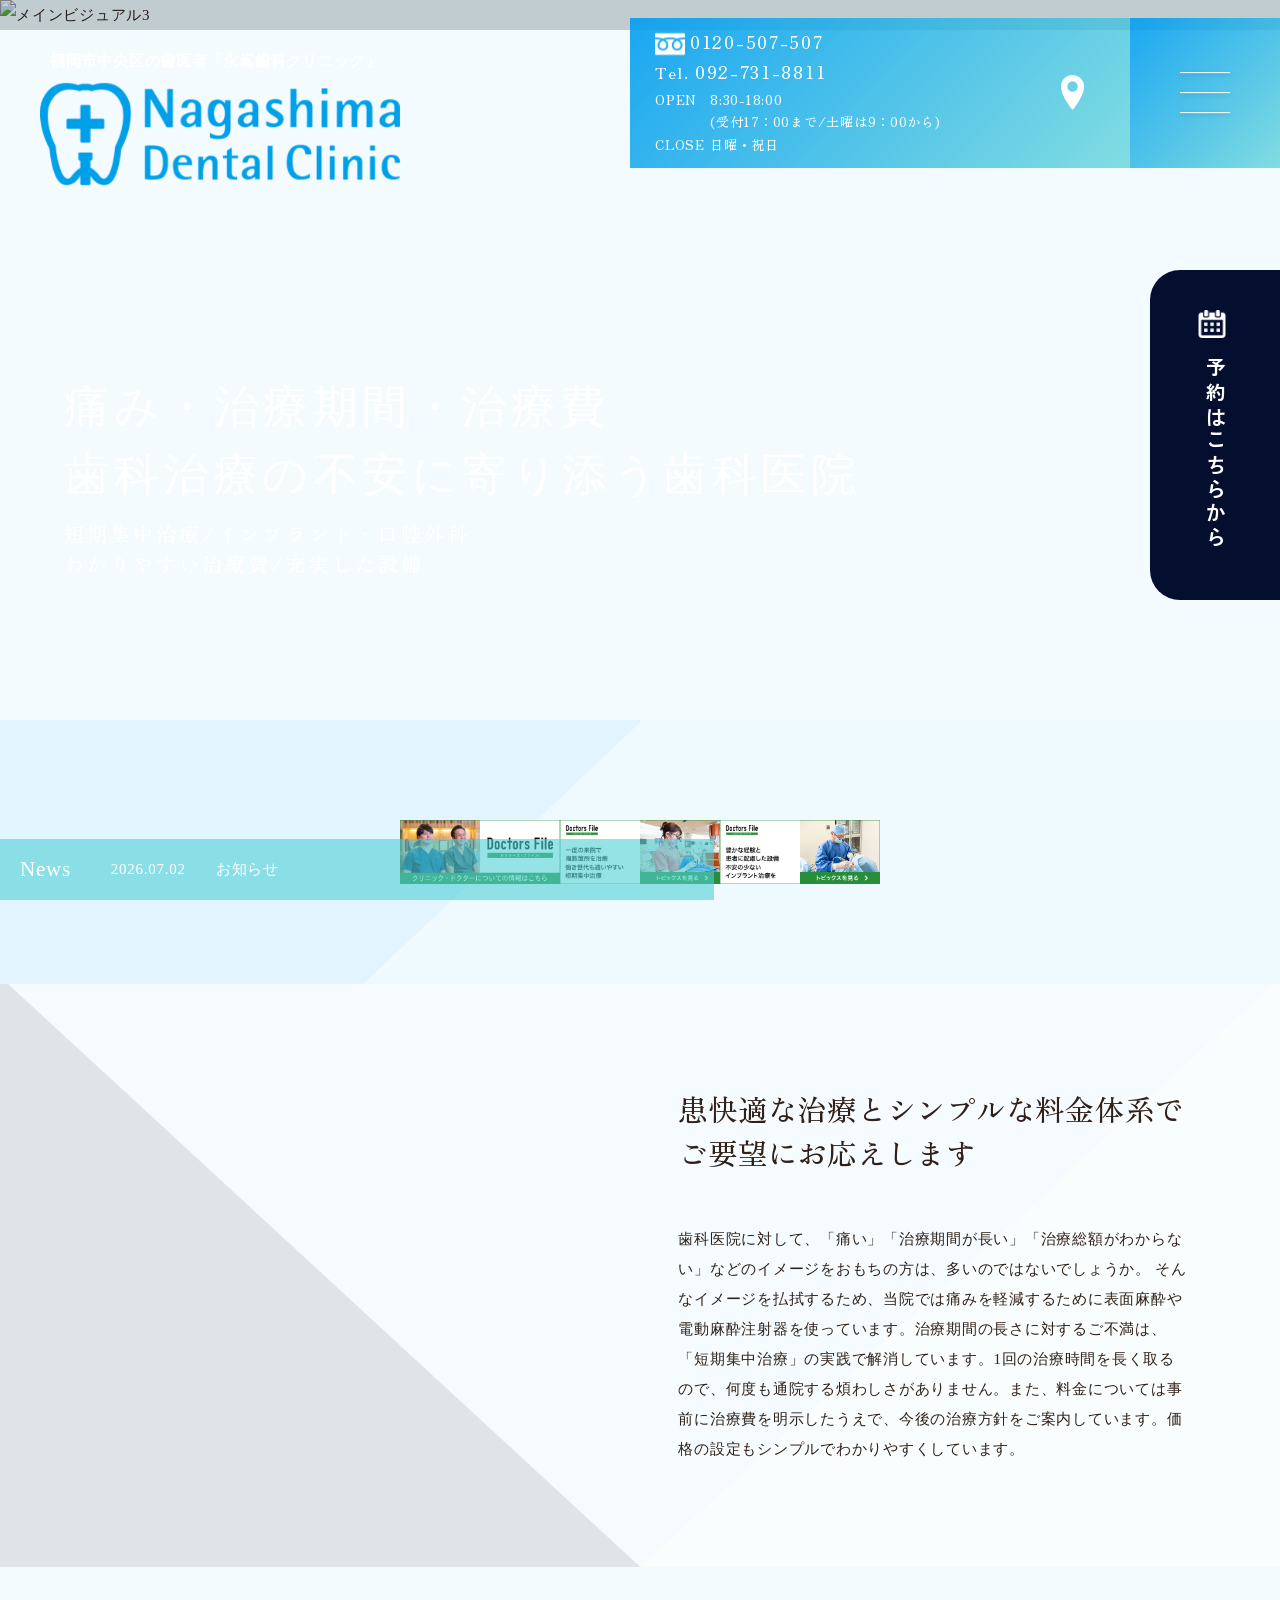
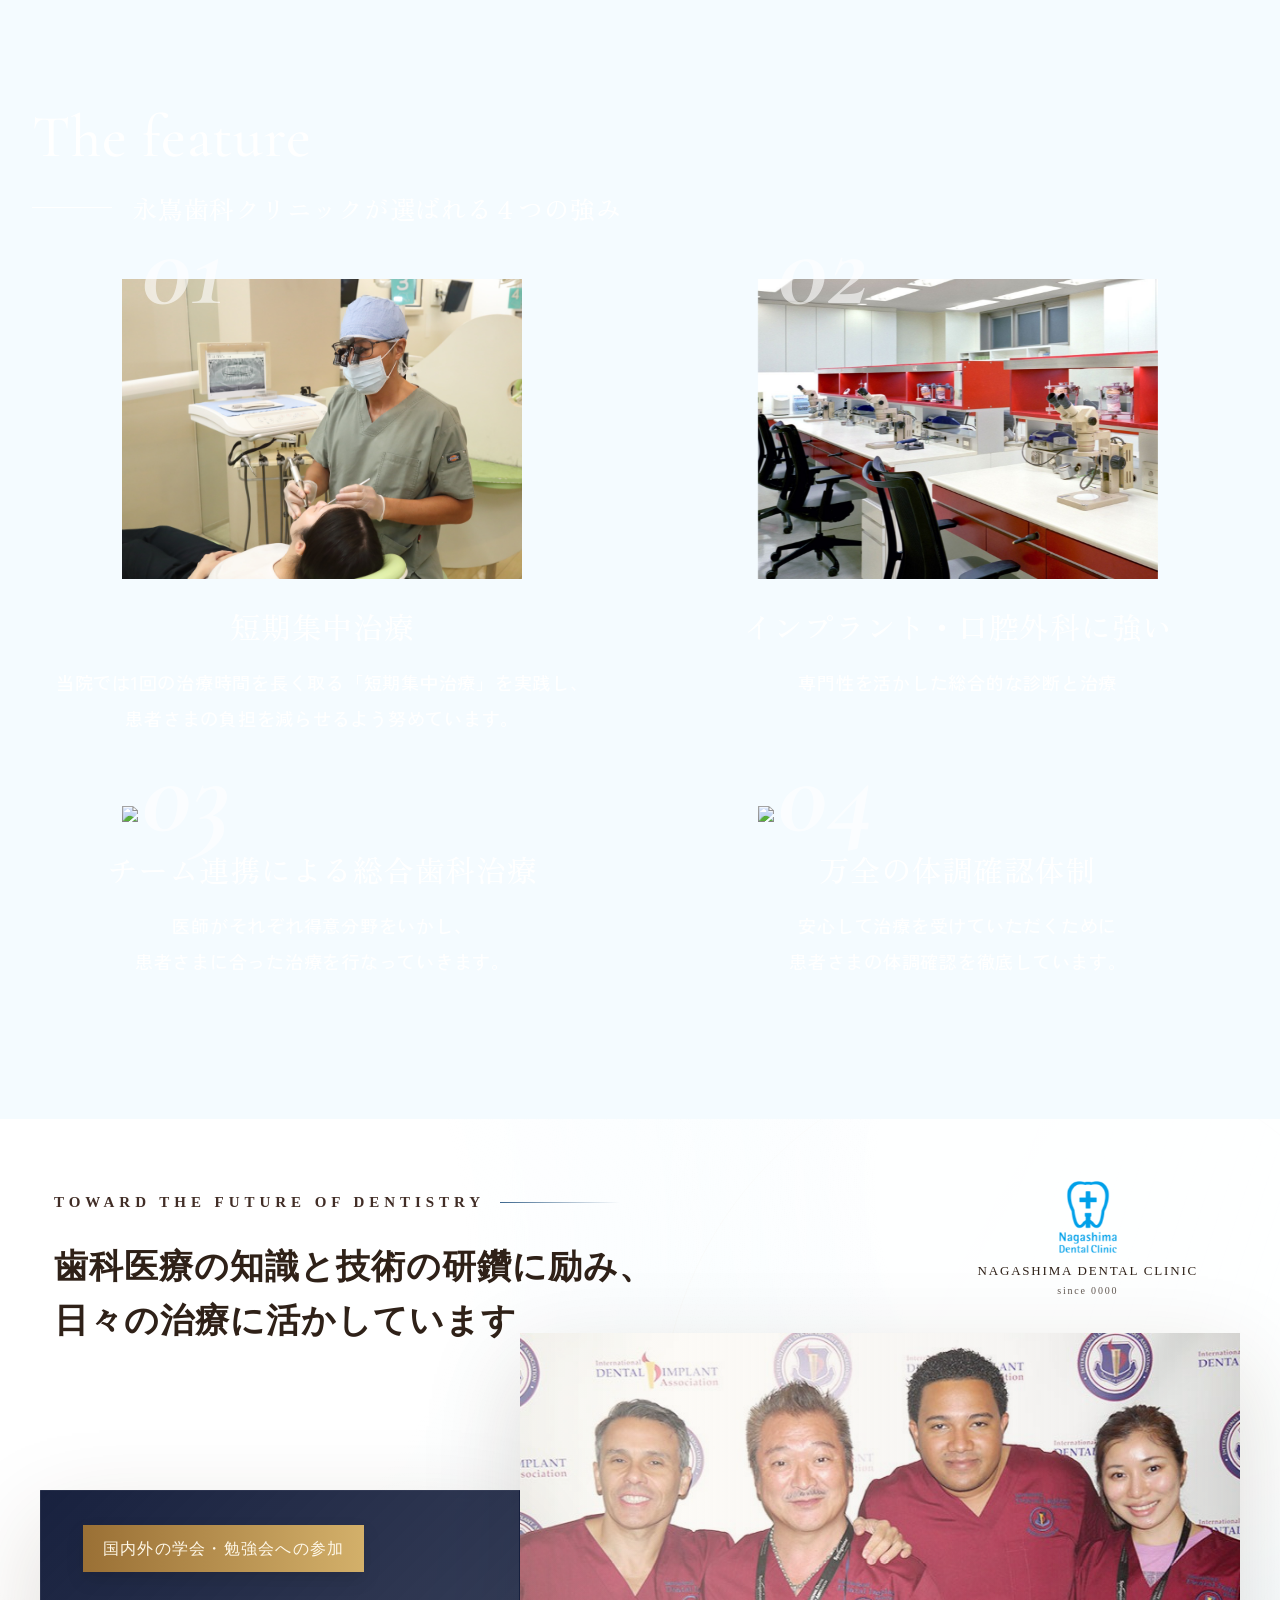
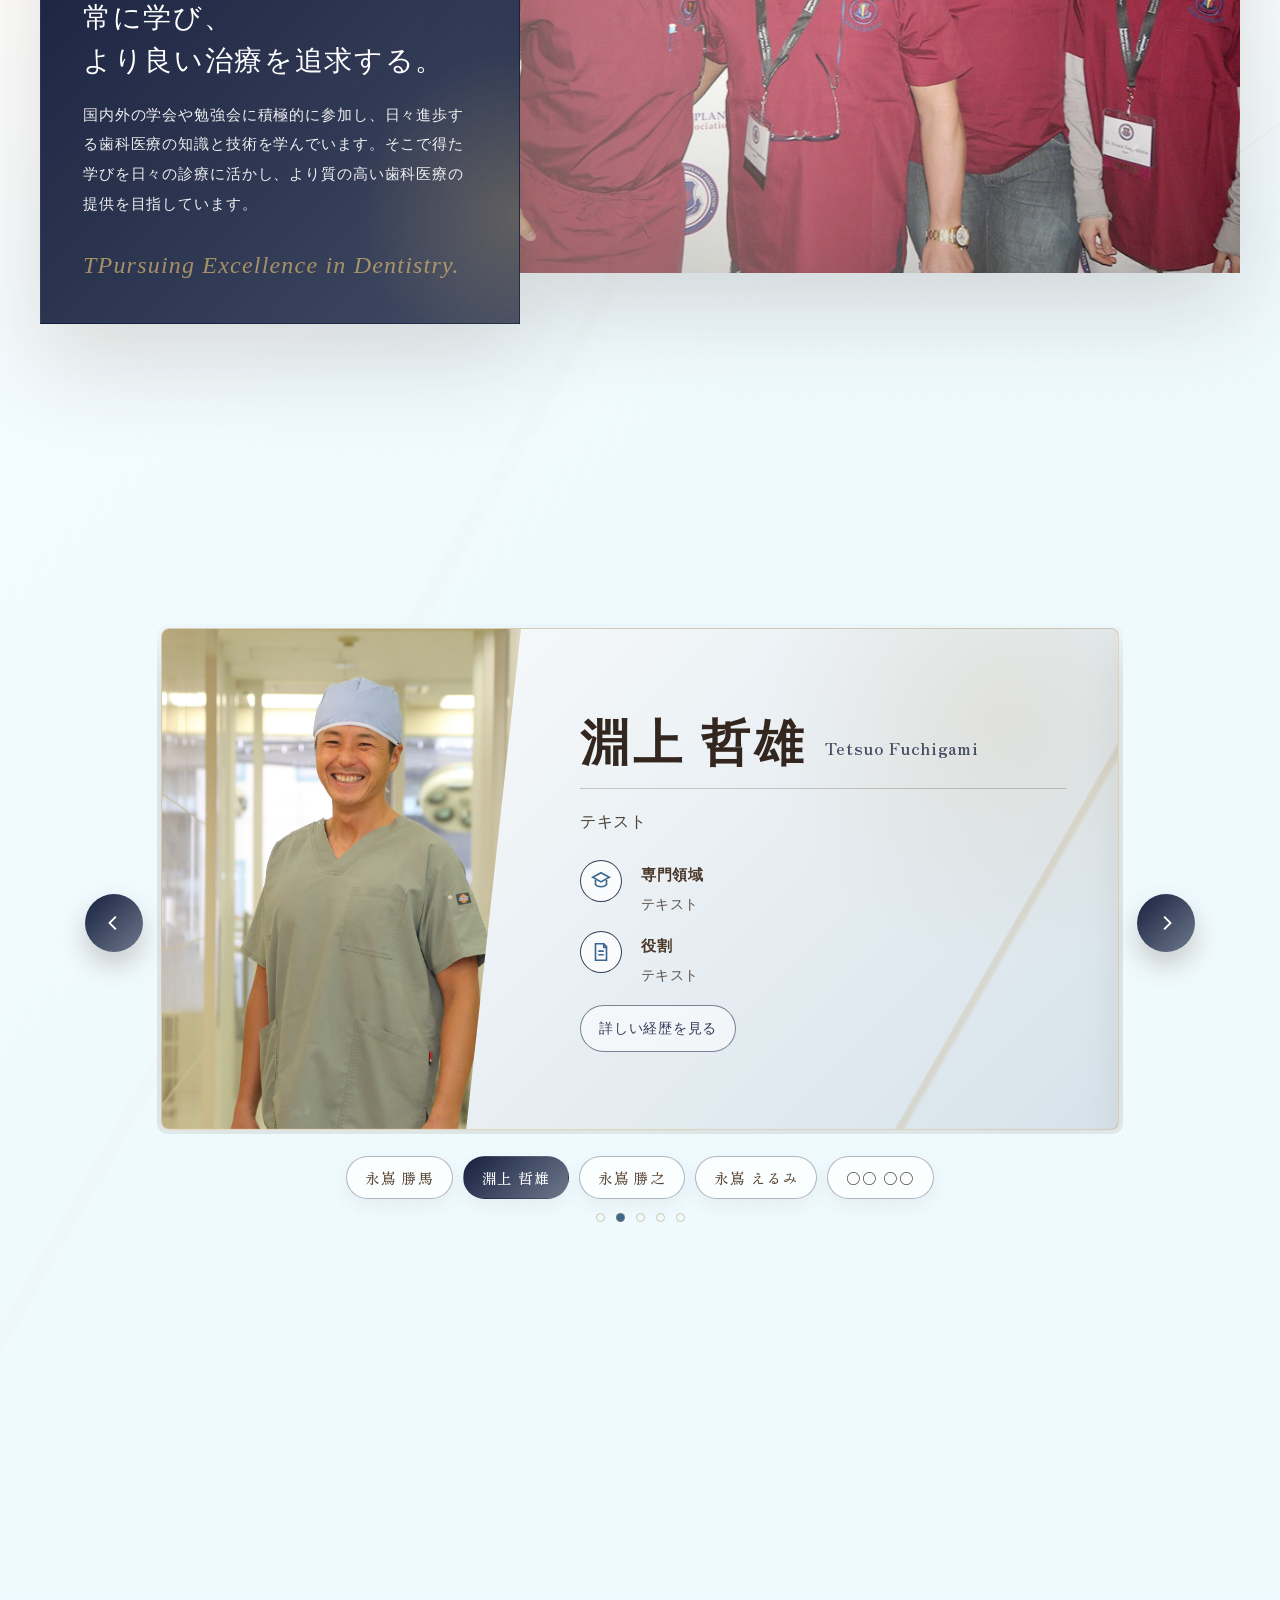
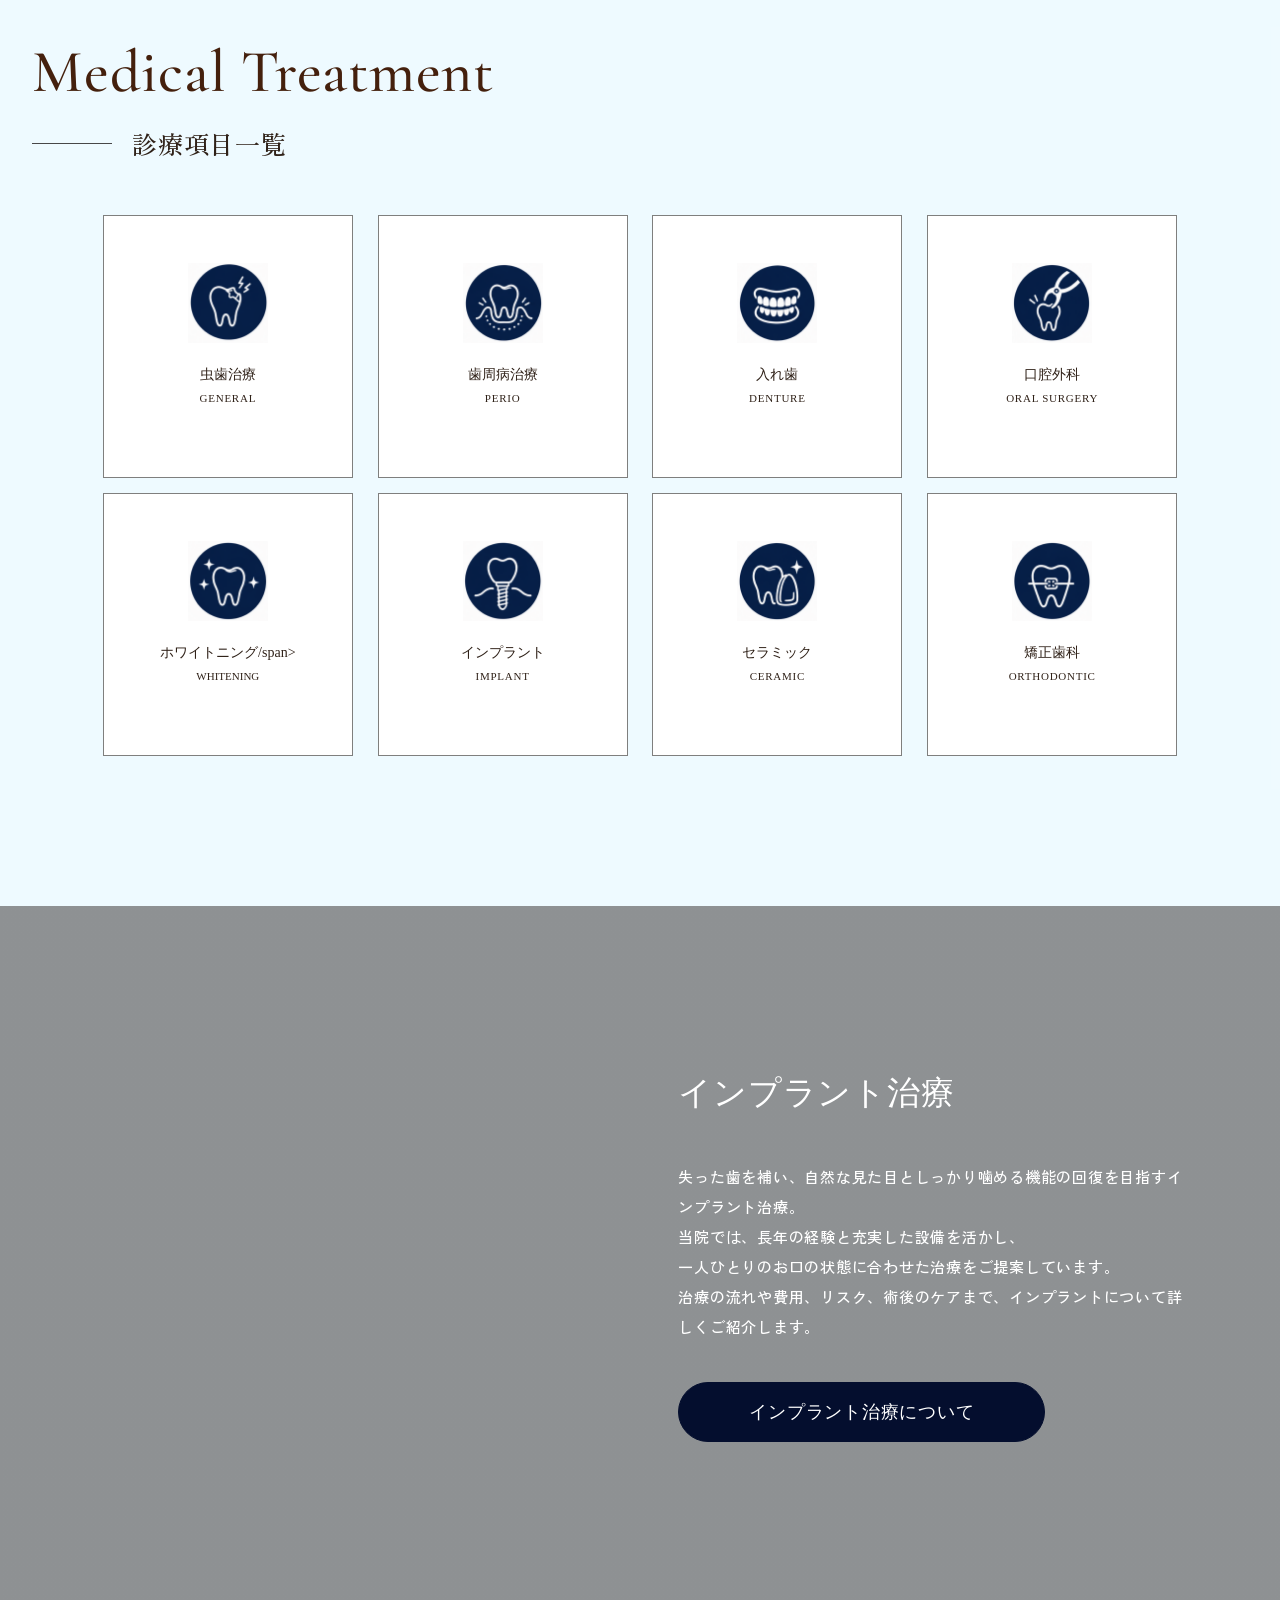
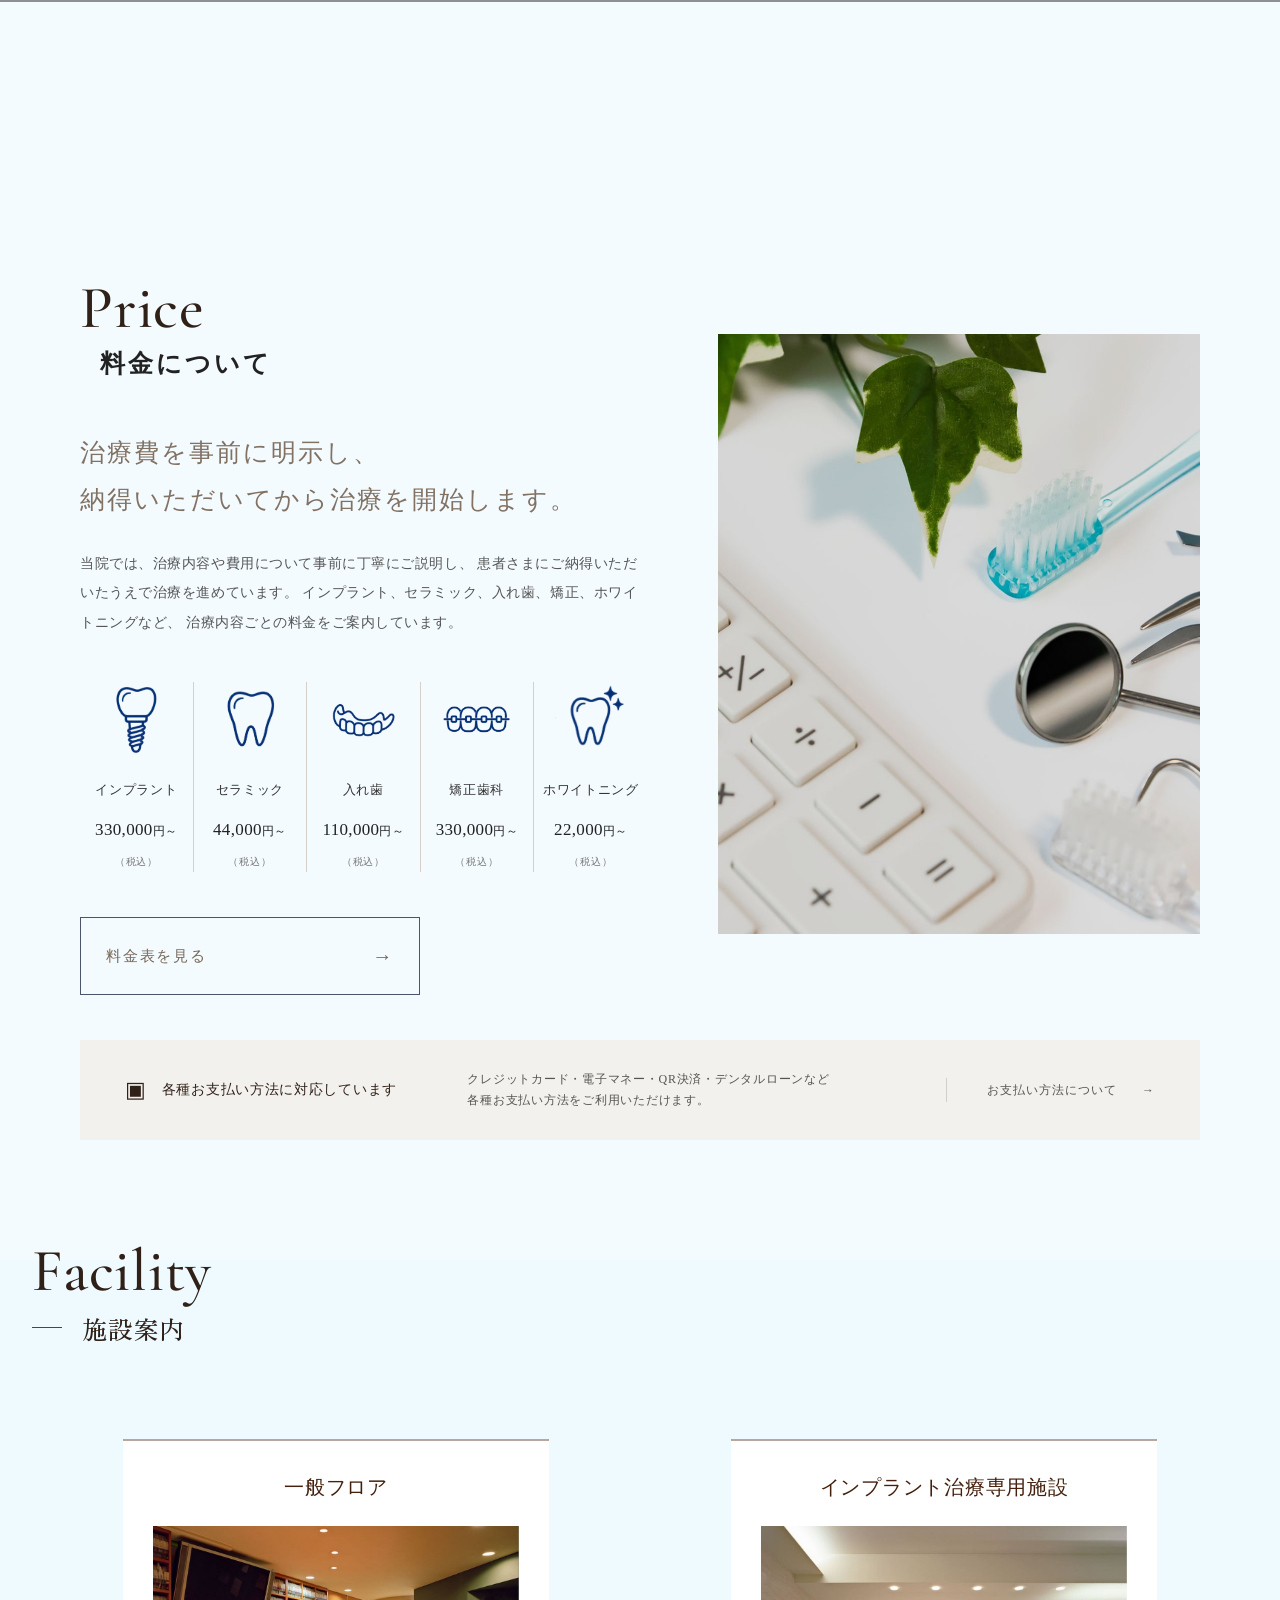
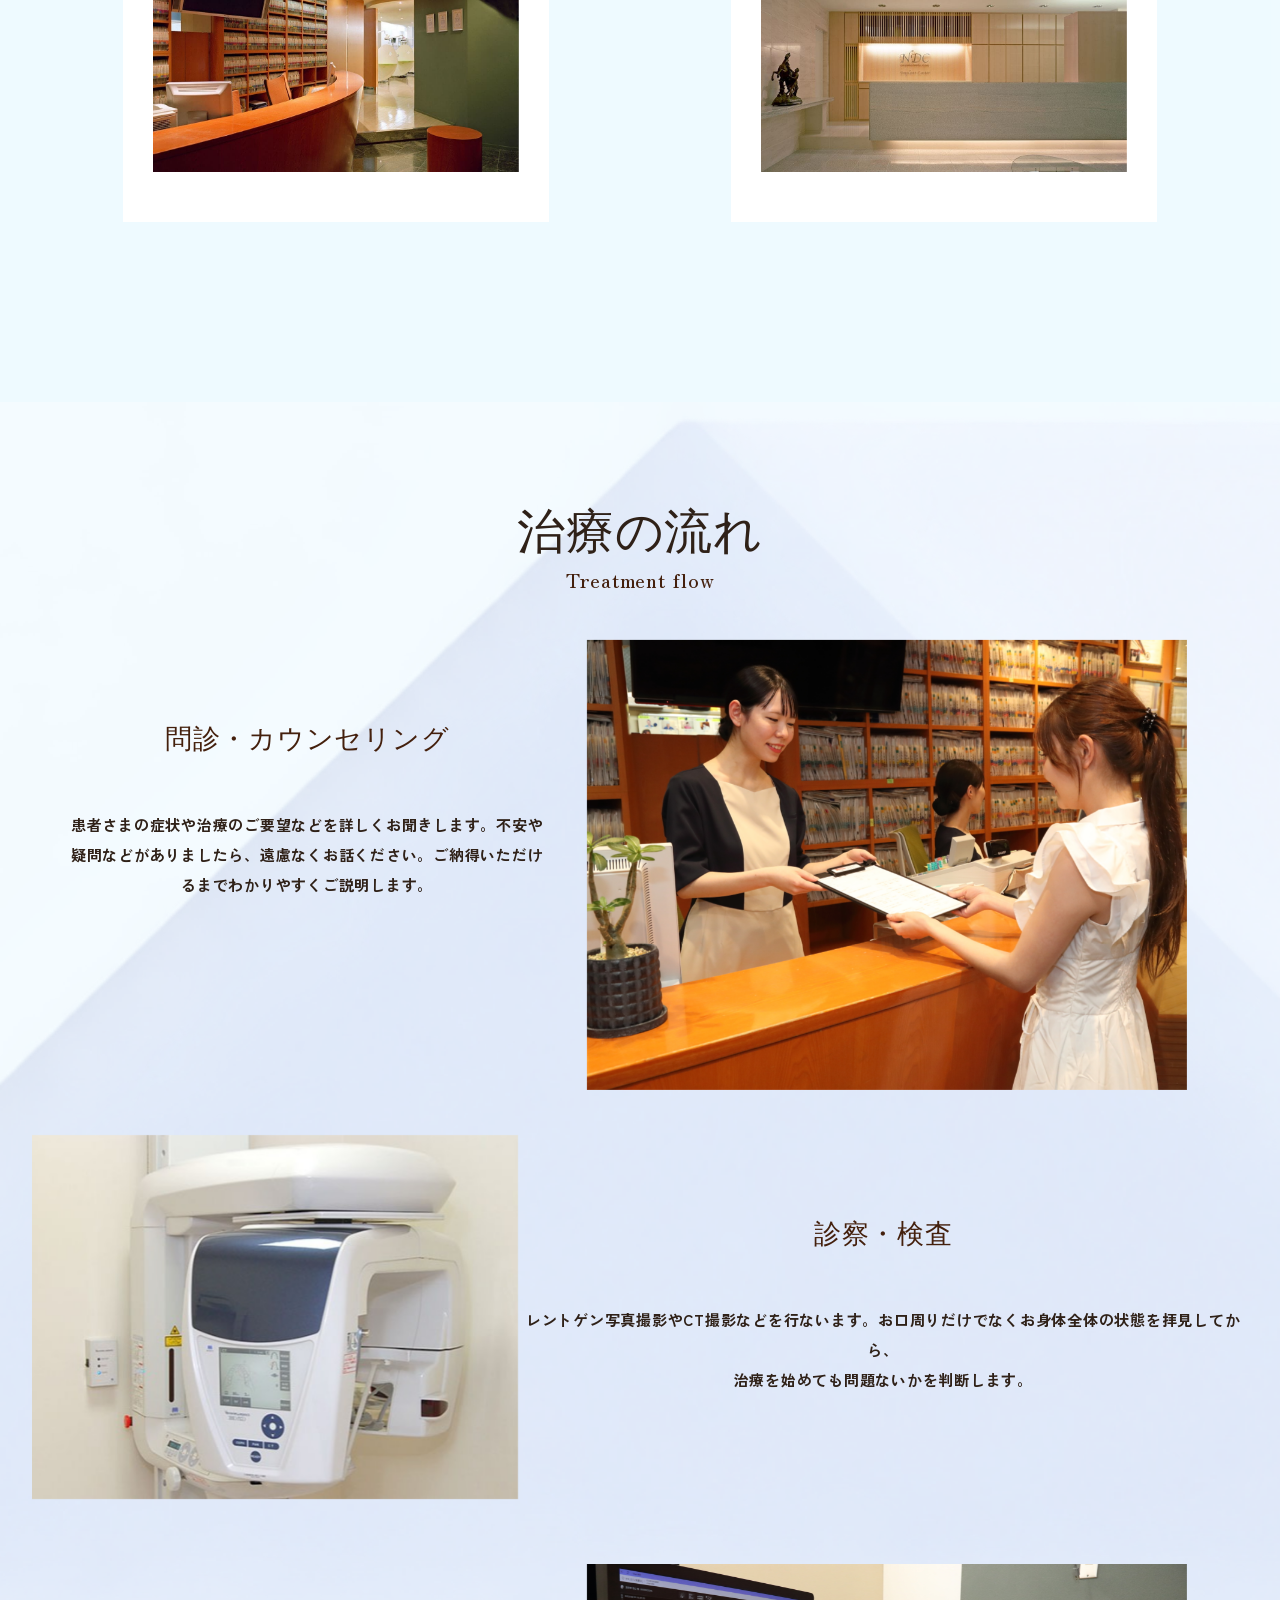
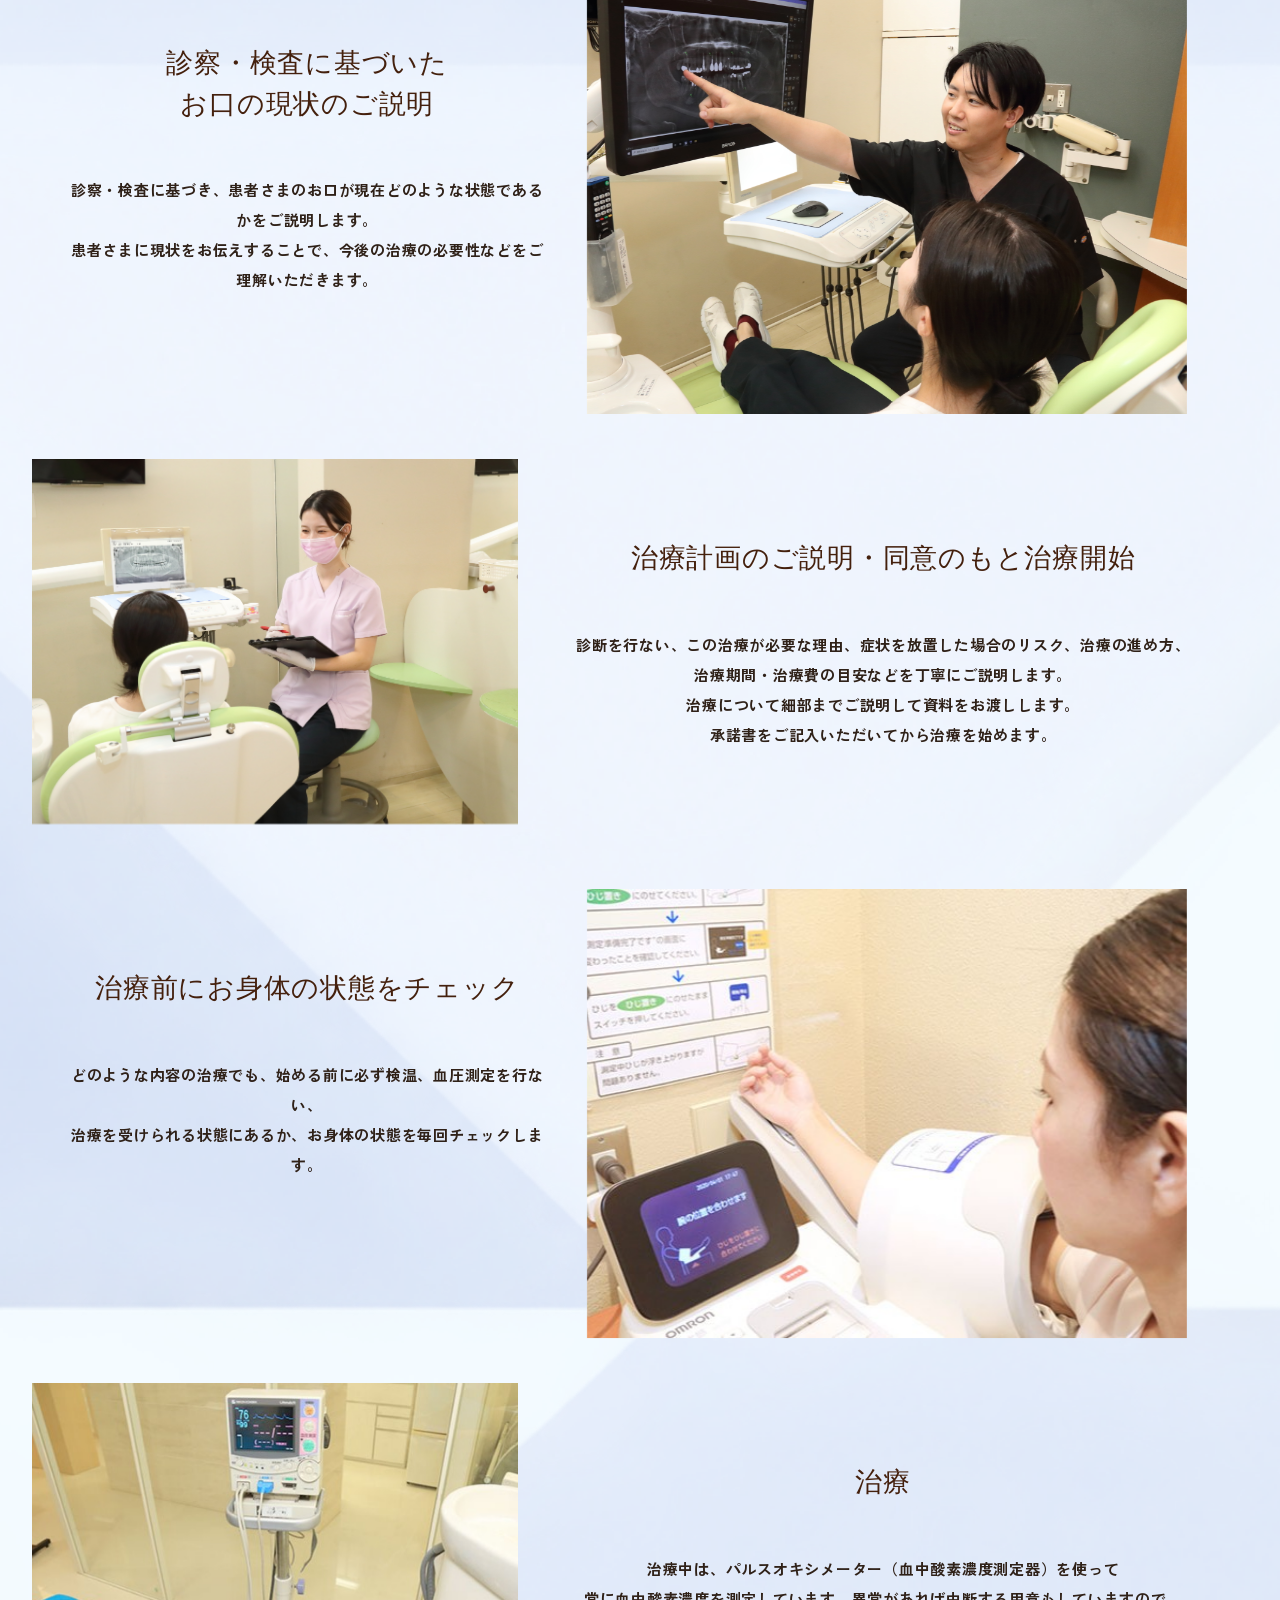
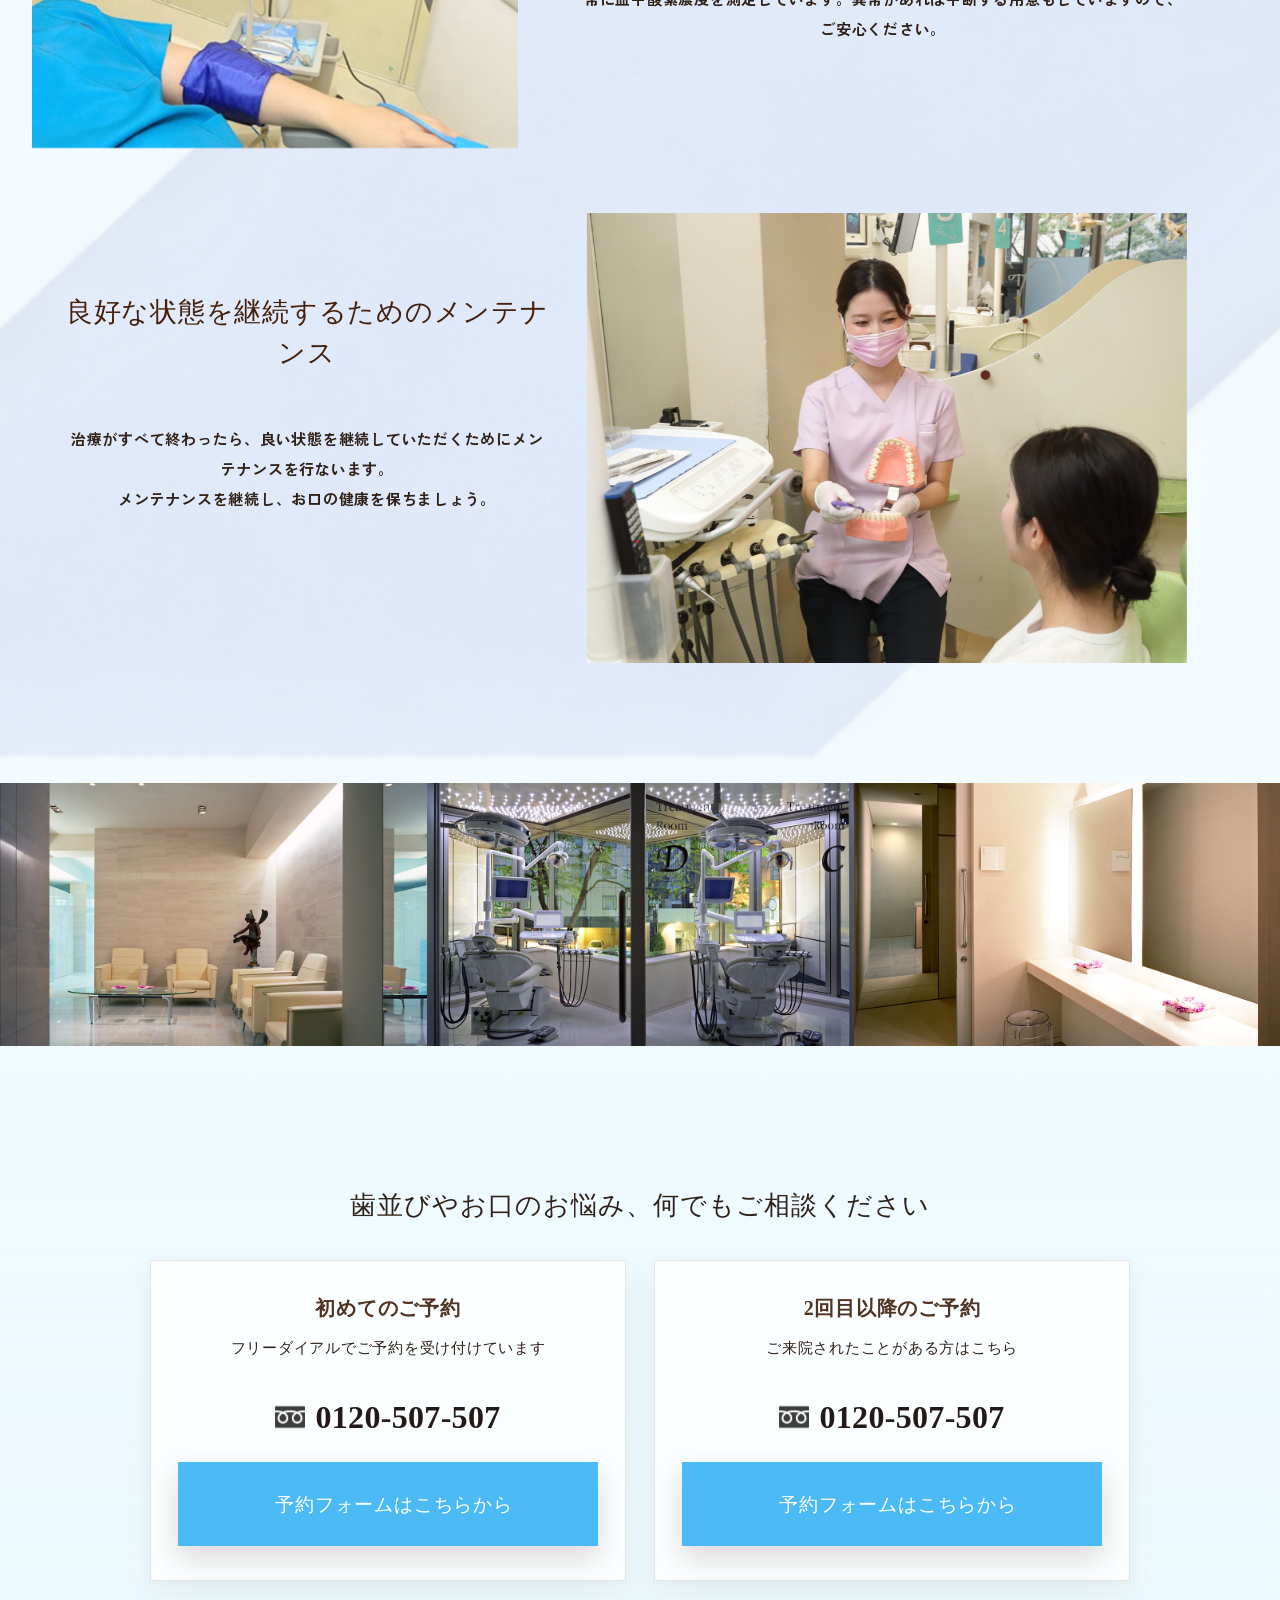
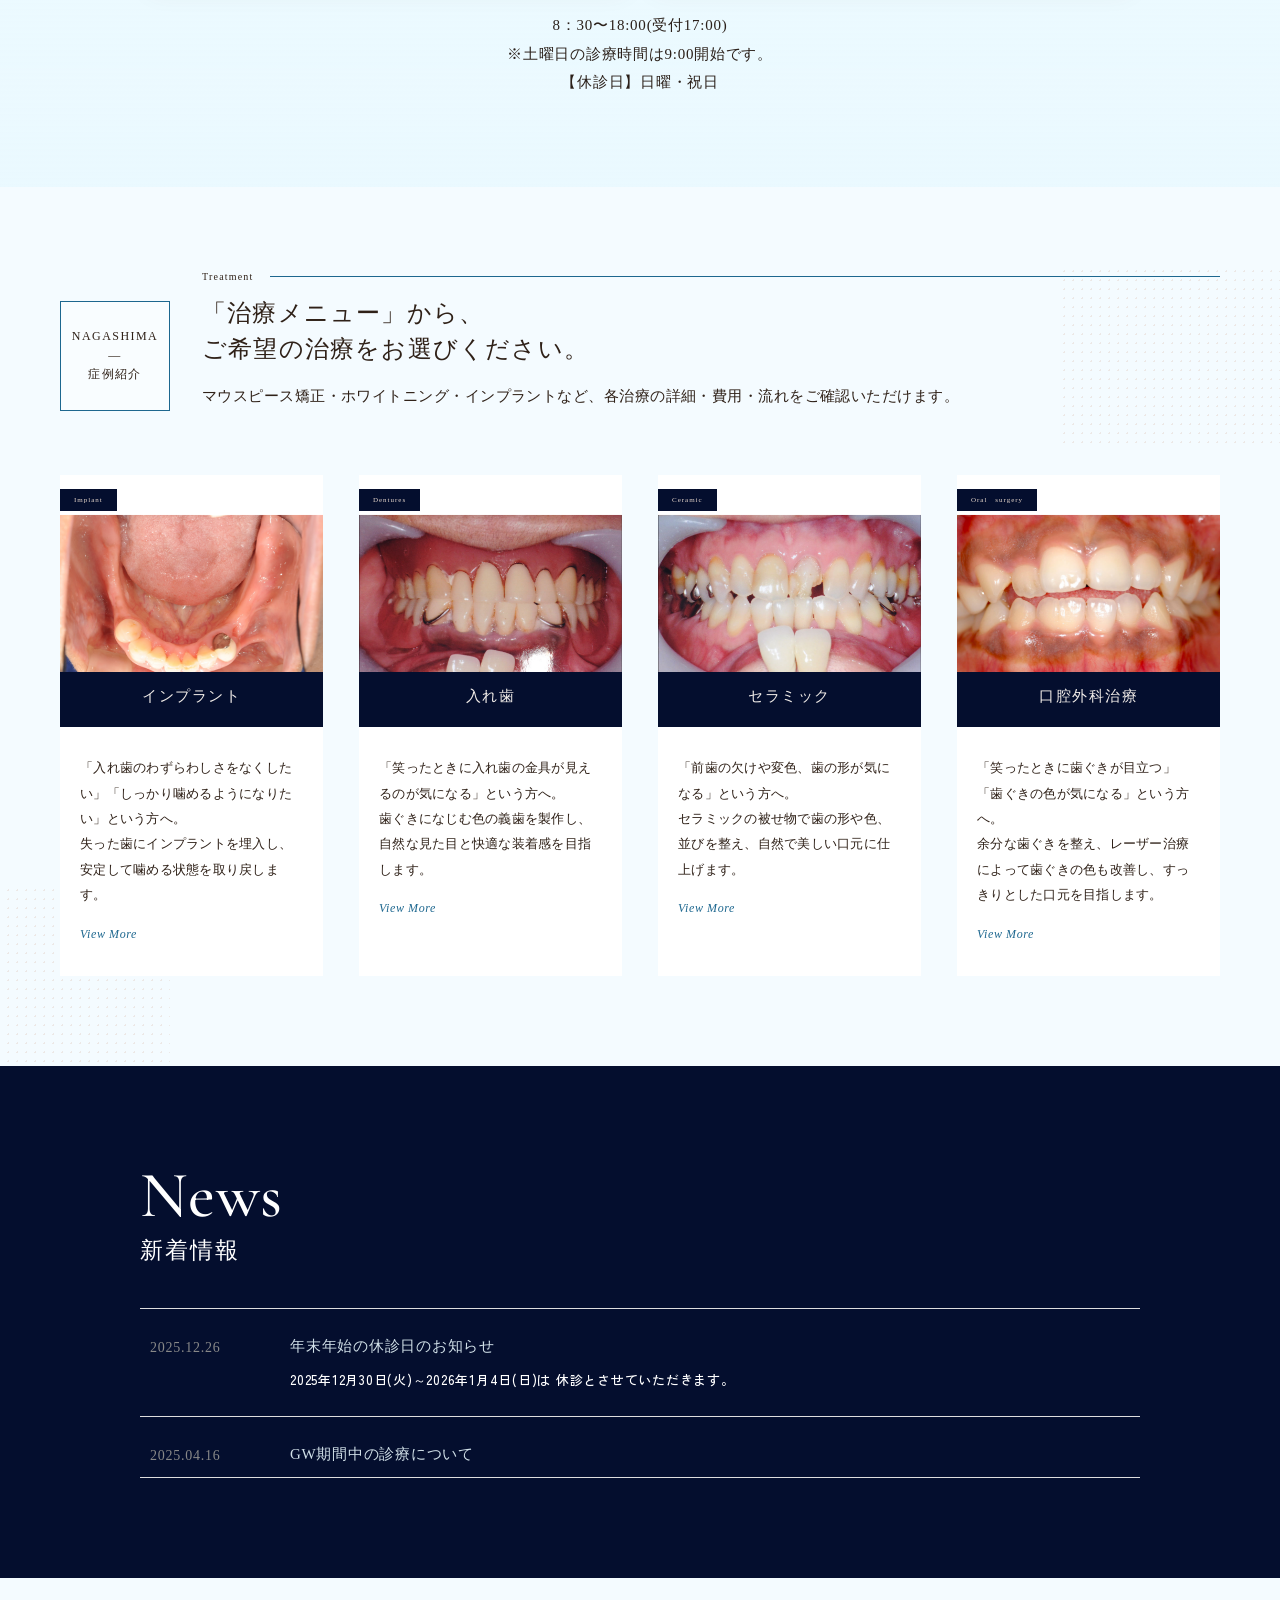
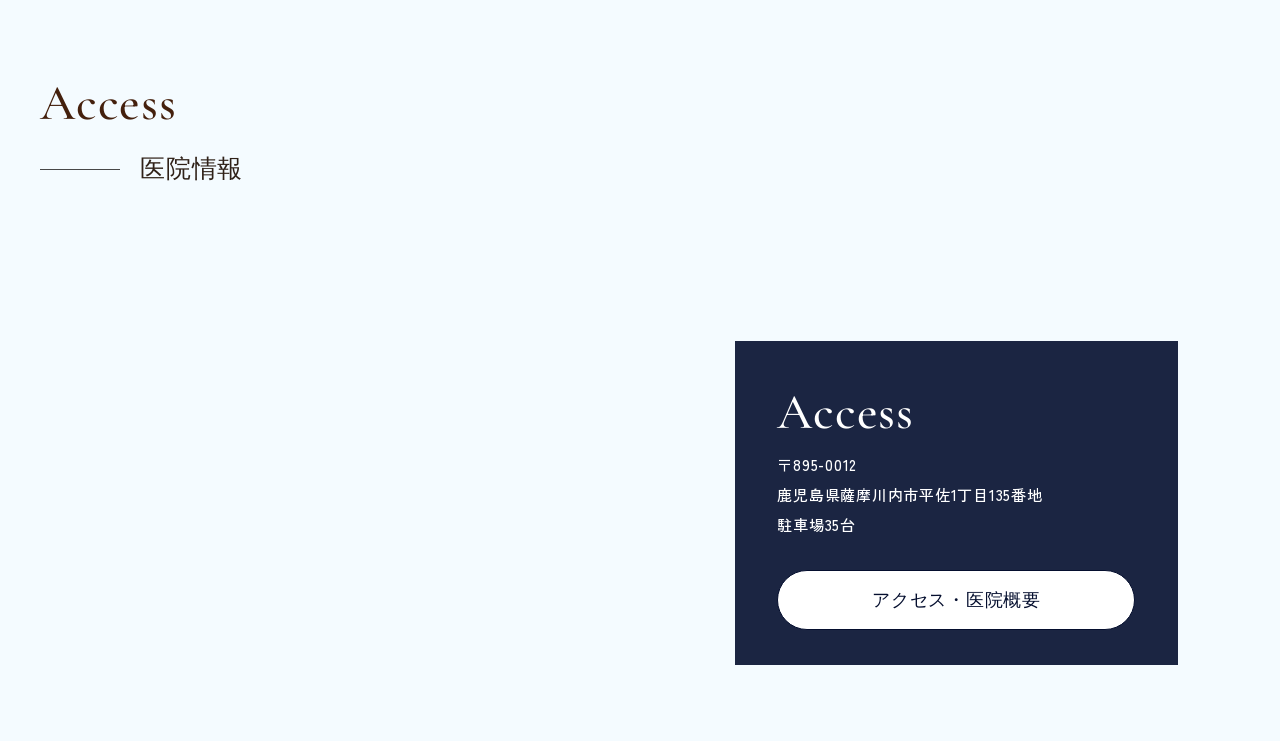
==== top/index.html @ 48b33e72 "永嶌歯科クリニック TOPリニューアル案 Co-Authored-By: Claude Fable 5 <noreply@anthropic.com> Claude-Session: https://" ====
<!DOCTYPE html>
<html lang="en">
<head>
    <head><meta http-equiv="Content-Type" content="text/html; charset=UTF-8">
    
        <meta name="viewport" content="width=1400">
        <meta name="format-detection" content="telephone=no">
    <title>福岡の歯科・インプラント治療　永嶌歯科クリニック</title>
    <meta name="robots" content="max-image-preview:large">
<link rel="dns-prefetch" href="https://ajax.googleapis.com/">

    <link rel="stylesheet" href="css/style.css">
<link rel="stylesheet" href="css/font.css">

<!--------- font-------- -->
<link rel="preconnect" href="https://fonts.googleapis.com">
<link rel="preconnect" href="https://fonts.gstatic.com" crossorigin>
<link href="https://fonts.googleapis.com/css2?family=Zen+Old+Mincho&display=swap" rel="stylesheet">
<link href="https://fonts.googleapis.com/css2?family=Cormorant+Garamond:ital,wght@0,300..700;1,300..700&display=swap" rel="stylesheet">
<link href="https://fonts.googleapis.com/css2?family=Zen+Kaku+Gothic+Antique&display=swap" rel="stylesheet">

<!-------------------- JS------------ -->
<link rel="stylesheet" href="./css/slick.css">

</head>


<body>

   <header class="header">
            <div class="h-container">
                				<div class="h-logo"><h1 class="headh1">福岡市中央区の歯医者「永嶌歯科クリニック」</h1><a href=""><img src="img/f-logo.png" alt="永嶌歯科クリニックロゴ"></a></div>
                
                <ul class="h-contact">
                    <li class="txt">
                      <ul class="fd-ul">
                        <li class="fd-li"><div class="free-dial"><img src="./img/free-dial.png"></div></li>
                        <li> <p><a href="tel:0120507507" class="h-tel"><span class="small">

                        </span>0120-507-507</a></p></li></ul>
                         <p><a href="tel:0927318811" class="h-tel"><span class="small">Tel.</span>092-731-8811</a></p>
                        <dl class="h-time">
                            <dt>OPEN</dt>
                            <dd>8:30-18:00
              <br>(受付17：00まで/土曜は9：00から)
                        
                            </dd>
                            <dt>CLOSE</dt>
                            <dd>日曜・祝日</dd>
                        </dl>
                    </li>
					<li class="btn"><a href=""><img src="./img/map-pin.png"  alt="アクセスアイコン"></a></li>
                </ul>

        <!---------------ハンバーガーメニュー ---------------------->
        <button class="menu-btn">
  <span></span>
  <span></span>
  <span></span>
</button>

<nav class="menu">
  <div class="sp-navi-contents">
  <ul class="menu-list">
    <li class="sp-dropdown"><a href="#">当院について</a></li>
    <li><a href="#">コンセプト</a></li>
    <li><a href="#">院内紹介</a></li>
    <li><a href="#">スタッフ紹介</a></li>
    <li><a href="#">インプラント治療専用施設紹介</a></li>
    <li class="sp-dropdown"><a href="#">治療の流れ</a></li>
    <li><a href="#">一般治療</a></li>
    <li><a href="#">口腔外科</a></li>
    <li><a href="#">ホワイトニング</a></li>
    <li><a href="#">インプラント治療</a></li>
    <li><a href="#">セラミック治療</a></li>
    <li><a href="#">矯正歯科</a></li>
    <li class="sp-dropdown"><a href="#">インプラントについて詳しく</a></li>
    <li><a href="#">インプラント周囲炎について</a></li>
    <li><a href="#">インプラントのよくある質問</a></li>
    <li><a href="#">インプラント治療後のケア方法</a></li>
    <li><a href="#">インプラントと入れ歯の違いについて</a></li>
    <li><a href="#">インプラントのリスクと副作用</a></li>
    <li><a href="#">インプラント治療を含めた歯の治療期間を短く！</a></li>
    <li class="sp-dropdown"><a href="#">症例集</a></li>
    <li class="sp-dropdown"><a href="#">料金表</a></li>
    <li class="sp-dropdown"><a href="#">アクセス</a></li>
    <li class="sp-dropdown"><a href="#">ご予約・お問い合わせ</a></li>
  </ul>
  </div>
</nav>
            </div>
        </header>

<!-- 予約ボタン -->

<div class="hero-reserve">
  <a href="">
    <div class="reserve-warp">
      <i class="reserve-icon">
        <img src="./img/hero-reserve_icon2.png">
        <p>予約はこちらから</p>
      </i>
    </div>
  </a>
</div>
           

				
  <!--------------hero-------------->
<div class="hero">
    <div class="hero-slider-wrap" style="height: auto;">
        <p class="hero-ttl">
            <span class="en"> 痛み・治療期間・治療費<br class="pc-only">歯科治療の不安に寄り添う歯科医院</span>
            <span class="jp">短期集中治療/インプラント・口腔外科<br>わかりやすい治療費/充実した設備</span>
        </p>

        <!-- ✅ 正しい構造：ulの直下はliのみ -->
        <ul class="hero-slider ">
           <li class="item">
                <img src="./img/hero_slide5.jpg" alt="メインビジュアル2">
            </li>
                        <li class="item">
                <img src="./img/hero_slide3.jpg" alt="メインビジュアル3">
            </li>
              <li class="item">
                <img src="./img/hero_slide6.jpg" alt="メインビジュアル5">
            </li>
            <li class="item">
                 <img src="./img/hero_slide4.JPG" alt="メインビジュアル1">
            </li>

        </ul>


    </div>

    <div class="hero-news">
        <h2 class="ttl">News</h2>
        <ul class="list-top-news">
            <li>
                <time datetime="2026-07-02T12:38:14+09:00">2026.07.02</time>
                <a href="">お知らせ</a>
            </li>
        </ul>
    </div>
</div>

<section class="sec01">
<div class="sec01-layout">
  <ul>
    <li>
      <img src="./img/img_banner01 (1).jpg">
    </li>
    <li>
      <img src="./img/img_banner02 (1).jpg">
    </li>
    <li>
      <img src="./img/img_banner03 (1).jpg">
    </li>
  </ul>
</div>
</section>

        <section class="sec02 lazyload">
            <div class="sec02-layout">
                <h2 class="l-ttl">患快適な治療とシンプルな料金体系で<br>ご要望にお応えします</h2>
                <p class="l-txt">歯科医院に対して、「痛い」「治療期間が長い」「治療総額がわからない」などのイメージをおもちの方は、多いのではないでしょうか。
そんなイメージを払拭するため、当院では痛みを軽減するために表面麻酔や電動麻酔注射器を使っています。治療期間の長さに対するご不満は、「短期集中治療」の実践で解消しています。1回の治療時間を長く取るので、何度も通院する煩わしさがありません。また、料金については事前に治療費を明示したうえで、今後の治療方針をご案内しています。価格の設定もシンプルでわかりやすくしています。</p>
            </div>
        </section>




        <!---------------- The feature 永嶌歯科クリニックの強み------------>
           <section class="sec04">
            <div class="container02">
                <h2 class="t-ttl01 white"><span class="en">The feature</span><span class="jp">永嶌歯科クリニックが選ばれる４つの強み</span></h2>
                <ul class="sec04-card">

                    <li>
                        <figure class="card-img">
                            <span class="num">01</span>
							<img loading="lazy" src="./img/feature_implants.JPG">
                        </figure>
                        <h3 class="card-ttl">短期集中治療</h3>
                        <p class="card-txt">当院では1回の治療時間を長く取る「短期集中治療」を実践し、<br>患者さまの負担を減らせるよう努めています。</p>
                    </li>

                                        <li>
                        <figure class="card-img">
                            <span class="num">02</span>
							<img loading="lazy" src="./img/feature05.jpg">
                            </figure>
                        <h3 class="card-ttl">インプラント・口腔外科に強い</h3>
                        <p class="card-txt">専門性を活かした総合的な診断と治療</p>
                    </li>

                    <li>
                        <figure class="card-img">
                            <span class="num">03</span>
							<a href="https://www.shigenaga-dc.com/preventive/"><img loading="lazy" src="./img/feature04.JPG"></a>
                        </figure>
                        <h3 class="card-ttl">チーム連携による総合歯科治療</h3>
                        <p class="card-txt">医師がそれぞれ得意分野をいかし、<br>患者さまに合った治療を行なっていきます。</p>
                    </li>
                    <li>
                        <figure class="card-img">
                            <span class="num">04</span>
							<img loading="lazy" src="./img/feature03.JPG">
                        </figure>
                        <h3 class="card-ttl">万全の体調確認体制</h3>
                        <p class="card-txt">安心して治療を受けていただくために<br>患者さまの体調確認を徹底しています。</p>
                    </li>

                </ul>
            </div>
        </section>



        <!------------医師紹介-------------->
		<section class="tm-team" aria-labelledby="tm-team-title" id="doctor">
		  <div class="tm-team__inner">

			<div class="tm-team__brand" aria-hidden="true">
			  <img class="tm-team__brand-mark" src="./img/logo.png" alt="永嶌歯科クリニックロゴ">
			  <p class="tm-team__brand-name">NAGASHIMA DENTAL CLINIC</p>
			  <p class="tm-team__brand-since">since 0000</p>
			</div>

			<div class="tm-team__hero">
			  <div class="tm-team__lead">
				<p class="tm-team__eyebrow">TOWARD THE FUTURE OF DENTISTRY</p>
				<h2 class="tm-team__title" id="tm-team-title">歯科医療の知識と技術の研鑽に励み、<br>日々の治療に活かしています</h2>
			  </div>

			  <div class="tm-team__photo-wrap">
				<img class="tm-team__photo" id="tmMainVisualImg" src="./img/doctor1.jpg" alt="永嶌歯科クリニックのスタッフ集合写真">
			  </div>

			  <section class="tm-team__message" aria-label="外部顧問医師・専門家ネットワークの特徴">
				<span class="tm-team__message-badge">国内外の学会・勉強会への参加</span>
				<h3 class="tm-team__message-title">常に学び、<br>より良い治療を追求する。</h3>
				<p class="tm-team__message-text">
				国内外の学会や勉強会に積極的に参加し、日々進歩する歯科医療の知識と技術を学んでいます。そこで得た学びを日々の診療に活かし、より質の高い歯科医療の提供を目指しています。
				</p>
				<p class="tm-team__script">TPursuing Excellence in Dentistry.</p>
			  </section>
			</div>




			<div class="tm-team__slider-section" id="tmSliderSection">
			  <button class="tm-team__nav tm-team__nav--prev" type="button" aria-label="前の医師を見る" id="tmPrevBtn">
				<svg viewBox="0 0 24 24" aria-hidden="true"><path d="M15.4 4.4 7.8 12l7.6 7.6-1.8 1.8L4.2 12l9.4-9.4z"></path></svg>
			  </button>

			  <div class="tm-team__slide-viewport" id="tmSlideViewport" aria-live="polite">
				<div class="tm-team__slide-track" id="tmSlideTrack" style="transition: transform var(--tm-slide-duration) var(--tm-slide-ease); transform: translateX(0%);">
  <div class="tm-team__slide" data-index="0" aria-hidden="false">
    <article class="tm-team__advisor-card">
      <div class="tm-team__advisor-photo">
     <img src="./img/nagashimadr.JPG" alt="院長 永嶌 勝馬">
      </div>
      <div class="tm-team__advisor-body">
       
        <div class="tm-team__profile-head">
          <h3 class="tm-team__profile-name-ja">院長 永嶌 勝馬</h3>
          <p class="tm-team__profile-name-en"></p>
        </div>
        <p class="tm-team__summary">インビザラインをはじめとした矯正治療の専門的な知見をもとに、治療計画や技術面から当院をサポート。</p>
        <ul class="tm-team__focus-list">
          <li class="tm-team__focus-item">
            <span class="tm-team__focus-icon" aria-hidden="true">
              <svg width="22" height="22" viewBox="0 0 24 24"><path fill="none" stroke="currentColor" stroke-width="1.8" d="m12 3 9 5-9 5-9-5 9-5Zm-6 8v5c2 3 10 3 12 0v-5"></path></svg>
            </span>
            <div>
              <span class="tm-team__focus-title">専門領域</span>
              <p class="tm-team__focus-text">矯正治療／インビザライン／治療計画の監修</p>
            </div>
          </li>
          <li class="tm-team__focus-item">
            <span class="tm-team__focus-icon" aria-hidden="true">
              <svg width="22" height="22" viewBox="0 0 24 24"><path fill="none" stroke="currentColor" stroke-width="1.8" d="M6 3h9l3 3v15H6V3Zm9 0v4h4M9 11h6M9 15h6"></path></svg>
            </span>
            <div>
              <span class="tm-team__focus-title">役割</span>
              <p class="tm-team__focus-text">矯正治療の指導・症例相談・院内教育のサポート</p>
            </div>
          </li>
        </ul>
        
    <details class="tm-team__detail">
      <summary class="tm-team__detail-summary">詳しい経歴を見る</summary>
      <div class="tm-team__detail-body">
        <section>
          <h4 class="tm-team__profile-section-title">経歴</h4>
          <ul class="tm-team__profile-list"><li>平成5年 東北大学理学部生物学科卒業</li><li>平成5年 東北大学歯学部入学</li><li>平成11年 東北大学歯学部卒業</li><li>平成11年 東北大学歯学部矯正科入局</li><li>平成15年 東北大学大学院歯学研究科博士課程修了</li><li>平成16年 東北大学歯学研究科助教</li><li>平成19年 くぼた矯正歯科クリニック開業</li><li>平成27年 プティサストラ大学非常勤講師</li><li>平成28年 宇都宮プライム矯正歯科開院</li><li>平成29年 プティサストラ大学臨床教授</li><li>平成29年 インビザライン公認クリニカルスピーカー</li><li>平成30年 インビザライン社公認ファカルティー</li></ul>
        </section>
        <div>
    <section>
      <h5 class="tm-team__profile-section-title">所属・認定・資格等</h5>
      <ul class="tm-team__profile-tags">
        <li>日本矯正歯科学会</li><li>成人矯正歯科学会</li><li>東北矯正歯科学会</li><li>World Federation of Orthodontics member</li><li>European Aligner Society</li><li>インビザライン社公認ファカルティー</li><li>インビザライン ダイヤモンドプロバイダー</li>
      </ul>
    </section>
  </div>
      </div>
    </details>
  
      </div>
    </article>
  </div>
  <div class="tm-team__slide" data-index="1" aria-hidden="true">
    <article class="tm-team__advisor-card">
      <div class="tm-team__advisor-photo">
        <img src="./img/fuchigamidr.JPG" alt="淵上 哲雄">
      </div>
      <div class="tm-team__advisor-body">
       
        <div class="tm-team__profile-head">
          <h3 class="tm-team__profile-name-ja">淵上 哲雄</h3>
          <p class="tm-team__profile-name-en"></p>
        </div>
        <p class="tm-team__summary">難易度の高いインプラントや包括的治療について、定期的な直接指導と症例相談を通じて当院をサポート。</p>
        <ul class="tm-team__focus-list">
          <li class="tm-team__focus-item">
            <span class="tm-team__focus-icon" aria-hidden="true">
              <svg width="22" height="22" viewBox="0 0 24 24"><path fill="none" stroke="currentColor" stroke-width="1.8" d="m12 3 9 5-9 5-9-5 9-5Zm-6 8v5c2 3 10 3 12 0v-5"></path></svg>
            </span>
            <div>
              <span class="tm-team__focus-title">専門領域</span>
              <p class="tm-team__focus-text">インプラント治療／歯周治療／包括的治療</p>
            </div>
          </li>
          <li class="tm-team__focus-item">
            <span class="tm-team__focus-icon" aria-hidden="true">
              <svg width="22" height="22" viewBox="0 0 24 24"><path fill="none" stroke="currentColor" stroke-width="1.8" d="M6 3h9l3 3v15H6V3Zm9 0v4h4M9 11h6M9 15h6"></path></svg>
            </span>
            <div>
              <span class="tm-team__focus-title">役割</span>
              <p class="tm-team__focus-text">年3〜4回の直接技術指導・オンライン相談・難症例の監修</p>
            </div>
          </li>
        </ul>
        
    <details class="tm-team__detail">
      <summary class="tm-team__detail-summary">詳しい経歴を見る</summary>
      <div class="tm-team__detail-body">
        <section>
          <h4 class="tm-team__profile-section-title">経歴</h4>
          <ul class="tm-team__profile-list"><li>2004年3月 愛知学院大学 歯学部 卒業</li><li>2004年～ 愛知学院大学 歯学部 歯科放射線学講座 入局</li><li>2004年3月～2015年3月 医療法人 至誠会 二村医院 勤務</li><li>2015年5月 吹上みなみ歯科開設</li><li>2019年3月 歯学博士 取得</li></ul>
        </section>
        <div>
    <section>
      <h5 class="tm-team__profile-section-title">所属学会・団体</h5>
      <ul class="tm-team__profile-tags">
        <li>日本顎咬合学会（認定医）</li><li>日本口腔インプラント学会（専門医）</li><li>OJ正会員</li><li>日本歯周病学会（認定医）</li><li>日本臨床歯周病学会</li><li>日本歯内療法学会</li><li>日本歯科放射線学会</li><li>日本臨床歯科学会（名古屋SJCD）</li>
      </ul>
    </section>
  
    <section>
      <h5 class="tm-team__profile-section-title">所属スタディー・講師活動</h5>
      <ul class="tm-team__profile-tags">
        <li>NOAH（名古屋臨床咬合研究会）会長</li><li>JIPI</li><li>愛知学院大学歯学部歯科放射線学講座 講師（非常勤）</li><li>東海歯科医療専門学校（顎口腔機能学）講師</li><li>ナコノ福祉歯科医療専門学校（歯科放射線学）講師</li><li>ドクターブックアカデミー講師</li><li>ホワイトクロス</li>
      </ul>
    </section>
  </div>
      </div>
    </details>
  
      </div>
    </article>
  </div>
  <div class="tm-team__slide" data-index="2" aria-hidden="true">
    <article class="tm-team__advisor-card">
      <div class="tm-team__advisor-photo">
        <img src="./薩摩川内市の歯医者「しげなが歯科医院」_files/0d678d0c4ae6a3ba33ecd7173cb86959.jpg" alt="西 恭宏">
      </div>
      <div class="tm-team__advisor-body">
       
        <div class="tm-team__profile-head">
          <h3 class="tm-team__profile-name-ja">西 恭宏</h3>
          <p class="tm-team__profile-name-en">Yasuhiro Nishi</p>
        </div>
        <p class="tm-team__summary">補綴・義歯・摂食嚥下などの専門的知見を活かし、患者様の生活背景まで見据えた診療を支援。</p>
        <ul class="tm-team__focus-list">
          <li class="tm-team__focus-item">
            <span class="tm-team__focus-icon" aria-hidden="true">
              <svg width="22" height="22" viewBox="0 0 24 24"><path fill="none" stroke="currentColor" stroke-width="1.8" d="m12 3 9 5-9 5-9-5 9-5Zm-6 8v5c2 3 10 3 12 0v-5"></path></svg>
            </span>
            <div>
              <span class="tm-team__focus-title">専門領域</span>
              <p class="tm-team__focus-text">補綴治療／義歯／摂食嚥下／高齢者歯科</p>
            </div>
          </li>
          <li class="tm-team__focus-item">
            <span class="tm-team__focus-icon" aria-hidden="true">
              <svg width="22" height="22" viewBox="0 0 24 24"><path fill="none" stroke="currentColor" stroke-width="1.8" d="M6 3h9l3 3v15H6V3Zm9 0v4h4M9 11h6M9 15h6"></path></svg>
            </span>
            <div>
              <span class="tm-team__focus-title">役割</span>
              <p class="tm-team__focus-text">専門領域の症例相談・治療方針の監修・教育支援</p>
            </div>
          </li>
        </ul>
        
    <details class="tm-team__detail">
      <summary class="tm-team__detail-summary">詳しい経歴を見る</summary>
      <div class="tm-team__detail-body">
        <section>
          <h4 class="tm-team__profile-section-title">経歴</h4>
          <ul class="tm-team__profile-list"><li>1986年 徳島大学 歯学部 卒業</li><li>1986年6月 - 1988年12月 鹿児島大学歯学部附属病院 第2補綴科 助手</li><li>1989年4月 - 2003年5月 鹿児島大学歯学部附属病院 第2補綴科 助手</li><li>2003年6月 - 2003年11月 鹿児島大学歯学部附属病院 第2補綴科 講師</li><li>2003年12月 - 2008年3月 鹿児島大学医学部・歯学部附属病院 義歯補綴科 講師</li><li>2008年4月 - 現在 大学院医歯学総合研究科 口腔顎顔面補綴学分野 准教授</li></ul>
        </section>
        <div>
    <section>
      <h5 class="tm-team__profile-section-title">所属学協会</h5>
      <ul class="tm-team__profile-tags">
        <li>日本栄養治療学会（JSPEN）</li><li>日本義歯ケア学会</li><li>日本口腔ケア学会</li><li>日本歯科医学教育学会</li><li>日本摂食嚥下リハビリテーション学会</li><li>日本口腔インプラント学会</li><li>日本歯科審美学会</li><li>日本老年歯科医学会</li><li>日本補綴歯科学会</li><li>ICP（International College of Prosthodontics）</li>
      </ul>
    </section>
  
    <section>
      <h5 class="tm-team__profile-section-title">資格・委員歴</h5>
      <ul class="tm-team__profile-tags">
        <li>日本栄養治療学会（JSPEN）認定歯科医</li><li>日本口腔ケア学会 評議員</li><li>日本摂食嚥下リハビリテーション学会 認定士</li><li>日本歯科医学教育学会 代議員</li><li>日本老年歯科医学会 専門医・指導医</li><li>日本老年歯科医学会 代議員</li><li>鹿児島摂食嚥下リハビリテーション研究会 世話人</li><li>日本補綴歯科学会 代議員</li><li>日本補綴歯科学会 指導医</li><li>日本補綴歯科学会 専門医</li><li>2014/06 - 2020/06 日本老年歯科医学会 ガイドライン委員会委員</li>
      </ul>
    </section>
  </div>
      </div>
    </details>
  
      </div>
    </article>
  </div>
  <div class="tm-team__slide" data-index="3" aria-hidden="true">
    <article class="tm-team__advisor-card">
      <div class="tm-team__advisor-photo">
        <img src="./薩摩川内市の歯医者「しげなが歯科医院」_files/f79f0d03c40b2474c723c76d04adba1b-1.jpg" alt="新井 孝男">
      </div>
      <div class="tm-team__advisor-body">
       
        <div class="tm-team__profile-head">
          <h3 class="tm-team__profile-name-ja">新井 孝男</h3>
          <p class="tm-team__profile-name-en">Takao Arai</p>
        </div>
        <p class="tm-team__summary">患者様一人ひとりに最適な治療を提供するため、専門的な知見と経験をもとに、診療・教育の両面から当院をサポート。</p>
        <ul class="tm-team__focus-list">
          <li class="tm-team__focus-item">
            <span class="tm-team__focus-icon" aria-hidden="true">
              <svg width="22" height="22" viewBox="0 0 24 24"><path fill="none" stroke="currentColor" stroke-width="1.8" d="m12 3 9 5-9 5-9-5 9-5Zm-6 8v5c2 3 10 3 12 0v-5"></path></svg>
            </span>
            <div>
              <span class="tm-team__focus-title">専門領域</span>
              <p class="tm-team__focus-text">インプラント治療／補綴治療／歯科経営支援</p>
            </div>
          </li>
          <li class="tm-team__focus-item">
            <span class="tm-team__focus-icon" aria-hidden="true">
              <svg width="22" height="22" viewBox="0 0 24 24"><path fill="none" stroke="currentColor" stroke-width="1.8" d="M6 3h9l3 3v15H6V3Zm9 0v4h4M9 11h6M9 15h6"></path></svg>
            </span>
            <div>
              <span class="tm-team__focus-title">役割</span>
              <p class="tm-team__focus-text">症例相談・治療計画の監修・技術指導・院内研修のサポート</p>
            </div>
          </li>
        </ul>
        
    <details class="tm-team__detail">
      <summary class="tm-team__detail-summary">詳しい経歴を見る</summary>
      <div class="tm-team__detail-body">
        <section>
          <h4 class="tm-team__profile-section-title">経歴</h4>
          <ul class="tm-team__profile-list"><li>日本大学歯学部卒業</li><li>鹿児島大学歯学部附属歯科病院 研修課程終了</li><li>鹿児島県薩摩川内市の医療法人 誠真会 しげなが歯科医院 勤務</li><li>千葉県の医療法人 栄友会 関連クリニック 勤務</li><li>2015年 成田駅前デンタルオフィス開業</li></ul>
        </section>
        <div>
    <section>
      <h5 class="tm-team__profile-section-title">主な活動</h5>
      <ul class="tm-team__profile-tags">
        <li>審美補綴を軸に、海外での指導や補綴に関わるセミナーなどを開催し、マイクロスコープを併用する治療を主に行っております。</li><li>治療と予防の両立ができるクリニック運営をし、地域医療の中核となるように歯科治療へ邁進しております。現在は、しげなが歯科医院の外部院長として歯科治療へ従事しており、若手歯科医師の指導やセミナーの開催、全体の取りまとめを行っております。</li>
      </ul>
    </section>
  </div>
      </div>
    </details>
  
      </div>
    </article>
  </div>
  <div class="tm-team__slide" data-index="4" aria-hidden="true">
    <article class="tm-team__advisor-card">
      <div class="tm-team__advisor-photo">
        <img src="./薩摩川内市の歯医者「しげなが歯科医院」_files/dfc77c125f7bd97af36270b30da68ee2.jpg" alt="今西 直人">
      </div>
      <div class="tm-team__advisor-body">
       
        <div class="tm-team__profile-head">
          <h3 class="tm-team__profile-name-ja">今西 直人</h3>
          <p class="tm-team__profile-name-en">Naoto Imanishi</p>
        </div>
        <p class="tm-team__summary">義歯・セラミック治療の専門性を活かし、機能性と審美性の両面から診療をサポート。</p>
        <ul class="tm-team__focus-list">
          <li class="tm-team__focus-item">
            <span class="tm-team__focus-icon" aria-hidden="true">
              <svg width="22" height="22" viewBox="0 0 24 24"><path fill="none" stroke="currentColor" stroke-width="1.8" d="m12 3 9 5-9 5-9-5 9-5Zm-6 8v5c2 3 10 3 12 0v-5"></path></svg>
            </span>
            <div>
              <span class="tm-team__focus-title">専門領域</span>
              <p class="tm-team__focus-text">義歯治療／セラミック治療／審美補綴</p>
            </div>
          </li>
          <li class="tm-team__focus-item">
            <span class="tm-team__focus-icon" aria-hidden="true">
              <svg width="22" height="22" viewBox="0 0 24 24"><path fill="none" stroke="currentColor" stroke-width="1.8" d="M6 3h9l3 3v15H6V3Zm9 0v4h4M9 11h6M9 15h6"></path></svg>
            </span>
            <div>
              <span class="tm-team__focus-title">役割</span>
              <p class="tm-team__focus-text">補綴症例の相談・若手歯科医師への指導・院内教育</p>
            </div>
          </li>
        </ul>
        
    <details class="tm-team__detail">
      <summary class="tm-team__detail-summary">詳しい経歴を見る</summary>
      <div class="tm-team__detail-body">
        <section>
          <h4 class="tm-team__profile-section-title">経歴</h4>
          <ul class="tm-team__profile-list"><li>国立鹿児島大学 歯科部卒業</li><li>2015年 勤務医を経て宮崎県都城市高崎町に今西歯科クリニック 開業</li><li>医療法人ひたむき設立</li><li>都城市庄内町の庄内おとなこども歯科を開業</li><li>バネのない入れ歯やセラミックによる審美治療の講師として活動中</li></ul>
        </section>
        <div>
    <section>
      <h5 class="tm-team__profile-section-title">主な活動</h5>
      <ul class="tm-team__profile-tags">
        <li>ノンクラスプデンチャーやセラミック治療を専門に日々の診療に取り組む一方、臨床で培った技術を広く共有するため、動画配信やDVD教材の制作や歯科医師向けセミナーの講師としても活動しています。</li><li>歯科衛生士学校の講師として基礎教育から臨床指導まで幅広く関わり、実践に基づいた指導を行うだけでなく、若手歯科医師や歯学生を対象とした勉強会を定期的に主催し、次世代の育成と歯科医療の発展に貢献しています。</li>
      </ul>
    </section>
  </div>
      </div>
    </details>
  
      </div>
    </article>
  </div>
  <div class="tm-team__slide" data-index="5" aria-hidden="true">
    <article class="tm-team__advisor-card">
      <div class="tm-team__advisor-photo">
        <img src="./薩摩川内市の歯医者「しげなが歯科医院」_files/39b68b308a70478cfecb76f38e58ed2b-1.jpg" alt="重永 応樹">
      </div>
      <div class="tm-team__advisor-body">
       
        <div class="tm-team__profile-head">
          <h3 class="tm-team__profile-name-ja">重永 応樹</h3>
          <p class="tm-team__profile-name-en">Masaki Shigenaga</p>
        </div>
        <p class="tm-team__summary">歯科経営と組織づくりの知見をもとに、医院全体の成長と診療品質の向上を支援。</p>
        <ul class="tm-team__focus-list">
          <li class="tm-team__focus-item">
            <span class="tm-team__focus-icon" aria-hidden="true">
              <svg width="22" height="22" viewBox="0 0 24 24"><path fill="none" stroke="currentColor" stroke-width="1.8" d="m12 3 9 5-9 5-9-5 9-5Zm-6 8v5c2 3 10 3 12 0v-5"></path></svg>
            </span>
            <div>
              <span class="tm-team__focus-title">専門領域</span>
              <p class="tm-team__focus-text">歯科経営／組織づくり／マネジメント</p>
            </div>
          </li>
          <li class="tm-team__focus-item">
            <span class="tm-team__focus-icon" aria-hidden="true">
              <svg width="22" height="22" viewBox="0 0 24 24"><path fill="none" stroke="currentColor" stroke-width="1.8" d="M6 3h9l3 3v15H6V3Zm9 0v4h4M9 11h6M9 15h6"></path></svg>
            </span>
            <div>
              <span class="tm-team__focus-title">役割</span>
              <p class="tm-team__focus-text">医院運営の支援・リーダー育成・研修体制の強化</p>
            </div>
          </li>
        </ul>
        
    <details class="tm-team__detail">
      <summary class="tm-team__detail-summary">詳しい経歴を見る</summary>
      <div class="tm-team__detail-body">
        <section>
          <h4 class="tm-team__profile-section-title">経歴</h4>
          <ul class="tm-team__profile-list"><li>愛知学院大学歯科技工士専門学校本科・専修科卒業</li><li>国際デンタルアカデミーラボテックスクール卒業</li><li>SBI大学院大学 経営管理研究科・アントレプレナー専攻</li><li>株式会社ラフォーレリミテッド 代表取締役</li><li>株式会社Belfavore メインコンサルタント</li><li>株式会社MITERI 代表社員</li></ul>
        </section>
        <div>
    <section>
      <h5 class="tm-team__profile-section-title">資格</h5>
      <ul class="tm-team__profile-tags">
        <li>MBA（経営学修士）</li>
      </ul>
    </section>

   
  
    <section>
      <h5 class="tm-team__profile-section-title">主な活動</h5>
      <ul class="tm-team__profile-tags">
        <li>歯科経営コンサルタントとして、医院経営の持続的な成長と安定を実現する独自のマネジメントシステム「デンタル・スコアキーピング」を構築し、歯科業界へ体系的に発信している。全国から開業医が参加する見学ツアーをはじめ、マネジメント研修、リーダー育成研修、不動産投資セミナーなど、多岐にわたる教育プログラムを主催。さらに、YouTubeチャンネル「しげながch【歯科経営の教科書】」やラジオ番組「スマイルウェルネス お口から始める健康ライフ」を通じて、歯科経営と健康づくりに関する情報発信にも取り組んでいる。</li>
      </ul>
    </section>
  </div>
      </div>
    </details>
  
      </div>
    </article>
  </div></div>
			  </div>

			  <button class="tm-team__nav tm-team__nav--next" type="button" aria-label="次の医師を見る" id="tmNextBtn">
				<svg viewBox="0 0 24 24" aria-hidden="true"><path d="m8.6 19.6 7.6-7.6-7.6-7.6 1.8-1.8 9.4 9.4-9.4 9.4z"></path></svg>
			  </button>

			  <div class="tm-team__dots-wrap">
				<div class="tm-team__dots" id="tmDots" aria-label="医師一覧（ドット）"><button class="tm-team__dot is-active" type="button" aria-label="1枚目" data-idx="0"></button><button class="tm-team__dot" type="button" aria-label="2枚目" data-idx="1"></button><button class="tm-team__dot" type="button" aria-label="3枚目" data-idx="2"></button><button class="tm-team__dot" type="button" aria-label="4枚目" data-idx="3"></button><button class="tm-team__dot" type="button" aria-label="5枚目" data-idx="4"></button><button class="tm-team__dot" type="button" aria-label="6枚目" data-idx="5"></button></div>
				<div class="tm-team__name-nav" id="tmNameNav" aria-label="医師名から選ぶ"><button class="tm-team__name-btn is-active" type="button" data-idx="0">久保田 衛</button><button class="tm-team__name-btn" type="button" data-idx="1">相宮 秀俊</button><button class="tm-team__name-btn" type="button" data-idx="2">西 恭宏</button><button class="tm-team__name-btn" type="button" data-idx="3">新井 孝男</button><button class="tm-team__name-btn" type="button" data-idx="4">今西 直人</button><button class="tm-team__name-btn" type="button" data-idx="5">重永 応樹</button></div>
			  </div>
			</div>
		  </div>
		</section>
		<script>
            
const doctors = [
  {
    nameJa:'永嶌 勝馬', nameEn:'Katsuma Nagashima', role:'外部顧問',
    photo:'./img/nagashimadr.JPG',
    summary:'テキスト',
    focusTitle:'専門領域',
    focusText:'テキスト',
    roleTitle:'役割',
    roleText:'テキスト',
    career:['1979年　福岡歯科大学　卒業','1982年 永嶌歯科クリニック　開業'],
    groups:[{title:'所属・認定・資格等', items:['IDIA（国際口腔インプラント協会）指導医','福岡歯科大学口腔外科学第2種 専修生','日本先進インプラント医療学会専門医','Laser Education International Master レーザー専門医','University of California, San Francisco レーザー講習 受講修了','POI／JMM インプラント臨床マイスター','日本歯科鍼灸教育会 歯科鍼灸師']}]
  },
  {
    nameJa:'淵上 哲雄', nameEn:'Tetsuo Fuchigami', role:'外部顧問',
	  photo:'./img/fuchigamidr.JPG',
    summary:'テキスト',
    focusTitle:'専門領域',
    focusText:'テキスト',
    roleTitle:'役割',
    roleText:'テキスト',
    career:['2002年福岡歯科大学 卒業','2002年 永嶌歯科クリニック　勤務'],
    groups:[
      {title:'所属学会・団体', items:['IDIA（国際口腔インプラント協会）指導医','日本先進インプラント医療学会インプラント医療　専門医',]},
      {title:'所属スタディー・講師活動', items:['University of California San Francisco レーザー講習 受講修了']}
    ]
  },
   {
    nameJa:'永嶌 勝之', nameEn:'Katsuyuki　Nagashima', role:'外部顧問',
	  photo:'./img/katsuyukidr.jpg',
    summary:'テキスト',
    focusTitle:'専門領域',
    focusText:'テキスト',
    roleTitle:'役割',
    roleText:'テキスト',
    career:['2010年 福岡歯科大学 卒業','2010年　福岡歯科大学　成長発達歯科講座　矯正歯科講座　矯正歯科分野　研修生','2011年　永嶌歯科クリニック　勤務'],
    groups:[
      {title:'所属学協会', items:['IDIA（国際口腔インプラント協会）Master　専門医']},
      
    ]
  },
  {
    nameJa:'永嶌 えるみ', nameEn:'Erumi Nagashima', role:'外部顧問',
	  photo:'./img/erumidr.jpg',
    summary:'テキスト',
    focusTitle:'専門領域',
    focusText:'テキスト',
    roleTitle:'役割',
    roleText:'テキスト',
    career:['2010年 福岡歯科大学 卒業','2010年　福岡歯科大学　成長発達歯科講座　矯正歯科講座　矯正歯科分野　研修生','2011年　永嶌歯科クリニック　勤務'],
    groups:[
      {title:'所属学協会', items:['IDIA（国際口腔インプラント協会）Master　専門医']},
      
    ]
  },
  {
    nameJa:'〇〇 〇〇', nameEn:'〇〇　〇〇', role:'外部顧問',
    photo:'./img/dr.jpg',
    summary:'テキスト',
    focusTitle:'専門領域',
    focusText:'テキスト',
    roleTitle:'役割',
    roleText:'テキスト',
    career:['0000年　大学　卒業'],
    
  },
 
 
];

function esc(str){
  return String(str)
    .replace(/&/g,'&amp;').replace(/</g,'&lt;')
    .replace(/>/g,'&gt;').replace(/"/g,'&quot;').replace(/'/g,'&#039;');
}

function photoHtml(doctor){
  if(doctor.photo){
    return `<img src="${esc(doctor.photo)}" alt="${esc(doctor.nameJa)}">`;
  }
  return `<div class="tm-team__advisor-photo is-empty">${esc(doctor.nameJa)}</div>`;
}

function detailHtml(doctor){
  const career = (doctor.career||[]).map(c=>`<li>${esc(c)}</li>`).join('');
  const groups = (doctor.groups||[]).map(g=>`
    <section>
      <h5 class="tm-team__profile-section-title">${esc(g.title)}</h5>
      <ul class="tm-team__profile-tags">
        ${g.items.map(it=>`<li>${esc(it)}</li>`).join('')}
      </ul>
    </section>
  `).join('');

  return `
    <details class="tm-team__detail">
      <summary class="tm-team__detail-summary">詳しい経歴を見る</summary>
      <div class="tm-team__detail-body">
        <section>
          <h4 class="tm-team__profile-section-title">経歴</h4>
          <ul class="tm-team__profile-list">${career}</ul>
        </section>
        <div>${groups}</div>
      </div>
    </details>
  `;
}

function cardHtml(doctor, idx){
  return `
  <div class="tm-team__slide" data-index="${idx}" aria-hidden="${idx!==0}">
    <article class="tm-team__advisor-card">
      <div class="tm-team__advisor-photo">
        ${photoHtml(doctor)}
      </div>
      <div class="tm-team__advisor-body">
       
        <div class="tm-team__profile-head">
          <h3 class="tm-team__profile-name-ja">${esc(doctor.nameJa)}</h3>
          ${doctor.nameEn ? `<p class="tm-team__profile-name-en">${esc(doctor.nameEn)}</p>` : ''}
        </div>
        <p class="tm-team__summary">${esc(doctor.summary||'専門的な知見と経験をもとに、当院の診療をサポートしています。')}</p>
        <ul class="tm-team__focus-list">
          <li class="tm-team__focus-item">
            <span class="tm-team__focus-icon" aria-hidden="true">
              <svg width="22" height="22" viewBox="0 0 24 24"><path fill="none" stroke="currentColor" stroke-width="1.8" d="m12 3 9 5-9 5-9-5 9-5Zm-6 8v5c2 3 10 3 12 0v-5"/></svg>
            </span>
            <div>
              <span class="tm-team__focus-title">${esc(doctor.focusTitle||'専門領域')}</span>
              <p class="tm-team__focus-text">${esc(doctor.focusText||'専門領域の監修・技術指導')}</p>
            </div>
          </li>
          <li class="tm-team__focus-item">
            <span class="tm-team__focus-icon" aria-hidden="true">
              <svg width="22" height="22" viewBox="0 0 24 24"><path fill="none" stroke="currentColor" stroke-width="1.8" d="M6 3h9l3 3v15H6V3Zm9 0v4h4M9 11h6M9 15h6"/></svg>
            </span>
            <div>
              <span class="tm-team__focus-title">${esc(doctor.roleTitle||'役割')}</span>
              <p class="tm-team__focus-text">${esc(doctor.roleText||'症例相談・治療計画の監修・院内研修のサポート')}</p>
            </div>
          </li>
        </ul>
        ${detailHtml(doctor)}
      </div>
    </article>
  </div>`;
}

const track    = document.getElementById('tmSlideTrack');
const viewport = document.getElementById('tmSlideViewport');
const dotsWrap = document.getElementById('tmDots');
const nameNav  = document.getElementById('tmNameNav');
const prevBtn  = document.getElementById('tmPrevBtn');
const nextBtn  = document.getElementById('tmNextBtn');
const reduceMotion = window.matchMedia('(prefers-reduced-motion: reduce)').matches;

const AUTO_MS = 6000;
let current = 0;
let autoTimer = null;
let isAnimating = false;

track.innerHTML = doctors.map((d,i)=>cardHtml(d,i)).join('');

dotsWrap.innerHTML = doctors.map((_,i)=>
  `<button class="tm-team__dot${i===0?' is-active':''}" type="button" aria-label="${i+1}枚目" data-idx="${i}"></button>`
).join('');

nameNav.innerHTML = doctors.map((d,i)=>
  `<button class="tm-team__name-btn${i===0?' is-active':''}" type="button" data-idx="${i}">${esc(d.nameJa)}</button>`
).join('');

function updateNav(idx){
  [...dotsWrap.children].forEach((el,i)=>el.classList.toggle('is-active',i===idx));
  [...nameNav.children].forEach((el,i)=>el.classList.toggle('is-active',i===idx));
  [...track.children].forEach((el,i)=>el.setAttribute('aria-hidden',String(i!==idx)));
}

function slideTo(idx, instant=false){
  if(isAnimating && !instant) return;
  const next = ((idx%doctors.length)+doctors.length)%doctors.length;
  if(next===current && !instant) return;

  isAnimating = true;
  viewport.classList.add('is-animating');

  track.style.transition = (instant || reduceMotion)
    ? 'none'
    : `transform var(--tm-slide-duration) var(--tm-slide-ease)`;

  track.style.transform = `translateX(-${next*100}%)`;
  current = next;
  updateNav(next);

  const onEnd = ()=>{
    isAnimating = false;
    viewport.classList.remove('is-animating');
    track.removeEventListener('transitionend', onEnd);
  };

  if(instant || reduceMotion){
    isAnimating = false;
    viewport.classList.remove('is-animating');
  } else {
    track.addEventListener('transitionend', onEnd, {once:true});
  }
}

function startAuto(){
  if(reduceMotion || doctors.length<=1) return;
  stopAuto();
  autoTimer = setInterval(()=>slideTo(current+1), AUTO_MS);
}
function stopAuto(){ clearInterval(autoTimer); autoTimer=null; }
function restartAuto(){ stopAuto(); startAuto(); }

let touchStartX = 0;
viewport.addEventListener('touchstart', e=>{ touchStartX=e.touches[0].clientX; stopAuto(); }, {passive:true});
viewport.addEventListener('touchend', e=>{
  const dx = e.changedTouches[0].clientX - touchStartX;
  if(Math.abs(dx)>40){ slideTo(dx<0 ? current+1 : current-1); }
  startAuto();
}, {passive:true});

prevBtn.addEventListener('click',()=>{ slideTo(current-1); restartAuto(); });
nextBtn.addEventListener('click',()=>{ slideTo(current+1); restartAuto(); });

dotsWrap.addEventListener('click',e=>{
  const btn=e.target.closest('.tm-team__dot');
  if(!btn) return;
  slideTo(Number(btn.dataset.idx));
  restartAuto();
});

nameNav.addEventListener('click',e=>{
  const btn=e.target.closest('.tm-team__name-btn');
  if(!btn) return;
  slideTo(Number(btn.dataset.idx));
  restartAuto();
});

viewport.addEventListener('mouseenter', stopAuto);
viewport.addEventListener('mouseleave', startAuto);
viewport.addEventListener('focusin', stopAuto);
viewport.addEventListener('focusout', startAuto);

slideTo(0, true);
startAuto();
</script>


        <section class="sec07">
            <div class="container02">
                <h2 class="t-ttl01"><span class="en">Medical Treatment</span><span class="jp">診療項目一覧</span></h2>
                <ul class="sec07-card">
                    <li>
                        <a href="">
							<figure class="card-img"><img loading="lazy" src="./img/sec07_01.png" alt="虫歯アイコン"></figure>
                            <h4 class="card-ttl"><span class="jp">虫歯治療</span><br>
                                <span class="en">GENERAL</span>
                            </h4>
                        </a>
                    </li>
					<li>
                        <a href="">
							<figure class="card-img"><img loading="lazy" src="./img/sec07_02.png" alt="歯周病アイコン"></figure>
                            <h4 class="card-ttl"><span class="jp">歯周病治療</span><br>
                                <span class="en">PERIO</span>
                            </h4>
                        </a>
                    </li>
                    <li>
                        <a href="">
							<figure class="card-img"><img loading="lazy" src="./img/sec07_03.png" alt="入れ歯アイコン"></figure>
                            <h4 class="card-ttl"><span class="jp">入れ歯</span><br>
                                <span class="en">DENTURE</span>
                            </h4>
                        </a>
                    </li>
                    <li>
                        <a href="">
							<figure class="card-img"><img loading="lazy" src="./img/sec07_04.png" alt="口腔外科アイコン"></figure>
                            <h4 class="card-ttl"><span class="jp">口腔外科</span><br>
                                <span class="en">ORAL SURGERY</span>
                            </h4>
                        </a>
                    </li>
                    <li>
                        <a href="">
							<figure class="card-img"><img loading="lazy" src="./img/sec07_05.png" width="161" height="160" alt="ホワイトニングアイコン"></figure>
                            <h4 class="card-ttl"><span class="jp">ホワイトニング/span><br>
                                <span class="en">WHITENING</span>
                            </h4>
                        </a>
                    </li>
                    <li>
                        <a href="">
							<figure class="card-img"><img loading="lazy" src="./img/sec07_06.png" width="161" height="160" alt="インプラントアイコン"></figure>
                            <h4 class="card-ttl"><span class="jp">インプラント</span><br>
                                <span class="en">IMPLANT</span>
                            </h4>
                        </a>
                    </li>
                    <li>
                        <a href="">
							<figure class="card-img"><img loading="lazy" src="./img/sec07_07.png" width="161" height="160" alt="セラミックアイコン"></figure>
                            <h4 class="card-ttl"><span class="jp">セラミック</span><br>
                                <span class="en">CERAMIC</span>
                            </h4>
                        </a>
                    </li>
                    <li>
                        <a href="">
							<figure class="card-img"><img loading="lazy" src="./img/sec07_08.png" alt="矯正歯科アイコン"></figure>
                            <h4 class="card-ttl"><span class="jp">矯正歯科</span><br>
                                <span class="en">ORTHODONTIC</span>
                            </h4>
                        </a>
                    </li>
                   
                </ul>
            </div>
        </section>



        <section class="sec06 lazyloaded">
            <div class="sec06-layout">
                <h2 class="l-ttl">インプラント治療</h2>
                <p class="l-txt">失った歯を補い、自然な見た目としっかり噛める機能の回復を目指すインプラント治療。<br class="pc-only">当院では、長年の経験と充実した設備を活かし、<br>一人ひとりのお口の状態に合わせた治療をご提案しています。<br> 治療の流れや費用、リスク、術後のケアまで、インプラントについて詳しくご紹介します。
                </p>
                <p class="sp-tac"><a href="" class="btn-style01">インプラント治療について</a></p>
            </div>
        </section>


<!---------------- 料金セクション --------------------->
<section class="price-section">
  <div class="price-inner">

    <div class="price-main">

      <!-- 左側 -->
      <div class="price-text">

        <div class="section-heading">
          <span class="en">Price</span>
          <h2>料金について</h2>
        </div>

        <p class="price-lead">
          治療費を事前に明示し、<br>
          納得いただいてから治療を開始します。
        </p>

        <p class="price-description">
          当院では、治療内容や費用について事前に丁寧にご説明し、
          患者さまにご納得いただいたうえで治療を進めています。
          インプラント、セラミック、入れ歯、矯正、ホワイトニングなど、
          治療内容ごとの料金をご案内しています。
        </p>

        <!-- 主な料金 -->
        <div class="price-list">

          <div class="price-item">
            <div class="price-icon">
              <img src="./img/price_icon_implant.png" alt="">
            </div>
            <p class="price-name">インプラント</p>
            <p class="price-value">330,000<span>円～</span></p>
            <small>（税込）</small>
          </div>

          <div class="price-item">
            <div class="price-icon">
              <img src="./img/price_icon_ceramic.png" alt="">
            </div>
            <p class="price-name">セラミック</p>
            <p class="price-value">44,000<span>円～</span></p>
            <small>（税込）</small>
          </div>

          <div class="price-item">
            <div class="price-icon">
              <img src="./img/price_icon_denture.png" alt="">
            </div>
            <p class="price-name">入れ歯</p>
            <p class="price-value">110,000<span>円～</span></p>
            <small>（税込）</small>
          </div>

          <div class="price-item">
            <div class="price-icon">
              <img src="./img/price_icon_orthodontics.png" alt="">
            </div>
            <p class="price-name">矯正歯科</p>
            <p class="price-value">330,000<span>円～</span></p>
            <small>（税込）</small>
          </div>

          <div class="price-item">
            <div class="price-icon">
              <img src="./img/price_icon_whitening.png" alt="">
            </div>
            <p class="price-name">ホワイトニング</p>
            <p class="price-value">22,000<span>円～</span></p>
            <small>（税込）</small>
          </div>

        </div>

        <!-- 詳細ページ -->
        <div class="price-button">
          <a href="/price/">
            <span>料金表を見る</span>
            <span class="arrow">→</span>
          </a>
        </div>

      </div>


      <!-- 右側画像 -->
      <div class="price-image">
        <img src="./img/price_bg.jpg" alt="料金表">
      </div>

    </div>


    <!-- 支払い方法 -->
    <div class="payment-box">

      <div class="payment-title">
        <span class="payment-icon">▣</span>
        <p>各種お支払い方法に対応しています</p>
      </div>

      <div class="payment-text">
        <p>
          クレジットカード・電子マネー・QR決済・デンタルローンなど<br>
          各種お支払い方法をご利用いただけます。
        </p>
      </div>

      <a href="/price/#payment" class="payment-link">
        <span>お支払い方法について</span>
        <span>→</span>
      </a>

    </div>

  </div>
</section>

        <section class="sec08">
          <div class="container">    
              <h2 class="u-h2"><span class="en">Facility</span><span class="jp">施設案内</span></h2>
              <ul class="list-card-02 column2">
                <li>
                  <h3 class="list-ttl">一般フロア</h3>
                  <figure class="list-img"><img loading="lazy" decoding="async" src="./img/sec08_facility01.jpg"></figure>
                 
                </li>
                <li>
                  <h3 class="list-ttl">インプラント治療専用施設</h3>
                  <figure class="list-img"><img loading="lazy" decoding="async" src="./img/sec08_facility02.jpg"></figure>
                  
                </li>
              </ul>
            </div>
        </section>

    <section class="sec05">
            <h2 class="t-ttl02"><span class="jp">治療の流れ</span><span class="en">Treatment flow</span></h2>
            <div class="sec05-layout">
                <h3 class="l-ttl">問診・カウンセリング</h3>
				<figure class="l-img"><img loading="lazy" src="./img/sec05_flow1.JPG" width="600" height="567" alt="しげなが歯科医院歯科医師と患者さま"></figure>
                <div class="l-desc">
                    <p class="l-txt">患者さまの症状や治療のご要望などを詳しくお聞きします。不安や疑問などがありましたら、遠慮なくお話ください。ご納得いただけるまでわかりやすくご説明します。</p>
                   
                </div>
            </div>
            <div class="sec05-layout reverse">
                <h3 class="l-ttl">診察・検査</h3>
				<figure class="l-img"><img loading="lazy" src="./img/sec05_flow2.jpg" width="600" height="567" alt="薩摩川内市のしげなが歯科医院入り口"></figure>
                <div class="l-desc">
                    <p class="l-txt">レントゲン写真撮影やCT撮影などを行ないます。お口周りだけでなくお身体全体の状態を拝見してから、<br>治療を始めても問題ないかを判断します。</p>
                   
                </div>
            </div>
            <div class="sec05-layout">
                <h3 class="l-ttl">診察・検査に基づいた<br>お口の現状のご説明</h3>
				<figure class="l-img"><img loading="lazy" src="./img/sec05_flow3.JPG" width="600" height="567" alt="薩摩川内市のしげなが歯科医院スタッフ"></figure>
                <div class="l-desc">
                    <p class="l-txt">診察・検査に基づき、患者さまのお口が現在どのような状態であるかをご説明します。<br>
患者さまに現状をお伝えすることで、今後の治療の必要性などをご理解いただきます。</p>
                    
                </div>
            </div>
            <div class="sec05-layout reverse">
                <h3 class="l-ttl">治療計画のご説明・同意のもと治療開始</h3>
				<figure class="l-img"><img src="./img/sec05_flow4.JPG" width="600" height="567" alt="薩摩川内市のしげなが歯科医院治療説明"></figure>
                <div class="l-desc">
                    <p class="l-txt">診断を行ない、この治療が必要な理由、症状を放置した場合のリスク、治療の進め方、<br>治療期間・治療費の目安などを丁寧にご説明します。<br>治療について細部までご説明して資料をお渡しします。<br>
承諾書をご記入いただいてから治療を始めます。</p>
                  
                </div>
            </div>
                   
                        <div class="sec05-layout">
                <h3 class="l-ttl">治療前にお身体の状態をチェック</h3>
				<figure class="l-img"><img src="./img/sec05_flow05.jpg" width="600" height="567" alt="薩摩川内市のしげなが歯科医院治療説明"></figure>
                <div class="l-desc">
                    <p class="l-txt">どのような内容の治療でも、始める前に必ず検温、血圧測定を行ない、<br>治療を受けられる状態にあるか、お身体の状態を毎回チェックします。</p>
                  
                </div>
            </div>
                    <div class="sec05-layout reverse">
                <h3 class="l-ttl">治療</h3>
				<figure class="l-img"><img loading="lazy" src="./img/sec05_flow06.jpg" width="600" height="567" alt="薩摩川内市のしげなが歯科医院スタッフ"></figure>
                <div class="l-desc">
                    <p class="l-txt">治療中は、パルスオキシメーター（血中酸素濃度測定器）を使って<br>常に血中酸素濃度を測定しています。異常があれば中断する用意もしていますので、<br>ご安心ください。</p>
                    
                </div>
            </div>

                                    <div class="sec05-layout">
                <h3 class="l-ttl">良好な状態を継続するためのメンテナンス</h3>
				<figure class="l-img"><img src="./img/sec05_flow7.JPG" width="600" height="567" alt="薩摩川内市のしげなが歯科医院治療説明"></figure>
                <div class="l-desc">
                    <p class="l-txt">治療がすべて終わったら、良い状態を継続していただくためにメンテナンスを行ないます。<br>メンテナンスを継続し、お口の健康を保ちましょう。</p>
                  
                </div>
            </div>
        </section>    
<section class="sec09">

  <ul class="sec09-slider">
    <li>
      <img src="./img/sec09_slider1.jpg" width="858" height="570" alt="永嶌歯科クリニック">
    </li>

    <li>
      <img src="./img/sec09_slider2.jpg" width="858" height="570" alt="永嶌歯科クリニック">
    </li>

    <li>
      <img src="./img/sec09_slider3.jpg" width="858" height="570" alt="永嶌歯科クリニック">
    </li>

    <li>
      <img src="./img/sec09_slider4.jpg" width="858" height="570" alt="永嶌歯科クリニック">
    </li>

    <li>
      <img src="./img/sec09_slider5.jpg" width="858" height="570" alt="永嶌歯科クリニック">
    </li>
  </ul>
</section>
    		<!--  CTAブロック	 -->
		<section class="cv_area top animation" id="contact">
			<h2>歯並びやお口のお悩み、<br class="sp">何でもご相談ください</h2>
			
			<div class="cv_guide">
			  <div class="cv_card cv_card--tel">
				<p class="cv_card__head">初めてのご予約</p>
				<p class="cv_card__lead1">フリーダイアルでご予約を受け付けています</p>

				<a href="tel:0120507507" class="tel">
				 <ul class="fd-ul2">
                        <li class="fd-li2"><div class="free-dial2"><img src="./img/freedial-black.png"></div></li>
				 <li> <span>0120-507-507</span></li>
				</a>
        				<a href="https://www.ndc-dental.jp/contact/first/" target="_blank" rel="noopener noreferrer" class="btn">
				  <i class="icon-mail3"></i>
				  <span>予約フォームはこちらから</span>
				</a>
			  </div>

			  <div class="cv_card cv_card--web">
				<p class="cv_card__head">2回目以降のご予約</p>
				<p class="cv_card__lead2">
					ご来院されたことがある方はこちら	</p>
	<a href="tel:0120507507" class="tel">
				 <ul class="fd-ul2">
                        <li class="fd-li2"><div class="free-dial2"><img src="./img/freedial-black.png"></div></li>
				 <li> <span>0120-507-507</span></li>
				</a>
				<a href="https://www.ndc-dental.jp/contact/return/" target="_blank" rel="noopener noreferrer" class="btn">
				  <i class="icon-mail3"></i>
				  <span>予約フォームはこちらから</span>
				</a>
			  </div>
			</div>

			<p class="cv_time">
				8：30〜18:00<br class="sp">(受付17:00)<br>
        ※土曜日の診療時間は9:00開始です。<br>
			  【休診日】日曜・祝日
			</p>
		</section>  


<!----------------- 症例 ----------------->
    <section class="ortho-case" id="case">
		  <div class="ortho-case__inner">

			<div class="ortho-case__head">
			  <div class="ortho-case__label">
				<span>NAGASHIMA</span>
				<span>—</span>
				<span>症例紹介</span>
			  </div>
			  <div class="ortho-case__titleGroup">
				<p class="ortho-case__sub">Treatment</p>
				<h2 class="ortho-case__title">
				  「治療メニュー」から、<br>
				  ご希望の治療をお選びください。
				</h2>
				<p class="ortho-case__lead">
				  マウスピース矯正・ホワイトニング・インプラントなど、各治療の詳細・費用・流れをご確認いただけます。
				</p>
			  </div>
			</div>

			<div class="ortho-case__cards">

			  <article class="ortho-caseCard">

				  <div class="ortho-caseCard__image">
					<div class="twentytwenty-wrapper twentytwenty-horizontal"><div class="twentytwenty twentytwenty-container" style="height: 241.766px;">
					  <img src="./img/case_implant.png" alt="Before" class="twentytwenty-before" style="clip: rect(0px, 181.328px, 241.766px, 0px);">
					<div class="twentytwenty-overlay"><div class="twentytwenty-before-label" data-content="Before"></div><div class="twentytwenty-after-label" data-content="After"></div></div><div class="twentytwenty-handle" style="left: 181.328px;"><span class="twentytwenty-left-arrow"></span><span class="twentytwenty-right-arrow"></span></div></div></div>
					<span class="ortho-caseCard__badge">Implant</span>
				  </div>
				  <h3 class="ortho-caseCard__title">インプラント</h3>
				  <div class="ortho-caseCard_box">
					<a href="/invisalign/" class="ortho-caseCard__link">
					  <div class="ortho-caseCard__body">
						<p class="ortho-caseCard__text">
						「入れ歯のわずらわしさをなくしたい」「しっかり噛めるようになりたい」という方へ。<br>
						失った歯にインプラントを埋入し、安定して噛める状態を取り戻します。
						</p>
						<span class="ortho-caseCard__more">View More</span>
					  </div>
					</a>
				  </div>
			  </article>

			  <article class="ortho-caseCard">

				  <div class="ortho-caseCard__image">
					<div class="twentytwenty-wrapper twentytwenty-horizontal"><div class="twentytwenty twentytwenty-container" style="height: 241.781px;">
					  <img src="./img/case_denture.jpg" alt="Before" class="twentytwenty-before" style="clip: rect(0px, 181.336px, 241.781px, 0px);">
					<div class="twentytwenty-overlay"><div class="twentytwenty-before-label" data-content="Before"></div><div class="twentytwenty-after-label" data-content="After"></div></div><div class="twentytwenty-handle" style="left: 181.336px;"><span class="twentytwenty-left-arrow"></span><span class="twentytwenty-right-arrow"></span></div></div></div>
					<span class="ortho-caseCard__badge">Dentures</span>
				  </div>
				  <h3 class="ortho-caseCard__title">入れ歯</h3>
				  <div class="ortho-caseCard_box ma20">
					<a href="/whitening/" class="ortho-caseCard__link">
					  <div class="ortho-caseCard__body">
						<p class="ortho-caseCard__text">
						  「笑ったときに入れ歯の金具が見えるのが気になる」という方へ。<br>
						  歯ぐきになじむ色の義歯を製作し、自然な見た目と快適な装着感を目指します。
						</p>
						<span class="ortho-caseCard__more">View More</span>
					  </div>
					</a>
				  </div>
			  </article>

			  <article class="ortho-caseCard">
				  <div class="ortho-caseCard__image">
					<div class="twentytwenty-wrapper twentytwenty-horizontal"><div class="twentytwenty twentytwenty-container" style="height: 241.766px;">
						<img src="./img/case_ceramic.jpg" alt="Before" class="twentytwenty-before" style="clip: rect(0px, 181.328px, 241.766px, 0px);">
					<div class="twentytwenty-overlay"><div class="twentytwenty-before-label" data-content="Before"></div><div class="twentytwenty-after-label" data-content="After"></div></div><div class="twentytwenty-handle" style="left: 181.328px;"><span class="twentytwenty-left-arrow"></span><span class="twentytwenty-right-arrow"></span></div></div></div>
					<span class="ortho-caseCard__badge">Ceramic</span>
				  </div>
				  <h3 class="ortho-caseCard__title">セラミック</h3>
				  <div class="ortho-caseCard_box">
					<a href="/implant/" class="ortho-caseCard__link">
					  <div class="ortho-caseCard__body">
						<p class="ortho-caseCard__text">
						  「前歯の欠けや変色、歯の形が気になる」という方へ。<br>
						  セラミックの被せ物で歯の形や色、並びを整え、自然で美しい口元に仕上げます。
						</p>
						<span class="ortho-caseCard__more">View More</span>
					  </div>
					</a>
				  </div>
			  </article>

        <article class="ortho-caseCard">
				  <div class="ortho-caseCard__image">
					<div class="twentytwenty-wrapper twentytwenty-horizontal"><div class="twentytwenty twentytwenty-container" style="height: 241.766px;">
						<img src="./img/case_surgery.jpg" alt="Before" class="twentytwenty-before" style="clip: rect(0px, 181.328px, 241.766px, 0px);">
					<div class="twentytwenty-overlay"><div class="twentytwenty-before-label" data-content="Before"></div><div class="twentytwenty-after-label" data-content="After"></div></div><div class="twentytwenty-handle" style="left: 181.328px;"><span class="twentytwenty-left-arrow"></span><span class="twentytwenty-right-arrow"></span></div></div></div>
					<span class="ortho-caseCard__badge">Oral　surgery</span>
				  </div>
				  <h3 class="ortho-caseCard__title">口腔外科治療</h3>
				  <div class="ortho-caseCard_box">
					<a href="/implant/" class="ortho-caseCard__link">
					  <div class="ortho-caseCard__body">
						<p class="ortho-caseCard__text">
						  「笑ったときに歯ぐきが目立つ」「歯ぐきの色が気になる」という方へ。<br>
						  余分な歯ぐきを整え、レーザー治療によって歯ぐきの色も改善し、すっきりとした口元を目指します。
						</p>
						<span class="ortho-caseCard__more">View More</span>
					  </div>
					</a>
				  </div>
			  </article>

			</div>
		  </div>
		</section>

<!------------------新着情報---------------->
<section class="news">
  <div class="news-inner">

    <div class="news-heading">
      <span>News</span>
      <h2>新着情報</h2>
    </div>

    <div class="news-scroll">

      <article class="news-item">
        <time datetime="2025-12-26">2025.12.26</time>
        <div class="news-content">
          <h3>年末年始の休診日のお知らせ</h3>
          <p>
            2025年12月30日(火)～2026年1月4日(日)は
            休診とさせていただきます。
          </p>
        </div>
      </article>

      <article class="news-item">
        <time datetime="2025-04-16">2025.04.16</time>
        <div class="news-content">
          <h3>GW期間中の診療について</h3>
          <p>
            GW期間中の診療日・休診日についてのお知らせです。
          </p>
        </div>
      </article>

      <article class="news-item">
        <time datetime="2024-12-26">2024.12.26</time>
        <div class="news-content">
          <h3>年末年始の休診日のお知らせ</h3>
          <p>
            年末年始の診療についてのお知らせです。
          </p>
        </div>
      </article>

      <article class="news-item">
        <time datetime="2024-08-28">2024.08.28</time>
        <div class="news-content">
          <h3>台風10号に伴う休診のお知らせ</h3>
          <p>
            台風10号の接近に伴う診療時間変更のお知らせです。
          </p>
        </div>
      </article>

      <article class="news-item">
        <time datetime="2024-08-09">2024.08.09</time>
        <div class="news-content">
          <h3>お盆期間中の診療について</h3>
          <p>
            お盆期間中の診療日についてのお知らせです。
          </p>
        </div>
      </article>

      <article class="news-item">
        <time datetime="2023-03-08">2023.03.08</time>
        <div class="news-content">
          <h3>休診日情報：土曜日含む</h3>
          <p>
            休診日の変更についてのお知らせです。
          </p>
        </div>
      </article>

    </div>

  </div>
</section>

    <section class="sec13">
            <h2 class="t-ttl01"><span class="en">Access</span><span class="jp">医院情報</span></h2>
            <div class="sec13-layout">
                <div class="l-map">
                    <div class="sp-map">
                        <iframe src="https://www.google.com/maps/embed?pb=!1m18!1m12!1m3!1d3323.608066980539!2d130.3910271756967!3d33.5895240733348!2m3!1f0!2f0!3f0!3m2!1i1024!2i768!4f13.1!3m3!1m2!1s0x3541918630b364c1%3A0xa07ce244cb04fd24!2z5rC45baM5q2v56eR44Kv44Oq44OL44OD44Kv!5e0!3m2!1sja!2sjp!4v1787734267197!5m2!1sja!2sjp" width="100%" height="500" style="border:0;" allowfullscreen="" loading="lazy" referrerpolicy="strict-origin-when-cross-origin"></iframe>
                    </div>
                </div>
                <div class="l-desc">
                    <h3 class="l-ttl">Access</h3>
                    <p class="l-txt">〒895-0012<br>鹿児島県薩摩川内市平佐1丁目135番地<br>駐車場35台</p>
                    <p class="sp-tac"><a href="https://www.shigenaga-dc.com/access/" class="btn-style01 btn-white">アクセス・医院概要</a></p>
                </div>
            </div>
        </section>

    </div>

    <!-- <footer class="footer">
	<div class="f-wrapper">
		<div class="f-item01">
			<p class="f-logo"><a href="https://www.shigenaga-dc.com/" class="fade"><img loading="lazy" src="https://www.shigenaga-dc.com/wp-content/uploads/2026/01/logo_footer.png" width="336" height="99" alt="しげなが歯科医院ロゴ"></a></p>
			<p class="sp-tac"><a href="tel:0996253193" class="f-tel"><span class="small">Tel.</span>0996-25-3193</a></p>
			<p class="f-address">〒895-0012 鹿児島県薩摩川内市平佐一丁目135番地</p>
			<table class="time-table">
				<tbody>
					<tr>
						<th>診療時間</th>
						<th>月</th>
						<th>火</th>
						<th>水</th>
						<th>木</th>
						<th>金</th>
						<th>土</th>
						<th>日・祝</th>
					</tr>
					<tr>
						<td>9:00〜13:00</td>
						<td>●</td>
						<td>●</td>
						<td>／</td>
						<td>●</td>
						<td>●</td>
						<td>●</td>
						<td>／</td>
					</tr>
					<tr>
						<td>14:00〜18:00</td>
						<td>●</td>
						<td>●</td>
						<td>／</td>
						<td>●</td>
						<td>●</td>
						<td>●</td>
						<td>／</td>
					</tr>
				</tbody>
			</table>
			<p class="table-txt mbM">※最終受付　17:30</p>
							<ul class="f-bnr">
					<li><a href="https://www.orico.tv/dental/?cid=15767163002" target="_blank" class="fade" rel="noopener noreferrer"><img loading="lazy" src="https://www.shigenaga-dc.com/wp-content/themes/shigenaga-dc.com/images/share/footer_bnr01.jpg" width="270" height="69" alt="歯科診療の便利な分割払いについて(オリコWEBデンタルクレジットページ)"></a></li>
					<li><a href="https://www.aplus.co.jp/loan/credit/dental/index.html" target="_blank" class="fade" rel="noopener noreferrer"><img loading="lazy" src="https://www.shigenaga-dc.com/wp-content/themes/shigenaga-dc.com/images/share/footer_bnr02.jpg" width="215" height="76" alt="アプラスデンタルローンページ"></a></li>
				</ul>
					</div>
					<div class="f-item02">
				<div class="business-calendar-box">
<div>
<table class="business-calendar bc1969452925 calendar">
<caption><span class="business-calendar-past"><a href="javascript:void(0);" onclick="jQuery(this).parent().parent().parent().parent().load('https://www.shigenaga-dc.com/wp-content/plugins/business-calendar/business-calendar.php?loadbcm=1&amp;bc_id=0&amp;year_in=2026&amp;month_in=7&amp;day_in=21&amp;notooltip=1&amp;event=&amp;future=1&amp;past=1&amp;starting=0&amp;center=&amp;badate=&amp;type=calendar&amp;term=month&amp;event_ul_before=&amp;event_ul_after=&amp;event_li_before=&amp;event_li_after=');">«</a></span> 2026/8<span class="business-calendar-future"><a href="javascript:void(0);" onclick="jQuery(this).parent().parent().parent().parent().load('https://www.shigenaga-dc.com/wp-content/plugins/business-calendar/business-calendar.php?loadbcm=1&amp;bc_id=0&amp;year_in=2026&amp;month_in=9&amp;day_in=35&amp;notooltip=1&amp;event=&amp;future=1&amp;past=1&amp;starting=0&amp;center=&amp;badate=&amp;type=calendar&amp;term=month&amp;event_ul_before=&amp;event_ul_after=&amp;event_li_before=&amp;event_li_after=');">»</a></span> </caption>
<thead>
<tr>
<th>日</th>
<th>月</th>
<th>火</th>
<th>水</th>
<th>木</th>
<th>金</th>
<th>土</th>
</tr>
</thead>
<tbody><tr><td>&nbsp;</td><td>&nbsp;</td><td>&nbsp;</td><td>&nbsp;</td><td>&nbsp;</td><td>&nbsp;</td><td id="day20260801" class="saturday before">1</td></tr>
<tr><td id="day20260802" class="sunday before attr0">2</td><td id="day20260803" class="monday before">3</td><td id="day20260804" class="tuesday before">4</td><td id="day20260805" class="wednesday before attr0">5</td><td id="day20260806" class="thursday before">6</td><td id="day20260807" class="friday before">7</td><td id="day20260808" class="saturday before">8</td></tr>
<tr><td id="day20260809" class="sunday before attr0">9</td><td id="day20260810" class="monday before">10</td><td id="day20260811" class="tuesday before attr0">11</td><td id="day20260812" class="wednesday before attr0">12</td><td id="day20260813" class="thursday before attr0">13</td><td id="day20260814" class="friday before attr0">14</td><td id="day20260815" class="saturday before attr0">15</td></tr>
<tr><td id="day20260816" class="sunday before attr0">16</td><td id="day20260817" class="monday before">17</td><td id="day20260818" class="tuesday before">18</td><td id="day20260819" class="wednesday before attr0">19</td><td id="day20260820" class="thursday before">20</td><td id="day20260821" class="friday before">21</td><td id="day20260822" class="saturday before">22</td></tr>
<tr><td id="day20260823" class="sunday before attr0">23</td><td id="day20260824" class="monday before">24</td><td id="day20260825" class="tuesday before">25</td><td id="day20260826" class="wednesday before attr0">26</td><td id="day20260827" class="thursday before">27</td><td id="day20260828" class="friday today">28</td><td id="day20260829" class="saturday after">29</td></tr>
<tr><td id="day20260830" class="sunday after attr0">30</td><td id="day20260831" class="monday after">31</td><td>&nbsp;</td><td>&nbsp;</td><td>&nbsp;</td><td>&nbsp;</td><td>&nbsp;</td></tr>
</tbody>
</table></div></div>
				<ul class="list-event">
					<li><i>／</i>休診日</li>
					<li><i>●</i>午後休診</li>
				</ul>
			</div>
					</div>
			<nav class="sitemap">
			<ul>
				<li><a href="https://www.shigenaga-dc.com/about/">当院について</a></li>
				<li><a href="https://www.shigenaga-dc.com/clinic-card/">診察券アプリのご案内</a></li>
				<li><a href="https://www.shigenaga-dc.com/antivirus/">院内感染・ウイルス対策</a></li>
				<li><a href="https://www.shigenaga-dc.com/clinic-image/">医院風景と院内設備</a></li>
				<li><a href="https://www.shigenaga-dc.com/recruit/">求人情報</a></li>
				<li><a href="https://www.shigenaga-dc.com/staff/">スタッフ紹介</a></li>
				<li><a href="https://www.shigenaga-dc.com/preventive/">予防診療</a></li>
				<li><a href="https://www.shigenaga-dc.com/visit/">訪問診療</a></li>
				<li><a href="https://www.shigenaga-dc.com/endo/">根管治療</a></li>
				<li><a href="https://www.shigenaga-dc.com/caries/">虫歯治療</a></li>
				<li><a href="https://www.shigenaga-dc.com/perio/">歯周病</a></li>
				<li><a href="https://www.shigenaga-dc.com/child/">小児歯科・小児矯正</a></li>
				<li><a href="https://www.shigenaga-dc.com/implant/">インプラント</a></li>
				<li><a href="https://www.shigenaga-dc.com/ceramic/">セラミック</a></li>
				<li><a href="https://www.shigenaga-dc.com/invisalign/">マウスピース矯正（インビザライン）</a></li>
				<li><a href="https://www.shigenaga-dc.com/dental-technician/">院内技工について</a></li>
				<li><a href="https://www.shigenaga-dc.com/denture/">入れ歯（義歯）</a></li>
				<li><a href="https://www.shigenaga-dc.com/microscope/">マイクロスコープ</a></li>
				<li><a href="https://www.shigenaga-dc.com/treatment-environment/">よりよい治療のために</a></li>
				<li><a href="https://www.shigenaga-dc.com/dentalclean-whitening/">ホワイトニング</a></li>
				<li><a href="https://www.shigenaga-dc.com/access/">アクセス・医院概要</a></li>
				<li><a href="https://www.shigenaga-dc.com/another/">分院のご案内</a></li>
				<li><a href="https://www.shigenaga-dc.com/case/">症例紹介</a></li>
				<li><a href="https://www.shigenaga-dc.com/faq/">よくある質問</a></li>
				<li><a href="https://www.shigenaga-dc.com/topics/">新着情報</a></li>
				<li><a href="https://www.shigenaga-dc.com/facility/facility-standard/">当院の施設基準一覧</a></li>
				<li><a href="https://www.shigenaga-dc.com/privacy/">プライバシーポリシー</a></li>
			</ul>
		</nav>
		<p class="copyright"><small>© 2021 SHIGENAGA DENTAL CLINIC.</small></p>
</footer> -->

<!-- 1. jQuery本体 -->
  <script src="./js/jquery.min.js"></script>

  <!-- 2. Slick本体 -->
  <script src="./js/slick.min.js"></script>

  <!-- 3. スライダーの動作を実行する初期化スクリプト -->
  <script>
    jQuery(document).ready(function($){
      $('.hero-slider').slick({
        autoplay: true,       // 自動再生
        autoplaySpeed: 2900,  // 3秒ごとに切り替え
        dots: true,           // 下部のドットナビを表示
        fade: true,           // フェードで切り替え
        arrows: false         // 左右の矢印ボタンを非表示
      });
    });
  </script>

<script src="./js/hamberger.js"></script>

<script src="https://code.jquery.com/jquery-3.7.1.min.js"></script>
<script src="./js/slick.min.js"></script>
<script src="./js/script.js"></script>
</body>
</html>
</body>
</html>
---- top/css/style.css ----
@charset "UTF-8";

/*-----------------------------------------------------------
1-1. Reset
-----------------------------------------------------------*/
html {
  font-size: 100%;
}

body {
  margin: 0;
  padding: 0;
  line-height: 1;
}

div,
object,
iframe,
h1,
h2,
h3,
h4,
h5,
h6,
p,
blockquote,
pre,
abbr,
address,
cite,
code,
del,
dfn,
img,
ins,
kbd,
q,
samp,
sub,
sup,
var,
b,
dl,
dt,
dd,
ol,
ul,
li,
fieldset,
form,
label,
legend,
caption,
article,
aside,
canvas,
details,
figcaption,
figure,
footer,
header,
hgroup,
menu,
nav,
section,
summary,
mark,
audio,
video,
a {
  margin: 0;
  padding: 0;
  border: 0;
  outline: 0;
  vertical-align: baseline;
  background: transparent;
  font-size: 100%;
  font: inherit;
}

span,
small,
em,
time,
i {
  font-style: normal;
  margin: 0;
  padding: 0;
  border: 0;
  outline: 0;
  vertical-align: baseline;
  background: transparent;
}

a {
  border: medium;
}

sup {
  vertical-align: text-top;
}

sub {
  vertical-align: text-bottom;
}

legend {
  color: #000;
}

h1,
h2,
h3,
h4,
h5,
h6 {
  line-height: 1.5em;
}

main,
article,
aside,
details,
figcaption,
figure,
footer,
header,
hgroup,
menu,
nav,
section,
picture {
  display: block;
}

ul{
  list-style: none;
}

li {
  list-style: none;
}

blockquote,
q {
  quotes: none;
}

blockquote:before,
blockquote:after,
q:before,
q:after {
  content: "";
  content: none;
}

input,
textarea,
select {
  font-family: inherit;
  font-size: inherit;
  font-weight: inherit;
}

input,
select {
  vertical-align: middle;
}

abbr[title],
dfn[title] {
  cursor: help;
}

del {
  text-decoration: line-through;
}

ins {
  font-style: oblique;
  text-decoration: none;
}

mark {
  background: transparent;
  font-style: normal;
}

img {
  vertical-align: top;
}

table {
  border-collapse: collapse;
  border-spacing: 0;
  width: 100%;
}

*,
*::before,
*::after {
  -webkit-box-sizing: border-box;
  box-sizing: border-box;
}

::-moz-selection {
  background: #d4dcd6;
}

::selection {
  background: #d4dcd6;
}

/*-----------------------------------------------------------
body
-----------------------------------------------------------*/
img {
  max-width: 100%;
  height: auto;
  -webkit-backface-visibility: hidden;
}

body,
html {
  width: 100%;
  height: 100%;
}

body {
  background:rgba(234,249,255,0.5);
  color: #333;
font-family: "Zen Kaku Gothic Antique", sans-serif;
  font-weight: 500;
  font-size: 15px;
  line-height: 2;
  letter-spacing: 0.05em;
  -webkit-text-size-adjust: 100%;
}

.body-wrapper {
  background:rgba(234,249,255,0.5);
}

a {
  color: inherit;
  text-decoration: none;
}

.link {
  color: #44200d;
  text-decoration: underline;
}

.link:hover {
  text-decoration: none;
}

a[href^=tel] {
  cursor: default;
}

.sp_only {
	display:none;
}
@media screen and (max-width: 768px){
	.sp_only {
		display:block;
	}
}

/*-----------------------------------------------------------
header
-----------------------------------------------------------*/
.header {
  position: absolute;
  left: 0;
  top: 0;
  z-index: 100;
  width: 100%;
  box-sizing: border-box;
}
.header h1 {
  font-size: 15px;
  color: #fff;
  font-weight: bold;
  margin: 10px;
  width: auto;
  min-width: 0;
}

.header .h-container {
  display: flex;
  align-items: center;
  gap: 0;
  width: 100%;
  box-sizing: border-box;
}

.h-logo {
  width: 400px;
  padding: 40px 0 0 40px;
  box-sizing: border-box;
}


.h-contact {
  background: -webkit-gradient(linear, left top, right top, from(#2e1509), color-stop(50%, #44200d), to(#1f0e07));

   background: linear-gradient(135deg,rgba(2, 157, 240,0.9), rgba(81, 208, 213,0.7));
  display: -webkit-box;
  display: -ms-flexbox;
  display: flex;
  -webkit-box-align: center;
  -ms-flex-align: center;
  align-items: center;
  -webkit-box-pack: justify;
  -ms-flex-pack: justify;
  justify-content: space-between;
  padding: 0 40px 0 25px;
  margin-left: auto;
  width: 500px;
  min-width:0px;
  height: 150px;
}

.fd-ul{display:flex;}

.h-contact .free-dial{width:30px;}

.h-contact .txt {
  -webkit-box-flex: 1;
  -ms-flex: 1;
  flex: 1;
  margin-right: 40px;
}

.h-contact .btn {
  width: 35px;
}

.h-tel {
  color: #fff;
  font-family: "Zen Old Mincho", serif;
  font-size: 17px;
  line-height: 1;
  letter-spacing: 0.1em;
}

.h-tel .small {
  font-size: 16px;
  margin-right: 5px;
}

.h-time {
  color: #fff;
  font-family: "Zen Old Mincho", serif;
  font-size: 13px;
  line-height: 1.75;
}

.h-time dt {
  width: 55px;
  float: left;
}

.h-time dd {
  padding-left: 55px;
}

_:lang(x)+_:-webkit-full-screen-document,
.h-time {
  line-height: 1.5;
  font-size: 11px;
  letter-spacing: 0;
}


ul{list-style: none;}
.body-wrapper {
  background: #f2f2f2;
}

/*----------------------------- ハンバーガー -------------------- */
.menu-btn {
  position: fixed;
  top: 0;
  right: 0;

  z-index: 1001;
  width: 150px;
  height: 150px;

  border: none;
  background: linear-gradient(
    135deg,
    rgba(2, 157, 240, 0.9),
    rgba(81, 208, 213, 0.7)
  );

  padding: 0;
  cursor: pointer;
  overflow: visible;
}

/* 三本線 */
.menu-btn span {
  position: absolute;
  left: 50%;
  display: block;
  width: 50px;
  height: 1px;
  margin: 0;
  background: #fff;
}

/* 1本目 */
.menu-btn span:nth-child(1) {
  top: calc(50% - 20px);
  transform: translateX(-50%);
}

/* 2本目 */
.menu-btn span:nth-child(2) {
  top: 50%;
  transform: translateX(-50%);
}

/* 3本目 */
.menu-btn span:nth-child(3) {
  top: calc(50% + 20px);
  transform: translateX(-50%);
}

/* 開いたとき */
.menu-btn.open {
  background: transparent;
}

/* × */
.menu-btn.open span:nth-child(1) {
  top: 50%;
  transform: translate(-50%, -50%) rotate(45deg);
}

.menu-btn.open span:nth-child(2) {
  opacity: 0;
}

.menu-btn.open span:nth-child(3) {
  top: 50%;
  transform: translate(-50%, -50%) rotate(-45deg);
}

.menu {
  position: fixed;
  top: 0;
  right: 0;
  width: 750px;
  height: 100vh;
  background:#E6F8FF;
  transform: translateX(100%);
  transition: transform 0.4s ease;
  z-index: 999;
}

.menu.open {
  transform: translateX(0);
}

.menu-btn{
  position: relative;
  z-index: 1001;
  width: 150px;
  height: 150px;
  border: none;
  padding: 0;
  cursor: pointer;
  overflow: visible;
}

.menu-btn span {
  position: absolute;
  top: 50%;
  left: 50%;
  display: block;
  width: 50px;
  height:1.8px;
  margin: 0;
  background: #FFFFFF;
   box-shadow: 0 2px 4px rgba(0, 0, 0, 0.25);
}

.menu-btn span:nth-child(1) {
  transform: translate(-50%, -50%);
}

.menu-btn span:nth-child(2) {
  transform: translate(-50%, -50%);
}

.menu-btn span:nth-child(3) {
  transform: translate(-50%, -50%);
}

.menu-btn.open span:nth-child(1) {
  transform: translate(-50%, -50%) rotate(45deg);
}

.menu-btn.open span:nth-child(2) {
  opacity: 0;
}

.menu-btn.open span:nth-child(3) {
  transform: translate(-50%, -50%) rotate(-45deg);
}



.menu-list{
    margin: 0 0 20px;
    -webkit-column-count: 2;
    -moz-column-count: 2;
    column-count: 2;} 

.menu-list li{
    padding: 0 0 20px;
    -webkit-column-break-inside: avoid;
    -moz-column-break-inside: avoid;
    break-inside: avoid;
    font-family: "Cormorant Garamond", serif;
    font-weight: 700;
    margin-left:40px;
    color:rgba(47, 33, 24,0.6);
}

.sp-navi-contents{
width:650;
height:100%;
margin:70px;
}

.sp-dropdown {
  padding: 15px !important;
  font-size:18px;
  font-family: "Cormorant Garamond", serif;
  font-weight: 700;
  margin-left:0 !important;
   color:rgba(47, 33, 24,0.8) !important;
}


.hero-reserve{    position: fixed;
    top:30%;
    right: 0;
    bottom: 430px;
    z-index: 201;
    transition: .2s;
    box-sizing: border-box;
  height:330px;
width:130px;
background-color:rgb(4,14,46);
border-radius: 30px 0 0 30px;}


.reserve-wrap{
    display: flex;
    flex-direction: column;
    align-items: center;
    height:330px;
    width:100px;
}

.reserve-icon {
    display: inline-block;
    width: 28px;
    flex-shrink: 0;
    margin: 0 0 15px 0;
}

.reserve-icon img{margin-top: 40px;
 margin-left:48px;}

.hero-reserve p {
  writing-mode: vertical-rl;
  letter-spacing: 0.2em;
     color:#FFF;
    font-family: "Zen Kaku Gothic Antique", sans-serif;
     margin-top:20px;
     margin-left:45px;
     height: 200px;
     font-size: 20px;
     font-weight:700;

}

hero
-----------------------------------------------------------*/
.hero {
  position: relative;
}

.hero-slider-wrap {
  position: relative;
}

.hero-slider .item {
  background: rgba(49, 70, 74, 0.26);
}

.hero-slider .item img {
  width: 100%;
  mix-blend-mode: multiply;
}
.slick-dots {
    display: none !important;
}

/* .hero-slider .slick-dots {
  text-align: right;
  right: 20px;
  bottom: 20px;
}

.hero-slider .slick-dots li button {
  border-radius: 0;
  width: 60px;
  height: 10px;
} */

.hero-ttl {
  color: #fff;
  line-height: 1.5;
  position: absolute;
  left: 5%;
  top: 52%;
  z-index: 50;
}

.hero-ttl .en {
  display: block;
  font-family: "Cormorant Garamond", serif;
  font-size: 45px;
  letter-spacing: 0.1em;
  margin-bottom: 10px;
}

.hero-ttl .jp {
  display: block;
  font-family: "Zen Old Mincho", serif;
  font-size: 20px;
  letter-spacing: 0.15em;
  line-height:1.5;
}

.hero-bnr {
	position: fixed;
/* 	top: 50%; */
	right: 0;
	bottom: 10px;
	z-index: 200;
	transition: .2s;
}

.hero-bnr a {
  background: #FFF;
  color: #333;
  display: flex;
  align-items: center;
  padding: 15px 25px;
  width: 400px;
  transform: translateX(310px);
  transition: .5s;
  border-radius: 10px 0 0 10px;
}

.hero-bnr a+a {
  margin-top: 10px;
}

.hero-bnr a:hover {
  transform: translateX(0);
}

.hero-bnr a .ico {
  display: inline-block;
  width: 40px;
  margin-right: 30px;
}

.hero-bnr a .ico img {
  width: 50px;
}

.hero-bnr a .desc {
  flex: 1;
}

.hero-bnr a .ttl {
  border: 1px solid #333;
  font-family: "FOT-筑紫Aオールド明朝 Pr6N M";
  font-size: 16px;
  padding: 5px 30px;
  line-height: 1.5;
  display: block;
  text-align: center;
}

.hero-bnr a.bnr-youtube {
  background: #FF0000;
  color: #fff;
}

.hero-bnr a.bnr-youtube .ttl {
  border-color: #fff;
}

.hero-news {
  background: rgba(81, 208, 213,0.6);
  display: -webkit-box;
  display: -ms-flexbox;
  display: flex;
  -webkit-box-align: center;
  -ms-flex-align: center;
  align-items: center;
  padding: 20px;
  line-height: 1;
  max-width: 714px;
  width: 100%;
  position: absolute;
  left: 0;
  bottom: 0;
}

.hero-news .ttl {
  color: #fff;
  font-family: "FOT-筑紫Aオールド明朝 Pr6N L";
  font-size: 21px;
  line-height: 1;
  margin-right: 40px;
  white-space: nowrap;
}

.hero-news a {
  -webkit-transition: 0.5s;
  transition: 0.5s;
}

.hero-news a:hover {
  opacity: 0.5;
}

.list-top-news {
  font-size: 14px;
}

.list-top-news li {
  display: -webkit-box !important;
  display: -ms-flexbox !important;
  display: flex !important;
  text-align: left;
  min-width: 0;
  color: #fff;
  font-family: "FOT-筑紫Aオールド明朝 Pr6N M";
  font-size: 15px;
}

.list-top-news time {
  display: inline-block;
  width: 75px;
  margin-right: 30px;
}

.list-top-news a {
  display: inline-block;
  overflow: hidden;
  text-overflow: ellipsis;
  white-space: nowrap;
  max-width: 400px;
}

.list-top-news a:hover {
  text-decoration: underline;
}

/*-----------------------------------------------------------
【共通設定】top contents
-----------------------------------------------------------*/
.top-contents {
  font-size: 17px;
}

.container {
  margin: 0 auto;
  max-width: 1024px;
  width: 100%;
}

.container.narrow {
  max-width: 750px;
}

.container02 {
  margin: 0 auto;
  max-width: 1270px;
  width: 95%;
}

.t-ttl01 {
  margin-bottom: 60px;
}

.t-ttl01 .en {
  display: block;
  color: #44200d;
  font-family: "Cardo";
  font-size: 50px;
  margin-bottom: 30px;
  line-height: 1;
}

.t-ttl01 .jp {
  display: -webkit-box;
  display: -ms-flexbox;
  display: flex;
  -webkit-box-align: center;
  -ms-flex-align: center;
  align-items: center;
  font-family: "FOT-筑紫Aオールド明朝 Pr6N M";
  font-size: 25px;
}

.t-ttl01 .jp:before {
  content: "";
  background: #474748;
  width: 80px;
  height: 1px;
  margin-right: 20px;
}

.t-ttl01.white .en {
  color: #fff;
}

.t-ttl01.white .jp {
  color: #fff;
}

.t-ttl01.white .jp:before {
  background: #fff;
}

.t-ttl02 {
  text-align: center;
  margin-bottom: 50px;
}

.t-ttl02 .jp {
  display: block;
  font-family: "FOT-筑紫Aオールド明朝 Pr6N M";
  font-size: 48px;
  margin-bottom: 25px;
}

.t-ttl02 .en {
  display: block;
  color: #44200d;
  font-family: "Cardo";
  font-size: 20px;
  line-height: 1;
}

top contents
-----------------------------------------------------------*/
.top-contents {
  font-size: 17px;
}

.container {
  margin: 0 auto;
  max-width: 1024px;
  width: 100%;
}

.container.narrow {
  max-width: 750px;
}

.container02 {
  margin: 0 100;
  max-width: 1270px;
  width: 95%;
}

.t-ttl01 {
  margin-bottom: 60px;
}

.t-ttl01 .en {
  display: block;
  color: #44200d;
font-family: "Cormorant Garamond", serif;
  font-size: 60px;
  margin-bottom: 30px;
  line-height: 1;
}

.t-ttl01 .jp {
  display: -webkit-box;
  display: -ms-flexbox;
  display: flex;
  -webkit-box-align: center;
  -ms-flex-align: center;
  align-items: center;
   font-family: "Zen Old Mincho", serif;
  font-size: 25px;
}

.t-ttl01 .jp:before {
  content: "";
  background: #474748;
  width: 80px;
  height: 1px;
  margin-right: 20px;
}

.t-ttl01.white .en {
  color: #fff;
}

.t-ttl01.white .jp {
  color: #fff;
}

.t-ttl01.white .jp:before {
  background: #fff;
}

.t-ttl02 {
  text-align: center;
  margin-bottom: 50px;
}

.t-ttl02 .jp {
  display: block;
    font-family: "Zen Old Mincho", serif;
  font-size: 48px;
  margin-bottom: 25px;
}

.t-ttl02 .en {
  display: block;
  color: #44200d;
 font-family: "Cormorant Garamond", serif;
  font-size: 20px;
  line-height: 1;
}


/* ---------sec01--------- */

.sec01{padding:100px 400px;
    background: url(../img/sec01_png1.png) no-repeat left top / 50% auto;
  background-color: rgba(234,249,255,0.5);}

.sec01 .sec01-layout ul{display:flex;
justify-content: space-around;
}

.sec01 .sec01-layout li{width:300px;}

/*sec02*/
.sec02 {
  min-height: 45.5vw;
  display: -webkit-box;
  display: -ms-flexbox;
  display: flex;
  -webkit-box-align: center;
  -ms-flex-align: center;
  align-items: center;
}

@media screen and (max-width: 800px) and (min-width: 0px) {
    .sec02.lazyloaded {
        background:    url("../img/sec02_bg.png"), no-repeat center bottom / 100% auto, url(../images/sec02_bg01.jpg) no-repeat center center / cover;
        background-color: rgba(255, 255, 255, 0.5);
        background-blend-mode: lighten;
        background-attachment: scroll, scroll;
    }
}

.sec02 {
  background-image:
    url("../img/sec02_bg02.png"),
    url("../img/sec02_bg.JPG");

            background-color: rgba(255, 255, 255, 0.1);
        background-blend-mode: lighten;

  background-repeat:
    no-repeat,
    no-repeat;

  background-position:
    center bottom,
    right center;

  background-size:
    100% auto,
    cover;

  background-attachment:
    scroll,
    fixed;
}

.sec02 .sec02-layout {
  margin: 0 7vw 0 auto;
  width: 40vw;
}

.sec02 .sec02-layout .l-ttl {
  font-family: "Zen Old Mincho", serif;
  font-weight:500;
  font-size: 2.3vw;
  text-shadow: 0 0 15px #fff;
  margin-bottom: 50px;
}



_:lang(x)+_:-webkit-full-screen-document,
.sec02 {
  background-attachment: scroll, scroll;
}


/*-----------sec04-----------*/
.sec04 {
  background-image: 
    linear-gradient(rgba(4,14,46, 0.8), rgba(4,14,46, 0.7)), 
    url(../img/feature_bg.jpg);                                

  background-repeat: no-repeat;
  background-position: center top;
  background-size: cover;
  background-attachment: fixed; /* Parallax（固定）効果 */
  padding: 140px 0;
}
  

_:lang(x)+_:-webkit-full-screen-document,
.sec04 {
  background-attachment: scroll, scroll, scroll;
}

.sec04-card {
  display: -ms-grid;
  display: grid;
  -ms-grid-columns: 1fr 80px 1fr 55px 1fr;
  grid-template-columns: repeat(2, 1fr);
  gap: 70px 55px;
}

/* 1. 親要素（カードの枠）の幅や高さを指定 */
.card-img {
  width: 100%;       /* 親要素（カード全体の枠）に合わせて伸縮 */
  max-width: 470px;  /* 広がりすぎないよう最大幅を指定（デザインに合わせて調整） */
  margin: 0 auto;    /* 中央寄せ（必要に応じて） */
}

.sec04-card .card-img {
  position: relative;
  margin-bottom: 25px;
  width:400px;
}

/* 2. 画像を親要素の枠内にぴったり収める指定（超重要！） */
.card-img img {
  width: 100%;       /* 親枠の幅に100%合わせる */
  height: auto;      /* 縦横比を崩さず自動調整 */
  display: block;    /* 画像下の無駄な余白を消す */
}


.sec04-card .card-img .num {
  color: #fff;
font-family: "Cormorant Garamond", serif;
  font-size: 110px;
  font-weight: bold;
  font-style: italic;
  line-height: 1;
  opacity: 0.6;
  position: absolute;
  left: 20px;
  top: -0.6em;
  z-index: 5;
}

.sec04-card .card-ttl {
  color: #fff;
    font-family: "Zen Old Mincho", serif;
  font-size: 30px;
  margin-bottom: 15px;
  text-align:center;
}

.sec04-card .card-txt {
  color: #fff;
    text-align:center;
     font-size: 18px;
     font-family: "Zen Kaku Gothic Antique", sans-serif;
}


/*----------医師紹介ブロック------------ */
:root{
      --tm-ivory:#f8f3ea;
      --tm-ivory2:#fffaf2;
      --tm-cream:#f2eadc;
      --tm-greige:#dfd2bf;
      --tm-taupe:#b7a082;
      --tm-brown:#2f2118;
      --tm-brown2:#4b3425;
      --tm-brown3:#6e4f35;
      --tm-gold:#3C678E;
      --tm-gold2:#d4b36e;
      --tm-line:rgba(158,121,66,.26);
      --tm-white:rgba(255,255,255,.82);
      --tm-shadow:0 18px 45px rgba(77,53,26,.10);
      --tm-shadow-lg:0 34px 90px rgba(65,42,19,.17);

      --tm-slide-duration:.55s;
      --tm-slide-ease:cubic-bezier(.77,0,.175,1);
    }

    *{box-sizing:border-box;}
    html{font-size:62.5%;}
    body{
      margin:0;
      color:var(--tm-brown);
      font-family:var(--tm-font-sans);
      background:rgba(234,249,255,0.5);

    }
    img{display:block;max-width:100%;}

    .tm-team{
      position:relative;
      overflow:hidden;
      padding:58px 0 70px;
background:
  radial-gradient(circle at 8% 6%, rgba(255,255,255,.98) 0 16%, transparent 34%),
  radial-gradient(circle at 92% 3%, rgba(255,255,255,.9) 0 13%, transparent 29%),
  linear-gradient(135deg, #F8FDFF 0%, rgba(234,249,255,0.5) 48%, rgba(234,249,255,0.5) 100%);
    }

    .tm-team::before{
      content:"";
      position:absolute;
      top:-70px;
      right:-140px;
      width:760px;
      height:760px;
      border:1px solid rgba(185,140,69,.32);
      border-radius:50%;
      z-index:-1;
    }

    .tm-team::after{
      content:"";
      position:absolute;
      inset:0;
      z-index:-1;
      opacity:.42;
      background:
        linear-gradient(120deg, transparent 0 42%, rgba(185,140,69,.08) 42.2% 42.7%, transparent 43% 100%),
        repeating-linear-gradient(108deg, rgba(117,87,54,.04) 0 1px, transparent 1px 18px);
      pointer-events:none;
    }

    .tm-team__inner{
      width:min(1320px, calc(100% - 80px));
      margin:0 auto;
      position:relative;
    }

    .tm-team__brand{
      position:absolute;
      top:4px;
      right:42px;
      text-align:center;
      color:#45568c
      z-index:5;
      letter-spacing:.12em;
      font-family:var(--tm-font-serif);
    }
    .tm-team__brand-mark{
      width:72px;
      height:auto;
      margin:0 auto 8px;
      display:block;
    }
    .tm-team__brand-name{
      margin:0;
      font-size:1.3rem;
      line-height:1.5;
    }
    .tm-team__brand-since{
      margin:0;
      font-size:1rem;
      opacity:.75;
    }

    .tm-team__hero{
      position:relative;
      padding-top:10px;
    }

    .tm-team__lead{
      position:relative;
      z-index:4;
      width:min(640px, 55%);
      padding-left:14px;
    }

    .tm-team__eyebrow{
      margin:0 0 24px;
      display:flex;
      align-items:center;
      gap:15px;
      font-family:var(--tm-font-serif);
      font-size:1.5rem;
      letter-spacing:.33em;
      color:#412D26;
      font-weight:600;
    }
    .tm-team__eyebrow::after{
      content:"";
      width:120px;
      height:1px;
      background:linear-gradient(90deg,var(--tm-gold),transparent);
    }

    .tm-team__title{
      margin:0;
      font-family: "Cormorant Garamond", serif;
      color:#2f2118;
		font-size: clamp(2.5rem, 6.4vw, 3.4rem);
      line-height:1.6;
      font-weight:600;
      letter-spacing:.03em;
      text-shadow:0 6px 18px rgba(255,255,255,.7);
    }

    .tm-team__subtitle{
      margin:26px 0 0;
      color:#9a6b2f;
      font-size:2rem;
      line-height:1.8;
      font-weight:700;
      letter-spacing:.06em;
      font-family:var(--tm-font-serif);
    }

    .tm-team__photo-wrap{
      position:absolute;
      top:156px;
      right:0;
      width:60%;
      height:auto;
      z-index:2;
      /* border-radius:220px 0 0 0; */
      overflow:hidden;
      box-shadow:var(--tm-shadow-lg);
      background:#ddd;
    }

    .tm-team__photo-wrap::after{
      content:"";
      position:absolute;
      inset:0;
      background: linear-gradient(90deg, rgb(247 241 230 / 37%) 0%, rgba(247, 241, 230, .34) 23%, rgba(40, 25, 12, .06) 100%), linear-gradient(180deg, transparent 62%, rgba(41, 25, 11, .18));
      pointer-events:none;
    }

    .tm-team__photo{
      width:100%;
      height:auto;
      display:block;
    }

    .tm-team__message{
      position:relative;
      z-index:4;
      margin-top:140px;
      width:40%;
      min-height:338px;
      padding:34px 42px 34px;
      color:#fff;
      background:linear-gradient(135deg, rgba(4, 14, 46,.92), rgba(4, 14, 46,.75));
      border:1px solid rgba(4, 14, 46,.15);
      box-shadow:var(--tm-shadow-lg);
      backdrop-filter:blur(8px);
    }

    .tm-team__message::before{
      content:"";
      position:absolute;
      inset:0;
      border-radius:inherit;
      background:radial-gradient(circle at 100% 75%, rgba(212,179,110,.26), transparent 28%);
      pointer-events:none;
    }

    .tm-team__message-badge{
      display:inline-block;
      position:relative;
      z-index:1;
      margin-bottom:24px;
      padding:8px 20px;
      color:#fff8e8;
      background:linear-gradient(90deg,#9a7035,#d3b06a);
      font-size:1.55rem;
      font-family:var(--tm-font-serif);
      letter-spacing:.08em;
      box-shadow:0 8px 18px rgba(0,0,0,.12);
    }

    .tm-team__message-title{
      position:relative;
      z-index:1;
      margin:0 0 18px;
      font-family:var(--tm-font-serif);
      font-size: clamp(2.8rem, 3.2vw, 2.4rem);
      line-height:1.55;
      font-weight:500;
      letter-spacing:.06em;
    }

    .tm-team__message-text{
      position:relative;
      z-index:1;
      margin:0;
      font-size:1.45rem;
      line-height:2.05;
      letter-spacing:.06em;
      color:rgba(255,255,255,.92);
    }

    .tm-team__script{
      position:relative;
      z-index:1;
      margin-top:22px;
      color:rgba(212,179,110,.72);
      font-size:2.4rem;
      font-family:"Times New Roman",serif;
      font-style:italic;
      letter-spacing:.05em;
    }

    .tm-team__feature-box{
      position:relative;
      z-index:3;
      margin-top:0;
      display:grid;
      grid-template-columns:repeat(4,1fr);
      border:1px solid var(--tm-line);
      border-radius:0 24px 24px 24px;
      overflow:hidden;
      background:rgba(255,253,248,.78);
      box-shadow:0 22px 55px rgba(77,53,26,.08);
      backdrop-filter:blur(8px);
    }

    .tm-feature{
      position:relative;
      min-height:230px;
      padding:44px 34px 32px;
      border-right:1px solid rgba(185,140,69,.21);
      background:linear-gradient(180deg, rgba(255,255,255,.74), rgba(247,241,230,.62));
    }
    .tm-feature:last-child{border-right:none;}
    .tm-feature__num{
      position:absolute;
      top:16px;
      left:24px;
      font-family:var(--tm-font-serif);
      font-size:6.4rem;
      line-height:1;
      color:rgba(60, 103, 142,.16);
      font-style:italic;
    }
    .tm-feature__icon{
      width:54px;
      height:54px;
      margin:0 0 18px;
      color:var(--tm-gold);
    }
    .tm-feature__title{
      margin:0 0 13px;
      font-family:var(--tm-font-serif);
      color:#4a3425;
      font-size:2.45rem;
      font-weight:600;
      letter-spacing:.05em;
    }
    .tm-feature__text{
      margin:0;
      color:#4f463d;
      font-size:1.58rem;
      line-height:1.9;
      letter-spacing:.04em;
    }

    .tm-team__promise{
      position:relative;
      z-index:2;
      margin:48px auto 34px;
      text-align:center;
      font-family:var(--tm-font-serif);
      color:#8b652f;
      font-size:clamp(2.6rem, 3vw, 4.2rem);
      line-height:1.55;
      letter-spacing:.08em;
    }
    .tm-team__promise::after{
      content:"";
      display:block;
      width:42px;
      height:12px;
      margin:12px auto 0;
      border-bottom:1px solid rgba(185,140,69,.55);
      border-radius:50%;
    }

    .tm-team__slider-section{
      position:relative;
      z-index:2;
      width:min(1110px, 100%);
      margin:300px auto;
      padding:0 72px;
    }

    .tm-team__slide-viewport{
      overflow:hidden;
      position:relative;
      border-radius:10px;
    }

    .tm-team__slide-track{
      display:flex;
      align-items:stretch;
      transition:transform var(--tm-slide-duration) var(--tm-slide-ease);
      will-change:transform;
    }

    .tm-team__slide{
      flex:0 0 100%;
      min-width:0;
      padding:4px;
      display:flex;
    }

    .tm-team__advisor-card{
      position:relative;
      width:100%;
      min-height:335px;
      padding:0;
      display:grid;
      grid-template-columns:390px 1fr;
      overflow:hidden;
      border:1px solid rgba(185,140,69,.34);
      border-radius:8px;
   background: linear-gradient(135deg, #FFFFFF 0%, #D6E2EA 100%);
      box-shadow:0 20px 45px rgba(77,53,26,.13);
    }

    .tm-team__advisor-card::before{
      content:"";
      position:absolute;
      inset:0;
      background:
        linear-gradient(120deg, transparent 0 82%, rgba(185,140,69,.18) 82.2% 82.6%, transparent 83%),
        radial-gradient(circle at 88% 18%, rgba(185,140,69,.12), transparent 26%);
      pointer-events:none;
    }

    .tm-team__advisor-photo{
      position:relative;
      overflow:hidden;
      min-height:335px;
      height:500px;
      align-self:start;
      clip-path:polygon(0 0, 92% 0, 78% 100%, 0 100%);
      background:#eadfcd;
    }

    .tm-team__advisor-photo img{
      width:100%;
      height:100%;
      object-fit:cover;
      object-position:center top;
    }

    /* 医師ごとの写真位置調整（data-index は doctors 配列の順番） */
    [data-index="0"] .tm-team__advisor-photo img{ object-position:center top; }  /* 久保田 衛 */
    [data-index="1"] .tm-team__advisor-photo img{ object-position:center top; }  /* 相宮 秀俊 */
    [data-index="2"] .tm-team__advisor-photo img{ object-position:center top; }  /* 西 恭宏 */
    [data-index="3"] .tm-team__advisor-photo img{ object-position:center top; }  /* 新井 孝男 */
    [data-index="4"] .tm-team__advisor-photo img{ object-position:center top; }  /* 今西 直人 */
    [data-index="5"] .tm-team__advisor-photo img{ object-position:center top; }  /* 重永 応樹 */

    .tm-team__advisor-photo.is-empty{
      display:grid;
      place-items:center;
      color:#9d7b45;
      font-family:var(--tm-font-serif);
      font-size:1.7rem;
      letter-spacing:.08em;
      background:
        radial-gradient(circle at 50% 30%, rgba(255,255,255,.8), transparent 28%),
        linear-gradient(180deg,#f4eadb,#d9c6aa);
    }

    .tm-team__advisor-body{
      position:relative;
      z-index:1;
      padding:50px 52px 38px 28px;
      display:flex;
      flex-direction:column;
      justify-content:center;
    }

    .tm-team__profile-role{
      display:block;
      margin:0 0 10px;
      color:#a87936;
      font-family:var(--tm-font-serif);
      font-size:1.7rem;
      letter-spacing:.1em;
    }

    .tm-team__profile-head{
      display:flex;
      align-items:flex-end;
      gap:18px;
      flex-wrap:wrap;
      padding-bottom:16px;
      border-bottom:1px solid rgba(94,76,55,.28);
    }

    .tm-team__profile-name-ja{
      margin:0;
      font-family: "Cormorant Garamond", serif;
      color:#33261e;
      font-size:4.9rem;
      line-height:1.1;
      font-weight:600;
      letter-spacing:.08em;
    }

    .tm-team__profile-name-en{
      margin:0 0 7px;
      color:rgba(4, 14, 46, 0.7);
    font-family: "Zen Old Mincho", serif;
      font-size:1.7rem;
      font-weight: 600;
      letter-spacing:.04em;
    }

    .tm-team__summary{
      margin:18px 0 24px;
      color:#4a4038;
      font-size:1.55rem;
      line-height:1.9;
      letter-spacing:.04em;
    }

    .tm-team__focus-list{
      display:grid;
      gap:14px;
      margin:0;
      padding:0;
      list-style:none;
    }

    .tm-team__focus-item{
      display:grid;
      grid-template-columns:48px 1fr;
      gap:13px;
      align-items:start;
    }

    .tm-team__focus-icon{
      width:42px;
      height:42px;
      display:grid;
      place-items:center;
      border:1px solid rgba(4, 14, 46,0.8);
      border-radius:50%;
      color:var(--tm-gold);
      background:rgba(255,255,255,.72);
    }

    .tm-team__focus-title{
      display:block;
      margin-bottom:3px;
      font-weight:700;
      color:#4b3829;
      font-size:1.5rem;
      letter-spacing:.04em;
    }

    .tm-team__focus-text{
      margin:0;
      color:#5d5148;
      font-size:1.43rem;
      line-height:1.65;
      letter-spacing:.03em;
    }

    .tm-team__detail{
      margin-top:18px;
    }

    .tm-team__detail-summary{
      display:inline-flex;
      align-items:center;
      justify-content:center;
      min-width:140px;
      padding:9px 18px;
      border:1px solid rgba(4, 14, 46,0.5);
      border-radius:999px;
      color:rgba(4, 14, 46,0.8);
      background:rgba(255,255,255,.55);
      font-size:1.35rem;
      cursor:pointer;
      list-style:none;
    }
    .tm-team__detail-summary::-webkit-details-marker{display:none;}

    .tm-team__detail-body{
      margin-top:16px;
      padding-top:16px;
      border-top:1px solid rgba(185,140,69,.18);
      display:grid;
      grid-template-columns:1fr 1fr;
      gap:20px;
    }

    .tm-team__profile-section-title{
      margin:0 0 8px;
      color:#8b652f;
      font-size:1.45rem;
      letter-spacing:.08em;
    }

    .tm-team__profile-list,
    .tm-team__profile-tags{
      margin:0;
      padding:0;
      list-style:none;
      display:grid;
      gap:6px;
    }

    .tm-team__profile-list li,
    .tm-team__profile-tags li{
      position:relative;
      padding-left:14px;
      color:#554a42;
      font-size:1.32rem;
      line-height:1.6;
    }
    .tm-team__profile-list li::before,
    .tm-team__profile-tags li::before{
      content:"・";
      position:absolute;
      left:0;
      top:0;
      color:var(--tm-gold);
    }

    .tm-team__nav{
      position:absolute;
      top:50%;
      transform:translateY(-50%);
      width:58px;
      height:58px;
      border:none;
      border-radius:50%;
      background: linear-gradient(135deg, rgba(4, 14, 46, .92), rgba(4, 14, 46, .55));
      color:#fff;
      box-shadow:0 13px 26px rgba(76,50,22,.23);
      cursor:pointer;
      display:grid;
      place-items:center;
      z-index:3;
      transition:transform .2s ease, filter .2s ease;
    }
    .tm-team__nav:hover{
      transform:translateY(-50%) scale(1.05);
      filter:brightness(1.08);
    }
    .tm-team__nav--prev{left:0;}
    .tm-team__nav--next{right:0;}
    .tm-team__nav svg{
      width:18px;
      height:18px;
      fill:currentColor;
    }

    .tm-team__dots-wrap{
      margin-top:22px;
      display:flex;
      flex-direction:column-reverse;
      align-items:center;
      gap:14px;
    }

    .tm-team__dots{
      display:flex;
      gap:11px;
      justify-content:center;
    }

    .tm-team__dot{
      width:9px;
      height:9px;
      border:1px solid rgba(185,140,69,.45);
      border-radius:50%;
      background:transparent;
      padding:0;
      cursor:pointer;
    }
    .tm-team__dot.is-active{
      background:var(--tm-gold);
    }

    .tm-team__name-nav{
      display:flex;
      justify-content:center;
      gap:10px;
      flex-wrap:wrap;
    }

    .tm-team__name-btn{
      min-width:94px;
      padding:10px 18px;
      border:1px solid rgba(4, 14, 46, .3);
      border-radius:999px;
      background:rgba(255,255,255,.72);
      color:#5a4635;
      font-family: "Zen Old Mincho", serif;      
      font-weight:500;
      font-size:1.45rem;
      letter-spacing:.06em;
      cursor:pointer;
      box-shadow:0 7px 18px rgba(75,49,24,.06);
      transition:background .2s, color .2s, transform .2s;
    }

    .tm-team__name-btn:hover{
      transform:translateY(-1px);
      background:#fff;
    }

    .tm-team__name-btn.is-active{
      color:#fff;
         background: linear-gradient(135deg, rgba(4, 14, 46, .92), rgba(4, 14, 46, .55));
      border-color:transparent;
    }

    .tm-team__slide-viewport.is-animating .tm-team__slide{
      pointer-events:none;
    }

    @media (max-width:1180px){
      .tm-team__inner{
        width:min(100% - 44px, 1040px);
      }
      .tm-team__lead{
        width:100%;
        padding-left:0;
      }
      .tm-team__photo-wrap{
        position:relative;
        top:auto;
        right:auto;
        width:100%;
        margin-top:28px;
        /* border-radius:180px 16px 16px 16px; */
      }
      .tm-team__message{
        width:60%;
        margin:-72px 0 0;
        border-radius:0 24px 24px 24px;
      }
      .tm-feature{
        padding:36px 24px 28px;
      }
      .tm-feature__title{
        font-size:2.1rem;
      }
      .tm-team__advisor-card{
        grid-template-columns:330px 1fr;
      }
      .tm-team__profile-name-ja{
        font-size:4.2rem;
      }
    }

    @media (max-width:960px){
      .tm-team{
        padding:42px 0 58px;
      }
      .tm-team__brand{
        display:none;
      }
      .tm-team__lead{
        width:100%;
        padding-left:0;
      }
      .tm-team__title{
        font-size:clamp(4rem, 8vw, 6.3rem);
      }
      .tm-team__subtitle{
        font-size:1.9rem;
      }
      .tm-team__photo-wrap{
        position:relative;
        top:auto;
        right:auto;
        width:100%;
        margin-top:28px;
        /* border-radius:150px 16px 16px 16px; */
      }
      .tm-team__message{
        width:88%;
        margin:-64px 0 0;
        border-radius:0 24px 24px 24px;
      }
      .tm-team__feature-box{
        grid-template-columns:repeat(2,1fr);
        margin-top:26px;
        border-radius:22px;
      }
      .tm-feature:nth-child(2){
        border-right:none;
      }
      .tm-feature:nth-child(-n+2){
        border-bottom:1px solid rgba(185,140,69,.21);
      }
      .tm-team__advisor-card{
        grid-template-columns:290px 1fr;
      }
      .tm-team__advisor-body{
        padding:36px 34px 34px 12px;
      }
      .tm-team__slider-section{
        padding:0 54px;
      }
    }

    @media (max-width:767px){
      html{font-size:56.25%;}
      .tm-team{
        padding:34px 0 46px;
      }
      .tm-team__inner{
        width:min(100% - 28px, 720px);
      }
      .tm-team::before{
        width:420px;
        height:420px;
        right:-180px;
      }
      .tm-team__eyebrow{
        font-size:1.42rem;
        gap:14px;
        letter-spacing:.22em;
        margin-bottom:18px;
      }
      .tm-team__eyebrow::after{
        width:64px;
      }
      .tm-team__subtitle{
        margin-top:16px;
        font-size:1.72rem;
        line-height:1.7;
      }
      .tm-team__photo-wrap{
        /* border-radius:90px 14px 14px 14px; */
      }
      .tm-team__message{
        width:100%;
        margin:-46px 0 0;
        padding:25px 24px 26px;
        border-radius:18px;
      }
      .tm-team__message-title{
        font-size:2.65rem;
      }
      .tm-team__message-text{
        font-size:1.58rem;
      }
      .tm-team__feature-box{
        grid-template-columns:1fr;
        margin-top:20px;
      }
      .tm-feature{
        min-height:auto;
        border-right:none;
        border-bottom:1px solid rgba(185,140,69,.21);
        padding:30px 26px 26px 86px;
      }
      .tm-feature:last-child{
        border-bottom:none;
      }
      .tm-feature__num{
        top:25px;
        left:22px;
        font-size:5.1rem;
      }
      .tm-feature__icon{
        width:44px;
        height:44px;
        position:absolute;
        top:86px;
        left:27px;
      }
      .tm-team__promise{
        margin:34px auto 26px;
        font-size:2.45rem;
      }
      .tm-team__slider-section{
        padding-bottom:68px;
       
      }
      .tm-team__nav{
        width:44px;
        height:44px;
        top:auto;
        bottom:0;
        transform:none;
      }
      .tm-team__nav:hover{
        transform:scale(1.04);
      }
      .tm-team__nav--prev{
        left:calc(50% - 52px);
      }
      .tm-team__nav--next{
        right:calc(50% - 52px);
      }
      .tm-team__advisor-card{
        grid-template-columns:1fr;
      }
      .tm-team__advisor-photo{
        min-height:260px;
        height:260px;
        clip-path:none;
      }
      .tm-team__advisor-body{
        padding:28px 24px 30px;
      }
      .tm-team__profile-head{
        gap:8px 12px;
      }
      .tm-team__profile-name-ja{
        font-size:3.6rem;
      }
      .tm-team__detail-body{
        grid-template-columns:1fr;
      }
      .tm-team__name-btn{
        min-width:auto;
        padding:8px 14px;
        font-size:1.35rem;
      }
    }

    @media (max-width:480px){
      .tm-team__title{
		  font-size:2.45rem;
      }
      .tm-team__message{
        padding:22px 18px;
      }
      .tm-team__message-badge{
        font-size:1.32rem;
      }
      .tm-team__message-title{
        font-size:2.35rem;
      }
      .tm-team__feature-box{
        border-radius:16px;
      }
      .tm-feature{
        padding-left:74px;
      }
      .tm-feature__icon{
        left:22px;
      }
      .tm-team__advisor-photo{
        min-height:100%;
        height:100%;
      }
      .tm-team__advisor-photo img {width: 60%;margin: auto;}
    }

    @media (prefers-reduced-motion:reduce){
      .tm-team__slide-track,
      .tm-team__nav,
      .tm-team__name-btn{
        transition:none;
      }
    }

/* =========================================
  TOP追加ブロック：高度な自費診療
========================================= */
.private-care-section {
  position: relative;
  overflow: hidden;
  padding: 0 0 90px;
  background:
    linear-gradient(180deg, rgba(255,255,255,0.94) 0%, rgba(252,249,243,0.98) 55%, #fbf7ef 100%);
  color: #3c3028;

}

.private-care-section::before {
  content: "";
  position: absolute;
  inset: 0;
  background-image:
    radial-gradient(rgba(161, 125, 77, 0.08) 1px, transparent 1px);
  background-size: 18px 18px;
  opacity: 0.45;
  pointer-events: none;
}

.private-care-section * {
  box-sizing: border-box;
}

.private-care-inner {
  position: relative;
  z-index: 1;
  width: min(1200px, 92%);
  margin: 0 auto;
}


  .sec07 {
    padding: 50px 0;
       padding-bottom: 150px;
       background-color:rgba(234,249,255,0.5);
  }

  .sec07.container02 {
    margin: 0 auto;
 
    max-width: 1270px;
    width: 95%;

}

  .sec07-card {
    margin: 0 -1% -15px;
        display: flex;
            flex-wrap: wrap;
                justify-content: center;
  }

  .sec07-card li {
    margin: 0 1% 15px;
  
  }

  .sec07-card a {
    width:250px;
  padding: 47px 20px;
  height: 100%;
  background: #fff;
  border: 1px solid #7f7f7e;
  display: block;

  }

  .sec07-card a:hover {
    background: #fff;
  }

  .sec07-card a:hover .card-img {
    -webkit-transform: none;
    transform: none;
     transform: rotate(360deg);

  }

  .sec07-card .card-img {
    margin: 0 auto 20px;
        width: 80px;
            transition: 0.5s;
             animation: iconRotate 1s ease-in-out;
  }

  @keyframes iconRotate {
  0% {
    transform: rotate(0deg);
  }

  100% {
    transform: rotate(360deg);
  }
}

    .sec07-card .card-ttl{display: block;
    margin-block-start: 1.33em;
    margin-block-end: 1.33em;
    margin-inline-start: 0px;
    margin-inline-end: 0px;
  text-align: center;}

  .sec07-card .card-ttl .jp {
    font-size: 14px;
    -webkit-font-feature-settings: "palt";
    font-feature-settings: "palt";
    letter-spacing: 0;
    margin-bottom: 5px;
  }

  .sec07-card .card-ttl .en {
    font-size: 11px;
  }

  /* ========================================
   PRICE
======================================== */

.price-section {
  padding: 120px 80px;
}

.price-inner {
  max-width: 1200px;
  margin: 0 auto;
}


/* ========================================
   メイン
======================================== */

.price-main {
  display: grid;
  grid-template-columns: 1fr 0.85fr;
  gap: 70px;
  align-items: center;
}


/* ========================================
   見出し
======================================== */

.section-heading {
  margin-bottom: 45px;
}

.section-heading .en {
  display: block;
  margin-bottom:2px;
  font-family: "Cormorant Garamond", serif;
  font-size: 60px;
  line-height:1.2;
}

.section-heading h2 {
  margin: 0;
  font-family: "Cormorant Garamond", serif;
  font-size: 25px;
  font-weight: 600;
  letter-spacing: 0.12em;
  color: #222;
}

.section-heading h2:before {
    content: "";
    background: rgb(71, 71, 72);
    width: 30px;
    height: 1px;
    margin-right: 20px;
}


/* ========================================
   リード文
======================================== */

.price-lead {
  margin: 0 0 25px;
  font-family: serif;
  font-size: 25px;
  line-height: 1.9;
  letter-spacing: 0.08em;
  color: #817264;
}

.price-description {
  max-width: 650px;
  margin: 0 0 45px;
  font-size: 14px;
  line-height: 2.1;
  letter-spacing: 0.04em;
  color: #555;
}


/* ========================================
   料金一覧
======================================== */

.price-list {
  display: grid;
  grid-template-columns: repeat(5, 1fr);
  margin-bottom: 45px;
}

.price-item {
  position: relative;
  text-align: center;
  border-right: 1px solid #d5d0c9;
}

.price-item:first-child {
  border-left: none;
}

.price-item:last-child {
  border-right: none;
}


/* アイコン */

.price-icon {
  height: 80px;
  margin-bottom: 15px;
}

.price-icon img {
  width: 100%;
  height:90%;
  object-fit: contain;
}


/* 項目名 */

.price-name {
  margin: 0 0 10px;
  font-size: 13px;
  letter-spacing: 0.05em;
  color: #333;
}


/* 金額 */

.price-value {
  margin: 0;
  font-size: 17px;
  font-weight: 500;
  letter-spacing: 0.02em;
  color: #222;
}

.price-value span {
  font-size: 12px;
  font-weight: 400;
}

.price-item small {
  display: block;
  margin-top: 5px;
  font-size: 10px;
  color: #777;
}


/* ========================================
   料金表ボタン
======================================== */

.price-button {
  width: 340px;
}

.price-button a {
  display: flex;
  align-items: center;
  justify-content: space-between;

  padding: 18px 25px;

  border: 1px solid rgba(4,14,46,0.7) ;

  color: #766858;
  text-decoration: none;

  font-family: serif;
  font-size: 15px;
  letter-spacing: 0.12em;

  transition: all 0.3s ease;
}

.price-button a:hover {
  background:rgba(4,14,46,0.9);
  color: #fff;
}

.price-button .arrow {
  font-size: 20px;
  transition: transform 0.3s ease;
}

.price-button a:hover .arrow {
  transform: translateX(5px);
}


/* ========================================
   右側画像
======================================== */

.price-image {
  width: 100%;
  height: 600px;
  overflow: hidden;
}

.price-image img {
  width: 100%;
  height: 100%;
  object-fit: cover;
}


/* ========================================
   支払い方法
======================================== */

.payment-box {
  display: grid;
  grid-template-columns: 1fr 1.4fr auto;
  align-items: center;

  margin-top: 45px;
  padding: 28px 45px;

  background: #f3f1ed;
}


/* 左側 */

.payment-title {
  display: flex;
  align-items: center;
  gap: 15px;
}

.payment-title p {
  margin: 0;
  font-size: 14px;
  letter-spacing: 0.05em;
}

.payment-icon {
  font-size: 22px;
}


/* 中央 */

.payment-text p {
  margin: 0;
  font-size: 12px;
  line-height: 1.8;
  color: #555;
}


/* リンク */

.payment-link {
  display: flex;
  align-items: center;
  gap: 25px;

  padding-left: 40px;

  border-left: 1px solid #d2cec8;

  color: #555;
  font-size: 12px;
  letter-spacing: 0.08em;
  text-decoration: none;

  white-space: nowrap;
}

.payment-link:hover {
  opacity: 0.6;
}


/* ========================================
   タブレット
======================================== */

@media screen and (max-width: 1000px) {

  .price-main {
    grid-template-columns: 1fr;
    gap: 50px;
  }

  .price-image {
    height: 450px;
    order: -1;
  }

  .price-list {
    grid-template-columns: repeat(5, 1fr);
  }

  .payment-box {
    grid-template-columns: 1fr;
    gap: 20px;
  }

  .payment-link {
    padding-left: 0;
    border-left: none;
  }

}


/* ========================================
   スマートフォン
======================================== */

@media screen and (max-width: 767px) {

  .price-section {
    padding: 70px 20px;
  }

  .section-heading {
    margin-bottom: 30px;
  }

  .section-heading .en {
    font-size: 11px;
  }

  .section-heading h2 {
    font-size: 28px;
  }


  /* リード */

  .price-lead {
    font-size: 19px;
    line-height: 1.8;
  }

  .price-description {
    font-size: 13px;
    line-height: 2;
  }


  /* 画像 */

  .price-image {
    height: 300px;
  }


  /* 料金一覧 */

  .price-list {
    grid-template-columns: repeat(2, 1fr);
    gap: 25px 0;
  }

  .price-item {
    padding: 5px 10px;
  }

  .price-item:nth-child(2) {
    border-right: none;
  }

  .price-item:nth-child(3) {
    border-left: none;
  }

  .price-item:nth-child(5) {
    grid-column: 1 / 3;
    border-right: none;
  }


  /* ボタン */

  .price-button {
    width: 100%;
  }


  /* 支払い */

  .payment-box {
    padding: 25px 20px;
  }

  .payment-title p {
    font-size: 13px;
  }

  .payment-text p {
    font-size: 11px;
  }

  .payment-link {
    justify-content: space-between;
    width: 100%;
  }

}

  /*-----------sec06-------------*/
.sec06 {
  padding: 160px 0;
  margin-bottom: 150px;
}

.sec06.lazyloaded {
  background: url(../images/sec06_bg02.png) no-repeat right bottom/50% auto, -webkit-gradient(linear, left top, left bottom, from(rgba(40, 40, 40, 0.5)), to(rgba(40, 40, 40, 0.5))), url(../img/sec06_bg1.jpg) no-repeat center top/cover;
  background: url(../images/sec06_bg02.png) no-repeat right bottom/50% auto, linear-gradient(rgba(40, 40, 40, 0.5), rgba(40, 40, 40, 0.5)),url(../img/sec06_bg1.jpg) no-repeat center top/cover;
  background-attachment: scroll, scroll, fixed;
}

_:lang(x)+_:-webkit-full-screen-document,
.sec06 {
  background-attachment: scroll, scroll, scroll;
}

.sec06-layout {
  margin: 0 7vw 0 auto;
  width: 40vw;
}

.sec06-layout .l-ttl {
  color: #fff;
font-family: "Cormorant Garamond", serif;
  font-size: 2.6vw;
  line-height: 1.7;
  margin-bottom: 40px;
}

.sec06-layout .l-txt {
  font-family: "Zen Kaku Gothic Antique", sans-serif;
  color: #fff;
  margin-bottom: 40px;
}

.sec06 .btn-style01{display: inline-block;
    border: 1px solid rgb(4, 14, 46);
    background: rgb(4, 14, 46);
    border-radius: 100px;
    color: #fff;
    font-family: "FOT-筑紫Aオールド明朝 Pr6N M";
    font-size: 18px;
    padding: 11px 70px;
    text-align: center;
    -webkit-transition: 0.2s;
    transition: 0.2s;
    min-width: 358px;
}

.sec06 .btn-style01:hover{background-color: #FFFFFF;
color:rgb(4, 14, 46);}


  /* ----------------sec08------------ */

  .sec08{background-color:rgba(234,249,255,0.5);}

  .sec08 .container {
    margin: 0 auto;
    padding-bottom: 150px;
    max-width: 1270px;
    width: 95%;
  
}

.sec08 .u-h2 .en {
   font-family: "Cormorant Garamond", serif;
    font-size: 60px;
    text-align: left;
    padding: 0 0 25px;
    margin: 0 0 50px;
    position: relative;
}

.sec08 .u-h2 .jp{    display: flex;
    -webkit-box-align: center;
    -ms-flex-align: center;
    align-items: center;
    font-family: "Zen Old Mincho", serif;
    font-size: 25px;
    padding-top:20px;
  }

.sec08 .u-h2 .jp::before{content: "";
    background: #474748;
    width: 30px;
    height: 1px;
    margin-right: 20px;}

.sec08 .list-card-02 {
    display: -webkit-box;
    display: -ms-flexbox;
    display: flex;
    -ms-flex-wrap: wrap;
    flex-wrap: wrap;
    -webkit-box-pack: justify;
    -ms-flex-pack: justify;
    justify-content: space-around;}

.sec08 .list-card-02.column2 li{
    padding: 30px;
    margin-top:100px;
    margin-bottom: 30px;
    width: 35%;
}

.sec08 .list-card-02>li {
    background: #fff;
    border-top: 2px solid #b8a79e;
}

.sec08 .list-card-02 .list-ttl {
    color: rgb(68, 32, 13);
    font-family: "Cormorant Garamond", serif;
    font-size: 20px;
    text-align: center;
    margin-bottom: 20px;
    line-height: 1.75;
}

.list-card-02 .list-img {
    text-align: center;
    margin-bottom: 20px;
}

img {
    display: block;
    max-width: 100%;
}

/* --------------------sec05----------------- */

  .sec05 {
    padding: 50px 0;
    background: url(../img/sec05_bg1.png) no-repeat center top / cover;
    padding: 120px 0;

  }

.sec05 .sec05-layout {
    display: -ms-grid;
    display: grid;
    -ms-grid-columns: 40% 60%;
    grid-template-columns: 40% 60%;
    -ms-grid-rows: auto 1fr;
    grid-template-rows: auto 1fr;
    margin: 0 0 0 auto;
    max-width: 1600px;
    width: 95%;
}
  .sec05 .sec05-layout+.sec05-layout {
    margin-top: 45px !important;
  }

  .sec05 .sec05-layout .l-ttl {
    -ms-grid-row: 1;
    -ms-grid-row-span: 1;
    -ms-grid-column: 1;
    -ms-grid-column-span: 1;
    grid-area: 1 / 1 / 2 / 2;
    color: #44200d;
  font-family: "Cormorant Garamond", serif;
    font-size: 2.5vw;
    margin:80px 0;
    padding-top: 70px;
}

.sec05 .sec05-layout.reverse .l-ttl {    grid-area: 1 / 2 / 2 / 3;}

  .sec05 .t-ttl02 {
    text-align: center;
    margin-bottom: 50px;
}

.sec05 .t-ttl02 .jp {
    display: block;
   font-family: "Cormorant Garamond", serif;
    font-size: 48px;
    margin-bottom: 25px;
}

.sec05 .t-ttl02 .en {
    display: block;
    color: #44200d;
   font-family: "Zen Old Mincho", serif;
    font-size: 20px;
    line-height: 1;
}

.sec05 .sec05-layout .l-img {
    -ms-grid-row: 1;
    -ms-grid-row-span: 2;
    -ms-grid-column: 2;
    -ms-grid-column-span: 1;
    grid-area: 1 / 2 / 3 / 3;
    margin: 0 0 0 5%;
}

.sec05 .sec05-layout.reverse .l-img{    grid-area: 1 / 1 / 3 / 2;
    margin: 0 5% 0 0;}

.sec05 .sec05-layout .l-desc{grid-area: 3 / 1 / 2 / 2;}

.sec05 .sec05-layout.reverse .l-desc{grid-area: 2 / 2 / 3 / 3;}

  .sec05 .sec05-layout .l-ttl {
    font-size: 27px;
    margin-bottom: 20px;
    padding-top: 0;
    text-align: center;
  }

  .sec05 .sec05-layout .l-txt {
    margin:30px 0;
    font-family: "Zen Kaku Gothic Antique", sans-serif;
    font-weight: 600;
     text-align: center;
     font-size: 15px;
  }

  .sec05 .sec05-layout.reverse {
    margin: 0 auto;
  }

  .sec05 .sec05-layout.reverse .l-img {
    margin: 0 0 20px;
  }


.sec09 {
  position: relative;
}

.sec09 .sec09-ttl {
  color: rgb(255, 255, 255);
  font-family: Cardo;
  font-size: 190px;
  line-height: 1;
  opacity: 0.7;
  position: absolute;
  right: 70px;
  bottom: -35px;
  z-index: 50;
}

.sec09-slider {
  margin: 0;
  padding: 0;
}

.sec09-slider li {
  list-style: none;
}

.sec09-slider img {
  display: block;
  width: 100%;
  height: auto;
}

li {
    list-style: none;
}

.sec09 .sec09-slider img {
    width: 100%;
}
 
/* CTAブロック */
.cv_area {
  width: 100%;
/*   min-height: 760px; */
  padding: 100px 20px 90px;
  position: relative;
  overflow: hidden;
  text-align: center;
  background:
  
    linear-gradient(180deg, rgba(234,249,255,0.5)  0%, rgba(234,249,255,1)  100%);
  background-size: auto 100%, cover;
}

/* 上部装飾 */
/* .cv_area::before {
  content: "";
  position: absolute;
  top: -140px;
  left: -120px;
  width: 900px;
  height: 320px;
  background: rgba(194, 220, 242, 0.24);
  border-radius: 50%;
}

.cv_area::after {
  content: "";
  position: absolute;
  top: -40px;
  right: 180px;
  width: 180px;
  height: 180px;
  background: rgba(194, 220, 242, 0.3);
  border-radius: 50%;
  box-shadow:
    180px -20px 0 0 rgba(160, 109, 74, 0.16),
    330px 30px 0 0 rgba(160, 109, 74, 0.12);
} */

.cv_area h2 {
  position: relative;
  z-index: 2;
  margin: 0;
  padding: 40px 0 36px;
  font-size: 2.6rem;
  line-height: 1.45;
  font-weight: 500;
  font-family: "Shippori Mincho", serif;
  color: #2f221a;
  letter-spacing: 0.04em;
}

.cv_area .tag {
  position: relative;
  z-index: 2;
  width: 430px;
  height: 62px;
  margin: 0 auto 36px;
  display: flex;
  justify-content: center;
  align-items: center;
  background: rgba(219, 245, 235, 0.16);
  color: #fff;
  font-size: 1.7rem;
  line-height: 1;
  border-radius: 2px;
  font-style: normal;
  letter-spacing: 0.08em;
}

/* 2カラム導線 */
.cv_guide {
  position: relative;
  z-index: 2;
  max-width: 980px;
  margin: 0 auto;
  display: grid;
  grid-template-columns: 1fr 1fr;
  gap: 28px;
  align-items: stretch;
}

.cv_card {
  background: rgba(255, 255, 255, 0.72);
  border: 1px solid rgba(122, 84, 57, 0.15);
  box-shadow: 0 10px 24px rgba(97, 64, 42, 0.08);
  padding: 32px 24px 34px;
  text-align: center;
  backdrop-filter: blur(2px);
}

.cv_card__head {
  margin: 0 0 10px;
  font-size: 2rem;
  line-height: 1.5;
  font-weight: 700;
  font-family: "Shippori Mincho", serif;
  color: #4f3424;
  display: block;
}

.cv_card__lead {
  margin: 0 0 22px;
  font-size: 1.5rem;
  line-height: 1.8;
  font-family: "Shippori Mincho", serif;
  color: #4a3a31;
  display: block;
}

 .fd-ul2.btn{margin-top: 60px;}

/* 電話 */
.cv_area .tel {
  position: relative;
  z-index: 2;
  display: inline-flex;
  align-items: center;
  justify-content: center;
  text-decoration: none;
  color: #231916;
  line-height: 1;
  margin-top: 8px;
}

.cv_area .tel .icon-tel {
  font-size: 4.4rem;
  margin-right: 12px;
  color: #3f2a1f;
}

.cv_area .tel span {
  display: inline-block;
  font-size: 3.2rem;
  font-weight: 600;
  letter-spacing: 0.01em;
  font-family: "Times New Roman", serif;
}

.fd-ul2{justify-content: space-between;}

.free-dial2{width:40px;}
.free-dial2 img{padding-right:10px;}
/* WEBボタン */
.cv_area .btn {
  position: relative;
  z-index: 2;
  width: 100%;
  max-width: 420px;
  height: 84px;
  margin: 0 auto;
  display: flex;
  justify-content: center;
  align-items: center;
    background:rgba(2, 157, 240, 0.7);
  color: #fff;
  text-decoration: none;
  transition: 0.3s ease;
  box-shadow: 0 12px 28px rgba(90, 58, 39, 0.18);
  margin-top:20px;
}

.cv_area .btn:hover {
 background:rgba(81, 208, 213, 0.8);
  transform: translateY(-2px);
}

.cv_area .btn .icon-mail3 {
  font-size: 2.4rem;
  margin-right: 12px;
  color: #fff;
}

.cv_area .btn span {
  font-size: 1.9rem;
  line-height: 1;
  letter-spacing: 0.04em;
  color: #fff;
  font-family: "Shippori Mincho", serif;
}

/* 診療時間 */
.cv_time {
  position: relative;
  z-index: 2;
  margin: 30px 0 0;
  font-size: 1.5rem;
  line-height: 1.9;
  font-family: "Shippori Mincho", serif;
  color: #2b201a;
}

/* 汎用のp指定はやめる */
.cv_area p {
  display: block;
}

/* PC/SP改行制御 */
.sp {
  display: none;
}
.pc {
  display: inline;
}

/* タブレット */
@media screen and (max-width: 1200px) {
  .cv_area {
    min-height: 680px;
    background-size: 430px auto, cover;
    background-position: right bottom, center;
  }

  .cv_guide {
    max-width: 820px;
    gap: 20px;
  }

  .cv_card {
    padding: 26px 18px 28px;
  }

  .cv_area h2 {
    font-size: 2.2rem;
  }

  .cv_card__head {
    font-size: 1.7rem;
  }

  .cv_card__lead {
    font-size: 1.3rem;
  }

  .cv_area .tel span {
    font-size: 2.6rem;
  }
}

/* スマホ */
@media screen and (max-width: 740px) {
  .sp {
    display: block;
  }
  .pc {
    display: none;
  }

  .cv_area {
    min-height: auto;
	  padding: 50px 16px 10vw;
    background:
      url(../img/cv@sp.jpg) no-repeat center bottom,
      linear-gradient(180deg, #efe4d7 0%, #eadccf 100%);
    background-size: 100% auto, cover;
  }

  .cv_area::before {
    top: -70px;
    left: -80px;
    width: 480px;
    height: 170px;
  }

  .cv_area::after {
    top: -20px;
    right: 40px;
    width: 90px;
    height: 90px;
    box-shadow:
      95px -10px 0 0 rgba(160, 109, 74, 0.16),
      170px 10px 0 0 rgba(160, 109, 74, 0.12);
  }

  .cv_area h2 {
    padding: 18px 0 18px;
    font-size: 1.8rem;
    line-height: 1.7;
  }

  .cv_area .tag {
    width: 250px;
    height: 38px;
    margin-bottom: 20px;
    font-size: 1rem;
  }

  .cv_guide {
    grid-template-columns: 1fr;
    gap: 16px;
  }

  .cv_card {
    padding: 20px 14px 22px;
  }

  .cv_card__head {
    font-size: 1.4rem;
    margin-bottom: 6px;
  }
	.cv_card__lead {
		font-size: 1rem;
    margin-bottom: 14px;
    line-height: 1.7;
  }

  .cv_area .tel .icon-tel {
    font-size: 2.6rem;
    margin-right: 8px;
  }

  .cv_area .tel span {
    font-size: 2.3rem;
  }

  .cv_area .btn {
    width: 100%;
    max-width: 100%;
    height: 58px;
  }

  .cv_area .btn .icon-mail3 {
    font-size: 1.6rem;
    margin-right: 8px;
  }

  .cv_area .btn span {
    font-size: 1.4rem;
  }

  .cv_time {
    margin-top: 20px;
    font-size: 1.2rem;
    line-height: 1.8;
  }
}

/*------------------------------ 症例ブロック ------------------------------*/

  .ortho-case {
    position: relative;
    overflow: hidden;
    background: var(--s-beige-light);
    padding: 80px 0 90px;
    font-family: "Noto Serif JP", "Yu Mincho", "Times New Roman", serif;
  }
  .ortho-case::before,
  .ortho-case::after {
    content: "";
    position: absolute;
    background-image: radial-gradient(rgba(167,70,19,0.10) 1px, transparent 1px);
    background-size: 9px 9px;
    pointer-events: none;
  }
  .ortho-case::before {
    width: 220px; height: 220px;
    left: -50px; bottom: -40px;
  }
  .ortho-case::after {
    width: 260px; height: 180px;
    right: -40px; top: 80px;
  }
  .ortho-case__inner {
    width: min(1160px, calc(100% - 48px));
    margin: 0 auto;
    position: relative;
    z-index: 1;
  }
  .ortho-case__head {
    margin-bottom: 64px;
    display: grid;
    grid-template-columns: 110px 1fr;
    gap: 32px;
    align-items: end;
  }
  .ortho-case__label {
    border: 1px solid rgb(29, 103, 143);
    width: 110px;
    height: 110px;
    display: flex;
    flex-direction: column;
    align-items: center;
    justify-content: center;
    font-family: "Times New Roman", serif;
    color: var(--s-brown-mid);
	  font-size: 1.2rem;
    letter-spacing: 0.12em;
    line-height: 1.6;
    background: rgba(255,255,255,0.45);
  }
  .ortho-case__titleGroup {}
  .ortho-case__sub {
    display: flex;
    align-items: center;
    gap: 16px;
    margin-bottom: 8px;
    color: var(--s-brown-accent);
    font-size: 1rem;
    letter-spacing: 0.12em;
  }
  .ortho-case__sub::after {
    content: "";
    flex: 1;
    height: 1px;
    background:rgb(29, 103, 143);
  }
  .ortho-case__title {
    margin: 0 0 14px;
    color: var(--s-brown-dark);
    font-weight: 400;
    font-size: clamp(1.6rem, 2.2vw, 2.4rem);
    line-height: 1.5;
    letter-spacing: 0.05em;
  }
  .ortho-case__lead {
    margin: 0;
    color: var(--s-text-mid);
    line-height: 2;
    letter-spacing: 0.03em;
    font-family: "Noto Sans JP", sans-serif;
  }
  .ortho-case__cards {
    display: grid;
    grid-template-columns: repeat(4, 1fr);
    gap: 36px;
  }
  .ortho-caseCard {
    background: #fff;
    position: relative;
  }
  .ortho-caseCard__link {
    display: block;
    color: inherit;
    text-decoration: none;
  }
  .ortho-caseCard__image {
    aspect-ratio: 4/3;
    overflow: hidden;
    background: var(--s-beige);
    position: relative;
  }
  .ortho-caseCard__image img {
    width: 100%;
    height: 100%;
    object-fit: cover;
    display: block;
    transition: transform 0.55s ease;
  }
  .ortho-caseCard__link:hover .ortho-caseCard__image img {
    transform: scale(1.04);
  }
  .ortho-caseCard__badge {
    position: absolute;
    top: 14px;
    left: 0;
     background:rgb(4,14,46);
    color: #e8d8cc;
    font-family: "Times New Roman", serif;
    font-size: 0.7rem;
    letter-spacing: 0.14em;
    padding: 4px 14px;
  }
  .ortho-caseCard__body {
    padding: 0;
  }
  .ortho-caseCard__title {
    margin: 0;
    background:rgb(4,14,46);
    color: #f2ede9;
    text-align: center;
    font-family: "Noto Serif JP", "Yu Mincho", serif;
	  font-size: 1.5rem;
    font-weight: 400;
    line-height: 1.5;
    padding: 13px 16px;
    letter-spacing: 0.1em;
    position: relative;
  }
  .ortho-caseCard__title::after {
    content: "";
    display: block;
    width: 24px;
    height: 1px;
    background: var(--s-brown-accent);
    margin: 6px auto 0;
  }
  .ortho-caseCard_box {
    background: #fff;
    padding: 10px 0;
}

  .ortho-caseCard__text {
    margin: 18px 20px 14px;
    color: var(--s-text-mid);
	  font-size: 1.3rem;
    line-height: 1.95;
    letter-spacing: 0.02em;
    font-family: "Noto Sans JP", sans-serif;
  }
  .ortho-caseCard__more {
    display: flex;
    align-items: center;
    gap: 8px;
    margin: 0 20px 20px;
    color:rgb(29, 103, 143);
    font-family: "Times New Roman", serif;
    font-style: italic;
	  font-size: 1.2rem;
    letter-spacing: 0.05em;
  }
  .ortho-caseCard__more::after {
    content: "";
    flex: 1;
    height: 1px;
    background: var(--s-brown-accent);
    opacity: 0.4;
  }
  .ortho-caseCard__link:hover .ortho-caseCard__title {
    background: var(--s-brown-accent);
  }
  .twentytwenty {
  width: 100%;
  max-width: 800px;
  margin: 40px auto;
}

.twentytwenty img {
  width: 100%;
  height: auto;
  display: block;
}
.ortho-caseCard__image--dummy {
  position: relative;
  background:
    linear-gradient(135deg, rgba(255,255,255,0.45) 0%, rgba(255,255,255,0.08) 100%),
    repeating-linear-gradient(
      -45deg,
      #e6dfda 0,
      #e6dfda 14px,
      #ddd4ce 14px,
      #ddd4ce 28px
    );
}

.ortho-caseCard__dummy {
  position: absolute;
  inset: 0;
  display: flex;
  flex-direction: column;
  align-items: center;
  justify-content: center;
  color: var(--s-brown-dark);
  text-align: center;
  padding: 20px;
}

.ortho-caseCard__dummySmall {
  display: inline-block;
  font-family: "Times New Roman", serif;
  font-size: 0.8rem;
  letter-spacing: 0.18em;
  color: var(--s-brown-accent);
  margin-bottom: 12px;
}

.ortho-caseCard__dummyMain {
  display: inline-block;
  font-family: "Noto Serif JP", "Yu Mincho", serif;
  font-size: 1.5rem;
  letter-spacing: 0.16em;
  line-height: 1.6;
}

.ortho-caseCard__image--dummy::after {
  content: "";
  position: absolute;
  inset: 14px;
  border: 1px solid rgba(68, 32, 13, 0.18);
  pointer-events: none;
}
  @media (max-width: 900px) {
    .ortho-case__cards {
      grid-template-columns: 1fr;
      gap: 28px;
    }
    .ortho-case__head {
      grid-template-columns: 1fr;
    }
  }

/* --------------------新着情報------------------- */


.section-title h2 {
  margin: 0;
  font-size: 32px;
  font-weight: 500;
  letter-spacing: 0.08em;
}

/* 新着情報 */
.news {
  padding: 100px 20px;
  background:rgba(4,14,46);
}

.news-inner {
  max-width: 1000px;
  margin: 0 auto;
}

.news-heading {
  margin-bottom: 40px;
}

.news-heading span {
  display: block;
  margin-bottom: 8px;
  font-size: 65px;
  color: #FFFFFF;
  font-family: "Cormorant Garamond", serif;
  line-height: 60px;
}

.news-heading h2 {
  margin: 0;
  font-size: 23px;
  font-weight: 400;
  letter-spacing: .08em;
  font-family: "Cormorant Garamond", serif;
  color: #FFFFFF;
}




/* 新着情報 */
.news-scroll {
  height: 170px;
  overflow-y: auto;
  border-top: 1px solid #ddd;
  border-bottom: 1px solid #ddd;
}


/* 各記事 */
.news-item {
  display: flex;
  gap: 40px;
  padding: 25px 10px;
  border-bottom: 1px solid #ddd;
}

.news-item:last-child {
  border-bottom: none;
}

.news-item time {
  flex: 0 0 100px;
  font-size: 14px;
  color: #888;
}

.news-content {
  flex: 1;
}

.news-content h3 {
  margin: 0 0 8px;
  font-size: 15px;
  font-weight: 400;
  line-height: 1.7;
color:#d1e0e8;
}

.news-content p {
  margin: 0;
  font-size: 13px;
  line-height: 1.8;
  color: #FFFFFF;
  font-family: "Zen Kaku Gothic Antique", sans-serif;

}


/* スクロールバー */
.news-scroll::-webkit-scrollbar {
  width: 5px;
}

.news-scroll::-webkit-scrollbar-track {
  background: #f5f5f5;
}

.news-scroll::-webkit-scrollbar-thumb {
  background: #bbb;
}


/* SP */
@media screen and (max-width: 767px) {

  .news {
    padding: 70px 20px;
  }

  .news-heading h2 {
    font-size: 26px;
  }

  .news-scroll {
    height: 180px;
  }

  .news-item {
    display: block;
    padding: 20px 5px;
  }

  .news-item time {
    display: block;
    margin-bottom: 5px;
  }

  .news-content h3 {
    font-size: 14px;
  }

  .news-content p {
    font-size: 12px;
  }
}

/* ----------------------MAP--------------------- */
.sec13{margin-top:100px;}
.sec13 .t-ttl01 {
    max-width: 1200px;
    margin-left:auto;
    margin-right:auto;}

    @media screen and (max-width: 800px) and (min-width: 0px) {
    .sec13 .t-ttl01 {
        width: 90%;
    }
}

@media screen and (max-width: 800px) and (min-width: 0px) {
    .t-ttl01 {
        margin-bottom: 40px;
        text-align: center;
    }
}

.sec13 .t-ttl01 .en {
    display: block;
    color: #44200d;
    font-family: "Cormorant Garamond", serif;
    font-size: 50px;
    margin-bottom: 30px;
    line-height: 1;
}

@media screen and (max-width: 800px) and (min-width: 0px) {
    .sec13 .t-ttl01 .en {
        font-size: 40px;
        margin-bottom: 10px;
    }
}

.sec13 .t-ttl01 .jp {
    display: -webkit-box;
    display: -ms-flexbox;
    display: flex;
    -webkit-box-align: center;
    -ms-flex-align: center;
    align-items: center;
    font-family: "Cormorant Garamond", serif;
    font-size: 25px;
}

@media screen and (max-width: 800px) and (min-width: 0px) {
    .sec13 .t-ttl01 .jp {
        font-size: 18px;
        display: block;
    }
}

.sec13-layout {
    position: relative;
    z-index: 1;
}

.sec13-layout:before {
    content: "";
    background: url(../images/sec12_bg02.png) no-repeat right bottom / contain;
    display: block;
    width: 50vw;
    height: 37.5vw;
    position: absolute;
    right: 0;
    top: -37.5vw;
    pointer-events: none;
    z-index: -1;
}

@media screen and (max-width: 800px) and (min-width: 0px) {
    .sp-map {
        position: relative;
        padding-bottom: 56.25%;
        padding-top: 30px;
        height: 0;
        overflow: hidden;
    }
}

@media screen and (max-width: 800px) and (min-width: 0px) {
    .sp-map iframe, .sp-map object, .sp-map embed {
        position: absolute;
        top: 0;
        left: 0;
        width: 100%;
        height: 100%;
    }
}

.sp-map iframe, .sp-map object, .sp-map embed {
    vertical-align: top;
}

.sec13-layout .l-desc {
    background: rgba(4, 14, 46,0.9);
      padding: 2.7vw 3.3vw;
    max-width: 558px;
    position: absolute;
    right: 8%;
    top: 20%;}

@media screen and (max-width: 800px) and (min-width: 0px) {
    .sec13-layout .l-desc {
        padding: 30px 20px;
        max-width: 100%;
        position: static;
        -webkit-transform: none;
        transform: none;
    }
}

.sec13-layout .l-desc .l-ttl {
    color: #fff;
  font-family: "Cormorant Garamond", serif;
font-size:50px;}

    .sec13-layout .l-desc .l-txt {
    color: #fff;
    margin-bottom: 30px;
    font-family: "Zen Kaku Gothic Antique", sans-serif;
}

@media screen and (max-width: 800px) and (min-width: 0px) {
    .sp-tac {
        text-align: center !important;
    }}

.btn-style01.btn-white {
    background: #fff;
    color:rgb(4, 14, 46);
}

.btn-style01.btn-white:hover{opacity:0.7;}

.btn-style01 {
    display: inline-block;
    border: 1px solid rgb(4, 14, 46);
    background:rgb(4, 14, 46);
    border-radius: 100px;
    color: #fff;
   font-family: "Cormorant Garamond", serif;
    font-size: 18px;
    padding: 11px 70px;
    text-align: center;
    -webkit-transition: 0.2s;
    transition: 0.2s;
    min-width: 358px;
}


/*------------- フッター----------- */
/* @media screen and (max-width: 800px) and (min-width: 0px) {
    .footer {
        border-top: 1px solid #6f5c54;
    }
}
.footer {
    background: #44200d;
}


@media screen and (max-width: 800px) and (min-width: 0px) {
    .f-wrapper {
        width: 90%;
        display: block;
        padding: 50px 0;
    }
}
.f-wrapper {
    margin: 0 auto;
    max-width: 1024px;
    width: 100%;
    display: -webkit-box;
    display: -ms-flexbox;
    display: flex;
    -webkit-box-pack: justify;
    -ms-flex-pack: justify;
    justify-content: space-between;
    padding: 100px 0;
}

@media screen and (max-width: 800px) and (min-width: 0px) {
    .f-wrapper .f-item01 {
        width: 100%;
        margin-bottom: 30px;
    }
}
.f-wrapper .f-item01 {
    color: #fff;
    width: 498px;
} */
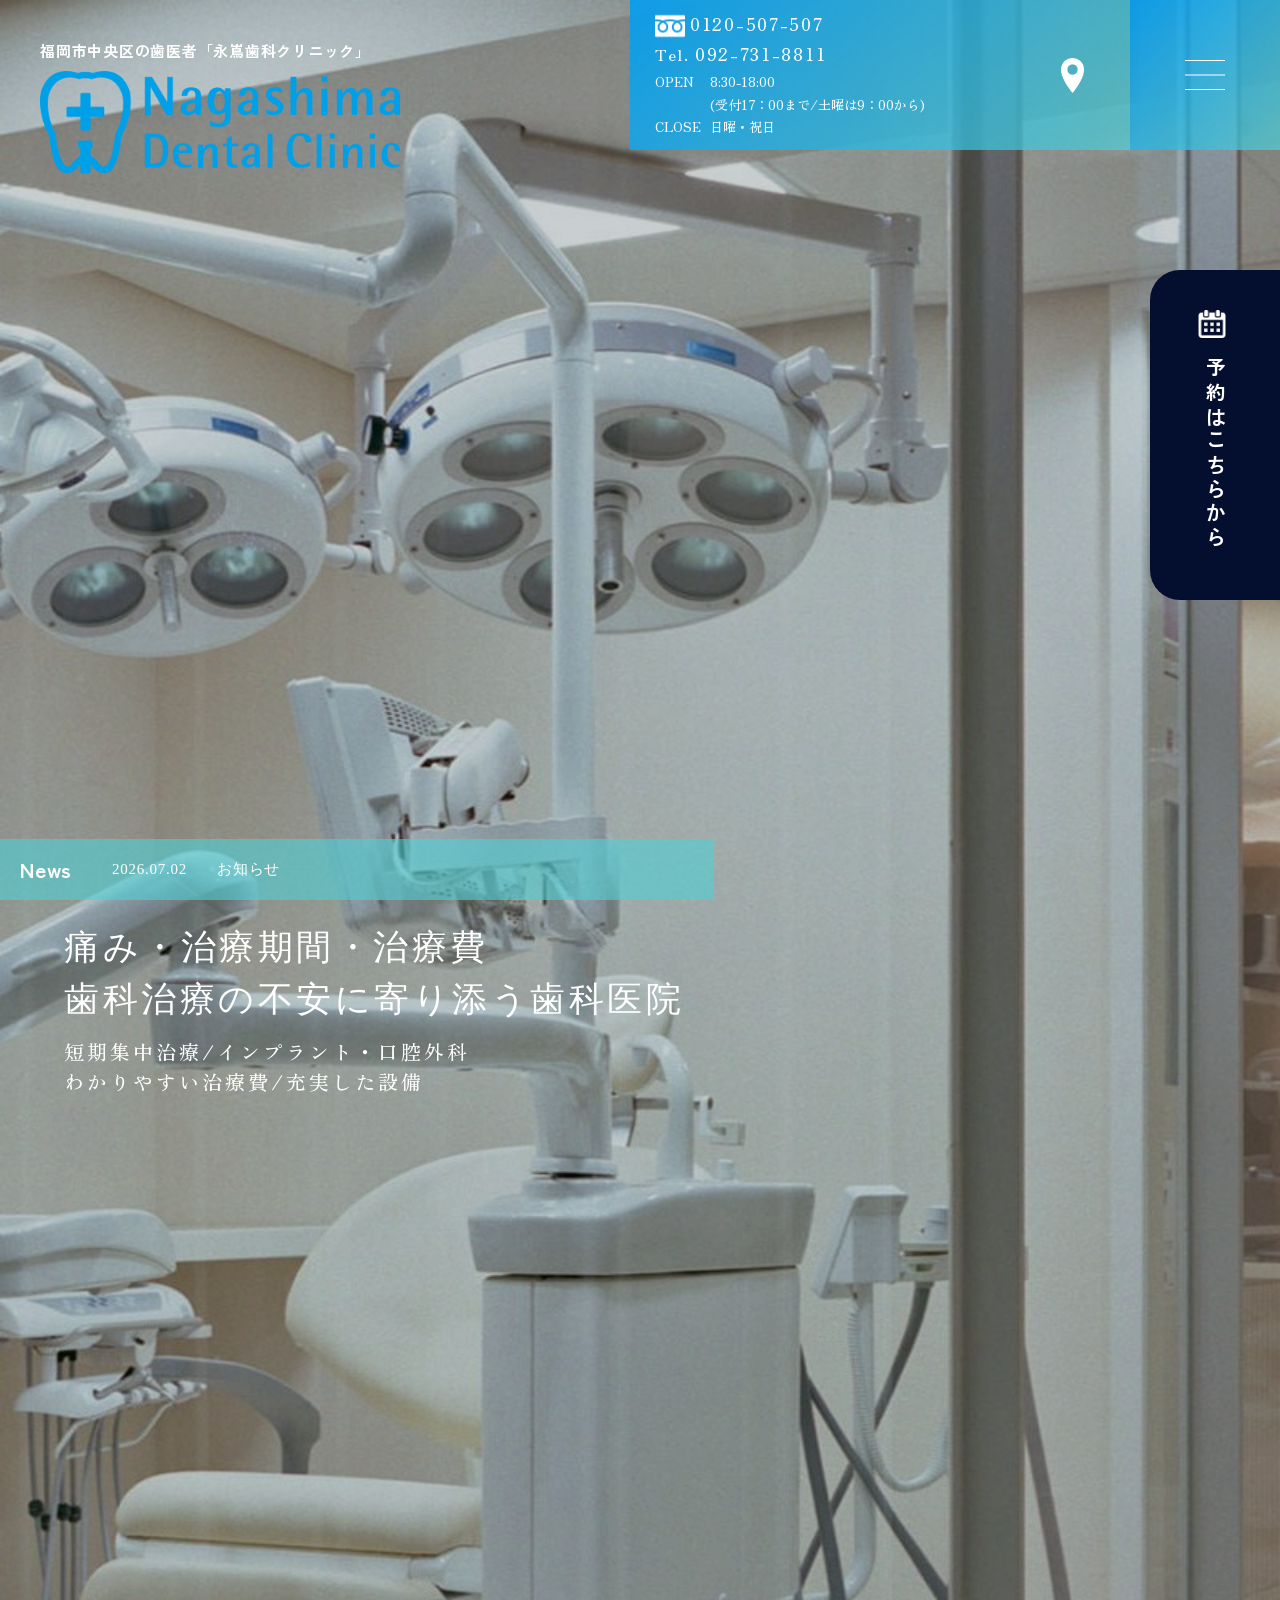
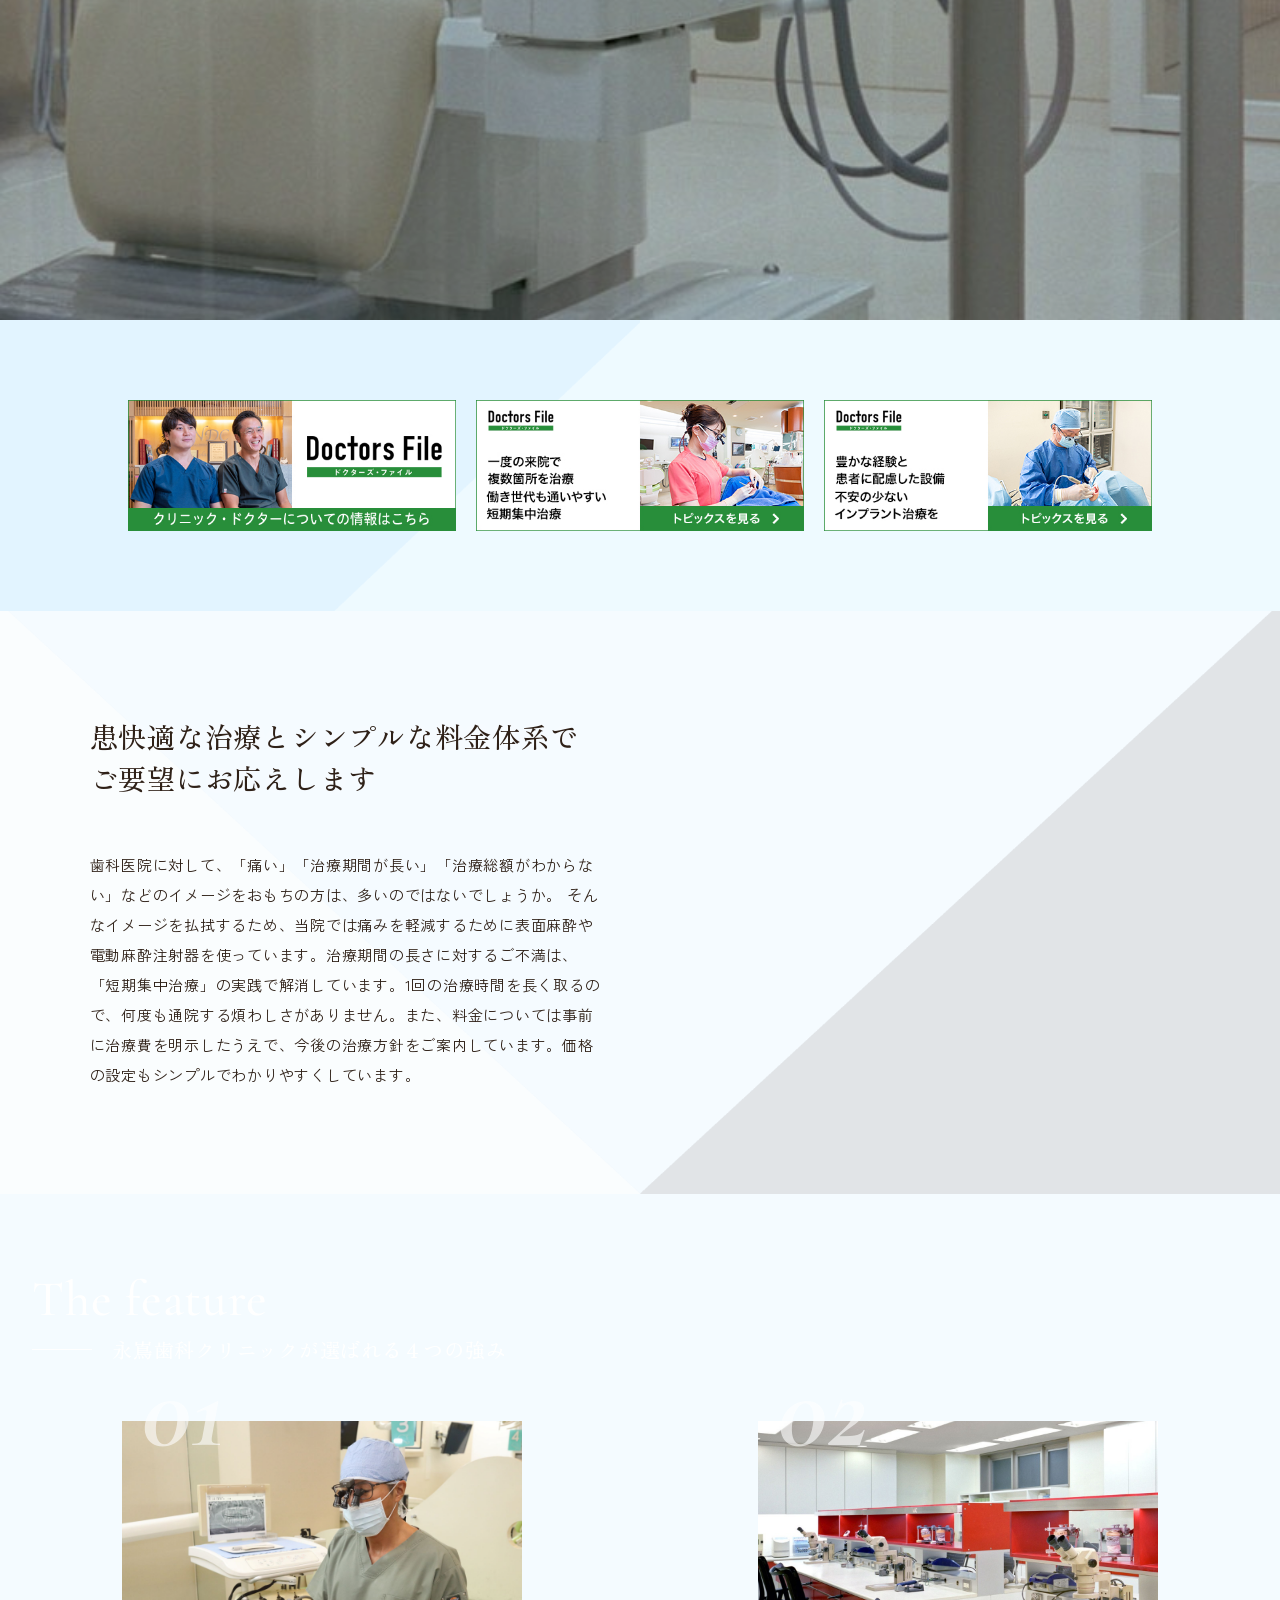
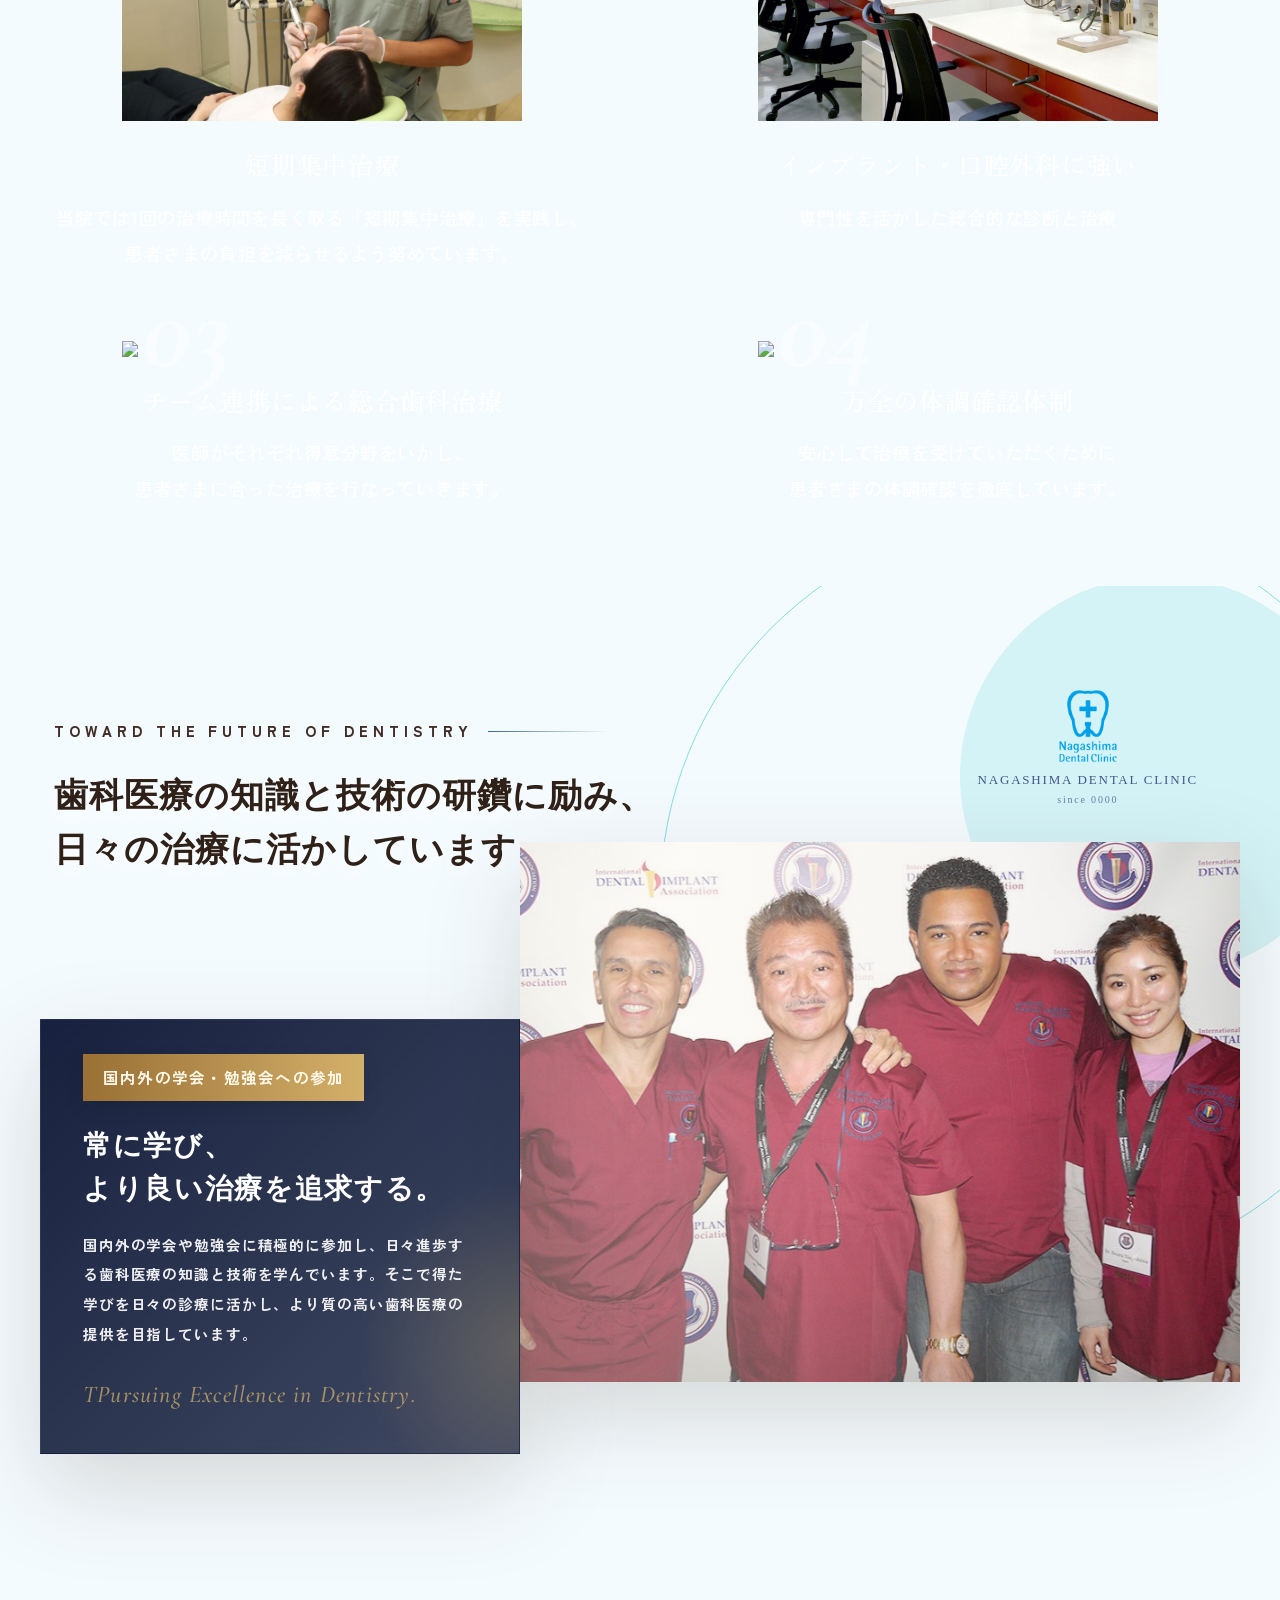
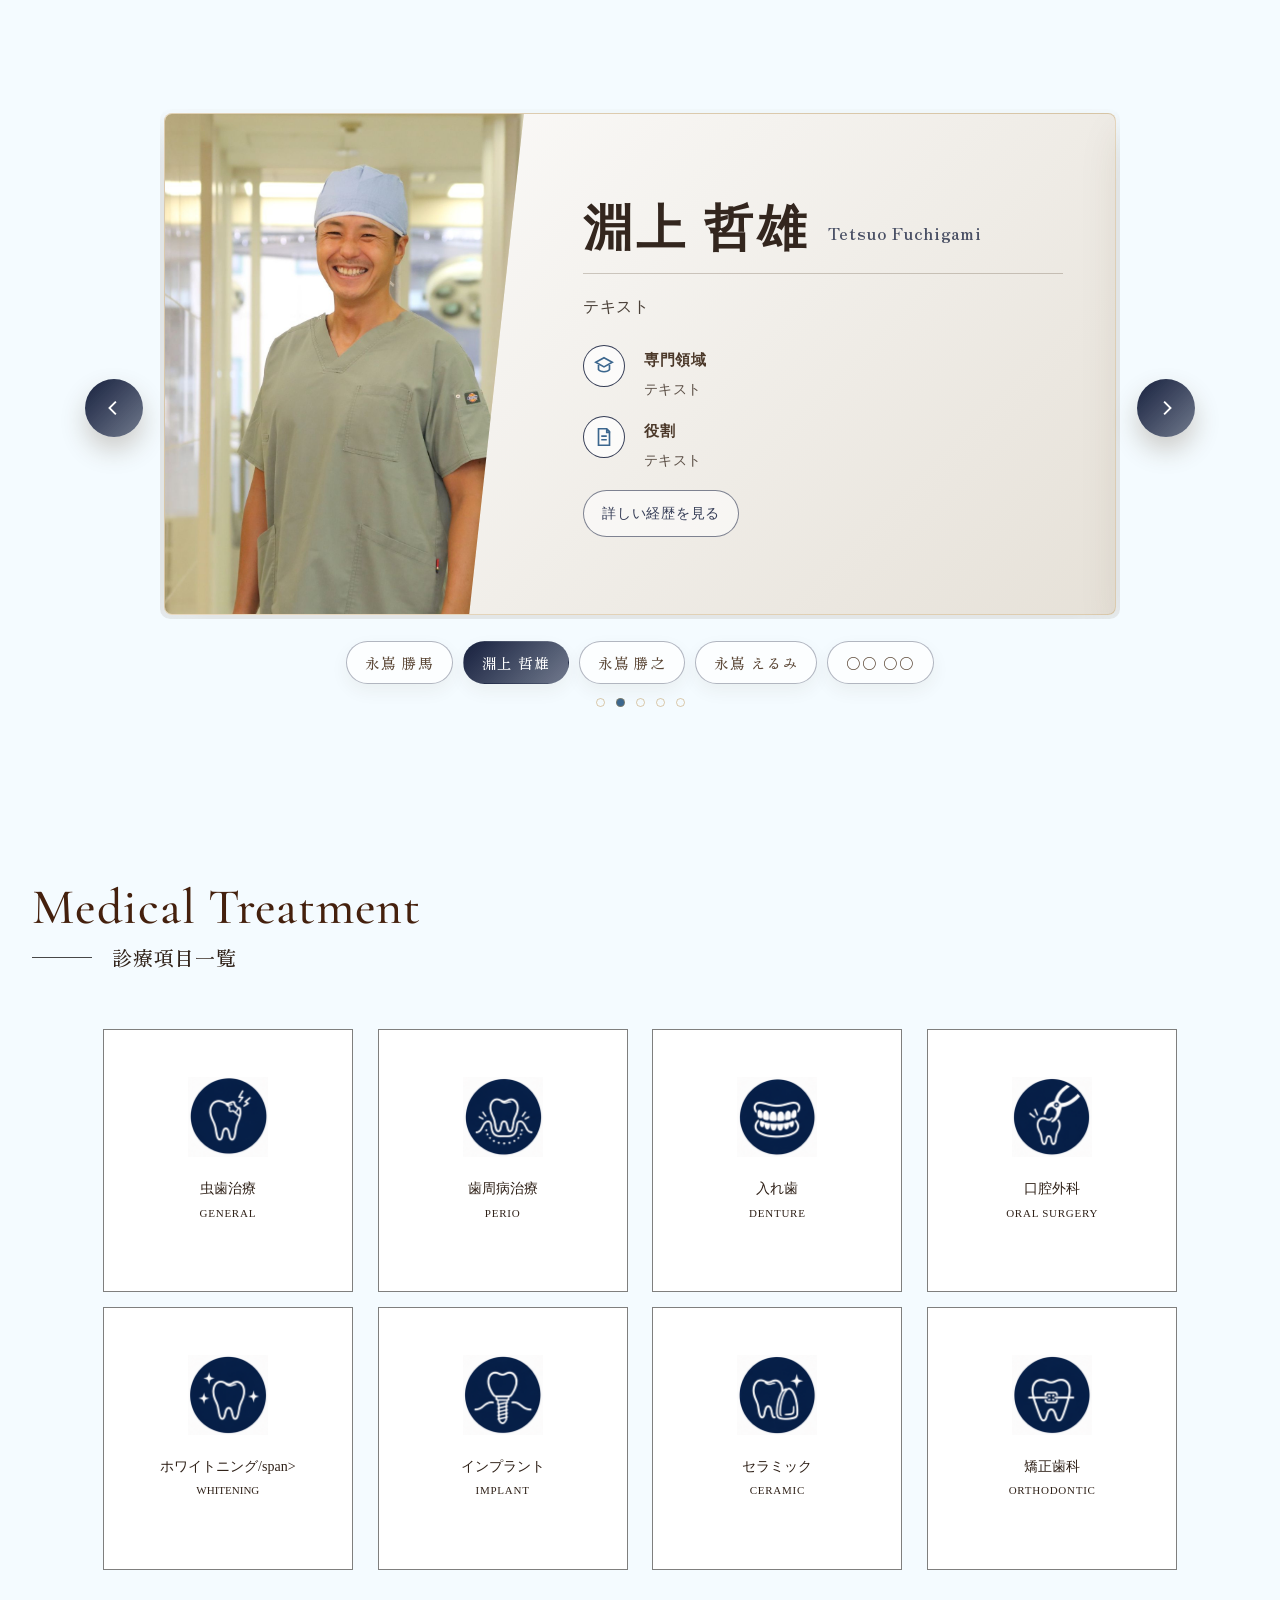
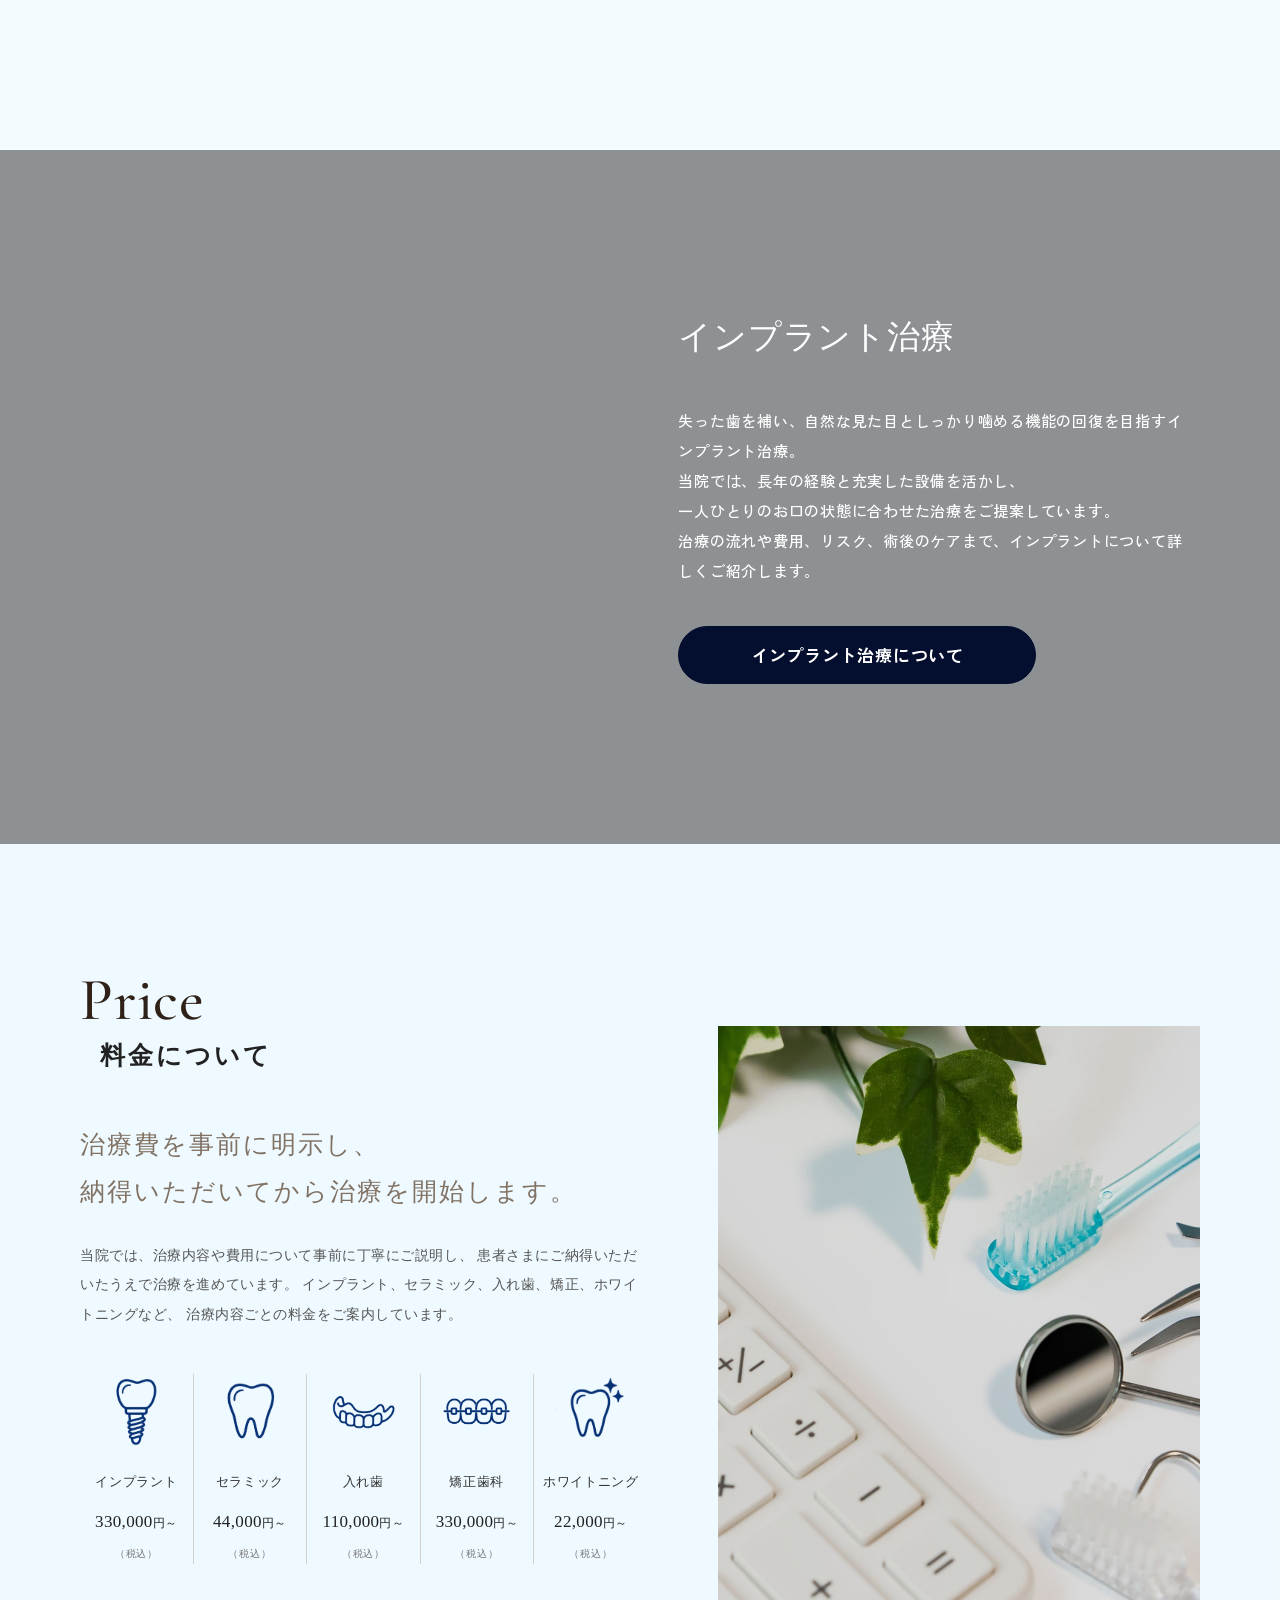
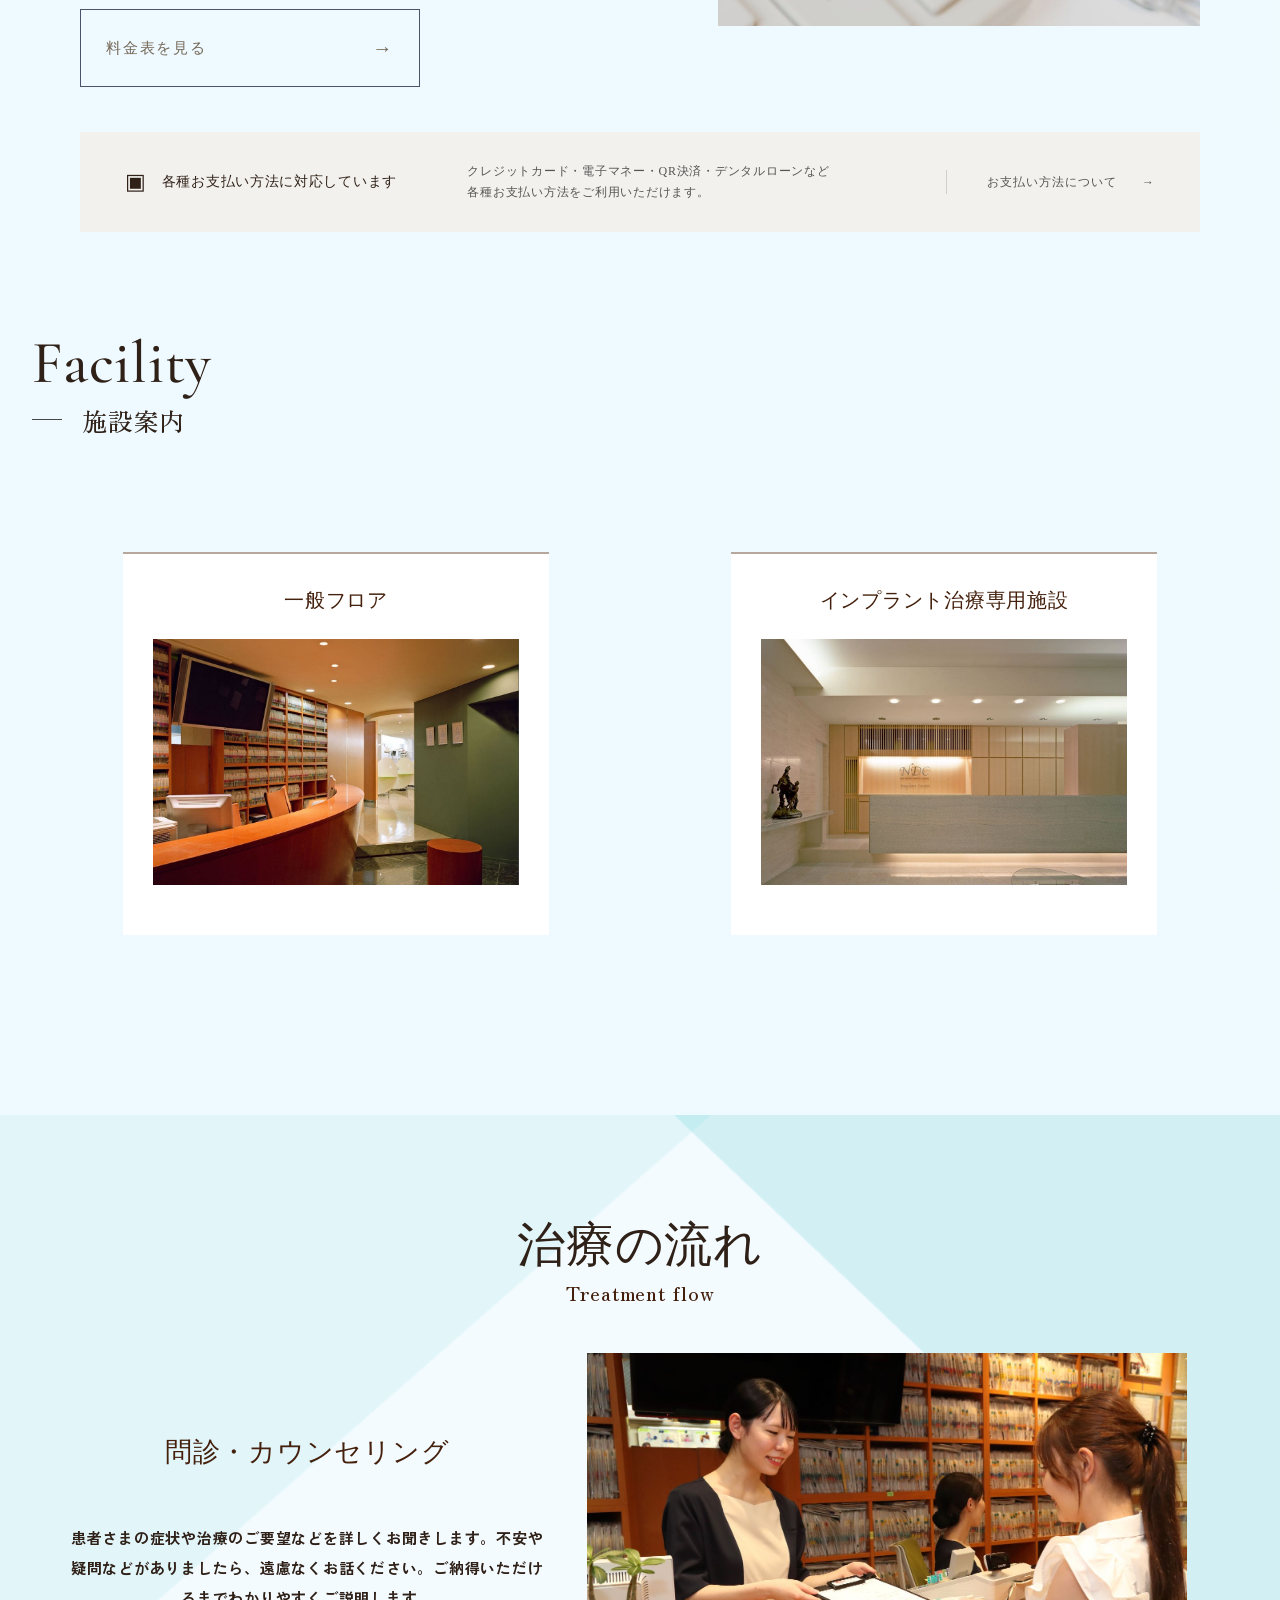
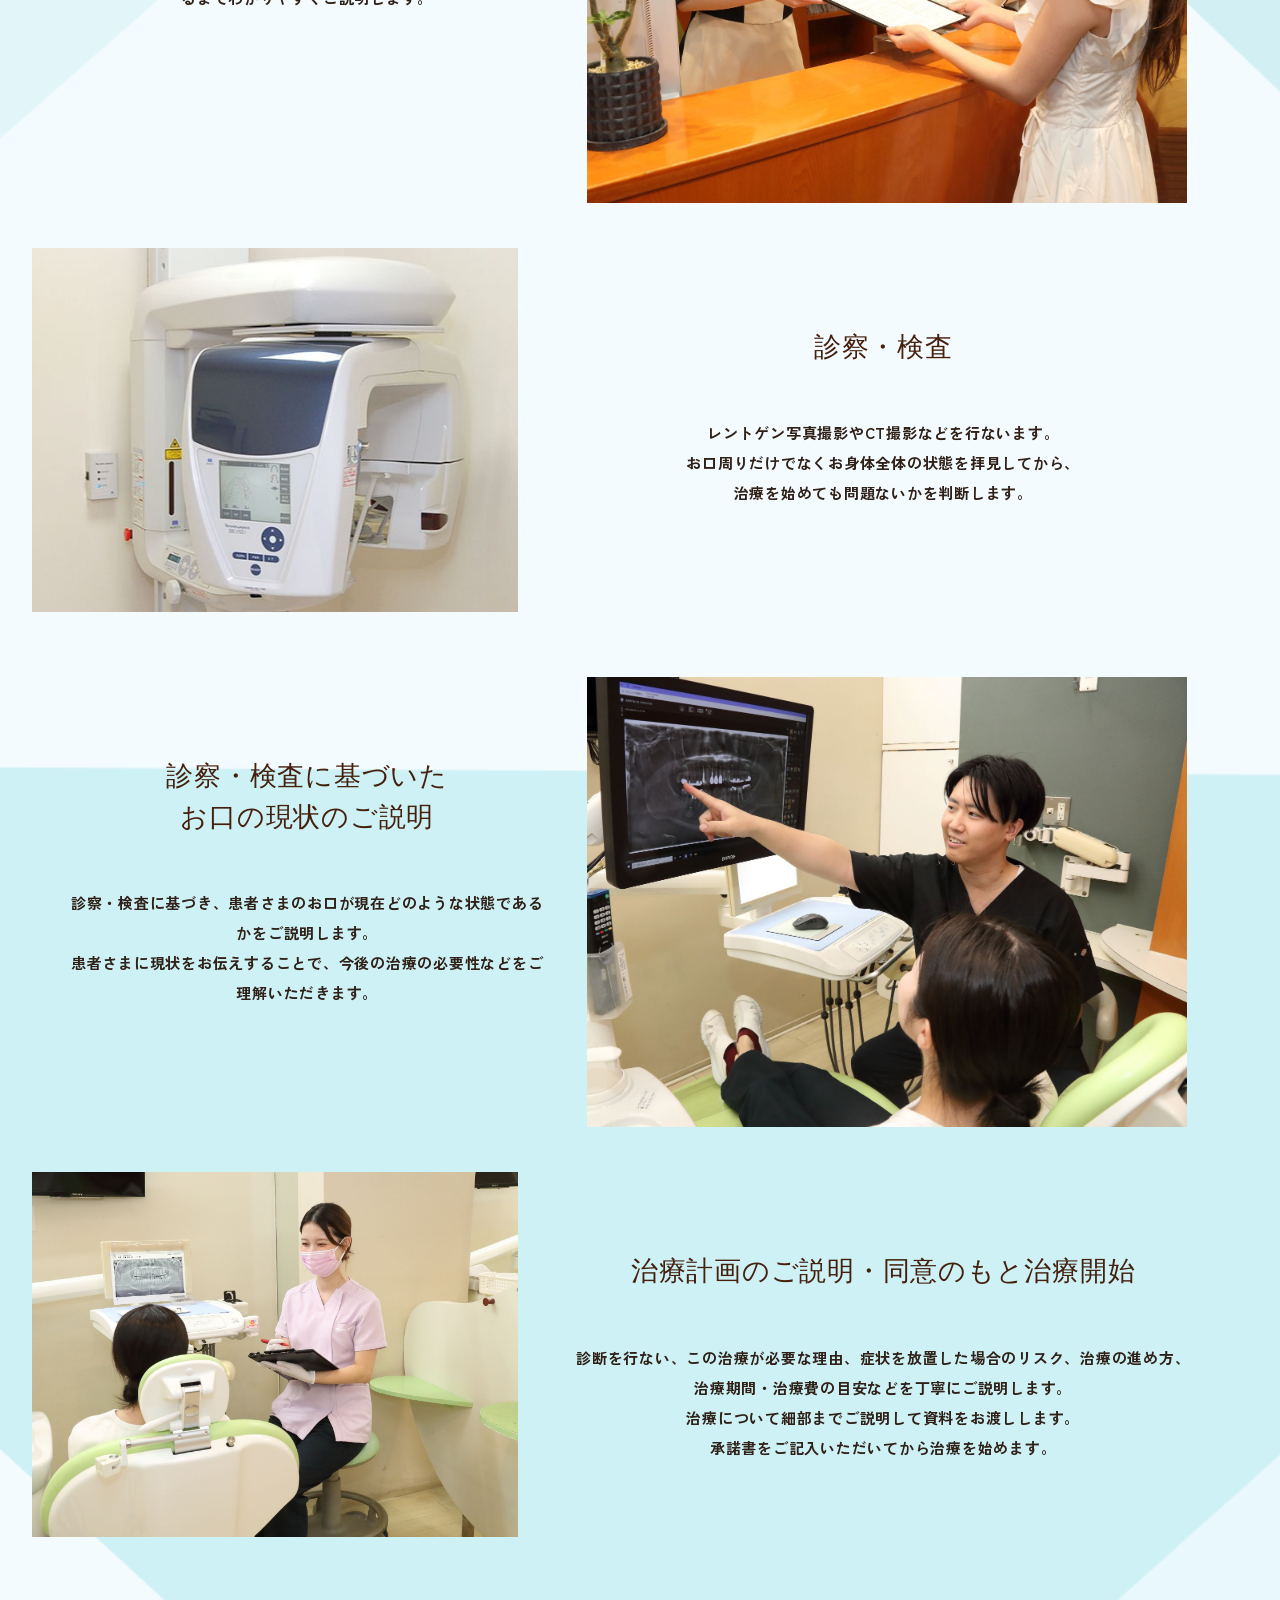
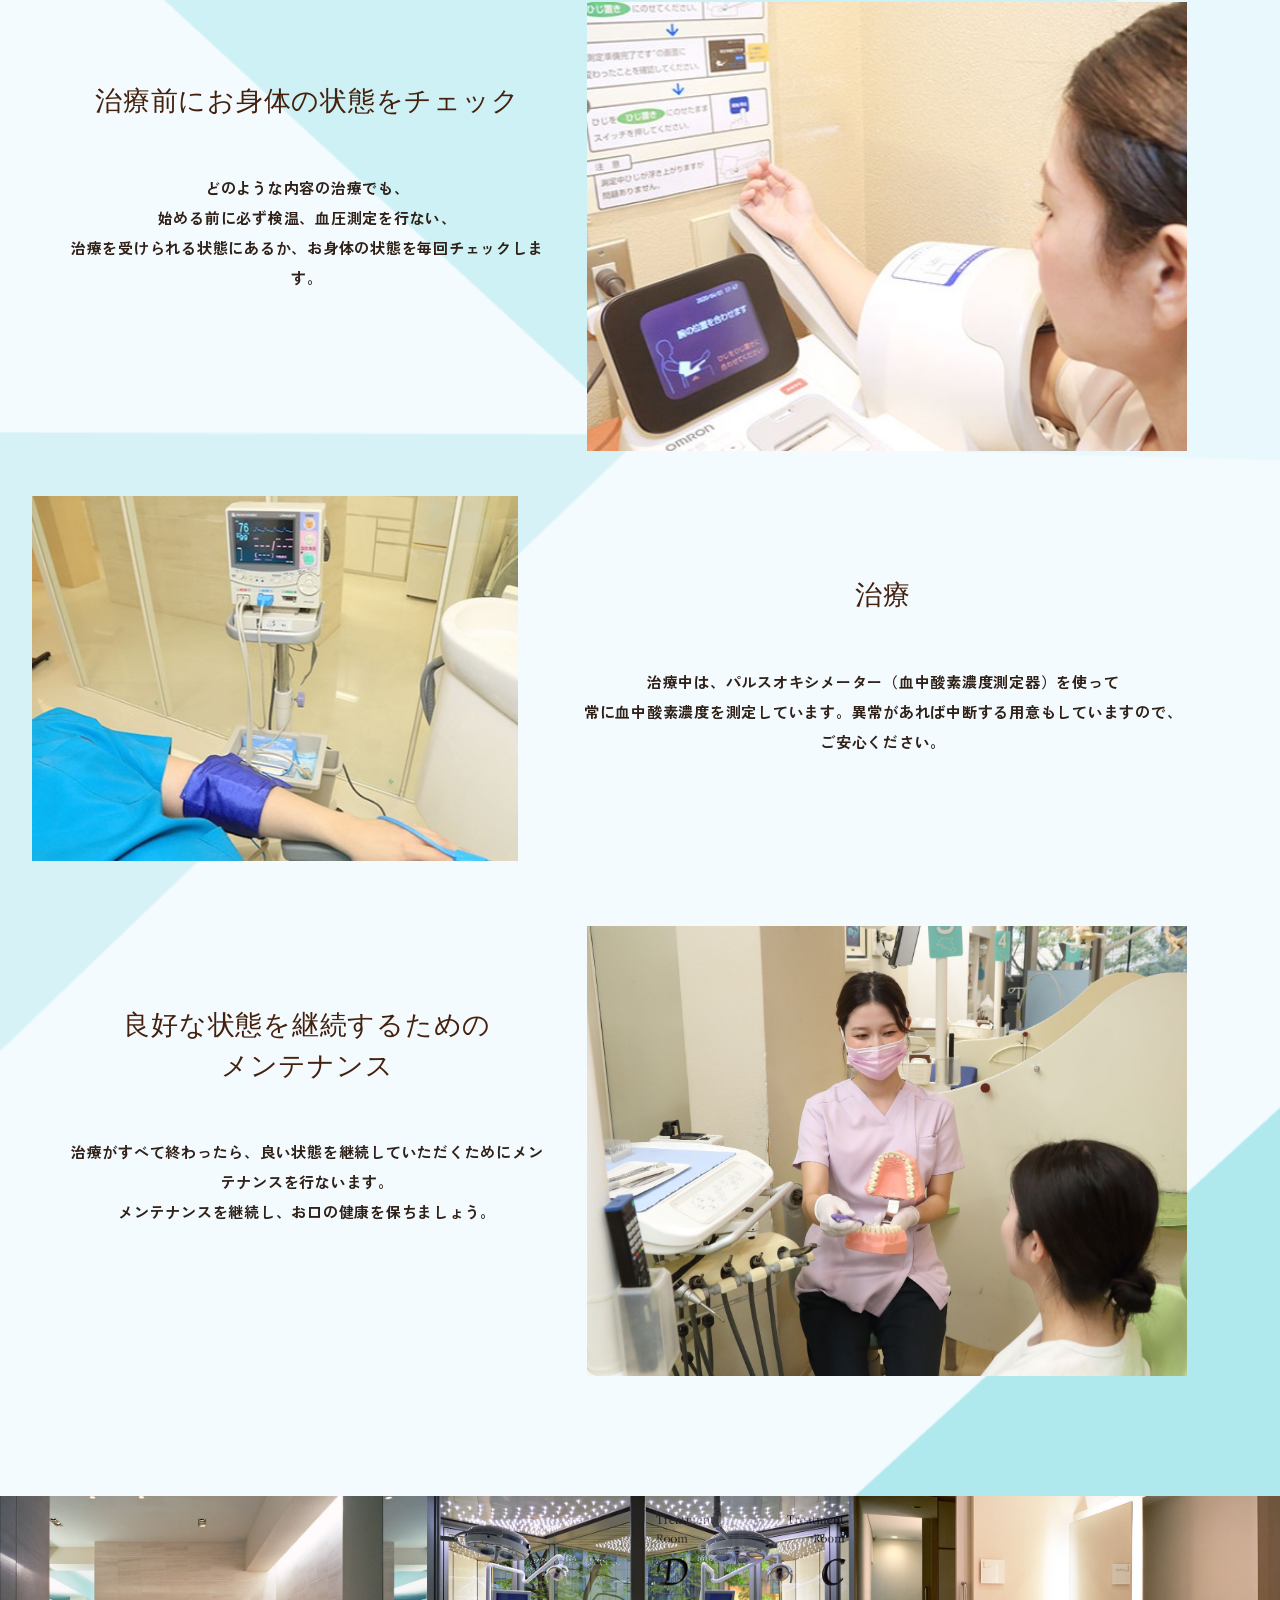
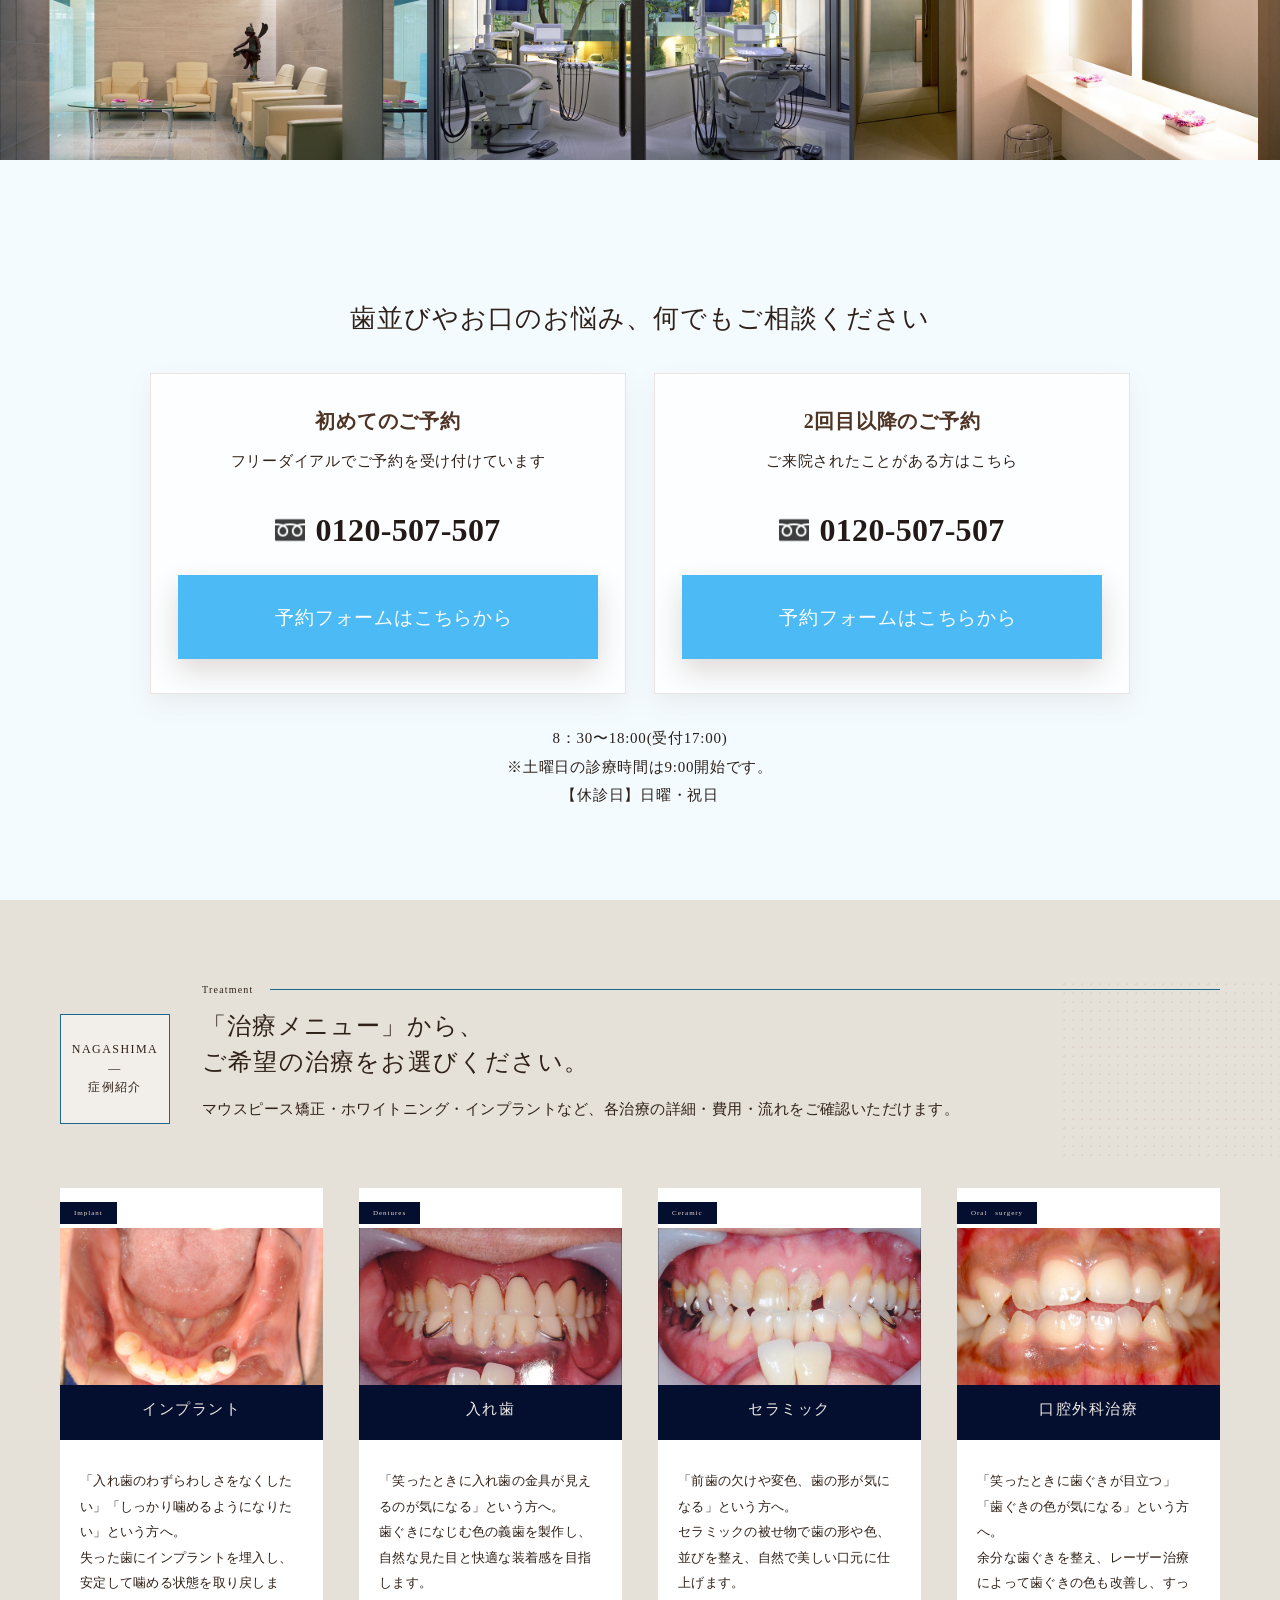
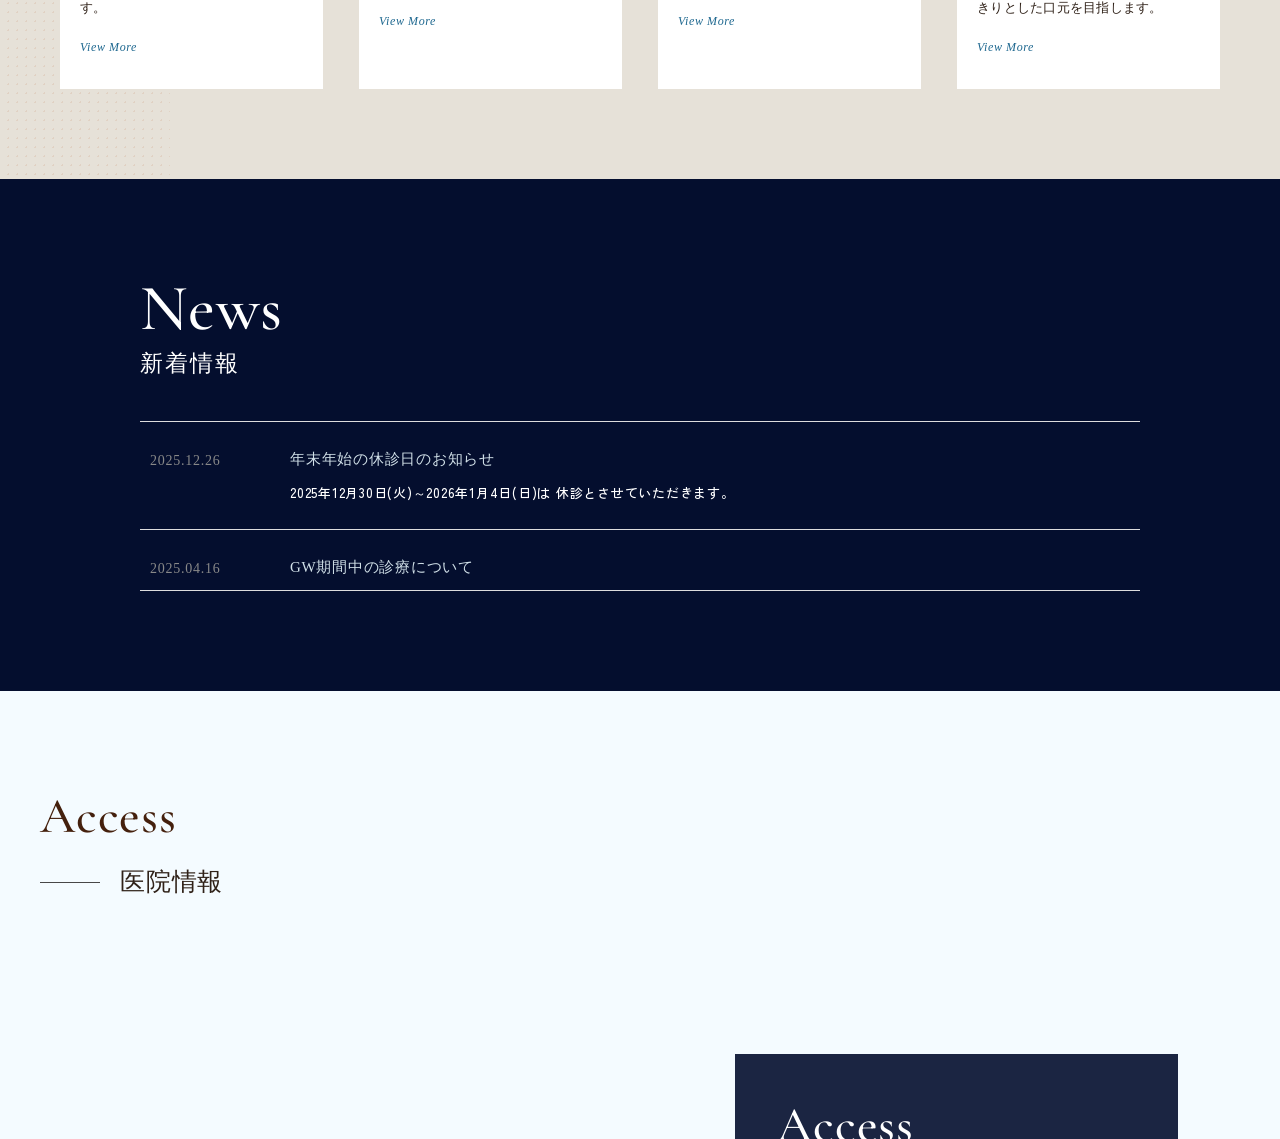
==== commit a3b4d798: "TOPリニューアル案を9/7版（zip (4)）へ更新 Co-Authored-By: Claude Fable 5.1 <noreply@anthropic.com> Claude-Session:" ====
--- a/top/index.html
+++ b/top/index.html
@@ -2,9 +2,9 @@
 <html lang="en">
 <head>
     <head><meta http-equiv="Content-Type" content="text/html; charset=UTF-8">
+
     
-        <meta name="viewport" content="width=1400">
-        <meta name="format-detection" content="telephone=no">
+<meta name="viewport" content="width=device-width, initial-scale=1.0">
     <title>福岡の歯科・インプラント治療　永嶌歯科クリニック</title>
     <meta name="robots" content="max-image-preview:large">
 <link rel="dns-prefetch" href="https://ajax.googleapis.com/">
@@ -27,11 +27,12 @@
 
 <body>
 
+  <!------------ ヘッダー----------->
    <header class="header">
-            <div class="h-container">
-                				<div class="h-logo"><h1 class="headh1">福岡市中央区の歯医者「永嶌歯科クリニック」</h1><a href=""><img src="img/f-logo.png" alt="永嶌歯科クリニックロゴ"></a></div>
+      <div class="h-container">
+          <div class="h-logo"><h1 class="headh1">福岡市中央区の歯医者<br class="sp-only">「永嶌歯科クリニック」</h1><a href=""><img src="img/f-logo.png" alt="永嶌歯科クリニックロゴ"></a></div>
                 
-                <ul class="h-contact">
+      <ul class="h-contact">
                     <li class="txt">
                       <ul class="fd-ul">
                         <li class="fd-li"><div class="free-dial"><img src="./img/free-dial.png"></div></li>
@@ -51,45 +52,89 @@
                     </li>
 					<li class="btn"><a href=""><img src="./img/map-pin.png"  alt="アクセスアイコン"></a></li>
                 </ul>
-
-        <!---------------ハンバーガーメニュー ---------------------->
-        <button class="menu-btn">
-  <span></span>
-  <span></span>
-  <span></span>
-</button>
-
-<nav class="menu">
-  <div class="sp-navi-contents">
-  <ul class="menu-list">
-    <li class="sp-dropdown"><a href="#">当院について</a></li>
-    <li><a href="#">コンセプト</a></li>
-    <li><a href="#">院内紹介</a></li>
-    <li><a href="#">スタッフ紹介</a></li>
-    <li><a href="#">インプラント治療専用施設紹介</a></li>
-    <li class="sp-dropdown"><a href="#">治療の流れ</a></li>
-    <li><a href="#">一般治療</a></li>
-    <li><a href="#">口腔外科</a></li>
-    <li><a href="#">ホワイトニング</a></li>
-    <li><a href="#">インプラント治療</a></li>
-    <li><a href="#">セラミック治療</a></li>
-    <li><a href="#">矯正歯科</a></li>
-    <li class="sp-dropdown"><a href="#">インプラントについて詳しく</a></li>
-    <li><a href="#">インプラント周囲炎について</a></li>
-    <li><a href="#">インプラントのよくある質問</a></li>
-    <li><a href="#">インプラント治療後のケア方法</a></li>
-    <li><a href="#">インプラントと入れ歯の違いについて</a></li>
-    <li><a href="#">インプラントのリスクと副作用</a></li>
-    <li><a href="#">インプラント治療を含めた歯の治療期間を短く！</a></li>
-    <li class="sp-dropdown"><a href="#">症例集</a></li>
-    <li class="sp-dropdown"><a href="#">料金表</a></li>
-    <li class="sp-dropdown"><a href="#">アクセス</a></li>
-    <li class="sp-dropdown"><a href="#">ご予約・お問い合わせ</a></li>
-  </ul>
-  </div>
-</nav>
-            </div>
-        </header>
+   </header>
+
+ <!---------- ハンバーガーメニュー--------->
+ <nav class="g-navi">
+            <div class="sp-navi">
+        <div class="sp-navi-btns">
+
+            <div class="item">
+                <a href="tel:0927318811">
+                    <span class="img">
+                        <img src="./img/sp_tel.png" width="17" height="23" alt="電話アイコン">
+                    </span>
+                    <span class="ttl">Tel</span>
+                </a>
+            </div>
+
+            <div class="item">
+                <a href="">
+                    <span class="img">
+                        <img src="./img/sp_access.png" width="18" height="22" alt="accessロゴ">
+                    </span>
+                    <span class="ttl">Access</span>
+                </a>
+            </div>
+
+            <div class="item">
+                <a href="">
+                    <span class="img">
+                        <img src="./img/sp_home.png" width="20" height="20" alt="家アイコン">
+                    </span>
+                    <span class="ttl">Home</span>
+                </a>
+            </div>
+
+            <div class="humberger">
+                <span></span>
+                <span></span>
+                <span></span>
+                <span class="ttl">MENU</span>
+            </div>
+
+        </div>
+            <div class="pc-humberger humberger"><span></span><span></span><span></span></div><div class="sp-navi-contents">
+
+                            <div class="child">
+             <ul>
+            <li class="hm-about"><a href="#">当院について</a></li>                         
+            <li><a href="#">コンセプト</a></li>
+            <li><a href="#">院内紹介</a></li>
+            <li><a href="#">スタッフ紹介</a></li>
+            <li><a href="#">インプラント治療専用施設紹介</a></li>
+
+            <li class="hm-flow"><a href="#">治療の流れ</a></li>
+            <li class="hm-treatment"><a href="#">診療案内</a></li>
+            <li><a href="#">一般治療</a></li>
+            <li><a href="#">口腔外科</a></li>
+            <li><a href="#">ホワイトニング</a></li>
+            <li><a href="#">インプラント治療</a></li>
+            <li><a href="#">セラミック治療</a></li>
+            <li><a href="#">矯正歯科</a></li>
+
+            <li class="hm-implants"><a href="#">インプラントについて詳しく</a></li>
+
+            <li><a href="#">インプラント周囲炎について</a></li>
+            <li><a href="#">インプラントのよくある質問</a></li>
+            <li><a href="#">インプラント治療後のケア方法</a></li>
+            <li><a href="#">インプラントと入れ歯の違いについて</a></li>
+            <li><a href="#">インプラントのリスクと副作用</a></li>
+            <li><a href="#">インプラント治療を含めた歯の治療期間を短く！</a></li>
+
+            <li class="hm-case"><a href="#">症例集</a></li>
+            <li class="hm-price"><a href="#">料金表</a></li>
+            <li class="hm-access"><a href="#">アクセス</a></li>
+            <li class="hm-reserve"><a href="#">ご予約・お問い合わせ</a></li>
+            </ul>
+                    
+            <div class="sp-navi-other">
+
+                        
+                    </div>
+                </div><div class="overlay"></div>
+            </div>
+        </nav>
 
 <!-- 予約ボタン -->
 
@@ -117,17 +162,33 @@
         <!-- ✅ 正しい構造：ulの直下はliのみ -->
         <ul class="hero-slider ">
            <li class="item">
-                <img src="./img/hero_slide5.jpg" alt="メインビジュアル2">
+            <picture> 
+              <source media="(max-width: 800px)" srcset="./img/hero_slide5_SP.jpg">
+            <img src="./img/hero_slide5.jpg" alt="メインビジュアル2">
+            </picture>
             </li>
-                        <li class="item">
-                <img src="./img/hero_slide3.jpg" alt="メインビジュアル3">
+
+            <li class="item">
+            <picture> 
+              <source media="(max-width: 800px)" srcset="./img/hero_slide3_SP.jpg">
+            <img src="./img/hero_slide3_2.JPG" alt="メインビジュアル3">
+            </picture>
             </li>
-              <li class="item">
-                <img src="./img/hero_slide6.jpg" alt="メインビジュアル5">
+             
+            <li class="item">
+            <picture> 
+              <source media="(max-width: 800px)" srcset="./img/hero_slide6_SP.jpg">
+            <img src="./img/hero_slide6.jpg" alt="メインビジュアル3">
+            </picture>
             </li>
+                     
             <li class="item">
-                 <img src="./img/hero_slide4.JPG" alt="メインビジュアル1">
+            <picture> 
+              <source media="(max-width: 800px)" srcset="./img/hero_slide4_SP.jpg">
+            <img src="./img/hero_slide4.JPG" alt="メインビジュアル1">
+            </picture>
             </li>
+         
 
         </ul>
 
@@ -146,18 +207,14 @@
 </div>
 
 <section class="sec01">
+  <div class="container">
 <div class="sec01-layout">
-  <ul>
-    <li>
-      <img src="./img/img_banner01 (1).jpg">
-    </li>
-    <li>
-      <img src="./img/img_banner02 (1).jpg">
-    </li>
-    <li>
-      <img src="./img/img_banner03 (1).jpg">
-    </li>
-  </ul>
+
+  <a href=""><img src="./img/img_banner01 (1).jpg"></a>
+   <a href=""><img src="./img/img_banner02 (1).jpg"></a>
+    <a href=""><img src="./img/img_banner03 (1).jpg"></a>
+
+</div>
 </div>
 </section>
 
@@ -221,7 +278,10 @@
 
         <!------------医師紹介-------------->
 		<section class="tm-team" aria-labelledby="tm-team-title" id="doctor">
+
+
 		  <div class="tm-team__inner">
+      
 
 			<div class="tm-team__brand" aria-hidden="true">
 			  <img class="tm-team__brand-mark" src="./img/logo.png" alt="永嶌歯科クリニックロゴ">
@@ -1107,7 +1167,7 @@
                 <h3 class="l-ttl">診察・検査</h3>
 				<figure class="l-img"><img loading="lazy" src="./img/sec05_flow2.jpg" width="600" height="567" alt="薩摩川内市のしげなが歯科医院入り口"></figure>
                 <div class="l-desc">
-                    <p class="l-txt">レントゲン写真撮影やCT撮影などを行ないます。お口周りだけでなくお身体全体の状態を拝見してから、<br>治療を始めても問題ないかを判断します。</p>
+                    <p class="l-txt">レントゲン写真撮影やCT撮影などを行ないます。<br>お口周りだけでなくお身体全体の状態を拝見してから、<br>治療を始めても問題ないかを判断します。</p>
                    
                 </div>
             </div>
@@ -1134,7 +1194,7 @@
                 <h3 class="l-ttl">治療前にお身体の状態をチェック</h3>
 				<figure class="l-img"><img src="./img/sec05_flow05.jpg" width="600" height="567" alt="薩摩川内市のしげなが歯科医院治療説明"></figure>
                 <div class="l-desc">
-                    <p class="l-txt">どのような内容の治療でも、始める前に必ず検温、血圧測定を行ない、<br>治療を受けられる状態にあるか、お身体の状態を毎回チェックします。</p>
+                    <p class="l-txt">どのような内容の治療でも、<br>始める前に必ず検温、血圧測定を行ない、<br>治療を受けられる状態にあるか、お身体の状態を毎回チェックします。</p>
                   
                 </div>
             </div>
@@ -1148,7 +1208,7 @@
             </div>
 
                                     <div class="sec05-layout">
-                <h3 class="l-ttl">良好な状態を継続するためのメンテナンス</h3>
+                <h3 class="l-ttl">良好な状態を継続するための<br>メンテナンス</h3>
 				<figure class="l-img"><img src="./img/sec05_flow7.JPG" width="600" height="567" alt="薩摩川内市のしげなが歯科医院治療説明"></figure>
                 <div class="l-desc">
                     <p class="l-txt">治療がすべて終わったら、良い状態を継続していただくためにメンテナンスを行ないます。<br>メンテナンスを継続し、お口の健康を保ちましょう。</p>
@@ -1433,12 +1493,32 @@
 
     </div>
 
-    <!-- <footer class="footer">
+<footer class="footer">
 	<div class="f-wrapper">
 		<div class="f-item01">
-			<p class="f-logo"><a href="https://www.shigenaga-dc.com/" class="fade"><img loading="lazy" src="https://www.shigenaga-dc.com/wp-content/uploads/2026/01/logo_footer.png" width="336" height="99" alt="しげなが歯科医院ロゴ"></a></p>
-			<p class="sp-tac"><a href="tel:0996253193" class="f-tel"><span class="small">Tel.</span>0996-25-3193</a></p>
-			<p class="f-address">〒895-0012 鹿児島県薩摩川内市平佐一丁目135番地</p>
+			<p class="f-logo"><a href="" class="fade"><img src="./img/f-logo.png" alt="永嶌クリニックフッターロゴ"></a></p>
+<div class="footer-tel-wrap">
+
+  <div class="footer-tel-item">
+    <div class="footer-tel-icon">
+      <img src="./img/hero-reserve_icon.png">
+    </div>
+    <p class="sp-tac">
+      <a href="tel:0927318811" class="f-tel">092-731-8811</a>
+    </p>
+  </div>
+
+  <div class="footer-tel-item">
+    <div class="footer-tel-icon2">
+      <img src="./img/free-dial.png">
+    </div>
+    <p class="sp-tac2">
+      <a href="tel:0120507507" class="f-tel2">0120-507-507</a>
+    </p>
+  </div>
+
+</div>
+			<p class="f-address">	〒810-0041<br>福岡県福岡市中央区大名2丁目6-39<br>GIRASOLE(GIRASORE)ビル4F</p>
 			<table class="time-table">
 				<tbody>
 					<tr>
@@ -1452,20 +1532,10 @@
 						<th>日・祝</th>
 					</tr>
 					<tr>
-						<td>9:00〜13:00</td>
-						<td>●</td>
-						<td>●</td>
-						<td>／</td>
+						<td>8:30〜18:00</td>
 						<td>●</td>
 						<td>●</td>
 						<td>●</td>
-						<td>／</td>
-					</tr>
-					<tr>
-						<td>14:00〜18:00</td>
-						<td>●</td>
-						<td>●</td>
-						<td>／</td>
 						<td>●</td>
 						<td>●</td>
 						<td>●</td>
@@ -1473,75 +1543,38 @@
 					</tr>
 				</tbody>
 			</table>
-			<p class="table-txt mbM">※最終受付　17:30</p>
-							<ul class="f-bnr">
-					<li><a href="https://www.orico.tv/dental/?cid=15767163002" target="_blank" class="fade" rel="noopener noreferrer"><img loading="lazy" src="https://www.shigenaga-dc.com/wp-content/themes/shigenaga-dc.com/images/share/footer_bnr01.jpg" width="270" height="69" alt="歯科診療の便利な分割払いについて(オリコWEBデンタルクレジットページ)"></a></li>
-					<li><a href="https://www.aplus.co.jp/loan/credit/dental/index.html" target="_blank" class="fade" rel="noopener noreferrer"><img loading="lazy" src="https://www.shigenaga-dc.com/wp-content/themes/shigenaga-dc.com/images/share/footer_bnr02.jpg" width="215" height="76" alt="アプラスデンタルローンページ"></a></li>
-				</ul>
+			<p class="table-txt mbM">※最終受付　17:00</p>
+      <p class="table-txt mbM2">※土曜日の診療時間は9:00開始です。</p>
 					</div>
-					<div class="f-item02">
-				<div class="business-calendar-box">
+
 <div>
-<table class="business-calendar bc1969452925 calendar">
-<caption><span class="business-calendar-past"><a href="javascript:void(0);" onclick="jQuery(this).parent().parent().parent().parent().load('https://www.shigenaga-dc.com/wp-content/plugins/business-calendar/business-calendar.php?loadbcm=1&amp;bc_id=0&amp;year_in=2026&amp;month_in=7&amp;day_in=21&amp;notooltip=1&amp;event=&amp;future=1&amp;past=1&amp;starting=0&amp;center=&amp;badate=&amp;type=calendar&amp;term=month&amp;event_ul_before=&amp;event_ul_after=&amp;event_li_before=&amp;event_li_after=');">«</a></span> 2026/8<span class="business-calendar-future"><a href="javascript:void(0);" onclick="jQuery(this).parent().parent().parent().parent().load('https://www.shigenaga-dc.com/wp-content/plugins/business-calendar/business-calendar.php?loadbcm=1&amp;bc_id=0&amp;year_in=2026&amp;month_in=9&amp;day_in=35&amp;notooltip=1&amp;event=&amp;future=1&amp;past=1&amp;starting=0&amp;center=&amp;badate=&amp;type=calendar&amp;term=month&amp;event_ul_before=&amp;event_ul_after=&amp;event_li_before=&amp;event_li_after=');">»</a></span> </caption>
-<thead>
-<tr>
-<th>日</th>
-<th>月</th>
-<th>火</th>
-<th>水</th>
-<th>木</th>
-<th>金</th>
-<th>土</th>
-</tr>
-</thead>
-<tbody><tr><td>&nbsp;</td><td>&nbsp;</td><td>&nbsp;</td><td>&nbsp;</td><td>&nbsp;</td><td>&nbsp;</td><td id="day20260801" class="saturday before">1</td></tr>
-<tr><td id="day20260802" class="sunday before attr0">2</td><td id="day20260803" class="monday before">3</td><td id="day20260804" class="tuesday before">4</td><td id="day20260805" class="wednesday before attr0">5</td><td id="day20260806" class="thursday before">6</td><td id="day20260807" class="friday before">7</td><td id="day20260808" class="saturday before">8</td></tr>
-<tr><td id="day20260809" class="sunday before attr0">9</td><td id="day20260810" class="monday before">10</td><td id="day20260811" class="tuesday before attr0">11</td><td id="day20260812" class="wednesday before attr0">12</td><td id="day20260813" class="thursday before attr0">13</td><td id="day20260814" class="friday before attr0">14</td><td id="day20260815" class="saturday before attr0">15</td></tr>
-<tr><td id="day20260816" class="sunday before attr0">16</td><td id="day20260817" class="monday before">17</td><td id="day20260818" class="tuesday before">18</td><td id="day20260819" class="wednesday before attr0">19</td><td id="day20260820" class="thursday before">20</td><td id="day20260821" class="friday before">21</td><td id="day20260822" class="saturday before">22</td></tr>
-<tr><td id="day20260823" class="sunday before attr0">23</td><td id="day20260824" class="monday before">24</td><td id="day20260825" class="tuesday before">25</td><td id="day20260826" class="wednesday before attr0">26</td><td id="day20260827" class="thursday before">27</td><td id="day20260828" class="friday today">28</td><td id="day20260829" class="saturday after">29</td></tr>
-<tr><td id="day20260830" class="sunday after attr0">30</td><td id="day20260831" class="monday after">31</td><td>&nbsp;</td><td>&nbsp;</td><td>&nbsp;</td><td>&nbsp;</td><td>&nbsp;</td></tr>
-</tbody>
-</table></div></div>
-				<ul class="list-event">
-					<li><i>／</i>休診日</li>
-					<li><i>●</i>午後休診</li>
-				</ul>
+</div></div>
+
 			</div>
 					</div>
 			<nav class="sitemap">
 			<ul>
-				<li><a href="https://www.shigenaga-dc.com/about/">当院について</a></li>
-				<li><a href="https://www.shigenaga-dc.com/clinic-card/">診察券アプリのご案内</a></li>
-				<li><a href="https://www.shigenaga-dc.com/antivirus/">院内感染・ウイルス対策</a></li>
-				<li><a href="https://www.shigenaga-dc.com/clinic-image/">医院風景と院内設備</a></li>
-				<li><a href="https://www.shigenaga-dc.com/recruit/">求人情報</a></li>
-				<li><a href="https://www.shigenaga-dc.com/staff/">スタッフ紹介</a></li>
-				<li><a href="https://www.shigenaga-dc.com/preventive/">予防診療</a></li>
-				<li><a href="https://www.shigenaga-dc.com/visit/">訪問診療</a></li>
-				<li><a href="https://www.shigenaga-dc.com/endo/">根管治療</a></li>
-				<li><a href="https://www.shigenaga-dc.com/caries/">虫歯治療</a></li>
-				<li><a href="https://www.shigenaga-dc.com/perio/">歯周病</a></li>
-				<li><a href="https://www.shigenaga-dc.com/child/">小児歯科・小児矯正</a></li>
-				<li><a href="https://www.shigenaga-dc.com/implant/">インプラント</a></li>
-				<li><a href="https://www.shigenaga-dc.com/ceramic/">セラミック</a></li>
-				<li><a href="https://www.shigenaga-dc.com/invisalign/">マウスピース矯正（インビザライン）</a></li>
-				<li><a href="https://www.shigenaga-dc.com/dental-technician/">院内技工について</a></li>
-				<li><a href="https://www.shigenaga-dc.com/denture/">入れ歯（義歯）</a></li>
-				<li><a href="https://www.shigenaga-dc.com/microscope/">マイクロスコープ</a></li>
-				<li><a href="https://www.shigenaga-dc.com/treatment-environment/">よりよい治療のために</a></li>
-				<li><a href="https://www.shigenaga-dc.com/dentalclean-whitening/">ホワイトニング</a></li>
-				<li><a href="https://www.shigenaga-dc.com/access/">アクセス・医院概要</a></li>
-				<li><a href="https://www.shigenaga-dc.com/another/">分院のご案内</a></li>
-				<li><a href="https://www.shigenaga-dc.com/case/">症例紹介</a></li>
-				<li><a href="https://www.shigenaga-dc.com/faq/">よくある質問</a></li>
-				<li><a href="https://www.shigenaga-dc.com/topics/">新着情報</a></li>
-				<li><a href="https://www.shigenaga-dc.com/facility/facility-standard/">当院の施設基準一覧</a></li>
-				<li><a href="https://www.shigenaga-dc.com/privacy/">プライバシーポリシー</a></li>
+				<li><a href="">ホーム</a></li>
+				<li><a href="">コンセプト</a></li>
+				<li><a href="">スタッフ紹介</a></li>
+				<li><a href="">院内紹介</a></li>
+				<li><a href="">ご予約・お問い合わせ</a></li>
+				<li><a href="">インプラント治療用施設紹介</a></li>
+				<li><a href="">料金表</a></li>
+				<li><a href="">アクセス</a></li>
+				<li><a href="">プライバシーポリシー</a></li>
+				<li><a href="">一般治療</a></li>
+				<li><a href="">インプラント治療</a></li>
+				<li><a href="">口腔外科</a></li>
+				<li><a href="">セラミック治療</a></li>
+				<li><a href="">ホワイトニング</a></li>
+				<li><a href="">矯正歯科</a></li>
+        <li><a href="">治療の流れ</a></li>
+        <li><a href="">症例集</a></li>
 			</ul>
 		</nav>
-		<p class="copyright"><small>© 2021 SHIGENAGA DENTAL CLINIC.</small></p>
-</footer> -->
+		<p class="copyright"><small>© 福岡市　永嶌歯科クリニック All Rights Reserved.</small></p>
+</footer>
 
 <!-- 1. jQuery本体 -->
   <script src="./js/jquery.min.js"></script>
--- a/top/css/style.css
+++ b/top/css/style.css
@@ -217,7 +217,7 @@
 img {
   max-width: 100%;
   height: auto;
-  -webkit-backface-visibility: hidden;
+ 
 }
 
 body,
@@ -279,22 +279,58 @@
   width: 100%;
   box-sizing: border-box;
 }
-.header h1 {
+/* .header h1 {
   font-size: 15px;
   color: #fff;
   font-weight: bold;
   margin: 10px;
   width: auto;
   min-width: 0;
-}
+  font-family: "Zen Kaku Gothic Antique", sans-serif;
+} */
+
+/* PC用の調整 */
+.header h1 {
+    font-size: 15px;
+    color: #fff;
+    font-weight: bold;
+    margin: 0 0 8px 0; /* 余白を微調整 */
+    width: 100%;       /* ロゴ幅に合わせていっぱいに広げる */
+    font-family: "Zen Kaku Gothic Antique", sans-serif;
+}
+
+/* スマホ用の調整 (800px以下) */
+@media screen and (max-width: 800px) and (min-width: 0px) {
+    .header h1 {
+        font-size: 11px;     /* 横幅に収まるようサイズを少し縮める */
+        margin: 0 0 5px 0;   /* 余白の調整 */
+        line-height: 1.3;    /* 改行時の行間調整 */
+        white-space: nowrap; /* 1行で収めたい場合は追加（折り返したい場合は削除） */
+    }
+}
+
+/* PC表示（801px以上）：改行を無効化（非表示） */
+.sp-only {
+    display: none;
+}
+
+/* スマホ表示（800px以下）：改行を有効化（表示） */
+@media screen and (max-width: 800px) {
+    .sp-only {
+        display: inline; /* または display: block; */
+    }
+}
+
+
 
 .header .h-container {
   display: flex;
-  align-items: center;
   gap: 0;
-  width: 100%;
+  max-width: 100%;
   box-sizing: border-box;
 }
+
+
 
 .h-logo {
   width: 400px;
@@ -304,9 +340,7 @@
 
 
 .h-contact {
-  background: -webkit-gradient(linear, left top, right top, from(#2e1509), color-stop(50%, #44200d), to(#1f0e07));
-
-   background: linear-gradient(135deg,rgba(2, 157, 240,0.9), rgba(81, 208, 213,0.7));
+ background: linear-gradient(135deg,rgba(2, 157, 240,0.9), rgba(81, 208, 213,0.7));
   display: -webkit-box;
   display: -ms-flexbox;
   display: flex;
@@ -317,6 +351,7 @@
   -ms-flex-pack: justify;
   justify-content: space-between;
   padding: 0 40px 0 25px;
+  margin-right:150px;
   margin-left: auto;
   width: 500px;
   min-width:0px;
@@ -367,7 +402,7 @@
   padding-left: 55px;
 }
 
-_:lang(x)+_:-webkit-full-screen-document,
+
 .h-time {
   line-height: 1.5;
   font-size: 11px;
@@ -380,176 +415,12 @@
   background: #f2f2f2;
 }
 
-/*----------------------------- ハンバーガー -------------------- */
-.menu-btn {
+
+
+
+
+.hero-reserve{
   position: fixed;
-  top: 0;
-  right: 0;
-
-  z-index: 1001;
-  width: 150px;
-  height: 150px;
-
-  border: none;
-  background: linear-gradient(
-    135deg,
-    rgba(2, 157, 240, 0.9),
-    rgba(81, 208, 213, 0.7)
-  );
-
-  padding: 0;
-  cursor: pointer;
-  overflow: visible;
-}
-
-/* 三本線 */
-.menu-btn span {
-  position: absolute;
-  left: 50%;
-  display: block;
-  width: 50px;
-  height: 1px;
-  margin: 0;
-  background: #fff;
-}
-
-/* 1本目 */
-.menu-btn span:nth-child(1) {
-  top: calc(50% - 20px);
-  transform: translateX(-50%);
-}
-
-/* 2本目 */
-.menu-btn span:nth-child(2) {
-  top: 50%;
-  transform: translateX(-50%);
-}
-
-/* 3本目 */
-.menu-btn span:nth-child(3) {
-  top: calc(50% + 20px);
-  transform: translateX(-50%);
-}
-
-/* 開いたとき */
-.menu-btn.open {
-  background: transparent;
-}
-
-/* × */
-.menu-btn.open span:nth-child(1) {
-  top: 50%;
-  transform: translate(-50%, -50%) rotate(45deg);
-}
-
-.menu-btn.open span:nth-child(2) {
-  opacity: 0;
-}
-
-.menu-btn.open span:nth-child(3) {
-  top: 50%;
-  transform: translate(-50%, -50%) rotate(-45deg);
-}
-
-.menu {
-  position: fixed;
-  top: 0;
-  right: 0;
-  width: 750px;
-  height: 100vh;
-  background:#E6F8FF;
-  transform: translateX(100%);
-  transition: transform 0.4s ease;
-  z-index: 999;
-}
-
-.menu.open {
-  transform: translateX(0);
-}
-
-.menu-btn{
-  position: relative;
-  z-index: 1001;
-  width: 150px;
-  height: 150px;
-  border: none;
-  padding: 0;
-  cursor: pointer;
-  overflow: visible;
-}
-
-.menu-btn span {
-  position: absolute;
-  top: 50%;
-  left: 50%;
-  display: block;
-  width: 50px;
-  height:1.8px;
-  margin: 0;
-  background: #FFFFFF;
-   box-shadow: 0 2px 4px rgba(0, 0, 0, 0.25);
-}
-
-.menu-btn span:nth-child(1) {
-  transform: translate(-50%, -50%);
-}
-
-.menu-btn span:nth-child(2) {
-  transform: translate(-50%, -50%);
-}
-
-.menu-btn span:nth-child(3) {
-  transform: translate(-50%, -50%);
-}
-
-.menu-btn.open span:nth-child(1) {
-  transform: translate(-50%, -50%) rotate(45deg);
-}
-
-.menu-btn.open span:nth-child(2) {
-  opacity: 0;
-}
-
-.menu-btn.open span:nth-child(3) {
-  transform: translate(-50%, -50%) rotate(-45deg);
-}
-
-
-
-.menu-list{
-    margin: 0 0 20px;
-    -webkit-column-count: 2;
-    -moz-column-count: 2;
-    column-count: 2;} 
-
-.menu-list li{
-    padding: 0 0 20px;
-    -webkit-column-break-inside: avoid;
-    -moz-column-break-inside: avoid;
-    break-inside: avoid;
-    font-family: "Cormorant Garamond", serif;
-    font-weight: 700;
-    margin-left:40px;
-    color:rgba(47, 33, 24,0.6);
-}
-
-.sp-navi-contents{
-width:650;
-height:100%;
-margin:70px;
-}
-
-.sp-dropdown {
-  padding: 15px !important;
-  font-size:18px;
-  font-family: "Cormorant Garamond", serif;
-  font-weight: 700;
-  margin-left:0 !important;
-   color:rgba(47, 33, 24,0.8) !important;
-}
-
-
-.hero-reserve{    position: fixed;
     top:30%;
     right: 0;
     bottom: 430px;
@@ -561,6 +432,9 @@
 background-color:rgb(4,14,46);
 border-radius: 30px 0 0 30px;}
 
+@media screen and (max-width: 800px) and (min-width: 0px){
+  .hero-reserve{top:55%;}
+}
 
 .reserve-wrap{
     display: flex;
@@ -570,6 +444,7 @@
     width:100px;
 }
 
+
 .reserve-icon {
     display: inline-block;
     width: 28px;
@@ -579,6 +454,12 @@
 
 .reserve-icon img{margin-top: 40px;
  margin-left:48px;}
+
+ @media screen and (max-width: 800px) and (min-width: 0px){
+  .reserve-icon img{
+    margin-top:40%;
+ margin-left:100%;}
+ }
 
 .hero-reserve p {
   writing-mode: vertical-rl;
@@ -593,6 +474,565 @@
 
 }
 
+/*------------ ハンバーガーメニュー--------- */
+.sp-navi-btns {
+    display: none;
+}
+
+.pc-humberger.humberger {
+    background: linear-gradient(135deg,rgba(2, 157, 240,0.9), rgba(81, 208, 213,0.7));
+    cursor: pointer;
+    display: block;
+    position: fixed;
+    top: 0;
+    right: 0;
+    width: 150px;
+    height: 150px;
+    -webkit-transition: 0.5s;
+    transition: 0.5s;
+    z-index: 2000;
+}
+
+.pc-humberger.humberger span {
+    background: #fff;
+    position: absolute;
+    left: 50%;
+    width: 40px;
+    height: 1px;
+    -webkit-transform: translateX(-50%);
+    transform: translateX(-50%);
+    -webkit-transition: 0.4s;
+    transition: 0.4s;
+}
+
+.pc-humberger.humberger span:nth-of-type(1) {
+    top:40%;
+}
+
+.pc-humberger.humberger span:nth-of-type(2) {
+    top: 50%;
+    -webkit-transform: translate(-50%, -50%);
+    transform: translate(-50%, -50%);
+}
+
+.pc-humberger.humberger span:nth-of-type(3) {
+    bottom:40%;
+}
+
+.sp-navi-contents {
+    pointer-events: none;
+    visibility: hidden;
+    position: fixed;
+    top: 0;
+    right: 0;
+    width: 50vw;
+    height: 100vh;
+    -webkit-transition: 0.5s;
+    transition: 0.5s;
+    opacity: 0;
+    z-index: 1000;
+    background: #E6F8FF;
+    font-family: "Cormorant Garamond", serif;
+    font-weight: 600;
+    color:#4a4443;
+    padding: 8vw 5vw;
+    width: 50%;
+    height: 100%;
+    overflow-y: auto;
+    transform: translateX(100%);
+}
+
+
+
+.sp-navi-list {
+  display: flex;
+  flex-direction: column;
+  flex-wrap: wrap;
+  height: 650px; /* ★重要：左右に分かれるための全体の高さを指定 */
+}
+
+/* 症例集以降を右列に送る指定 */
+.sp-navi-list > li.hm-case {
+  margin-top: auto; /* または次の列へ押し出す */
+}
+
+/* ハンバーガーメニュー内のすべてのリンク文字のサイズを変更 */
+.sp-navi-contents .child ul li {
+  font-size:14px;
+
+}
+
+.sp-navi-list>li {
+    padding: 0 0 30px;
+    -webkit-column-break-inside: avoid;
+    -moz-column-break-inside: avoid;
+    break-inside: avoid;
+}
+
+.sp-navi-list>li>a {
+    color: #fff;
+    display: block;
+    font-family: "Zen Old Mincho", serif;
+    font-size: 10px;
+    line-height: 1;
+    text-decoration: none;
+    -webkit-transition: 0.2s;
+    transition: 0.2s;
+}
+
+.sp-navi-list .child>ul>li>a {
+    display: inline-block;
+    color: #665f5c;
+    font-family: "Zen Old Mincho", serif;
+    font-size: 10px;
+    -webkit-transition: 0.2s;
+    transition: 0.2s;
+}
+
+/* 親項目（当院について、治療の流れ 等） */
+.sp-navi-contents .child ul li.hm-about a,
+.sp-navi-contents .child ul li.hm-flow a,
+.sp-navi-contents .child ul li.hm-implants a,
+.sp-navi-contents .child ul li.hm-case a,
+.sp-navi-contents .child ul li.hm-price a,
+.sp-navi-contents .child ul li.hm-access a,
+.sp-navi-contents .child ul li.hm-reserve a {
+  font-size: 17px;
+  font-weight: bold; /* 親項目だけ太字にする場合 */
+}
+
+/* 子項目（コンセプト、院内紹介、スタッフ紹介 等） */
+.sp-navi-contents .child ul li:not([class]) a {
+  font-size: 13px; /* 少し小さめにする場合 */
+  color: #666;      /* 文字色も少し薄くしたい場合 */
+  line-height:0.8;
+}
+
+
+
+.sp-navi-other {
+    display: -webkit-box;
+    display: -ms-flexbox;
+    display: flex;
+    -webkit-box-align: center;
+    -ms-flex-align: center;
+    align-items: center;
+}
+
+.sp-navi-other .item {
+    width: 50%;
+}
+
+.h-time {
+    color: #fff;
+    font-family: "Zen Old Mincho", serif;
+    font-size: 13px;
+    line-height: 1.75;
+}
+
+.h-time dt {
+    width: 55px;
+    float: left;.navi-btn {
+        display: -webkit-box;
+        display: -ms-flexbox;
+        display: flex;
+        -webkit-box-align: center;
+        -ms-flex-align: center;
+        align-items: center;
+    }
+}
+
+.h-time dd {
+    padding-left: 55px;
+}
+
+.navi-btn {
+    display: -webkit-box;
+    display: -ms-flexbox;
+    display: flex;
+    -webkit-box-align: center;
+    -ms-flex-align: center;
+    align-items: center;
+}
+
+.navi-btn .btn01 {
+    display: block;
+    width: 60px;
+}
+
+.navi-btn .btn02 {
+    display: block;
+    width: 200px;
+}
+
+/* ==========================================
+   1. メニュー全画面固定（画面外スクロール防止）
+========================================== */
+.sp-navi-contents {
+  position: fixed;
+  top: 0;
+  right: 0;
+  width: 45%;
+  height: 100vh; /* 画面の高さいっぱいに固定 */
+  height: 100dvh; /* スマホのアドレスバー考慮 */
+  box-sizing: border-box;
+  padding: 80px 40px 40px; /* ハンバーガーボタンと被らないよう上部に余白 */
+  overflow-y: auto; /* 万が一溢れた場合のみメニュー内だけスクロール */
+  z-index: 998;
+  
+  /* 表示切り替えの基本設定 */
+  opacity: 0;
+  visibility: hidden;
+  transition: all 0.3s ease;
+}
+
+.sp-navi-contents.active,
+.sp-navi-contents.is-active {
+  opacity: 1;
+  visibility: visible;
+}
+
+/* 背景を固定して背面スクロールを防止 */
+body.is-fixed {
+  overflow: hidden;
+}
+
+/* ==========================================
+   2. PC表示時の2列配置（症例集で折り返し）
+========================================== */
+@media screen and (min-width: 801px) {
+  .sp-navi-contents .child > ul {
+    display: grid;
+    /* 2列（均等）にする */
+    grid-template-columns: 1fr 1fr; 
+    /* 上から下へ配置させる */
+    grid-auto-flow: column; 
+    /* 左列に入れる行数を18行に指定（「当院について」〜「…治療期間を短く！」まで） */
+    grid-template-rows: repeat(13, auto); 
+    gap: 12px 40px; /* 上下・左右の余白 */
+    list-style: none;
+    padding: 0;
+    margin: 0;
+  }
+
+  /* 「症例集」を右列の1行目に指定 */
+  .sp-navi-contents .child > ul > li.hm-implants {
+    grid-column: 2;
+    grid-row: 1;
+  }
+}
+
+/* ==========================================
+   3. スマホ表示時（1列縦並び）
+========================================== */
+@media screen and (max-width: 800px) {
+  .sp-navi-contents .child > ul {
+    display: block;
+    list-style: none;
+    padding: 0;
+    margin: 0;
+  }
+
+  .sp-navi-contents .child > ul > li {
+    margin-bottom: 12px;
+  }
+}
+
+/*------------- レスポンシブ　ハンバーガーメニュー ----------- */
+@media screen and (max-width: 800px) and (min-width: 0px) {
+    .sp-navi-btns {
+        display: -webkit-box;
+        display: -ms-flexbox;
+        display: flex;
+        background: #fff;
+        border: 1px solid #44200d;
+        position: fixed;
+        bottom: 0;
+        left: 0;
+        width: 100%;
+        height: 65px;
+        z-index: 10000;
+    }
+}
+
+@media screen and (max-width: 800px) and (min-width: 0px) {
+    .sp-navi-btns {
+        display: -webkit-box;
+        display: -ms-flexbox;
+        display: flex;
+        background: #fff;
+        border: 1px solid #44200d;
+        position: fixed;
+        bottom: 0;
+        left: 0;
+        width: 100%;
+        height: 65px;
+        z-index: 10000;
+    }
+}
+
+@media screen and (max-width: 800px) and (min-width: 0px) {
+    .sp-navi-btns .item a {
+        display: -webkit-box;
+        display: -ms-flexbox;
+        display: flex;
+        -webkit-box-orient: vertical;
+        -webkit-box-direction: normal;
+        -ms-flex-direction: column;
+        flex-direction: column;
+        -webkit-box-pack: end;
+        -ms-flex-pack: end;
+        justify-content: flex-end;
+        -webkit-box-align: center;
+        -ms-flex-align: center;
+        align-items: center;
+        color: #44200d;
+        text-decoration: none;
+        height: 100%;
+        padding: 10px 0;
+    }
+}
+
+@media screen and (max-width: 800px) and (min-width: 0px) {
+    .sp-navi-btns .item .img {
+        display: block;
+        margin-bottom: 10px;
+    }
+}
+
+@media screen and (max-width: 800px) and (min-width: 0px) {
+    .sp-navi-btns .item .img img {
+        -o-object-fit: contain;
+        object-fit: contain;
+        height: 15px;
+    }
+}
+
+@media screen and (max-width: 800px) and (min-width: 0px) {
+    .sp-navi-btns .item .img img {
+        -o-object-fit: contain;
+        object-fit: contain;
+        height: 15px;
+    }
+}
+
+@media screen and (max-width: 800px) and (min-width: 0px) {
+    .sp-navi-btns .item .ttl {
+        display: block;
+        line-height: 1;
+    }
+}
+
+@media screen and (max-width: 800px) and (min-width: 0px) {
+    .sp-navi-btns .item {
+        border-right: 1px solid #44200d;
+        font-size: 10px;
+        font-family: "Cardo";
+        line-height: 1;
+        letter-spacing: 0;
+        text-align: center;
+        white-space: nowrap;
+    }
+}
+
+@media screen and (max-width: 800px) and (min-width: 0px) {
+    .sp-navi-btns div {
+        -webkit-box-flex: 1;
+        -ms-flex: 1;
+        flex: 1;
+        position: relative;
+    }
+}
+
+@media screen and (max-width: 800px) and (min-width: 0px) {
+    .sp-navi-btns .humberger {
+        background: linear-gradient(135deg,rgba(2, 157, 240,0.9), rgba(81, 208, 213,0.7));
+        cursor: pointer;
+        position: relative;
+        display: -webkit-box;
+        display: -ms-flexbox;
+        display: flex;
+        -webkit-box-pack: center;
+        -ms-flex-pack: center;
+        justify-content: center;
+        -webkit-box-align: end;
+        -ms-flex-align: end;
+        align-items: flex-end;
+        padding-bottom: 10px;
+    }
+}
+
+@media screen and (max-width: 800px) and (min-width: 0px) {
+    .sp-navi-btns .humberger span:not(.ttl) {
+        background: #fff;
+        position: absolute;
+        left: 50%;
+        width: 22px;
+        height: 1px;
+        -webkit-transform: translateX(-50%);
+        transform: translateX(-50%);
+        -webkit-transition: 0.4s;
+        transition: 0.4s;
+    }
+}
+
+@media screen and (max-width: 800px) and (min-width: 0px) {
+    .sp-navi-btns .humberger span:not(.ttl):nth-of-type(1) {
+        top: 20px;
+    }
+}
+
+@media screen and (max-width: 800px) and (min-width: 0px) {
+    .sp-navi-btns .humberger span:not(.ttl):nth-of-type(2) {
+        top: 26px;
+    }
+}
+
+@media screen and (max-width: 800px) and (min-width: 0px) {
+    .sp-navi-btns .humberger span:not(.ttl):nth-of-type(3) {
+        top: 32px;
+    }
+}
+
+@media screen and (max-width: 800px) and (min-width: 0px) {
+    .sp-navi-btns .humberger .ttl {
+        display: block;
+        color: #fff;
+        font-family: "Cardo";
+        font-size: 10px;
+        line-height: 1;
+        letter-spacing: 0;
+        text-align: center;
+    }
+}
+
+@media screen and (max-width: 800px) and (min-width: 0px) {
+    .pc-humberger.humberger {
+        display: none;
+    }
+}
+
+@media screen and (max-width: 800px) and (min-width: 0px) {
+    .sp-navi-contents {
+        padding: 50px 20px 150px;
+        width: 100%;
+    }
+}
+
+@media screen and (max-width: 800px) and (min-width: 0px) {
+    .sp-navi-list {
+        margin: 0 0 20px;
+        -webkit-column-count: 1;
+        -moz-column-count: 1;
+        column-count: 1;
+    }
+}
+
+@media screen and (max-width: 800px) and (min-width: 0px) {
+    .sp-navi-list>li {
+        padding: 15px 0;
+        border-bottom: 1px solid #6f5c54;
+    }
+}
+
+@media screen and (max-width: 800px) and (min-width: 0px) {
+    .sp-navi-list>li.sp-dropdown {
+        position: relative;
+    }
+}
+@media screen and (max-width: 800px) and (min-width: 0px) {
+    .sp-navi-list>li {
+        padding: 15px 0;
+        border-bottom: 1px solid #6f5c54;
+    }
+}
+
+@media screen and (max-width: 800px) and (min-width: 0px) {
+    .sp-navi-other {
+        display: block;
+    }
+}
+
+@media screen and (max-width: 800px) and (min-width: 0px) {
+    .sp-navi-other {
+        display: block;
+    }
+}
+
+@media screen and (max-width: 800px) and (min-width: 0px) {
+    .sp-tac {
+        text-align: center !important;
+    }
+}
+
+/* ハンバーガーJS用 */
+/* JSで active（または is-active）クラスがついた時の表示スタイル */
+.sp-navi-contents.active,
+.sp-navi-contents.is-active {
+  opacity: 1;
+  visibility: visible;
+  pointer-events: auto;
+  transform: translateX(0);
+}
+
+/* オーバーレイ背景（背景を薄暗くする場合） */
+.overlay {
+  position: fixed;
+  top: 0;
+  left: 0;
+  width: 100vw;
+  height: 100vh;
+ 
+  opacity: 0;
+  visibility: hidden;
+  transition: 0.5s;
+  z-index: 999;
+}
+
+.overlay.active,
+.overlay.is-active {
+  opacity: 1;
+  visibility: visible;
+}
+
+/* PC用ハンバーガーボタンが開いた時の背景色を透明化 */
+.pc-humberger.humberger.active,
+.pc-humberger.humberger.is-active {
+  background: none !important;
+}
+
+
+
+/* ハンバーガーボタンが開いている時のバツ印アニメーション */
+.pc-humberger.humberger.active span:nth-of-type(1) {
+  top: 50%;
+  transform: translate(-50%, -50%) rotate(45deg);
+}
+.pc-humberger.humberger.active span:nth-of-type(2) {
+  opacity: 0;
+}
+.pc-humberger.humberger.active span:nth-of-type(3) {
+  top: 50%;
+  transform: translate(-50%, -50%) rotate(-45deg);
+}
+
+/* 開いた状態のバツ印（span要素）に影をつける */
+.humberger.active span:not(.ttl),
+.humberger.is-active span:not(.ttl) {
+  /* 影の指定：右オフセット 下オフセット ぼかし範囲 影の色 */
+  filter: drop-shadow(0px 2px 4px rgba(0, 0, 0, 0.6));
+}
+
+/*---------------- レスポンシブFV ----------------- */
+@media screen and (max-width: 800px) and (min-width: 0px) {
+    .h-contact {
+        display: none;
+    }
+}
+
+
+
+
 hero
 -----------------------------------------------------------*/
 .hero {
@@ -615,33 +1055,35 @@
     display: none !important;
 }
 
-/* .hero-slider .slick-dots {
-  text-align: right;
-  right: 20px;
-  bottom: 20px;
-}
-
-.hero-slider .slick-dots li button {
-  border-radius: 0;
-  width: 60px;
-  height: 10px;
-} */
+
 
 .hero-ttl {
   color: #fff;
   line-height: 1.5;
   position: absolute;
   left: 5%;
-  top: 52%;
+  top: 48%;
   z-index: 50;
+}
+
+@media screen and (max-width: 800px) and (min-width: 0px){
+.hero-ttl{
+ top: 58%; 
+}
 }
 
 .hero-ttl .en {
   display: block;
   font-family: "Cormorant Garamond", serif;
-  font-size: 45px;
+  font-size: 35px;
   letter-spacing: 0.1em;
   margin-bottom: 10px;
+}
+
+@media screen and (max-width: 800px) and (min-width: 0px){
+  .hero-ttl .en{
+   font-size: 26px; 
+  }
 }
 
 .hero-ttl .jp {
@@ -650,6 +1092,12 @@
   font-size: 20px;
   letter-spacing: 0.15em;
   line-height:1.5;
+}
+
+@media screen and (max-width: 800px) and (min-width: 0px){
+  .hero-ttl .jp{
+   font-size: 15px; 
+  }
 }
 
 .hero-bnr {
@@ -731,9 +1179,20 @@
   bottom: 0;
 }
 
+@media screen and (max-width: 800px) and (min-width: 0px) {
+    .hero-news {
+        display: block;
+        line-height: 1;
+        max-width: 100%;
+        width: 100%;
+        position: static;
+    }
+}
+
 .hero-news .ttl {
   color: #fff;
-  font-family: "FOT-筑紫Aオールド明朝 Pr6N L";
+font-family: "Zen Kaku Gothic Antique", sans-serif;
+font-weight: 600;
   font-size: 21px;
   line-height: 1;
   margin-right: 40px;
@@ -856,10 +1315,12 @@
 
 .t-ttl02 .jp {
   display: block;
-  font-family: "FOT-筑紫Aオールド明朝 Pr6N M";
+  font-family: "Zen Old Mincho", serif;
   font-size: 48px;
   margin-bottom: 25px;
 }
+
+
 
 .t-ttl02 .en {
   display: block;
@@ -899,8 +1360,8 @@
   display: block;
   color: #44200d;
 font-family: "Cormorant Garamond", serif;
-  font-size: 60px;
-  margin-bottom: 30px;
+  font-size:50px;
+  margin-bottom:15px;
   line-height: 1;
 }
 
@@ -912,13 +1373,13 @@
   -ms-flex-align: center;
   align-items: center;
    font-family: "Zen Old Mincho", serif;
-  font-size: 25px;
+  font-size: 20px;
 }
 
 .t-ttl01 .jp:before {
   content: "";
   background: #474748;
-  width: 80px;
+  width: 60px;
   height: 1px;
   margin-right: 20px;
 }
@@ -958,15 +1419,49 @@
 
 /* ---------sec01--------- */
 
-.sec01{padding:100px 400px;
+.sec01{
+  padding:80px 0;
     background: url(../img/sec01_png1.png) no-repeat left top / 50% auto;
   background-color: rgba(234,249,255,0.5);}
 
-.sec01 .sec01-layout ul{display:flex;
-justify-content: space-around;
-}
-
-.sec01 .sec01-layout li{width:300px;}
+ .sec01 .container {
+    margin: 0 auto;
+    max-width: 1024px;
+    width: 100%;
+}
+
+.sec01 .sec01-layout{
+  display: flex;
+    justify-content: center;
+    align-items: center;
+    gap: 20px;}
+
+.sec01 .sec01-layout img{    width: 100%;
+    height: auto;}
+
+@media screen and (max-width: 800px) and (min-width: 0px) {
+    .sec01 {
+        padding: 50px 0;
+    }
+}
+
+@media screen and (max-width: 800px) and (min-width: 0px) {
+    .container {
+        width: 90%;
+    }
+}
+
+@media screen and (max-width: 800px) {
+    .sec01-layout {
+        flex-direction: column;
+    }
+}
+
+@media screen and (max-width: 800px) {
+    .sec01-layout img {
+        width: 100%;
+    }
+}
 
 /*sec02*/
 .sec02 {
@@ -979,21 +1474,12 @@
   align-items: center;
 }
 
-@media screen and (max-width: 800px) and (min-width: 0px) {
-    .sec02.lazyloaded {
-        background:    url("../img/sec02_bg.png"), no-repeat center bottom / 100% auto, url(../images/sec02_bg01.jpg) no-repeat center center / cover;
-        background-color: rgba(255, 255, 255, 0.5);
-        background-blend-mode: lighten;
-        background-attachment: scroll, scroll;
-    }
-}
-
 .sec02 {
   background-image:
     url("../img/sec02_bg02.png"),
     url("../img/sec02_bg.JPG");
 
-            background-color: rgba(255, 255, 255, 0.1);
+  background-color: rgba(255, 255, 255, 0.1);
         background-blend-mode: lighten;
 
   background-repeat:
@@ -1005,25 +1491,58 @@
     right center;
 
   background-size:
-    100% auto,
-    cover;
+    100% auto,cover;
 
   background-attachment:
     scroll,
     fixed;
 }
+@media screen and (max-width: 800px) and (min-width: 0px) {
+  .sec02 {
+    background-image: url(../img/sec02_bg_sp.png);
+    background-color: rgba(254, 247, 247, 0.3);
+    background-blend-mode: lighten;
+    background-attachment: fixed; /* ★ここを fixed に修正 */
+  }
+}
 
 .sec02 .sec02-layout {
-  margin: 0 7vw 0 auto;
+  margin: 0 auto 0 07vw;
   width: 40vw;
+  font-family: "Zen Kaku Gothic Antique", sans-serif;
+  font-weight:400;
+}
+
+@media screen and (max-width: 800px) and (min-width: 0px) {
+    .sec02 .sec02-layout {
+        margin: 0 auto;
+        width: 90%;
+    }
 }
 
 .sec02 .sec02-layout .l-ttl {
   font-family: "Zen Old Mincho", serif;
   font-weight:500;
-  font-size: 2.3vw;
+  font-size: 2.2vw;
   text-shadow: 0 0 15px #fff;
   margin-bottom: 50px;
+}
+
+@media screen and (max-width: 800px) and (min-width: 0px) {
+  .sec02 .sec02-layout .l-ttl {
+        font-size:7.5vw;
+        margin:0;
+        padding:50px 10px;
+        text-align: center;
+    }
+}
+
+@media screen and (max-width: 800px) and (min-width: 0px) {
+    .sec02 .sec02-layout .l-txt {
+      font-size:15px;
+      padding-bottom:70px;
+      text-align: center;
+    }
 }
 
 
@@ -1044,13 +1563,22 @@
   background-position: center top;
   background-size: cover;
   background-attachment: fixed; /* Parallax（固定）効果 */
-  padding: 140px 0;
+  padding:80px 0;
+}
+
+@media screen and (max-width: 800px) and (min-width: 0px) {
+    .sec04 {
+        
+        padding: 50px 0;
+        background-attachment: scroll, scroll, scroll;
+    }
 }
   
 
-_:lang(x)+_:-webkit-full-screen-document,
-.sec04 {
-  background-attachment: scroll, scroll, scroll;
+@media screen and (max-width: 800px) and (min-width: 0px) {
+    .container02 {
+        width: 90%;
+    }
 }
 
 .sec04-card {
@@ -1061,6 +1589,14 @@
   gap: 70px 55px;
 }
 
+@media screen and (max-width: 800px) and (min-width: 0px) {
+    .sec04-card {
+        -ms-grid-columns: 1fr 20px 1fr;
+        grid-template-columns: repeat(2, 1fr);
+        gap: 40px 20px;
+    }
+}
+
 /* 1. 親要素（カードの枠）の幅や高さを指定 */
 .card-img {
   width: 100%;       /* 親要素（カード全体の枠）に合わせて伸縮 */
@@ -1069,16 +1605,17 @@
 }
 
 .sec04-card .card-img {
-  position: relative;
-  margin-bottom: 25px;
-  width:400px;
-}
-
-/* 2. 画像を親要素の枠内にぴったり収める指定（超重要！） */
-.card-img img {
-  width: 100%;       /* 親枠の幅に100%合わせる */
-  height: auto;      /* 縦横比を崩さず自動調整 */
-  display: block;    /* 画像下の無駄な余白を消す */
+    position: relative;
+    margin-bottom: 25px;
+    width: 100%;
+    max-width: 400px;
+}
+
+.card-img {
+    position: relative;
+    width: 100%;
+    max-width: 400px;
+    margin: 0 auto 25px;
 }
 
 
@@ -1096,10 +1633,16 @@
   z-index: 5;
 }
 
+@media screen and (max-width: 768px){
+.sec04-card .card-img .num{
+  font-size:75px;
+}
+}
+
 .sec04-card .card-ttl {
   color: #fff;
     font-family: "Zen Old Mincho", serif;
-  font-size: 30px;
+  font-size:25px;
   margin-bottom: 15px;
   text-align:center;
 }
@@ -1111,8 +1654,37 @@
      font-family: "Zen Kaku Gothic Antique", sans-serif;
 }
 
+@media screen and (max-width: 800px) and (min-width: 0px) {
+    .sec04-card .card-img {
+        margin-bottom: 20px;
+    }
+}
+
+@media screen and (max-width: 800px) and (min-width: 0px) {
+    .sec04-card .card-ttl {
+        font-size: 17px;
+        margin-bottom: 15px;
+    }
+}
+
+@media screen and (max-width: 800px) and (min-width: 0px) {
+    .sec04-card .card-txt {
+        font-size: 13px;
+    }
+}
+
+@media screen and (max-width: 768px) {
+    .pc-only {
+        display: none;
+    }
+}
+
+@media screen and (max-width: 768px){.sec04 .t-ttl01 .jp{line-height:1.5;}}
+
 
 /*----------医師紹介ブロック------------ */
+
+
 :root{
       --tm-ivory:#f8f3ea;
       --tm-ivory2:#fffaf2;
@@ -1146,12 +1718,7 @@
 
     .tm-team{
       position:relative;
-      overflow:hidden;
-      padding:58px 0 70px;
-background:
-  radial-gradient(circle at 8% 6%, rgba(255,255,255,.98) 0 16%, transparent 34%),
-  radial-gradient(circle at 92% 3%, rgba(255,255,255,.9) 0 13%, transparent 29%),
-  linear-gradient(135deg, #F8FDFF 0%, rgba(234,249,255,0.5) 48%, rgba(234,249,255,0.5) 100%);
+      padding:100px 0 100px;
     }
 
     .tm-team::before{
@@ -1161,12 +1728,12 @@
       right:-140px;
       width:760px;
       height:760px;
-      border:1px solid rgba(185,140,69,.32);
+      border:1px solid rgba(81, 208, 213,.7);
       border-radius:50%;
       z-index:-1;
     }
 
-    .tm-team::after{
+    /* .tm-team::after{
       content:"";
       position:absolute;
       inset:0;
@@ -1176,54 +1743,88 @@
         linear-gradient(120deg, transparent 0 42%, rgba(185,140,69,.08) 42.2% 42.7%, transparent 43% 100%),
         repeating-linear-gradient(108deg, rgba(117,87,54,.04) 0 1px, transparent 1px 18px);
       pointer-events:none;
-    }
-
-    .tm-team__inner{
-      width:min(1320px, calc(100% - 80px));
-      margin:0 auto;
-      position:relative;
-    }
-
-    .tm-team__brand{
-      position:absolute;
-      top:4px;
-      right:42px;
-      text-align:center;
-      color:#45568c
-      z-index:5;
-      letter-spacing:.12em;
-      font-family:var(--tm-font-serif);
-    }
-    .tm-team__brand-mark{
-      width:72px;
-      height:auto;
-      margin:0 auto 8px;
-      display:block;
-    }
-    .tm-team__brand-name{
+    } */
+
+.tm-team {
+  position: relative;
+  overflow: hidden;
+}
+
+.tm-team::after {
+  content: "";
+  position: absolute;
+  width: 400px;
+  height: 400px;
+  border-radius: 50%;
+  background: rgba(81, 208, 213, 0.2);
+
+  top: -10px;
+  right: -80px;
+
+  z-index: 0;
+  pointer-events: none;
+}
+
+.tm-team > * {
+  position: relative;
+  z-index: 1;
+}
+
+.tm-team {
+  position: relative;
+  overflow: hidden;
+}
+
+
+.tm-team__inner{
+  width:min(1320px, calc(100% - 80px));
+  margin:0 auto;
+  position:relative;
+    }
+
+.tm-team__brand{
+ position:absolute;
+ top:4px;
+right:42px;
+text-align:center;
+color:#45568c;
+z-index:5;
+letter-spacing:.12em;
+font-family:var(--tm-font-serif);
+    }
+
+.tm-team__brand-mark{
+  width:72px;
+  height:auto;
+  margin:0 auto 8px;
+  display:block;
+    }
+
+.tm-team__brand-name{
       margin:0;
       font-size:1.3rem;
       line-height:1.5;
     }
-    .tm-team__brand-since{
+
+.tm-team__brand-since{
       margin:0;
       font-size:1rem;
       opacity:.75;
     }
 
-    .tm-team__hero{
+.tm-team__hero{
       position:relative;
-      padding-top:10px;
-    }
-
-    .tm-team__lead{
+      padding-top:30px;
+    }
+
+.tm-team__lead{
       position:relative;
       z-index:4;
       width:min(640px, 55%);
       padding-left:14px;
     }
 
-    .tm-team__eyebrow{
+.tm-team__eyebrow{
       margin:0 0 24px;
       display:flex;
       align-items:center;
@@ -1233,15 +1834,18 @@
       letter-spacing:.33em;
       color:#412D26;
       font-weight:600;
-    }
-    .tm-team__eyebrow::after{
+      font-family: "Zen Kaku Gothic Antique", sans-serif;
+      font-weight: 800;
+    }
+
+.tm-team__eyebrow::after{
       content:"";
       width:120px;
       height:1px;
       background:linear-gradient(90deg,var(--tm-gold),transparent);
     }
 
-    .tm-team__title{
+.tm-team__title{
       margin:0;
       font-family: "Cormorant Garamond", serif;
       color:#2f2118;
@@ -1252,7 +1856,8 @@
       text-shadow:0 6px 18px rgba(255,255,255,.7);
     }
 
-    .tm-team__subtitle{
+
+.tm-team__subtitle{
       margin:26px 0 0;
       color:#9a6b2f;
       font-size:2rem;
@@ -1262,7 +1867,7 @@
       font-family:var(--tm-font-serif);
     }
 
-    .tm-team__photo-wrap{
+.tm-team__photo-wrap{
       position:absolute;
       top:156px;
       right:0;
@@ -1321,19 +1926,20 @@
       color:#fff8e8;
       background:linear-gradient(90deg,#9a7035,#d3b06a);
       font-size:1.55rem;
-      font-family:var(--tm-font-serif);
       letter-spacing:.08em;
       box-shadow:0 8px 18px rgba(0,0,0,.12);
+      font-family: "Zen Kaku Gothic Antique", sans-serif;
+      font-weight: 600;
     }
 
     .tm-team__message-title{
       position:relative;
       z-index:1;
       margin:0 0 18px;
-      font-family:var(--tm-font-serif);
+  font-family: "Cormorant Garamond", serif;
       font-size: clamp(2.8rem, 3.2vw, 2.4rem);
       line-height:1.55;
-      font-weight:500;
+      font-weight:600;
       letter-spacing:.06em;
     }
 
@@ -1345,6 +1951,8 @@
       line-height:2.05;
       letter-spacing:.06em;
       color:rgba(255,255,255,.92);
+      font-family: "Zen Kaku Gothic Antique", sans-serif;
+      font-weight: 600;
     }
 
     .tm-team__script{
@@ -1353,7 +1961,8 @@
       margin-top:22px;
       color:rgba(212,179,110,.72);
       font-size:2.4rem;
-      font-family:"Times New Roman",serif;
+      font-family: "Cormorant Garamond", serif;
+      font-weight: 500;
       font-style:italic;
       letter-spacing:.05em;
     }
@@ -1437,8 +2046,9 @@
       position:relative;
       z-index:2;
       width:min(1110px, 100%);
-      margin:300px auto;
-      padding:0 72px;
+      margin:0 auto;
+      margin-top:180px;
+      padding: 75px;
     }
 
     .tm-team__slide-viewport{
@@ -1471,7 +2081,7 @@
       overflow:hidden;
       border:1px solid rgba(185,140,69,.34);
       border-radius:8px;
-   background: linear-gradient(135deg, #FFFFFF 0%, #D6E2EA 100%);
+   background: linear-gradient(135deg, #FFFFFF 0%, #e6e1d8 100%);
       box-shadow:0 20px 45px rgba(77,53,26,.13);
     }
 
@@ -1479,10 +2089,7 @@
       content:"";
       position:absolute;
       inset:0;
-      background:
-        linear-gradient(120deg, transparent 0 82%, rgba(185,140,69,.18) 82.2% 82.6%, transparent 83%),
-        radial-gradient(circle at 88% 18%, rgba(185,140,69,.12), transparent 26%);
-      pointer-events:none;
+
     }
 
     .tm-team__advisor-photo{
@@ -1775,249 +2382,218 @@
       pointer-events:none;
     }
 
-    @media (max-width:1180px){
-      .tm-team__inner{
-        width:min(100% - 44px, 1040px);
-      }
-      .tm-team__lead{
-        width:100%;
-        padding-left:0;
-      }
-      .tm-team__photo-wrap{
-        position:relative;
-        top:auto;
-        right:auto;
-        width:100%;
-        margin-top:28px;
-        /* border-radius:180px 16px 16px 16px; */
-      }
-      .tm-team__message{
-        width:60%;
-        margin:-72px 0 0;
-        border-radius:0 24px 24px 24px;
-      }
-      .tm-feature{
-        padding:36px 24px 28px;
-      }
-      .tm-feature__title{
-        font-size:2.1rem;
-      }
-      .tm-team__advisor-card{
-        grid-template-columns:330px 1fr;
-      }
-      .tm-team__profile-name-ja{
-        font-size:4.2rem;
-      }
-    }
-
-    @media (max-width:960px){
-      .tm-team{
-        padding:42px 0 58px;
-      }
-      .tm-team__brand{
-        display:none;
-      }
-      .tm-team__lead{
-        width:100%;
-        padding-left:0;
-      }
-      .tm-team__title{
-        font-size:clamp(4rem, 8vw, 6.3rem);
-      }
-      .tm-team__subtitle{
-        font-size:1.9rem;
-      }
-      .tm-team__photo-wrap{
-        position:relative;
-        top:auto;
-        right:auto;
-        width:100%;
-        margin-top:28px;
-        /* border-radius:150px 16px 16px 16px; */
-      }
-      .tm-team__message{
-        width:88%;
-        margin:-64px 0 0;
-        border-radius:0 24px 24px 24px;
-      }
-      .tm-team__feature-box{
-        grid-template-columns:repeat(2,1fr);
-        margin-top:26px;
-        border-radius:22px;
-      }
-      .tm-feature:nth-child(2){
-        border-right:none;
-      }
-      .tm-feature:nth-child(-n+2){
-        border-bottom:1px solid rgba(185,140,69,.21);
-      }
-      .tm-team__advisor-card{
-        grid-template-columns:290px 1fr;
-      }
-      .tm-team__advisor-body{
-        padding:36px 34px 34px 12px;
-      }
-      .tm-team__slider-section{
-        padding:0 54px;
-      }
-    }
-
-    @media (max-width:767px){
-      html{font-size:56.25%;}
-      .tm-team{
-        padding:34px 0 46px;
-      }
-      .tm-team__inner{
-        width:min(100% - 28px, 720px);
-      }
-      .tm-team::before{
-        width:420px;
-        height:420px;
-        right:-180px;
-      }
-      .tm-team__eyebrow{
-        font-size:1.42rem;
-        gap:14px;
-        letter-spacing:.22em;
-        margin-bottom:18px;
-      }
-      .tm-team__eyebrow::after{
-        width:64px;
-      }
-      .tm-team__subtitle{
-        margin-top:16px;
-        font-size:1.72rem;
-        line-height:1.7;
-      }
-      .tm-team__photo-wrap{
-        /* border-radius:90px 14px 14px 14px; */
-      }
-      .tm-team__message{
-        width:100%;
-        margin:-46px 0 0;
-        padding:25px 24px 26px;
-        border-radius:18px;
-      }
-      .tm-team__message-title{
-        font-size:2.65rem;
-      }
-      .tm-team__message-text{
-        font-size:1.58rem;
-      }
-      .tm-team__feature-box{
-        grid-template-columns:1fr;
-        margin-top:20px;
-      }
-      .tm-feature{
-        min-height:auto;
-        border-right:none;
-        border-bottom:1px solid rgba(185,140,69,.21);
-        padding:30px 26px 26px 86px;
-      }
-      .tm-feature:last-child{
-        border-bottom:none;
-      }
-      .tm-feature__num{
-        top:25px;
-        left:22px;
-        font-size:5.1rem;
-      }
-      .tm-feature__icon{
-        width:44px;
-        height:44px;
-        position:absolute;
-        top:86px;
-        left:27px;
-      }
-      .tm-team__promise{
-        margin:34px auto 26px;
-        font-size:2.45rem;
-      }
-      .tm-team__slider-section{
-        padding-bottom:68px;
-       
-      }
-      .tm-team__nav{
-        width:44px;
-        height:44px;
-        top:auto;
-        bottom:0;
-        transform:none;
-      }
-      .tm-team__nav:hover{
-        transform:scale(1.04);
-      }
-      .tm-team__nav--prev{
-        left:calc(50% - 52px);
-      }
-      .tm-team__nav--next{
-        right:calc(50% - 52px);
-      }
-      .tm-team__advisor-card{
-        grid-template-columns:1fr;
-      }
-      .tm-team__advisor-photo{
-        min-height:260px;
-        height:260px;
-        clip-path:none;
-      }
-      .tm-team__advisor-body{
-        padding:28px 24px 30px;
-      }
-      .tm-team__profile-head{
-        gap:8px 12px;
-      }
-      .tm-team__profile-name-ja{
-        font-size:3.6rem;
-      }
-      .tm-team__detail-body{
-        grid-template-columns:1fr;
-      }
-      .tm-team__name-btn{
-        min-width:auto;
-        padding:8px 14px;
-        font-size:1.35rem;
-      }
-    }
-
-    @media (max-width:480px){
-      .tm-team__title{
-		  font-size:2.45rem;
-      }
-      .tm-team__message{
-        padding:22px 18px;
-      }
-      .tm-team__message-badge{
-        font-size:1.32rem;
-      }
-      .tm-team__message-title{
-        font-size:2.35rem;
-      }
-      .tm-team__feature-box{
-        border-radius:16px;
-      }
-      .tm-feature{
-        padding-left:74px;
-      }
-      .tm-feature__icon{
-        left:22px;
-      }
-      .tm-team__advisor-photo{
-        min-height:100%;
-        height:100%;
-      }
-      .tm-team__advisor-photo img {width: 60%;margin: auto;}
-    }
-
-    @media (prefers-reduced-motion:reduce){
-      .tm-team__slide-track,
-      .tm-team__nav,
-      .tm-team__name-btn{
-        transition:none;
-      }
-    }
-
-/* =========================================
+/*------------------ 医師紹介レスポンシブ------------- */
+
+@media (max-width: 767px) {
+    .tm-team {
+        padding: 34px 0 46px;
+    }
+}
+
+@media (max-width: 767px) {
+    .tm-team::before {
+        width: 420px;
+        height: 420px;
+        right: -180px;
+    }
+}
+
+@media (max-width: 767px) {
+    .tm-team__inner {
+        width: min(100% - 28px, 720px);
+    }
+}
+
+@media (max-width: 960px) {
+    .tm-team__brand {
+        display: none;
+    }
+}
+
+@media (max-width: 960px) {
+    .tm-team__brand {
+        display: none;
+    }
+}
+
+@media (max-width: 960px) {
+    .tm-team__lead {
+        width: 100%;
+        padding-left: 0;
+    }
+}
+
+@media (max-width: 767px) {
+    .tm-team__eyebrow {
+        font-size: 1.42rem;
+        gap: 14px;
+        letter-spacing: .22em;
+        margin-bottom: 18px;
+    }
+}
+
+@media (max-width: 767px) {
+    .tm-team__eyebrow::after {
+        width: 64px;
+    }
+}
+
+@media (max-width: 767px) {
+    .tm-team__eyebrow::after {
+        width: 64px;
+    }
+}
+
+@media (max-width: 480px) {
+    .tm-team__title {
+        font-size: 2rem;
+    }
+}
+
+
+
+@media (max-width: 960px) {
+    .tm-team__photo-wrap {
+        position: relative;
+        top: auto;
+        right: auto;
+        width: 100%;
+        margin-top: 28px;
+        /* border-radius: 150px 16px 16px 16px; */
+    }
+}
+
+@media (max-width: 480px) {
+    .tm-team__message {
+        padding: 22px 18px;
+    }
+}
+
+@media (max-width: 767px) {
+    .tm-team__message {
+        width: 100%;
+        margin: -46px 0 0;
+        padding: 25px 24px 26px;
+        border-radius: 18px;
+    }
+}
+
+@media (max-width: 480px) {
+    .tm-team__message-badge {
+        font-size: 1.32rem;
+    }
+}
+
+@media (max-width: 480px) {
+    .tm-team__message-title {
+        font-size: 2rem;
+    }
+}
+
+@media (max-width: 767px) {
+    .tm-team__message-text {
+        font-size: 1.3rem;
+    }
+}
+
+/*------------------ 医師紹介スライドSP版 -----------------*/
+@media (max-width: 767px) {
+    .tm-team__slider-section {
+        padding: 0 0 68px;
+    }
+}
+
+@media (max-width: 767px) {
+    .tm-team__nav--prev {
+        left: calc(50% - 52px);
+    }
+}
+
+@media (max-width: 767px) {
+    .tm-team__nav {
+        width: 44px;
+        height: 44px;
+        top: auto;
+        bottom: 0;
+        transform: none;
+    }
+}
+
+@media (max-width: 767px) {
+    .tm-team__advisor-card {
+        grid-template-columns: 1fr;
+    }
+}
+
+@media (max-width: 767px) {
+    .tm-team__advisor-card {
+        grid-template-columns: 1fr;
+    }
+}
+
+@media (max-width: 767px) {
+    .tm-team__nav {
+        width: 44px;
+        height: 44px;
+        top: auto;
+        bottom: 0;
+        transform: none;
+    }
+}
+
+@media (max-width: 767px) {
+    .tm-team__nav--next {
+        right: calc(50% - 52px);
+    }
+}
+@media (max-width: 767px) {
+    .tm-team__nav {
+        width: 44px;
+        height: 44px;
+        top: auto;
+        bottom: 0;
+        transform: none;
+    }
+}
+
+@media (max-width: 480px) {
+    .tm-team__advisor-photo {
+        min-height: 100%;
+        height: 100%;
+    }
+}
+@media (max-width: 480px) {
+    .tm-team__advisor-photo img {
+        width: 60%;
+        margin: auto;
+    }
+}
+@media (max-width: 767px) {
+    .tm-team__advisor-body {
+        padding: 28px 24px 30px;
+    }
+}
+
+@media (max-width: 767px) {
+    .tm-team__profile-head {
+        gap: 8px 12px;
+    }
+}
+
+@media (max-width: 767px) {
+    .tm-team__profile-head {
+        gap: 8px 12px;
+    }
+}
+
+@media (max-width: 767px) {
+    .tm-team__profile-name-ja {
+        font-size: 3.6rem;
+    }
+}
+
+
+/* ========================================
   TOP追加ブロック：高度な自費診療
 ========================================= */
 .private-care-section {
@@ -2054,24 +2630,21 @@
 
 
   .sec07 {
-    padding: 50px 0;
-       padding-bottom: 150px;
-       background-color:rgba(234,249,255,0.5);
+    padding-bottom: 180px;
+    background-color:linear-gradient(135deg, #F8FDFF 0%, rgba(234, 249, 255, 0.5) 48%, rgba(217, 251, 244, 0.5) 100%);
   }
 
   .sec07.container02 {
     margin: 0 auto;
- 
     max-width: 1270px;
     width: 95%;
-
 }
 
   .sec07-card {
     margin: 0 -1% -15px;
-        display: flex;
-            flex-wrap: wrap;
-                justify-content: center;
+    display: flex;
+    flex-wrap: wrap;
+    justify-content: center;
   }
 
   .sec07-card li {
@@ -2086,45 +2659,27 @@
   background: #fff;
   border: 1px solid #7f7f7e;
   display: block;
-
-  }
-
-  .sec07-card a:hover {
-    background: #fff;
-  }
-
-  .sec07-card a:hover .card-img {
-    -webkit-transform: none;
-    transform: none;
-     transform: rotate(360deg);
-
-  }
-
-  .sec07-card .card-img {
+  }
+
+ .sec07-card .card-img {
     margin: 0 auto 20px;
-        width: 80px;
-            transition: 0.5s;
-             animation: iconRotate 1s ease-in-out;
-  }
-
-  @keyframes iconRotate {
-  0% {
-    transform: rotate(0deg);
-  }
-
-  100% {
-    transform: rotate(360deg);
-  }
-}
-
-    .sec07-card .card-ttl{display: block;
-    margin-block-start: 1.33em;
-    margin-block-end: 1.33em;
-    margin-inline-start: 0px;
-    margin-inline-end: 0px;
+    width: 80px;
+    transition: transform 0.5s ease;
+}
+
+.sec07-card .card-img:hover {
+    transform: scale(1.2);
+}
+
+.sec07-card .card-ttl{
+  display: block;
+  margin-block-start: 1.33em;
+  margin-block-end: 1.33em;
+  margin-inline-start: 0px;
+  margin-inline-end: 0px;
   text-align: center;}
 
-  .sec07-card .card-ttl .jp {
+ .sec07-card .card-ttl .jp {
     font-size: 14px;
     -webkit-font-feature-settings: "palt";
     font-feature-settings: "palt";
@@ -2132,9 +2687,64 @@
     margin-bottom: 5px;
   }
 
-  .sec07-card .card-ttl .en {
+.sec07-card .card-ttl .en {
     font-size: 11px;
   }
+
+  /*----------------診療項目SP版--------------*/
+
+   @media screen and (max-width: 800px) and (min-width: 0px){
+  .sec07{padding-bottom: 100px;}
+   }
+
+  @media screen and (max-width: 800px) and (min-width: 0px) {
+    .container02 {
+        width: 90%;
+    }
+}
+
+  @media screen and (max-width: 800px) and (min-width: 0px) {
+    .t-ttl01 .en {
+        font-size: 40px;
+        margin-bottom: 10px;
+    }
+}
+
+@media screen and (max-width: 800px) and (min-width: 0px){
+  .t-ttl01 .jp:before{
+    display:none;
+  }
+}
+
+@media screen and (max-width: 800px) and (min-width: 0px) {
+    .t-ttl01 .jp {
+        font-size: 18px;
+        display: block;
+    }
+}
+
+@media screen and (max-width: 800px) and (min-width: 0px) {
+    .sec07-card {
+        margin: 0 -1% -15px;
+    }
+}
+
+@media screen and (max-width: 800px) and (min-width: 0px) {
+    .sec07-card li {
+        margin: 0 1% 15px;
+        width: 48%;
+    }
+}
+
+@media screen and (max-width: 800px) and (min-width: 0px) {
+    .sec07-card a {
+        padding: 20px 15px;
+        height: 100%;
+        width:160px;
+    }
+}
+
+
 
   /* ========================================
    PRICE
@@ -2142,6 +2752,7 @@
 
 .price-section {
   padding: 120px 80px;
+  background-color: rgba(234, 249, 255, 0.5);
 }
 
 .price-inner {
@@ -2452,9 +3063,7 @@
 }
 
 
-/* ========================================
-   スマートフォン
-======================================== */
+/* ---------------料金について　SP版-------------- */
 
 @media screen and (max-width: 767px) {
 
@@ -2467,24 +3076,28 @@
   }
 
   .section-heading .en {
-    font-size: 11px;
+    font-size: 50px;
+    text-align: center;
   }
 
   .section-heading h2 {
-    font-size: 28px;
+    font-size: 16px;
+    text-align: center;
   }
 
 
   /* リード */
 
   .price-lead {
-    font-size: 19px;
+    font-size: 17px;
     line-height: 1.8;
+    text-align: center;
   }
 
   .price-description {
     font-size: 13px;
     line-height: 2;
+    text-align: center;
   }
 
 
@@ -2551,12 +3164,11 @@
   /*-----------sec06-------------*/
 .sec06 {
   padding: 160px 0;
-  margin-bottom: 150px;
 }
 
 .sec06.lazyloaded {
-  background: url(../images/sec06_bg02.png) no-repeat right bottom/50% auto, -webkit-gradient(linear, left top, left bottom, from(rgba(40, 40, 40, 0.5)), to(rgba(40, 40, 40, 0.5))), url(../img/sec06_bg1.jpg) no-repeat center top/cover;
-  background: url(../images/sec06_bg02.png) no-repeat right bottom/50% auto, linear-gradient(rgba(40, 40, 40, 0.5), rgba(40, 40, 40, 0.5)),url(../img/sec06_bg1.jpg) no-repeat center top/cover;
+  background: url(../images/sec06_bg02.png) no-repeat right bottom/50% auto, -webkit-gradient(linear, left top, left bottom, from(rgba(40, 40, 40, 0.5)), to(rgba(40, 40, 40, 0.5))), url(../img/implant_bg.jpg) no-repeat center top/cover;
+  background: url(../images/sec06_bg02.png) no-repeat right bottom/50% auto, linear-gradient(rgba(40, 40, 40, 0.5), rgba(40, 40, 40, 0.5)),url(../img/implant_bg.jpg) no-repeat center top/cover;
   background-attachment: scroll, scroll, fixed;
 }
 
@@ -2568,6 +3180,13 @@
 .sec06-layout {
   margin: 0 7vw 0 auto;
   width: 40vw;
+}
+
+@media screen and (max-width: 800px) and (min-width: 0px) {
+    .sec06-layout {
+        margin: 0 auto;
+        width: 90%;
+    }
 }
 
 .sec06-layout .l-ttl {
@@ -2578,19 +3197,42 @@
   margin-bottom: 40px;
 }
 
+@media screen and (max-width: 800px) and (min-width: 0px) {
+    .sec06-layout .l-ttl {
+        font-size: 28px;
+        margin-bottom: 30px;
+        text-align: center;
+    }
+}
+
+@media screen and (max-width: 768px) {
+    .pc-only {
+        display: none;
+    }
+}
+
 .sec06-layout .l-txt {
   font-family: "Zen Kaku Gothic Antique", sans-serif;
   color: #fff;
   margin-bottom: 40px;
 }
+
+@media screen and (max-width: 800px) and (min-width: 0px) {
+    .sec06-layout .l-txt {
+        margin-bottom: 50px;
+        text-align: center;
+    }
+}
+
 
 .sec06 .btn-style01{display: inline-block;
     border: 1px solid rgb(4, 14, 46);
     background: rgb(4, 14, 46);
     border-radius: 100px;
     color: #fff;
-    font-family: "FOT-筑紫Aオールド明朝 Pr6N M";
-    font-size: 18px;
+    font-family: "Zen Kaku Gothic Antique", sans-serif;
+    font-weight:700;
+    font-size: 17px;
     padding: 11px 70px;
     text-align: center;
     -webkit-transition: 0.2s;
@@ -2611,8 +3253,18 @@
     padding-bottom: 150px;
     max-width: 1270px;
     width: 95%;
-  
-}
+  }
+ @media screen and (max-width: 800px) and (min-width: 0px) {
+   .sec08 .container {
+        width: 90%;
+        padding-bottom: 80px;
+    }
+}
+
+.sec08 .u-h2{height:100px;}
+
+ @media screen and (max-width: 800px) and (min-width: 0px){
+  .sec08 .u-h2{text-align: center;}}
 
 .sec08 .u-h2 .en {
    font-family: "Cormorant Garamond", serif;
@@ -2623,6 +3275,14 @@
     position: relative;
 }
 
+@media screen and (max-width: 800px) and (min-width: 0px) {
+.sec08 .u-h2 .en{
+        font-size: 50px;
+        line-height: 1.3;
+        letter-spacing: 0;
+    }
+}
+
 .sec08 .u-h2 .jp{    display: flex;
     -webkit-box-align: center;
     -ms-flex-align: center;
@@ -2632,11 +3292,27 @@
     padding-top:20px;
   }
 
+@media screen and (max-width: 800px) and (min-width: 0px) {
+.sec08 .u-h2 .jp{
+        font-size: 18px;
+        line-height: 1;
+        letter-spacing: 0;
+        padding: 0 0 20px;
+        margin: 0 0 30px;
+        justify-content: center;
+    }
+}
+
 .sec08 .u-h2 .jp::before{content: "";
     background: #474748;
     width: 30px;
     height: 1px;
     margin-right: 20px;}
+
+@media screen and (max-width: 800px) and (min-width: 0px){
+  .sec08 .u-h2 .jp::before{display:none;}
+}
+
 
 .sec08 .list-card-02 {
     display: -webkit-box;
@@ -2646,13 +3322,28 @@
     flex-wrap: wrap;
     -webkit-box-pack: justify;
     -ms-flex-pack: justify;
-    justify-content: space-around;}
+    justify-content: space-around;
+  }
+
+@media screen and (max-width: 800px) and (min-width: 0px) {
+.sec08  .list-card-02 {
+        display: block;
+    }
+}
 
 .sec08 .list-card-02.column2 li{
     padding: 30px;
     margin-top:100px;
     margin-bottom: 30px;
     width: 35%;
+}
+
+@media screen and (max-width: 800px) and (min-width: 0px) {
+  .sec08 .list-card-02.column2 li {
+        padding: 20px 15px;
+        margin-top:50px;
+        width: 100%;
+    }
 }
 
 .sec08 .list-card-02>li {
@@ -2681,12 +3372,17 @@
 
 /* --------------------sec05----------------- */
 
-  .sec05 {
+.sec05 {
     padding: 50px 0;
-    background: url(../img/sec05_bg1.png) no-repeat center top / cover;
+    background: url(../img/sec05_bg.png) no-repeat center top / cover; 
     padding: 120px 0;
-
-  }
+  }
+
+@media screen and (max-width: 800px) and (min-width: 0px) {
+    .sec05 {
+background-position: calc(50% - 50px) center;
+    }
+}
 
 .sec05 .sec05-layout {
     display: -ms-grid;
@@ -2699,9 +3395,19 @@
     max-width: 1600px;
     width: 95%;
 }
+
+@media screen and (max-width: 800px) and (min-width: 0px) {
+    .sec05 .sec05-layout {
+        display: block;
+        margin: 0 auto;
+        width: 90%;
+    }
+}
   .sec05 .sec05-layout+.sec05-layout {
     margin-top: 45px !important;
   }
+
+
 
   .sec05 .sec05-layout .l-ttl {
     -ms-grid-row: 1;
@@ -2716,6 +3422,22 @@
     padding-top: 70px;
 }
 
+@media screen and (max-width: 800px) and (min-width: 0px) {
+    .sec05 .sec05-layout .l-ttl {
+        font-size: 20px;
+        margin-bottom: 20px;
+        padding-top: 0;
+        text-align: center;
+    }
+}
+
+@media screen and (max-width: 800px) and (min-width: 0px) {
+    .t-ttl02 {
+        margin-bottom: 35px;
+        text-align: center;
+    }
+}
+
 .sec05 .sec05-layout.reverse .l-ttl {    grid-area: 1 / 2 / 2 / 3;}
 
   .sec05 .t-ttl02 {
@@ -2728,6 +3450,12 @@
    font-family: "Cormorant Garamond", serif;
     font-size: 48px;
     margin-bottom: 25px;
+}
+
+@media screen and (max-width: 800px) and (min-width: 0px) {
+ .sec05 .t-ttl02 .jp {
+        font-size: 32px;
+        margin-bottom: 15px; }
 }
 
 .sec05 .t-ttl02 .en {
@@ -2736,6 +3464,12 @@
    font-family: "Zen Old Mincho", serif;
     font-size: 20px;
     line-height: 1;
+}
+
+@media screen and (max-width: 800px) and (min-width: 0px) {
+ .sec05 .t-ttl02 .en {
+        font-size: 20px;
+    }
 }
 
 .sec05 .sec05-layout .l-img {
@@ -2747,6 +3481,12 @@
     margin: 0 0 0 5%;
 }
 
+@media screen and (max-width: 800px) and (min-width: 0px) {
+    .sec05 .sec05-layout .l-img {
+        margin: 0 0 20px;
+    }
+}
+
 .sec05 .sec05-layout.reverse .l-img{    grid-area: 1 / 1 / 3 / 2;
     margin: 0 5% 0 0;}
 
@@ -2760,6 +3500,12 @@
     padding-top: 0;
     text-align: center;
   }
+
+   @media screen and (max-width: 800px) and (min-width: 0px){
+    .sec05 .sec05-layout .l-ttl{
+      font-size: 20px;
+    }
+   }
 
   .sec05 .sec05-layout .l-txt {
     margin:30px 0;
@@ -2769,14 +3515,42 @@
      font-size: 15px;
   }
 
+  @media screen and (max-width: 800px) and (min-width: 0px) {
+    .sec05 .sec05-layout .l-txt {
+        margin-bottom: 30px;
+    }
+}
+
   .sec05 .sec05-layout.reverse {
     margin: 0 auto;
   }
 
+  @media screen and (max-width: 800px) and (min-width: 0px) {
+    .sec05 .sec05-layout.reverse {
+        margin: 0 auto;
+    }
+}
+
   .sec05 .sec05-layout.reverse .l-img {
     margin: 0 0 20px;
   }
 
+  @media screen and (max-width: 800px) and (min-width: 0px) {
+    .sp-tac {
+        text-align: center !important;
+    }
+}
+
+@media screen and (max-width: 800px) and (min-width: 0px) {
+    .btn-style01 {
+        display: block;
+        background: #44200d url(../images/share/arrow_white.svg) no-repeat right 15px center / 15px;
+        font-size: 16px;
+        padding: 10px 35px;
+        min-width: 0;
+        width: 100%;
+    }
+}
 
 .sec09 {
   position: relative;
@@ -2807,6 +3581,19 @@
   display: block;
   width: 100%;
   height: auto;
+}
+
+@media screen and (max-width: 768px) {
+    .sec09-slider li {
+        width: 150px !important;
+        aspect-ratio: 858 / 570;
+    }
+
+    .sec09-slider li img {
+        width: 100%;
+        height: 100%;
+        object-fit: cover;
+    }
 }
 
 li {
@@ -2827,7 +3614,7 @@
   text-align: center;
   background:
   
-    linear-gradient(180deg, rgba(234,249,255,0.5)  0%, rgba(234,249,255,1)  100%);
+    linear-gradient(180deg, rgba(rgb(4,14,46),0.5)  0%, rgba(234,249,255,1)  100%);
   background-size: auto 100%, cover;
 }
 
@@ -3160,7 +3947,7 @@
   .ortho-case {
     position: relative;
     overflow: hidden;
-    background: var(--s-beige-light);
+    background:#e6e1d8;
     padding: 80px 0 90px;
     font-family: "Noto Serif JP", "Yu Mincho", "Times New Roman", serif;
   }
@@ -3224,6 +4011,7 @@
     height: 1px;
     background:rgb(29, 103, 143);
   }
+
   .ortho-case__title {
     margin: 0 0 14px;
     color: var(--s-brown-dark);
@@ -3232,6 +4020,15 @@
     line-height: 1.5;
     letter-spacing: 0.05em;
   }
+
+  @media screen and (max-width: 767px) {
+   .ortho-case__title {
+        font-size: 17px;
+        line-height: 1.8;
+        text-align: center;
+    }
+}
+
   .ortho-case__lead {
     margin: 0;
     color: var(--s-text-mid);
@@ -3239,6 +4036,14 @@
     letter-spacing: 0.03em;
     font-family: "Noto Sans JP", sans-serif;
   }
+
+    @media screen and (max-width: 767px) {
+   .ortho-case__lead {
+        line-height: 2;
+        text-align: center;
+    }
+}
+
   .ortho-case__cards {
     display: grid;
     grid-template-columns: repeat(4, 1fr);
@@ -3442,6 +4247,10 @@
   line-height: 60px;
 }
 
+@media (max-width: 900px){.news-heading span {
+  font-size: 50px;
+}}
+
 .news-heading h2 {
   margin: 0;
   font-size: 23px;
@@ -3525,7 +4334,7 @@
   }
 
   .news-heading h2 {
-    font-size: 26px;
+    font-size: 22px;
   }
 
   .news-scroll {
@@ -3680,6 +4489,7 @@
     .sp-tac {
         text-align: center !important;
     }}
+
 
 .btn-style01.btn-white {
     background: #fff;
@@ -3705,23 +4515,13 @@
 
 
 /*------------- フッター----------- */
-/* @media screen and (max-width: 800px) and (min-width: 0px) {
-    .footer {
-        border-top: 1px solid #6f5c54;
-    }
-}
 .footer {
-    background: #44200d;
-}
-
-
-@media screen and (max-width: 800px) and (min-width: 0px) {
-    .f-wrapper {
-        width: 90%;
-        display: block;
-        padding: 50px 0;
-    }
-}
+    background: rgb(4,14,46) ;
+}
+
+.footer{font-family: "Zen Old Mincho", serif;
+font-weight:700;}
+
 .f-wrapper {
     margin: 0 auto;
     max-width: 1024px;
@@ -3736,12 +4536,314 @@
 }
 
 @media screen and (max-width: 800px) and (min-width: 0px) {
+    .f-wrapper {
+        width: 90%;
+        display: block;
+        padding: 50px 0;
+    }
+}
+
+.f-wrapper .f-item01 {
+    color: #fff;
+    width: 498px;
+    height:400px;
+} 
+
+@media screen and (max-width: 800px) and (min-width: 0px) {
     .f-wrapper .f-item01 {
         width: 100%;
         margin-bottom: 30px;
-    }
-}
-.f-wrapper .f-item01 {
+        
+    }
+}
+
+.footer .f-logo{width:350px;}
+
+@media screen and (max-width: 800px) and (min-width: 0px) {
+    .f-logo {
+        max-width: 220px;
+        margin: 0 auto 20px;
+    }
+}
+
+
+@media screen and (max-width: 800px) and (min-width: 0px) {
+.footer-tel-ul{
+        text-align: center !important;
+    }
+}
+
+.footer .f-address{
+  padding:15px 0px;
+font-size: 16px;
+}
+
+@media screen and (max-width: 800px) and (min-width: 0px) {
+.f-address {
+        margin-bottom: 25px;
+        text-align: center;
+    }
+}
+
+.footer th{text-align: left;}
+
+@media screen and (max-width: 800px) and (min-width: 0px) {
+    .time-table th {
+        padding: 10px 0;
+    }
+}
+
+.footer-tel-wrap {
+  display: flex;
+  align-items: center;
+  justify-content:space-between;
+  gap: 30px;
+  padding-top:50px;
+  max-width:450px;
+}
+
+.footer .f-tel,
+.footer .f-tel2{font-size:20px;}
+
+.footer-tel-item {
+  display: flex;
+  align-items: center;
+}
+
+.footer-tel-icon,
+.footer-tel-icon2{
+  width:25px;
+}
+
+.footer-tel-icon img,
+.footer-tel-icon2 img {
+  display: block;
+}
+
+.footer-tel-item p {
+  margin: 0;
+}
+
+.footer .sp-tac,
+.footer .sp-tac2{padding-left:20px;}
+
+@media screen and (max-width: 800px) {
+  .footer-tel-wrap {
+    flex-direction: column;
+    gap: 10px;
+    padding:20px 0;
+  }
+
+  .footer-tel-item {
+    justify-content: center;
+    max-width:100%;
+  }
+
+  .footer .f-tel,
+.footer .f-tel2{font-size:23px;}
+
+.footer .sp-tac,
+.footer .sp-tac2{padding-left:30px;}
+}
+
+
+@media screen and (max-width: 800px) and (min-width: 0px) {
+.time-table {
+font-size: 12px;
+    }
+}
+.time-table {
+    margin-bottom: 10px;
+}
+table {
+    border-collapse: collapse;
+    border-spacing: 0;
+    width: 100%;
+}
+
+
+.list-event {
+    display: -webkit-box;
+    display: -ms-flexbox;
+    display: flex;
+}
+
+.list-event li {
     color: #fff;
-    width: 498px;
-} */
+    font-size: 14px;
+    line-height: 1;
+    margin: 0 20px 0 0;
+}
+
+@media screen and (max-width: 800px) and (min-width: 0px){
+  .table-txt{text-align: center;}
+}
+
+
+
+
+.sitemap {
+    margin: 0 auto;
+    margin-top: 30px;
+    max-width: 1024px;
+    width: 100%;
+    padding: 0 0 25px;
+}
+
+@media screen and (max-width: 800px) and (min-width: 0px) {
+    .sitemap {
+        width: 90%;
+        padding:70px 0 25px;
+    }
+}
+
+.sitemap ul {
+    -webkit-column-count: 4;
+    -moz-column-count: 4;
+    column-count: 4;
+}
+
+@media screen and (max-width: 800px) and (min-width: 0px) {
+    .sitemap ul {
+        -webkit-column-count: 2;
+        -moz-column-count: 2;
+        column-count: 2;
+    }
+}
+
+.sitemap ul li {
+    -webkit-column-break-inside: avoid;
+    -moz-column-break-inside: avoid;
+    break-inside: avoid;
+    overflow: hidden;
+    padding-left: 20px;
+    padding-bottom: 10px;
+    position: relative;
+}
+
+@media screen and (max-width: 800px) and (min-width: 0px) {
+    .sitemap ul li {
+        padding: 0 0 5px 15px;
+    }
+}
+
+.sitemap ul li:before {
+    content: "";
+    display: block;
+    width: 5px;
+    height: 5px;
+    border-top: 1px solid #fff;
+    border-right: 1px solid #fff;
+    position: absolute;
+    left: 0;
+    top: 13px;
+    -webkit-transform: rotate(45deg);
+    transform: rotate(45deg);
+}
+
+@media screen and (max-width: 800px) and (min-width: 0px) {
+    .sitemap ul li:before {
+        top: 10px;
+    }
+}
+
+.sitemap ul li a {
+    color: #fff;
+   font-family: "Zen Kaku Gothic Antique", sans-serif;
+    font-size: 14px;
+    display: inline-block;
+    position: relative;
+}
+
+@media screen and (max-width: 800px) and (min-width: 0px) {
+    .sitemap ul li a {
+        font-size: 12px;
+    }
+}
+
+@media screen and (max-width: 800px) and (min-width: 0px) {
+    .copyright {
+        background: rgb(4,14,46) ;
+        color: #fff;
+        text-align: center;
+        font-family: Verdana, "Droid Sans";
+        font-size: 12px;
+        padding: 20px 0 95px;
+    }
+}
+
+span, small, em, time, i {
+    font-style: normal;
+    margin: 0;
+    padding: 0;
+    border: 0;
+    outline: 0;
+    vertical-align: baseline;
+    background: transparent;
+}
+
+
+
+
+
+  /* ヘッダーSP版 */
+@media screen and (max-width: 800px) and (min-width: 0px) {
+    .header .h-container {
+        -webkit-box-pack: center;
+        -ms-flex-pack: center;
+        justify-content: center;
+        padding: 10px 5vw;
+    }
+}
+
+@media screen and (max-width: 800px) and (min-width: 0px){
+  .header h1{font-size:14px;}
+
+
+  .h-logo {
+    width: 50%;
+    padding: 20px 0 0 20px;
+  }
+
+  .h-contact {
+    width: 50%;
+    height: 100px;
+    padding: 0 15px;
+  }
+
+  /* ハンバーガー */
+  .menu-btn {
+    width: 80px;
+    height: 80px;
+  }
+
+  .menu-btn span {
+    width: 35px;
+  }
+
+  /* メニュー */
+  .menu {
+    width: 100%;
+  }
+
+  /* 予約ボタン */
+ 
+      .hero-reserve {
+    width: 80px;
+    height: 220px;
+  
+  }}
+
+
+
+@media screen and (max-width: 800px) and (min-width: 0px) {.hero-reserve p {
+    writing-mode: vertical-rl;
+    letter-spacing: 0.2em;
+    color: #FFF;
+    font-family: "Zen Kaku Gothic Antique", sans-serif;
+    margin-top: 40%;
+    margin-left:100%;
+    height: 150px;
+    font-size: 15px;
+    font-weight: 700;
+}}
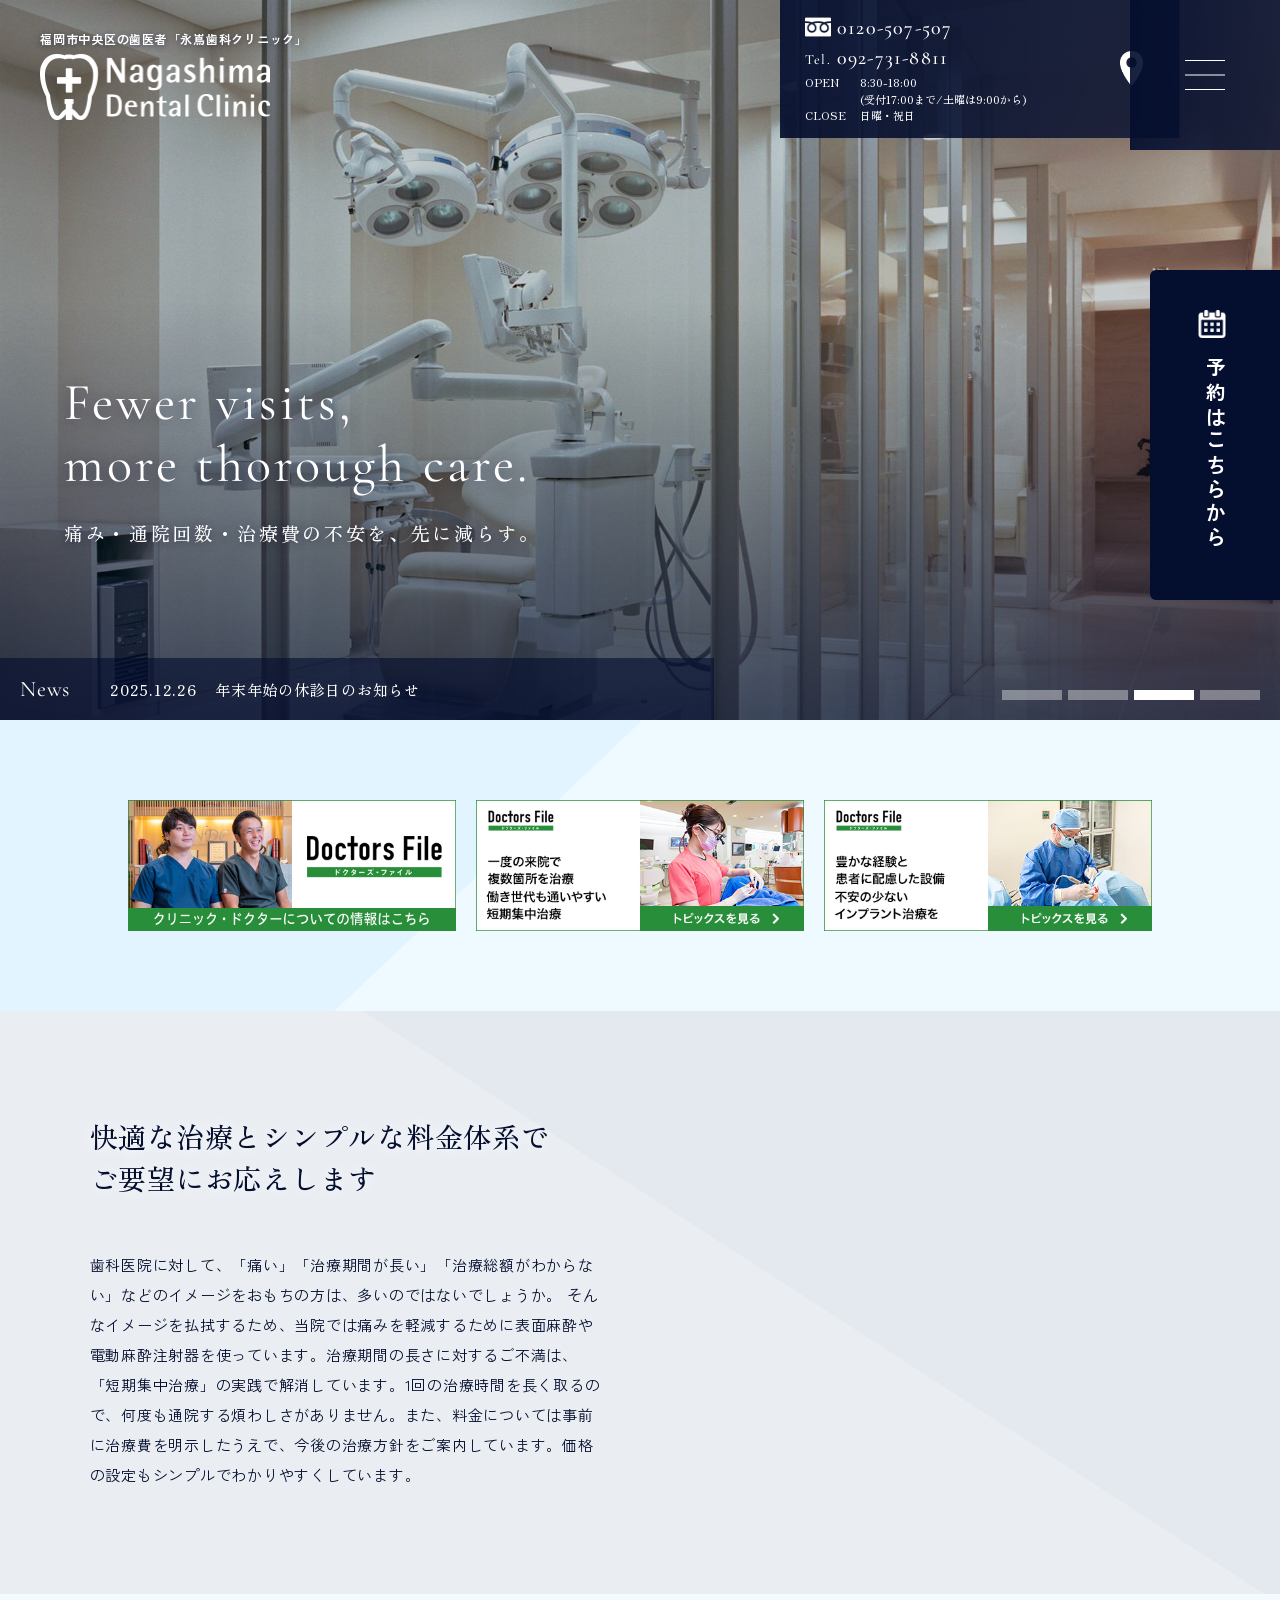
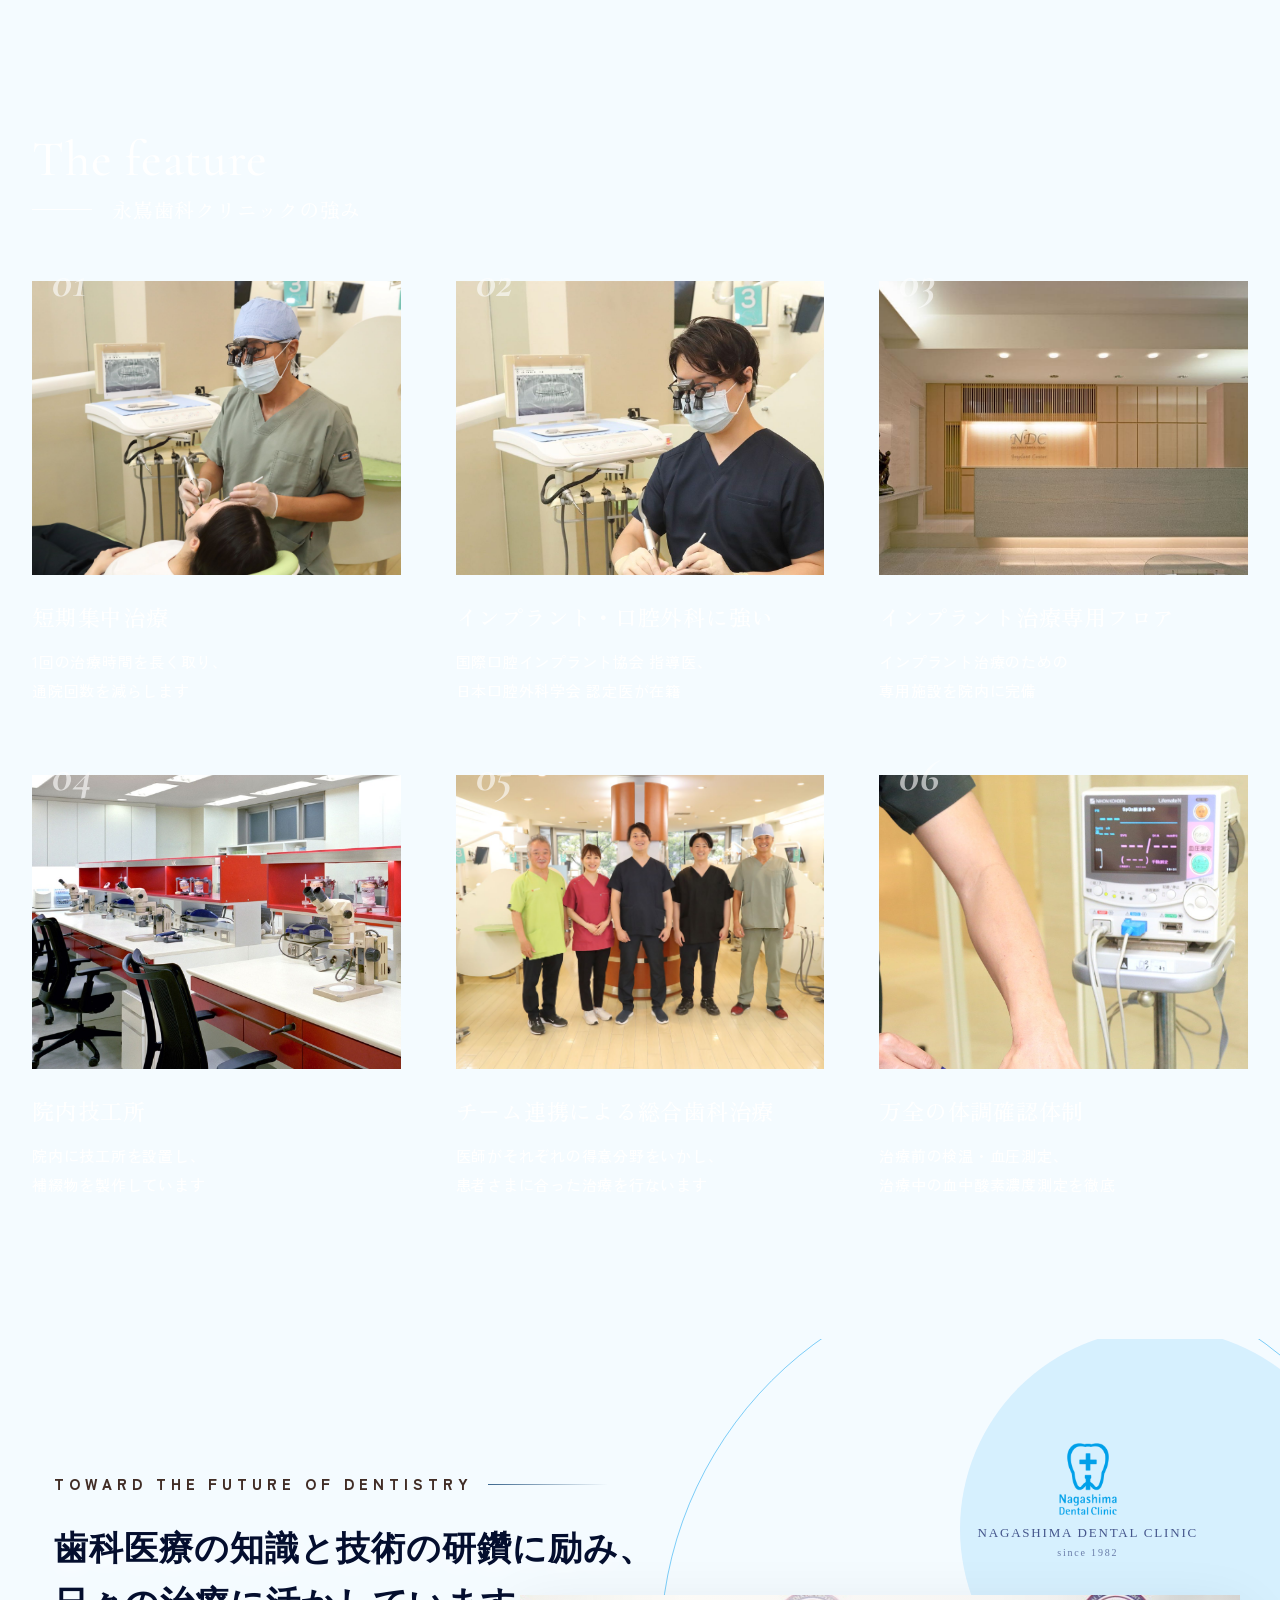
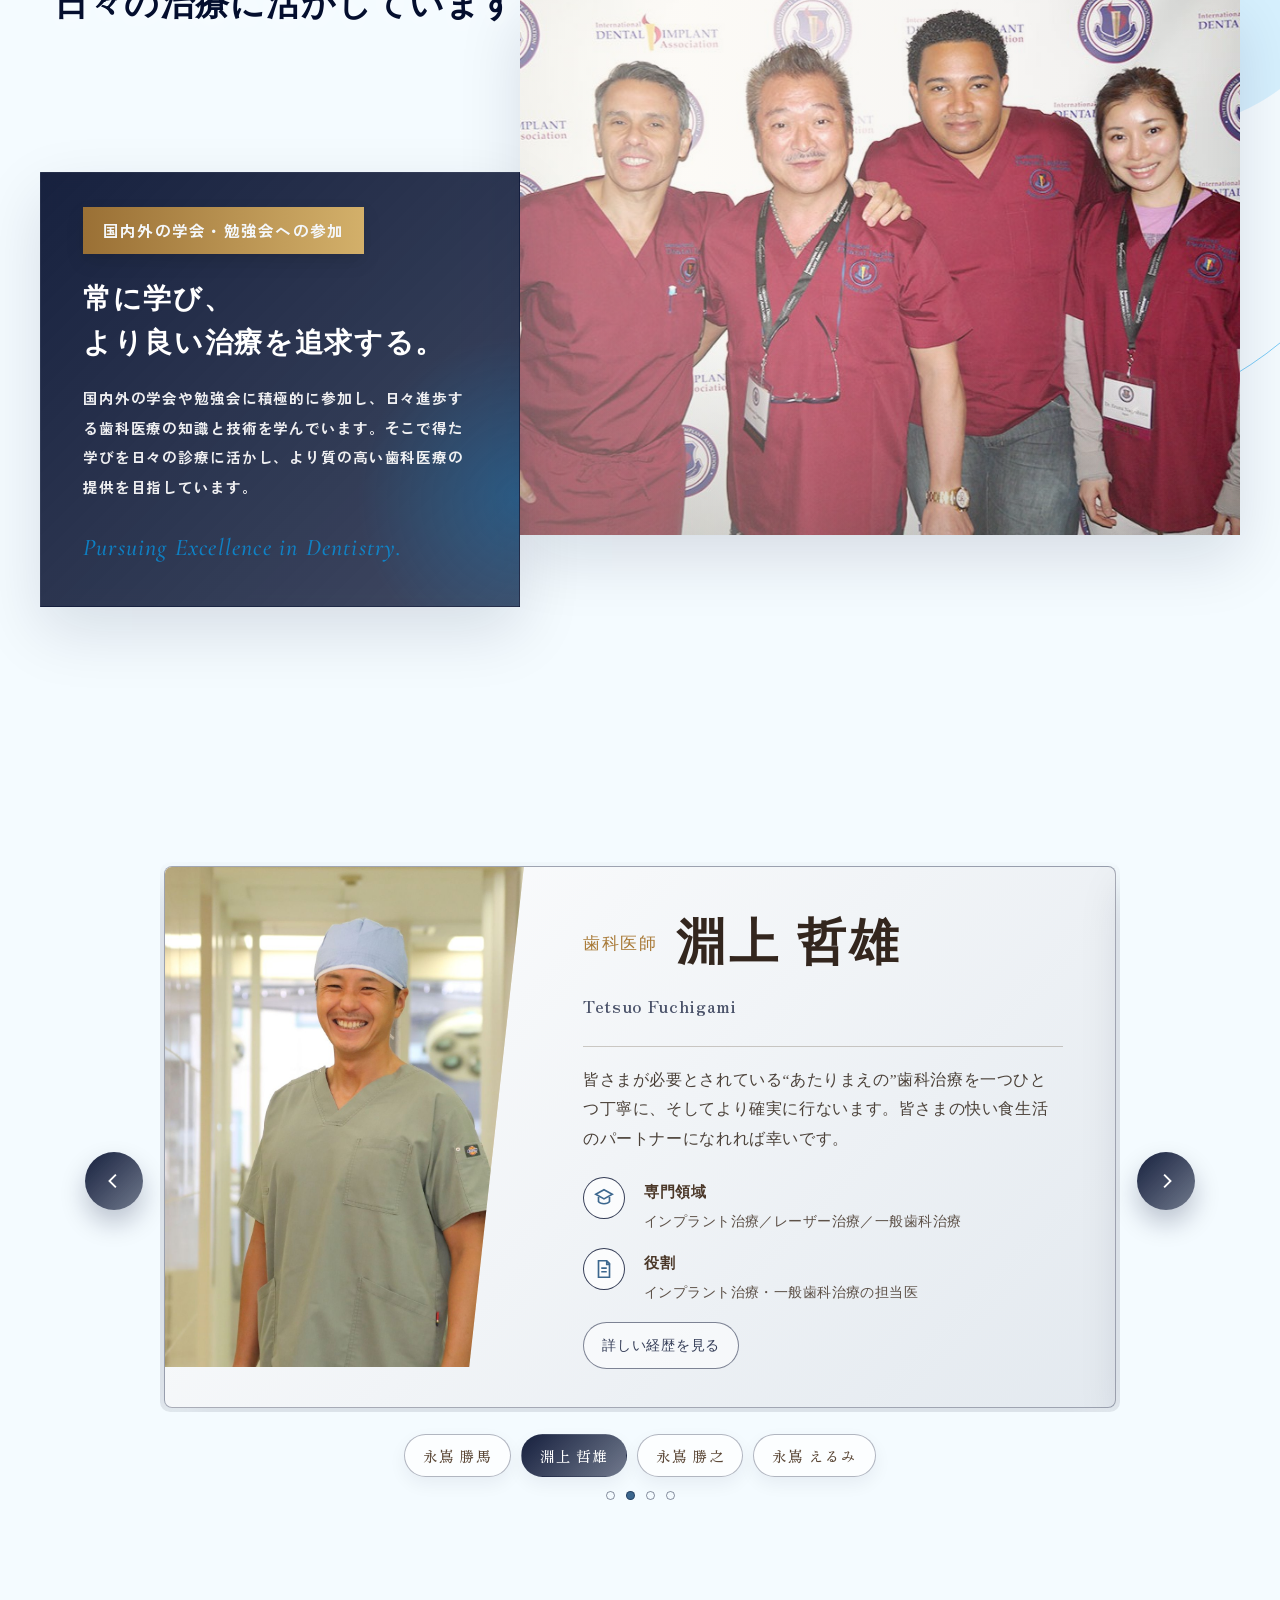
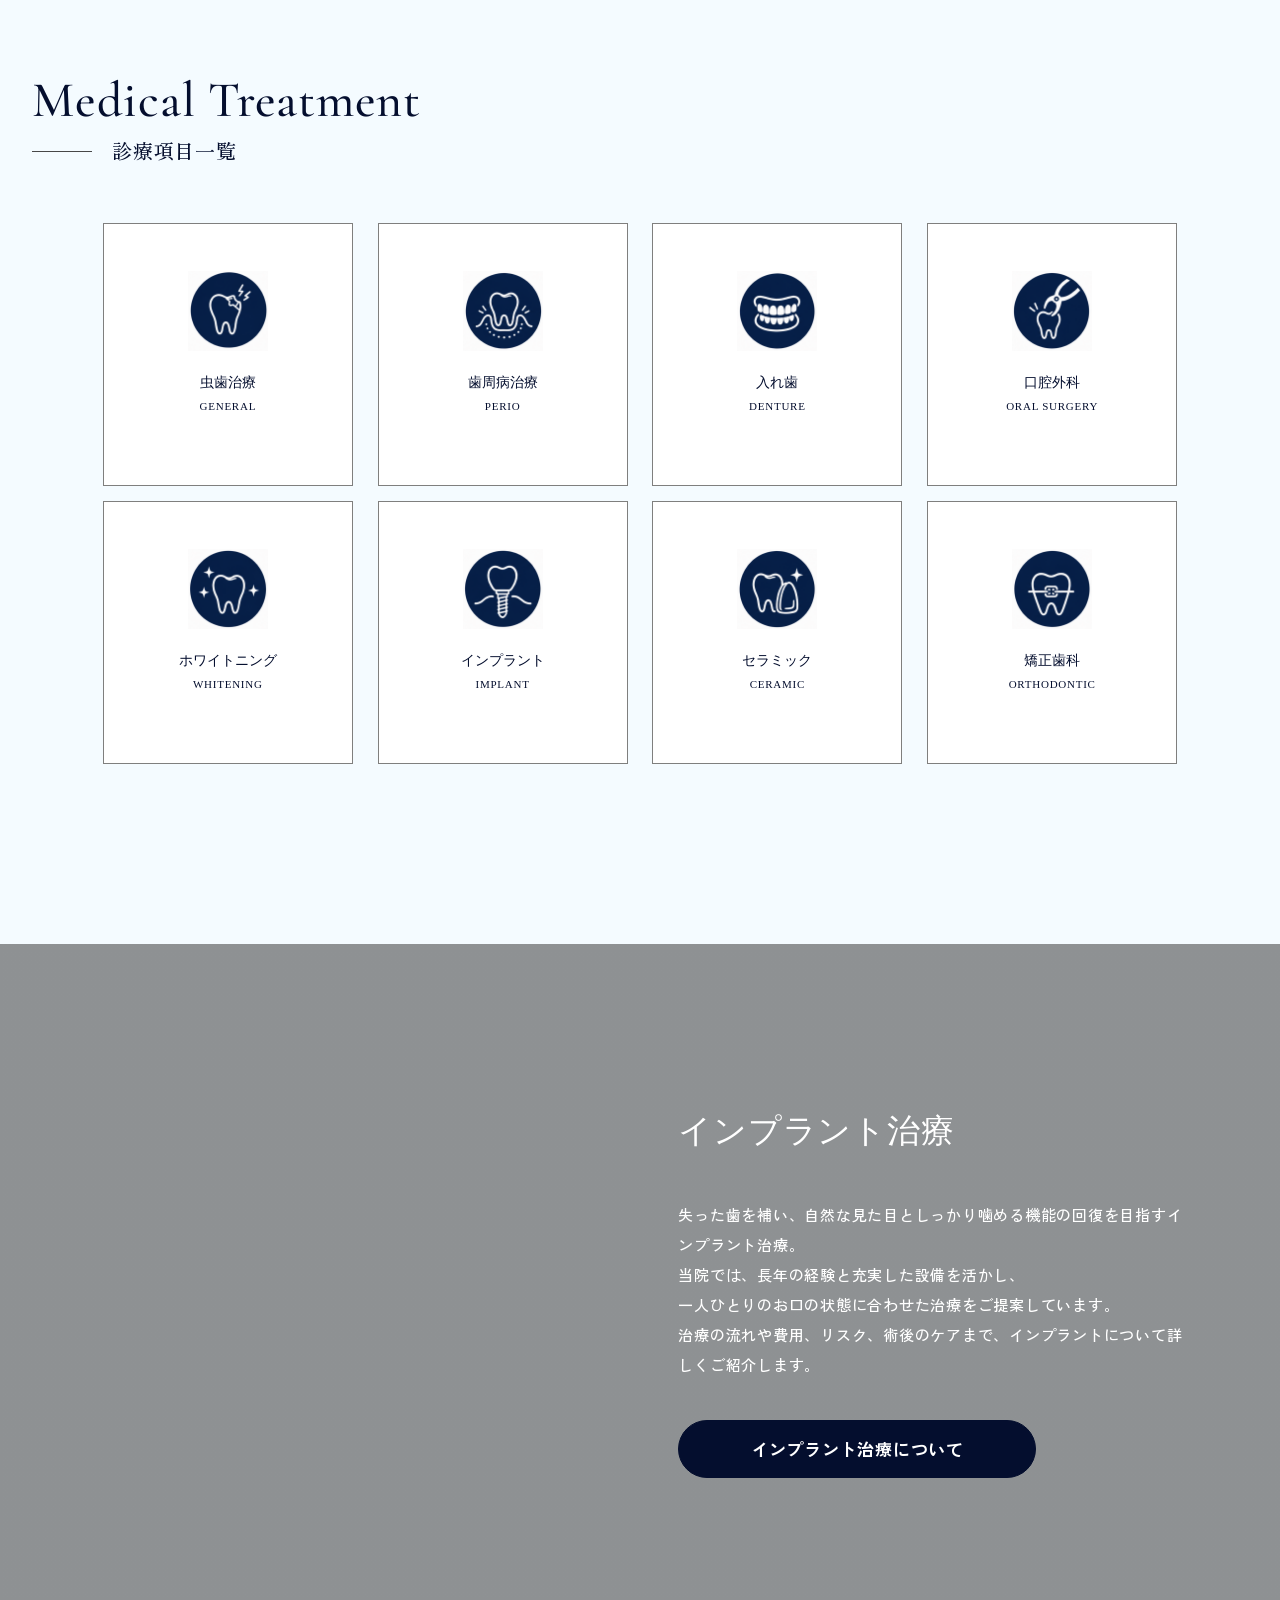
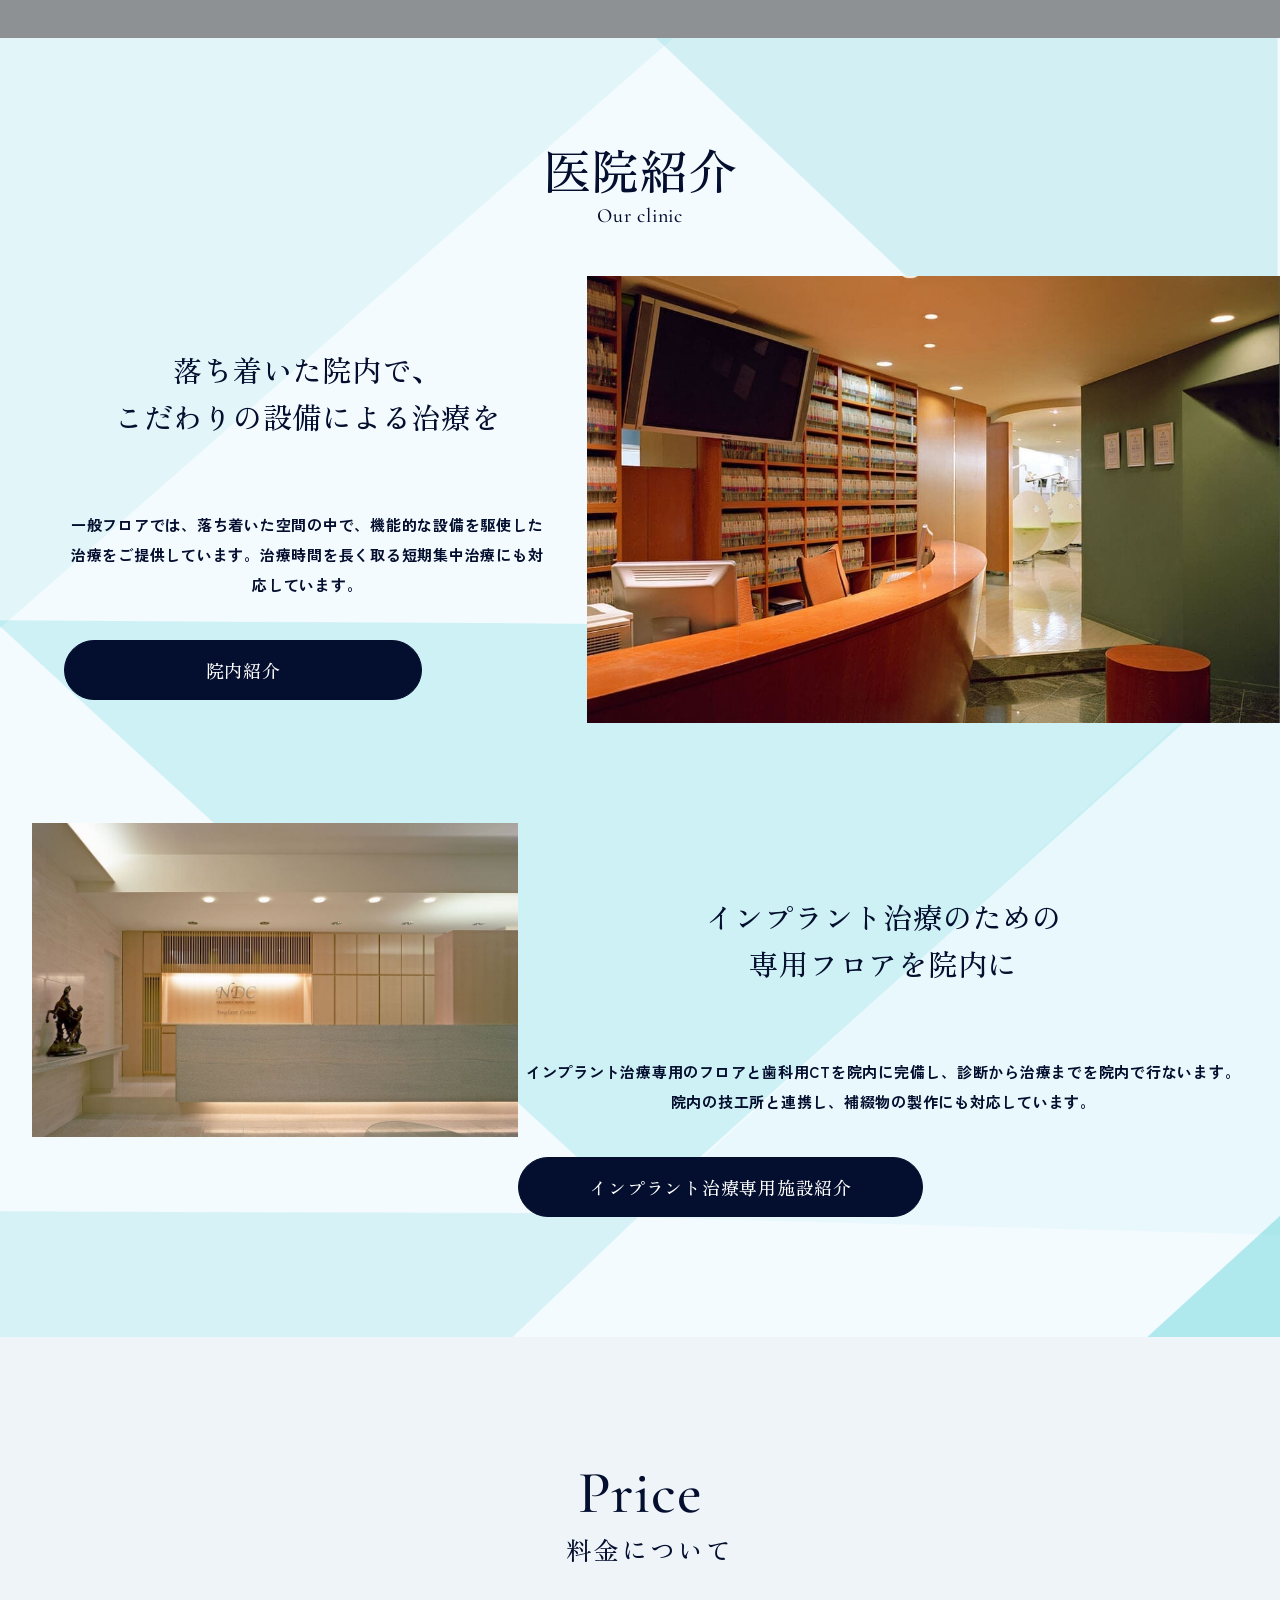
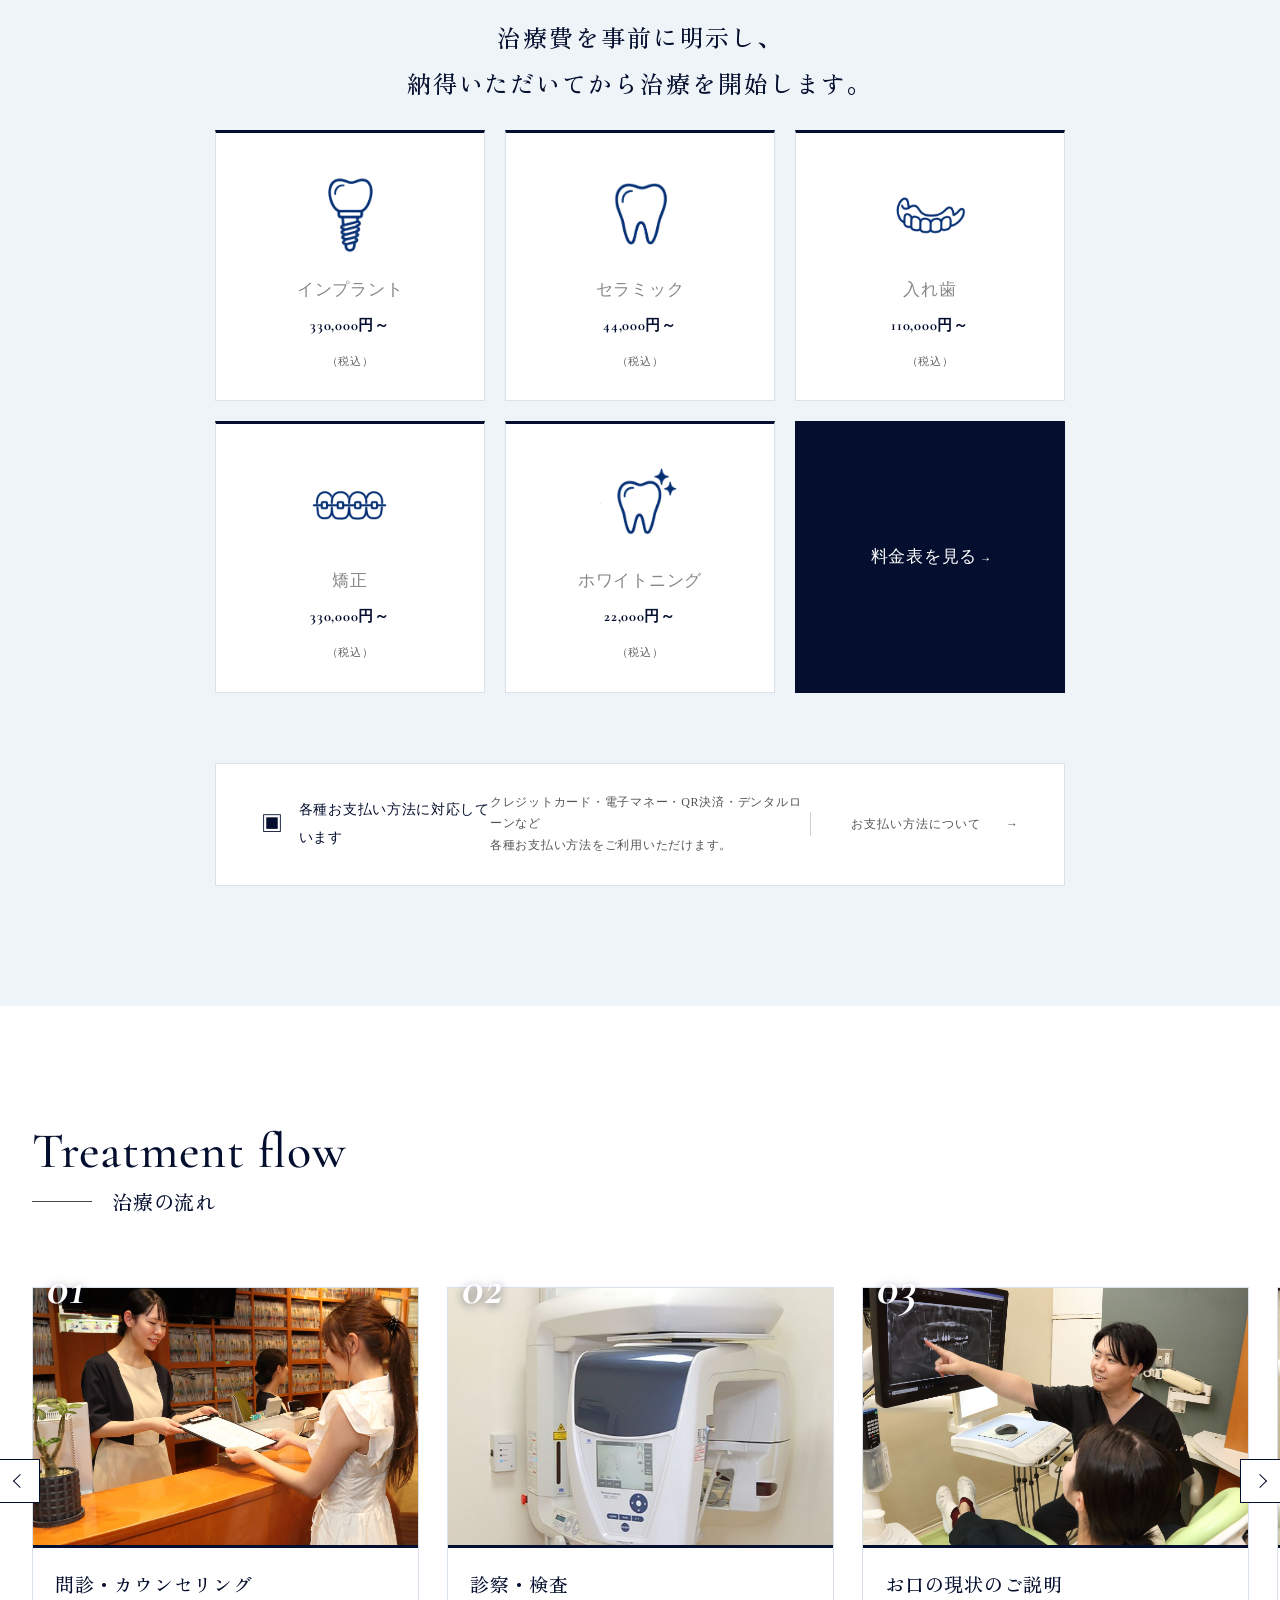
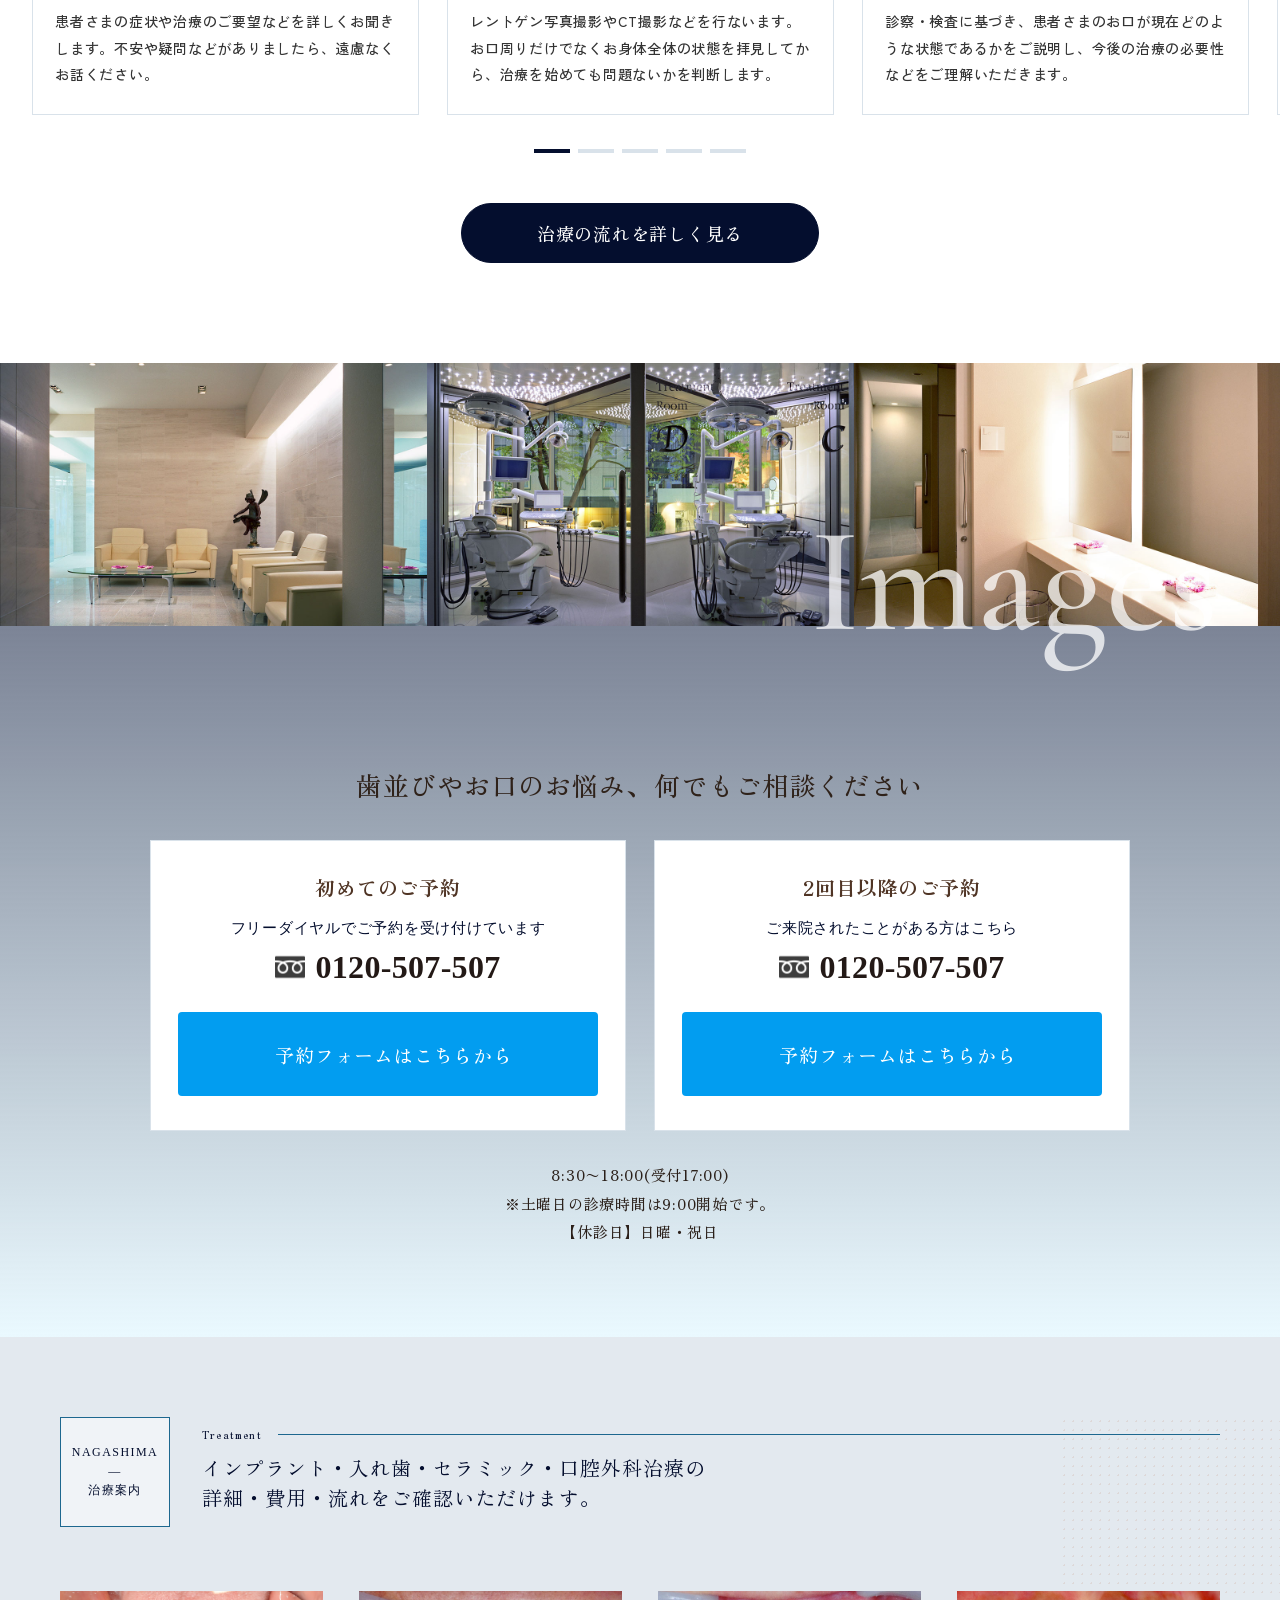
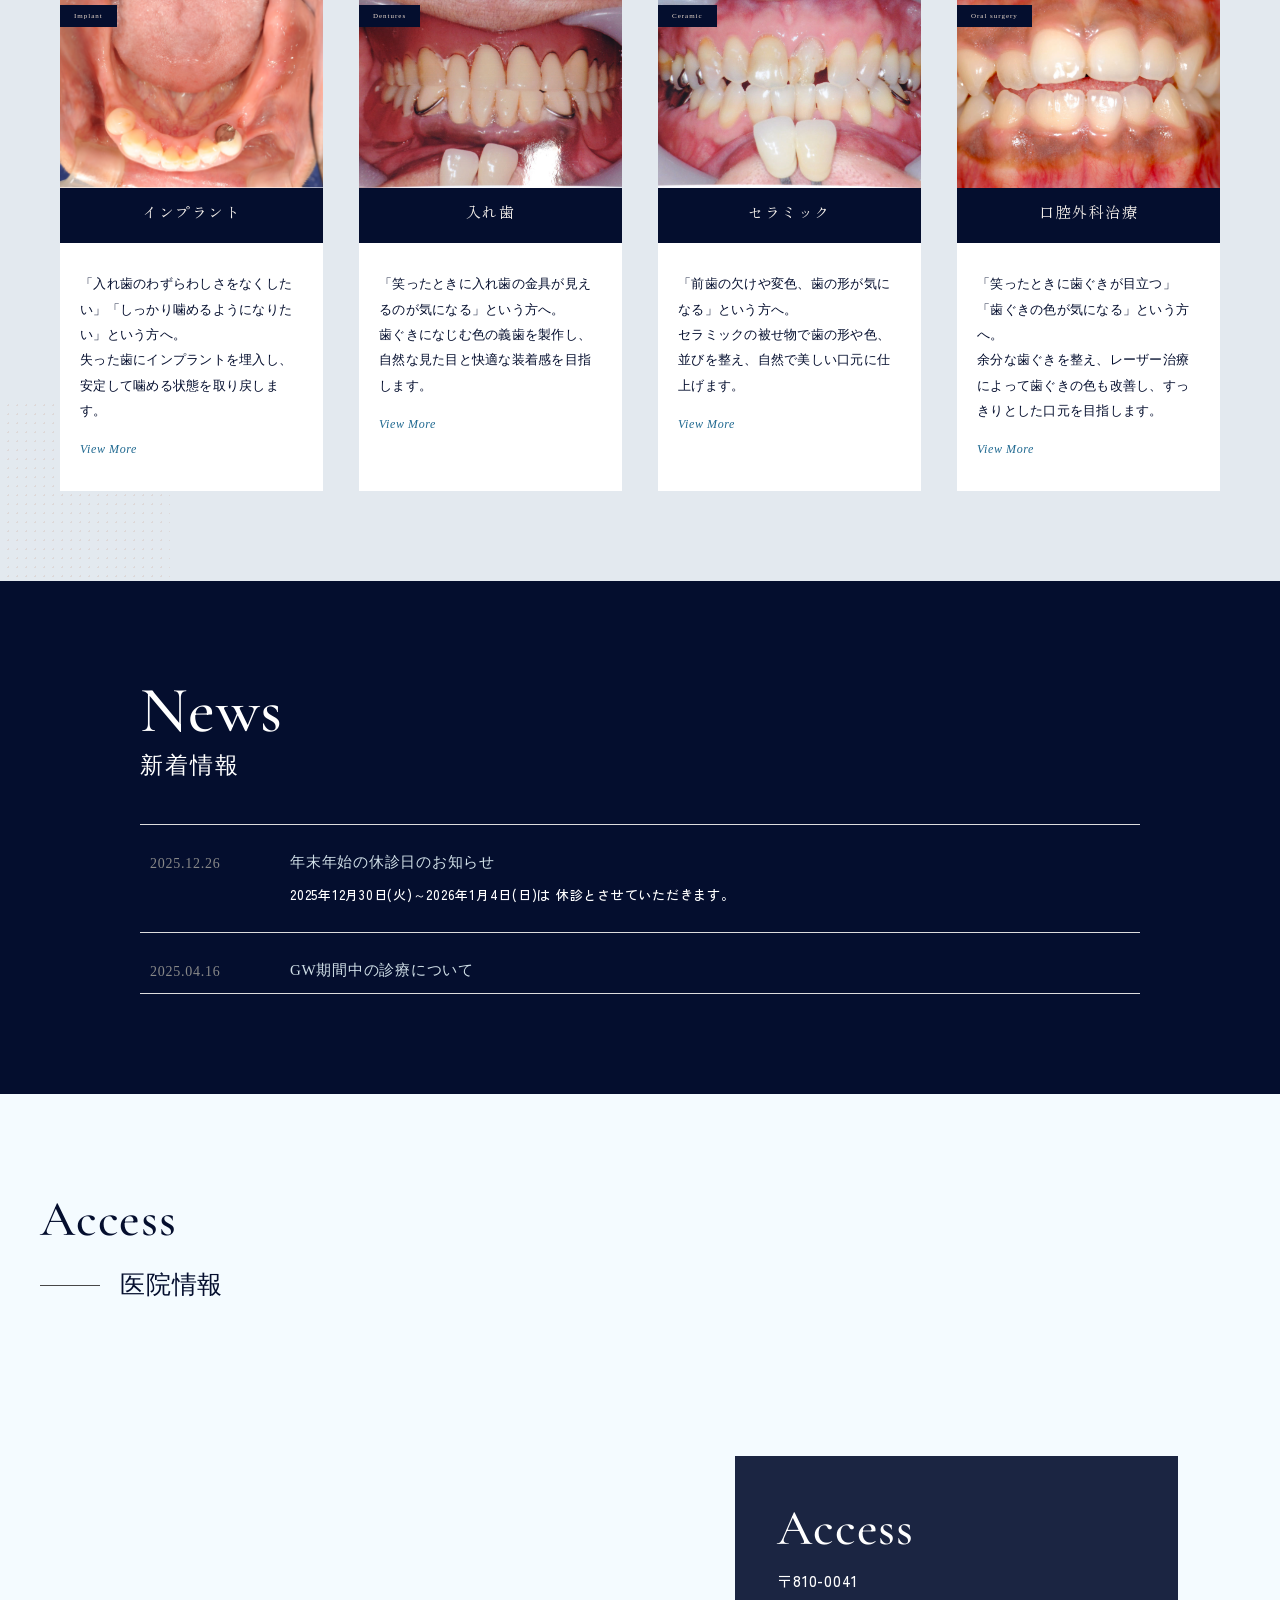
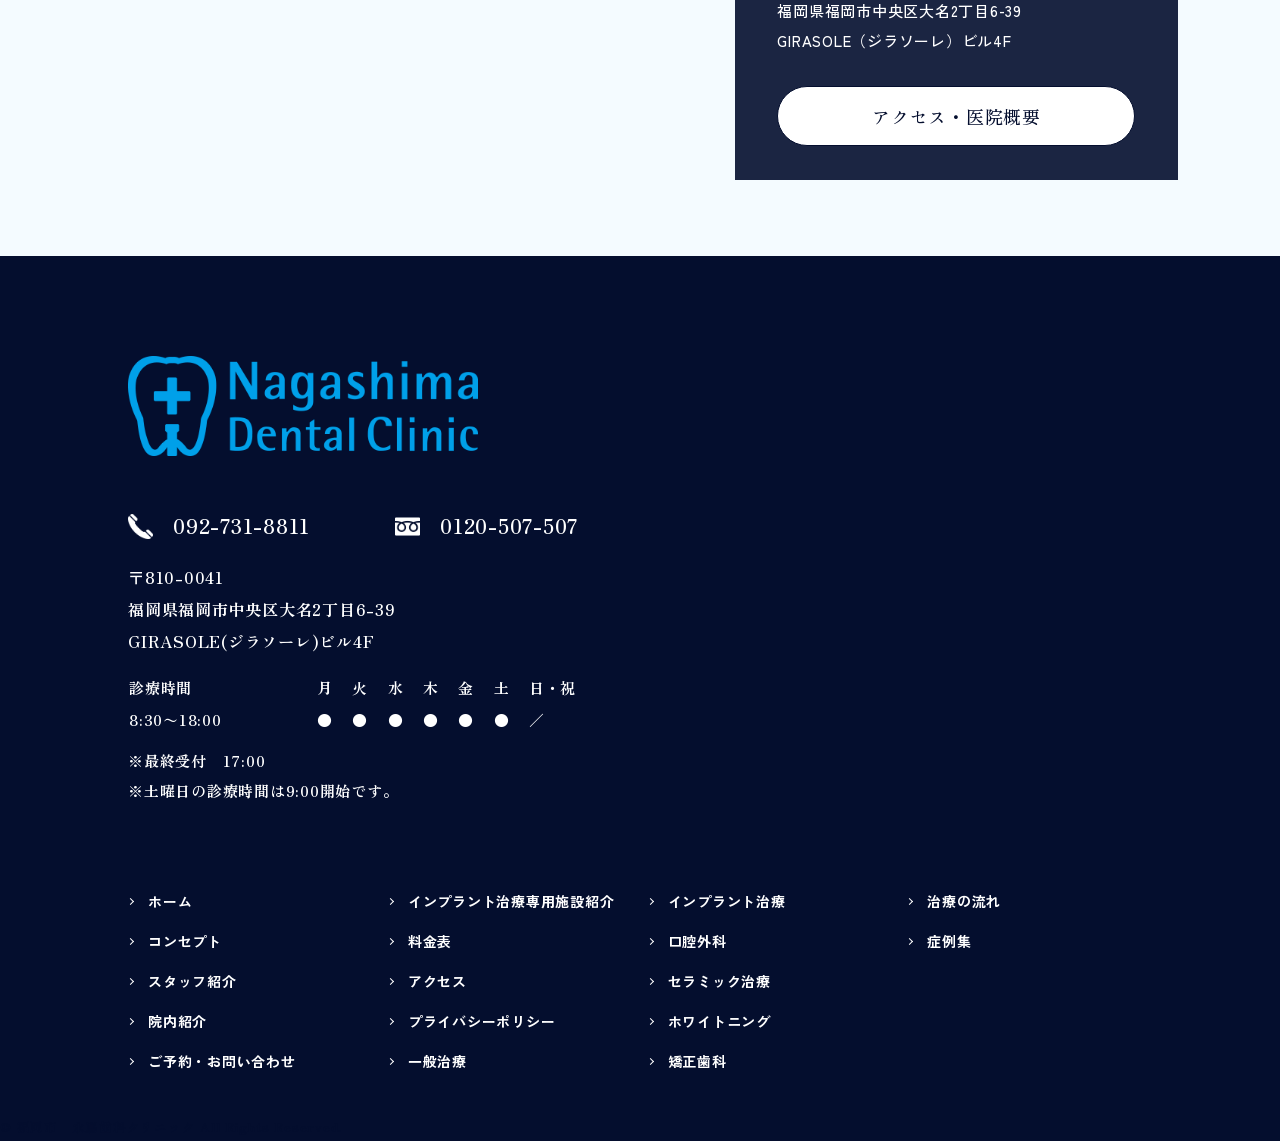
==== commit 3c09fe7c: "TOPデザイン改善：しげなが歯科への一致率と品質を優先 - FV：透明ヘッダー＋白ロゴ、英語セリフ大見出し＋日本語1行、下部スクリム、長方形ドット - 強み：紺の色面に3列×6項目（専用フロア・院内技" ====
--- a/top/index.html
+++ b/top/index.html
@@ -1,1609 +1,1231 @@
-<!DOCTYPE html>
-<html lang="en">
-<head>
-    <head><meta http-equiv="Content-Type" content="text/html; charset=UTF-8">
-
-    
-<meta name="viewport" content="width=device-width, initial-scale=1.0">
-    <title>福岡の歯科・インプラント治療　永嶌歯科クリニック</title>
-    <meta name="robots" content="max-image-preview:large">
-<link rel="dns-prefetch" href="https://ajax.googleapis.com/">
-
-    <link rel="stylesheet" href="css/style.css">
-<link rel="stylesheet" href="css/font.css">
-
-<!--------- font-------- -->
-<link rel="preconnect" href="https://fonts.googleapis.com">
-<link rel="preconnect" href="https://fonts.gstatic.com" crossorigin>
-<link href="https://fonts.googleapis.com/css2?family=Zen+Old+Mincho&display=swap" rel="stylesheet">
-<link href="https://fonts.googleapis.com/css2?family=Cormorant+Garamond:ital,wght@0,300..700;1,300..700&display=swap" rel="stylesheet">
-<link href="https://fonts.googleapis.com/css2?family=Zen+Kaku+Gothic+Antique&display=swap" rel="stylesheet">
-
-<!-------------------- JS------------ -->
-<link rel="stylesheet" href="./css/slick.css">
-
-</head>
-
-
-<body>
-
-  <!------------ ヘッダー----------->
-   <header class="header">
-      <div class="h-container">
-          <div class="h-logo"><h1 class="headh1">福岡市中央区の歯医者<br class="sp-only">「永嶌歯科クリニック」</h1><a href=""><img src="img/f-logo.png" alt="永嶌歯科クリニックロゴ"></a></div>
-                
-      <ul class="h-contact">
-                    <li class="txt">
-                      <ul class="fd-ul">
-                        <li class="fd-li"><div class="free-dial"><img src="./img/free-dial.png"></div></li>
-                        <li> <p><a href="tel:0120507507" class="h-tel"><span class="small">
-
-                        </span>0120-507-507</a></p></li></ul>
-                         <p><a href="tel:0927318811" class="h-tel"><span class="small">Tel.</span>092-731-8811</a></p>
-                        <dl class="h-time">
-                            <dt>OPEN</dt>
-                            <dd>8:30-18:00
-              <br>(受付17：00まで/土曜は9：00から)
-                        
-                            </dd>
-                            <dt>CLOSE</dt>
-                            <dd>日曜・祝日</dd>
-                        </dl>
-                    </li>
-					<li class="btn"><a href=""><img src="./img/map-pin.png"  alt="アクセスアイコン"></a></li>
-                </ul>
-   </header>
-
- <!---------- ハンバーガーメニュー--------->
- <nav class="g-navi">
-            <div class="sp-navi">
-        <div class="sp-navi-btns">
-
-            <div class="item">
-                <a href="tel:0927318811">
-                    <span class="img">
-                        <img src="./img/sp_tel.png" width="17" height="23" alt="電話アイコン">
-                    </span>
-                    <span class="ttl">Tel</span>
-                </a>
-            </div>
-
-            <div class="item">
-                <a href="">
-                    <span class="img">
-                        <img src="./img/sp_access.png" width="18" height="22" alt="accessロゴ">
-                    </span>
-                    <span class="ttl">Access</span>
-                </a>
-            </div>
-
-            <div class="item">
-                <a href="">
-                    <span class="img">
-                        <img src="./img/sp_home.png" width="20" height="20" alt="家アイコン">
-                    </span>
-                    <span class="ttl">Home</span>
-                </a>
-            </div>
-
-            <div class="humberger">
-                <span></span>
-                <span></span>
-                <span></span>
-                <span class="ttl">MENU</span>
-            </div>
-
-        </div>
-            <div class="pc-humberger humberger"><span></span><span></span><span></span></div><div class="sp-navi-contents">
-
-                            <div class="child">
-             <ul>
-            <li class="hm-about"><a href="#">当院について</a></li>                         
-            <li><a href="#">コンセプト</a></li>
-            <li><a href="#">院内紹介</a></li>
-            <li><a href="#">スタッフ紹介</a></li>
-            <li><a href="#">インプラント治療専用施設紹介</a></li>
-
-            <li class="hm-flow"><a href="#">治療の流れ</a></li>
-            <li class="hm-treatment"><a href="#">診療案内</a></li>
-            <li><a href="#">一般治療</a></li>
-            <li><a href="#">口腔外科</a></li>
-            <li><a href="#">ホワイトニング</a></li>
-            <li><a href="#">インプラント治療</a></li>
-            <li><a href="#">セラミック治療</a></li>
-            <li><a href="#">矯正歯科</a></li>
-
-            <li class="hm-implants"><a href="#">インプラントについて詳しく</a></li>
-
-            <li><a href="#">インプラント周囲炎について</a></li>
-            <li><a href="#">インプラントのよくある質問</a></li>
-            <li><a href="#">インプラント治療後のケア方法</a></li>
-            <li><a href="#">インプラントと入れ歯の違いについて</a></li>
-            <li><a href="#">インプラントのリスクと副作用</a></li>
-            <li><a href="#">インプラント治療を含めた歯の治療期間を短く！</a></li>
-
-            <li class="hm-case"><a href="#">症例集</a></li>
-            <li class="hm-price"><a href="#">料金表</a></li>
-            <li class="hm-access"><a href="#">アクセス</a></li>
-            <li class="hm-reserve"><a href="#">ご予約・お問い合わせ</a></li>
-            </ul>
-                    
-            <div class="sp-navi-other">
-
-                        
-                    </div>
-                </div><div class="overlay"></div>
-            </div>
-        </nav>
-
-<!-- 予約ボタン -->
-
-<div class="hero-reserve">
-  <a href="">
-    <div class="reserve-warp">
-      <i class="reserve-icon">
-        <img src="./img/hero-reserve_icon2.png">
-        <p>予約はこちらから</p>
-      </i>
-    </div>
-  </a>
-</div>
-           
-
-				
-  <!--------------hero-------------->
-<div class="hero">
-    <div class="hero-slider-wrap" style="height: auto;">
-        <p class="hero-ttl">
-            <span class="en"> 痛み・治療期間・治療費<br class="pc-only">歯科治療の不安に寄り添う歯科医院</span>
-            <span class="jp">短期集中治療/インプラント・口腔外科<br>わかりやすい治療費/充実した設備</span>
-        </p>
-
-        <!-- ✅ 正しい構造：ulの直下はliのみ -->
-        <ul class="hero-slider ">
-           <li class="item">
-            <picture> 
-              <source media="(max-width: 800px)" srcset="./img/hero_slide5_SP.jpg">
-            <img src="./img/hero_slide5.jpg" alt="メインビジュアル2">
-            </picture>
-            </li>
-
-            <li class="item">
-            <picture> 
-              <source media="(max-width: 800px)" srcset="./img/hero_slide3_SP.jpg">
-            <img src="./img/hero_slide3_2.JPG" alt="メインビジュアル3">
-            </picture>
-            </li>
-             
-            <li class="item">
-            <picture> 
-              <source media="(max-width: 800px)" srcset="./img/hero_slide6_SP.jpg">
-            <img src="./img/hero_slide6.jpg" alt="メインビジュアル3">
-            </picture>
-            </li>
-                     
-            <li class="item">
-            <picture> 
-              <source media="(max-width: 800px)" srcset="./img/hero_slide4_SP.jpg">
-            <img src="./img/hero_slide4.JPG" alt="メインビジュアル1">
-            </picture>
-            </li>
-         
-
-        </ul>
-
-
-    </div>
-
-    <div class="hero-news">
-        <h2 class="ttl">News</h2>
-        <ul class="list-top-news">
-            <li>
-                <time datetime="2026-07-02T12:38:14+09:00">2026.07.02</time>
-                <a href="">お知らせ</a>
-            </li>
-        </ul>
-    </div>
-</div>
-
-<section class="sec01">
-  <div class="container">
-<div class="sec01-layout">
-
-  <a href=""><img src="./img/img_banner01 (1).jpg"></a>
-   <a href=""><img src="./img/img_banner02 (1).jpg"></a>
-    <a href=""><img src="./img/img_banner03 (1).jpg"></a>
-
-</div>
-</div>
-</section>
-
-        <section class="sec02 lazyload">
-            <div class="sec02-layout">
-                <h2 class="l-ttl">患快適な治療とシンプルな料金体系で<br>ご要望にお応えします</h2>
-                <p class="l-txt">歯科医院に対して、「痛い」「治療期間が長い」「治療総額がわからない」などのイメージをおもちの方は、多いのではないでしょうか。
-そんなイメージを払拭するため、当院では痛みを軽減するために表面麻酔や電動麻酔注射器を使っています。治療期間の長さに対するご不満は、「短期集中治療」の実践で解消しています。1回の治療時間を長く取るので、何度も通院する煩わしさがありません。また、料金については事前に治療費を明示したうえで、今後の治療方針をご案内しています。価格の設定もシンプルでわかりやすくしています。</p>
-            </div>
-        </section>
-
-
-
-
-        <!---------------- The feature 永嶌歯科クリニックの強み------------>
-           <section class="sec04">
-            <div class="container02">
-                <h2 class="t-ttl01 white"><span class="en">The feature</span><span class="jp">永嶌歯科クリニックが選ばれる４つの強み</span></h2>
-                <ul class="sec04-card">
-
-                    <li>
-                        <figure class="card-img">
-                            <span class="num">01</span>
-							<img loading="lazy" src="./img/feature_implants.JPG">
-                        </figure>
-                        <h3 class="card-ttl">短期集中治療</h3>
-                        <p class="card-txt">当院では1回の治療時間を長く取る「短期集中治療」を実践し、<br>患者さまの負担を減らせるよう努めています。</p>
-                    </li>
-
-                                        <li>
-                        <figure class="card-img">
-                            <span class="num">02</span>
-							<img loading="lazy" src="./img/feature05.jpg">
-                            </figure>
-                        <h3 class="card-ttl">インプラント・口腔外科に強い</h3>
-                        <p class="card-txt">専門性を活かした総合的な診断と治療</p>
-                    </li>
-
-                    <li>
-                        <figure class="card-img">
-                            <span class="num">03</span>
-							<a href="https://www.shigenaga-dc.com/preventive/"><img loading="lazy" src="./img/feature04.JPG"></a>
-                        </figure>
-                        <h3 class="card-ttl">チーム連携による総合歯科治療</h3>
-                        <p class="card-txt">医師がそれぞれ得意分野をいかし、<br>患者さまに合った治療を行なっていきます。</p>
-                    </li>
-                    <li>
-                        <figure class="card-img">
-                            <span class="num">04</span>
-							<img loading="lazy" src="./img/feature03.JPG">
-                        </figure>
-                        <h3 class="card-ttl">万全の体調確認体制</h3>
-                        <p class="card-txt">安心して治療を受けていただくために<br>患者さまの体調確認を徹底しています。</p>
-                    </li>
-
-                </ul>
-            </div>
-        </section>
-
-
-
-        <!------------医師紹介-------------->
-		<section class="tm-team" aria-labelledby="tm-team-title" id="doctor">
-
-
-		  <div class="tm-team__inner">
-      
-
-			<div class="tm-team__brand" aria-hidden="true">
-			  <img class="tm-team__brand-mark" src="./img/logo.png" alt="永嶌歯科クリニックロゴ">
-			  <p class="tm-team__brand-name">NAGASHIMA DENTAL CLINIC</p>
-			  <p class="tm-team__brand-since">since 0000</p>
-			</div>
-
-			<div class="tm-team__hero">
-			  <div class="tm-team__lead">
-				<p class="tm-team__eyebrow">TOWARD THE FUTURE OF DENTISTRY</p>
-				<h2 class="tm-team__title" id="tm-team-title">歯科医療の知識と技術の研鑽に励み、<br>日々の治療に活かしています</h2>
-			  </div>
-
-			  <div class="tm-team__photo-wrap">
-				<img class="tm-team__photo" id="tmMainVisualImg" src="./img/doctor1.jpg" alt="永嶌歯科クリニックのスタッフ集合写真">
-			  </div>
-
-			  <section class="tm-team__message" aria-label="外部顧問医師・専門家ネットワークの特徴">
-				<span class="tm-team__message-badge">国内外の学会・勉強会への参加</span>
-				<h3 class="tm-team__message-title">常に学び、<br>より良い治療を追求する。</h3>
-				<p class="tm-team__message-text">
-				国内外の学会や勉強会に積極的に参加し、日々進歩する歯科医療の知識と技術を学んでいます。そこで得た学びを日々の診療に活かし、より質の高い歯科医療の提供を目指しています。
-				</p>
-				<p class="tm-team__script">TPursuing Excellence in Dentistry.</p>
-			  </section>
-			</div>
-
-
-
-
-			<div class="tm-team__slider-section" id="tmSliderSection">
-			  <button class="tm-team__nav tm-team__nav--prev" type="button" aria-label="前の医師を見る" id="tmPrevBtn">
-				<svg viewBox="0 0 24 24" aria-hidden="true"><path d="M15.4 4.4 7.8 12l7.6 7.6-1.8 1.8L4.2 12l9.4-9.4z"></path></svg>
-			  </button>
-
-			  <div class="tm-team__slide-viewport" id="tmSlideViewport" aria-live="polite">
-				<div class="tm-team__slide-track" id="tmSlideTrack" style="transition: transform var(--tm-slide-duration) var(--tm-slide-ease); transform: translateX(0%);">
-  <div class="tm-team__slide" data-index="0" aria-hidden="false">
-    <article class="tm-team__advisor-card">
-      <div class="tm-team__advisor-photo">
-     <img src="./img/nagashimadr.JPG" alt="院長 永嶌 勝馬">
-      </div>
-      <div class="tm-team__advisor-body">
-       
-        <div class="tm-team__profile-head">
-          <h3 class="tm-team__profile-name-ja">院長 永嶌 勝馬</h3>
-          <p class="tm-team__profile-name-en"></p>
-        </div>
-        <p class="tm-team__summary">インビザラインをはじめとした矯正治療の専門的な知見をもとに、治療計画や技術面から当院をサポート。</p>
-        <ul class="tm-team__focus-list">
-          <li class="tm-team__focus-item">
-            <span class="tm-team__focus-icon" aria-hidden="true">
-              <svg width="22" height="22" viewBox="0 0 24 24"><path fill="none" stroke="currentColor" stroke-width="1.8" d="m12 3 9 5-9 5-9-5 9-5Zm-6 8v5c2 3 10 3 12 0v-5"></path></svg>
-            </span>
-            <div>
-              <span class="tm-team__focus-title">専門領域</span>
-              <p class="tm-team__focus-text">矯正治療／インビザライン／治療計画の監修</p>
-            </div>
-          </li>
-          <li class="tm-team__focus-item">
-            <span class="tm-team__focus-icon" aria-hidden="true">
-              <svg width="22" height="22" viewBox="0 0 24 24"><path fill="none" stroke="currentColor" stroke-width="1.8" d="M6 3h9l3 3v15H6V3Zm9 0v4h4M9 11h6M9 15h6"></path></svg>
-            </span>
-            <div>
-              <span class="tm-team__focus-title">役割</span>
-              <p class="tm-team__focus-text">矯正治療の指導・症例相談・院内教育のサポート</p>
-            </div>
-          </li>
-        </ul>
-        
-    <details class="tm-team__detail">
-      <summary class="tm-team__detail-summary">詳しい経歴を見る</summary>
-      <div class="tm-team__detail-body">
-        <section>
-          <h4 class="tm-team__profile-section-title">経歴</h4>
-          <ul class="tm-team__profile-list"><li>平成5年 東北大学理学部生物学科卒業</li><li>平成5年 東北大学歯学部入学</li><li>平成11年 東北大学歯学部卒業</li><li>平成11年 東北大学歯学部矯正科入局</li><li>平成15年 東北大学大学院歯学研究科博士課程修了</li><li>平成16年 東北大学歯学研究科助教</li><li>平成19年 くぼた矯正歯科クリニック開業</li><li>平成27年 プティサストラ大学非常勤講師</li><li>平成28年 宇都宮プライム矯正歯科開院</li><li>平成29年 プティサストラ大学臨床教授</li><li>平成29年 インビザライン公認クリニカルスピーカー</li><li>平成30年 インビザライン社公認ファカルティー</li></ul>
-        </section>
-        <div>
-    <section>
-      <h5 class="tm-team__profile-section-title">所属・認定・資格等</h5>
-      <ul class="tm-team__profile-tags">
-        <li>日本矯正歯科学会</li><li>成人矯正歯科学会</li><li>東北矯正歯科学会</li><li>World Federation of Orthodontics member</li><li>European Aligner Society</li><li>インビザライン社公認ファカルティー</li><li>インビザライン ダイヤモンドプロバイダー</li>
-      </ul>
-    </section>
-  </div>
-      </div>
-    </details>
-  
-      </div>
-    </article>
-  </div>
-  <div class="tm-team__slide" data-index="1" aria-hidden="true">
-    <article class="tm-team__advisor-card">
-      <div class="tm-team__advisor-photo">
-        <img src="./img/fuchigamidr.JPG" alt="淵上 哲雄">
-      </div>
-      <div class="tm-team__advisor-body">
-       
-        <div class="tm-team__profile-head">
-          <h3 class="tm-team__profile-name-ja">淵上 哲雄</h3>
-          <p class="tm-team__profile-name-en"></p>
-        </div>
-        <p class="tm-team__summary">難易度の高いインプラントや包括的治療について、定期的な直接指導と症例相談を通じて当院をサポート。</p>
-        <ul class="tm-team__focus-list">
-          <li class="tm-team__focus-item">
-            <span class="tm-team__focus-icon" aria-hidden="true">
-              <svg width="22" height="22" viewBox="0 0 24 24"><path fill="none" stroke="currentColor" stroke-width="1.8" d="m12 3 9 5-9 5-9-5 9-5Zm-6 8v5c2 3 10 3 12 0v-5"></path></svg>
-            </span>
-            <div>
-              <span class="tm-team__focus-title">専門領域</span>
-              <p class="tm-team__focus-text">インプラント治療／歯周治療／包括的治療</p>
-            </div>
-          </li>
-          <li class="tm-team__focus-item">
-            <span class="tm-team__focus-icon" aria-hidden="true">
-              <svg width="22" height="22" viewBox="0 0 24 24"><path fill="none" stroke="currentColor" stroke-width="1.8" d="M6 3h9l3 3v15H6V3Zm9 0v4h4M9 11h6M9 15h6"></path></svg>
-            </span>
-            <div>
-              <span class="tm-team__focus-title">役割</span>
-              <p class="tm-team__focus-text">年3〜4回の直接技術指導・オンライン相談・難症例の監修</p>
-            </div>
-          </li>
-        </ul>
-        
-    <details class="tm-team__detail">
-      <summary class="tm-team__detail-summary">詳しい経歴を見る</summary>
-      <div class="tm-team__detail-body">
-        <section>
-          <h4 class="tm-team__profile-section-title">経歴</h4>
-          <ul class="tm-team__profile-list"><li>2004年3月 愛知学院大学 歯学部 卒業</li><li>2004年～ 愛知学院大学 歯学部 歯科放射線学講座 入局</li><li>2004年3月～2015年3月 医療法人 至誠会 二村医院 勤務</li><li>2015年5月 吹上みなみ歯科開設</li><li>2019年3月 歯学博士 取得</li></ul>
-        </section>
-        <div>
-    <section>
-      <h5 class="tm-team__profile-section-title">所属学会・団体</h5>
-      <ul class="tm-team__profile-tags">
-        <li>日本顎咬合学会（認定医）</li><li>日本口腔インプラント学会（専門医）</li><li>OJ正会員</li><li>日本歯周病学会（認定医）</li><li>日本臨床歯周病学会</li><li>日本歯内療法学会</li><li>日本歯科放射線学会</li><li>日本臨床歯科学会（名古屋SJCD）</li>
-      </ul>
-    </section>
-  
-    <section>
-      <h5 class="tm-team__profile-section-title">所属スタディー・講師活動</h5>
-      <ul class="tm-team__profile-tags">
-        <li>NOAH（名古屋臨床咬合研究会）会長</li><li>JIPI</li><li>愛知学院大学歯学部歯科放射線学講座 講師（非常勤）</li><li>東海歯科医療専門学校（顎口腔機能学）講師</li><li>ナコノ福祉歯科医療専門学校（歯科放射線学）講師</li><li>ドクターブックアカデミー講師</li><li>ホワイトクロス</li>
-      </ul>
-    </section>
-  </div>
-      </div>
-    </details>
-  
-      </div>
-    </article>
-  </div>
-  <div class="tm-team__slide" data-index="2" aria-hidden="true">
-    <article class="tm-team__advisor-card">
-      <div class="tm-team__advisor-photo">
-        <img src="./薩摩川内市の歯医者「しげなが歯科医院」_files/0d678d0c4ae6a3ba33ecd7173cb86959.jpg" alt="西 恭宏">
-      </div>
-      <div class="tm-team__advisor-body">
-       
-        <div class="tm-team__profile-head">
-          <h3 class="tm-team__profile-name-ja">西 恭宏</h3>
-          <p class="tm-team__profile-name-en">Yasuhiro Nishi</p>
-        </div>
-        <p class="tm-team__summary">補綴・義歯・摂食嚥下などの専門的知見を活かし、患者様の生活背景まで見据えた診療を支援。</p>
-        <ul class="tm-team__focus-list">
-          <li class="tm-team__focus-item">
-            <span class="tm-team__focus-icon" aria-hidden="true">
-              <svg width="22" height="22" viewBox="0 0 24 24"><path fill="none" stroke="currentColor" stroke-width="1.8" d="m12 3 9 5-9 5-9-5 9-5Zm-6 8v5c2 3 10 3 12 0v-5"></path></svg>
-            </span>
-            <div>
-              <span class="tm-team__focus-title">専門領域</span>
-              <p class="tm-team__focus-text">補綴治療／義歯／摂食嚥下／高齢者歯科</p>
-            </div>
-          </li>
-          <li class="tm-team__focus-item">
-            <span class="tm-team__focus-icon" aria-hidden="true">
-              <svg width="22" height="22" viewBox="0 0 24 24"><path fill="none" stroke="currentColor" stroke-width="1.8" d="M6 3h9l3 3v15H6V3Zm9 0v4h4M9 11h6M9 15h6"></path></svg>
-            </span>
-            <div>
-              <span class="tm-team__focus-title">役割</span>
-              <p class="tm-team__focus-text">専門領域の症例相談・治療方針の監修・教育支援</p>
-            </div>
-          </li>
-        </ul>
-        
-    <details class="tm-team__detail">
-      <summary class="tm-team__detail-summary">詳しい経歴を見る</summary>
-      <div class="tm-team__detail-body">
-        <section>
-          <h4 class="tm-team__profile-section-title">経歴</h4>
-          <ul class="tm-team__profile-list"><li>1986年 徳島大学 歯学部 卒業</li><li>1986年6月 - 1988年12月 鹿児島大学歯学部附属病院 第2補綴科 助手</li><li>1989年4月 - 2003年5月 鹿児島大学歯学部附属病院 第2補綴科 助手</li><li>2003年6月 - 2003年11月 鹿児島大学歯学部附属病院 第2補綴科 講師</li><li>2003年12月 - 2008年3月 鹿児島大学医学部・歯学部附属病院 義歯補綴科 講師</li><li>2008年4月 - 現在 大学院医歯学総合研究科 口腔顎顔面補綴学分野 准教授</li></ul>
-        </section>
-        <div>
-    <section>
-      <h5 class="tm-team__profile-section-title">所属学協会</h5>
-      <ul class="tm-team__profile-tags">
-        <li>日本栄養治療学会（JSPEN）</li><li>日本義歯ケア学会</li><li>日本口腔ケア学会</li><li>日本歯科医学教育学会</li><li>日本摂食嚥下リハビリテーション学会</li><li>日本口腔インプラント学会</li><li>日本歯科審美学会</li><li>日本老年歯科医学会</li><li>日本補綴歯科学会</li><li>ICP（International College of Prosthodontics）</li>
-      </ul>
-    </section>
-  
-    <section>
-      <h5 class="tm-team__profile-section-title">資格・委員歴</h5>
-      <ul class="tm-team__profile-tags">
-        <li>日本栄養治療学会（JSPEN）認定歯科医</li><li>日本口腔ケア学会 評議員</li><li>日本摂食嚥下リハビリテーション学会 認定士</li><li>日本歯科医学教育学会 代議員</li><li>日本老年歯科医学会 専門医・指導医</li><li>日本老年歯科医学会 代議員</li><li>鹿児島摂食嚥下リハビリテーション研究会 世話人</li><li>日本補綴歯科学会 代議員</li><li>日本補綴歯科学会 指導医</li><li>日本補綴歯科学会 専門医</li><li>2014/06 - 2020/06 日本老年歯科医学会 ガイドライン委員会委員</li>
-      </ul>
-    </section>
-  </div>
-      </div>
-    </details>
-  
-      </div>
-    </article>
-  </div>
-  <div class="tm-team__slide" data-index="3" aria-hidden="true">
-    <article class="tm-team__advisor-card">
-      <div class="tm-team__advisor-photo">
-        <img src="./薩摩川内市の歯医者「しげなが歯科医院」_files/f79f0d03c40b2474c723c76d04adba1b-1.jpg" alt="新井 孝男">
-      </div>
-      <div class="tm-team__advisor-body">
-       
-        <div class="tm-team__profile-head">
-          <h3 class="tm-team__profile-name-ja">新井 孝男</h3>
-          <p class="tm-team__profile-name-en">Takao Arai</p>
-        </div>
-        <p class="tm-team__summary">患者様一人ひとりに最適な治療を提供するため、専門的な知見と経験をもとに、診療・教育の両面から当院をサポート。</p>
-        <ul class="tm-team__focus-list">
-          <li class="tm-team__focus-item">
-            <span class="tm-team__focus-icon" aria-hidden="true">
-              <svg width="22" height="22" viewBox="0 0 24 24"><path fill="none" stroke="currentColor" stroke-width="1.8" d="m12 3 9 5-9 5-9-5 9-5Zm-6 8v5c2 3 10 3 12 0v-5"></path></svg>
-            </span>
-            <div>
-              <span class="tm-team__focus-title">専門領域</span>
-              <p class="tm-team__focus-text">インプラント治療／補綴治療／歯科経営支援</p>
-            </div>
-          </li>
-          <li class="tm-team__focus-item">
-            <span class="tm-team__focus-icon" aria-hidden="true">
-              <svg width="22" height="22" viewBox="0 0 24 24"><path fill="none" stroke="currentColor" stroke-width="1.8" d="M6 3h9l3 3v15H6V3Zm9 0v4h4M9 11h6M9 15h6"></path></svg>
-            </span>
-            <div>
-              <span class="tm-team__focus-title">役割</span>
-              <p class="tm-team__focus-text">症例相談・治療計画の監修・技術指導・院内研修のサポート</p>
-            </div>
-          </li>
-        </ul>
-        
-    <details class="tm-team__detail">
-      <summary class="tm-team__detail-summary">詳しい経歴を見る</summary>
-      <div class="tm-team__detail-body">
-        <section>
-          <h4 class="tm-team__profile-section-title">経歴</h4>
-          <ul class="tm-team__profile-list"><li>日本大学歯学部卒業</li><li>鹿児島大学歯学部附属歯科病院 研修課程終了</li><li>鹿児島県薩摩川内市の医療法人 誠真会 しげなが歯科医院 勤務</li><li>千葉県の医療法人 栄友会 関連クリニック 勤務</li><li>2015年 成田駅前デンタルオフィス開業</li></ul>
-        </section>
-        <div>
-    <section>
-      <h5 class="tm-team__profile-section-title">主な活動</h5>
-      <ul class="tm-team__profile-tags">
-        <li>審美補綴を軸に、海外での指導や補綴に関わるセミナーなどを開催し、マイクロスコープを併用する治療を主に行っております。</li><li>治療と予防の両立ができるクリニック運営をし、地域医療の中核となるように歯科治療へ邁進しております。現在は、しげなが歯科医院の外部院長として歯科治療へ従事しており、若手歯科医師の指導やセミナーの開催、全体の取りまとめを行っております。</li>
-      </ul>
-    </section>
-  </div>
-      </div>
-    </details>
-  
-      </div>
-    </article>
-  </div>
-  <div class="tm-team__slide" data-index="4" aria-hidden="true">
-    <article class="tm-team__advisor-card">
-      <div class="tm-team__advisor-photo">
-        <img src="./薩摩川内市の歯医者「しげなが歯科医院」_files/dfc77c125f7bd97af36270b30da68ee2.jpg" alt="今西 直人">
-      </div>
-      <div class="tm-team__advisor-body">
-       
-        <div class="tm-team__profile-head">
-          <h3 class="tm-team__profile-name-ja">今西 直人</h3>
-          <p class="tm-team__profile-name-en">Naoto Imanishi</p>
-        </div>
-        <p class="tm-team__summary">義歯・セラミック治療の専門性を活かし、機能性と審美性の両面から診療をサポート。</p>
-        <ul class="tm-team__focus-list">
-          <li class="tm-team__focus-item">
-            <span class="tm-team__focus-icon" aria-hidden="true">
-              <svg width="22" height="22" viewBox="0 0 24 24"><path fill="none" stroke="currentColor" stroke-width="1.8" d="m12 3 9 5-9 5-9-5 9-5Zm-6 8v5c2 3 10 3 12 0v-5"></path></svg>
-            </span>
-            <div>
-              <span class="tm-team__focus-title">専門領域</span>
-              <p class="tm-team__focus-text">義歯治療／セラミック治療／審美補綴</p>
-            </div>
-          </li>
-          <li class="tm-team__focus-item">
-            <span class="tm-team__focus-icon" aria-hidden="true">
-              <svg width="22" height="22" viewBox="0 0 24 24"><path fill="none" stroke="currentColor" stroke-width="1.8" d="M6 3h9l3 3v15H6V3Zm9 0v4h4M9 11h6M9 15h6"></path></svg>
-            </span>
-            <div>
-              <span class="tm-team__focus-title">役割</span>
-              <p class="tm-team__focus-text">補綴症例の相談・若手歯科医師への指導・院内教育</p>
-            </div>
-          </li>
-        </ul>
-        
-    <details class="tm-team__detail">
-      <summary class="tm-team__detail-summary">詳しい経歴を見る</summary>
-      <div class="tm-team__detail-body">
-        <section>
-          <h4 class="tm-team__profile-section-title">経歴</h4>
-          <ul class="tm-team__profile-list"><li>国立鹿児島大学 歯科部卒業</li><li>2015年 勤務医を経て宮崎県都城市高崎町に今西歯科クリニック 開業</li><li>医療法人ひたむき設立</li><li>都城市庄内町の庄内おとなこども歯科を開業</li><li>バネのない入れ歯やセラミックによる審美治療の講師として活動中</li></ul>
-        </section>
-        <div>
-    <section>
-      <h5 class="tm-team__profile-section-title">主な活動</h5>
-      <ul class="tm-team__profile-tags">
-        <li>ノンクラスプデンチャーやセラミック治療を専門に日々の診療に取り組む一方、臨床で培った技術を広く共有するため、動画配信やDVD教材の制作や歯科医師向けセミナーの講師としても活動しています。</li><li>歯科衛生士学校の講師として基礎教育から臨床指導まで幅広く関わり、実践に基づいた指導を行うだけでなく、若手歯科医師や歯学生を対象とした勉強会を定期的に主催し、次世代の育成と歯科医療の発展に貢献しています。</li>
-      </ul>
-    </section>
-  </div>
-      </div>
-    </details>
-  
-      </div>
-    </article>
-  </div>
-  <div class="tm-team__slide" data-index="5" aria-hidden="true">
-    <article class="tm-team__advisor-card">
-      <div class="tm-team__advisor-photo">
-        <img src="./薩摩川内市の歯医者「しげなが歯科医院」_files/39b68b308a70478cfecb76f38e58ed2b-1.jpg" alt="重永 応樹">
-      </div>
-      <div class="tm-team__advisor-body">
-       
-        <div class="tm-team__profile-head">
-          <h3 class="tm-team__profile-name-ja">重永 応樹</h3>
-          <p class="tm-team__profile-name-en">Masaki Shigenaga</p>
-        </div>
-        <p class="tm-team__summary">歯科経営と組織づくりの知見をもとに、医院全体の成長と診療品質の向上を支援。</p>
-        <ul class="tm-team__focus-list">
-          <li class="tm-team__focus-item">
-            <span class="tm-team__focus-icon" aria-hidden="true">
-              <svg width="22" height="22" viewBox="0 0 24 24"><path fill="none" stroke="currentColor" stroke-width="1.8" d="m12 3 9 5-9 5-9-5 9-5Zm-6 8v5c2 3 10 3 12 0v-5"></path></svg>
-            </span>
-            <div>
-              <span class="tm-team__focus-title">専門領域</span>
-              <p class="tm-team__focus-text">歯科経営／組織づくり／マネジメント</p>
-            </div>
-          </li>
-          <li class="tm-team__focus-item">
-            <span class="tm-team__focus-icon" aria-hidden="true">
-              <svg width="22" height="22" viewBox="0 0 24 24"><path fill="none" stroke="currentColor" stroke-width="1.8" d="M6 3h9l3 3v15H6V3Zm9 0v4h4M9 11h6M9 15h6"></path></svg>
-            </span>
-            <div>
-              <span class="tm-team__focus-title">役割</span>
-              <p class="tm-team__focus-text">医院運営の支援・リーダー育成・研修体制の強化</p>
-            </div>
-          </li>
-        </ul>
-        
-    <details class="tm-team__detail">
-      <summary class="tm-team__detail-summary">詳しい経歴を見る</summary>
-      <div class="tm-team__detail-body">
-        <section>
-          <h4 class="tm-team__profile-section-title">経歴</h4>
-          <ul class="tm-team__profile-list"><li>愛知学院大学歯科技工士専門学校本科・専修科卒業</li><li>国際デンタルアカデミーラボテックスクール卒業</li><li>SBI大学院大学 経営管理研究科・アントレプレナー専攻</li><li>株式会社ラフォーレリミテッド 代表取締役</li><li>株式会社Belfavore メインコンサルタント</li><li>株式会社MITERI 代表社員</li></ul>
-        </section>
-        <div>
-    <section>
-      <h5 class="tm-team__profile-section-title">資格</h5>
-      <ul class="tm-team__profile-tags">
-        <li>MBA（経営学修士）</li>
-      </ul>
-    </section>
-
-   
-  
-    <section>
-      <h5 class="tm-team__profile-section-title">主な活動</h5>
-      <ul class="tm-team__profile-tags">
-        <li>歯科経営コンサルタントとして、医院経営の持続的な成長と安定を実現する独自のマネジメントシステム「デンタル・スコアキーピング」を構築し、歯科業界へ体系的に発信している。全国から開業医が参加する見学ツアーをはじめ、マネジメント研修、リーダー育成研修、不動産投資セミナーなど、多岐にわたる教育プログラムを主催。さらに、YouTubeチャンネル「しげながch【歯科経営の教科書】」やラジオ番組「スマイルウェルネス お口から始める健康ライフ」を通じて、歯科経営と健康づくりに関する情報発信にも取り組んでいる。</li>
-      </ul>
-    </section>
-  </div>
-      </div>
-    </details>
-  
-      </div>
-    </article>
-  </div></div>
-			  </div>
-
-			  <button class="tm-team__nav tm-team__nav--next" type="button" aria-label="次の医師を見る" id="tmNextBtn">
-				<svg viewBox="0 0 24 24" aria-hidden="true"><path d="m8.6 19.6 7.6-7.6-7.6-7.6 1.8-1.8 9.4 9.4-9.4 9.4z"></path></svg>
-			  </button>
-
-			  <div class="tm-team__dots-wrap">
-				<div class="tm-team__dots" id="tmDots" aria-label="医師一覧（ドット）"><button class="tm-team__dot is-active" type="button" aria-label="1枚目" data-idx="0"></button><button class="tm-team__dot" type="button" aria-label="2枚目" data-idx="1"></button><button class="tm-team__dot" type="button" aria-label="3枚目" data-idx="2"></button><button class="tm-team__dot" type="button" aria-label="4枚目" data-idx="3"></button><button class="tm-team__dot" type="button" aria-label="5枚目" data-idx="4"></button><button class="tm-team__dot" type="button" aria-label="6枚目" data-idx="5"></button></div>
-				<div class="tm-team__name-nav" id="tmNameNav" aria-label="医師名から選ぶ"><button class="tm-team__name-btn is-active" type="button" data-idx="0">久保田 衛</button><button class="tm-team__name-btn" type="button" data-idx="1">相宮 秀俊</button><button class="tm-team__name-btn" type="button" data-idx="2">西 恭宏</button><button class="tm-team__name-btn" type="button" data-idx="3">新井 孝男</button><button class="tm-team__name-btn" type="button" data-idx="4">今西 直人</button><button class="tm-team__name-btn" type="button" data-idx="5">重永 応樹</button></div>
-			  </div>
-			</div>
-		  </div>
-		</section>
-		<script>
-            
-const doctors = [
-  {
-    nameJa:'永嶌 勝馬', nameEn:'Katsuma Nagashima', role:'外部顧問',
-    photo:'./img/nagashimadr.JPG',
-    summary:'テキスト',
-    focusTitle:'専門領域',
-    focusText:'テキスト',
-    roleTitle:'役割',
-    roleText:'テキスト',
-    career:['1979年　福岡歯科大学　卒業','1982年 永嶌歯科クリニック　開業'],
-    groups:[{title:'所属・認定・資格等', items:['IDIA（国際口腔インプラント協会）指導医','福岡歯科大学口腔外科学第2種 専修生','日本先進インプラント医療学会専門医','Laser Education International Master レーザー専門医','University of California, San Francisco レーザー講習 受講修了','POI／JMM インプラント臨床マイスター','日本歯科鍼灸教育会 歯科鍼灸師']}]
-  },
-  {
-    nameJa:'淵上 哲雄', nameEn:'Tetsuo Fuchigami', role:'外部顧問',
-	  photo:'./img/fuchigamidr.JPG',
-    summary:'テキスト',
-    focusTitle:'専門領域',
-    focusText:'テキスト',
-    roleTitle:'役割',
-    roleText:'テキスト',
-    career:['2002年福岡歯科大学 卒業','2002年 永嶌歯科クリニック　勤務'],
-    groups:[
-      {title:'所属学会・団体', items:['IDIA（国際口腔インプラント協会）指導医','日本先進インプラント医療学会インプラント医療　専門医',]},
-      {title:'所属スタディー・講師活動', items:['University of California San Francisco レーザー講習 受講修了']}
-    ]
-  },
-   {
-    nameJa:'永嶌 勝之', nameEn:'Katsuyuki　Nagashima', role:'外部顧問',
-	  photo:'./img/katsuyukidr.jpg',
-    summary:'テキスト',
-    focusTitle:'専門領域',
-    focusText:'テキスト',
-    roleTitle:'役割',
-    roleText:'テキスト',
-    career:['2010年 福岡歯科大学 卒業','2010年　福岡歯科大学　成長発達歯科講座　矯正歯科講座　矯正歯科分野　研修生','2011年　永嶌歯科クリニック　勤務'],
-    groups:[
-      {title:'所属学協会', items:['IDIA（国際口腔インプラント協会）Master　専門医']},
-      
-    ]
-  },
-  {
-    nameJa:'永嶌 えるみ', nameEn:'Erumi Nagashima', role:'外部顧問',
-	  photo:'./img/erumidr.jpg',
-    summary:'テキスト',
-    focusTitle:'専門領域',
-    focusText:'テキスト',
-    roleTitle:'役割',
-    roleText:'テキスト',
-    career:['2010年 福岡歯科大学 卒業','2010年　福岡歯科大学　成長発達歯科講座　矯正歯科講座　矯正歯科分野　研修生','2011年　永嶌歯科クリニック　勤務'],
-    groups:[
-      {title:'所属学協会', items:['IDIA（国際口腔インプラント協会）Master　専門医']},
-      
-    ]
-  },
-  {
-    nameJa:'〇〇 〇〇', nameEn:'〇〇　〇〇', role:'外部顧問',
-    photo:'./img/dr.jpg',
-    summary:'テキスト',
-    focusTitle:'専門領域',
-    focusText:'テキスト',
-    roleTitle:'役割',
-    roleText:'テキスト',
-    career:['0000年　大学　卒業'],
-    
-  },
- 
- 
-];
-
-function esc(str){
-  return String(str)
-    .replace(/&/g,'&amp;').replace(/</g,'&lt;')
-    .replace(/>/g,'&gt;').replace(/"/g,'&quot;').replace(/'/g,'&#039;');
-}
-
-function photoHtml(doctor){
-  if(doctor.photo){
-    return `<img src="${esc(doctor.photo)}" alt="${esc(doctor.nameJa)}">`;
-  }
-  return `<div class="tm-team__advisor-photo is-empty">${esc(doctor.nameJa)}</div>`;
-}
-
-function detailHtml(doctor){
-  const career = (doctor.career||[]).map(c=>`<li>${esc(c)}</li>`).join('');
-  const groups = (doctor.groups||[]).map(g=>`
-    <section>
-      <h5 class="tm-team__profile-section-title">${esc(g.title)}</h5>
-      <ul class="tm-team__profile-tags">
-        ${g.items.map(it=>`<li>${esc(it)}</li>`).join('')}
-      </ul>
-    </section>
-  `).join('');
-
-  return `
-    <details class="tm-team__detail">
-      <summary class="tm-team__detail-summary">詳しい経歴を見る</summary>
-      <div class="tm-team__detail-body">
-        <section>
-          <h4 class="tm-team__profile-section-title">経歴</h4>
-          <ul class="tm-team__profile-list">${career}</ul>
-        </section>
-        <div>${groups}</div>
-      </div>
-    </details>
-  `;
-}
-
-function cardHtml(doctor, idx){
-  return `
-  <div class="tm-team__slide" data-index="${idx}" aria-hidden="${idx!==0}">
-    <article class="tm-team__advisor-card">
-      <div class="tm-team__advisor-photo">
-        ${photoHtml(doctor)}
-      </div>
-      <div class="tm-team__advisor-body">
-       
-        <div class="tm-team__profile-head">
-          <h3 class="tm-team__profile-name-ja">${esc(doctor.nameJa)}</h3>
-          ${doctor.nameEn ? `<p class="tm-team__profile-name-en">${esc(doctor.nameEn)}</p>` : ''}
-        </div>
-        <p class="tm-team__summary">${esc(doctor.summary||'専門的な知見と経験をもとに、当院の診療をサポートしています。')}</p>
-        <ul class="tm-team__focus-list">
-          <li class="tm-team__focus-item">
-            <span class="tm-team__focus-icon" aria-hidden="true">
-              <svg width="22" height="22" viewBox="0 0 24 24"><path fill="none" stroke="currentColor" stroke-width="1.8" d="m12 3 9 5-9 5-9-5 9-5Zm-6 8v5c2 3 10 3 12 0v-5"/></svg>
-            </span>
-            <div>
-              <span class="tm-team__focus-title">${esc(doctor.focusTitle||'専門領域')}</span>
-              <p class="tm-team__focus-text">${esc(doctor.focusText||'専門領域の監修・技術指導')}</p>
-            </div>
-          </li>
-          <li class="tm-team__focus-item">
-            <span class="tm-team__focus-icon" aria-hidden="true">
-              <svg width="22" height="22" viewBox="0 0 24 24"><path fill="none" stroke="currentColor" stroke-width="1.8" d="M6 3h9l3 3v15H6V3Zm9 0v4h4M9 11h6M9 15h6"/></svg>
-            </span>
-            <div>
-              <span class="tm-team__focus-title">${esc(doctor.roleTitle||'役割')}</span>
-              <p class="tm-team__focus-text">${esc(doctor.roleText||'症例相談・治療計画の監修・院内研修のサポート')}</p>
-            </div>
-          </li>
-        </ul>
-        ${detailHtml(doctor)}
-      </div>
-    </article>
-  </div>`;
-}
-
-const track    = document.getElementById('tmSlideTrack');
-const viewport = document.getElementById('tmSlideViewport');
-const dotsWrap = document.getElementById('tmDots');
-const nameNav  = document.getElementById('tmNameNav');
-const prevBtn  = document.getElementById('tmPrevBtn');
-const nextBtn  = document.getElementById('tmNextBtn');
-const reduceMotion = window.matchMedia('(prefers-reduced-motion: reduce)').matches;
-
-const AUTO_MS = 6000;
-let current = 0;
-let autoTimer = null;
-let isAnimating = false;
-
-track.innerHTML = doctors.map((d,i)=>cardHtml(d,i)).join('');
-
-dotsWrap.innerHTML = doctors.map((_,i)=>
-  `<button class="tm-team__dot${i===0?' is-active':''}" type="button" aria-label="${i+1}枚目" data-idx="${i}"></button>`
-).join('');
-
-nameNav.innerHTML = doctors.map((d,i)=>
-  `<button class="tm-team__name-btn${i===0?' is-active':''}" type="button" data-idx="${i}">${esc(d.nameJa)}</button>`
-).join('');
-
-function updateNav(idx){
-  [...dotsWrap.children].forEach((el,i)=>el.classList.toggle('is-active',i===idx));
-  [...nameNav.children].forEach((el,i)=>el.classList.toggle('is-active',i===idx));
-  [...track.children].forEach((el,i)=>el.setAttribute('aria-hidden',String(i!==idx)));
-}
-
-function slideTo(idx, instant=false){
-  if(isAnimating && !instant) return;
-  const next = ((idx%doctors.length)+doctors.length)%doctors.length;
-  if(next===current && !instant) return;
-
-  isAnimating = true;
-  viewport.classList.add('is-animating');
-
-  track.style.transition = (instant || reduceMotion)
-    ? 'none'
-    : `transform var(--tm-slide-duration) var(--tm-slide-ease)`;
-
-  track.style.transform = `translateX(-${next*100}%)`;
-  current = next;
-  updateNav(next);
-
-  const onEnd = ()=>{
-    isAnimating = false;
-    viewport.classList.remove('is-animating');
-    track.removeEventListener('transitionend', onEnd);
-  };
-
-  if(instant || reduceMotion){
-    isAnimating = false;
-    viewport.classList.remove('is-animating');
-  } else {
-    track.addEventListener('transitionend', onEnd, {once:true});
-  }
-}
-
-function startAuto(){
-  if(reduceMotion || doctors.length<=1) return;
-  stopAuto();
-  autoTimer = setInterval(()=>slideTo(current+1), AUTO_MS);
-}
-function stopAuto(){ clearInterval(autoTimer); autoTimer=null; }
-function restartAuto(){ stopAuto(); startAuto(); }
-
-let touchStartX = 0;
-viewport.addEventListener('touchstart', e=>{ touchStartX=e.touches[0].clientX; stopAuto(); }, {passive:true});
-viewport.addEventListener('touchend', e=>{
-  const dx = e.changedTouches[0].clientX - touchStartX;
-  if(Math.abs(dx)>40){ slideTo(dx<0 ? current+1 : current-1); }
-  startAuto();
-}, {passive:true});
-
-prevBtn.addEventListener('click',()=>{ slideTo(current-1); restartAuto(); });
-nextBtn.addEventListener('click',()=>{ slideTo(current+1); restartAuto(); });
-
-dotsWrap.addEventListener('click',e=>{
-  const btn=e.target.closest('.tm-team__dot');
-  if(!btn) return;
-  slideTo(Number(btn.dataset.idx));
-  restartAuto();
-});
-
-nameNav.addEventListener('click',e=>{
-  const btn=e.target.closest('.tm-team__name-btn');
-  if(!btn) return;
-  slideTo(Number(btn.dataset.idx));
-  restartAuto();
-});
-
-viewport.addEventListener('mouseenter', stopAuto);
-viewport.addEventListener('mouseleave', startAuto);
-viewport.addEventListener('focusin', stopAuto);
-viewport.addEventListener('focusout', startAuto);
-
-slideTo(0, true);
-startAuto();
-</script>
-
-
-        <section class="sec07">
-            <div class="container02">
-                <h2 class="t-ttl01"><span class="en">Medical Treatment</span><span class="jp">診療項目一覧</span></h2>
-                <ul class="sec07-card">
-                    <li>
-                        <a href="">
-							<figure class="card-img"><img loading="lazy" src="./img/sec07_01.png" alt="虫歯アイコン"></figure>
-                            <h4 class="card-ttl"><span class="jp">虫歯治療</span><br>
-                                <span class="en">GENERAL</span>
-                            </h4>
-                        </a>
-                    </li>
-					<li>
-                        <a href="">
-							<figure class="card-img"><img loading="lazy" src="./img/sec07_02.png" alt="歯周病アイコン"></figure>
-                            <h4 class="card-ttl"><span class="jp">歯周病治療</span><br>
-                                <span class="en">PERIO</span>
-                            </h4>
-                        </a>
-                    </li>
-                    <li>
-                        <a href="">
-							<figure class="card-img"><img loading="lazy" src="./img/sec07_03.png" alt="入れ歯アイコン"></figure>
-                            <h4 class="card-ttl"><span class="jp">入れ歯</span><br>
-                                <span class="en">DENTURE</span>
-                            </h4>
-                        </a>
-                    </li>
-                    <li>
-                        <a href="">
-							<figure class="card-img"><img loading="lazy" src="./img/sec07_04.png" alt="口腔外科アイコン"></figure>
-                            <h4 class="card-ttl"><span class="jp">口腔外科</span><br>
-                                <span class="en">ORAL SURGERY</span>
-                            </h4>
-                        </a>
-                    </li>
-                    <li>
-                        <a href="">
-							<figure class="card-img"><img loading="lazy" src="./img/sec07_05.png" width="161" height="160" alt="ホワイトニングアイコン"></figure>
-                            <h4 class="card-ttl"><span class="jp">ホワイトニング/span><br>
-                                <span class="en">WHITENING</span>
-                            </h4>
-                        </a>
-                    </li>
-                    <li>
-                        <a href="">
-							<figure class="card-img"><img loading="lazy" src="./img/sec07_06.png" width="161" height="160" alt="インプラントアイコン"></figure>
-                            <h4 class="card-ttl"><span class="jp">インプラント</span><br>
-                                <span class="en">IMPLANT</span>
-                            </h4>
-                        </a>
-                    </li>
-                    <li>
-                        <a href="">
-							<figure class="card-img"><img loading="lazy" src="./img/sec07_07.png" width="161" height="160" alt="セラミックアイコン"></figure>
-                            <h4 class="card-ttl"><span class="jp">セラミック</span><br>
-                                <span class="en">CERAMIC</span>
-                            </h4>
-                        </a>
-                    </li>
-                    <li>
-                        <a href="">
-							<figure class="card-img"><img loading="lazy" src="./img/sec07_08.png" alt="矯正歯科アイコン"></figure>
-                            <h4 class="card-ttl"><span class="jp">矯正歯科</span><br>
-                                <span class="en">ORTHODONTIC</span>
-                            </h4>
-                        </a>
-                    </li>
-                   
-                </ul>
-            </div>
-        </section>
-
-
-
-        <section class="sec06 lazyloaded">
-            <div class="sec06-layout">
-                <h2 class="l-ttl">インプラント治療</h2>
-                <p class="l-txt">失った歯を補い、自然な見た目としっかり噛める機能の回復を目指すインプラント治療。<br class="pc-only">当院では、長年の経験と充実した設備を活かし、<br>一人ひとりのお口の状態に合わせた治療をご提案しています。<br> 治療の流れや費用、リスク、術後のケアまで、インプラントについて詳しくご紹介します。
-                </p>
-                <p class="sp-tac"><a href="" class="btn-style01">インプラント治療について</a></p>
-            </div>
-        </section>
-
-
-<!---------------- 料金セクション --------------------->
-<section class="price-section">
-  <div class="price-inner">
-
-    <div class="price-main">
-
-      <!-- 左側 -->
-      <div class="price-text">
-
-        <div class="section-heading">
-          <span class="en">Price</span>
-          <h2>料金について</h2>
-        </div>
-
-        <p class="price-lead">
-          治療費を事前に明示し、<br>
-          納得いただいてから治療を開始します。
-        </p>
-
-        <p class="price-description">
-          当院では、治療内容や費用について事前に丁寧にご説明し、
-          患者さまにご納得いただいたうえで治療を進めています。
-          インプラント、セラミック、入れ歯、矯正、ホワイトニングなど、
-          治療内容ごとの料金をご案内しています。
-        </p>
-
-        <!-- 主な料金 -->
-        <div class="price-list">
-
-          <div class="price-item">
-            <div class="price-icon">
-              <img src="./img/price_icon_implant.png" alt="">
-            </div>
-            <p class="price-name">インプラント</p>
-            <p class="price-value">330,000<span>円～</span></p>
-            <small>（税込）</small>
-          </div>
-
-          <div class="price-item">
-            <div class="price-icon">
-              <img src="./img/price_icon_ceramic.png" alt="">
-            </div>
-            <p class="price-name">セラミック</p>
-            <p class="price-value">44,000<span>円～</span></p>
-            <small>（税込）</small>
-          </div>
-
-          <div class="price-item">
-            <div class="price-icon">
-              <img src="./img/price_icon_denture.png" alt="">
-            </div>
-            <p class="price-name">入れ歯</p>
-            <p class="price-value">110,000<span>円～</span></p>
-            <small>（税込）</small>
-          </div>
-
-          <div class="price-item">
-            <div class="price-icon">
-              <img src="./img/price_icon_orthodontics.png" alt="">
-            </div>
-            <p class="price-name">矯正歯科</p>
-            <p class="price-value">330,000<span>円～</span></p>
-            <small>（税込）</small>
-          </div>
-
-          <div class="price-item">
-            <div class="price-icon">
-              <img src="./img/price_icon_whitening.png" alt="">
-            </div>
-            <p class="price-name">ホワイトニング</p>
-            <p class="price-value">22,000<span>円～</span></p>
-            <small>（税込）</small>
-          </div>
-
-        </div>
-
-        <!-- 詳細ページ -->
-        <div class="price-button">
-          <a href="/price/">
-            <span>料金表を見る</span>
-            <span class="arrow">→</span>
-          </a>
-        </div>
-
-      </div>
-
-
-      <!-- 右側画像 -->
-      <div class="price-image">
-        <img src="./img/price_bg.jpg" alt="料金表">
-      </div>
-
-    </div>
-
-
-    <!-- 支払い方法 -->
-    <div class="payment-box">
-
-      <div class="payment-title">
-        <span class="payment-icon">▣</span>
-        <p>各種お支払い方法に対応しています</p>
-      </div>
-
-      <div class="payment-text">
-        <p>
-          クレジットカード・電子マネー・QR決済・デンタルローンなど<br>
-          各種お支払い方法をご利用いただけます。
-        </p>
-      </div>
-
-      <a href="/price/#payment" class="payment-link">
-        <span>お支払い方法について</span>
-        <span>→</span>
-      </a>
-
-    </div>
-
-  </div>
-</section>
-
-        <section class="sec08">
-          <div class="container">    
-              <h2 class="u-h2"><span class="en">Facility</span><span class="jp">施設案内</span></h2>
-              <ul class="list-card-02 column2">
-                <li>
-                  <h3 class="list-ttl">一般フロア</h3>
-                  <figure class="list-img"><img loading="lazy" decoding="async" src="./img/sec08_facility01.jpg"></figure>
-                 
-                </li>
-                <li>
-                  <h3 class="list-ttl">インプラント治療専用施設</h3>
-                  <figure class="list-img"><img loading="lazy" decoding="async" src="./img/sec08_facility02.jpg"></figure>
-                  
-                </li>
-              </ul>
-            </div>
-        </section>
-
-    <section class="sec05">
-            <h2 class="t-ttl02"><span class="jp">治療の流れ</span><span class="en">Treatment flow</span></h2>
-            <div class="sec05-layout">
-                <h3 class="l-ttl">問診・カウンセリング</h3>
-				<figure class="l-img"><img loading="lazy" src="./img/sec05_flow1.JPG" width="600" height="567" alt="しげなが歯科医院歯科医師と患者さま"></figure>
-                <div class="l-desc">
-                    <p class="l-txt">患者さまの症状や治療のご要望などを詳しくお聞きします。不安や疑問などがありましたら、遠慮なくお話ください。ご納得いただけるまでわかりやすくご説明します。</p>
-                   
-                </div>
-            </div>
-            <div class="sec05-layout reverse">
-                <h3 class="l-ttl">診察・検査</h3>
-				<figure class="l-img"><img loading="lazy" src="./img/sec05_flow2.jpg" width="600" height="567" alt="薩摩川内市のしげなが歯科医院入り口"></figure>
-                <div class="l-desc">
-                    <p class="l-txt">レントゲン写真撮影やCT撮影などを行ないます。<br>お口周りだけでなくお身体全体の状態を拝見してから、<br>治療を始めても問題ないかを判断します。</p>
-                   
-                </div>
-            </div>
-            <div class="sec05-layout">
-                <h3 class="l-ttl">診察・検査に基づいた<br>お口の現状のご説明</h3>
-				<figure class="l-img"><img loading="lazy" src="./img/sec05_flow3.JPG" width="600" height="567" alt="薩摩川内市のしげなが歯科医院スタッフ"></figure>
-                <div class="l-desc">
-                    <p class="l-txt">診察・検査に基づき、患者さまのお口が現在どのような状態であるかをご説明します。<br>
-患者さまに現状をお伝えすることで、今後の治療の必要性などをご理解いただきます。</p>
-                    
-                </div>
-            </div>
-            <div class="sec05-layout reverse">
-                <h3 class="l-ttl">治療計画のご説明・同意のもと治療開始</h3>
-				<figure class="l-img"><img src="./img/sec05_flow4.JPG" width="600" height="567" alt="薩摩川内市のしげなが歯科医院治療説明"></figure>
-                <div class="l-desc">
-                    <p class="l-txt">診断を行ない、この治療が必要な理由、症状を放置した場合のリスク、治療の進め方、<br>治療期間・治療費の目安などを丁寧にご説明します。<br>治療について細部までご説明して資料をお渡しします。<br>
-承諾書をご記入いただいてから治療を始めます。</p>
-                  
-                </div>
-            </div>
-                   
-                        <div class="sec05-layout">
-                <h3 class="l-ttl">治療前にお身体の状態をチェック</h3>
-				<figure class="l-img"><img src="./img/sec05_flow05.jpg" width="600" height="567" alt="薩摩川内市のしげなが歯科医院治療説明"></figure>
-                <div class="l-desc">
-                    <p class="l-txt">どのような内容の治療でも、<br>始める前に必ず検温、血圧測定を行ない、<br>治療を受けられる状態にあるか、お身体の状態を毎回チェックします。</p>
-                  
-                </div>
-            </div>
-                    <div class="sec05-layout reverse">
-                <h3 class="l-ttl">治療</h3>
-				<figure class="l-img"><img loading="lazy" src="./img/sec05_flow06.jpg" width="600" height="567" alt="薩摩川内市のしげなが歯科医院スタッフ"></figure>
-                <div class="l-desc">
-                    <p class="l-txt">治療中は、パルスオキシメーター（血中酸素濃度測定器）を使って<br>常に血中酸素濃度を測定しています。異常があれば中断する用意もしていますので、<br>ご安心ください。</p>
-                    
-                </div>
-            </div>
-
-                                    <div class="sec05-layout">
-                <h3 class="l-ttl">良好な状態を継続するための<br>メンテナンス</h3>
-				<figure class="l-img"><img src="./img/sec05_flow7.JPG" width="600" height="567" alt="薩摩川内市のしげなが歯科医院治療説明"></figure>
-                <div class="l-desc">
-                    <p class="l-txt">治療がすべて終わったら、良い状態を継続していただくためにメンテナンスを行ないます。<br>メンテナンスを継続し、お口の健康を保ちましょう。</p>
-                  
-                </div>
-            </div>
-        </section>    
-<section class="sec09">
-
-  <ul class="sec09-slider">
-    <li>
-      <img src="./img/sec09_slider1.jpg" width="858" height="570" alt="永嶌歯科クリニック">
-    </li>
-
-    <li>
-      <img src="./img/sec09_slider2.jpg" width="858" height="570" alt="永嶌歯科クリニック">
-    </li>
-
-    <li>
-      <img src="./img/sec09_slider3.jpg" width="858" height="570" alt="永嶌歯科クリニック">
-    </li>
-
-    <li>
-      <img src="./img/sec09_slider4.jpg" width="858" height="570" alt="永嶌歯科クリニック">
-    </li>
-
-    <li>
-      <img src="./img/sec09_slider5.jpg" width="858" height="570" alt="永嶌歯科クリニック">
-    </li>
-  </ul>
-</section>
-    		<!--  CTAブロック	 -->
-		<section class="cv_area top animation" id="contact">
-			<h2>歯並びやお口のお悩み、<br class="sp">何でもご相談ください</h2>
-			
-			<div class="cv_guide">
-			  <div class="cv_card cv_card--tel">
-				<p class="cv_card__head">初めてのご予約</p>
-				<p class="cv_card__lead1">フリーダイアルでご予約を受け付けています</p>
-
-				<a href="tel:0120507507" class="tel">
-				 <ul class="fd-ul2">
-                        <li class="fd-li2"><div class="free-dial2"><img src="./img/freedial-black.png"></div></li>
-				 <li> <span>0120-507-507</span></li>
-				</a>
-        				<a href="https://www.ndc-dental.jp/contact/first/" target="_blank" rel="noopener noreferrer" class="btn">
-				  <i class="icon-mail3"></i>
-				  <span>予約フォームはこちらから</span>
-				</a>
-			  </div>
-
-			  <div class="cv_card cv_card--web">
-				<p class="cv_card__head">2回目以降のご予約</p>
-				<p class="cv_card__lead2">
-					ご来院されたことがある方はこちら	</p>
-	<a href="tel:0120507507" class="tel">
-				 <ul class="fd-ul2">
-                        <li class="fd-li2"><div class="free-dial2"><img src="./img/freedial-black.png"></div></li>
-				 <li> <span>0120-507-507</span></li>
-				</a>
-				<a href="https://www.ndc-dental.jp/contact/return/" target="_blank" rel="noopener noreferrer" class="btn">
-				  <i class="icon-mail3"></i>
-				  <span>予約フォームはこちらから</span>
-				</a>
-			  </div>
-			</div>
-
-			<p class="cv_time">
-				8：30〜18:00<br class="sp">(受付17:00)<br>
-        ※土曜日の診療時間は9:00開始です。<br>
-			  【休診日】日曜・祝日
-			</p>
-		</section>  
-
-
-<!----------------- 症例 ----------------->
-    <section class="ortho-case" id="case">
-		  <div class="ortho-case__inner">
-
-			<div class="ortho-case__head">
-			  <div class="ortho-case__label">
-				<span>NAGASHIMA</span>
-				<span>—</span>
-				<span>症例紹介</span>
-			  </div>
-			  <div class="ortho-case__titleGroup">
-				<p class="ortho-case__sub">Treatment</p>
-				<h2 class="ortho-case__title">
-				  「治療メニュー」から、<br>
-				  ご希望の治療をお選びください。
-				</h2>
-				<p class="ortho-case__lead">
-				  マウスピース矯正・ホワイトニング・インプラントなど、各治療の詳細・費用・流れをご確認いただけます。
-				</p>
-			  </div>
-			</div>
-
-			<div class="ortho-case__cards">
-
-			  <article class="ortho-caseCard">
-
-				  <div class="ortho-caseCard__image">
-					<div class="twentytwenty-wrapper twentytwenty-horizontal"><div class="twentytwenty twentytwenty-container" style="height: 241.766px;">
-					  <img src="./img/case_implant.png" alt="Before" class="twentytwenty-before" style="clip: rect(0px, 181.328px, 241.766px, 0px);">
-					<div class="twentytwenty-overlay"><div class="twentytwenty-before-label" data-content="Before"></div><div class="twentytwenty-after-label" data-content="After"></div></div><div class="twentytwenty-handle" style="left: 181.328px;"><span class="twentytwenty-left-arrow"></span><span class="twentytwenty-right-arrow"></span></div></div></div>
-					<span class="ortho-caseCard__badge">Implant</span>
-				  </div>
-				  <h3 class="ortho-caseCard__title">インプラント</h3>
-				  <div class="ortho-caseCard_box">
-					<a href="/invisalign/" class="ortho-caseCard__link">
-					  <div class="ortho-caseCard__body">
-						<p class="ortho-caseCard__text">
-						「入れ歯のわずらわしさをなくしたい」「しっかり噛めるようになりたい」という方へ。<br>
-						失った歯にインプラントを埋入し、安定して噛める状態を取り戻します。
-						</p>
-						<span class="ortho-caseCard__more">View More</span>
-					  </div>
-					</a>
-				  </div>
-			  </article>
-
-			  <article class="ortho-caseCard">
-
-				  <div class="ortho-caseCard__image">
-					<div class="twentytwenty-wrapper twentytwenty-horizontal"><div class="twentytwenty twentytwenty-container" style="height: 241.781px;">
-					  <img src="./img/case_denture.jpg" alt="Before" class="twentytwenty-before" style="clip: rect(0px, 181.336px, 241.781px, 0px);">
-					<div class="twentytwenty-overlay"><div class="twentytwenty-before-label" data-content="Before"></div><div class="twentytwenty-after-label" data-content="After"></div></div><div class="twentytwenty-handle" style="left: 181.336px;"><span class="twentytwenty-left-arrow"></span><span class="twentytwenty-right-arrow"></span></div></div></div>
-					<span class="ortho-caseCard__badge">Dentures</span>
-				  </div>
-				  <h3 class="ortho-caseCard__title">入れ歯</h3>
-				  <div class="ortho-caseCard_box ma20">
-					<a href="/whitening/" class="ortho-caseCard__link">
-					  <div class="ortho-caseCard__body">
-						<p class="ortho-caseCard__text">
-						  「笑ったときに入れ歯の金具が見えるのが気になる」という方へ。<br>
-						  歯ぐきになじむ色の義歯を製作し、自然な見た目と快適な装着感を目指します。
-						</p>
-						<span class="ortho-caseCard__more">View More</span>
-					  </div>
-					</a>
-				  </div>
-			  </article>
-
-			  <article class="ortho-caseCard">
-				  <div class="ortho-caseCard__image">
-					<div class="twentytwenty-wrapper twentytwenty-horizontal"><div class="twentytwenty twentytwenty-container" style="height: 241.766px;">
-						<img src="./img/case_ceramic.jpg" alt="Before" class="twentytwenty-before" style="clip: rect(0px, 181.328px, 241.766px, 0px);">
-					<div class="twentytwenty-overlay"><div class="twentytwenty-before-label" data-content="Before"></div><div class="twentytwenty-after-label" data-content="After"></div></div><div class="twentytwenty-handle" style="left: 181.328px;"><span class="twentytwenty-left-arrow"></span><span class="twentytwenty-right-arrow"></span></div></div></div>
-					<span class="ortho-caseCard__badge">Ceramic</span>
-				  </div>
-				  <h3 class="ortho-caseCard__title">セラミック</h3>
-				  <div class="ortho-caseCard_box">
-					<a href="/implant/" class="ortho-caseCard__link">
-					  <div class="ortho-caseCard__body">
-						<p class="ortho-caseCard__text">
-						  「前歯の欠けや変色、歯の形が気になる」という方へ。<br>
-						  セラミックの被せ物で歯の形や色、並びを整え、自然で美しい口元に仕上げます。
-						</p>
-						<span class="ortho-caseCard__more">View More</span>
-					  </div>
-					</a>
-				  </div>
-			  </article>
-
-        <article class="ortho-caseCard">
-				  <div class="ortho-caseCard__image">
-					<div class="twentytwenty-wrapper twentytwenty-horizontal"><div class="twentytwenty twentytwenty-container" style="height: 241.766px;">
-						<img src="./img/case_surgery.jpg" alt="Before" class="twentytwenty-before" style="clip: rect(0px, 181.328px, 241.766px, 0px);">
-					<div class="twentytwenty-overlay"><div class="twentytwenty-before-label" data-content="Before"></div><div class="twentytwenty-after-label" data-content="After"></div></div><div class="twentytwenty-handle" style="left: 181.328px;"><span class="twentytwenty-left-arrow"></span><span class="twentytwenty-right-arrow"></span></div></div></div>
-					<span class="ortho-caseCard__badge">Oral　surgery</span>
-				  </div>
-				  <h3 class="ortho-caseCard__title">口腔外科治療</h3>
-				  <div class="ortho-caseCard_box">
-					<a href="/implant/" class="ortho-caseCard__link">
-					  <div class="ortho-caseCard__body">
-						<p class="ortho-caseCard__text">
-						  「笑ったときに歯ぐきが目立つ」「歯ぐきの色が気になる」という方へ。<br>
-						  余分な歯ぐきを整え、レーザー治療によって歯ぐきの色も改善し、すっきりとした口元を目指します。
-						</p>
-						<span class="ortho-caseCard__more">View More</span>
-					  </div>
-					</a>
-				  </div>
-			  </article>
-
-			</div>
-		  </div>
-		</section>
-
-<!------------------新着情報---------------->
-<section class="news">
-  <div class="news-inner">
-
-    <div class="news-heading">
-      <span>News</span>
-      <h2>新着情報</h2>
-    </div>
-
-    <div class="news-scroll">
-
-      <article class="news-item">
-        <time datetime="2025-12-26">2025.12.26</time>
-        <div class="news-content">
-          <h3>年末年始の休診日のお知らせ</h3>
-          <p>
-            2025年12月30日(火)～2026年1月4日(日)は
-            休診とさせていただきます。
-          </p>
-        </div>
-      </article>
-
-      <article class="news-item">
-        <time datetime="2025-04-16">2025.04.16</time>
-        <div class="news-content">
-          <h3>GW期間中の診療について</h3>
-          <p>
-            GW期間中の診療日・休診日についてのお知らせです。
-          </p>
-        </div>
-      </article>
-
-      <article class="news-item">
-        <time datetime="2024-12-26">2024.12.26</time>
-        <div class="news-content">
-          <h3>年末年始の休診日のお知らせ</h3>
-          <p>
-            年末年始の診療についてのお知らせです。
-          </p>
-        </div>
-      </article>
-
-      <article class="news-item">
-        <time datetime="2024-08-28">2024.08.28</time>
-        <div class="news-content">
-          <h3>台風10号に伴う休診のお知らせ</h3>
-          <p>
-            台風10号の接近に伴う診療時間変更のお知らせです。
-          </p>
-        </div>
-      </article>
-
-      <article class="news-item">
-        <time datetime="2024-08-09">2024.08.09</time>
-        <div class="news-content">
-          <h3>お盆期間中の診療について</h3>
-          <p>
-            お盆期間中の診療日についてのお知らせです。
-          </p>
-        </div>
-      </article>
-
-      <article class="news-item">
-        <time datetime="2023-03-08">2023.03.08</time>
-        <div class="news-content">
-          <h3>休診日情報：土曜日含む</h3>
-          <p>
-            休診日の変更についてのお知らせです。
-          </p>
-        </div>
-      </article>
-
-    </div>
-
-  </div>
-</section>
-
-    <section class="sec13">
-            <h2 class="t-ttl01"><span class="en">Access</span><span class="jp">医院情報</span></h2>
-            <div class="sec13-layout">
-                <div class="l-map">
-                    <div class="sp-map">
-                        <iframe src="https://www.google.com/maps/embed?pb=!1m18!1m12!1m3!1d3323.608066980539!2d130.3910271756967!3d33.5895240733348!2m3!1f0!2f0!3f0!3m2!1i1024!2i768!4f13.1!3m3!1m2!1s0x3541918630b364c1%3A0xa07ce244cb04fd24!2z5rC45baM5q2v56eR44Kv44Oq44OL44OD44Kv!5e0!3m2!1sja!2sjp!4v1787734267197!5m2!1sja!2sjp" width="100%" height="500" style="border:0;" allowfullscreen="" loading="lazy" referrerpolicy="strict-origin-when-cross-origin"></iframe>
-                    </div>
-                </div>
-                <div class="l-desc">
-                    <h3 class="l-ttl">Access</h3>
-                    <p class="l-txt">〒895-0012<br>鹿児島県薩摩川内市平佐1丁目135番地<br>駐車場35台</p>
-                    <p class="sp-tac"><a href="https://www.shigenaga-dc.com/access/" class="btn-style01 btn-white">アクセス・医院概要</a></p>
-                </div>
-            </div>
-        </section>
-
-    </div>
-
-<footer class="footer">
-	<div class="f-wrapper">
-		<div class="f-item01">
-			<p class="f-logo"><a href="" class="fade"><img src="./img/f-logo.png" alt="永嶌クリニックフッターロゴ"></a></p>
-<div class="footer-tel-wrap">
-
-  <div class="footer-tel-item">
-    <div class="footer-tel-icon">
-      <img src="./img/hero-reserve_icon.png">
-    </div>
-    <p class="sp-tac">
-      <a href="tel:0927318811" class="f-tel">092-731-8811</a>
-    </p>
-  </div>
-
-  <div class="footer-tel-item">
-    <div class="footer-tel-icon2">
-      <img src="./img/free-dial.png">
-    </div>
-    <p class="sp-tac2">
-      <a href="tel:0120507507" class="f-tel2">0120-507-507</a>
-    </p>
-  </div>
-
-</div>
-			<p class="f-address">	〒810-0041<br>福岡県福岡市中央区大名2丁目6-39<br>GIRASOLE(GIRASORE)ビル4F</p>
-			<table class="time-table">
-				<tbody>
-					<tr>
-						<th>診療時間</th>
-						<th>月</th>
-						<th>火</th>
-						<th>水</th>
-						<th>木</th>
-						<th>金</th>
-						<th>土</th>
-						<th>日・祝</th>
-					</tr>
-					<tr>
-						<td>8:30〜18:00</td>
-						<td>●</td>
-						<td>●</td>
-						<td>●</td>
-						<td>●</td>
-						<td>●</td>
-						<td>●</td>
-						<td>／</td>
-					</tr>
-				</tbody>
-			</table>
-			<p class="table-txt mbM">※最終受付　17:00</p>
-      <p class="table-txt mbM2">※土曜日の診療時間は9:00開始です。</p>
-					</div>
-
-<div>
-</div></div>
-
-			</div>
-					</div>
-			<nav class="sitemap">
-			<ul>
-				<li><a href="">ホーム</a></li>
-				<li><a href="">コンセプト</a></li>
-				<li><a href="">スタッフ紹介</a></li>
-				<li><a href="">院内紹介</a></li>
-				<li><a href="">ご予約・お問い合わせ</a></li>
-				<li><a href="">インプラント治療用施設紹介</a></li>
-				<li><a href="">料金表</a></li>
-				<li><a href="">アクセス</a></li>
-				<li><a href="">プライバシーポリシー</a></li>
-				<li><a href="">一般治療</a></li>
-				<li><a href="">インプラント治療</a></li>
-				<li><a href="">口腔外科</a></li>
-				<li><a href="">セラミック治療</a></li>
-				<li><a href="">ホワイトニング</a></li>
-				<li><a href="">矯正歯科</a></li>
-        <li><a href="">治療の流れ</a></li>
-        <li><a href="">症例集</a></li>
-			</ul>
-		</nav>
-		<p class="copyright"><small>© 福岡市　永嶌歯科クリニック All Rights Reserved.</small></p>
-</footer>
-
-<!-- 1. jQuery本体 -->
-  <script src="./js/jquery.min.js"></script>
-
-  <!-- 2. Slick本体 -->
-  <script src="./js/slick.min.js"></script>
-
-  <!-- 3. スライダーの動作を実行する初期化スクリプト -->
-  <script>
-    jQuery(document).ready(function($){
-      $('.hero-slider').slick({
-        autoplay: true,       // 自動再生
-        autoplaySpeed: 2900,  // 3秒ごとに切り替え
-        dots: true,           // 下部のドットナビを表示
-        fade: true,           // フェードで切り替え
-        arrows: false         // 左右の矢印ボタンを非表示
-      });
-    });
-  </script>
-
-<script src="./js/hamberger.js"></script>
-
-<script src="https://code.jquery.com/jquery-3.7.1.min.js"></script>
-<script src="./js/slick.min.js"></script>
-<script src="./js/script.js"></script>
-</body>
-</html>
-</body>
-</html>
-
-
-
+<!DOCTYPE html>
+<html lang="ja">
+<head>
+<meta charset="UTF-8">
+
+    
+<meta name="viewport" content="width=device-width, initial-scale=1.0">
+    <title>福岡の歯科・インプラント治療　永嶌歯科クリニック</title>
+    <meta name="description" content="福岡・地下鉄「赤坂駅」徒歩1分。永嶌歯科クリニックでは院内に技工所およびインプラント治療の専用施設を完備し、短期集中治療で患者様の負担を軽減する取り組みを行っております。チーム医療の実践で患者さまのご要望に応え、快適な治療とシンプルな料金体系で納得の治療結果へと導きます。休診日：日曜・祝日。">
+    <link rel="canonical" href="https://www.ndc-dental.jp/">
+    <link rel="icon" href="./img/logo.png">
+    <meta property="og:type" content="website">
+    <meta property="og:site_name" content="永嶌歯科クリニック">
+    <meta property="og:title" content="福岡の歯科・インプラント治療　永嶌歯科クリニック">
+    <meta property="og:description" content="福岡・地下鉄「赤坂駅」徒歩1分。インプラント治療の専用施設を完備し、短期集中治療で患者様の負担を軽減する永嶌歯科クリニック。">
+    <meta property="og:url" content="https://www.ndc-dental.jp/">
+    <meta property="og:image" content="https://www.ndc-dental.jp/img/hero_slide5.jpg">
+    <meta property="og:locale" content="ja_JP">
+    <meta name="twitter:card" content="summary_large_image">
+    <meta name="robots" content="max-image-preview:large">
+<link rel="dns-prefetch" href="https://ajax.googleapis.com/">
+
+    <link rel="stylesheet" href="css/style.css">
+
+<!--------- font-------- -->
+<link rel="preconnect" href="https://fonts.googleapis.com">
+<link rel="preconnect" href="https://fonts.gstatic.com" crossorigin>
+<link href="https://fonts.googleapis.com/css2?family=Zen+Old+Mincho&display=swap" rel="stylesheet">
+<link href="https://fonts.googleapis.com/css2?family=Cormorant+Garamond:ital,wght@0,300..700;1,300..700&display=swap" rel="stylesheet">
+<link href="https://fonts.googleapis.com/css2?family=Zen+Kaku+Gothic+Antique&display=swap" rel="stylesheet">
+
+<!-------------------- JS------------ -->
+<link rel="stylesheet" href="./css/slick.css">
+
+</head>
+
+
+<body>
+
+  <!------------ ヘッダー----------->
+   <header class="header">
+      <div class="h-container">
+          <div class="h-logo"><h1 class="headh1">福岡市中央区の歯医者<br class="sp-only">「永嶌歯科クリニック」</h1><a href="/"><img src="img/f-logo_w.png" alt="永嶌歯科クリニックロゴ"></a></div>
+                
+      <ul class="h-contact">
+                    <li class="txt">
+                      <ul class="fd-ul">
+                        <li class="fd-li"><div class="free-dial"><img src="./img/free-dial.png" alt="フリーダイヤル"></div></li>
+                        <li> <p><a href="tel:0120507507" class="h-tel"><span class="small">
+
+                        </span>0120-507-507</a></p></li></ul>
+                         <p><a href="tel:0927318811" class="h-tel"><span class="small">Tel.</span>092-731-8811</a></p>
+                        <dl class="h-time">
+                            <dt>OPEN</dt>
+                            <dd>8:30-18:00
+              <br>(受付17:00まで/土曜は9:00から)
+                        
+                            </dd>
+                            <dt>CLOSE</dt>
+                            <dd>日曜・祝日</dd>
+                        </dl>
+                    </li>
+					<li class="btn"><a href="/access/"><img src="./img/map-pin.png" alt="アクセスアイコン"></a></li>
+                </ul>
+      </div>
+   </header>
+
+ <!---------- ハンバーガーメニュー--------->
+ <nav class="g-navi">
+            <div class="sp-navi">
+        <div class="sp-navi-btns">
+
+            <div class="item">
+                <a href="tel:0927318811">
+                    <span class="img">
+                        <img src="./img/sp_tel.png" width="17" height="23" alt="電話アイコン">
+                    </span>
+                    <span class="ttl">Tel</span>
+                </a>
+            </div>
+
+            <div class="item">
+                <a href="/access/">
+                    <span class="img">
+                        <img src="./img/sp_access.png" width="18" height="22" alt="accessロゴ">
+                    </span>
+                    <span class="ttl">Access</span>
+                </a>
+            </div>
+
+            <div class="item">
+                <a href="/">
+                    <span class="img">
+                        <img src="./img/sp_home.png" width="20" height="20" alt="家アイコン">
+                    </span>
+                    <span class="ttl">Home</span>
+                </a>
+            </div>
+
+            <div class="hamburger">
+                <span></span>
+                <span></span>
+                <span></span>
+                <span class="ttl">MENU</span>
+            </div>
+
+        </div>
+            <div class="pc-hamburger hamburger"><span></span><span></span><span></span></div><div class="sp-navi-contents">
+
+                            <div class="child">
+             <ul>
+            <li class="hm-about"><a href="/concept/">当院について</a></li>                         
+            <li><a href="/concept/">コンセプト</a></li>
+            <li><a href="/facility/">院内紹介</a></li>
+            <li><a href="/staff/">スタッフ紹介</a></li>
+            <li><a href="/facility_implant/">インプラント治療専用施設紹介</a></li>
+
+            <li class="hm-flow"><a href="/flow/">治療の流れ</a></li>
+            <li class="hm-treatment"><a href="/general/">診療案内</a></li>
+            <li><a href="/general/">一般治療</a></li>
+            <li><a href="/surgery/">口腔外科</a></li>
+            <li><a href="/whitening/">ホワイトニング</a></li>
+            <li><a href="/implant/">インプラント治療</a></li>
+            <li><a href="/esthetic/">セラミック治療</a></li>
+            <li><a href="/orthodontics/">矯正歯科</a></li>
+
+            <li class="hm-implants"><a href="/implant/">インプラントについて詳しく</a></li>
+
+            <li><a href="/implant/implant-dise/">インプラント周囲炎について</a></li>
+            <li><a href="/implant/implant-faq/">インプラントのよくある質問</a></li>
+            <li><a href="/implant/implant-care/">インプラント治療後のケア方法</a></li>
+            <li><a href="/implant/implant-compare/">インプラントと入れ歯の違いについて</a></li>
+            <li><a href="/implant/implant-risk/">インプラントのリスクと副作用</a></li>
+            <li><a href="/implant/implant-period/">インプラント治療を含めた歯の治療期間を短く！</a></li>
+
+            <li class="hm-case"><a href="/case/">症例集</a></li>
+            <li class="hm-price"><a href="/price/">料金表</a></li>
+            <li class="hm-access"><a href="/access/">アクセス</a></li>
+            <li class="hm-reserve"><a href="/contact/">ご予約・お問い合わせ</a></li>
+            </ul>
+                    
+            <div class="sp-navi-other">
+
+                        
+                    </div>
+                </div><div class="overlay"></div>
+            </div>
+        </div>
+        </nav>
+
+<!-- 予約ボタン -->
+
+<div class="hero-reserve">
+  <a href="/contact/">
+    <div class="reserve-warp">
+      <i class="reserve-icon">
+        <img src="./img/hero-reserve_icon2.png" alt="">
+        <p>予約はこちらから</p>
+      </i>
+    </div>
+  </a>
+</div>
+           
+
+				
+  <!--------------hero-------------->
+<div class="hero">
+    <div class="hero-slider-wrap" style="height: auto;">
+        <p class="hero-ttl">
+            <span class="en">Fewer visits,<br>more thorough care.</span>
+            <span class="jp">痛み・通院回数・治療費の不安を、先に減らす。</span>
+        </p>
+
+        <!-- ✅ 正しい構造：ulの直下はliのみ -->
+        <ul class="hero-slider ">
+           <li class="item">
+            <picture> 
+              <source media="(max-width: 800px)" srcset="./img/hero_slide5_SP.jpg">
+            <img src="./img/hero_slide5.jpg" alt="メインビジュアル2">
+            </picture>
+            </li>
+
+            <li class="item">
+            <picture> 
+              <source media="(max-width: 800px)" srcset="./img/hero_slide3_SP.jpg">
+            <img src="./img/hero_slide3_2.jpg" alt="メインビジュアル3">
+            </picture>
+            </li>
+             
+            <li class="item">
+            <picture> 
+              <source media="(max-width: 800px)" srcset="./img/hero_slide6_SP.jpg">
+            <img src="./img/hero_slide6.jpg" alt="メインビジュアル3">
+            </picture>
+            </li>
+                     
+            <li class="item">
+            <picture> 
+              <source media="(max-width: 800px)" srcset="./img/hero_slide4_SP.jpg">
+            <img src="./img/hero_slide4.jpg" alt="メインビジュアル1">
+            </picture>
+            </li>
+         
+
+        </ul>
+
+
+    </div>
+
+    <div class="hero-news">
+        <h2 class="ttl">News</h2>
+        <ul class="list-top-news">
+            <li>
+                <time datetime="2025-12-26">2025.12.26</time>
+                <a href="#news">年末年始の休診日のお知らせ</a>
+            </li>
+        </ul>
+    </div>
+</div>
+
+<section class="sec01">
+  <div class="container">
+<div class="sec01-layout">
+
+  <a href="https://doctorsfile.jp/h/154101/df/1/" target="_blank" rel="noopener noreferrer"><img src="./img/img_banner01.jpg" alt="ドクターズ・ファイル クリニック・ドクターについての情報はこちら"></a>
+   <a href="https://doctorsfile.jp/h/154101/mt/1/" target="_blank" rel="noopener noreferrer"><img src="./img/img_banner02.jpg" alt="ドクターズ・ファイル トピックス 短期集中治療"></a>
+    <a href="https://doctorsfile.jp/h/154101/mt/2/" target="_blank" rel="noopener noreferrer"><img src="./img/img_banner03.jpg" alt="ドクターズ・ファイル トピックス"></a>
+
+</div>
+</div>
+</section>
+
+        <section class="sec02 lazyload">
+            <div class="sec02-layout">
+                <h2 class="l-ttl">快適な治療とシンプルな料金体系で<br>ご要望にお応えします</h2>
+                <p class="l-txt">歯科医院に対して、「痛い」「治療期間が長い」「治療総額がわからない」などのイメージをおもちの方は、多いのではないでしょうか。
+そんなイメージを払拭するため、当院では痛みを軽減するために表面麻酔や電動麻酔注射器を使っています。治療期間の長さに対するご不満は、「短期集中治療」の実践で解消しています。1回の治療時間を長く取るので、何度も通院する煩わしさがありません。また、料金については事前に治療費を明示したうえで、今後の治療方針をご案内しています。価格の設定もシンプルでわかりやすくしています。</p>
+            </div>
+        </section>
+
+
+
+
+        <!---------------- The feature 永嶌歯科クリニックの強み------------>
+           <section class="sec04">
+            <div class="container02">
+                <h2 class="t-ttl01 white"><span class="en">The feature</span><span class="jp">永嶌歯科クリニックの強み</span></h2>
+                <ul class="sec04-card">
+                    <li>
+                        <figure class="card-img">
+                            <span class="num">01</span>
+                            <img loading="lazy" src="./img/feature_implants.jpg" width="376" height="300" alt="短期集中治療">
+                        </figure>
+                        <h3 class="card-ttl">短期集中治療</h3>
+                        <p class="card-txt">1回の治療時間を長く取り、<br class="pc-only">通院回数を減らします</p>
+                    </li>
+                    <li>
+                        <figure class="card-img">
+                            <span class="num">02</span>
+                            <img loading="lazy" src="./img/feature_surgery.jpg" width="376" height="300" alt="インプラント・口腔外科に強い">
+                        </figure>
+                        <h3 class="card-ttl">インプラント・口腔外科に強い</h3>
+                        <p class="card-txt">国際口腔インプラント協会 指導医、<br class="pc-only">日本口腔外科学会 認定医が在籍</p>
+                    </li>
+                    <li>
+                        <figure class="card-img">
+                            <span class="num">03</span>
+                            <img loading="lazy" src="./img/sec08_facility02.jpg" width="376" height="300" alt="インプラント治療専用フロア">
+                        </figure>
+                        <h3 class="card-ttl">インプラント治療専用フロア</h3>
+                        <p class="card-txt">インプラント治療のための<br class="pc-only">専用施設を院内に完備</p>
+                    </li>
+                    <li>
+                        <figure class="card-img">
+                            <span class="num">04</span>
+                            <img loading="lazy" src="./img/feature05.jpg" width="376" height="300" alt="院内技工所">
+                        </figure>
+                        <h3 class="card-ttl">院内技工所</h3>
+                        <p class="card-txt">院内に技工所を設置し、<br class="pc-only">補綴物を製作しています</p>
+                    </li>
+                    <li>
+                        <figure class="card-img">
+                            <span class="num">05</span>
+                            <img loading="lazy" src="./img/feature04.jpg" width="376" height="300" alt="チーム連携による総合歯科治療">
+                        </figure>
+                        <h3 class="card-ttl">チーム連携による総合歯科治療</h3>
+                        <p class="card-txt">医師がそれぞれの得意分野をいかし、<br class="pc-only">患者さまに合った治療を行ないます</p>
+                    </li>
+                    <li>
+                        <figure class="card-img">
+                            <span class="num">06</span>
+                            <img loading="lazy" src="./img/feature03.jpg" width="376" height="300" alt="万全の体調確認体制">
+                        </figure>
+                        <h3 class="card-ttl">万全の体調確認体制</h3>
+                        <p class="card-txt">治療前の検温・血圧測定、<br class="pc-only">治療中の血中酸素濃度測定を徹底</p>
+                    </li>
+                </ul>
+            </div>
+        </section>
+
+
+
+        <!------------医師紹介-------------->
+		<section class="tm-team" aria-labelledby="tm-team-title" id="doctor">
+
+
+		  <div class="tm-team__inner">
+      
+
+			<div class="tm-team__brand" aria-hidden="true">
+			  <img class="tm-team__brand-mark" src="./img/logo.png" alt="永嶌歯科クリニックロゴ">
+			  <p class="tm-team__brand-name">NAGASHIMA DENTAL CLINIC</p>
+			  <p class="tm-team__brand-since">since 1982</p>
+			</div>
+
+			<div class="tm-team__hero">
+			  <div class="tm-team__lead">
+				<p class="tm-team__eyebrow">TOWARD THE FUTURE OF DENTISTRY</p>
+				<h2 class="tm-team__title" id="tm-team-title">歯科医療の知識と技術の研鑽に励み、<br>日々の治療に活かしています</h2>
+			  </div>
+
+			  <div class="tm-team__photo-wrap">
+				<img class="tm-team__photo" id="tmMainVisualImg" src="./img/doctor1.jpg" alt="永嶌歯科クリニックのスタッフ集合写真">
+			  </div>
+
+			  <section class="tm-team__message" aria-label="外部顧問医師・専門家ネットワークの特徴">
+				<span class="tm-team__message-badge">国内外の学会・勉強会への参加</span>
+				<h3 class="tm-team__message-title">常に学び、<br>より良い治療を追求する。</h3>
+				<p class="tm-team__message-text">
+				国内外の学会や勉強会に積極的に参加し、日々進歩する歯科医療の知識と技術を学んでいます。そこで得た学びを日々の診療に活かし、より質の高い歯科医療の提供を目指しています。
+				</p>
+				<p class="tm-team__script">Pursuing Excellence in Dentistry.</p>
+			  </section>
+			</div>
+
+
+
+
+			<div class="tm-team__slider-section" id="tmSliderSection">
+			  <button class="tm-team__nav tm-team__nav--prev" type="button" aria-label="前の医師を見る" id="tmPrevBtn">
+				<svg viewBox="0 0 24 24" aria-hidden="true"><path d="M15.4 4.4 7.8 12l7.6 7.6-1.8 1.8L4.2 12l9.4-9.4z"></path></svg>
+			  </button>
+
+			  <div class="tm-team__slide-viewport" id="tmSlideViewport" aria-live="polite">
+				<div class="tm-team__slide-track" id="tmSlideTrack"></div>
+			  </div>
+
+ 
+			  <button class="tm-team__nav tm-team__nav--next" type="button" aria-label="次の医師を見る" id="tmNextBtn">
+				<svg viewBox="0 0 24 24" aria-hidden="true"><path d="m8.6 19.6 7.6-7.6-7.6-7.6 1.8-1.8 9.4 9.4-9.4 9.4z"></path></svg>
+			  </button>
+
+			  <div class="tm-team__dots-wrap">
+				<div class="tm-team__dots" id="tmDots" aria-label="医師一覧（ドット）"></div>
+				<div class="tm-team__name-nav" id="tmNameNav" aria-label="医師名から選ぶ"></div>
+			  </div>
+			</div>
+		  </div>
+		</section>
+		<script>
+            
+const doctors = [
+  {
+    nameJa:'永嶌 勝馬', nameEn:'Katsuma Nagashima', role:'院長',
+    photo:'./img/nagashimadr.jpg',
+    summary:'医療の基本は、患者さまへの気配り・心配り。歯一本一本の大切さを常に意識し、安心感のある歯科医療の実践を目指しています。',
+    focusTitle:'専門領域',
+    focusText:'インプラント治療／口腔外科／レーザー治療',
+    roleTitle:'役割',
+    roleText:'院長として治療方針の統括・インプラント治療の執刀・スタッフの指導',
+    career:['1979年 福岡歯科大学 卒業','1982年 永嶌歯科クリニック 開業'],
+    groups:[{title:'所属学会・資格等', items:['IDIA（国際口腔インプラント協会） 指導医','福岡歯科大学口腔外科学第2種 専修生','日本先進インプラント医療学会 専門医','Laser Education International Master レーザー専門医','University of California, San Francisco レーザー講習 受講修了','POI／JMM インプラント臨床マイスター','日本歯科鍼灸教育会 歯科鍼灸師']}]
+  },
+  {
+    nameJa:'淵上 哲雄', nameEn:'Tetsuo Fuchigami', role:'歯科医師',
+    photo:'./img/fuchigamidr.jpg',
+    summary:'皆さまが必要とされている“あたりまえの”歯科治療を一つひとつ丁寧に、そしてより確実に行ないます。皆さまの快い食生活のパートナーになれれば幸いです。',
+    focusTitle:'専門領域',
+    focusText:'インプラント治療／レーザー治療／一般歯科治療',
+    roleTitle:'役割',
+    roleText:'インプラント治療・一般歯科治療の担当医',
+    career:['2002年 福岡歯科大学 卒業','2002年 永嶌歯科クリニック 勤務'],
+    groups:[
+      {title:'所属学会・資格等', items:['IDIA（国際口腔インプラント協会） 指導医','日本先進インプラント医療学会 インプラント医療 専門医','Laser Education International Master レーザー専門医','University of California San Francisco レーザー講習 受講修了']}
+    ]
+  },
+  {
+    nameJa:'永嶌 勝之', nameEn:'Katsuyuki Nagashima', role:'歯科医師',
+    photo:'./img/katsuyukidr.jpg',
+    summary:'患者さまへのわかりやすい説明を心がけ、より良い治療を提案させていただきます。口腔のみではなく全身的な疾患を見ることを心がけていますので、いつでもご相談ください。',
+    focusTitle:'専門領域',
+    focusText:'口腔外科／顎・顔面口腔外科／全身管理',
+    roleTitle:'役割',
+    roleText:'口腔外科治療の担当医・全身状態を踏まえた治療計画の立案',
+    career:['2012年 福岡歯科大学 卒業','2016年 福岡歯科大学医科歯科総合病院 顎・顔面口腔外科講座 大学院卒業 学位取得','2016年 福岡歯科大学医科歯科総合病院 顎・顔面口腔外科講座 助教','2020年 永嶌歯科クリニック 勤務'],
+    groups:[
+      {title:'所属学会・資格等', items:['日本口腔外科学会 認定医','日本口腔腫瘍学会 所属','日本顎関節症学会 所属','日本顎変形症学会 所属','歯科基礎医学会 所属']}
+    ]
+  },
+  {
+    nameJa:'永嶌 えるみ', nameEn:'Erumi Nagashima', role:'歯科医師',
+    photo:'./img/erumidr.jpg',
+    summary:'国内外の学会・勉強会などに参加し、歯科医療の知識と技術の研鑽に励み、日々の治療に活かしています。',
+    focusTitle:'専門領域',
+    focusText:'矯正歯科／インプラント治療',
+    roleTitle:'役割',
+    roleText:'矯正歯科・インプラント治療の担当医',
+    career:['2010年 福岡歯科大学 卒業','2010年 福岡歯科大学 成長発達歯学講座 矯正歯学講座 矯正歯科学分野 研修生','2011年 永嶌歯科クリニック 勤務'],
+    groups:[
+      {title:'所属学会・資格等', items:['IDIA（国際口腔インプラント協会） Master 専門医']}
+    ]
+  }
+];
+
+function esc(str){
+  return String(str)
+    .replace(/&/g,'&amp;').replace(/</g,'&lt;')
+    .replace(/>/g,'&gt;').replace(/"/g,'&quot;').replace(/'/g,'&#039;');
+}
+
+function photoHtml(doctor){
+  if(doctor.photo){
+    return `<img src="${esc(doctor.photo)}" alt="${esc(doctor.nameJa)}">`;
+  }
+  return `<div class="tm-team__advisor-photo is-empty">${esc(doctor.nameJa)}</div>`;
+}
+
+function detailHtml(doctor){
+  const career = (doctor.career||[]).map(c=>`<li>${esc(c)}</li>`).join('');
+  const groups = (doctor.groups||[]).map(g=>`
+    <section>
+      <h5 class="tm-team__profile-section-title">${esc(g.title)}</h5>
+      <ul class="tm-team__profile-tags">
+        ${g.items.map(it=>`<li>${esc(it)}</li>`).join('')}
+      </ul>
+    </section>
+  `).join('');
+
+  return `
+    <details class="tm-team__detail">
+      <summary class="tm-team__detail-summary">詳しい経歴を見る</summary>
+      <div class="tm-team__detail-body">
+        <section>
+          <h4 class="tm-team__profile-section-title">経歴</h4>
+          <ul class="tm-team__profile-list">${career}</ul>
+        </section>
+        <div>${groups}</div>
+      </div>
+    </details>
+  `;
+}
+
+function cardHtml(doctor, idx){
+  return `
+  <div class="tm-team__slide" data-index="${idx}" aria-hidden="${idx!==0}">
+    <article class="tm-team__advisor-card">
+      <div class="tm-team__advisor-photo">
+        ${photoHtml(doctor)}
+      </div>
+      <div class="tm-team__advisor-body">
+       
+        <div class="tm-team__profile-head">
+          ${doctor.role ? `<span class="tm-team__profile-role">${esc(doctor.role)}</span>` : ""}
+          <h3 class="tm-team__profile-name-ja">${esc(doctor.nameJa)}</h3>
+          ${doctor.nameEn ? `<p class="tm-team__profile-name-en">${esc(doctor.nameEn)}</p>` : ''}
+        </div>
+        <p class="tm-team__summary">${esc(doctor.summary||'専門的な知見と経験をもとに、当院の診療をサポートしています。')}</p>
+        <ul class="tm-team__focus-list">
+          <li class="tm-team__focus-item">
+            <span class="tm-team__focus-icon" aria-hidden="true">
+              <svg width="22" height="22" viewBox="0 0 24 24"><path fill="none" stroke="currentColor" stroke-width="1.8" d="m12 3 9 5-9 5-9-5 9-5Zm-6 8v5c2 3 10 3 12 0v-5"/></svg>
+            </span>
+            <div>
+              <span class="tm-team__focus-title">${esc(doctor.focusTitle||'専門領域')}</span>
+              <p class="tm-team__focus-text">${esc(doctor.focusText||'専門領域の監修・技術指導')}</p>
+            </div>
+          </li>
+          <li class="tm-team__focus-item">
+            <span class="tm-team__focus-icon" aria-hidden="true">
+              <svg width="22" height="22" viewBox="0 0 24 24"><path fill="none" stroke="currentColor" stroke-width="1.8" d="M6 3h9l3 3v15H6V3Zm9 0v4h4M9 11h6M9 15h6"/></svg>
+            </span>
+            <div>
+              <span class="tm-team__focus-title">${esc(doctor.roleTitle||'役割')}</span>
+              <p class="tm-team__focus-text">${esc(doctor.roleText||'症例相談・治療計画の監修・院内研修のサポート')}</p>
+            </div>
+          </li>
+        </ul>
+        ${detailHtml(doctor)}
+      </div>
+    </article>
+  </div>`;
+}
+
+const track    = document.getElementById('tmSlideTrack');
+const viewport = document.getElementById('tmSlideViewport');
+const dotsWrap = document.getElementById('tmDots');
+const nameNav  = document.getElementById('tmNameNav');
+const prevBtn  = document.getElementById('tmPrevBtn');
+const nextBtn  = document.getElementById('tmNextBtn');
+const reduceMotion = window.matchMedia('(prefers-reduced-motion: reduce)').matches;
+
+const AUTO_MS = 6000;
+let current = 0;
+let autoTimer = null;
+let isAnimating = false;
+
+track.innerHTML = doctors.map((d,i)=>cardHtml(d,i)).join('');
+
+dotsWrap.innerHTML = doctors.map((_,i)=>
+  `<button class="tm-team__dot${i===0?' is-active':''}" type="button" aria-label="${i+1}枚目" data-idx="${i}"></button>`
+).join('');
+
+nameNav.innerHTML = doctors.map((d,i)=>
+  `<button class="tm-team__name-btn${i===0?' is-active':''}" type="button" data-idx="${i}">${esc(d.nameJa)}</button>`
+).join('');
+
+function updateNav(idx){
+  [...dotsWrap.children].forEach((el,i)=>el.classList.toggle('is-active',i===idx));
+  [...nameNav.children].forEach((el,i)=>el.classList.toggle('is-active',i===idx));
+  [...track.children].forEach((el,i)=>el.setAttribute('aria-hidden',String(i!==idx)));
+}
+
+function slideTo(idx, instant=false){
+  if(isAnimating && !instant) return;
+  const next = ((idx%doctors.length)+doctors.length)%doctors.length;
+  if(next===current && !instant) return;
+
+  isAnimating = true;
+  viewport.classList.add('is-animating');
+
+  track.style.transition = (instant || reduceMotion)
+    ? 'none'
+    : `transform var(--tm-slide-duration) var(--tm-slide-ease)`;
+
+  track.style.transform = `translateX(-${next*100}%)`;
+  current = next;
+  updateNav(next);
+
+  const onEnd = ()=>{
+    isAnimating = false;
+    viewport.classList.remove('is-animating');
+    track.removeEventListener('transitionend', onEnd);
+  };
+
+  if(instant || reduceMotion){
+    isAnimating = false;
+    viewport.classList.remove('is-animating');
+  } else {
+    track.addEventListener('transitionend', onEnd, {once:true});
+  }
+}
+
+function startAuto(){
+  if(reduceMotion || doctors.length<=1) return;
+  stopAuto();
+  autoTimer = setInterval(()=>slideTo(current+1), AUTO_MS);
+}
+function stopAuto(){ clearInterval(autoTimer); autoTimer=null; }
+function restartAuto(){ stopAuto(); startAuto(); }
+
+let touchStartX = 0;
+viewport.addEventListener('touchstart', e=>{ touchStartX=e.touches[0].clientX; stopAuto(); }, {passive:true});
+viewport.addEventListener('touchend', e=>{
+  const dx = e.changedTouches[0].clientX - touchStartX;
+  if(Math.abs(dx)>40){ slideTo(dx<0 ? current+1 : current-1); }
+  startAuto();
+}, {passive:true});
+
+prevBtn.addEventListener('click',()=>{ slideTo(current-1); restartAuto(); });
+nextBtn.addEventListener('click',()=>{ slideTo(current+1); restartAuto(); });
+
+dotsWrap.addEventListener('click',e=>{
+  const btn=e.target.closest('.tm-team__dot');
+  if(!btn) return;
+  slideTo(Number(btn.dataset.idx));
+  restartAuto();
+});
+
+nameNav.addEventListener('click',e=>{
+  const btn=e.target.closest('.tm-team__name-btn');
+  if(!btn) return;
+  slideTo(Number(btn.dataset.idx));
+  restartAuto();
+});
+
+viewport.addEventListener('mouseenter', stopAuto);
+viewport.addEventListener('mouseleave', startAuto);
+viewport.addEventListener('focusin', stopAuto);
+viewport.addEventListener('focusout', startAuto);
+
+slideTo(0, true);
+startAuto();
+</script>
+
+
+        <section class="sec07">
+            <div class="container02">
+                <h2 class="t-ttl01"><span class="en">Medical Treatment</span><span class="jp">診療項目一覧</span></h2>
+                <ul class="sec07-card">
+                    <li>
+                        <a href="/general/">
+							<figure class="card-img"><img loading="lazy" src="./img/sec07_01.png" alt="虫歯アイコン"></figure>
+                            <h4 class="card-ttl"><span class="jp">虫歯治療</span><br>
+                                <span class="en">GENERAL</span>
+                            </h4>
+                        </a>
+                    </li>
+					<li>
+                        <a href="/general/">
+							<figure class="card-img"><img loading="lazy" src="./img/sec07_02.png" alt="歯周病アイコン"></figure>
+                            <h4 class="card-ttl"><span class="jp">歯周病治療</span><br>
+                                <span class="en">PERIO</span>
+                            </h4>
+                        </a>
+                    </li>
+                    <li>
+                        <a href="/general/">
+							<figure class="card-img"><img loading="lazy" src="./img/sec07_03.png" alt="入れ歯アイコン"></figure>
+                            <h4 class="card-ttl"><span class="jp">入れ歯</span><br>
+                                <span class="en">DENTURE</span>
+                            </h4>
+                        </a>
+                    </li>
+                    <li>
+                        <a href="/surgery/">
+							<figure class="card-img"><img loading="lazy" src="./img/sec07_04.png" alt="口腔外科アイコン"></figure>
+                            <h4 class="card-ttl"><span class="jp">口腔外科</span><br>
+                                <span class="en">ORAL SURGERY</span>
+                            </h4>
+                        </a>
+                    </li>
+                    <li>
+                        <a href="/whitening/">
+							<figure class="card-img"><img loading="lazy" src="./img/sec07_05.png" width="161" height="160" alt="ホワイトニングアイコン"></figure>
+                            <h4 class="card-ttl"><span class="jp">ホワイトニング</span><br>
+                                <span class="en">WHITENING</span>
+                            </h4>
+                        </a>
+                    </li>
+                    <li>
+                        <a href="/implant/">
+							<figure class="card-img"><img loading="lazy" src="./img/sec07_06.png" width="161" height="160" alt="インプラントアイコン"></figure>
+                            <h4 class="card-ttl"><span class="jp">インプラント</span><br>
+                                <span class="en">IMPLANT</span>
+                            </h4>
+                        </a>
+                    </li>
+                    <li>
+                        <a href="/esthetic/">
+							<figure class="card-img"><img loading="lazy" src="./img/sec07_07.png" width="161" height="160" alt="セラミックアイコン"></figure>
+                            <h4 class="card-ttl"><span class="jp">セラミック</span><br>
+                                <span class="en">CERAMIC</span>
+                            </h4>
+                        </a>
+                    </li>
+                    <li>
+                        <a href="/orthodontics/">
+							<figure class="card-img"><img loading="lazy" src="./img/sec07_08.png" alt="矯正歯科アイコン"></figure>
+                            <h4 class="card-ttl"><span class="jp">矯正歯科</span><br>
+                                <span class="en">ORTHODONTIC</span>
+                            </h4>
+                        </a>
+                    </li>
+                   
+                </ul>
+            </div>
+        </section>
+
+
+
+        <section class="sec06 lazyloaded">
+            <div class="sec06-layout">
+                <h2 class="l-ttl">インプラント治療</h2>
+                <p class="l-txt">失った歯を補い、自然な見た目としっかり噛める機能の回復を目指すインプラント治療。<br class="pc-only">当院では、長年の経験と充実した設備を活かし、<br>一人ひとりのお口の状態に合わせた治療をご提案しています。<br> 治療の流れや費用、リスク、術後のケアまで、インプラントについて詳しくご紹介します。
+                </p>
+                <p class="sp-tac"><a href="/implant/" class="btn-style01">インプラント治療について</a></p>
+            </div>
+        </section>
+
+
+        <section class="sec05" id="facility">
+            <h2 class="t-ttl02"><span class="jp">医院紹介</span><span class="en">Our clinic</span></h2>
+            <div class="sec05-layout">
+                <h3 class="l-ttl">落ち着いた院内で、<br>こだわりの設備による治療を</h3>
+                <figure class="l-img"><img loading="lazy" src="./img/sec08_facility01.jpg" width="878" height="567" alt="永嶌歯科クリニックの一般フロア"></figure>
+                <div class="l-desc">
+                    <p class="l-txt">一般フロアでは、落ち着いた空間の中で、機能的な設備を駆使した治療をご提供しています。治療時間を長く取る短期集中治療にも対応しています。</p>
+                    <p class="sp-tac"><a href="/facility/" class="btn-style01">院内紹介</a></p>
+                </div>
+            </div>
+            <div class="sec05-layout reverse">
+                <h3 class="l-ttl">インプラント治療のための<br>専用フロアを院内に</h3>
+                <figure class="l-img"><img loading="lazy" src="./img/sec08_facility02.jpg" width="878" height="567" alt="永嶌歯科クリニックのインプラント治療専用施設"></figure>
+                <div class="l-desc">
+                    <p class="l-txt">インプラント治療専用のフロアと歯科用CTを院内に完備し、診断から治療までを院内で行ないます。院内の技工所と連携し、補綴物の製作にも対応しています。</p>
+                    <p class="sp-tac"><a href="/facility_implant/" class="btn-style01">インプラント治療専用施設紹介</a></p>
+                </div>
+            </div>
+        </section>
+
+        <!-------- 料金修正版------- -->
+<section class="point-section">
+    <div class="container">
+      <div class="price-text2">
+    <div class="section-heading2">
+          <span class="en">Price</span>
+          <h2>料金について</h2></div>
+        <p class="price-lead2">
+          治療費を事前に明示し、<br>納得いただいてから治療を開始します。</p>
+
+      <div class="point-grid">
+
+        <!-- POINT 1 -->
+        <div class="point-card">
+          <div class="icon">
+          <img src="./img/price_icon_implant.png" alt="">
+          </div>
+          <p class="sub-title">インプラント</p>
+          <h3 class="main-title">330,000円～</h3>
+          <p class="description">（税込）</p>
+        </div>
+
+        <!-- POINT 2 -->
+        <div class="point-card">
+          <div class="icon">
+             <img src="./img/price_icon_ceramic.png" alt="">
+          </div>
+          <p class="sub-title">セラミック</p>
+          <h3 class="main-title">44,000円～</h3>
+          <p class="description">（税込）</p>
+        </div>
+
+        <!-- POINT 3 -->
+        <div class="point-card">
+          <div class="icon">
+             <img src="./img/price_icon_denture.png" alt="">
+          </div>
+          <p class="sub-title">入れ歯</p>
+          <h3 class="main-title">110,000円～</h3>
+          <p class="description">（税込）</p>
+        </div>
+
+        <!-- POINT 4 -->
+        <div class="point-card">
+          <div class="icon">
+             <img src="./img/price_icon_orthodontics.png" alt="">
+          </div>
+          <p class="sub-title">矯正</p>
+          <h3 class="main-title">330,000円～</h3>
+          <p class="description">（税込）</p>
+        </div>
+
+        <!-- POINT 5 -->
+         <div class="point-card">
+          <div class="icon">
+           <img src="./img/price_icon_whitening.png" alt="">
+         </div>
+        <p class="sub-title">ホワイトニング</p>
+        <h3 class="main-title">22,000円～</h3>
+        <p class="description">（税込）</p>
+        </div>
+
+      <!-- 6つ目の枠：料金表を見るボタン -->
+         <a href="/price/" class="btn-card">
+         <div class="btn-content">
+          <span class="btn-text">料金表を見る</span>
+          <span class="btn-arrow">→</span>
+         </div>
+         </a>
+        </div>
+    </div>
+        <!-- 支払い方法 -->
+    <div class="payment-box">
+
+      <div class="payment-title">
+        <span class="payment-icon">▣</span>
+        <p>各種お支払い方法に対応しています</p>
+      </div>
+
+      <div class="payment-text">
+        <p>
+          クレジットカード・電子マネー・QR決済・デンタルローンなど<br>
+          各種お支払い方法をご利用いただけます。
+        </p>
+      </div>
+
+      <a href="/price/#payment" class="payment-link">
+        <span>お支払い方法について</span>
+        <span>→</span>
+      </a>
+
+    </div>
+    </div>
+  </section>
+
+
+    <section class="flow" id="flow">
+            <div class="container02">
+                <h2 class="t-ttl01"><span class="en">Treatment flow</span><span class="jp">治療の流れ</span></h2>
+                <ul class="flow-slider">
+                    <li>
+                        <div class="flow-card">
+                            <figure class="flow-img"><span class="flow-num">01</span><img loading="lazy" src="./img/sec05_flow1.jpg" width="600" height="400" alt="永嶌歯科クリニックの問診・カウンセリング"></figure>
+                            <div class="flow-body">
+                                <h3>問診・カウンセリング</h3>
+                                <p>患者さまの症状や治療のご要望などを詳しくお聞きします。不安や疑問などがありましたら、遠慮なくお話ください。</p>
+                            </div>
+                        </div>
+                    </li>
+                    <li>
+                        <div class="flow-card">
+                            <figure class="flow-img"><span class="flow-num">02</span><img loading="lazy" src="./img/sec05_flow2.jpg" width="600" height="400" alt="永嶌歯科クリニックの診察・検査"></figure>
+                            <div class="flow-body">
+                                <h3>診察・検査</h3>
+                                <p>レントゲン写真撮影やCT撮影などを行ないます。お口周りだけでなくお身体全体の状態を拝見してから、治療を始めても問題ないかを判断します。</p>
+                            </div>
+                        </div>
+                    </li>
+                    <li>
+                        <div class="flow-card">
+                            <figure class="flow-img"><span class="flow-num">03</span><img loading="lazy" src="./img/sec05_flow3.jpg" width="600" height="400" alt="永嶌歯科クリニックのお口の現状のご説明"></figure>
+                            <div class="flow-body">
+                                <h3>お口の現状のご説明</h3>
+                                <p>診察・検査に基づき、患者さまのお口が現在どのような状態であるかをご説明し、今後の治療の必要性などをご理解いただきます。</p>
+                            </div>
+                        </div>
+                    </li>
+                    <li>
+                        <div class="flow-card">
+                            <figure class="flow-img"><span class="flow-num">04</span><img loading="lazy" src="./img/sec05_flow4.jpg" width="600" height="400" alt="永嶌歯科クリニックの治療計画のご説明・同意"></figure>
+                            <div class="flow-body">
+                                <h3>治療計画のご説明・同意</h3>
+                                <p>治療が必要な理由、放置した場合のリスク、治療の進め方、治療期間・治療費の目安を説明し、承諾書をご記入いただいてから治療を始めます。</p>
+                            </div>
+                        </div>
+                    </li>
+                    <li>
+                        <div class="flow-card">
+                            <figure class="flow-img"><span class="flow-num">05</span><img loading="lazy" src="./img/sec05_flow05.jpg" width="600" height="400" alt="永嶌歯科クリニックの治療前の体調チェック"></figure>
+                            <div class="flow-body">
+                                <h3>治療前の体調チェック</h3>
+                                <p>どのような治療でも、始める前に必ず検温と血圧測定を行ない、治療を受けられる状態にあるかを毎回確認します。</p>
+                            </div>
+                        </div>
+                    </li>
+                    <li>
+                        <div class="flow-card">
+                            <figure class="flow-img"><span class="flow-num">06</span><img loading="lazy" src="./img/sec05_flow06.jpg" width="600" height="400" alt="永嶌歯科クリニックの治療"></figure>
+                            <div class="flow-body">
+                                <h3>治療</h3>
+                                <p>治療中はパルスオキシメーター（血中酸素濃度測定器）で常に血中酸素濃度を測定しています。異常があれば中断する用意もしています。</p>
+                            </div>
+                        </div>
+                    </li>
+                    <li>
+                        <div class="flow-card">
+                            <figure class="flow-img"><span class="flow-num">07</span><img loading="lazy" src="./img/sec05_flow7.jpg" width="600" height="400" alt="永嶌歯科クリニックのメンテナンス"></figure>
+                            <div class="flow-body">
+                                <h3>メンテナンス</h3>
+                                <p>治療がすべて終わったら、良い状態を継続していただくためにメンテナンスを行ないます。</p>
+                            </div>
+                        </div>
+                    </li>
+                </ul>
+                <p class="flow-btn sp-tac"><a href="/flow/" class="btn-style01">治療の流れを詳しく見る</a></p>
+            </div>
+        </section>    
+<section class="sec09">
+  <h2 class="sec09-ttl">Images</h2>
+  <ul class="sec09-slider">
+    <li>
+      <img src="./img/sec09_slider1.jpg" width="858" height="570" alt="永嶌歯科クリニック">
+    </li>
+
+    <li>
+      <img src="./img/sec09_slider2.jpg" width="858" height="570" alt="永嶌歯科クリニック">
+    </li>
+
+    <li>
+      <img src="./img/sec09_slider3.jpg" width="858" height="570" alt="永嶌歯科クリニック">
+    </li>
+
+    <li>
+      <img src="./img/sec09_slider4.jpg" width="858" height="570" alt="永嶌歯科クリニック">
+    </li>
+
+    <li>
+      <img src="./img/sec09_slider5.jpg" width="858" height="570" alt="永嶌歯科クリニック">
+    </li>
+  </ul>
+</section>
+    		<!--  CTAブロック	 -->
+		<section class="cv_area top animation" id="contact">
+			<h2>歯並びやお口のお悩み、<br class="sp">何でもご相談ください</h2>
+			
+			<div class="cv_guide">
+			  <div class="cv_card cv_card--tel">
+				<p class="cv_card__head">初めてのご予約</p>
+				<p class="cv_card__lead1">フリーダイヤルでご予約を受け付けています</p>
+
+				<a href="tel:0120507507" class="tel">
+				  <span class="fd-ul2"><span class="fd-li2"><span class="free-dial2"><img src="./img/freedial-black.png" alt="フリーダイヤル"></span></span><span>0120-507-507</span></span>
+				</a>
+        				<a href="https://www.ndc-dental.jp/contact/first/" target="_blank" rel="noopener noreferrer" class="btn">
+				  <i class="icon-mail3"></i>
+				  <span>予約フォームはこちらから</span>
+				</a>
+			  </div>
+
+			  <div class="cv_card cv_card--web">
+				<p class="cv_card__head">2回目以降のご予約</p>
+				<p class="cv_card__lead2">
+					ご来院されたことがある方はこちら	</p>
+	<a href="tel:0120507507" class="tel">
+				  <span class="fd-ul2"><span class="fd-li2"><span class="free-dial2"><img src="./img/freedial-black.png" alt="フリーダイヤル"></span></span><span>0120-507-507</span></span>
+				</a>
+				<a href="https://www.ndc-dental.jp/contact/return/" target="_blank" rel="noopener noreferrer" class="btn">
+				  <i class="icon-mail3"></i>
+				  <span>予約フォームはこちらから</span>
+				</a>
+			  </div>
+			</div>
+
+			<p class="cv_time">
+				8:30〜18:00<br class="sp">(受付17:00)<br>
+        ※土曜日の診療時間は9:00開始です。<br>
+			  【休診日】日曜・祝日
+			</p>
+		</section>  
+
+
+<!----------------- 症例 ----------------->
+    <section class="ortho-case" id="case">
+		  <div class="ortho-case__inner">
+
+			<div class="ortho-case__head">
+			  <div class="ortho-case__label">
+				<span>NAGASHIMA</span>
+				<span>—</span>
+				<span>治療案内</span>
+			  </div>
+			  <div class="ortho-case__titleGroup">
+				<p class="ortho-case__sub">Treatment</p>
+				<h2 class="ortho-case__title">
+				  インプラント・入れ歯・セラミック・口腔外科治療の<br>
+				  詳細・費用・流れをご確認いただけます。
+				</h2>
+			  </div>
+			</div>
+
+			<div class="ortho-case__cards">
+
+			  <article class="ortho-caseCard">
+
+				  <div class="ortho-caseCard__image">
+					<img src="./img/case_implant.png" alt="インプラント治療">
+					<span class="ortho-caseCard__badge">Implant</span>
+				  </div>
+				  <h3 class="ortho-caseCard__title">インプラント</h3>
+				  <div class="ortho-caseCard_box">
+					<a href="/implant/" class="ortho-caseCard__link">
+					  <div class="ortho-caseCard__body">
+						<p class="ortho-caseCard__text">
+						「入れ歯のわずらわしさをなくしたい」「しっかり噛めるようになりたい」という方へ。<br>
+						失った歯にインプラントを埋入し、安定して噛める状態を取り戻します。
+						</p>
+						<span class="ortho-caseCard__more">View More</span>
+					  </div>
+					</a>
+				  </div>
+			  </article>
+
+			  <article class="ortho-caseCard">
+
+				  <div class="ortho-caseCard__image">
+					<img src="./img/case_denture.jpg" alt="入れ歯">
+					<span class="ortho-caseCard__badge">Dentures</span>
+				  </div>
+				  <h3 class="ortho-caseCard__title">入れ歯</h3>
+				  <div class="ortho-caseCard_box ma20">
+					<a href="/general/" class="ortho-caseCard__link">
+					  <div class="ortho-caseCard__body">
+						<p class="ortho-caseCard__text">
+						  「笑ったときに入れ歯の金具が見えるのが気になる」という方へ。<br>
+						  歯ぐきになじむ色の義歯を製作し、自然な見た目と快適な装着感を目指します。
+						</p>
+						<span class="ortho-caseCard__more">View More</span>
+					  </div>
+					</a>
+				  </div>
+			  </article>
+
+			  <article class="ortho-caseCard">
+				  <div class="ortho-caseCard__image">
+					<img src="./img/case_ceramic.jpg" alt="セラミック治療">
+					<span class="ortho-caseCard__badge">Ceramic</span>
+				  </div>
+				  <h3 class="ortho-caseCard__title">セラミック</h3>
+				  <div class="ortho-caseCard_box">
+					<a href="/esthetic/" class="ortho-caseCard__link">
+					  <div class="ortho-caseCard__body">
+						<p class="ortho-caseCard__text">
+						  「前歯の欠けや変色、歯の形が気になる」という方へ。<br>
+						  セラミックの被せ物で歯の形や色、並びを整え、自然で美しい口元に仕上げます。
+						</p>
+						<span class="ortho-caseCard__more">View More</span>
+					  </div>
+					</a>
+				  </div>
+			  </article>
+
+        <article class="ortho-caseCard">
+				  <div class="ortho-caseCard__image">
+					<img src="./img/case_surgery.jpg" alt="口腔外科治療">
+					<span class="ortho-caseCard__badge">Oral surgery</span>
+				  </div>
+				  <h3 class="ortho-caseCard__title">口腔外科治療</h3>
+				  <div class="ortho-caseCard_box">
+					<a href="/surgery/" class="ortho-caseCard__link">
+					  <div class="ortho-caseCard__body">
+						<p class="ortho-caseCard__text">
+						  「笑ったときに歯ぐきが目立つ」「歯ぐきの色が気になる」という方へ。<br>
+						  余分な歯ぐきを整え、レーザー治療によって歯ぐきの色も改善し、すっきりとした口元を目指します。
+						</p>
+						<span class="ortho-caseCard__more">View More</span>
+					  </div>
+					</a>
+				  </div>
+			  </article>
+
+			</div>
+		  </div>
+		</section>
+
+<!------------------新着情報---------------->
+<section class="news" id="news">
+  <div class="news-inner">
+
+    <div class="news-heading">
+      <span>News</span>
+      <h2>新着情報</h2>
+    </div>
+
+    <div class="news-scroll">
+
+      <article class="news-item">
+        <time datetime="2025-12-26">2025.12.26</time>
+        <div class="news-content">
+          <h3>年末年始の休診日のお知らせ</h3>
+          <p>
+            2025年12月30日(火)～2026年1月4日(日)は
+            休診とさせていただきます。
+          </p>
+        </div>
+      </article>
+
+      <article class="news-item">
+        <time datetime="2025-04-16">2025.04.16</time>
+        <div class="news-content">
+          <h3>GW期間中の診療について</h3>
+          <p>
+            GW期間中の診療日・休診日についてのお知らせです。
+          </p>
+        </div>
+      </article>
+
+      <article class="news-item">
+        <time datetime="2024-12-26">2024.12.26</time>
+        <div class="news-content">
+          <h3>年末年始の休診日のお知らせ</h3>
+          <p>
+            年末年始の診療についてのお知らせです。
+          </p>
+        </div>
+      </article>
+
+      <article class="news-item">
+        <time datetime="2024-08-28">2024.08.28</time>
+        <div class="news-content">
+          <h3>台風10号に伴う休診のお知らせ</h3>
+          <p>
+            台風10号の接近に伴う診療時間変更のお知らせです。
+          </p>
+        </div>
+      </article>
+
+      <article class="news-item">
+        <time datetime="2024-08-09">2024.08.09</time>
+        <div class="news-content">
+          <h3>お盆期間中の診療について</h3>
+          <p>
+            お盆期間中の診療日についてのお知らせです。
+          </p>
+        </div>
+      </article>
+
+      <article class="news-item">
+        <time datetime="2023-03-08">2023.03.08</time>
+        <div class="news-content">
+          <h3>休診日情報：土曜日含む</h3>
+          <p>
+            休診日の変更についてのお知らせです。
+          </p>
+        </div>
+      </article>
+
+    </div>
+
+  </div>
+</section>
+
+    <section class="sec13">
+            <h2 class="t-ttl01"><span class="en">Access</span><span class="jp">医院情報</span></h2>
+            <div class="sec13-layout">
+                <div class="l-map">
+                    <div class="sp-map">
+                        <iframe src="https://www.google.com/maps/embed?pb=!1m18!1m12!1m3!1d3323.608066980539!2d130.3910271756967!3d33.5895240733348!2m3!1f0!2f0!3f0!3m2!1i1024!2i768!4f13.1!3m3!1m2!1s0x3541918630b364c1%3A0xa07ce244cb04fd24!2z5rC45baM5q2v56eR44Kv44Oq44OL44OD44Kv!5e0!3m2!1sja!2sjp!4v1787734267197!5m2!1sja!2sjp" width="100%" height="500" style="border:0;" allowfullscreen="" loading="lazy" referrerpolicy="strict-origin-when-cross-origin"></iframe>
+                    </div>
+                </div>
+                <div class="l-desc">
+                    <h3 class="l-ttl">Access</h3>
+                    <p class="l-txt">	〒810-0041<br>福岡県福岡市中央区大名2丁目6-39<br>GIRASOLE（ジラソーレ）ビル4F</p>
+                    <p class="sp-tac"><a href="/access/" class="btn-style01 btn-white">アクセス・医院概要</a></p>
+                </div>
+            </div>
+        </section>
+
+<footer class="footer">
+	<div class="f-wrapper">
+		<div class="f-item01">
+			<p class="f-logo"><a href="/" class="fade"><img src="./img/f-logo.png" alt="永嶌クリニックフッターロゴ"></a></p>
+<div class="footer-tel-wrap">
+
+  <div class="footer-tel-item">
+    <div class="footer-tel-icon">
+      <img src="./img/hero-reserve_icon.png" alt="電話">
+    </div>
+    <p class="sp-tac">
+      <a href="tel:0927318811" class="f-tel">092-731-8811</a>
+    </p>
+  </div>
+
+  <div class="footer-tel-item">
+    <div class="footer-tel-icon2">
+      <img src="./img/free-dial.png" alt="フリーダイヤル">
+    </div>
+    <p class="sp-tac2">
+      <a href="tel:0120507507" class="f-tel2">0120-507-507</a>
+    </p>
+  </div>
+
+</div>
+			<p class="f-address">	〒810-0041<br>福岡県福岡市中央区大名2丁目6-39<br>GIRASOLE(ジラソーレ)ビル4F</p>
+			<table class="time-table">
+				<tbody>
+					<tr>
+						<th>診療時間</th>
+						<th>月</th>
+						<th>火</th>
+						<th>水</th>
+						<th>木</th>
+						<th>金</th>
+						<th>土</th>
+						<th>日・祝</th>
+					</tr>
+					<tr>
+						<td>8:30〜18:00</td>
+						<td>●</td>
+						<td>●</td>
+						<td>●</td>
+						<td>●</td>
+						<td>●</td>
+						<td>●</td>
+						<td>／</td>
+					</tr>
+				</tbody>
+			</table>
+			<p class="table-txt mbM">※最終受付　17:00</p>
+      <p class="table-txt mbM2">※土曜日の診療時間は9:00開始です。</p>
+		</div>
+	</div>
+	<nav class="sitemap">
+			<ul>
+				<li><a href="/">ホーム</a></li>
+				<li><a href="/concept/">コンセプト</a></li>
+				<li><a href="/staff/">スタッフ紹介</a></li>
+				<li><a href="/facility/">院内紹介</a></li>
+				<li><a href="/contact/">ご予約・お問い合わせ</a></li>
+				<li><a href="/facility_implant/">インプラント治療専用施設紹介</a></li>
+				<li><a href="/price/">料金表</a></li>
+				<li><a href="/access/">アクセス</a></li>
+				<li><a href="/privacy/">プライバシーポリシー</a></li>
+				<li><a href="/general/">一般治療</a></li>
+				<li><a href="/implant/">インプラント治療</a></li>
+				<li><a href="/surgery/">口腔外科</a></li>
+				<li><a href="/esthetic/">セラミック治療</a></li>
+				<li><a href="/whitening/">ホワイトニング</a></li>
+				<li><a href="/orthodontics/">矯正歯科</a></li>
+        <li><a href="/flow/">治療の流れ</a></li>
+        <li><a href="/case/">症例集</a></li>
+			</ul>
+		</nav>
+		<p class="copyright"><small>© 福岡市　永嶌歯科クリニック All Rights Reserved.</small></p>
+</footer>
+
+<!-- 1. jQuery本体 -->
+  <script src="./js/jquery.min.js"></script>
+
+  <!-- 2. Slick本体 -->
+  <script src="./js/slick.min.js"></script>
+
+  <!-- 3. スライダーの動作を実行する初期化スクリプト -->
+  <script>
+    jQuery(document).ready(function($){
+      $('.hero-slider').slick({
+        autoplay: true,       // 自動再生
+        autoplaySpeed: 2900,  // 3秒ごとに切り替え
+        dots: true,           // 下部のドットナビを表示
+        fade: true,           // フェードで切り替え
+        arrows: false         // 左右の矢印ボタンを非表示
+      });
+    });
+  </script>
+
+  <!-- 4. スライダー(sec09)・ハンバーガーメニュー -->
+  <script src="./js/script.js"></script>
+</body>
+</html>
+
+
+
--- a/top/css/style.css
+++ b/top/css/style.css
@@ -1,4849 +1,5269 @@
-@charset "UTF-8";
-
-/*-----------------------------------------------------------
-1-1. Reset
------------------------------------------------------------*/
-html {
-  font-size: 100%;
-}
-
-body {
-  margin: 0;
-  padding: 0;
-  line-height: 1;
-}
-
-div,
-object,
-iframe,
-h1,
-h2,
-h3,
-h4,
-h5,
-h6,
-p,
-blockquote,
-pre,
-abbr,
-address,
-cite,
-code,
-del,
-dfn,
-img,
-ins,
-kbd,
-q,
-samp,
-sub,
-sup,
-var,
-b,
-dl,
-dt,
-dd,
-ol,
-ul,
-li,
-fieldset,
-form,
-label,
-legend,
-caption,
-article,
-aside,
-canvas,
-details,
-figcaption,
-figure,
-footer,
-header,
-hgroup,
-menu,
-nav,
-section,
-summary,
-mark,
-audio,
-video,
-a {
-  margin: 0;
-  padding: 0;
-  border: 0;
-  outline: 0;
-  vertical-align: baseline;
-  background: transparent;
-  font-size: 100%;
-  font: inherit;
-}
-
-span,
-small,
-em,
-time,
-i {
-  font-style: normal;
-  margin: 0;
-  padding: 0;
-  border: 0;
-  outline: 0;
-  vertical-align: baseline;
-  background: transparent;
-}
-
-a {
-  border: medium;
-}
-
-sup {
-  vertical-align: text-top;
-}
-
-sub {
-  vertical-align: text-bottom;
-}
-
-legend {
-  color: #000;
-}
-
-h1,
-h2,
-h3,
-h4,
-h5,
-h6 {
-  line-height: 1.5em;
-}
-
-main,
-article,
-aside,
-details,
-figcaption,
-figure,
-footer,
-header,
-hgroup,
-menu,
-nav,
-section,
-picture {
-  display: block;
-}
-
-ul{
-  list-style: none;
-}
-
-li {
-  list-style: none;
-}
-
-blockquote,
-q {
-  quotes: none;
-}
-
-blockquote:before,
-blockquote:after,
-q:before,
-q:after {
-  content: "";
-  content: none;
-}
-
-input,
-textarea,
-select {
-  font-family: inherit;
-  font-size: inherit;
-  font-weight: inherit;
-}
-
-input,
-select {
-  vertical-align: middle;
-}
-
-abbr[title],
-dfn[title] {
-  cursor: help;
-}
-
-del {
-  text-decoration: line-through;
-}
-
-ins {
-  font-style: oblique;
-  text-decoration: none;
-}
-
-mark {
-  background: transparent;
-  font-style: normal;
-}
-
-img {
-  vertical-align: top;
-}
-
-table {
-  border-collapse: collapse;
-  border-spacing: 0;
-  width: 100%;
-}
-
-*,
-*::before,
-*::after {
-  -webkit-box-sizing: border-box;
-  box-sizing: border-box;
-}
-
-::-moz-selection {
-  background: #d4dcd6;
-}
-
-::selection {
-  background: #d4dcd6;
-}
-
-/*-----------------------------------------------------------
-body
------------------------------------------------------------*/
-img {
-  max-width: 100%;
-  height: auto;
- 
-}
-
-body,
-html {
-  width: 100%;
-  height: 100%;
-}
-
-body {
-  background:rgba(234,249,255,0.5);
-  color: #333;
-font-family: "Zen Kaku Gothic Antique", sans-serif;
-  font-weight: 500;
-  font-size: 15px;
-  line-height: 2;
-  letter-spacing: 0.05em;
-  -webkit-text-size-adjust: 100%;
-}
-
-.body-wrapper {
-  background:rgba(234,249,255,0.5);
-}
-
-a {
-  color: inherit;
-  text-decoration: none;
-}
-
-.link {
-  color: #44200d;
-  text-decoration: underline;
-}
-
-.link:hover {
-  text-decoration: none;
-}
-
-a[href^=tel] {
-  cursor: default;
-}
-
-.sp_only {
-	display:none;
-}
-@media screen and (max-width: 768px){
-	.sp_only {
-		display:block;
-	}
-}
-
-/*-----------------------------------------------------------
-header
------------------------------------------------------------*/
-.header {
-  position: absolute;
-  left: 0;
-  top: 0;
-  z-index: 100;
-  width: 100%;
-  box-sizing: border-box;
-}
-/* .header h1 {
-  font-size: 15px;
-  color: #fff;
-  font-weight: bold;
-  margin: 10px;
-  width: auto;
-  min-width: 0;
-  font-family: "Zen Kaku Gothic Antique", sans-serif;
-} */
-
-/* PC用の調整 */
-.header h1 {
-    font-size: 15px;
-    color: #fff;
-    font-weight: bold;
-    margin: 0 0 8px 0; /* 余白を微調整 */
-    width: 100%;       /* ロゴ幅に合わせていっぱいに広げる */
-    font-family: "Zen Kaku Gothic Antique", sans-serif;
-}
-
-/* スマホ用の調整 (800px以下) */
-@media screen and (max-width: 800px) and (min-width: 0px) {
-    .header h1 {
-        font-size: 11px;     /* 横幅に収まるようサイズを少し縮める */
-        margin: 0 0 5px 0;   /* 余白の調整 */
-        line-height: 1.3;    /* 改行時の行間調整 */
-        white-space: nowrap; /* 1行で収めたい場合は追加（折り返したい場合は削除） */
-    }
-}
-
-/* PC表示（801px以上）：改行を無効化（非表示） */
-.sp-only {
-    display: none;
-}
-
-/* スマホ表示（800px以下）：改行を有効化（表示） */
-@media screen and (max-width: 800px) {
-    .sp-only {
-        display: inline; /* または display: block; */
-    }
-}
-
-
-
-.header .h-container {
-  display: flex;
-  gap: 0;
-  max-width: 100%;
-  box-sizing: border-box;
-}
-
-
-
-.h-logo {
-  width: 400px;
-  padding: 40px 0 0 40px;
-  box-sizing: border-box;
-}
-
-
-.h-contact {
- background: linear-gradient(135deg,rgba(2, 157, 240,0.9), rgba(81, 208, 213,0.7));
-  display: -webkit-box;
-  display: -ms-flexbox;
-  display: flex;
-  -webkit-box-align: center;
-  -ms-flex-align: center;
-  align-items: center;
-  -webkit-box-pack: justify;
-  -ms-flex-pack: justify;
-  justify-content: space-between;
-  padding: 0 40px 0 25px;
-  margin-right:150px;
-  margin-left: auto;
-  width: 500px;
-  min-width:0px;
-  height: 150px;
-}
-
-.fd-ul{display:flex;}
-
-.h-contact .free-dial{width:30px;}
-
-.h-contact .txt {
-  -webkit-box-flex: 1;
-  -ms-flex: 1;
-  flex: 1;
-  margin-right: 40px;
-}
-
-.h-contact .btn {
-  width: 35px;
-}
-
-.h-tel {
-  color: #fff;
-  font-family: "Zen Old Mincho", serif;
-  font-size: 17px;
-  line-height: 1;
-  letter-spacing: 0.1em;
-}
-
-.h-tel .small {
-  font-size: 16px;
-  margin-right: 5px;
-}
-
-.h-time {
-  color: #fff;
-  font-family: "Zen Old Mincho", serif;
-  font-size: 13px;
-  line-height: 1.75;
-}
-
-.h-time dt {
-  width: 55px;
-  float: left;
-}
-
-.h-time dd {
-  padding-left: 55px;
-}
-
-
-.h-time {
-  line-height: 1.5;
-  font-size: 11px;
-  letter-spacing: 0;
-}
-
-
-ul{list-style: none;}
-.body-wrapper {
-  background: #f2f2f2;
-}
-
-
-
-
-
-.hero-reserve{
-  position: fixed;
-    top:30%;
-    right: 0;
-    bottom: 430px;
-    z-index: 201;
-    transition: .2s;
-    box-sizing: border-box;
-  height:330px;
-width:130px;
-background-color:rgb(4,14,46);
-border-radius: 30px 0 0 30px;}
-
-@media screen and (max-width: 800px) and (min-width: 0px){
-  .hero-reserve{top:55%;}
-}
-
-.reserve-wrap{
-    display: flex;
-    flex-direction: column;
-    align-items: center;
-    height:330px;
-    width:100px;
-}
-
-
-.reserve-icon {
-    display: inline-block;
-    width: 28px;
-    flex-shrink: 0;
-    margin: 0 0 15px 0;
-}
-
-.reserve-icon img{margin-top: 40px;
- margin-left:48px;}
-
- @media screen and (max-width: 800px) and (min-width: 0px){
-  .reserve-icon img{
-    margin-top:40%;
- margin-left:100%;}
- }
-
-.hero-reserve p {
-  writing-mode: vertical-rl;
-  letter-spacing: 0.2em;
-     color:#FFF;
-    font-family: "Zen Kaku Gothic Antique", sans-serif;
-     margin-top:20px;
-     margin-left:45px;
-     height: 200px;
-     font-size: 20px;
-     font-weight:700;
-
-}
-
-/*------------ ハンバーガーメニュー--------- */
-.sp-navi-btns {
-    display: none;
-}
-
-.pc-humberger.humberger {
-    background: linear-gradient(135deg,rgba(2, 157, 240,0.9), rgba(81, 208, 213,0.7));
-    cursor: pointer;
-    display: block;
-    position: fixed;
-    top: 0;
-    right: 0;
-    width: 150px;
-    height: 150px;
-    -webkit-transition: 0.5s;
-    transition: 0.5s;
-    z-index: 2000;
-}
-
-.pc-humberger.humberger span {
-    background: #fff;
-    position: absolute;
-    left: 50%;
-    width: 40px;
-    height: 1px;
-    -webkit-transform: translateX(-50%);
-    transform: translateX(-50%);
-    -webkit-transition: 0.4s;
-    transition: 0.4s;
-}
-
-.pc-humberger.humberger span:nth-of-type(1) {
-    top:40%;
-}
-
-.pc-humberger.humberger span:nth-of-type(2) {
-    top: 50%;
-    -webkit-transform: translate(-50%, -50%);
-    transform: translate(-50%, -50%);
-}
-
-.pc-humberger.humberger span:nth-of-type(3) {
-    bottom:40%;
-}
-
-.sp-navi-contents {
-    pointer-events: none;
-    visibility: hidden;
-    position: fixed;
-    top: 0;
-    right: 0;
-    width: 50vw;
-    height: 100vh;
-    -webkit-transition: 0.5s;
-    transition: 0.5s;
-    opacity: 0;
-    z-index: 1000;
-    background: #E6F8FF;
-    font-family: "Cormorant Garamond", serif;
-    font-weight: 600;
-    color:#4a4443;
-    padding: 8vw 5vw;
-    width: 50%;
-    height: 100%;
-    overflow-y: auto;
-    transform: translateX(100%);
-}
-
-
-
-.sp-navi-list {
-  display: flex;
-  flex-direction: column;
-  flex-wrap: wrap;
-  height: 650px; /* ★重要：左右に分かれるための全体の高さを指定 */
-}
-
-/* 症例集以降を右列に送る指定 */
-.sp-navi-list > li.hm-case {
-  margin-top: auto; /* または次の列へ押し出す */
-}
-
-/* ハンバーガーメニュー内のすべてのリンク文字のサイズを変更 */
-.sp-navi-contents .child ul li {
-  font-size:14px;
-
-}
-
-.sp-navi-list>li {
-    padding: 0 0 30px;
-    -webkit-column-break-inside: avoid;
-    -moz-column-break-inside: avoid;
-    break-inside: avoid;
-}
-
-.sp-navi-list>li>a {
-    color: #fff;
-    display: block;
-    font-family: "Zen Old Mincho", serif;
-    font-size: 10px;
-    line-height: 1;
-    text-decoration: none;
-    -webkit-transition: 0.2s;
-    transition: 0.2s;
-}
-
-.sp-navi-list .child>ul>li>a {
-    display: inline-block;
-    color: #665f5c;
-    font-family: "Zen Old Mincho", serif;
-    font-size: 10px;
-    -webkit-transition: 0.2s;
-    transition: 0.2s;
-}
-
-/* 親項目（当院について、治療の流れ 等） */
-.sp-navi-contents .child ul li.hm-about a,
-.sp-navi-contents .child ul li.hm-flow a,
-.sp-navi-contents .child ul li.hm-implants a,
-.sp-navi-contents .child ul li.hm-case a,
-.sp-navi-contents .child ul li.hm-price a,
-.sp-navi-contents .child ul li.hm-access a,
-.sp-navi-contents .child ul li.hm-reserve a {
-  font-size: 17px;
-  font-weight: bold; /* 親項目だけ太字にする場合 */
-}
-
-/* 子項目（コンセプト、院内紹介、スタッフ紹介 等） */
-.sp-navi-contents .child ul li:not([class]) a {
-  font-size: 13px; /* 少し小さめにする場合 */
-  color: #666;      /* 文字色も少し薄くしたい場合 */
-  line-height:0.8;
-}
-
-
-
-.sp-navi-other {
-    display: -webkit-box;
-    display: -ms-flexbox;
-    display: flex;
-    -webkit-box-align: center;
-    -ms-flex-align: center;
-    align-items: center;
-}
-
-.sp-navi-other .item {
-    width: 50%;
-}
-
-.h-time {
-    color: #fff;
-    font-family: "Zen Old Mincho", serif;
-    font-size: 13px;
-    line-height: 1.75;
-}
-
-.h-time dt {
-    width: 55px;
-    float: left;.navi-btn {
-        display: -webkit-box;
-        display: -ms-flexbox;
-        display: flex;
-        -webkit-box-align: center;
-        -ms-flex-align: center;
-        align-items: center;
-    }
-}
-
-.h-time dd {
-    padding-left: 55px;
-}
-
-.navi-btn {
-    display: -webkit-box;
-    display: -ms-flexbox;
-    display: flex;
-    -webkit-box-align: center;
-    -ms-flex-align: center;
-    align-items: center;
-}
-
-.navi-btn .btn01 {
-    display: block;
-    width: 60px;
-}
-
-.navi-btn .btn02 {
-    display: block;
-    width: 200px;
-}
-
-/* ==========================================
-   1. メニュー全画面固定（画面外スクロール防止）
-========================================== */
-.sp-navi-contents {
-  position: fixed;
-  top: 0;
-  right: 0;
-  width: 45%;
-  height: 100vh; /* 画面の高さいっぱいに固定 */
-  height: 100dvh; /* スマホのアドレスバー考慮 */
-  box-sizing: border-box;
-  padding: 80px 40px 40px; /* ハンバーガーボタンと被らないよう上部に余白 */
-  overflow-y: auto; /* 万が一溢れた場合のみメニュー内だけスクロール */
-  z-index: 998;
-  
-  /* 表示切り替えの基本設定 */
-  opacity: 0;
-  visibility: hidden;
-  transition: all 0.3s ease;
-}
-
-.sp-navi-contents.active,
-.sp-navi-contents.is-active {
-  opacity: 1;
-  visibility: visible;
-}
-
-/* 背景を固定して背面スクロールを防止 */
-body.is-fixed {
-  overflow: hidden;
-}
-
-/* ==========================================
-   2. PC表示時の2列配置（症例集で折り返し）
-========================================== */
-@media screen and (min-width: 801px) {
-  .sp-navi-contents .child > ul {
-    display: grid;
-    /* 2列（均等）にする */
-    grid-template-columns: 1fr 1fr; 
-    /* 上から下へ配置させる */
-    grid-auto-flow: column; 
-    /* 左列に入れる行数を18行に指定（「当院について」〜「…治療期間を短く！」まで） */
-    grid-template-rows: repeat(13, auto); 
-    gap: 12px 40px; /* 上下・左右の余白 */
-    list-style: none;
-    padding: 0;
-    margin: 0;
-  }
-
-  /* 「症例集」を右列の1行目に指定 */
-  .sp-navi-contents .child > ul > li.hm-implants {
-    grid-column: 2;
-    grid-row: 1;
-  }
-}
-
-/* ==========================================
-   3. スマホ表示時（1列縦並び）
-========================================== */
-@media screen and (max-width: 800px) {
-  .sp-navi-contents .child > ul {
-    display: block;
-    list-style: none;
-    padding: 0;
-    margin: 0;
-  }
-
-  .sp-navi-contents .child > ul > li {
-    margin-bottom: 12px;
-  }
-}
-
-/*------------- レスポンシブ　ハンバーガーメニュー ----------- */
-@media screen and (max-width: 800px) and (min-width: 0px) {
-    .sp-navi-btns {
-        display: -webkit-box;
-        display: -ms-flexbox;
-        display: flex;
-        background: #fff;
-        border: 1px solid #44200d;
-        position: fixed;
-        bottom: 0;
-        left: 0;
-        width: 100%;
-        height: 65px;
-        z-index: 10000;
-    }
-}
-
-@media screen and (max-width: 800px) and (min-width: 0px) {
-    .sp-navi-btns {
-        display: -webkit-box;
-        display: -ms-flexbox;
-        display: flex;
-        background: #fff;
-        border: 1px solid #44200d;
-        position: fixed;
-        bottom: 0;
-        left: 0;
-        width: 100%;
-        height: 65px;
-        z-index: 10000;
-    }
-}
-
-@media screen and (max-width: 800px) and (min-width: 0px) {
-    .sp-navi-btns .item a {
-        display: -webkit-box;
-        display: -ms-flexbox;
-        display: flex;
-        -webkit-box-orient: vertical;
-        -webkit-box-direction: normal;
-        -ms-flex-direction: column;
-        flex-direction: column;
-        -webkit-box-pack: end;
-        -ms-flex-pack: end;
-        justify-content: flex-end;
-        -webkit-box-align: center;
-        -ms-flex-align: center;
-        align-items: center;
-        color: #44200d;
-        text-decoration: none;
-        height: 100%;
-        padding: 10px 0;
-    }
-}
-
-@media screen and (max-width: 800px) and (min-width: 0px) {
-    .sp-navi-btns .item .img {
-        display: block;
-        margin-bottom: 10px;
-    }
-}
-
-@media screen and (max-width: 800px) and (min-width: 0px) {
-    .sp-navi-btns .item .img img {
-        -o-object-fit: contain;
-        object-fit: contain;
-        height: 15px;
-    }
-}
-
-@media screen and (max-width: 800px) and (min-width: 0px) {
-    .sp-navi-btns .item .img img {
-        -o-object-fit: contain;
-        object-fit: contain;
-        height: 15px;
-    }
-}
-
-@media screen and (max-width: 800px) and (min-width: 0px) {
-    .sp-navi-btns .item .ttl {
-        display: block;
-        line-height: 1;
-    }
-}
-
-@media screen and (max-width: 800px) and (min-width: 0px) {
-    .sp-navi-btns .item {
-        border-right: 1px solid #44200d;
-        font-size: 10px;
-        font-family: "Cardo";
-        line-height: 1;
-        letter-spacing: 0;
-        text-align: center;
-        white-space: nowrap;
-    }
-}
-
-@media screen and (max-width: 800px) and (min-width: 0px) {
-    .sp-navi-btns div {
-        -webkit-box-flex: 1;
-        -ms-flex: 1;
-        flex: 1;
-        position: relative;
-    }
-}
-
-@media screen and (max-width: 800px) and (min-width: 0px) {
-    .sp-navi-btns .humberger {
-        background: linear-gradient(135deg,rgba(2, 157, 240,0.9), rgba(81, 208, 213,0.7));
-        cursor: pointer;
-        position: relative;
-        display: -webkit-box;
-        display: -ms-flexbox;
-        display: flex;
-        -webkit-box-pack: center;
-        -ms-flex-pack: center;
-        justify-content: center;
-        -webkit-box-align: end;
-        -ms-flex-align: end;
-        align-items: flex-end;
-        padding-bottom: 10px;
-    }
-}
-
-@media screen and (max-width: 800px) and (min-width: 0px) {
-    .sp-navi-btns .humberger span:not(.ttl) {
-        background: #fff;
-        position: absolute;
-        left: 50%;
-        width: 22px;
-        height: 1px;
-        -webkit-transform: translateX(-50%);
-        transform: translateX(-50%);
-        -webkit-transition: 0.4s;
-        transition: 0.4s;
-    }
-}
-
-@media screen and (max-width: 800px) and (min-width: 0px) {
-    .sp-navi-btns .humberger span:not(.ttl):nth-of-type(1) {
-        top: 20px;
-    }
-}
-
-@media screen and (max-width: 800px) and (min-width: 0px) {
-    .sp-navi-btns .humberger span:not(.ttl):nth-of-type(2) {
-        top: 26px;
-    }
-}
-
-@media screen and (max-width: 800px) and (min-width: 0px) {
-    .sp-navi-btns .humberger span:not(.ttl):nth-of-type(3) {
-        top: 32px;
-    }
-}
-
-@media screen and (max-width: 800px) and (min-width: 0px) {
-    .sp-navi-btns .humberger .ttl {
-        display: block;
-        color: #fff;
-        font-family: "Cardo";
-        font-size: 10px;
-        line-height: 1;
-        letter-spacing: 0;
-        text-align: center;
-    }
-}
-
-@media screen and (max-width: 800px) and (min-width: 0px) {
-    .pc-humberger.humberger {
-        display: none;
-    }
-}
-
-@media screen and (max-width: 800px) and (min-width: 0px) {
-    .sp-navi-contents {
-        padding: 50px 20px 150px;
-        width: 100%;
-    }
-}
-
-@media screen and (max-width: 800px) and (min-width: 0px) {
-    .sp-navi-list {
-        margin: 0 0 20px;
-        -webkit-column-count: 1;
-        -moz-column-count: 1;
-        column-count: 1;
-    }
-}
-
-@media screen and (max-width: 800px) and (min-width: 0px) {
-    .sp-navi-list>li {
-        padding: 15px 0;
-        border-bottom: 1px solid #6f5c54;
-    }
-}
-
-@media screen and (max-width: 800px) and (min-width: 0px) {
-    .sp-navi-list>li.sp-dropdown {
-        position: relative;
-    }
-}
-@media screen and (max-width: 800px) and (min-width: 0px) {
-    .sp-navi-list>li {
-        padding: 15px 0;
-        border-bottom: 1px solid #6f5c54;
-    }
-}
-
-@media screen and (max-width: 800px) and (min-width: 0px) {
-    .sp-navi-other {
-        display: block;
-    }
-}
-
-@media screen and (max-width: 800px) and (min-width: 0px) {
-    .sp-navi-other {
-        display: block;
-    }
-}
-
-@media screen and (max-width: 800px) and (min-width: 0px) {
-    .sp-tac {
-        text-align: center !important;
-    }
-}
-
-/* ハンバーガーJS用 */
-/* JSで active（または is-active）クラスがついた時の表示スタイル */
-.sp-navi-contents.active,
-.sp-navi-contents.is-active {
-  opacity: 1;
-  visibility: visible;
-  pointer-events: auto;
-  transform: translateX(0);
-}
-
-/* オーバーレイ背景（背景を薄暗くする場合） */
-.overlay {
-  position: fixed;
-  top: 0;
-  left: 0;
-  width: 100vw;
-  height: 100vh;
- 
-  opacity: 0;
-  visibility: hidden;
-  transition: 0.5s;
-  z-index: 999;
-}
-
-.overlay.active,
-.overlay.is-active {
-  opacity: 1;
-  visibility: visible;
-}
-
-/* PC用ハンバーガーボタンが開いた時の背景色を透明化 */
-.pc-humberger.humberger.active,
-.pc-humberger.humberger.is-active {
-  background: none !important;
-}
-
-
-
-/* ハンバーガーボタンが開いている時のバツ印アニメーション */
-.pc-humberger.humberger.active span:nth-of-type(1) {
-  top: 50%;
-  transform: translate(-50%, -50%) rotate(45deg);
-}
-.pc-humberger.humberger.active span:nth-of-type(2) {
-  opacity: 0;
-}
-.pc-humberger.humberger.active span:nth-of-type(3) {
-  top: 50%;
-  transform: translate(-50%, -50%) rotate(-45deg);
-}
-
-/* 開いた状態のバツ印（span要素）に影をつける */
-.humberger.active span:not(.ttl),
-.humberger.is-active span:not(.ttl) {
-  /* 影の指定：右オフセット 下オフセット ぼかし範囲 影の色 */
-  filter: drop-shadow(0px 2px 4px rgba(0, 0, 0, 0.6));
-}
-
-/*---------------- レスポンシブFV ----------------- */
-@media screen and (max-width: 800px) and (min-width: 0px) {
-    .h-contact {
-        display: none;
-    }
-}
-
-
-
-
-hero
------------------------------------------------------------*/
-.hero {
-  position: relative;
-}
-
-.hero-slider-wrap {
-  position: relative;
-}
-
-.hero-slider .item {
-  background: rgba(49, 70, 74, 0.26);
-}
-
-.hero-slider .item img {
-  width: 100%;
-  mix-blend-mode: multiply;
-}
-.slick-dots {
-    display: none !important;
-}
-
-
-
-.hero-ttl {
-  color: #fff;
-  line-height: 1.5;
-  position: absolute;
-  left: 5%;
-  top: 48%;
-  z-index: 50;
-}
-
-@media screen and (max-width: 800px) and (min-width: 0px){
-.hero-ttl{
- top: 58%; 
-}
-}
-
-.hero-ttl .en {
-  display: block;
-  font-family: "Cormorant Garamond", serif;
-  font-size: 35px;
-  letter-spacing: 0.1em;
-  margin-bottom: 10px;
-}
-
-@media screen and (max-width: 800px) and (min-width: 0px){
-  .hero-ttl .en{
-   font-size: 26px; 
-  }
-}
-
-.hero-ttl .jp {
-  display: block;
-  font-family: "Zen Old Mincho", serif;
-  font-size: 20px;
-  letter-spacing: 0.15em;
-  line-height:1.5;
-}
-
-@media screen and (max-width: 800px) and (min-width: 0px){
-  .hero-ttl .jp{
-   font-size: 15px; 
-  }
-}
-
-.hero-bnr {
-	position: fixed;
-/* 	top: 50%; */
-	right: 0;
-	bottom: 10px;
-	z-index: 200;
-	transition: .2s;
-}
-
-.hero-bnr a {
-  background: #FFF;
-  color: #333;
-  display: flex;
-  align-items: center;
-  padding: 15px 25px;
-  width: 400px;
-  transform: translateX(310px);
-  transition: .5s;
-  border-radius: 10px 0 0 10px;
-}
-
-.hero-bnr a+a {
-  margin-top: 10px;
-}
-
-.hero-bnr a:hover {
-  transform: translateX(0);
-}
-
-.hero-bnr a .ico {
-  display: inline-block;
-  width: 40px;
-  margin-right: 30px;
-}
-
-.hero-bnr a .ico img {
-  width: 50px;
-}
-
-.hero-bnr a .desc {
-  flex: 1;
-}
-
-.hero-bnr a .ttl {
-  border: 1px solid #333;
-  font-family: "FOT-筑紫Aオールド明朝 Pr6N M";
-  font-size: 16px;
-  padding: 5px 30px;
-  line-height: 1.5;
-  display: block;
-  text-align: center;
-}
-
-.hero-bnr a.bnr-youtube {
-  background: #FF0000;
-  color: #fff;
-}
-
-.hero-bnr a.bnr-youtube .ttl {
-  border-color: #fff;
-}
-
-.hero-news {
-  background: rgba(81, 208, 213,0.6);
-  display: -webkit-box;
-  display: -ms-flexbox;
-  display: flex;
-  -webkit-box-align: center;
-  -ms-flex-align: center;
-  align-items: center;
-  padding: 20px;
-  line-height: 1;
-  max-width: 714px;
-  width: 100%;
-  position: absolute;
-  left: 0;
-  bottom: 0;
-}
-
-@media screen and (max-width: 800px) and (min-width: 0px) {
-    .hero-news {
-        display: block;
-        line-height: 1;
-        max-width: 100%;
-        width: 100%;
-        position: static;
-    }
-}
-
-.hero-news .ttl {
-  color: #fff;
-font-family: "Zen Kaku Gothic Antique", sans-serif;
-font-weight: 600;
-  font-size: 21px;
-  line-height: 1;
-  margin-right: 40px;
-  white-space: nowrap;
-}
-
-.hero-news a {
-  -webkit-transition: 0.5s;
-  transition: 0.5s;
-}
-
-.hero-news a:hover {
-  opacity: 0.5;
-}
-
-.list-top-news {
-  font-size: 14px;
-}
-
-.list-top-news li {
-  display: -webkit-box !important;
-  display: -ms-flexbox !important;
-  display: flex !important;
-  text-align: left;
-  min-width: 0;
-  color: #fff;
-  font-family: "FOT-筑紫Aオールド明朝 Pr6N M";
-  font-size: 15px;
-}
-
-.list-top-news time {
-  display: inline-block;
-  width: 75px;
-  margin-right: 30px;
-}
-
-.list-top-news a {
-  display: inline-block;
-  overflow: hidden;
-  text-overflow: ellipsis;
-  white-space: nowrap;
-  max-width: 400px;
-}
-
-.list-top-news a:hover {
-  text-decoration: underline;
-}
-
-/*-----------------------------------------------------------
-【共通設定】top contents
------------------------------------------------------------*/
-.top-contents {
-  font-size: 17px;
-}
-
-.container {
-  margin: 0 auto;
-  max-width: 1024px;
-  width: 100%;
-}
-
-.container.narrow {
-  max-width: 750px;
-}
-
-.container02 {
-  margin: 0 auto;
-  max-width: 1270px;
-  width: 95%;
-}
-
-.t-ttl01 {
-  margin-bottom: 60px;
-}
-
-.t-ttl01 .en {
-  display: block;
-  color: #44200d;
-  font-family: "Cardo";
-  font-size: 50px;
-  margin-bottom: 30px;
-  line-height: 1;
-}
-
-.t-ttl01 .jp {
-  display: -webkit-box;
-  display: -ms-flexbox;
-  display: flex;
-  -webkit-box-align: center;
-  -ms-flex-align: center;
-  align-items: center;
-  font-family: "FOT-筑紫Aオールド明朝 Pr6N M";
-  font-size: 25px;
-}
-
-.t-ttl01 .jp:before {
-  content: "";
-  background: #474748;
-  width: 80px;
-  height: 1px;
-  margin-right: 20px;
-}
-
-.t-ttl01.white .en {
-  color: #fff;
-}
-
-.t-ttl01.white .jp {
-  color: #fff;
-}
-
-.t-ttl01.white .jp:before {
-  background: #fff;
-}
-
-.t-ttl02 {
-  text-align: center;
-  margin-bottom: 50px;
-}
-
-.t-ttl02 .jp {
-  display: block;
-  font-family: "Zen Old Mincho", serif;
-  font-size: 48px;
-  margin-bottom: 25px;
-}
-
-
-
-.t-ttl02 .en {
-  display: block;
-  color: #44200d;
-  font-family: "Cardo";
-  font-size: 20px;
-  line-height: 1;
-}
-
-top contents
------------------------------------------------------------*/
-.top-contents {
-  font-size: 17px;
-}
-
-.container {
-  margin: 0 auto;
-  max-width: 1024px;
-  width: 100%;
-}
-
-.container.narrow {
-  max-width: 750px;
-}
-
-.container02 {
-  margin: 0 100;
-  max-width: 1270px;
-  width: 95%;
-}
-
-.t-ttl01 {
-  margin-bottom: 60px;
-}
-
-.t-ttl01 .en {
-  display: block;
-  color: #44200d;
-font-family: "Cormorant Garamond", serif;
-  font-size:50px;
-  margin-bottom:15px;
-  line-height: 1;
-}
-
-.t-ttl01 .jp {
-  display: -webkit-box;
-  display: -ms-flexbox;
-  display: flex;
-  -webkit-box-align: center;
-  -ms-flex-align: center;
-  align-items: center;
-   font-family: "Zen Old Mincho", serif;
-  font-size: 20px;
-}
-
-.t-ttl01 .jp:before {
-  content: "";
-  background: #474748;
-  width: 60px;
-  height: 1px;
-  margin-right: 20px;
-}
-
-.t-ttl01.white .en {
-  color: #fff;
-}
-
-.t-ttl01.white .jp {
-  color: #fff;
-}
-
-.t-ttl01.white .jp:before {
-  background: #fff;
-}
-
-.t-ttl02 {
-  text-align: center;
-  margin-bottom: 50px;
-}
-
-.t-ttl02 .jp {
-  display: block;
-    font-family: "Zen Old Mincho", serif;
-  font-size: 48px;
-  margin-bottom: 25px;
-}
-
-.t-ttl02 .en {
-  display: block;
-  color: #44200d;
- font-family: "Cormorant Garamond", serif;
-  font-size: 20px;
-  line-height: 1;
-}
-
-
-/* ---------sec01--------- */
-
-.sec01{
-  padding:80px 0;
-    background: url(../img/sec01_png1.png) no-repeat left top / 50% auto;
-  background-color: rgba(234,249,255,0.5);}
-
- .sec01 .container {
-    margin: 0 auto;
-    max-width: 1024px;
-    width: 100%;
-}
-
-.sec01 .sec01-layout{
-  display: flex;
-    justify-content: center;
-    align-items: center;
-    gap: 20px;}
-
-.sec01 .sec01-layout img{    width: 100%;
-    height: auto;}
-
-@media screen and (max-width: 800px) and (min-width: 0px) {
-    .sec01 {
-        padding: 50px 0;
-    }
-}
-
-@media screen and (max-width: 800px) and (min-width: 0px) {
-    .container {
-        width: 90%;
-    }
-}
-
-@media screen and (max-width: 800px) {
-    .sec01-layout {
-        flex-direction: column;
-    }
-}
-
-@media screen and (max-width: 800px) {
-    .sec01-layout img {
-        width: 100%;
-    }
-}
-
-/*sec02*/
-.sec02 {
-  min-height: 45.5vw;
-  display: -webkit-box;
-  display: -ms-flexbox;
-  display: flex;
-  -webkit-box-align: center;
-  -ms-flex-align: center;
-  align-items: center;
-}
-
-.sec02 {
-  background-image:
-    url("../img/sec02_bg02.png"),
-    url("../img/sec02_bg.JPG");
-
-  background-color: rgba(255, 255, 255, 0.1);
-        background-blend-mode: lighten;
-
-  background-repeat:
-    no-repeat,
-    no-repeat;
-
-  background-position:
-    center bottom,
-    right center;
-
-  background-size:
-    100% auto,cover;
-
-  background-attachment:
-    scroll,
-    fixed;
-}
-@media screen and (max-width: 800px) and (min-width: 0px) {
-  .sec02 {
-    background-image: url(../img/sec02_bg_sp.png);
-    background-color: rgba(254, 247, 247, 0.3);
-    background-blend-mode: lighten;
-    background-attachment: fixed; /* ★ここを fixed に修正 */
-  }
-}
-
-.sec02 .sec02-layout {
-  margin: 0 auto 0 07vw;
-  width: 40vw;
-  font-family: "Zen Kaku Gothic Antique", sans-serif;
-  font-weight:400;
-}
-
-@media screen and (max-width: 800px) and (min-width: 0px) {
-    .sec02 .sec02-layout {
-        margin: 0 auto;
-        width: 90%;
-    }
-}
-
-.sec02 .sec02-layout .l-ttl {
-  font-family: "Zen Old Mincho", serif;
-  font-weight:500;
-  font-size: 2.2vw;
-  text-shadow: 0 0 15px #fff;
-  margin-bottom: 50px;
-}
-
-@media screen and (max-width: 800px) and (min-width: 0px) {
-  .sec02 .sec02-layout .l-ttl {
-        font-size:7.5vw;
-        margin:0;
-        padding:50px 10px;
-        text-align: center;
-    }
-}
-
-@media screen and (max-width: 800px) and (min-width: 0px) {
-    .sec02 .sec02-layout .l-txt {
-      font-size:15px;
-      padding-bottom:70px;
-      text-align: center;
-    }
-}
-
-
-
-_:lang(x)+_:-webkit-full-screen-document,
-.sec02 {
-  background-attachment: scroll, scroll;
-}
-
-
-/*-----------sec04-----------*/
-.sec04 {
-  background-image: 
-    linear-gradient(rgba(4,14,46, 0.8), rgba(4,14,46, 0.7)), 
-    url(../img/feature_bg.jpg);                                
-
-  background-repeat: no-repeat;
-  background-position: center top;
-  background-size: cover;
-  background-attachment: fixed; /* Parallax（固定）効果 */
-  padding:80px 0;
-}
-
-@media screen and (max-width: 800px) and (min-width: 0px) {
-    .sec04 {
-        
-        padding: 50px 0;
-        background-attachment: scroll, scroll, scroll;
-    }
-}
-  
-
-@media screen and (max-width: 800px) and (min-width: 0px) {
-    .container02 {
-        width: 90%;
-    }
-}
-
-.sec04-card {
-  display: -ms-grid;
-  display: grid;
-  -ms-grid-columns: 1fr 80px 1fr 55px 1fr;
-  grid-template-columns: repeat(2, 1fr);
-  gap: 70px 55px;
-}
-
-@media screen and (max-width: 800px) and (min-width: 0px) {
-    .sec04-card {
-        -ms-grid-columns: 1fr 20px 1fr;
-        grid-template-columns: repeat(2, 1fr);
-        gap: 40px 20px;
-    }
-}
-
-/* 1. 親要素（カードの枠）の幅や高さを指定 */
-.card-img {
-  width: 100%;       /* 親要素（カード全体の枠）に合わせて伸縮 */
-  max-width: 470px;  /* 広がりすぎないよう最大幅を指定（デザインに合わせて調整） */
-  margin: 0 auto;    /* 中央寄せ（必要に応じて） */
-}
-
-.sec04-card .card-img {
-    position: relative;
-    margin-bottom: 25px;
-    width: 100%;
-    max-width: 400px;
-}
-
-.card-img {
-    position: relative;
-    width: 100%;
-    max-width: 400px;
-    margin: 0 auto 25px;
-}
-
-
-.sec04-card .card-img .num {
-  color: #fff;
-font-family: "Cormorant Garamond", serif;
-  font-size: 110px;
-  font-weight: bold;
-  font-style: italic;
-  line-height: 1;
-  opacity: 0.6;
-  position: absolute;
-  left: 20px;
-  top: -0.6em;
-  z-index: 5;
-}
-
-@media screen and (max-width: 768px){
-.sec04-card .card-img .num{
-  font-size:75px;
-}
-}
-
-.sec04-card .card-ttl {
-  color: #fff;
-    font-family: "Zen Old Mincho", serif;
-  font-size:25px;
-  margin-bottom: 15px;
-  text-align:center;
-}
-
-.sec04-card .card-txt {
-  color: #fff;
-    text-align:center;
-     font-size: 18px;
-     font-family: "Zen Kaku Gothic Antique", sans-serif;
-}
-
-@media screen and (max-width: 800px) and (min-width: 0px) {
-    .sec04-card .card-img {
-        margin-bottom: 20px;
-    }
-}
-
-@media screen and (max-width: 800px) and (min-width: 0px) {
-    .sec04-card .card-ttl {
-        font-size: 17px;
-        margin-bottom: 15px;
-    }
-}
-
-@media screen and (max-width: 800px) and (min-width: 0px) {
-    .sec04-card .card-txt {
-        font-size: 13px;
-    }
-}
-
-@media screen and (max-width: 768px) {
-    .pc-only {
-        display: none;
-    }
-}
-
-@media screen and (max-width: 768px){.sec04 .t-ttl01 .jp{line-height:1.5;}}
-
-
-/*----------医師紹介ブロック------------ */
-
-
-:root{
-      --tm-ivory:#f8f3ea;
-      --tm-ivory2:#fffaf2;
-      --tm-cream:#f2eadc;
-      --tm-greige:#dfd2bf;
-      --tm-taupe:#b7a082;
-      --tm-brown:#2f2118;
-      --tm-brown2:#4b3425;
-      --tm-brown3:#6e4f35;
-      --tm-gold:#3C678E;
-      --tm-gold2:#d4b36e;
-      --tm-line:rgba(158,121,66,.26);
-      --tm-white:rgba(255,255,255,.82);
-      --tm-shadow:0 18px 45px rgba(77,53,26,.10);
-      --tm-shadow-lg:0 34px 90px rgba(65,42,19,.17);
-
-      --tm-slide-duration:.55s;
-      --tm-slide-ease:cubic-bezier(.77,0,.175,1);
-    }
-
-    *{box-sizing:border-box;}
-    html{font-size:62.5%;}
-    body{
-      margin:0;
-      color:var(--tm-brown);
-      font-family:var(--tm-font-sans);
-      background:rgba(234,249,255,0.5);
-
-    }
-    img{display:block;max-width:100%;}
-
-    .tm-team{
-      position:relative;
-      padding:100px 0 100px;
-    }
-
-    .tm-team::before{
-      content:"";
-      position:absolute;
-      top:-70px;
-      right:-140px;
-      width:760px;
-      height:760px;
-      border:1px solid rgba(81, 208, 213,.7);
-      border-radius:50%;
-      z-index:-1;
-    }
-
-    /* .tm-team::after{
-      content:"";
-      position:absolute;
-      inset:0;
-      z-index:-1;
-      opacity:.42;
-      background:
-        linear-gradient(120deg, transparent 0 42%, rgba(185,140,69,.08) 42.2% 42.7%, transparent 43% 100%),
-        repeating-linear-gradient(108deg, rgba(117,87,54,.04) 0 1px, transparent 1px 18px);
-      pointer-events:none;
-    } */
-
-.tm-team {
-  position: relative;
-  overflow: hidden;
-}
-
-.tm-team::after {
-  content: "";
-  position: absolute;
-  width: 400px;
-  height: 400px;
-  border-radius: 50%;
-  background: rgba(81, 208, 213, 0.2);
-
-  top: -10px;
-  right: -80px;
-
-  z-index: 0;
-  pointer-events: none;
-}
-
-.tm-team > * {
-  position: relative;
-  z-index: 1;
-}
-
-.tm-team {
-  position: relative;
-  overflow: hidden;
-}
-
-
-.tm-team__inner{
-  width:min(1320px, calc(100% - 80px));
-  margin:0 auto;
-  position:relative;
-    }
-
-.tm-team__brand{
- position:absolute;
- top:4px;
-right:42px;
-text-align:center;
-color:#45568c;
-z-index:5;
-letter-spacing:.12em;
-font-family:var(--tm-font-serif);
-    }
-
-.tm-team__brand-mark{
-  width:72px;
-  height:auto;
-  margin:0 auto 8px;
-  display:block;
-    }
-
-.tm-team__brand-name{
-      margin:0;
-      font-size:1.3rem;
-      line-height:1.5;
-    }
-
-.tm-team__brand-since{
-      margin:0;
-      font-size:1rem;
-      opacity:.75;
-    }
-
-.tm-team__hero{
-      position:relative;
-      padding-top:30px;
-    }
-
-.tm-team__lead{
-      position:relative;
-      z-index:4;
-      width:min(640px, 55%);
-      padding-left:14px;
-    }
-
-.tm-team__eyebrow{
-      margin:0 0 24px;
-      display:flex;
-      align-items:center;
-      gap:15px;
-      font-family:var(--tm-font-serif);
-      font-size:1.5rem;
-      letter-spacing:.33em;
-      color:#412D26;
-      font-weight:600;
-      font-family: "Zen Kaku Gothic Antique", sans-serif;
-      font-weight: 800;
-    }
-
-.tm-team__eyebrow::after{
-      content:"";
-      width:120px;
-      height:1px;
-      background:linear-gradient(90deg,var(--tm-gold),transparent);
-    }
-
-.tm-team__title{
-      margin:0;
-      font-family: "Cormorant Garamond", serif;
-      color:#2f2118;
-		font-size: clamp(2.5rem, 6.4vw, 3.4rem);
-      line-height:1.6;
-      font-weight:600;
-      letter-spacing:.03em;
-      text-shadow:0 6px 18px rgba(255,255,255,.7);
-    }
-
-
-.tm-team__subtitle{
-      margin:26px 0 0;
-      color:#9a6b2f;
-      font-size:2rem;
-      line-height:1.8;
-      font-weight:700;
-      letter-spacing:.06em;
-      font-family:var(--tm-font-serif);
-    }
-
-.tm-team__photo-wrap{
-      position:absolute;
-      top:156px;
-      right:0;
-      width:60%;
-      height:auto;
-      z-index:2;
-      /* border-radius:220px 0 0 0; */
-      overflow:hidden;
-      box-shadow:var(--tm-shadow-lg);
-      background:#ddd;
-    }
-
-    .tm-team__photo-wrap::after{
-      content:"";
-      position:absolute;
-      inset:0;
-      background: linear-gradient(90deg, rgb(247 241 230 / 37%) 0%, rgba(247, 241, 230, .34) 23%, rgba(40, 25, 12, .06) 100%), linear-gradient(180deg, transparent 62%, rgba(41, 25, 11, .18));
-      pointer-events:none;
-    }
-
-    .tm-team__photo{
-      width:100%;
-      height:auto;
-      display:block;
-    }
-
-    .tm-team__message{
-      position:relative;
-      z-index:4;
-      margin-top:140px;
-      width:40%;
-      min-height:338px;
-      padding:34px 42px 34px;
-      color:#fff;
-      background:linear-gradient(135deg, rgba(4, 14, 46,.92), rgba(4, 14, 46,.75));
-      border:1px solid rgba(4, 14, 46,.15);
-      box-shadow:var(--tm-shadow-lg);
-      backdrop-filter:blur(8px);
-    }
-
-    .tm-team__message::before{
-      content:"";
-      position:absolute;
-      inset:0;
-      border-radius:inherit;
-      background:radial-gradient(circle at 100% 75%, rgba(212,179,110,.26), transparent 28%);
-      pointer-events:none;
-    }
-
-    .tm-team__message-badge{
-      display:inline-block;
-      position:relative;
-      z-index:1;
-      margin-bottom:24px;
-      padding:8px 20px;
-      color:#fff8e8;
-      background:linear-gradient(90deg,#9a7035,#d3b06a);
-      font-size:1.55rem;
-      letter-spacing:.08em;
-      box-shadow:0 8px 18px rgba(0,0,0,.12);
-      font-family: "Zen Kaku Gothic Antique", sans-serif;
-      font-weight: 600;
-    }
-
-    .tm-team__message-title{
-      position:relative;
-      z-index:1;
-      margin:0 0 18px;
-  font-family: "Cormorant Garamond", serif;
-      font-size: clamp(2.8rem, 3.2vw, 2.4rem);
-      line-height:1.55;
-      font-weight:600;
-      letter-spacing:.06em;
-    }
-
-    .tm-team__message-text{
-      position:relative;
-      z-index:1;
-      margin:0;
-      font-size:1.45rem;
-      line-height:2.05;
-      letter-spacing:.06em;
-      color:rgba(255,255,255,.92);
-      font-family: "Zen Kaku Gothic Antique", sans-serif;
-      font-weight: 600;
-    }
-
-    .tm-team__script{
-      position:relative;
-      z-index:1;
-      margin-top:22px;
-      color:rgba(212,179,110,.72);
-      font-size:2.4rem;
-      font-family: "Cormorant Garamond", serif;
-      font-weight: 500;
-      font-style:italic;
-      letter-spacing:.05em;
-    }
-
-    .tm-team__feature-box{
-      position:relative;
-      z-index:3;
-      margin-top:0;
-      display:grid;
-      grid-template-columns:repeat(4,1fr);
-      border:1px solid var(--tm-line);
-      border-radius:0 24px 24px 24px;
-      overflow:hidden;
-      background:rgba(255,253,248,.78);
-      box-shadow:0 22px 55px rgba(77,53,26,.08);
-      backdrop-filter:blur(8px);
-    }
-
-    .tm-feature{
-      position:relative;
-      min-height:230px;
-      padding:44px 34px 32px;
-      border-right:1px solid rgba(185,140,69,.21);
-      background:linear-gradient(180deg, rgba(255,255,255,.74), rgba(247,241,230,.62));
-    }
-    .tm-feature:last-child{border-right:none;}
-    .tm-feature__num{
-      position:absolute;
-      top:16px;
-      left:24px;
-      font-family:var(--tm-font-serif);
-      font-size:6.4rem;
-      line-height:1;
-      color:rgba(60, 103, 142,.16);
-      font-style:italic;
-    }
-    .tm-feature__icon{
-      width:54px;
-      height:54px;
-      margin:0 0 18px;
-      color:var(--tm-gold);
-    }
-    .tm-feature__title{
-      margin:0 0 13px;
-      font-family:var(--tm-font-serif);
-      color:#4a3425;
-      font-size:2.45rem;
-      font-weight:600;
-      letter-spacing:.05em;
-    }
-    .tm-feature__text{
-      margin:0;
-      color:#4f463d;
-      font-size:1.58rem;
-      line-height:1.9;
-      letter-spacing:.04em;
-    }
-
-    .tm-team__promise{
-      position:relative;
-      z-index:2;
-      margin:48px auto 34px;
-      text-align:center;
-      font-family:var(--tm-font-serif);
-      color:#8b652f;
-      font-size:clamp(2.6rem, 3vw, 4.2rem);
-      line-height:1.55;
-      letter-spacing:.08em;
-    }
-    .tm-team__promise::after{
-      content:"";
-      display:block;
-      width:42px;
-      height:12px;
-      margin:12px auto 0;
-      border-bottom:1px solid rgba(185,140,69,.55);
-      border-radius:50%;
-    }
-
-    .tm-team__slider-section{
-      position:relative;
-      z-index:2;
-      width:min(1110px, 100%);
-      margin:0 auto;
-      margin-top:180px;
-      padding: 75px;
-    }
-
-    .tm-team__slide-viewport{
-      overflow:hidden;
-      position:relative;
-      border-radius:10px;
-    }
-
-    .tm-team__slide-track{
-      display:flex;
-      align-items:stretch;
-      transition:transform var(--tm-slide-duration) var(--tm-slide-ease);
-      will-change:transform;
-    }
-
-    .tm-team__slide{
-      flex:0 0 100%;
-      min-width:0;
-      padding:4px;
-      display:flex;
-    }
-
-    .tm-team__advisor-card{
-      position:relative;
-      width:100%;
-      min-height:335px;
-      padding:0;
-      display:grid;
-      grid-template-columns:390px 1fr;
-      overflow:hidden;
-      border:1px solid rgba(185,140,69,.34);
-      border-radius:8px;
-   background: linear-gradient(135deg, #FFFFFF 0%, #e6e1d8 100%);
-      box-shadow:0 20px 45px rgba(77,53,26,.13);
-    }
-
-    .tm-team__advisor-card::before{
-      content:"";
-      position:absolute;
-      inset:0;
-
-    }
-
-    .tm-team__advisor-photo{
-      position:relative;
-      overflow:hidden;
-      min-height:335px;
-      height:500px;
-      align-self:start;
-      clip-path:polygon(0 0, 92% 0, 78% 100%, 0 100%);
-      background:#eadfcd;
-    }
-
-    .tm-team__advisor-photo img{
-      width:100%;
-      height:100%;
-      object-fit:cover;
-      object-position:center top;
-    }
-
-    /* 医師ごとの写真位置調整（data-index は doctors 配列の順番） */
-    [data-index="0"] .tm-team__advisor-photo img{ object-position:center top; }  /* 久保田 衛 */
-    [data-index="1"] .tm-team__advisor-photo img{ object-position:center top; }  /* 相宮 秀俊 */
-    [data-index="2"] .tm-team__advisor-photo img{ object-position:center top; }  /* 西 恭宏 */
-    [data-index="3"] .tm-team__advisor-photo img{ object-position:center top; }  /* 新井 孝男 */
-    [data-index="4"] .tm-team__advisor-photo img{ object-position:center top; }  /* 今西 直人 */
-    [data-index="5"] .tm-team__advisor-photo img{ object-position:center top; }  /* 重永 応樹 */
-
-    .tm-team__advisor-photo.is-empty{
-      display:grid;
-      place-items:center;
-      color:#9d7b45;
-      font-family:var(--tm-font-serif);
-      font-size:1.7rem;
-      letter-spacing:.08em;
-      background:
-        radial-gradient(circle at 50% 30%, rgba(255,255,255,.8), transparent 28%),
-        linear-gradient(180deg,#f4eadb,#d9c6aa);
-    }
-
-    .tm-team__advisor-body{
-      position:relative;
-      z-index:1;
-      padding:50px 52px 38px 28px;
-      display:flex;
-      flex-direction:column;
-      justify-content:center;
-    }
-
-    .tm-team__profile-role{
-      display:block;
-      margin:0 0 10px;
-      color:#a87936;
-      font-family:var(--tm-font-serif);
-      font-size:1.7rem;
-      letter-spacing:.1em;
-    }
-
-    .tm-team__profile-head{
-      display:flex;
-      align-items:flex-end;
-      gap:18px;
-      flex-wrap:wrap;
-      padding-bottom:16px;
-      border-bottom:1px solid rgba(94,76,55,.28);
-    }
-
-    .tm-team__profile-name-ja{
-      margin:0;
-      font-family: "Cormorant Garamond", serif;
-      color:#33261e;
-      font-size:4.9rem;
-      line-height:1.1;
-      font-weight:600;
-      letter-spacing:.08em;
-    }
-
-    .tm-team__profile-name-en{
-      margin:0 0 7px;
-      color:rgba(4, 14, 46, 0.7);
-    font-family: "Zen Old Mincho", serif;
-      font-size:1.7rem;
-      font-weight: 600;
-      letter-spacing:.04em;
-    }
-
-    .tm-team__summary{
-      margin:18px 0 24px;
-      color:#4a4038;
-      font-size:1.55rem;
-      line-height:1.9;
-      letter-spacing:.04em;
-    }
-
-    .tm-team__focus-list{
-      display:grid;
-      gap:14px;
-      margin:0;
-      padding:0;
-      list-style:none;
-    }
-
-    .tm-team__focus-item{
-      display:grid;
-      grid-template-columns:48px 1fr;
-      gap:13px;
-      align-items:start;
-    }
-
-    .tm-team__focus-icon{
-      width:42px;
-      height:42px;
-      display:grid;
-      place-items:center;
-      border:1px solid rgba(4, 14, 46,0.8);
-      border-radius:50%;
-      color:var(--tm-gold);
-      background:rgba(255,255,255,.72);
-    }
-
-    .tm-team__focus-title{
-      display:block;
-      margin-bottom:3px;
-      font-weight:700;
-      color:#4b3829;
-      font-size:1.5rem;
-      letter-spacing:.04em;
-    }
-
-    .tm-team__focus-text{
-      margin:0;
-      color:#5d5148;
-      font-size:1.43rem;
-      line-height:1.65;
-      letter-spacing:.03em;
-    }
-
-    .tm-team__detail{
-      margin-top:18px;
-    }
-
-    .tm-team__detail-summary{
-      display:inline-flex;
-      align-items:center;
-      justify-content:center;
-      min-width:140px;
-      padding:9px 18px;
-      border:1px solid rgba(4, 14, 46,0.5);
-      border-radius:999px;
-      color:rgba(4, 14, 46,0.8);
-      background:rgba(255,255,255,.55);
-      font-size:1.35rem;
-      cursor:pointer;
-      list-style:none;
-    }
-    .tm-team__detail-summary::-webkit-details-marker{display:none;}
-
-    .tm-team__detail-body{
-      margin-top:16px;
-      padding-top:16px;
-      border-top:1px solid rgba(185,140,69,.18);
-      display:grid;
-      grid-template-columns:1fr 1fr;
-      gap:20px;
-    }
-
-    .tm-team__profile-section-title{
-      margin:0 0 8px;
-      color:#8b652f;
-      font-size:1.45rem;
-      letter-spacing:.08em;
-    }
-
-    .tm-team__profile-list,
-    .tm-team__profile-tags{
-      margin:0;
-      padding:0;
-      list-style:none;
-      display:grid;
-      gap:6px;
-    }
-
-    .tm-team__profile-list li,
-    .tm-team__profile-tags li{
-      position:relative;
-      padding-left:14px;
-      color:#554a42;
-      font-size:1.32rem;
-      line-height:1.6;
-    }
-    .tm-team__profile-list li::before,
-    .tm-team__profile-tags li::before{
-      content:"・";
-      position:absolute;
-      left:0;
-      top:0;
-      color:var(--tm-gold);
-    }
-
-    .tm-team__nav{
-      position:absolute;
-      top:50%;
-      transform:translateY(-50%);
-      width:58px;
-      height:58px;
-      border:none;
-      border-radius:50%;
-      background: linear-gradient(135deg, rgba(4, 14, 46, .92), rgba(4, 14, 46, .55));
-      color:#fff;
-      box-shadow:0 13px 26px rgba(76,50,22,.23);
-      cursor:pointer;
-      display:grid;
-      place-items:center;
-      z-index:3;
-      transition:transform .2s ease, filter .2s ease;
-    }
-    .tm-team__nav:hover{
-      transform:translateY(-50%) scale(1.05);
-      filter:brightness(1.08);
-    }
-    .tm-team__nav--prev{left:0;}
-    .tm-team__nav--next{right:0;}
-    .tm-team__nav svg{
-      width:18px;
-      height:18px;
-      fill:currentColor;
-    }
-
-    .tm-team__dots-wrap{
-      margin-top:22px;
-      display:flex;
-      flex-direction:column-reverse;
-      align-items:center;
-      gap:14px;
-    }
-
-    .tm-team__dots{
-      display:flex;
-      gap:11px;
-      justify-content:center;
-    }
-
-    .tm-team__dot{
-      width:9px;
-      height:9px;
-      border:1px solid rgba(185,140,69,.45);
-      border-radius:50%;
-      background:transparent;
-      padding:0;
-      cursor:pointer;
-    }
-    .tm-team__dot.is-active{
-      background:var(--tm-gold);
-    }
-
-    .tm-team__name-nav{
-      display:flex;
-      justify-content:center;
-      gap:10px;
-      flex-wrap:wrap;
-    }
-
-    .tm-team__name-btn{
-      min-width:94px;
-      padding:10px 18px;
-      border:1px solid rgba(4, 14, 46, .3);
-      border-radius:999px;
-      background:rgba(255,255,255,.72);
-      color:#5a4635;
-      font-family: "Zen Old Mincho", serif;      
-      font-weight:500;
-      font-size:1.45rem;
-      letter-spacing:.06em;
-      cursor:pointer;
-      box-shadow:0 7px 18px rgba(75,49,24,.06);
-      transition:background .2s, color .2s, transform .2s;
-    }
-
-    .tm-team__name-btn:hover{
-      transform:translateY(-1px);
-      background:#fff;
-    }
-
-    .tm-team__name-btn.is-active{
-      color:#fff;
-         background: linear-gradient(135deg, rgba(4, 14, 46, .92), rgba(4, 14, 46, .55));
-      border-color:transparent;
-    }
-
-    .tm-team__slide-viewport.is-animating .tm-team__slide{
-      pointer-events:none;
-    }
-
-/*------------------ 医師紹介レスポンシブ------------- */
-
-@media (max-width: 767px) {
-    .tm-team {
-        padding: 34px 0 46px;
-    }
-}
-
-@media (max-width: 767px) {
-    .tm-team::before {
-        width: 420px;
-        height: 420px;
-        right: -180px;
-    }
-}
-
-@media (max-width: 767px) {
-    .tm-team__inner {
-        width: min(100% - 28px, 720px);
-    }
-}
-
-@media (max-width: 960px) {
-    .tm-team__brand {
-        display: none;
-    }
-}
-
-@media (max-width: 960px) {
-    .tm-team__brand {
-        display: none;
-    }
-}
-
-@media (max-width: 960px) {
-    .tm-team__lead {
-        width: 100%;
-        padding-left: 0;
-    }
-}
-
-@media (max-width: 767px) {
-    .tm-team__eyebrow {
-        font-size: 1.42rem;
-        gap: 14px;
-        letter-spacing: .22em;
-        margin-bottom: 18px;
-    }
-}
-
-@media (max-width: 767px) {
-    .tm-team__eyebrow::after {
-        width: 64px;
-    }
-}
-
-@media (max-width: 767px) {
-    .tm-team__eyebrow::after {
-        width: 64px;
-    }
-}
-
-@media (max-width: 480px) {
-    .tm-team__title {
-        font-size: 2rem;
-    }
-}
-
-
-
-@media (max-width: 960px) {
-    .tm-team__photo-wrap {
-        position: relative;
-        top: auto;
-        right: auto;
-        width: 100%;
-        margin-top: 28px;
-        /* border-radius: 150px 16px 16px 16px; */
-    }
-}
-
-@media (max-width: 480px) {
-    .tm-team__message {
-        padding: 22px 18px;
-    }
-}
-
-@media (max-width: 767px) {
-    .tm-team__message {
-        width: 100%;
-        margin: -46px 0 0;
-        padding: 25px 24px 26px;
-        border-radius: 18px;
-    }
-}
-
-@media (max-width: 480px) {
-    .tm-team__message-badge {
-        font-size: 1.32rem;
-    }
-}
-
-@media (max-width: 480px) {
-    .tm-team__message-title {
-        font-size: 2rem;
-    }
-}
-
-@media (max-width: 767px) {
-    .tm-team__message-text {
-        font-size: 1.3rem;
-    }
-}
-
-/*------------------ 医師紹介スライドSP版 -----------------*/
-@media (max-width: 767px) {
-    .tm-team__slider-section {
-        padding: 0 0 68px;
-    }
-}
-
-@media (max-width: 767px) {
-    .tm-team__nav--prev {
-        left: calc(50% - 52px);
-    }
-}
-
-@media (max-width: 767px) {
-    .tm-team__nav {
-        width: 44px;
-        height: 44px;
-        top: auto;
-        bottom: 0;
-        transform: none;
-    }
-}
-
-@media (max-width: 767px) {
-    .tm-team__advisor-card {
-        grid-template-columns: 1fr;
-    }
-}
-
-@media (max-width: 767px) {
-    .tm-team__advisor-card {
-        grid-template-columns: 1fr;
-    }
-}
-
-@media (max-width: 767px) {
-    .tm-team__nav {
-        width: 44px;
-        height: 44px;
-        top: auto;
-        bottom: 0;
-        transform: none;
-    }
-}
-
-@media (max-width: 767px) {
-    .tm-team__nav--next {
-        right: calc(50% - 52px);
-    }
-}
-@media (max-width: 767px) {
-    .tm-team__nav {
-        width: 44px;
-        height: 44px;
-        top: auto;
-        bottom: 0;
-        transform: none;
-    }
-}
-
-@media (max-width: 480px) {
-    .tm-team__advisor-photo {
-        min-height: 100%;
-        height: 100%;
-    }
-}
-@media (max-width: 480px) {
-    .tm-team__advisor-photo img {
-        width: 60%;
-        margin: auto;
-    }
-}
-@media (max-width: 767px) {
-    .tm-team__advisor-body {
-        padding: 28px 24px 30px;
-    }
-}
-
-@media (max-width: 767px) {
-    .tm-team__profile-head {
-        gap: 8px 12px;
-    }
-}
-
-@media (max-width: 767px) {
-    .tm-team__profile-head {
-        gap: 8px 12px;
-    }
-}
-
-@media (max-width: 767px) {
-    .tm-team__profile-name-ja {
-        font-size: 3.6rem;
-    }
-}
-
-
-/* ========================================
-  TOP追加ブロック：高度な自費診療
-========================================= */
-.private-care-section {
-  position: relative;
-  overflow: hidden;
-  padding: 0 0 90px;
-  background:
-    linear-gradient(180deg, rgba(255,255,255,0.94) 0%, rgba(252,249,243,0.98) 55%, #fbf7ef 100%);
-  color: #3c3028;
-
-}
-
-.private-care-section::before {
-  content: "";
-  position: absolute;
-  inset: 0;
-  background-image:
-    radial-gradient(rgba(161, 125, 77, 0.08) 1px, transparent 1px);
-  background-size: 18px 18px;
-  opacity: 0.45;
-  pointer-events: none;
-}
-
-.private-care-section * {
-  box-sizing: border-box;
-}
-
-.private-care-inner {
-  position: relative;
-  z-index: 1;
-  width: min(1200px, 92%);
-  margin: 0 auto;
-}
-
-
-  .sec07 {
-    padding-bottom: 180px;
-    background-color:linear-gradient(135deg, #F8FDFF 0%, rgba(234, 249, 255, 0.5) 48%, rgba(217, 251, 244, 0.5) 100%);
-  }
-
-  .sec07.container02 {
-    margin: 0 auto;
-    max-width: 1270px;
-    width: 95%;
-}
-
-  .sec07-card {
-    margin: 0 -1% -15px;
-    display: flex;
-    flex-wrap: wrap;
-    justify-content: center;
-  }
-
-  .sec07-card li {
-    margin: 0 1% 15px;
-  
-  }
-
-  .sec07-card a {
-    width:250px;
-  padding: 47px 20px;
-  height: 100%;
-  background: #fff;
-  border: 1px solid #7f7f7e;
-  display: block;
-  }
-
- .sec07-card .card-img {
-    margin: 0 auto 20px;
-    width: 80px;
-    transition: transform 0.5s ease;
-}
-
-.sec07-card .card-img:hover {
-    transform: scale(1.2);
-}
-
-.sec07-card .card-ttl{
-  display: block;
-  margin-block-start: 1.33em;
-  margin-block-end: 1.33em;
-  margin-inline-start: 0px;
-  margin-inline-end: 0px;
-  text-align: center;}
-
- .sec07-card .card-ttl .jp {
-    font-size: 14px;
-    -webkit-font-feature-settings: "palt";
-    font-feature-settings: "palt";
-    letter-spacing: 0;
-    margin-bottom: 5px;
-  }
-
-.sec07-card .card-ttl .en {
-    font-size: 11px;
-  }
-
-  /*----------------診療項目SP版--------------*/
-
-   @media screen and (max-width: 800px) and (min-width: 0px){
-  .sec07{padding-bottom: 100px;}
-   }
-
-  @media screen and (max-width: 800px) and (min-width: 0px) {
-    .container02 {
-        width: 90%;
-    }
-}
-
-  @media screen and (max-width: 800px) and (min-width: 0px) {
-    .t-ttl01 .en {
-        font-size: 40px;
-        margin-bottom: 10px;
-    }
-}
-
-@media screen and (max-width: 800px) and (min-width: 0px){
-  .t-ttl01 .jp:before{
-    display:none;
-  }
-}
-
-@media screen and (max-width: 800px) and (min-width: 0px) {
-    .t-ttl01 .jp {
-        font-size: 18px;
-        display: block;
-    }
-}
-
-@media screen and (max-width: 800px) and (min-width: 0px) {
-    .sec07-card {
-        margin: 0 -1% -15px;
-    }
-}
-
-@media screen and (max-width: 800px) and (min-width: 0px) {
-    .sec07-card li {
-        margin: 0 1% 15px;
-        width: 48%;
-    }
-}
-
-@media screen and (max-width: 800px) and (min-width: 0px) {
-    .sec07-card a {
-        padding: 20px 15px;
-        height: 100%;
-        width:160px;
-    }
-}
-
-
-
-  /* ========================================
-   PRICE
-======================================== */
-
-.price-section {
-  padding: 120px 80px;
-  background-color: rgba(234, 249, 255, 0.5);
-}
-
-.price-inner {
-  max-width: 1200px;
-  margin: 0 auto;
-}
-
-
-/* ========================================
-   メイン
-======================================== */
-
-.price-main {
-  display: grid;
-  grid-template-columns: 1fr 0.85fr;
-  gap: 70px;
-  align-items: center;
-}
-
-
-/* ========================================
-   見出し
-======================================== */
-
-.section-heading {
-  margin-bottom: 45px;
-}
-
-.section-heading .en {
-  display: block;
-  margin-bottom:2px;
-  font-family: "Cormorant Garamond", serif;
-  font-size: 60px;
-  line-height:1.2;
-}
-
-.section-heading h2 {
-  margin: 0;
-  font-family: "Cormorant Garamond", serif;
-  font-size: 25px;
-  font-weight: 600;
-  letter-spacing: 0.12em;
-  color: #222;
-}
-
-.section-heading h2:before {
-    content: "";
-    background: rgb(71, 71, 72);
-    width: 30px;
-    height: 1px;
-    margin-right: 20px;
-}
-
-
-/* ========================================
-   リード文
-======================================== */
-
-.price-lead {
-  margin: 0 0 25px;
-  font-family: serif;
-  font-size: 25px;
-  line-height: 1.9;
-  letter-spacing: 0.08em;
-  color: #817264;
-}
-
-.price-description {
-  max-width: 650px;
-  margin: 0 0 45px;
-  font-size: 14px;
-  line-height: 2.1;
-  letter-spacing: 0.04em;
-  color: #555;
-}
-
-
-/* ========================================
-   料金一覧
-======================================== */
-
-.price-list {
-  display: grid;
-  grid-template-columns: repeat(5, 1fr);
-  margin-bottom: 45px;
-}
-
-.price-item {
-  position: relative;
-  text-align: center;
-  border-right: 1px solid #d5d0c9;
-}
-
-.price-item:first-child {
-  border-left: none;
-}
-
-.price-item:last-child {
-  border-right: none;
-}
-
-
-/* アイコン */
-
-.price-icon {
-  height: 80px;
-  margin-bottom: 15px;
-}
-
-.price-icon img {
-  width: 100%;
-  height:90%;
-  object-fit: contain;
-}
-
-
-/* 項目名 */
-
-.price-name {
-  margin: 0 0 10px;
-  font-size: 13px;
-  letter-spacing: 0.05em;
-  color: #333;
-}
-
-
-/* 金額 */
-
-.price-value {
-  margin: 0;
-  font-size: 17px;
-  font-weight: 500;
-  letter-spacing: 0.02em;
-  color: #222;
-}
-
-.price-value span {
-  font-size: 12px;
-  font-weight: 400;
-}
-
-.price-item small {
-  display: block;
-  margin-top: 5px;
-  font-size: 10px;
-  color: #777;
-}
-
-
-/* ========================================
-   料金表ボタン
-======================================== */
-
-.price-button {
-  width: 340px;
-}
-
-.price-button a {
-  display: flex;
-  align-items: center;
-  justify-content: space-between;
-
-  padding: 18px 25px;
-
-  border: 1px solid rgba(4,14,46,0.7) ;
-
-  color: #766858;
-  text-decoration: none;
-
-  font-family: serif;
-  font-size: 15px;
-  letter-spacing: 0.12em;
-
-  transition: all 0.3s ease;
-}
-
-.price-button a:hover {
-  background:rgba(4,14,46,0.9);
-  color: #fff;
-}
-
-.price-button .arrow {
-  font-size: 20px;
-  transition: transform 0.3s ease;
-}
-
-.price-button a:hover .arrow {
-  transform: translateX(5px);
-}
-
-
-/* ========================================
-   右側画像
-======================================== */
-
-.price-image {
-  width: 100%;
-  height: 600px;
-  overflow: hidden;
-}
-
-.price-image img {
-  width: 100%;
-  height: 100%;
-  object-fit: cover;
-}
-
-
-/* ========================================
-   支払い方法
-======================================== */
-
-.payment-box {
-  display: grid;
-  grid-template-columns: 1fr 1.4fr auto;
-  align-items: center;
-
-  margin-top: 45px;
-  padding: 28px 45px;
-
-  background: #f3f1ed;
-}
-
-
-/* 左側 */
-
-.payment-title {
-  display: flex;
-  align-items: center;
-  gap: 15px;
-}
-
-.payment-title p {
-  margin: 0;
-  font-size: 14px;
-  letter-spacing: 0.05em;
-}
-
-.payment-icon {
-  font-size: 22px;
-}
-
-
-/* 中央 */
-
-.payment-text p {
-  margin: 0;
-  font-size: 12px;
-  line-height: 1.8;
-  color: #555;
-}
-
-
-/* リンク */
-
-.payment-link {
-  display: flex;
-  align-items: center;
-  gap: 25px;
-
-  padding-left: 40px;
-
-  border-left: 1px solid #d2cec8;
-
-  color: #555;
-  font-size: 12px;
-  letter-spacing: 0.08em;
-  text-decoration: none;
-
-  white-space: nowrap;
-}
-
-.payment-link:hover {
-  opacity: 0.6;
-}
-
-
-/* ========================================
-   タブレット
-======================================== */
-
-@media screen and (max-width: 1000px) {
-
-  .price-main {
-    grid-template-columns: 1fr;
-    gap: 50px;
-  }
-
-  .price-image {
-    height: 450px;
-    order: -1;
-  }
-
-  .price-list {
-    grid-template-columns: repeat(5, 1fr);
-  }
-
-  .payment-box {
-    grid-template-columns: 1fr;
-    gap: 20px;
-  }
-
-  .payment-link {
-    padding-left: 0;
-    border-left: none;
-  }
-
-}
-
-
-/* ---------------料金について　SP版-------------- */
-
-@media screen and (max-width: 767px) {
-
-  .price-section {
-    padding: 70px 20px;
-  }
-
-  .section-heading {
-    margin-bottom: 30px;
-  }
-
-  .section-heading .en {
-    font-size: 50px;
-    text-align: center;
-  }
-
-  .section-heading h2 {
-    font-size: 16px;
-    text-align: center;
-  }
-
-
-  /* リード */
-
-  .price-lead {
-    font-size: 17px;
-    line-height: 1.8;
-    text-align: center;
-  }
-
-  .price-description {
-    font-size: 13px;
-    line-height: 2;
-    text-align: center;
-  }
-
-
-  /* 画像 */
-
-  .price-image {
-    height: 300px;
-  }
-
-
-  /* 料金一覧 */
-
-  .price-list {
-    grid-template-columns: repeat(2, 1fr);
-    gap: 25px 0;
-  }
-
-  .price-item {
-    padding: 5px 10px;
-  }
-
-  .price-item:nth-child(2) {
-    border-right: none;
-  }
-
-  .price-item:nth-child(3) {
-    border-left: none;
-  }
-
-  .price-item:nth-child(5) {
-    grid-column: 1 / 3;
-    border-right: none;
-  }
-
-
-  /* ボタン */
-
-  .price-button {
-    width: 100%;
-  }
-
-
-  /* 支払い */
-
-  .payment-box {
-    padding: 25px 20px;
-  }
-
-  .payment-title p {
-    font-size: 13px;
-  }
-
-  .payment-text p {
-    font-size: 11px;
-  }
-
-  .payment-link {
-    justify-content: space-between;
-    width: 100%;
-  }
-
-}
-
-  /*-----------sec06-------------*/
-.sec06 {
-  padding: 160px 0;
-}
-
-.sec06.lazyloaded {
-  background: url(../images/sec06_bg02.png) no-repeat right bottom/50% auto, -webkit-gradient(linear, left top, left bottom, from(rgba(40, 40, 40, 0.5)), to(rgba(40, 40, 40, 0.5))), url(../img/implant_bg.jpg) no-repeat center top/cover;
-  background: url(../images/sec06_bg02.png) no-repeat right bottom/50% auto, linear-gradient(rgba(40, 40, 40, 0.5), rgba(40, 40, 40, 0.5)),url(../img/implant_bg.jpg) no-repeat center top/cover;
-  background-attachment: scroll, scroll, fixed;
-}
-
-_:lang(x)+_:-webkit-full-screen-document,
-.sec06 {
-  background-attachment: scroll, scroll, scroll;
-}
-
-.sec06-layout {
-  margin: 0 7vw 0 auto;
-  width: 40vw;
-}
-
-@media screen and (max-width: 800px) and (min-width: 0px) {
-    .sec06-layout {
-        margin: 0 auto;
-        width: 90%;
-    }
-}
-
-.sec06-layout .l-ttl {
-  color: #fff;
-font-family: "Cormorant Garamond", serif;
-  font-size: 2.6vw;
-  line-height: 1.7;
-  margin-bottom: 40px;
-}
-
-@media screen and (max-width: 800px) and (min-width: 0px) {
-    .sec06-layout .l-ttl {
-        font-size: 28px;
-        margin-bottom: 30px;
-        text-align: center;
-    }
-}
-
-@media screen and (max-width: 768px) {
-    .pc-only {
-        display: none;
-    }
-}
-
-.sec06-layout .l-txt {
-  font-family: "Zen Kaku Gothic Antique", sans-serif;
-  color: #fff;
-  margin-bottom: 40px;
-}
-
-@media screen and (max-width: 800px) and (min-width: 0px) {
-    .sec06-layout .l-txt {
-        margin-bottom: 50px;
-        text-align: center;
-    }
-}
-
-
-.sec06 .btn-style01{display: inline-block;
-    border: 1px solid rgb(4, 14, 46);
-    background: rgb(4, 14, 46);
-    border-radius: 100px;
-    color: #fff;
-    font-family: "Zen Kaku Gothic Antique", sans-serif;
-    font-weight:700;
-    font-size: 17px;
-    padding: 11px 70px;
-    text-align: center;
-    -webkit-transition: 0.2s;
-    transition: 0.2s;
-    min-width: 358px;
-}
-
-.sec06 .btn-style01:hover{background-color: #FFFFFF;
-color:rgb(4, 14, 46);}
-
-
-  /* ----------------sec08------------ */
-
-  .sec08{background-color:rgba(234,249,255,0.5);}
-
-  .sec08 .container {
-    margin: 0 auto;
-    padding-bottom: 150px;
-    max-width: 1270px;
-    width: 95%;
-  }
- @media screen and (max-width: 800px) and (min-width: 0px) {
-   .sec08 .container {
-        width: 90%;
-        padding-bottom: 80px;
-    }
-}
-
-.sec08 .u-h2{height:100px;}
-
- @media screen and (max-width: 800px) and (min-width: 0px){
-  .sec08 .u-h2{text-align: center;}}
-
-.sec08 .u-h2 .en {
-   font-family: "Cormorant Garamond", serif;
-    font-size: 60px;
-    text-align: left;
-    padding: 0 0 25px;
-    margin: 0 0 50px;
-    position: relative;
-}
-
-@media screen and (max-width: 800px) and (min-width: 0px) {
-.sec08 .u-h2 .en{
-        font-size: 50px;
-        line-height: 1.3;
-        letter-spacing: 0;
-    }
-}
-
-.sec08 .u-h2 .jp{    display: flex;
-    -webkit-box-align: center;
-    -ms-flex-align: center;
-    align-items: center;
-    font-family: "Zen Old Mincho", serif;
-    font-size: 25px;
-    padding-top:20px;
-  }
-
-@media screen and (max-width: 800px) and (min-width: 0px) {
-.sec08 .u-h2 .jp{
-        font-size: 18px;
-        line-height: 1;
-        letter-spacing: 0;
-        padding: 0 0 20px;
-        margin: 0 0 30px;
-        justify-content: center;
-    }
-}
-
-.sec08 .u-h2 .jp::before{content: "";
-    background: #474748;
-    width: 30px;
-    height: 1px;
-    margin-right: 20px;}
-
-@media screen and (max-width: 800px) and (min-width: 0px){
-  .sec08 .u-h2 .jp::before{display:none;}
-}
-
-
-.sec08 .list-card-02 {
-    display: -webkit-box;
-    display: -ms-flexbox;
-    display: flex;
-    -ms-flex-wrap: wrap;
-    flex-wrap: wrap;
-    -webkit-box-pack: justify;
-    -ms-flex-pack: justify;
-    justify-content: space-around;
-  }
-
-@media screen and (max-width: 800px) and (min-width: 0px) {
-.sec08  .list-card-02 {
-        display: block;
-    }
-}
-
-.sec08 .list-card-02.column2 li{
-    padding: 30px;
-    margin-top:100px;
-    margin-bottom: 30px;
-    width: 35%;
-}
-
-@media screen and (max-width: 800px) and (min-width: 0px) {
-  .sec08 .list-card-02.column2 li {
-        padding: 20px 15px;
-        margin-top:50px;
-        width: 100%;
-    }
-}
-
-.sec08 .list-card-02>li {
-    background: #fff;
-    border-top: 2px solid #b8a79e;
-}
-
-.sec08 .list-card-02 .list-ttl {
-    color: rgb(68, 32, 13);
-    font-family: "Cormorant Garamond", serif;
-    font-size: 20px;
-    text-align: center;
-    margin-bottom: 20px;
-    line-height: 1.75;
-}
-
-.list-card-02 .list-img {
-    text-align: center;
-    margin-bottom: 20px;
-}
-
-img {
-    display: block;
-    max-width: 100%;
-}
-
-/* --------------------sec05----------------- */
-
-.sec05 {
-    padding: 50px 0;
-    background: url(../img/sec05_bg.png) no-repeat center top / cover; 
-    padding: 120px 0;
-  }
-
-@media screen and (max-width: 800px) and (min-width: 0px) {
-    .sec05 {
-background-position: calc(50% - 50px) center;
-    }
-}
-
-.sec05 .sec05-layout {
-    display: -ms-grid;
-    display: grid;
-    -ms-grid-columns: 40% 60%;
-    grid-template-columns: 40% 60%;
-    -ms-grid-rows: auto 1fr;
-    grid-template-rows: auto 1fr;
-    margin: 0 0 0 auto;
-    max-width: 1600px;
-    width: 95%;
-}
-
-@media screen and (max-width: 800px) and (min-width: 0px) {
-    .sec05 .sec05-layout {
-        display: block;
-        margin: 0 auto;
-        width: 90%;
-    }
-}
-  .sec05 .sec05-layout+.sec05-layout {
-    margin-top: 45px !important;
-  }
-
-
-
-  .sec05 .sec05-layout .l-ttl {
-    -ms-grid-row: 1;
-    -ms-grid-row-span: 1;
-    -ms-grid-column: 1;
-    -ms-grid-column-span: 1;
-    grid-area: 1 / 1 / 2 / 2;
-    color: #44200d;
-  font-family: "Cormorant Garamond", serif;
-    font-size: 2.5vw;
-    margin:80px 0;
-    padding-top: 70px;
-}
-
-@media screen and (max-width: 800px) and (min-width: 0px) {
-    .sec05 .sec05-layout .l-ttl {
-        font-size: 20px;
-        margin-bottom: 20px;
-        padding-top: 0;
-        text-align: center;
-    }
-}
-
-@media screen and (max-width: 800px) and (min-width: 0px) {
-    .t-ttl02 {
-        margin-bottom: 35px;
-        text-align: center;
-    }
-}
-
-.sec05 .sec05-layout.reverse .l-ttl {    grid-area: 1 / 2 / 2 / 3;}
-
-  .sec05 .t-ttl02 {
-    text-align: center;
-    margin-bottom: 50px;
-}
-
-.sec05 .t-ttl02 .jp {
-    display: block;
-   font-family: "Cormorant Garamond", serif;
-    font-size: 48px;
-    margin-bottom: 25px;
-}
-
-@media screen and (max-width: 800px) and (min-width: 0px) {
- .sec05 .t-ttl02 .jp {
-        font-size: 32px;
-        margin-bottom: 15px; }
-}
-
-.sec05 .t-ttl02 .en {
-    display: block;
-    color: #44200d;
-   font-family: "Zen Old Mincho", serif;
-    font-size: 20px;
-    line-height: 1;
-}
-
-@media screen and (max-width: 800px) and (min-width: 0px) {
- .sec05 .t-ttl02 .en {
-        font-size: 20px;
-    }
-}
-
-.sec05 .sec05-layout .l-img {
-    -ms-grid-row: 1;
-    -ms-grid-row-span: 2;
-    -ms-grid-column: 2;
-    -ms-grid-column-span: 1;
-    grid-area: 1 / 2 / 3 / 3;
-    margin: 0 0 0 5%;
-}
-
-@media screen and (max-width: 800px) and (min-width: 0px) {
-    .sec05 .sec05-layout .l-img {
-        margin: 0 0 20px;
-    }
-}
-
-.sec05 .sec05-layout.reverse .l-img{    grid-area: 1 / 1 / 3 / 2;
-    margin: 0 5% 0 0;}
-
-.sec05 .sec05-layout .l-desc{grid-area: 3 / 1 / 2 / 2;}
-
-.sec05 .sec05-layout.reverse .l-desc{grid-area: 2 / 2 / 3 / 3;}
-
-  .sec05 .sec05-layout .l-ttl {
-    font-size: 27px;
-    margin-bottom: 20px;
-    padding-top: 0;
-    text-align: center;
-  }
-
-   @media screen and (max-width: 800px) and (min-width: 0px){
-    .sec05 .sec05-layout .l-ttl{
-      font-size: 20px;
-    }
-   }
-
-  .sec05 .sec05-layout .l-txt {
-    margin:30px 0;
-    font-family: "Zen Kaku Gothic Antique", sans-serif;
-    font-weight: 600;
-     text-align: center;
-     font-size: 15px;
-  }
-
-  @media screen and (max-width: 800px) and (min-width: 0px) {
-    .sec05 .sec05-layout .l-txt {
-        margin-bottom: 30px;
-    }
-}
-
-  .sec05 .sec05-layout.reverse {
-    margin: 0 auto;
-  }
-
-  @media screen and (max-width: 800px) and (min-width: 0px) {
-    .sec05 .sec05-layout.reverse {
-        margin: 0 auto;
-    }
-}
-
-  .sec05 .sec05-layout.reverse .l-img {
-    margin: 0 0 20px;
-  }
-
-  @media screen and (max-width: 800px) and (min-width: 0px) {
-    .sp-tac {
-        text-align: center !important;
-    }
-}
-
-@media screen and (max-width: 800px) and (min-width: 0px) {
-    .btn-style01 {
-        display: block;
-        background: #44200d url(../images/share/arrow_white.svg) no-repeat right 15px center / 15px;
-        font-size: 16px;
-        padding: 10px 35px;
-        min-width: 0;
-        width: 100%;
-    }
-}
-
-.sec09 {
-  position: relative;
-}
-
-.sec09 .sec09-ttl {
-  color: rgb(255, 255, 255);
-  font-family: Cardo;
-  font-size: 190px;
-  line-height: 1;
-  opacity: 0.7;
-  position: absolute;
-  right: 70px;
-  bottom: -35px;
-  z-index: 50;
-}
-
-.sec09-slider {
-  margin: 0;
-  padding: 0;
-}
-
-.sec09-slider li {
-  list-style: none;
-}
-
-.sec09-slider img {
-  display: block;
-  width: 100%;
-  height: auto;
-}
-
-@media screen and (max-width: 768px) {
-    .sec09-slider li {
-        width: 150px !important;
-        aspect-ratio: 858 / 570;
-    }
-
-    .sec09-slider li img {
-        width: 100%;
-        height: 100%;
-        object-fit: cover;
-    }
-}
-
-li {
-    list-style: none;
-}
-
-.sec09 .sec09-slider img {
-    width: 100%;
-}
- 
-/* CTAブロック */
-.cv_area {
-  width: 100%;
-/*   min-height: 760px; */
-  padding: 100px 20px 90px;
-  position: relative;
-  overflow: hidden;
-  text-align: center;
-  background:
-  
-    linear-gradient(180deg, rgba(rgb(4,14,46),0.5)  0%, rgba(234,249,255,1)  100%);
-  background-size: auto 100%, cover;
-}
-
-/* 上部装飾 */
-/* .cv_area::before {
-  content: "";
-  position: absolute;
-  top: -140px;
-  left: -120px;
-  width: 900px;
-  height: 320px;
-  background: rgba(194, 220, 242, 0.24);
-  border-radius: 50%;
-}
-
-.cv_area::after {
-  content: "";
-  position: absolute;
-  top: -40px;
-  right: 180px;
-  width: 180px;
-  height: 180px;
-  background: rgba(194, 220, 242, 0.3);
-  border-radius: 50%;
-  box-shadow:
-    180px -20px 0 0 rgba(160, 109, 74, 0.16),
-    330px 30px 0 0 rgba(160, 109, 74, 0.12);
-} */
-
-.cv_area h2 {
-  position: relative;
-  z-index: 2;
-  margin: 0;
-  padding: 40px 0 36px;
-  font-size: 2.6rem;
-  line-height: 1.45;
-  font-weight: 500;
-  font-family: "Shippori Mincho", serif;
-  color: #2f221a;
-  letter-spacing: 0.04em;
-}
-
-.cv_area .tag {
-  position: relative;
-  z-index: 2;
-  width: 430px;
-  height: 62px;
-  margin: 0 auto 36px;
-  display: flex;
-  justify-content: center;
-  align-items: center;
-  background: rgba(219, 245, 235, 0.16);
-  color: #fff;
-  font-size: 1.7rem;
-  line-height: 1;
-  border-radius: 2px;
-  font-style: normal;
-  letter-spacing: 0.08em;
-}
-
-/* 2カラム導線 */
-.cv_guide {
-  position: relative;
-  z-index: 2;
-  max-width: 980px;
-  margin: 0 auto;
-  display: grid;
-  grid-template-columns: 1fr 1fr;
-  gap: 28px;
-  align-items: stretch;
-}
-
-.cv_card {
-  background: rgba(255, 255, 255, 0.72);
-  border: 1px solid rgba(122, 84, 57, 0.15);
-  box-shadow: 0 10px 24px rgba(97, 64, 42, 0.08);
-  padding: 32px 24px 34px;
-  text-align: center;
-  backdrop-filter: blur(2px);
-}
-
-.cv_card__head {
-  margin: 0 0 10px;
-  font-size: 2rem;
-  line-height: 1.5;
-  font-weight: 700;
-  font-family: "Shippori Mincho", serif;
-  color: #4f3424;
-  display: block;
-}
-
-.cv_card__lead {
-  margin: 0 0 22px;
-  font-size: 1.5rem;
-  line-height: 1.8;
-  font-family: "Shippori Mincho", serif;
-  color: #4a3a31;
-  display: block;
-}
-
- .fd-ul2.btn{margin-top: 60px;}
-
-/* 電話 */
-.cv_area .tel {
-  position: relative;
-  z-index: 2;
-  display: inline-flex;
-  align-items: center;
-  justify-content: center;
-  text-decoration: none;
-  color: #231916;
-  line-height: 1;
-  margin-top: 8px;
-}
-
-.cv_area .tel .icon-tel {
-  font-size: 4.4rem;
-  margin-right: 12px;
-  color: #3f2a1f;
-}
-
-.cv_area .tel span {
-  display: inline-block;
-  font-size: 3.2rem;
-  font-weight: 600;
-  letter-spacing: 0.01em;
-  font-family: "Times New Roman", serif;
-}
-
-.fd-ul2{justify-content: space-between;}
-
-.free-dial2{width:40px;}
-.free-dial2 img{padding-right:10px;}
-/* WEBボタン */
-.cv_area .btn {
-  position: relative;
-  z-index: 2;
-  width: 100%;
-  max-width: 420px;
-  height: 84px;
-  margin: 0 auto;
-  display: flex;
-  justify-content: center;
-  align-items: center;
-    background:rgba(2, 157, 240, 0.7);
-  color: #fff;
-  text-decoration: none;
-  transition: 0.3s ease;
-  box-shadow: 0 12px 28px rgba(90, 58, 39, 0.18);
-  margin-top:20px;
-}
-
-.cv_area .btn:hover {
- background:rgba(81, 208, 213, 0.8);
-  transform: translateY(-2px);
-}
-
-.cv_area .btn .icon-mail3 {
-  font-size: 2.4rem;
-  margin-right: 12px;
-  color: #fff;
-}
-
-.cv_area .btn span {
-  font-size: 1.9rem;
-  line-height: 1;
-  letter-spacing: 0.04em;
-  color: #fff;
-  font-family: "Shippori Mincho", serif;
-}
-
-/* 診療時間 */
-.cv_time {
-  position: relative;
-  z-index: 2;
-  margin: 30px 0 0;
-  font-size: 1.5rem;
-  line-height: 1.9;
-  font-family: "Shippori Mincho", serif;
-  color: #2b201a;
-}
-
-/* 汎用のp指定はやめる */
-.cv_area p {
-  display: block;
-}
-
-/* PC/SP改行制御 */
-.sp {
-  display: none;
-}
-.pc {
-  display: inline;
-}
-
-/* タブレット */
-@media screen and (max-width: 1200px) {
-  .cv_area {
-    min-height: 680px;
-    background-size: 430px auto, cover;
-    background-position: right bottom, center;
-  }
-
-  .cv_guide {
-    max-width: 820px;
-    gap: 20px;
-  }
-
-  .cv_card {
-    padding: 26px 18px 28px;
-  }
-
-  .cv_area h2 {
-    font-size: 2.2rem;
-  }
-
-  .cv_card__head {
-    font-size: 1.7rem;
-  }
-
-  .cv_card__lead {
-    font-size: 1.3rem;
-  }
-
-  .cv_area .tel span {
-    font-size: 2.6rem;
-  }
-}
-
-/* スマホ */
-@media screen and (max-width: 740px) {
-  .sp {
-    display: block;
-  }
-  .pc {
-    display: none;
-  }
-
-  .cv_area {
-    min-height: auto;
-	  padding: 50px 16px 10vw;
-    background:
-      url(../img/cv@sp.jpg) no-repeat center bottom,
-      linear-gradient(180deg, #efe4d7 0%, #eadccf 100%);
-    background-size: 100% auto, cover;
-  }
-
-  .cv_area::before {
-    top: -70px;
-    left: -80px;
-    width: 480px;
-    height: 170px;
-  }
-
-  .cv_area::after {
-    top: -20px;
-    right: 40px;
-    width: 90px;
-    height: 90px;
-    box-shadow:
-      95px -10px 0 0 rgba(160, 109, 74, 0.16),
-      170px 10px 0 0 rgba(160, 109, 74, 0.12);
-  }
-
-  .cv_area h2 {
-    padding: 18px 0 18px;
-    font-size: 1.8rem;
-    line-height: 1.7;
-  }
-
-  .cv_area .tag {
-    width: 250px;
-    height: 38px;
-    margin-bottom: 20px;
-    font-size: 1rem;
-  }
-
-  .cv_guide {
-    grid-template-columns: 1fr;
-    gap: 16px;
-  }
-
-  .cv_card {
-    padding: 20px 14px 22px;
-  }
-
-  .cv_card__head {
-    font-size: 1.4rem;
-    margin-bottom: 6px;
-  }
-	.cv_card__lead {
-		font-size: 1rem;
-    margin-bottom: 14px;
-    line-height: 1.7;
-  }
-
-  .cv_area .tel .icon-tel {
-    font-size: 2.6rem;
-    margin-right: 8px;
-  }
-
-  .cv_area .tel span {
-    font-size: 2.3rem;
-  }
-
-  .cv_area .btn {
-    width: 100%;
-    max-width: 100%;
-    height: 58px;
-  }
-
-  .cv_area .btn .icon-mail3 {
-    font-size: 1.6rem;
-    margin-right: 8px;
-  }
-
-  .cv_area .btn span {
-    font-size: 1.4rem;
-  }
-
-  .cv_time {
-    margin-top: 20px;
-    font-size: 1.2rem;
-    line-height: 1.8;
-  }
-}
-
-/*------------------------------ 症例ブロック ------------------------------*/
-
-  .ortho-case {
-    position: relative;
-    overflow: hidden;
-    background:#e6e1d8;
-    padding: 80px 0 90px;
-    font-family: "Noto Serif JP", "Yu Mincho", "Times New Roman", serif;
-  }
-  .ortho-case::before,
-  .ortho-case::after {
-    content: "";
-    position: absolute;
-    background-image: radial-gradient(rgba(167,70,19,0.10) 1px, transparent 1px);
-    background-size: 9px 9px;
-    pointer-events: none;
-  }
-  .ortho-case::before {
-    width: 220px; height: 220px;
-    left: -50px; bottom: -40px;
-  }
-  .ortho-case::after {
-    width: 260px; height: 180px;
-    right: -40px; top: 80px;
-  }
-  .ortho-case__inner {
-    width: min(1160px, calc(100% - 48px));
-    margin: 0 auto;
-    position: relative;
-    z-index: 1;
-  }
-  .ortho-case__head {
-    margin-bottom: 64px;
-    display: grid;
-    grid-template-columns: 110px 1fr;
-    gap: 32px;
-    align-items: end;
-  }
-  .ortho-case__label {
-    border: 1px solid rgb(29, 103, 143);
-    width: 110px;
-    height: 110px;
-    display: flex;
-    flex-direction: column;
-    align-items: center;
-    justify-content: center;
-    font-family: "Times New Roman", serif;
-    color: var(--s-brown-mid);
-	  font-size: 1.2rem;
-    letter-spacing: 0.12em;
-    line-height: 1.6;
-    background: rgba(255,255,255,0.45);
-  }
-  .ortho-case__titleGroup {}
-  .ortho-case__sub {
-    display: flex;
-    align-items: center;
-    gap: 16px;
-    margin-bottom: 8px;
-    color: var(--s-brown-accent);
-    font-size: 1rem;
-    letter-spacing: 0.12em;
-  }
-  .ortho-case__sub::after {
-    content: "";
-    flex: 1;
-    height: 1px;
-    background:rgb(29, 103, 143);
-  }
-
-  .ortho-case__title {
-    margin: 0 0 14px;
-    color: var(--s-brown-dark);
-    font-weight: 400;
-    font-size: clamp(1.6rem, 2.2vw, 2.4rem);
-    line-height: 1.5;
-    letter-spacing: 0.05em;
-  }
-
-  @media screen and (max-width: 767px) {
-   .ortho-case__title {
-        font-size: 17px;
-        line-height: 1.8;
-        text-align: center;
-    }
-}
-
-  .ortho-case__lead {
-    margin: 0;
-    color: var(--s-text-mid);
-    line-height: 2;
-    letter-spacing: 0.03em;
-    font-family: "Noto Sans JP", sans-serif;
-  }
-
-    @media screen and (max-width: 767px) {
-   .ortho-case__lead {
-        line-height: 2;
-        text-align: center;
-    }
-}
-
-  .ortho-case__cards {
-    display: grid;
-    grid-template-columns: repeat(4, 1fr);
-    gap: 36px;
-  }
-  .ortho-caseCard {
-    background: #fff;
-    position: relative;
-  }
-  .ortho-caseCard__link {
-    display: block;
-    color: inherit;
-    text-decoration: none;
-  }
-  .ortho-caseCard__image {
-    aspect-ratio: 4/3;
-    overflow: hidden;
-    background: var(--s-beige);
-    position: relative;
-  }
-  .ortho-caseCard__image img {
-    width: 100%;
-    height: 100%;
-    object-fit: cover;
-    display: block;
-    transition: transform 0.55s ease;
-  }
-  .ortho-caseCard__link:hover .ortho-caseCard__image img {
-    transform: scale(1.04);
-  }
-  .ortho-caseCard__badge {
-    position: absolute;
-    top: 14px;
-    left: 0;
-     background:rgb(4,14,46);
-    color: #e8d8cc;
-    font-family: "Times New Roman", serif;
-    font-size: 0.7rem;
-    letter-spacing: 0.14em;
-    padding: 4px 14px;
-  }
-  .ortho-caseCard__body {
-    padding: 0;
-  }
-  .ortho-caseCard__title {
-    margin: 0;
-    background:rgb(4,14,46);
-    color: #f2ede9;
-    text-align: center;
-    font-family: "Noto Serif JP", "Yu Mincho", serif;
-	  font-size: 1.5rem;
-    font-weight: 400;
-    line-height: 1.5;
-    padding: 13px 16px;
-    letter-spacing: 0.1em;
-    position: relative;
-  }
-  .ortho-caseCard__title::after {
-    content: "";
-    display: block;
-    width: 24px;
-    height: 1px;
-    background: var(--s-brown-accent);
-    margin: 6px auto 0;
-  }
-  .ortho-caseCard_box {
-    background: #fff;
-    padding: 10px 0;
-}
-
-  .ortho-caseCard__text {
-    margin: 18px 20px 14px;
-    color: var(--s-text-mid);
-	  font-size: 1.3rem;
-    line-height: 1.95;
-    letter-spacing: 0.02em;
-    font-family: "Noto Sans JP", sans-serif;
-  }
-  .ortho-caseCard__more {
-    display: flex;
-    align-items: center;
-    gap: 8px;
-    margin: 0 20px 20px;
-    color:rgb(29, 103, 143);
-    font-family: "Times New Roman", serif;
-    font-style: italic;
-	  font-size: 1.2rem;
-    letter-spacing: 0.05em;
-  }
-  .ortho-caseCard__more::after {
-    content: "";
-    flex: 1;
-    height: 1px;
-    background: var(--s-brown-accent);
-    opacity: 0.4;
-  }
-  .ortho-caseCard__link:hover .ortho-caseCard__title {
-    background: var(--s-brown-accent);
-  }
-  .twentytwenty {
-  width: 100%;
-  max-width: 800px;
-  margin: 40px auto;
-}
-
-.twentytwenty img {
-  width: 100%;
-  height: auto;
-  display: block;
-}
-.ortho-caseCard__image--dummy {
-  position: relative;
-  background:
-    linear-gradient(135deg, rgba(255,255,255,0.45) 0%, rgba(255,255,255,0.08) 100%),
-    repeating-linear-gradient(
-      -45deg,
-      #e6dfda 0,
-      #e6dfda 14px,
-      #ddd4ce 14px,
-      #ddd4ce 28px
-    );
-}
-
-.ortho-caseCard__dummy {
-  position: absolute;
-  inset: 0;
-  display: flex;
-  flex-direction: column;
-  align-items: center;
-  justify-content: center;
-  color: var(--s-brown-dark);
-  text-align: center;
-  padding: 20px;
-}
-
-.ortho-caseCard__dummySmall {
-  display: inline-block;
-  font-family: "Times New Roman", serif;
-  font-size: 0.8rem;
-  letter-spacing: 0.18em;
-  color: var(--s-brown-accent);
-  margin-bottom: 12px;
-}
-
-.ortho-caseCard__dummyMain {
-  display: inline-block;
-  font-family: "Noto Serif JP", "Yu Mincho", serif;
-  font-size: 1.5rem;
-  letter-spacing: 0.16em;
-  line-height: 1.6;
-}
-
-.ortho-caseCard__image--dummy::after {
-  content: "";
-  position: absolute;
-  inset: 14px;
-  border: 1px solid rgba(68, 32, 13, 0.18);
-  pointer-events: none;
-}
-  @media (max-width: 900px) {
-    .ortho-case__cards {
-      grid-template-columns: 1fr;
-      gap: 28px;
-    }
-    .ortho-case__head {
-      grid-template-columns: 1fr;
-    }
-  }
-
-/* --------------------新着情報------------------- */
-
-
-.section-title h2 {
-  margin: 0;
-  font-size: 32px;
-  font-weight: 500;
-  letter-spacing: 0.08em;
-}
-
-/* 新着情報 */
-.news {
-  padding: 100px 20px;
-  background:rgba(4,14,46);
-}
-
-.news-inner {
-  max-width: 1000px;
-  margin: 0 auto;
-}
-
-.news-heading {
-  margin-bottom: 40px;
-}
-
-.news-heading span {
-  display: block;
-  margin-bottom: 8px;
-  font-size: 65px;
-  color: #FFFFFF;
-  font-family: "Cormorant Garamond", serif;
-  line-height: 60px;
-}
-
-@media (max-width: 900px){.news-heading span {
-  font-size: 50px;
-}}
-
-.news-heading h2 {
-  margin: 0;
-  font-size: 23px;
-  font-weight: 400;
-  letter-spacing: .08em;
-  font-family: "Cormorant Garamond", serif;
-  color: #FFFFFF;
-}
-
-
-
-
-/* 新着情報 */
-.news-scroll {
-  height: 170px;
-  overflow-y: auto;
-  border-top: 1px solid #ddd;
-  border-bottom: 1px solid #ddd;
-}
-
-
-/* 各記事 */
-.news-item {
-  display: flex;
-  gap: 40px;
-  padding: 25px 10px;
-  border-bottom: 1px solid #ddd;
-}
-
-.news-item:last-child {
-  border-bottom: none;
-}
-
-.news-item time {
-  flex: 0 0 100px;
-  font-size: 14px;
-  color: #888;
-}
-
-.news-content {
-  flex: 1;
-}
-
-.news-content h3 {
-  margin: 0 0 8px;
-  font-size: 15px;
-  font-weight: 400;
-  line-height: 1.7;
-color:#d1e0e8;
-}
-
-.news-content p {
-  margin: 0;
-  font-size: 13px;
-  line-height: 1.8;
-  color: #FFFFFF;
-  font-family: "Zen Kaku Gothic Antique", sans-serif;
-
-}
-
-
-/* スクロールバー */
-.news-scroll::-webkit-scrollbar {
-  width: 5px;
-}
-
-.news-scroll::-webkit-scrollbar-track {
-  background: #f5f5f5;
-}
-
-.news-scroll::-webkit-scrollbar-thumb {
-  background: #bbb;
-}
-
-
-/* SP */
-@media screen and (max-width: 767px) {
-
-  .news {
-    padding: 70px 20px;
-  }
-
-  .news-heading h2 {
-    font-size: 22px;
-  }
-
-  .news-scroll {
-    height: 180px;
-  }
-
-  .news-item {
-    display: block;
-    padding: 20px 5px;
-  }
-
-  .news-item time {
-    display: block;
-    margin-bottom: 5px;
-  }
-
-  .news-content h3 {
-    font-size: 14px;
-  }
-
-  .news-content p {
-    font-size: 12px;
-  }
-}
-
-/* ----------------------MAP--------------------- */
-.sec13{margin-top:100px;}
-.sec13 .t-ttl01 {
-    max-width: 1200px;
-    margin-left:auto;
-    margin-right:auto;}
-
-    @media screen and (max-width: 800px) and (min-width: 0px) {
-    .sec13 .t-ttl01 {
-        width: 90%;
-    }
-}
-
-@media screen and (max-width: 800px) and (min-width: 0px) {
-    .t-ttl01 {
-        margin-bottom: 40px;
-        text-align: center;
-    }
-}
-
-.sec13 .t-ttl01 .en {
-    display: block;
-    color: #44200d;
-    font-family: "Cormorant Garamond", serif;
-    font-size: 50px;
-    margin-bottom: 30px;
-    line-height: 1;
-}
-
-@media screen and (max-width: 800px) and (min-width: 0px) {
-    .sec13 .t-ttl01 .en {
-        font-size: 40px;
-        margin-bottom: 10px;
-    }
-}
-
-.sec13 .t-ttl01 .jp {
-    display: -webkit-box;
-    display: -ms-flexbox;
-    display: flex;
-    -webkit-box-align: center;
-    -ms-flex-align: center;
-    align-items: center;
-    font-family: "Cormorant Garamond", serif;
-    font-size: 25px;
-}
-
-@media screen and (max-width: 800px) and (min-width: 0px) {
-    .sec13 .t-ttl01 .jp {
-        font-size: 18px;
-        display: block;
-    }
-}
-
-.sec13-layout {
-    position: relative;
-    z-index: 1;
-}
-
-.sec13-layout:before {
-    content: "";
-    background: url(../images/sec12_bg02.png) no-repeat right bottom / contain;
-    display: block;
-    width: 50vw;
-    height: 37.5vw;
-    position: absolute;
-    right: 0;
-    top: -37.5vw;
-    pointer-events: none;
-    z-index: -1;
-}
-
-@media screen and (max-width: 800px) and (min-width: 0px) {
-    .sp-map {
-        position: relative;
-        padding-bottom: 56.25%;
-        padding-top: 30px;
-        height: 0;
-        overflow: hidden;
-    }
-}
-
-@media screen and (max-width: 800px) and (min-width: 0px) {
-    .sp-map iframe, .sp-map object, .sp-map embed {
-        position: absolute;
-        top: 0;
-        left: 0;
-        width: 100%;
-        height: 100%;
-    }
-}
-
-.sp-map iframe, .sp-map object, .sp-map embed {
-    vertical-align: top;
-}
-
-.sec13-layout .l-desc {
-    background: rgba(4, 14, 46,0.9);
-      padding: 2.7vw 3.3vw;
-    max-width: 558px;
-    position: absolute;
-    right: 8%;
-    top: 20%;}
-
-@media screen and (max-width: 800px) and (min-width: 0px) {
-    .sec13-layout .l-desc {
-        padding: 30px 20px;
-        max-width: 100%;
-        position: static;
-        -webkit-transform: none;
-        transform: none;
-    }
-}
-
-.sec13-layout .l-desc .l-ttl {
-    color: #fff;
-  font-family: "Cormorant Garamond", serif;
-font-size:50px;}
-
-    .sec13-layout .l-desc .l-txt {
-    color: #fff;
-    margin-bottom: 30px;
-    font-family: "Zen Kaku Gothic Antique", sans-serif;
-}
-
-@media screen and (max-width: 800px) and (min-width: 0px) {
-    .sp-tac {
-        text-align: center !important;
-    }}
-
-
-.btn-style01.btn-white {
-    background: #fff;
-    color:rgb(4, 14, 46);
-}
-
-.btn-style01.btn-white:hover{opacity:0.7;}
-
-.btn-style01 {
-    display: inline-block;
-    border: 1px solid rgb(4, 14, 46);
-    background:rgb(4, 14, 46);
-    border-radius: 100px;
-    color: #fff;
-   font-family: "Cormorant Garamond", serif;
-    font-size: 18px;
-    padding: 11px 70px;
-    text-align: center;
-    -webkit-transition: 0.2s;
-    transition: 0.2s;
-    min-width: 358px;
-}
-
-
-/*------------- フッター----------- */
-.footer {
-    background: rgb(4,14,46) ;
-}
-
-.footer{font-family: "Zen Old Mincho", serif;
-font-weight:700;}
-
-.f-wrapper {
-    margin: 0 auto;
-    max-width: 1024px;
-    width: 100%;
-    display: -webkit-box;
-    display: -ms-flexbox;
-    display: flex;
-    -webkit-box-pack: justify;
-    -ms-flex-pack: justify;
-    justify-content: space-between;
-    padding: 100px 0;
-}
-
-@media screen and (max-width: 800px) and (min-width: 0px) {
-    .f-wrapper {
-        width: 90%;
-        display: block;
-        padding: 50px 0;
-    }
-}
-
-.f-wrapper .f-item01 {
-    color: #fff;
-    width: 498px;
-    height:400px;
-} 
-
-@media screen and (max-width: 800px) and (min-width: 0px) {
-    .f-wrapper .f-item01 {
-        width: 100%;
-        margin-bottom: 30px;
-        
-    }
-}
-
-.footer .f-logo{width:350px;}
-
-@media screen and (max-width: 800px) and (min-width: 0px) {
-    .f-logo {
-        max-width: 220px;
-        margin: 0 auto 20px;
-    }
-}
-
-
-@media screen and (max-width: 800px) and (min-width: 0px) {
-.footer-tel-ul{
-        text-align: center !important;
-    }
-}
-
-.footer .f-address{
-  padding:15px 0px;
-font-size: 16px;
-}
-
-@media screen and (max-width: 800px) and (min-width: 0px) {
-.f-address {
-        margin-bottom: 25px;
-        text-align: center;
-    }
-}
-
-.footer th{text-align: left;}
-
-@media screen and (max-width: 800px) and (min-width: 0px) {
-    .time-table th {
-        padding: 10px 0;
-    }
-}
-
-.footer-tel-wrap {
-  display: flex;
-  align-items: center;
-  justify-content:space-between;
-  gap: 30px;
-  padding-top:50px;
-  max-width:450px;
-}
-
-.footer .f-tel,
-.footer .f-tel2{font-size:20px;}
-
-.footer-tel-item {
-  display: flex;
-  align-items: center;
-}
-
-.footer-tel-icon,
-.footer-tel-icon2{
-  width:25px;
-}
-
-.footer-tel-icon img,
-.footer-tel-icon2 img {
-  display: block;
-}
-
-.footer-tel-item p {
-  margin: 0;
-}
-
-.footer .sp-tac,
-.footer .sp-tac2{padding-left:20px;}
-
-@media screen and (max-width: 800px) {
-  .footer-tel-wrap {
-    flex-direction: column;
-    gap: 10px;
-    padding:20px 0;
-  }
-
-  .footer-tel-item {
-    justify-content: center;
-    max-width:100%;
-  }
-
-  .footer .f-tel,
-.footer .f-tel2{font-size:23px;}
-
-.footer .sp-tac,
-.footer .sp-tac2{padding-left:30px;}
-}
-
-
-@media screen and (max-width: 800px) and (min-width: 0px) {
-.time-table {
-font-size: 12px;
-    }
-}
-.time-table {
-    margin-bottom: 10px;
-}
-table {
-    border-collapse: collapse;
-    border-spacing: 0;
-    width: 100%;
-}
-
-
-.list-event {
-    display: -webkit-box;
-    display: -ms-flexbox;
-    display: flex;
-}
-
-.list-event li {
-    color: #fff;
-    font-size: 14px;
-    line-height: 1;
-    margin: 0 20px 0 0;
-}
-
-@media screen and (max-width: 800px) and (min-width: 0px){
-  .table-txt{text-align: center;}
-}
-
-
-
-
-.sitemap {
-    margin: 0 auto;
-    margin-top: 30px;
-    max-width: 1024px;
-    width: 100%;
-    padding: 0 0 25px;
-}
-
-@media screen and (max-width: 800px) and (min-width: 0px) {
-    .sitemap {
-        width: 90%;
-        padding:70px 0 25px;
-    }
-}
-
-.sitemap ul {
-    -webkit-column-count: 4;
-    -moz-column-count: 4;
-    column-count: 4;
-}
-
-@media screen and (max-width: 800px) and (min-width: 0px) {
-    .sitemap ul {
-        -webkit-column-count: 2;
-        -moz-column-count: 2;
-        column-count: 2;
-    }
-}
-
-.sitemap ul li {
-    -webkit-column-break-inside: avoid;
-    -moz-column-break-inside: avoid;
-    break-inside: avoid;
-    overflow: hidden;
-    padding-left: 20px;
-    padding-bottom: 10px;
-    position: relative;
-}
-
-@media screen and (max-width: 800px) and (min-width: 0px) {
-    .sitemap ul li {
-        padding: 0 0 5px 15px;
-    }
-}
-
-.sitemap ul li:before {
-    content: "";
-    display: block;
-    width: 5px;
-    height: 5px;
-    border-top: 1px solid #fff;
-    border-right: 1px solid #fff;
-    position: absolute;
-    left: 0;
-    top: 13px;
-    -webkit-transform: rotate(45deg);
-    transform: rotate(45deg);
-}
-
-@media screen and (max-width: 800px) and (min-width: 0px) {
-    .sitemap ul li:before {
-        top: 10px;
-    }
-}
-
-.sitemap ul li a {
-    color: #fff;
-   font-family: "Zen Kaku Gothic Antique", sans-serif;
-    font-size: 14px;
-    display: inline-block;
-    position: relative;
-}
-
-@media screen and (max-width: 800px) and (min-width: 0px) {
-    .sitemap ul li a {
-        font-size: 12px;
-    }
-}
-
-@media screen and (max-width: 800px) and (min-width: 0px) {
-    .copyright {
-        background: rgb(4,14,46) ;
-        color: #fff;
-        text-align: center;
-        font-family: Verdana, "Droid Sans";
-        font-size: 12px;
-        padding: 20px 0 95px;
-    }
-}
-
-span, small, em, time, i {
-    font-style: normal;
-    margin: 0;
-    padding: 0;
-    border: 0;
-    outline: 0;
-    vertical-align: baseline;
-    background: transparent;
-}
-
-
-
-
-
-  /* ヘッダーSP版 */
-@media screen and (max-width: 800px) and (min-width: 0px) {
-    .header .h-container {
-        -webkit-box-pack: center;
-        -ms-flex-pack: center;
-        justify-content: center;
-        padding: 10px 5vw;
-    }
-}
-
-@media screen and (max-width: 800px) and (min-width: 0px){
-  .header h1{font-size:14px;}
-
-
-  .h-logo {
-    width: 50%;
-    padding: 20px 0 0 20px;
-  }
-
-  .h-contact {
-    width: 50%;
-    height: 100px;
-    padding: 0 15px;
-  }
-
-  /* ハンバーガー */
-  .menu-btn {
-    width: 80px;
-    height: 80px;
-  }
-
-  .menu-btn span {
-    width: 35px;
-  }
-
-  /* メニュー */
-  .menu {
-    width: 100%;
-  }
-
-  /* 予約ボタン */
- 
-      .hero-reserve {
-    width: 80px;
-    height: 220px;
-  
-  }}
-
-
-
-@media screen and (max-width: 800px) and (min-width: 0px) {.hero-reserve p {
-    writing-mode: vertical-rl;
-    letter-spacing: 0.2em;
-    color: #FFF;
-    font-family: "Zen Kaku Gothic Antique", sans-serif;
-    margin-top: 40%;
-    margin-left:100%;
-    height: 150px;
-    font-size: 15px;
-    font-weight: 700;
-}}+@charset "UTF-8";
+
+/*-----------------------------------------------------------
+1-1. Reset
+-----------------------------------------------------------*/
+html {
+  font-size: 100%;
+}
+
+body {
+  margin: 0;
+  padding: 0;
+  line-height: 1;
+}
+
+div,
+object,
+iframe,
+h1,
+h2,
+h3,
+h4,
+h5,
+h6,
+p,
+blockquote,
+pre,
+abbr,
+address,
+cite,
+code,
+del,
+dfn,
+img,
+ins,
+kbd,
+q,
+samp,
+sub,
+sup,
+var,
+b,
+dl,
+dt,
+dd,
+ol,
+ul,
+li,
+fieldset,
+form,
+label,
+legend,
+caption,
+article,
+aside,
+canvas,
+details,
+figcaption,
+figure,
+footer,
+header,
+hgroup,
+menu,
+nav,
+section,
+summary,
+mark,
+audio,
+video,
+a {
+  margin: 0;
+  padding: 0;
+  border: 0;
+  outline: 0;
+  vertical-align: baseline;
+  background: transparent;
+  font-size: 100%;
+  font: inherit;
+}
+
+span,
+small,
+em,
+time,
+i {
+  font-style: normal;
+  margin: 0;
+  padding: 0;
+  border: 0;
+  outline: 0;
+  vertical-align: baseline;
+  background: transparent;
+}
+
+a {
+  border: medium;
+}
+
+sup {
+  vertical-align: text-top;
+}
+
+sub {
+  vertical-align: text-bottom;
+}
+
+legend {
+  color: #000;
+}
+
+h1,
+h2,
+h3,
+h4,
+h5,
+h6 {
+  line-height: 1.5em;
+}
+
+main,
+article,
+aside,
+details,
+figcaption,
+figure,
+footer,
+header,
+hgroup,
+menu,
+nav,
+section,
+picture {
+  display: block;
+}
+
+ul{
+  list-style: none;
+}
+
+li {
+  list-style: none;
+}
+
+blockquote,
+q {
+  quotes: none;
+}
+
+blockquote:before,
+blockquote:after,
+q:before,
+q:after {
+  content: "";
+  content: none;
+}
+
+input,
+textarea,
+select {
+  font-family: inherit;
+  font-size: inherit;
+  font-weight: inherit;
+}
+
+input,
+select {
+  vertical-align: middle;
+}
+
+abbr[title],
+dfn[title] {
+  cursor: help;
+}
+
+del {
+  text-decoration: line-through;
+}
+
+ins {
+  font-style: oblique;
+  text-decoration: none;
+}
+
+mark {
+  background: transparent;
+  font-style: normal;
+}
+
+img {
+  vertical-align: top;
+}
+
+table {
+  border-collapse: collapse;
+  border-spacing: 0;
+  width: 100%;
+}
+
+*,
+*::before,
+*::after {
+  -webkit-box-sizing: border-box;
+  box-sizing: border-box;
+}
+
+::-moz-selection {
+  background: #d4dcd6;
+}
+
+::selection {
+  background: #d4dcd6;
+}
+
+/*-----------------------------------------------------------
+body
+-----------------------------------------------------------*/
+img {
+  max-width: 100%;
+  height: auto;
+ 
+}
+
+body,
+html {
+  width: 100%;
+  height: 100%;
+}
+
+body {
+  background:rgba(234,249,255,0.5);
+  color: #333;
+font-family: "Zen Kaku Gothic Antique", sans-serif;
+  font-weight: 500;
+  font-size: 15px;
+  line-height: 2;
+  letter-spacing: 0.05em;
+  -webkit-text-size-adjust: 100%;
+}
+
+.body-wrapper {
+  background:rgba(234,249,255,0.5);
+}
+
+a {
+  color: inherit;
+  text-decoration: none;
+}
+
+.link {
+  color: #040e2e;
+  text-decoration: underline;
+}
+
+.link:hover {
+  text-decoration: none;
+}
+
+a[href^=tel] {
+  cursor: default;
+}
+
+.sp_only {
+	display:none;
+}
+@media screen and (max-width: 768px){
+	.sp_only {
+		display:block;
+	}
+}
+
+/*-----------------------------------------------------------
+header
+-----------------------------------------------------------*/
+.header {
+  position: absolute;
+  left: 0;
+  top: 0;
+  z-index: 100;
+  width: 100%;
+  box-sizing: border-box;
+}
+/* .header h1 {
+  font-size: 15px;
+  color: #fff;
+  font-weight: bold;
+  margin: 10px;
+  width: auto;
+  min-width: 0;
+  font-family: "Zen Kaku Gothic Antique", sans-serif;
+} */
+
+/* PC用の調整 */
+.header h1 {
+    font-size: 15px;
+    color: #fff;
+    font-weight: bold;
+    margin: 0 0 8px 0; /* 余白を微調整 */
+    width: 100%;       /* ロゴ幅に合わせていっぱいに広げる */
+    font-family: "Zen Kaku Gothic Antique", sans-serif;
+}
+
+/* スマホ用の調整 (800px以下) */
+@media screen and (max-width: 800px) and (min-width: 0px) {
+    .header h1 {
+        font-size: 11px;     /* 横幅に収まるようサイズを少し縮める */
+        margin: 0 0 5px 0;   /* 余白の調整 */
+        line-height: 1.3;    /* 改行時の行間調整 */
+        white-space: nowrap; /* 1行で収めたい場合は追加（折り返したい場合は削除） */
+    }
+}
+
+/* PC表示（801px以上）：改行を無効化（非表示） */
+.sp-only {
+    display: none;
+}
+
+/* スマホ表示（800px以下）：改行を有効化（表示） */
+@media screen and (max-width: 800px) {
+    .sp-only {
+        display: inline; /* または display: block; */
+    }
+}
+
+
+
+.header .h-container {
+  display: flex;
+  gap: 0;
+  max-width: 100%;
+  box-sizing: border-box;
+}
+
+
+
+.h-logo {
+  width: 400px;
+  padding: 40px 0 0 40px;
+  box-sizing: border-box;
+}
+
+
+.h-contact {
+ background: linear-gradient(to right, rgba(4,14,46,.92), rgba(4,14,46,.78));
+  display: -webkit-box;
+  display: -ms-flexbox;
+  display: flex;
+  -webkit-box-align: center;
+  -ms-flex-align: center;
+  align-items: center;
+  -webkit-box-pack: justify;
+  -ms-flex-pack: justify;
+  justify-content: space-between;
+  padding: 0 40px 0 25px;
+  margin-right:150px;
+  margin-left: auto;
+  width: 500px;
+  min-width:0px;
+  height: 150px;
+}
+
+.fd-ul{display:flex;}
+
+.h-contact .free-dial{width:30px;}
+
+.h-contact .txt {
+  -webkit-box-flex: 1;
+  -ms-flex: 1;
+  flex: 1;
+  margin-right: 40px;
+}
+
+.h-contact .btn {
+  width: 35px;
+}
+
+.h-tel {
+  color: #fff;
+  font-family: "Zen Old Mincho", serif;
+  font-size: 17px;
+  line-height: 1;
+  letter-spacing: 0.1em;
+}
+
+.h-tel .small {
+  font-size: 16px;
+  margin-right: 5px;
+}
+
+.h-time {
+  color: #fff;
+  font-family: "Zen Old Mincho", serif;
+  font-size: 13px;
+  line-height: 1.75;
+}
+
+.h-time dt {
+  width: 55px;
+  float: left;
+}
+
+.h-time dd {
+  padding-left: 55px;
+}
+
+
+.h-time {
+  line-height: 1.5;
+  font-size: 11px;
+  letter-spacing: 0;
+}
+
+
+ul{list-style: none;}
+.body-wrapper {
+  background: #f2f2f2;
+}
+
+
+
+
+
+.hero-reserve{
+  position: fixed;
+    top:30%;
+    right: 0;
+    bottom: 430px;
+    z-index: 201;
+    transition: .2s;
+    box-sizing: border-box;
+  height:330px;
+width:130px;
+background-color:rgb(4,14,46);
+border-radius: 30px 0 0 30px;}
+
+@media screen and (max-width: 800px) and (min-width: 0px){
+  .hero-reserve{top:55%;}
+}
+
+.reserve-wrap{
+    display: flex;
+    flex-direction: column;
+    align-items: center;
+    height:330px;
+    width:100px;
+}
+
+
+.reserve-icon {
+    display: inline-block;
+    width: 28px;
+    flex-shrink: 0;
+    margin: 0 0 15px 0;
+}
+
+.reserve-icon img{margin-top: 40px;
+ margin-left:48px;}
+
+ @media screen and (max-width: 800px) and (min-width: 0px){
+  .reserve-icon img{
+    margin-top:40%;
+ margin-left:100%;}
+ }
+
+.hero-reserve p {
+  writing-mode: vertical-rl;
+  letter-spacing: 0.2em;
+     color:#FFF;
+    font-family: "Zen Kaku Gothic Antique", sans-serif;
+     margin-top:20px;
+     margin-left:45px;
+     height: 200px;
+     font-size: 20px;
+     font-weight:700;
+
+}
+
+/*------------ ハンバーガーメニュー--------- */
+.sp-navi-btns {
+    display: none;
+}
+
+.pc-hamburger.hamburger {
+    background: linear-gradient(to right, rgba(4,14,46,.92), rgba(4,14,46,.78));
+    cursor: pointer;
+    display: block;
+    position: fixed;
+    top: 0;
+    right: 0;
+    width: 150px;
+    height: 150px;
+    -webkit-transition: 0.5s;
+    transition: 0.5s;
+    z-index: 2000;
+}
+
+.pc-hamburger.hamburger span {
+    background: #fff;
+    position: absolute;
+    left: 50%;
+    width: 40px;
+    height: 1px;
+    -webkit-transform: translateX(-50%);
+    transform: translateX(-50%);
+    -webkit-transition: 0.4s;
+    transition: 0.4s;
+}
+
+.pc-hamburger.hamburger span:nth-of-type(1) {
+    top:40%;
+}
+
+.pc-hamburger.hamburger span:nth-of-type(2) {
+    top: 50%;
+    -webkit-transform: translate(-50%, -50%);
+    transform: translate(-50%, -50%);
+}
+
+.pc-hamburger.hamburger span:nth-of-type(3) {
+    bottom:40%;
+}
+
+.sp-navi-contents {
+    pointer-events: none;
+    visibility: hidden;
+    position: fixed;
+    top: 0;
+    right: 0;
+    width: 50vw;
+    height: 100vh;
+    -webkit-transition: 0.5s;
+    transition: 0.5s;
+    opacity: 0;
+    z-index: 1000;
+    background: #E6F8FF;
+    font-family: "Cormorant Garamond", serif;
+    font-weight: 600;
+    color:#4a4443;
+    padding: 8vw 5vw;
+    width: 50%;
+    height: 100%;
+    overflow-y: auto;
+    transform: translateX(100%);
+}
+
+
+
+.sp-navi-list {
+  display: flex;
+  flex-direction: column;
+  flex-wrap: wrap;
+  height: 650px; /* ★重要：左右に分かれるための全体の高さを指定 */
+}
+
+/* 症例集以降を右列に送る指定 */
+.sp-navi-list > li.hm-case {
+  margin-top: auto; /* または次の列へ押し出す */
+}
+
+/* ハンバーガーメニュー内のすべてのリンク文字のサイズを変更 */
+.sp-navi-contents .child ul li {
+  font-size:14px;
+
+}
+
+.sp-navi-list>li {
+    padding: 0 0 30px;
+    -webkit-column-break-inside: avoid;
+    -moz-column-break-inside: avoid;
+    break-inside: avoid;
+}
+
+.sp-navi-list>li>a {
+    color: #fff;
+    display: block;
+    font-family: "Zen Old Mincho", serif;
+    font-size: 10px;
+    line-height: 1;
+    text-decoration: none;
+    -webkit-transition: 0.2s;
+    transition: 0.2s;
+}
+
+.sp-navi-list .child>ul>li>a {
+    display: inline-block;
+    color: #665f5c;
+    font-family: "Zen Old Mincho", serif;
+    font-size: 10px;
+    -webkit-transition: 0.2s;
+    transition: 0.2s;
+}
+
+/* 親項目（当院について、治療の流れ 等） */
+.sp-navi-contents .child ul li.hm-about a,
+.sp-navi-contents .child ul li.hm-flow a,
+.sp-navi-contents .child ul li.hm-implants a,
+.sp-navi-contents .child ul li.hm-case a,
+.sp-navi-contents .child ul li.hm-price a,
+.sp-navi-contents .child ul li.hm-access a,
+.sp-navi-contents .child ul li.hm-reserve a {
+  font-size: 17px;
+  font-weight: bold; /* 親項目だけ太字にする場合 */
+}
+
+/* 子項目（コンセプト、院内紹介、スタッフ紹介 等） */
+.sp-navi-contents .child ul li:not([class]) a {
+  font-size: 13px; /* 少し小さめにする場合 */
+  color: #666;      /* 文字色も少し薄くしたい場合 */
+  line-height:0.8;
+}
+
+
+
+.sp-navi-other {
+    display: -webkit-box;
+    display: -ms-flexbox;
+    display: flex;
+    -webkit-box-align: center;
+    -ms-flex-align: center;
+    align-items: center;
+}
+
+.sp-navi-other .item {
+    width: 50%;
+}
+
+.h-time {
+    color: #fff;
+    font-family: "Zen Old Mincho", serif;
+    font-size: 13px;
+    line-height: 1.75;
+}
+
+.h-time dt {
+    width: 55px;
+    float: left;.navi-btn {
+        display: -webkit-box;
+        display: -ms-flexbox;
+        display: flex;
+        -webkit-box-align: center;
+        -ms-flex-align: center;
+        align-items: center;
+    }
+}
+
+.h-time dd {
+    padding-left: 55px;
+}
+
+.navi-btn {
+    display: -webkit-box;
+    display: -ms-flexbox;
+    display: flex;
+    -webkit-box-align: center;
+    -ms-flex-align: center;
+    align-items: center;
+}
+
+.navi-btn .btn01 {
+    display: block;
+    width: 60px;
+}
+
+.navi-btn .btn02 {
+    display: block;
+    width: 200px;
+}
+
+/* ==========================================
+   1. メニュー全画面固定（画面外スクロール防止）
+========================================== */
+.sp-navi-contents {
+  position: fixed;
+  top: 0;
+  right: 0;
+  width: 45%;
+  height: 100vh; /* 画面の高さいっぱいに固定 */
+  height: 100dvh; /* スマホのアドレスバー考慮 */
+  box-sizing: border-box;
+  padding: 80px 40px 40px; /* ハンバーガーボタンと被らないよう上部に余白 */
+  overflow-y: auto; /* 万が一溢れた場合のみメニュー内だけスクロール */
+  z-index: 998;
+  
+  /* 表示切り替えの基本設定 */
+  opacity: 0;
+  visibility: hidden;
+  transition: all 0.3s ease;
+}
+
+.sp-navi-contents.active,
+.sp-navi-contents.is-active {
+  opacity: 1;
+  visibility: visible;
+}
+
+/* 背景を固定して背面スクロールを防止 */
+body.is-fixed {
+  overflow: hidden;
+}
+
+/* ==========================================
+   2. PC表示時の2列配置（症例集で折り返し）
+========================================== */
+@media screen and (min-width: 801px) {
+  .sp-navi-contents .child > ul {
+    display: grid;
+    /* 2列（均等）にする */
+    grid-template-columns: 1fr 1fr; 
+    /* 上から下へ配置させる */
+    grid-auto-flow: column; 
+    /* 左列に入れる行数を18行に指定（「当院について」〜「…治療期間を短く！」まで） */
+    grid-template-rows: repeat(13, auto); 
+    gap: 12px 40px; /* 上下・左右の余白 */
+    list-style: none;
+    padding: 0;
+    margin: 0;
+  }
+
+  /* 「症例集」を右列の1行目に指定 */
+  .sp-navi-contents .child > ul > li.hm-implants {
+    grid-column: 2;
+    grid-row: 1;
+  }
+}
+
+/* ==========================================
+   3. スマホ表示時（1列縦並び）
+========================================== */
+@media screen and (max-width: 800px) {
+  .sp-navi-contents .child > ul {
+    display: block;
+    list-style: none;
+    padding: 0;
+    margin: 0;
+  }
+
+  .sp-navi-contents .child > ul > li {
+    margin-bottom: 12px;
+  }
+}
+
+/*------------- レスポンシブ　ハンバーガーメニュー ----------- */
+@media screen and (max-width: 800px) and (min-width: 0px) {
+    .sp-navi-btns {
+        display: -webkit-box;
+        display: -ms-flexbox;
+        display: flex;
+        background: #fff;
+        border: 1px solid #040e2e;
+        position: fixed;
+        bottom: 0;
+        left: 0;
+        width: 100%;
+        height: 65px;
+        z-index: 10000;
+    }
+}
+
+@media screen and (max-width: 800px) and (min-width: 0px) {
+    .sp-navi-btns {
+        display: -webkit-box;
+        display: -ms-flexbox;
+        display: flex;
+        background: #fff;
+        border: 1px solid #040e2e;
+        position: fixed;
+        bottom: 0;
+        left: 0;
+        width: 100%;
+        height: 65px;
+        z-index: 10000;
+    }
+}
+
+@media screen and (max-width: 800px) and (min-width: 0px) {
+    .sp-navi-btns .item a {
+        display: -webkit-box;
+        display: -ms-flexbox;
+        display: flex;
+        -webkit-box-orient: vertical;
+        -webkit-box-direction: normal;
+        -ms-flex-direction: column;
+        flex-direction: column;
+        -webkit-box-pack: end;
+        -ms-flex-pack: end;
+        justify-content: flex-end;
+        -webkit-box-align: center;
+        -ms-flex-align: center;
+        align-items: center;
+        color: #040e2e;
+        text-decoration: none;
+        height: 100%;
+        padding: 10px 0;
+    }
+}
+
+@media screen and (max-width: 800px) and (min-width: 0px) {
+    .sp-navi-btns .item .img {
+        display: block;
+        margin-bottom: 10px;
+    }
+}
+
+@media screen and (max-width: 800px) and (min-width: 0px) {
+    .sp-navi-btns .item .img img {
+        -o-object-fit: contain;
+        object-fit: contain;
+        height: 15px;
+    }
+}
+
+@media screen and (max-width: 800px) and (min-width: 0px) {
+    .sp-navi-btns .item .img img {
+        -o-object-fit: contain;
+        object-fit: contain;
+        height: 15px;
+    }
+}
+
+@media screen and (max-width: 800px) and (min-width: 0px) {
+    .sp-navi-btns .item .ttl {
+        display: block;
+        line-height: 1;
+    }
+}
+
+@media screen and (max-width: 800px) and (min-width: 0px) {
+    .sp-navi-btns .item {
+        border-right: 1px solid #040e2e;
+        font-size: 10px;
+        font-family: "Cormorant Garamond", serif;
+        line-height: 1;
+        letter-spacing: 0;
+        text-align: center;
+        white-space: nowrap;
+    }
+}
+
+@media screen and (max-width: 800px) and (min-width: 0px) {
+    .sp-navi-btns div {
+        -webkit-box-flex: 1;
+        -ms-flex: 1;
+        flex: 1;
+        position: relative;
+    }
+}
+
+@media screen and (max-width: 800px) and (min-width: 0px) {
+    .sp-navi-btns .hamburger {
+        background: linear-gradient(to right, rgba(4,14,46,.92), rgba(4,14,46,.78));
+        cursor: pointer;
+        position: relative;
+        display: -webkit-box;
+        display: -ms-flexbox;
+        display: flex;
+        -webkit-box-pack: center;
+        -ms-flex-pack: center;
+        justify-content: center;
+        -webkit-box-align: end;
+        -ms-flex-align: end;
+        align-items: flex-end;
+        padding-bottom: 10px;
+    }
+}
+
+@media screen and (max-width: 800px) and (min-width: 0px) {
+    .sp-navi-btns .hamburger span:not(.ttl) {
+        background: #fff;
+        position: absolute;
+        left: 50%;
+        width: 22px;
+        height: 1px;
+        -webkit-transform: translateX(-50%);
+        transform: translateX(-50%);
+        -webkit-transition: 0.4s;
+        transition: 0.4s;
+    }
+}
+
+@media screen and (max-width: 800px) and (min-width: 0px) {
+    .sp-navi-btns .hamburger span:not(.ttl):nth-of-type(1) {
+        top: 20px;
+    }
+}
+
+@media screen and (max-width: 800px) and (min-width: 0px) {
+    .sp-navi-btns .hamburger span:not(.ttl):nth-of-type(2) {
+        top: 26px;
+    }
+}
+
+@media screen and (max-width: 800px) and (min-width: 0px) {
+    .sp-navi-btns .hamburger span:not(.ttl):nth-of-type(3) {
+        top: 32px;
+    }
+}
+
+@media screen and (max-width: 800px) and (min-width: 0px) {
+    .sp-navi-btns .hamburger .ttl {
+        display: block;
+        color: #fff;
+        font-family: "Cormorant Garamond", serif;
+        font-size: 10px;
+        line-height: 1;
+        letter-spacing: 0;
+        text-align: center;
+    }
+}
+
+@media screen and (max-width: 800px) and (min-width: 0px) {
+    .pc-hamburger.hamburger {
+        display: none;
+    }
+}
+
+@media screen and (max-width: 800px) and (min-width: 0px) {
+    .sp-navi-contents {
+        padding: 50px 20px 150px;
+        width: 100%;
+    }
+}
+
+@media screen and (max-width: 800px) and (min-width: 0px) {
+    .sp-navi-list {
+        margin: 0 0 20px;
+        -webkit-column-count: 1;
+        -moz-column-count: 1;
+        column-count: 1;
+    }
+}
+
+@media screen and (max-width: 800px) and (min-width: 0px) {
+    .sp-navi-list>li {
+        padding: 15px 0;
+        border-bottom: 1px solid #4a5470;
+    }
+}
+
+@media screen and (max-width: 800px) and (min-width: 0px) {
+    .sp-navi-list>li.sp-dropdown {
+        position: relative;
+    }
+}
+@media screen and (max-width: 800px) and (min-width: 0px) {
+    .sp-navi-list>li {
+        padding: 15px 0;
+        border-bottom: 1px solid #4a5470;
+    }
+}
+
+@media screen and (max-width: 800px) and (min-width: 0px) {
+    .sp-navi-other {
+        display: block;
+    }
+}
+
+@media screen and (max-width: 800px) and (min-width: 0px) {
+    .sp-navi-other {
+        display: block;
+    }
+}
+
+@media screen and (max-width: 800px) and (min-width: 0px) {
+    .sp-tac {
+        text-align: center !important;
+    }
+}
+
+/* ハンバーガーJS用 */
+/* JSで active（または is-active）クラスがついた時の表示スタイル */
+.sp-navi-contents.active,
+.sp-navi-contents.is-active {
+  opacity: 1;
+  visibility: visible;
+  pointer-events: auto;
+  transform: translateX(0);
+}
+
+/* オーバーレイ背景（背景を薄暗くする場合） */
+.overlay {
+  position: fixed;
+  top: 0;
+  left: 0;
+  width: 100vw;
+  height: 100vh;
+ 
+  opacity: 0;
+  visibility: hidden;
+  transition: 0.5s;
+  z-index: 999;
+}
+
+.overlay.active,
+.overlay.is-active {
+  opacity: 1;
+  visibility: visible;
+}
+
+/* PC用ハンバーガーボタンが開いた時の背景色を透明化 */
+.pc-hamburger.hamburger.active,
+.pc-hamburger.hamburger.is-active {
+  background: none !important;
+}
+
+
+
+/* ハンバーガーボタンが開いている時のバツ印アニメーション */
+.pc-hamburger.hamburger.active span:nth-of-type(1) {
+  top: 50%;
+  transform: translate(-50%, -50%) rotate(45deg);
+}
+.pc-hamburger.hamburger.active span:nth-of-type(2) {
+  opacity: 0;
+}
+.pc-hamburger.hamburger.active span:nth-of-type(3) {
+  top: 50%;
+  transform: translate(-50%, -50%) rotate(-45deg);
+}
+
+/* 開いた状態のバツ印（span要素）に影をつける */
+.hamburger.active span:not(.ttl),
+.hamburger.is-active span:not(.ttl) {
+  /* 影の指定：右オフセット 下オフセット ぼかし範囲 影の色 */
+  filter: drop-shadow(0px 2px 4px rgba(0, 0, 0, 0.6));
+}
+
+/*---------------- レスポンシブFV ----------------- */
+@media screen and (max-width: 800px) and (min-width: 0px) {
+    .h-contact {
+        display: none;
+    }
+}
+
+
+
+
+/*-----------------------------------------------------------
+hero
+-----------------------------------------------------------*/
+.hero {
+  position: relative;
+}
+
+.hero-slider-wrap {
+  position: relative;
+}
+
+.hero-slider .item {
+  background: rgba(49, 70, 74, 0.26);
+}
+
+.hero-slider .item img {
+  width: 100%;
+  mix-blend-mode: multiply;
+}
+.slick-dots {
+    display: none !important;
+}
+
+
+
+.hero-ttl {
+  color: #fff;
+  line-height: 1.5;
+  position: absolute;
+  left: 5%;
+  top: 48%;
+  z-index: 50;
+}
+
+@media screen and (max-width: 800px) and (min-width: 0px){
+.hero-ttl{
+ top: 58%; 
+}
+}
+
+.hero-ttl .en {
+  display: block;
+  font-family: "Cormorant Garamond", serif;
+  font-size: 35px;
+  letter-spacing: 0.1em;
+  margin-bottom: 10px;
+}
+
+@media screen and (max-width: 800px) and (min-width: 0px){
+  .hero-ttl .en{
+   font-size: 26px; 
+  }
+}
+
+.hero-ttl .jp {
+  display: block;
+  font-family: "Zen Old Mincho", serif;
+  font-size: 20px;
+  letter-spacing: 0.15em;
+  line-height:1.5;
+}
+
+@media screen and (max-width: 800px) and (min-width: 0px){
+  .hero-ttl .jp{
+   font-size: 15px; 
+  }
+}
+
+.hero-bnr {
+	position: fixed;
+/* 	top: 50%; */
+	right: 0;
+	bottom: 10px;
+	z-index: 200;
+	transition: .2s;
+}
+
+.hero-bnr a {
+  background: #FFF;
+  color: #333;
+  display: flex;
+  align-items: center;
+  padding: 15px 25px;
+  width: 400px;
+  transform: translateX(310px);
+  transition: .5s;
+  border-radius: 10px 0 0 10px;
+}
+
+.hero-bnr a+a {
+  margin-top: 10px;
+}
+
+.hero-bnr a:hover {
+  transform: translateX(0);
+}
+
+.hero-bnr a .ico {
+  display: inline-block;
+  width: 40px;
+  margin-right: 30px;
+}
+
+.hero-bnr a .ico img {
+  width: 50px;
+}
+
+.hero-bnr a .desc {
+  flex: 1;
+}
+
+.hero-bnr a .ttl {
+  border: 1px solid #333;
+  font-family: "Zen Old Mincho", serif;
+  font-size: 16px;
+  padding: 5px 30px;
+  line-height: 1.5;
+  display: block;
+  text-align: center;
+}
+
+.hero-bnr a.bnr-youtube {
+  background: #FF0000;
+  color: #fff;
+}
+
+.hero-bnr a.bnr-youtube .ttl {
+  border-color: #fff;
+}
+
+.hero-news {
+  background: rgba(4,14,46,.6);
+  display: -webkit-box;
+  display: -ms-flexbox;
+  display: flex;
+  -webkit-box-align: center;
+  -ms-flex-align: center;
+  align-items: center;
+  padding: 20px;
+  line-height: 1;
+  max-width: 714px;
+  width: 100%;
+  position: absolute;
+  left: 0;
+  bottom: 0;
+}
+
+@media screen and (max-width: 800px) and (min-width: 0px) {
+    .hero-news {
+        display: block;
+        line-height: 1;
+        max-width: 100%;
+        width: 100%;
+        position: static;
+    }
+}
+
+.hero-news .ttl {
+  color: #fff;
+font-family: "Zen Kaku Gothic Antique", sans-serif;
+font-weight: 600;
+  font-size: 21px;
+  line-height: 1;
+  margin-right: 40px;
+  white-space: nowrap;
+}
+
+.hero-news a {
+  -webkit-transition: 0.5s;
+  transition: 0.5s;
+}
+
+.hero-news a:hover {
+  opacity: 0.5;
+}
+
+.list-top-news {
+  font-size: 14px;
+}
+
+.list-top-news li {
+  display: -webkit-box !important;
+  display: -ms-flexbox !important;
+  display: flex !important;
+  text-align: left;
+  min-width: 0;
+  color: #fff;
+  font-family: "Zen Old Mincho", serif;
+  font-size: 15px;
+}
+
+.list-top-news time {
+  display: inline-block;
+  width: 75px;
+  margin-right: 30px;
+}
+
+.list-top-news a {
+  display: inline-block;
+  overflow: hidden;
+  text-overflow: ellipsis;
+  white-space: nowrap;
+  max-width: 400px;
+}
+
+.list-top-news a:hover {
+  text-decoration: underline;
+}
+
+/*-----------------------------------------------------------
+【共通設定】top contents
+-----------------------------------------------------------*/
+.top-contents {
+  font-size: 17px;
+}
+
+.container {
+  margin: 0 auto;
+  max-width: 1024px;
+  width: 100%;
+}
+
+.container.narrow {
+  max-width: 750px;
+}
+
+.container02 {
+  margin: 0 auto;
+  max-width: 1270px;
+  width: 95%;
+}
+
+.t-ttl01 {
+  margin-bottom: 60px;
+}
+
+.t-ttl01 .en {
+  display: block;
+  color: #040e2e;
+  font-family: "Cormorant Garamond", serif;
+  font-size: 50px;
+  margin-bottom: 30px;
+  line-height: 1;
+}
+
+.t-ttl01 .jp {
+  display: -webkit-box;
+  display: -ms-flexbox;
+  display: flex;
+  -webkit-box-align: center;
+  -ms-flex-align: center;
+  align-items: center;
+  font-family: "Zen Old Mincho", serif;
+  font-size: 25px;
+}
+
+.t-ttl01 .jp:before {
+  content: "";
+  background: #474748;
+  width: 80px;
+  height: 1px;
+  margin-right: 20px;
+}
+
+.t-ttl01.white .en {
+  color: #fff;
+}
+
+.t-ttl01.white .jp {
+  color: #fff;
+}
+
+.t-ttl01.white .jp:before {
+  background: #fff;
+}
+
+.t-ttl02 {
+  text-align: center;
+  margin-bottom: 50px;
+}
+
+.t-ttl02 .jp {
+  display: block;
+  font-family: "Zen Old Mincho", serif;
+  font-size: 48px;
+  margin-bottom: 25px;
+}
+
+
+
+.t-ttl02 .en {
+  display: block;
+  color: #040e2e;
+  font-family: "Cormorant Garamond", serif;
+  font-size: 20px;
+  line-height: 1;
+}
+
+/*-----------------------------------------------------------
+top contents
+-----------------------------------------------------------*/
+.top-contents {
+  font-size: 17px;
+}
+
+.container {
+  margin: 0 auto;
+  max-width: 1024px;
+  width: 100%;
+}
+
+.container.narrow {
+  max-width: 750px;
+}
+
+.container02 {
+  margin: 0 100;
+  max-width: 1270px;
+  width: 95%;
+}
+
+.t-ttl01 {
+  margin-bottom: 60px;
+}
+
+.t-ttl01 .en {
+  display: block;
+  color: #040e2e;
+font-family: "Cormorant Garamond", serif;
+  font-size:50px;
+  margin-bottom:15px;
+  line-height: 1;
+}
+
+.t-ttl01 .jp {
+  display: -webkit-box;
+  display: -ms-flexbox;
+  display: flex;
+  -webkit-box-align: center;
+  -ms-flex-align: center;
+  align-items: center;
+   font-family: "Zen Old Mincho", serif;
+  font-size: 20px;
+}
+
+.t-ttl01 .jp:before {
+  content: "";
+  background: #474748;
+  width: 60px;
+  height: 1px;
+  margin-right: 20px;
+}
+
+.t-ttl01.white .en {
+  color: #fff;
+}
+
+.t-ttl01.white .jp {
+  color: #fff;
+}
+
+.t-ttl01.white .jp:before {
+  background: #fff;
+}
+
+.t-ttl02 {
+  text-align: center;
+  margin-bottom: 50px;
+}
+
+.t-ttl02 .jp {
+  display: block;
+    font-family: "Zen Old Mincho", serif;
+  font-size: 48px;
+  margin-bottom: 25px;
+}
+
+.t-ttl02 .en {
+  display: block;
+  color: #040e2e;
+ font-family: "Cormorant Garamond", serif;
+  font-size: 20px;
+  line-height: 1;
+}
+
+
+/* ---------sec01--------- */
+
+.sec01{
+  padding:80px 0;
+    background: url(../img/sec01_png1.png) no-repeat left top / 50% auto;
+  background-color: rgba(234,249,255,0.5);}
+
+ .sec01 .container {
+    margin: 0 auto;
+    max-width: 1024px;
+    width: 100%;
+}
+
+.sec01 .sec01-layout{
+  display: flex;
+    justify-content: center;
+    align-items: center;
+    gap: 20px;}
+
+.sec01 .sec01-layout img{    width: 100%;
+    height: auto;}
+
+@media screen and (max-width: 800px) and (min-width: 0px) {
+    .sec01 {
+        padding: 50px 0;
+    }
+}
+
+@media screen and (max-width: 800px) and (min-width: 0px) {
+    .container {
+        width: 90%;
+    }
+}
+
+@media screen and (max-width: 800px) {
+    .sec01-layout {
+        flex-direction: column;
+    }
+}
+
+@media screen and (max-width: 800px) {
+    .sec01-layout img {
+        width: 100%;
+    }
+}
+
+/*sec02*/
+.sec02 {
+  min-height: 45.5vw;
+  display: -webkit-box;
+  display: -ms-flexbox;
+  display: flex;
+  -webkit-box-align: center;
+  -ms-flex-align: center;
+  align-items: center;
+}
+
+.sec02 {
+  background-image:
+    url("../img/sec02_bg_white.png"),
+    url("../img/sec02_bg_.jpg");
+
+  background-color: rgba(255, 255, 255, 0.1);
+        background-blend-mode: lighten;
+
+  background-repeat:
+    no-repeat,
+    no-repeat;
+
+  background-position:
+    center bottom,
+    right center;
+
+  background-size:
+    100% auto,cover;
+
+  background-attachment:
+    scroll,
+    fixed;
+}
+@media screen and (max-width: 800px) and (min-width: 0px) {
+  .sec02 {
+    background-image: url(../img/sec02_bg_sp.png);
+    background-color: rgba(254, 247, 247, 0.3);
+    background-blend-mode: lighten;
+    background-attachment: fixed; /* ★ここを fixed に修正 */
+  }
+}
+
+.sec02 .sec02-layout {
+  margin: 0 auto 0 07vw;
+  width: 40vw;
+  font-family: "Zen Kaku Gothic Antique", sans-serif;
+  font-weight:400;
+}
+
+@media screen and (max-width: 800px) and (min-width: 0px) {
+    .sec02 .sec02-layout {
+        margin: 0 auto;
+        width: 90%;
+    }
+}
+
+.sec02 .sec02-layout .l-ttl {
+  font-family: "Zen Old Mincho", serif;
+  font-weight:500;
+  font-size: 2.2vw;
+  text-shadow: 0 0 15px #fff;
+  margin-bottom: 50px;
+}
+
+@media screen and (max-width: 800px) and (min-width: 0px) {
+  .sec02 .sec02-layout .l-ttl {
+        font-size:7.5vw;
+        margin:0;
+        padding:50px 10px;
+        text-align: center;
+    }
+}
+
+@media screen and (max-width: 800px) and (min-width: 0px) {
+    .sec02 .sec02-layout .l-txt {
+      font-size:15px;
+      padding-bottom:70px;
+      text-align: center;
+    }
+}
+
+
+
+_:lang(x)+_:-webkit-full-screen-document,
+.sec02 {
+  background-attachment: scroll, scroll;
+}
+
+
+/*-----------sec04-----------*/
+.sec04 {
+  background-image: 
+    linear-gradient(rgba(4,14,46, 0.8), rgba(4,14,46, 0.7)), 
+    url(../img/feature_bg.jpg);                                
+
+  background-repeat: no-repeat;
+  background-position: center top;
+  background-size: cover;
+  background-attachment: fixed; /* Parallax（固定）効果 */
+  padding:80px 0;
+}
+
+@media screen and (max-width: 800px) and (min-width: 0px) {
+    .sec04 {
+        
+        padding: 50px 0;
+        background-attachment: scroll, scroll, scroll;
+    }
+}
+  
+
+@media screen and (max-width: 800px) and (min-width: 0px) {
+    .container02 {
+        width: 90%;
+    }
+}
+
+.sec04-card {
+  display: -ms-grid;
+  display: grid;
+  -ms-grid-columns: 1fr 80px 1fr 55px 1fr;
+  grid-template-columns: repeat(2, 1fr);
+  gap: 70px 55px;
+}
+
+@media screen and (max-width: 800px) and (min-width: 0px) {
+    .sec04-card {
+        -ms-grid-columns: 1fr 20px 1fr;
+        grid-template-columns: repeat(2, 1fr);
+        gap: 40px 20px;
+    }
+}
+
+/* 1. 親要素（カードの枠）の幅や高さを指定 */
+.card-img {
+  width: 100%;       /* 親要素（カード全体の枠）に合わせて伸縮 */
+  max-width: 470px;  /* 広がりすぎないよう最大幅を指定（デザインに合わせて調整） */
+  margin: 0 auto;    /* 中央寄せ（必要に応じて） */
+}
+
+.sec04-card .card-img {
+    position: relative;
+    margin-bottom: 25px;
+    width: 100%;
+    max-width: 400px;
+}
+
+.card-img {
+    position: relative;
+    width: 100%;
+    max-width: 400px;
+    margin: 0 auto 25px;
+}
+
+
+.sec04-card .card-img .num {
+  color: #fff;
+font-family: "Cormorant Garamond", serif;
+  font-size: 110px;
+  font-weight: bold;
+  font-style: italic;
+  line-height: 1;
+  opacity: 0.6;
+  position: absolute;
+  left: 20px;
+  top: -0.6em;
+  z-index: 5;
+}
+
+@media screen and (max-width: 768px){
+.sec04-card .card-img .num{
+  font-size:75px;
+}
+}
+
+.sec04-card .card-ttl {
+  color: #fff;
+    font-family: "Zen Old Mincho", serif;
+  font-size:25px;
+  margin-bottom: 15px;
+  text-align:center;
+}
+
+.sec04-card .card-txt {
+  color: #fff;
+    text-align:center;
+     font-size: 18px;
+     font-family: "Zen Kaku Gothic Antique", sans-serif;
+}
+
+@media screen and (max-width: 800px) and (min-width: 0px) {
+    .sec04-card .card-img {
+        margin-bottom: 20px;
+    }
+}
+
+@media screen and (max-width: 800px) and (min-width: 0px) {
+    .sec04-card .card-ttl {
+        font-size: 17px;
+        margin-bottom: 15px;
+    }
+}
+
+@media screen and (max-width: 800px) and (min-width: 0px) {
+    .sec04-card .card-txt {
+        font-size: 13px;
+    }
+}
+
+@media screen and (max-width: 768px) {
+    .pc-only {
+        display: none;
+    }
+}
+
+@media screen and (max-width: 768px){.sec04 .t-ttl01 .jp{line-height:1.5;}}
+
+
+/*----------医師紹介ブロック------------ */
+
+
+:root{
+      --tm-ivory:#f4f7fa;
+      --tm-ivory2:#fbfcfd;
+      --tm-cream:#e9eff4;
+      --tm-greige:#d5dee6;
+      --tm-taupe:#8fa3b8;
+      --tm-brown:#040e2e;
+      --tm-brown2:#1e2a4a;
+      --tm-brown3:#3c4a6b;
+      --tm-gold:#3C678E;
+      --tm-gold2:#029df0;
+      --tm-line:rgba(4,14,46,.18);
+      --tm-white:rgba(255,255,255,.82);
+      --tm-shadow:0 18px 45px rgba(4,14,46,.10);
+      --tm-shadow-lg:0 34px 90px rgba(4,14,46,.17);
+
+      --tm-slide-duration:.55s;
+      --tm-slide-ease:cubic-bezier(.77,0,.175,1);
+    }
+
+    *{box-sizing:border-box;}
+    html{font-size:62.5%;}
+    body{
+      margin:0;
+      color:var(--tm-brown);
+      font-family:var(--tm-font-sans);
+      background:rgba(234,249,255,0.5);
+
+    }
+    img{display:block;max-width:100%;}
+
+    .tm-team{
+      position:relative;
+      padding:100px 0 100px;
+    }
+
+    .tm-team::before{
+      content:"";
+      position:absolute;
+      top:-70px;
+      right:-140px;
+      width:760px;
+      height:760px;
+      border:1px solid rgba(2,157,240,.5);
+      border-radius:50%;
+      z-index:-1;
+    }
+
+    /* .tm-team::after{
+      content:"";
+      position:absolute;
+      inset:0;
+      z-index:-1;
+      opacity:.42;
+      background:
+        linear-gradient(120deg, transparent 0 42%, rgba(4,14,46,.08) 42.2% 42.7%, transparent 43% 100%),
+        repeating-linear-gradient(108deg, rgba(117,87,54,.04) 0 1px, transparent 1px 18px);
+      pointer-events:none;
+    } */
+
+.tm-team {
+  position: relative;
+  overflow: hidden;
+}
+
+.tm-team::after {
+  content: "";
+  position: absolute;
+  width: 400px;
+  height: 400px;
+  border-radius: 50%;
+  background: rgba(2,157,240,.12);
+
+  top: -10px;
+  right: -80px;
+
+  z-index: 0;
+  pointer-events: none;
+}
+
+.tm-team > * {
+  position: relative;
+  z-index: 1;
+}
+
+.tm-team {
+  position: relative;
+  overflow: hidden;
+}
+
+
+.tm-team__inner{
+  width:min(1320px, calc(100% - 80px));
+  margin:0 auto;
+  position:relative;
+    }
+
+.tm-team__brand{
+ position:absolute;
+ top:4px;
+right:42px;
+text-align:center;
+color:#45568c;
+z-index:5;
+letter-spacing:.12em;
+font-family:var(--tm-font-serif);
+    }
+
+.tm-team__brand-mark{
+  width:72px;
+  height:auto;
+  margin:0 auto 8px;
+  display:block;
+    }
+
+.tm-team__brand-name{
+      margin:0;
+      font-size:1.3rem;
+      line-height:1.5;
+    }
+
+.tm-team__brand-since{
+      margin:0;
+      font-size:1rem;
+      opacity:.75;
+    }
+
+.tm-team__hero{
+      position:relative;
+      padding-top:30px;
+    }
+
+.tm-team__lead{
+      position:relative;
+      z-index:4;
+      width:min(640px, 55%);
+      padding-left:14px;
+    }
+
+.tm-team__eyebrow{
+      margin:0 0 24px;
+      display:flex;
+      align-items:center;
+      gap:15px;
+      font-family:var(--tm-font-serif);
+      font-size:1.5rem;
+      letter-spacing:.33em;
+      color:#412D26;
+      font-weight:600;
+      font-family: "Zen Kaku Gothic Antique", sans-serif;
+      font-weight: 800;
+    }
+
+.tm-team__eyebrow::after{
+      content:"";
+      width:120px;
+      height:1px;
+      background:linear-gradient(90deg,var(--tm-gold),transparent);
+    }
+
+.tm-team__title{
+      margin:0;
+      font-family: "Cormorant Garamond", serif;
+      color:#040e2e;
+		font-size: clamp(2.5rem, 6.4vw, 3.4rem);
+      line-height:1.6;
+      font-weight:600;
+      letter-spacing:.03em;
+      text-shadow:0 6px 18px rgba(255,255,255,.7);
+    }
+
+
+.tm-team__subtitle{
+      margin:26px 0 0;
+      color:#9a6b2f;
+      font-size:2rem;
+      line-height:1.8;
+      font-weight:700;
+      letter-spacing:.06em;
+      font-family:var(--tm-font-serif);
+    }
+
+.tm-team__photo-wrap{
+      position:absolute;
+      top:156px;
+      right:0;
+      width:60%;
+      height:auto;
+      z-index:2;
+      /* border-radius:220px 0 0 0; */
+      overflow:hidden;
+      box-shadow:var(--tm-shadow-lg);
+      background:#ddd;
+    }
+
+    .tm-team__photo-wrap::after{
+      content:"";
+      position:absolute;
+      inset:0;
+      background: linear-gradient(90deg, rgb(247 241 230 / 37%) 0%, rgba(247, 241, 230, .34) 23%, rgba(40, 25, 12, .06) 100%), linear-gradient(180deg, transparent 62%, rgba(41, 25, 11, .18));
+      pointer-events:none;
+    }
+
+    .tm-team__photo{
+      width:100%;
+      height:auto;
+      display:block;
+    }
+
+    .tm-team__message{
+      position:relative;
+      z-index:4;
+      margin-top:140px;
+      width:40%;
+      min-height:338px;
+      padding:34px 42px 34px;
+      color:#fff;
+      background:linear-gradient(135deg, rgba(4, 14, 46,.92), rgba(4, 14, 46,.75));
+      border:1px solid rgba(4, 14, 46,.15);
+      box-shadow:var(--tm-shadow-lg);
+      backdrop-filter:blur(8px);
+    }
+
+    .tm-team__message::before{
+      content:"";
+      position:absolute;
+      inset:0;
+      border-radius:inherit;
+      background:radial-gradient(circle at 100% 75%, rgba(2,157,240,.26), transparent 28%);
+      pointer-events:none;
+    }
+
+    .tm-team__message-badge{
+      display:inline-block;
+      position:relative;
+      z-index:1;
+      margin-bottom:24px;
+      padding:8px 20px;
+      color:#f4f7fa;
+      background:linear-gradient(90deg,#9a7035,#d3b06a);
+      font-size:1.55rem;
+      letter-spacing:.08em;
+      box-shadow:0 8px 18px rgba(0,0,0,.12);
+      font-family: "Zen Kaku Gothic Antique", sans-serif;
+      font-weight: 600;
+    }
+
+    .tm-team__message-title{
+      position:relative;
+      z-index:1;
+      margin:0 0 18px;
+  font-family: "Cormorant Garamond", serif;
+      font-size: clamp(2.8rem, 3.2vw, 2.4rem);
+      line-height:1.55;
+      font-weight:600;
+      letter-spacing:.06em;
+    }
+
+    .tm-team__message-text{
+      position:relative;
+      z-index:1;
+      margin:0;
+      font-size:1.45rem;
+      line-height:2.05;
+      letter-spacing:.06em;
+      color:rgba(255,255,255,.92);
+      font-family: "Zen Kaku Gothic Antique", sans-serif;
+      font-weight: 600;
+    }
+
+    .tm-team__script{
+      position:relative;
+      z-index:1;
+      margin-top:22px;
+      color:rgba(2,157,240,.72);
+      font-size:2.4rem;
+      font-family: "Cormorant Garamond", serif;
+      font-weight: 500;
+      font-style:italic;
+      letter-spacing:.05em;
+    }
+
+    .tm-team__feature-box{
+      position:relative;
+      z-index:3;
+      margin-top:0;
+      display:grid;
+      grid-template-columns:repeat(4,1fr);
+      border:1px solid var(--tm-line);
+      border-radius:0 24px 24px 24px;
+      overflow:hidden;
+      background:rgba(255,253,248,.78);
+      box-shadow:0 22px 55px rgba(4,14,46,.08);
+      backdrop-filter:blur(8px);
+    }
+
+    .tm-feature{
+      position:relative;
+      min-height:230px;
+      padding:44px 34px 32px;
+      border-right:1px solid rgba(4,14,46,.21);
+      background:linear-gradient(180deg, rgba(255,255,255,.74), rgba(247,241,230,.62));
+    }
+    .tm-feature:last-child{border-right:none;}
+    .tm-feature__num{
+      position:absolute;
+      top:16px;
+      left:24px;
+      font-family:var(--tm-font-serif);
+      font-size:6.4rem;
+      line-height:1;
+      color:rgba(60, 103, 142,.16);
+      font-style:italic;
+    }
+    .tm-feature__icon{
+      width:54px;
+      height:54px;
+      margin:0 0 18px;
+      color:var(--tm-gold);
+    }
+    .tm-feature__title{
+      margin:0 0 13px;
+      font-family:var(--tm-font-serif);
+      color:#4a3425;
+      font-size:2.45rem;
+      font-weight:600;
+      letter-spacing:.05em;
+    }
+    .tm-feature__text{
+      margin:0;
+      color:#4f463d;
+      font-size:1.58rem;
+      line-height:1.9;
+      letter-spacing:.04em;
+    }
+
+    .tm-team__promise{
+      position:relative;
+      z-index:2;
+      margin:48px auto 34px;
+      text-align:center;
+      font-family:var(--tm-font-serif);
+      color:#1b6fb0;
+      font-size:clamp(2.6rem, 3vw, 4.2rem);
+      line-height:1.55;
+      letter-spacing:.08em;
+    }
+    .tm-team__promise::after{
+      content:"";
+      display:block;
+      width:42px;
+      height:12px;
+      margin:12px auto 0;
+      border-bottom:1px solid rgba(4,14,46,.55);
+      border-radius:50%;
+    }
+
+    .tm-team__slider-section{
+      position:relative;
+      z-index:2;
+      width:min(1110px, 100%);
+      margin:0 auto;
+      margin-top:180px;
+      padding: 75px;
+    }
+
+    .tm-team__slide-viewport{
+      overflow:hidden;
+      position:relative;
+      border-radius:10px;
+    }
+
+    .tm-team__slide-track{
+      display:flex;
+      align-items:stretch;
+      transition:transform var(--tm-slide-duration) var(--tm-slide-ease);
+      will-change:transform;
+    }
+
+    .tm-team__slide{
+      flex:0 0 100%;
+      min-width:0;
+      padding:4px;
+      display:flex;
+    }
+
+    .tm-team__advisor-card{
+      position:relative;
+      width:100%;
+      min-height:335px;
+      padding:0;
+      display:grid;
+      grid-template-columns:390px 1fr;
+      overflow:hidden;
+      border:1px solid rgba(4,14,46,.34);
+      border-radius:8px;
+   background: linear-gradient(135deg, #FFFFFF 0%, #e3e9ef 100%);
+      box-shadow:0 20px 45px rgba(4,14,46,.13);
+    }
+
+    .tm-team__advisor-card::before{
+      content:"";
+      position:absolute;
+      inset:0;
+
+    }
+
+    .tm-team__advisor-photo{
+      position:relative;
+      overflow:hidden;
+      min-height:335px;
+      height:500px;
+      align-self:start;
+      clip-path:polygon(0 0, 92% 0, 78% 100%, 0 100%);
+      background:#eadfcd;
+    }
+
+    .tm-team__advisor-photo img{
+      width:100%;
+      height:100%;
+      object-fit:cover;
+      object-position:center top;
+    }
+
+    /* 医師ごとの写真位置調整（data-index は doctors 配列の順番） */
+    [data-index="0"] .tm-team__advisor-photo img{ object-position:center top; }  /* 久保田 衛 */
+    [data-index="1"] .tm-team__advisor-photo img{ object-position:center top; }  /* 相宮 秀俊 */
+    [data-index="2"] .tm-team__advisor-photo img{ object-position:center top; }  /* 西 恭宏 */
+    [data-index="3"] .tm-team__advisor-photo img{ object-position:center top; }  /* 新井 孝男 */
+    [data-index="4"] .tm-team__advisor-photo img{ object-position:center top; }  /* 今西 直人 */
+    [data-index="5"] .tm-team__advisor-photo img{ object-position:center top; }  /* 重永 応樹 */
+
+    .tm-team__advisor-photo.is-empty{
+      display:grid;
+      place-items:center;
+      color:#9d7b45;
+      font-family:var(--tm-font-serif);
+      font-size:1.7rem;
+      letter-spacing:.08em;
+      background:
+        radial-gradient(circle at 50% 30%, rgba(255,255,255,.8), transparent 28%),
+        linear-gradient(180deg,#f4eadb,#d9c6aa);
+    }
+
+    .tm-team__advisor-body{
+      position:relative;
+      z-index:1;
+      padding:50px 52px 38px 28px;
+      display:flex;
+      flex-direction:column;
+      justify-content:center;
+    }
+
+    .tm-team__profile-role{
+      display:block;
+      margin:0 0 10px;
+      color:#a87936;
+      font-family:var(--tm-font-serif);
+      font-size:1.7rem;
+      letter-spacing:.1em;
+    }
+
+    .tm-team__profile-head{
+      display:flex;
+      align-items:flex-end;
+      gap:18px;
+      flex-wrap:wrap;
+      padding-bottom:16px;
+      border-bottom:1px solid rgba(94,76,55,.28);
+    }
+
+    .tm-team__profile-name-ja{
+      margin:0;
+      font-family: "Cormorant Garamond", serif;
+      color:#33261e;
+      font-size:4.9rem;
+      line-height:1.1;
+      font-weight:600;
+      letter-spacing:.08em;
+    }
+
+    .tm-team__profile-name-en{
+      margin:0 0 7px;
+      color:rgba(4, 14, 46, 0.7);
+    font-family: "Zen Old Mincho", serif;
+      font-size:1.7rem;
+      font-weight: 600;
+      letter-spacing:.04em;
+    }
+
+    .tm-team__summary{
+      margin:18px 0 24px;
+      color:#4a4038;
+      font-size:1.55rem;
+      line-height:1.9;
+      letter-spacing:.04em;
+    }
+
+    .tm-team__focus-list{
+      display:grid;
+      gap:14px;
+      margin:0;
+      padding:0;
+      list-style:none;
+    }
+
+    .tm-team__focus-item{
+      display:grid;
+      grid-template-columns:48px 1fr;
+      gap:13px;
+      align-items:start;
+    }
+
+    .tm-team__focus-icon{
+      width:42px;
+      height:42px;
+      display:grid;
+      place-items:center;
+      border:1px solid rgba(4, 14, 46,0.8);
+      border-radius:50%;
+      color:var(--tm-gold);
+      background:rgba(255,255,255,.72);
+    }
+
+    .tm-team__focus-title{
+      display:block;
+      margin-bottom:3px;
+      font-weight:700;
+      color:#4b3829;
+      font-size:1.5rem;
+      letter-spacing:.04em;
+    }
+
+    .tm-team__focus-text{
+      margin:0;
+      color:#5d5148;
+      font-size:1.43rem;
+      line-height:1.65;
+      letter-spacing:.03em;
+    }
+
+    .tm-team__detail{
+      margin-top:18px;
+    }
+
+    .tm-team__detail-summary{
+      display:inline-flex;
+      align-items:center;
+      justify-content:center;
+      min-width:140px;
+      padding:9px 18px;
+      border:1px solid rgba(4, 14, 46,0.5);
+      border-radius:999px;
+      color:rgba(4, 14, 46,0.8);
+      background:rgba(255,255,255,.55);
+      font-size:1.35rem;
+      cursor:pointer;
+      list-style:none;
+    }
+    .tm-team__detail-summary::-webkit-details-marker{display:none;}
+
+    .tm-team__detail-body{
+      margin-top:16px;
+      padding-top:16px;
+      border-top:1px solid rgba(4,14,46,.18);
+      display:grid;
+      grid-template-columns:1fr 1fr;
+      gap:20px;
+    }
+
+    .tm-team__profile-section-title{
+      margin:0 0 8px;
+      color:#1b6fb0;
+      font-size:1.45rem;
+      letter-spacing:.08em;
+    }
+
+    .tm-team__profile-list,
+    .tm-team__profile-tags{
+      margin:0;
+      padding:0;
+      list-style:none;
+      display:grid;
+      gap:6px;
+    }
+
+    .tm-team__profile-list li,
+    .tm-team__profile-tags li{
+      position:relative;
+      padding-left:14px;
+      color:#554a42;
+      font-size:1.32rem;
+      line-height:1.6;
+    }
+    .tm-team__profile-list li::before,
+    .tm-team__profile-tags li::before{
+      content:"・";
+      position:absolute;
+      left:0;
+      top:0;
+      color:var(--tm-gold);
+    }
+
+    .tm-team__nav{
+      position:absolute;
+      top:50%;
+      transform:translateY(-50%);
+      width:58px;
+      height:58px;
+      border:none;
+      border-radius:50%;
+      background: linear-gradient(135deg, rgba(4, 14, 46, .92), rgba(4, 14, 46, .55));
+      color:#fff;
+      box-shadow:0 13px 26px rgba(4,14,46,.23);
+      cursor:pointer;
+      display:grid;
+      place-items:center;
+      z-index:3;
+      transition:transform .2s ease, filter .2s ease;
+    }
+    .tm-team__nav:hover{
+      transform:translateY(-50%) scale(1.05);
+      filter:brightness(1.08);
+    }
+    .tm-team__nav--prev{left:0;}
+    .tm-team__nav--next{right:0;}
+    .tm-team__nav svg{
+      width:18px;
+      height:18px;
+      fill:currentColor;
+    }
+
+    .tm-team__dots-wrap{
+      margin-top:22px;
+      display:flex;
+      flex-direction:column-reverse;
+      align-items:center;
+      gap:14px;
+    }
+
+    .tm-team__dots{
+      display:flex;
+      gap:11px;
+      justify-content:center;
+    }
+
+    .tm-team__dot{
+      width:9px;
+      height:9px;
+      border:1px solid rgba(4,14,46,.45);
+      border-radius:50%;
+      background:transparent;
+      padding:0;
+      cursor:pointer;
+    }
+    .tm-team__dot.is-active{
+      background:var(--tm-gold);
+    }
+
+    .tm-team__name-nav{
+      display:flex;
+      justify-content:center;
+      gap:10px;
+      flex-wrap:wrap;
+    }
+
+    .tm-team__name-btn{
+      min-width:94px;
+      padding:10px 18px;
+      border:1px solid rgba(4, 14, 46, .3);
+      border-radius:999px;
+      background:rgba(255,255,255,.72);
+      color:#5a4635;
+      font-family: "Zen Old Mincho", serif;      
+      font-weight:500;
+      font-size:1.45rem;
+      letter-spacing:.06em;
+      cursor:pointer;
+      box-shadow:0 7px 18px rgba(4,14,46,.06);
+      transition:background .2s, color .2s, transform .2s;
+    }
+
+    .tm-team__name-btn:hover{
+      transform:translateY(-1px);
+      background:#fff;
+    }
+
+    .tm-team__name-btn.is-active{
+      color:#fff;
+         background: linear-gradient(135deg, rgba(4, 14, 46, .92), rgba(4, 14, 46, .55));
+      border-color:transparent;
+    }
+
+    .tm-team__slide-viewport.is-animating .tm-team__slide{
+      pointer-events:none;
+    }
+
+/*------------------ 医師紹介レスポンシブ------------- */
+
+@media (max-width: 767px) {
+    .tm-team {
+        padding: 34px 0 46px;
+    }
+}
+
+@media (max-width: 767px) {
+    .tm-team::before {
+        width: 420px;
+        height: 420px;
+        right: -180px;
+    }
+}
+
+@media (max-width: 767px) {
+    .tm-team__inner {
+        width: min(100% - 28px, 720px);
+    }
+}
+
+@media (max-width: 960px) {
+    .tm-team__brand {
+        display: none;
+    }
+}
+
+@media (max-width: 960px) {
+    .tm-team__brand {
+        display: none;
+    }
+}
+
+@media (max-width: 960px) {
+    .tm-team__lead {
+        width: 100%;
+        padding-left: 0;
+    }
+}
+
+@media (max-width: 767px) {
+    .tm-team__eyebrow {
+        font-size: 1.42rem;
+        gap: 14px;
+        letter-spacing: .22em;
+        margin-bottom: 18px;
+    }
+}
+
+@media (max-width: 767px) {
+    .tm-team__eyebrow::after {
+        width: 64px;
+    }
+}
+
+@media (max-width: 767px) {
+    .tm-team__eyebrow::after {
+        width: 64px;
+    }
+}
+
+@media (max-width: 480px) {
+    .tm-team__title {
+        font-size: 2rem;
+    }
+}
+
+
+
+@media (max-width: 960px) {
+    .tm-team__photo-wrap {
+        position: relative;
+        top: auto;
+        right: auto;
+        width: 100%;
+        margin-top: 28px;
+        /* border-radius: 150px 16px 16px 16px; */
+    }
+}
+
+@media (max-width: 480px) {
+    .tm-team__message {
+        padding: 22px 18px;
+    }
+}
+
+@media (max-width: 767px) {
+    .tm-team__message {
+        width: 100%;
+        margin: -46px 0 0;
+        padding: 25px 24px 26px;
+        border-radius: 18px;
+    }
+}
+
+@media (max-width: 480px) {
+    .tm-team__message-badge {
+        font-size: 1.32rem;
+    }
+}
+
+@media (max-width: 480px) {
+    .tm-team__message-title {
+        font-size: 2rem;
+    }
+}
+
+@media (max-width: 767px) {
+    .tm-team__message-text {
+        font-size: 1.3rem;
+    }
+}
+
+/*------------------ 医師紹介スライドSP版 -----------------*/
+@media (max-width: 767px) {
+    .tm-team__slider-section {
+        padding: 0 0 68px;
+    }
+}
+
+@media (max-width: 767px) {
+    .tm-team__nav--prev {
+        left: calc(50% - 52px);
+    }
+}
+
+@media (max-width: 767px) {
+    .tm-team__nav {
+        width: 44px;
+        height: 44px;
+        top: auto;
+        bottom: 0;
+        transform: none;
+    }
+}
+
+@media (max-width: 767px) {
+    .tm-team__advisor-card {
+        grid-template-columns: 1fr;
+    }
+}
+
+@media (max-width: 767px) {
+    .tm-team__advisor-card {
+        grid-template-columns: 1fr;
+    }
+}
+
+@media (max-width: 767px) {
+    .tm-team__nav {
+        width: 44px;
+        height: 44px;
+        top: auto;
+        bottom: 0;
+        transform: none;
+    }
+}
+
+@media (max-width: 767px) {
+    .tm-team__nav--next {
+        right: calc(50% - 52px);
+    }
+}
+@media (max-width: 767px) {
+    .tm-team__nav {
+        width: 44px;
+        height: 44px;
+        top: auto;
+        bottom: 0;
+        transform: none;
+    }
+}
+
+@media (max-width: 480px) {
+    .tm-team__advisor-photo {
+        min-height: 100%;
+        height: 100%;
+    }
+}
+@media (max-width: 480px) {
+    .tm-team__advisor-photo img {
+        width: 60%;
+        margin: auto;
+    }
+}
+@media (max-width: 767px) {
+    .tm-team__advisor-body {
+        padding: 28px 24px 30px;
+    }
+}
+
+@media (max-width: 767px) {
+    .tm-team__profile-head {
+        gap: 8px 12px;
+    }
+}
+
+@media (max-width: 767px) {
+    .tm-team__profile-head {
+        gap: 8px 12px;
+    }
+}
+
+@media (max-width: 767px) {
+    .tm-team__profile-name-ja {
+        font-size: 3.6rem;
+    }
+}
+
+
+/* ========================================
+  TOP追加ブロック：高度な自費診療
+========================================= */
+.private-care-section {
+  position: relative;
+  overflow: hidden;
+  padding: 0 0 90px;
+  background:
+    linear-gradient(180deg, rgba(255,255,255,0.94) 0%, rgba(252,249,243,0.98) 55%, #f4f7fa 100%);
+  color: #3c3028;
+
+}
+
+.private-care-section::before {
+  content: "";
+  position: absolute;
+  inset: 0;
+  background-image:
+    radial-gradient(rgba(161, 125, 77, 0.08) 1px, transparent 1px);
+  background-size: 18px 18px;
+  opacity: 0.45;
+  pointer-events: none;
+}
+
+.private-care-section * {
+  box-sizing: border-box;
+}
+
+.private-care-inner {
+  position: relative;
+  z-index: 1;
+  width: min(1200px, 92%);
+  margin: 0 auto;
+}
+
+
+  .sec07 {
+    padding-bottom: 180px;
+    background-color:linear-gradient(135deg, #F8FDFF 0%, rgba(234, 249, 255, 0.5) 48%, rgba(217, 251, 244, 0.5) 100%);
+  }
+
+  .sec07.container02 {
+    margin: 0 auto;
+    max-width: 1270px;
+    width: 95%;
+}
+
+  .sec07-card {
+    margin: 0 -1% -15px;
+    display: flex;
+    flex-wrap: wrap;
+    justify-content: center;
+  }
+
+  .sec07-card li {
+    margin: 0 1% 15px;
+  
+  }
+
+  .sec07-card a {
+    width:250px;
+  padding: 47px 20px;
+  height: 100%;
+  background: #fff;
+  border: 1px solid #7f7f7e;
+  display: block;
+  }
+
+ .sec07-card .card-img {
+    margin: 0 auto 20px;
+    width: 80px;
+    transition: transform 0.5s ease;
+}
+
+.sec07-card .card-img:hover {
+    transform: scale(1.2);
+}
+
+.sec07-card .card-ttl{
+  display: block;
+  margin-block-start: 1.33em;
+  margin-block-end: 1.33em;
+  margin-inline-start: 0px;
+  margin-inline-end: 0px;
+  text-align: center;}
+
+ .sec07-card .card-ttl .jp {
+    font-size: 14px;
+    -webkit-font-feature-settings: "palt";
+    font-feature-settings: "palt";
+    letter-spacing: 0;
+    margin-bottom: 5px;
+  }
+
+.sec07-card .card-ttl .en {
+    font-size: 11px;
+  }
+
+  /*----------------診療項目SP版--------------*/
+
+   @media screen and (max-width: 800px) and (min-width: 0px){
+  .sec07{padding-bottom: 100px;}
+   }
+
+  @media screen and (max-width: 800px) and (min-width: 0px) {
+    .container02 {
+        width: 90%;
+    }
+}
+
+  @media screen and (max-width: 800px) and (min-width: 0px) {
+    .t-ttl01 .en {
+        font-size: 40px;
+        margin-bottom: 10px;
+    }
+}
+
+@media screen and (max-width: 800px) and (min-width: 0px){
+  .t-ttl01 .jp:before{
+    display:none;
+  }
+}
+
+@media screen and (max-width: 800px) and (min-width: 0px) {
+    .t-ttl01 .jp {
+        font-size: 18px;
+        display: block;
+    }
+}
+
+@media screen and (max-width: 800px) and (min-width: 0px) {
+    .sec07-card {
+        margin: 0 -1% -15px;
+    }
+}
+
+@media screen and (max-width: 800px) and (min-width: 0px) {
+    .sec07-card li {
+        margin: 0 1% 15px;
+        width: 48%;
+    }
+}
+
+@media screen and (max-width: 800px) and (min-width: 0px) {
+    .sec07-card a {
+        padding: 20px 15px;
+        height: 100%;
+        width:160px;
+    }
+}
+
+
+
+  /* ========================================
+   PRICE
+======================================== */
+
+.price-section {
+  padding: 120px 80px;
+  background-color: rgba(234, 249, 255, 0.5);
+}
+
+.price-inner {
+  max-width: 1200px;
+  margin: 0 auto;
+}
+
+
+/* ========================================
+   メイン
+======================================== */
+
+.price-main {
+  display: grid;
+  grid-template-columns: 1fr 0.85fr;
+  gap: 70px;
+  align-items: center;
+}
+
+
+/* ========================================
+   見出し
+======================================== */
+
+.section-heading {
+  margin-bottom: 45px;
+}
+
+.section-heading .en {
+  display: block;
+  margin-bottom:2px;
+  font-family: "Cormorant Garamond", serif;
+  font-size: 60px;
+  line-height:1.2;
+}
+
+.section-heading h2 {
+  margin: 0;
+  font-family: "Cormorant Garamond", serif;
+  font-size: 25px;
+  font-weight: 600;
+  letter-spacing: 0.12em;
+  color: #222;
+}
+
+.section-heading h2:before {
+    content: "";
+    background: rgb(71, 71, 72);
+    width: 30px;
+    height: 1px;
+    margin-right: 20px;
+}
+
+
+/* ========================================
+   リード文
+======================================== */
+
+.price-lead {
+  margin: 0 0 25px;
+  font-family: serif;
+  font-size: 32px;
+  line-height: 1.9;
+  letter-spacing: 0.08em;
+  color: #3c4a6b;
+
+}
+
+.price-description {
+  max-width: 650px;
+  margin: 0 0 15px;
+  font-size: 14px;
+  line-height: 2.1;
+  letter-spacing: 0.04em;
+  color: #555;
+}
+
+.price-description2{
+  text-align: center;
+    font-size: 14px;
+    line-height: 2.1;
+    letter-spacing: 0.04em;
+    color: #555;}
+
+/* ========================================
+   料金一覧
+======================================== */
+
+.price-list {
+  display: grid;
+  grid-template-columns: repeat(5, 1fr);
+  margin-bottom: 45px;
+}
+
+.price-item {
+  position: relative;
+  text-align: center;
+  border-right: 1px solid #d5d0c9;
+}
+
+.price-item:first-child {
+  border-left: none;
+}
+
+.price-item:last-child {
+  border-right: none;
+}
+
+
+/* アイコン */
+
+.price-icon {
+  height: 80px;
+  margin-bottom: 15px;
+}
+
+.price-icon img {
+  width: 100%;
+  height:90%;
+  object-fit: contain;
+}
+
+
+/* 項目名 */
+
+.price-name {
+  margin: 0 0 10px;
+  font-size: 13px;
+  letter-spacing: 0.05em;
+  color: #333;
+}
+
+
+/* 金額 */
+
+.price-value {
+  margin: 0;
+  font-size: 17px;
+  font-weight: 500;
+  letter-spacing: 0.02em;
+  color: #222;
+}
+
+.price-value span {
+  font-size: 12px;
+  font-weight: 400;
+}
+
+.price-item small {
+  display: block;
+  margin-top: 5px;
+  font-size: 10px;
+  color: #777;
+}
+
+
+/* ========================================
+   料金表ボタン
+======================================== */
+
+.price-button {
+  width: 340px;
+}
+
+.price-button a {
+  display: flex;
+  align-items: center;
+  justify-content: space-between;
+
+  padding: 18px 25px;
+
+  border: 1px solid rgba(4,14,46,0.7) ;
+
+  color: #766858;
+  text-decoration: none;
+
+  font-family: serif;
+  font-size: 15px;
+  letter-spacing: 0.12em;
+
+  transition: all 0.3s ease;
+}
+
+.price-button a:hover {
+  background:rgba(4,14,46,0.9);
+  color: #fff;
+}
+
+.price-button .arrow {
+  font-size: 20px;
+  transition: transform 0.3s ease;
+}
+
+.price-button a:hover .arrow {
+  transform: translateX(5px);
+}
+
+
+/* ========================================
+   右側画像
+======================================== */
+
+.price-image {
+  width: 100%;
+  height: 600px;
+  overflow: hidden;
+}
+
+.price-image img {
+  width: 100%;
+  height: 100%;
+  object-fit: cover;
+}
+
+
+/* ========================================
+   支払い方法
+======================================== */
+
+.payment-box {
+  display: grid;
+  grid-template-columns: 1fr 1.4fr auto;
+  align-items: center;
+
+  margin-top: 45px;
+  padding: 28px 45px;
+
+  background: #f3f1ed;
+}
+
+
+/* 左側 */
+
+.payment-title {
+  display: flex;
+  align-items: center;
+  gap: 15px;
+}
+
+.payment-title p {
+  margin: 0;
+  font-size: 14px;
+  letter-spacing: 0.05em;
+}
+
+.payment-icon {
+  font-size: 22px;
+}
+
+
+/* 中央 */
+
+.payment-text p {
+  margin: 0;
+  font-size: 12px;
+  line-height: 1.8;
+  color: #555;
+}
+
+
+/* リンク */
+
+.payment-link {
+  display: flex;
+  align-items: center;
+  gap: 25px;
+
+  padding-left: 40px;
+
+  border-left: 1px solid #d2cec8;
+
+  color: #555;
+  font-size: 12px;
+  letter-spacing: 0.08em;
+  text-decoration: none;
+
+  white-space: nowrap;
+}
+
+.payment-link:hover {
+  opacity: 0.6;
+}
+
+
+/* ========================================
+   タブレット
+======================================== */
+
+@media screen and (max-width: 1000px) {
+
+  .price-main {
+    grid-template-columns: 1fr;
+    gap: 50px;
+  }
+
+  .price-image {
+    height: 450px;
+    order: -1;
+  }
+
+  .price-list {
+    grid-template-columns: repeat(5, 1fr);
+  }
+
+  .payment-box {
+    grid-template-columns: 1fr;
+    gap: 20px;
+  }
+
+  .payment-link {
+    padding-left: 0;
+    border-left: none;
+  }
+
+}
+
+
+/* ---------------料金について　SP版-------------- */
+
+@media screen and (max-width: 767px) {
+
+  .price-section {
+    padding: 70px 20px;
+  }
+
+  .section-heading {
+    margin-bottom: 30px;
+  }
+
+  .section-heading .en {
+    font-size: 50px;
+    text-align: center;
+  }
+
+  .section-heading h2 {
+    font-size: 16px;
+    text-align: center;
+  }
+
+
+  /* リード */
+
+  .price-lead {
+    font-size: 17px;
+    line-height: 1.8;
+    text-align: center;
+  }
+
+  .price-description {
+    font-size: 13px;
+    line-height: 2;
+    text-align: center;
+  }
+
+
+  /* 画像 */
+
+  .price-image {
+    height: 300px;
+  }
+
+
+  /* 料金一覧 */
+
+  .price-list {
+    grid-template-columns: repeat(2, 1fr);
+    gap: 25px 0;
+  }
+
+  .price-item {
+    padding: 5px 10px;
+  }
+
+  .price-item:nth-child(2) {
+    border-right: none;
+  }
+
+  .price-item:nth-child(3) {
+    border-left: none;
+  }
+
+  .price-item:nth-child(5) {
+    grid-column: 1 / 3;
+    border-right: none;
+  }
+
+
+  /* ボタン */
+
+  .price-button {
+    width: 100%;
+  }
+
+
+  /* 支払い */
+
+  .payment-box {
+    padding: 25px 20px;
+  }
+
+  .payment-title p {
+    font-size: 13px;
+  }
+
+  .payment-text p {
+    font-size: 11px;
+  }
+
+  .payment-link {
+    justify-content: space-between;
+    width: 100%;
+  }
+
+}
+
+
+/*-------- 料金修正版-------- */
+
+
+/* ========================================
+   見出し
+======================================== */
+
+.point-section .container{
+  max-width:850px;
+}
+
+.section-heading2 {
+  margin-bottom: 45px;
+}
+
+.section-heading2 .en {
+  display: block;
+  margin-bottom:2px;
+  font-family: "Cormorant Garamond", serif;
+  font-size: 60px;
+  line-height:1.2;
+  text-align: center;
+}
+
+.section-heading2 h2 {
+  margin: 0;
+  font-family: "Cormorant Garamond", serif;
+  font-size: 25px;
+  font-weight: 600;
+  letter-spacing: 0.12em;
+  color: #222;
+  text-align: center;
+}
+
+.section-heading2 h2:before {
+    content: "";
+    background: rgb(71, 71, 72);
+    width: 30px;
+    height: 1px;
+    margin-right: 20px;
+}
+
+
+/* ========================================
+   リード文
+======================================== */
+
+.price-lead2 {
+  margin: 0 0 25px;
+  font-family: serif;
+  font-size: 28px;
+  line-height: 1.9;
+  letter-spacing: 0.08em;
+  color: #3c4a6b;
+  text-align: center;
+  
+  /* 白い光彩をつけて可読性を高める */
+  text-shadow: 
+    0 0 6px rgba(255, 255, 255, 0.9),
+    0 0 12px rgba(255, 255, 255, 0.8);
+}
+/* 全体の基本設定 */
+.point-section {
+  padding: 60px 20px;
+  /* ▼ お好きな背景画像を指定（画像のような明るい店内写真など） */
+  background-image: url(../img/price_yoko.jpg);
+  background-size: cover;
+  background-position: center;
+  background-repeat: no-repeat;
+  background-color: rgba(255, 255, 255, 0.15);
+  background-blend-mode: overlay;
+}
+
+.container {
+  max-width:1000px;
+  margin: 0 auto;
+}
+
+/* 3列並びのグリッドレイアウト */
+.point-grid {
+  display: grid;
+  grid-template-columns: repeat(3, 1fr);
+  gap: 20px;
+  margin-bottom: 70px;
+}
+
+.point-card {
+  /* ▼ 不透明の白(#ffffff)から、80%〜90%不透明の白(rgba)に変更 */
+  background-color: rgba(255, 255, 255, 0.7); 
+  
+  /* すりガラスのようなおしゃれなボカシ効果を入れたい場合（現代のWEBデザインでよく使われます） */
+  backdrop-filter: blur(5px);
+  -webkit-backdrop-filter: blur(5px);
+
+  border: 1px solid rgba(255, 255, 255, 0.6); /* 枠線も少し透けさせると綺麗です */
+  padding: 40px 20px 30px;
+  text-align: center;
+  display: flex;
+  flex-direction: column;
+  align-items: center;
+}
+
+/* アイコン領域 */
+.icon {
+  width: 80px;
+  height: 80px;
+  margin-bottom: 20px;
+  display: flex;
+  align-items: center;
+  justify-content: center;
+}
+
+/* アイコン画像の仮表示用（実際の画像を使う際は <img> を指定してください） */
+.icon img {
+  max-width: 100%;
+  height: auto;
+}
+
+.icon-placeholder {
+  font-size: 24px;
+  color: #666;
+}
+
+/* サブタイトル（上の小さな文字） */
+.sub-title {
+  font-size: 1.7rem;
+  color: #888888;
+  margin-bottom: 8px;
+}
+
+/* メインタイトル */
+.main-title {
+  font-size: 1.45rem;
+  font-weight: bold;
+  color: #4a5d6e; /* 画像に近い柔らかいネイビー系カラー */
+  margin-bottom: 16px;
+  letter-spacing: 0.05em;
+}
+
+/* 説明文 */
+.description {
+  font-size: 1.1rem;
+  color: #666666;
+  line-height: 1.6;
+}
+
+/* レスポンシブ対応（スマホ表示時は1列にする） */
+@media (max-width: 768px) {
+  .point-grid {
+    grid-template-columns: 1fr;
+    gap: 16px;
+  }
+  
+  .point-card {
+    padding: 30px 15px;
+  }
+}
+
+/* 料金表を見るボタン（カード型） */
+.btn-card {
+  display: flex;
+  justify-content:center;
+  align-items: center;
+  padding: 0 24px;
+  
+  /* カードと同じ高さを確保（高さ固定または中央配置） */
+  min-height: 100%;
+  
+  /* 透明背景と枠線（枠線デザイン） */
+  background: rgb(4, 14, 46);
+  border: 0px solid #555555;
+  border-radius: 0; /* 四角いデザイン */
+  
+  /* テキスト設定 */
+  color: #fff;
+  text-decoration: none;
+  font-size: 0.95rem;
+  font-weight: 500;
+  
+  /* アニメーション用 */
+  transition: all 0.3s ease;
+
+  font-size:17px;
+font-family: "Cormorant Garamond", serif;
+}
+
+.btn-card:hover{color:rgb(118, 104, 88);
+background:#e3e9ef;}
+
+.btn-card:hover{.arrow {
+  transform: translateX(5px);
+}}
+
+
+
+/* 矢印アイコンのスタイル */
+.btn-arrow {
+  font-size: 1.1rem;
+  transition: transform 0.3s ease;
+}
+
+.btn-card:hover .btn-arrow {
+  transform: translateX(5px); /* ホバー時に矢印が少し右に動く */
+}
+
+
+
+  /*-----------sec06-------------*/
+.sec06 {
+  padding: 160px 0;
+}
+
+.sec06.lazyloaded {
+  background: -webkit-gradient(linear, left top, left bottom, from(rgba(40, 40, 40, 0.5)), to(rgba(40, 40, 40, 0.5))), url(../img/implant_bg.jpg) no-repeat center top/cover;
+  background: linear-gradient(rgba(40, 40, 40, 0.5), rgba(40, 40, 40, 0.5)),url(../img/implant_bg.jpg) no-repeat center top/cover;
+  background-attachment: scroll, fixed;
+}
+
+_:lang(x)+_:-webkit-full-screen-document,
+.sec06 {
+  background-attachment: scroll, scroll, scroll;
+}
+
+.sec06-layout {
+  margin: 0 7vw 0 auto;
+  width: 40vw;
+}
+
+@media screen and (max-width: 800px) and (min-width: 0px) {
+    .sec06-layout {
+        margin: 0 auto;
+        width: 90%;
+    }
+}
+
+.sec06-layout .l-ttl {
+  color: #fff;
+font-family: "Cormorant Garamond", serif;
+  font-size: 2.6vw;
+  line-height: 1.7;
+  margin-bottom: 40px;
+}
+
+@media screen and (max-width: 800px) and (min-width: 0px) {
+    .sec06-layout .l-ttl {
+        font-size: 28px;
+        margin-bottom: 30px;
+        text-align: center;
+    }
+}
+
+@media screen and (max-width: 768px) {
+    .pc-only {
+        display: none;
+    }
+}
+
+.sec06-layout .l-txt {
+  font-family: "Zen Kaku Gothic Antique", sans-serif;
+  color: #fff;
+  margin-bottom: 40px;
+}
+
+@media screen and (max-width: 800px) and (min-width: 0px) {
+    .sec06-layout .l-txt {
+        margin-bottom: 50px;
+        text-align: center;
+    }
+}
+
+
+.sec06 .btn-style01{display: inline-block;
+    border: 1px solid rgb(4, 14, 46);
+    background: rgb(4, 14, 46);
+    border-radius: 100px;
+    color: #fff;
+    font-family: "Zen Kaku Gothic Antique", sans-serif;
+    font-weight:700;
+    font-size: 17px;
+    padding: 11px 70px;
+    text-align: center;
+    -webkit-transition: 0.2s;
+    transition: 0.2s;
+    min-width: 358px;
+}
+
+.sec06 .btn-style01:hover{background-color: #FFFFFF;
+color:rgb(4, 14, 46);}
+
+
+  /* ----------------sec08------------ */
+
+  .sec08{background-color:rgba(234,249,255,0.5);}
+
+  .sec08 .container {
+    margin: 0 auto;
+    padding-bottom: 150px;
+    max-width: 1270px;
+    width: 95%;
+  }
+ @media screen and (max-width: 800px) and (min-width: 0px) {
+   .sec08 .container {
+        width: 90%;
+        padding-bottom: 80px;
+    }
+}
+
+.sec08 .u-h2{height:100px;
+margin-top:100px;}
+
+ @media screen and (max-width: 800px) and (min-width: 0px){
+  .sec08 .u-h2{text-align: center;}}
+
+.sec08 .u-h2 .en {
+   font-family: "Cormorant Garamond", serif;
+    font-size: 60px;
+    text-align: left;
+    padding: 0 0 25px;
+    margin: 0 0 50px;
+    position: relative;
+}
+
+@media screen and (max-width: 800px) and (min-width: 0px) {
+.sec08 .u-h2 .en{
+        font-size: 50px;
+        line-height: 1.3;
+        letter-spacing: 0;
+    }
+}
+
+.sec08 .u-h2 .jp{    display: flex;
+    -webkit-box-align: center;
+    -ms-flex-align: center;
+    align-items: center;
+    font-family: "Zen Old Mincho", serif;
+    font-size: 25px;
+    padding-top:20px;
+  }
+
+@media screen and (max-width: 800px) and (min-width: 0px) {
+.sec08 .u-h2 .jp{
+        font-size: 18px;
+        line-height: 1;
+        letter-spacing: 0;
+        padding: 0 0 20px;
+        margin: 0 0 30px;
+        justify-content: center;
+    }
+}
+
+.sec08 .u-h2 .jp::before{content: "";
+    background: #474748;
+    width: 30px;
+    height: 1px;
+    margin-right: 20px;}
+
+@media screen and (max-width: 800px) and (min-width: 0px){
+  .sec08 .u-h2 .jp::before{display:none;}
+}
+
+
+.sec08 .list-card-02 {
+    display: -webkit-box;
+    display: -ms-flexbox;
+    display: flex;
+    -ms-flex-wrap: wrap;
+    flex-wrap: wrap;
+    -webkit-box-pack: justify;
+    -ms-flex-pack: justify;
+    justify-content: space-around;
+  }
+
+@media screen and (max-width: 800px) and (min-width: 0px) {
+.sec08  .list-card-02 {
+        display: block;
+    }
+}
+
+.sec08 .list-card-02.column2 li{
+    padding: 30px;
+    margin-top:100px;
+    margin-bottom: 30px;
+    width: 35%;
+}
+
+@media screen and (max-width: 800px) and (min-width: 0px) {
+  .sec08 .list-card-02.column2 li {
+        padding: 20px 15px;
+        margin-top:50px;
+        width: 100%;
+    }
+}
+
+.sec08 .list-card-02>li {
+    background: #fff;
+    border-top: 2px solid #029df0;
+}
+
+.sec08 .list-card-02 .list-ttl {
+    color: #040e2e;
+    font-family: "Cormorant Garamond", serif;
+    font-size: 20px;
+    text-align: center;
+    margin-bottom: 20px;
+    line-height: 1.75;
+}
+
+.list-card-02 .list-img {
+    text-align: center;
+    margin-bottom: 20px;
+}
+
+img {
+    display: block;
+    max-width: 100%;
+}
+
+/* --------------------sec05----------------- */
+
+.sec05 {
+    padding: 50px 0;
+    background: url(../img/sec05_bg.png) no-repeat center top / cover; 
+    padding: 120px 0;
+  }
+
+@media screen and (max-width: 800px) and (min-width: 0px) {
+    .sec05 {
+background-position: calc(50% - 50px) center;
+    }
+}
+
+.sec05 .sec05-layout {
+    display: -ms-grid;
+    display: grid;
+    -ms-grid-columns: 40% 60%;
+    grid-template-columns: 40% 60%;
+    -ms-grid-rows: auto 1fr;
+    grid-template-rows: auto 1fr;
+    margin: 0 0 0 auto;
+    max-width: 1600px;
+    width: 95%;
+}
+
+@media screen and (max-width: 800px) and (min-width: 0px) {
+    .sec05 .sec05-layout {
+        display: block;
+        margin: 0 auto;
+        width: 90%;
+    }
+}
+  .sec05 .sec05-layout+.sec05-layout {
+    margin-top: 45px !important;
+  }
+
+
+
+  .sec05 .sec05-layout .l-ttl {
+    -ms-grid-row: 1;
+    -ms-grid-row-span: 1;
+    -ms-grid-column: 1;
+    -ms-grid-column-span: 1;
+    grid-area: 1 / 1 / 2 / 2;
+    color: #040e2e;
+  font-family: "Cormorant Garamond", serif;
+    font-size: 2.5vw;
+    margin:80px 0;
+    padding-top: 70px;
+}
+
+@media screen and (max-width: 800px) and (min-width: 0px) {
+    .sec05 .sec05-layout .l-ttl {
+        font-size: 20px;
+        margin-bottom: 20px;
+        padding-top: 0;
+        text-align: center;
+    }
+}
+
+@media screen and (max-width: 800px) and (min-width: 0px) {
+    .t-ttl02 {
+        margin-bottom: 35px;
+        text-align: center;
+    }
+}
+
+.sec05 .sec05-layout.reverse .l-ttl {    grid-area: 1 / 2 / 2 / 3;}
+
+  .sec05 .t-ttl02 {
+    text-align: center;
+    margin-bottom: 50px;
+}
+
+.sec05 .t-ttl02 .jp {
+    display: block;
+   font-family: "Cormorant Garamond", serif;
+    font-size: 48px;
+    margin-bottom: 25px;
+}
+
+@media screen and (max-width: 800px) and (min-width: 0px) {
+ .sec05 .t-ttl02 .jp {
+        font-size: 32px;
+        margin-bottom: 15px; }
+}
+
+.sec05 .t-ttl02 .en {
+    display: block;
+    color: #040e2e;
+   font-family: "Zen Old Mincho", serif;
+    font-size: 20px;
+    line-height: 1;
+}
+
+@media screen and (max-width: 800px) and (min-width: 0px) {
+ .sec05 .t-ttl02 .en {
+        font-size: 20px;
+    }
+}
+
+.sec05 .sec05-layout .l-img {
+    -ms-grid-row: 1;
+    -ms-grid-row-span: 2;
+    -ms-grid-column: 2;
+    -ms-grid-column-span: 1;
+    grid-area: 1 / 2 / 3 / 3;
+    margin: 0 0 0 5%;
+}
+
+@media screen and (max-width: 800px) and (min-width: 0px) {
+    .sec05 .sec05-layout .l-img {
+        margin: 0 0 20px;
+    }
+}
+
+.sec05 .sec05-layout.reverse .l-img{    grid-area: 1 / 1 / 3 / 2;
+    margin: 0 5% 0 0;}
+
+.sec05 .sec05-layout .l-desc{grid-area: 3 / 1 / 2 / 2;}
+
+.sec05 .sec05-layout.reverse .l-desc{grid-area: 2 / 2 / 3 / 3;}
+
+  .sec05 .sec05-layout .l-ttl {
+    font-size: 27px;
+    margin-bottom: 20px;
+    padding-top: 0;
+    text-align: center;
+  }
+
+   @media screen and (max-width: 800px) and (min-width: 0px){
+    .sec05 .sec05-layout .l-ttl{
+      font-size: 20px;
+    }
+   }
+
+  .sec05 .sec05-layout .l-txt {
+    margin:30px 0;
+    font-family: "Zen Kaku Gothic Antique", sans-serif;
+    font-weight: 600;
+     text-align: center;
+     font-size: 15px;
+  }
+
+  @media screen and (max-width: 800px) and (min-width: 0px) {
+    .sec05 .sec05-layout .l-txt {
+        margin-bottom: 30px;
+    }
+}
+
+  .sec05 .sec05-layout.reverse {
+    margin: 0 auto;
+  }
+
+  @media screen and (max-width: 800px) and (min-width: 0px) {
+    .sec05 .sec05-layout.reverse {
+        margin: 0 auto;
+    }
+}
+
+  .sec05 .sec05-layout.reverse .l-img {
+    margin: 0 0 20px;
+  }
+
+  @media screen and (max-width: 800px) and (min-width: 0px) {
+    .sp-tac {
+        text-align: center !important;
+    }
+}
+
+@media screen and (max-width: 800px) and (min-width: 0px) {
+    .btn-style01 {
+        display: block;
+        background: #040e2e url("data:image/svg+xml,%3Csvg xmlns=%27http://www.w3.org/2000/svg%27 viewBox=%270 0 24 24%27%3E%3Cpath fill=%27none%27 stroke=%27%23fff%27 stroke-width=%272%27 d=%27M9 5l7 7-7 7%27/%3E%3C/svg%3E") no-repeat right 15px center / 15px;
+        font-size: 16px;
+        padding: 10px 35px;
+        min-width: 0;
+        width: 100%;
+    }
+}
+
+.sec09 {
+  position: relative;
+}
+
+.sec09 .sec09-ttl {
+  color: rgb(255, 255, 255);
+  font-family: "Cormorant Garamond", serif;
+  font-size: 190px;
+  line-height: 1;
+  opacity: 0.7;
+  position: absolute;
+  right: 70px;
+  bottom: -35px;
+  z-index: 50;
+}
+
+.sec09-slider {
+  margin: 0;
+  padding: 0;
+}
+
+.sec09-slider li {
+  list-style: none;
+}
+
+.sec09-slider img {
+  display: block;
+  width: 100%;
+  height: auto;
+}
+
+@media screen and (max-width: 768px) {
+    .sec09-slider li {
+        width: 150px !important;
+        aspect-ratio: 858 / 570;
+    }
+
+    .sec09-slider li img {
+        width: 100%;
+        height: 100%;
+        object-fit: cover;
+    }
+}
+
+li {
+    list-style: none;
+}
+
+.sec09 .sec09-slider img {
+    width: 100%;
+}
+ 
+/* CTAブロック */
+.cv_area {
+  width: 100%;
+/*   min-height: 760px; */
+  padding: 100px 20px 90px;
+  position: relative;
+  overflow: hidden;
+  text-align: center;
+  background:
+  
+    linear-gradient(180deg, rgba(4,14,46,.5)  0%, rgba(234,249,255,1)  100%);
+  background-size: auto 100%, cover;
+}
+
+/* 上部装飾 */
+/* .cv_area::before {
+  content: "";
+  position: absolute;
+  top: -140px;
+  left: -120px;
+  width: 900px;
+  height: 320px;
+  background: rgba(194, 220, 242, 0.24);
+  border-radius: 50%;
+}
+
+.cv_area::after {
+  content: "";
+  position: absolute;
+  top: -40px;
+  right: 180px;
+  width: 180px;
+  height: 180px;
+  background: rgba(194, 220, 242, 0.3);
+  border-radius: 50%;
+  box-shadow:
+    180px -20px 0 0 rgba(160, 109, 74, 0.16),
+    330px 30px 0 0 rgba(160, 109, 74, 0.12);
+} */
+
+.cv_area h2 {
+  position: relative;
+  z-index: 2;
+  margin: 0;
+  padding: 40px 0 36px;
+  font-size: 2.6rem;
+  line-height: 1.45;
+  font-weight: 500;
+  font-family: "Zen Old Mincho", serif;
+  color: #2f221a;
+  letter-spacing: 0.04em;
+}
+
+.cv_area .tag {
+  position: relative;
+  z-index: 2;
+  width: 430px;
+  height: 62px;
+  margin: 0 auto 36px;
+  display: flex;
+  justify-content: center;
+  align-items: center;
+  background: rgba(219, 245, 235, 0.16);
+  color: #fff;
+  font-size: 1.7rem;
+  line-height: 1;
+  border-radius: 2px;
+  font-style: normal;
+  letter-spacing: 0.08em;
+}
+
+/* 2カラム導線 */
+.cv_guide {
+  position: relative;
+  z-index: 2;
+  max-width: 980px;
+  margin: 0 auto;
+  display: grid;
+  grid-template-columns: 1fr 1fr;
+  gap: 28px;
+  align-items: stretch;
+}
+
+.cv_card {
+  background: rgba(255, 255, 255, 0.72);
+  border: 1px solid rgba(122, 84, 57, 0.15);
+  box-shadow: 0 10px 24px rgba(97, 64, 42, 0.08);
+  padding: 32px 24px 34px;
+  text-align: center;
+  backdrop-filter: blur(2px);
+}
+
+.cv_card__head {
+  margin: 0 0 10px;
+  font-size: 2rem;
+  line-height: 1.5;
+  font-weight: 700;
+  font-family: "Zen Old Mincho", serif;
+  color: #4f3424;
+  display: block;
+}
+
+.cv_card__lead {
+  margin: 0 0 22px;
+  font-size: 1.5rem;
+  line-height: 1.8;
+  font-family: "Zen Old Mincho", serif;
+  color: #4a3a31;
+  display: block;
+}
+
+ .fd-ul2.btn{margin-top: 60px;}
+
+/* 電話 */
+.cv_area .tel {
+  position: relative;
+  z-index: 2;
+  display: inline-flex;
+  align-items: center;
+  justify-content: center;
+  text-decoration: none;
+  color: #231916;
+  line-height: 1;
+  margin-top: 8px;
+}
+
+.cv_area .tel .icon-tel {
+  font-size: 4.4rem;
+  margin-right: 12px;
+  color: #3f2a1f;
+}
+
+.cv_area .tel span {
+  display: inline-block;
+  font-size: 3.2rem;
+  font-weight: 600;
+  letter-spacing: 0.01em;
+  font-family: "Times New Roman", serif;
+}
+
+.fd-ul2{justify-content: space-between;}
+
+.free-dial2{width:40px;}
+.free-dial2 img{padding-right:10px;}
+.cv_area .tel .fd-ul2{display:flex;align-items:center;justify-content:center;}
+.cv_area .tel .fd-li2,
+.cv_area .tel .free-dial2{display:block;font-size:0;line-height:0;}
+.cv_area .tel .free-dial2 img{display:block;width:40px;}
+/* WEBボタン */
+.cv_area .btn {
+  position: relative;
+  z-index: 2;
+  width: 100%;
+  max-width: 420px;
+  height: 84px;
+  margin: 0 auto;
+  display: flex;
+  justify-content: center;
+  align-items: center;
+    background:#029df0;
+  color: #fff;
+  text-decoration: none;
+  transition: 0.3s ease;
+  box-shadow: 0 12px 28px rgba(4,14,46,.18);
+  margin-top:20px;
+}
+
+.cv_area .btn:hover {
+ background:rgba(4,14,46,.9);
+  transform: translateY(-2px);
+}
+
+.cv_area .btn .icon-mail3 {
+  font-size: 2.4rem;
+  margin-right: 12px;
+  color: #fff;
+}
+
+.cv_area .btn span {
+  font-size: 1.9rem;
+  line-height: 1;
+  letter-spacing: 0.04em;
+  color: #fff;
+  font-family: "Zen Old Mincho", serif;
+}
+
+/* 診療時間 */
+.cv_time {
+  position: relative;
+  z-index: 2;
+  margin: 30px 0 0;
+  font-size: 1.5rem;
+  line-height: 1.9;
+  font-family: "Zen Old Mincho", serif;
+  color: #2b201a;
+}
+
+/* 汎用のp指定はやめる */
+.cv_area p {
+  display: block;
+}
+
+/* PC/SP改行制御 */
+.sp {
+  display: none;
+}
+.pc {
+  display: inline;
+}
+
+/* タブレット */
+@media screen and (max-width: 1200px) {
+  .cv_area {
+    min-height: 680px;
+    background-size: 430px auto, cover;
+    background-position: right bottom, center;
+  }
+
+  .cv_guide {
+    max-width: 820px;
+    gap: 20px;
+  }
+
+  .cv_card {
+    padding: 26px 18px 28px;
+  }
+
+  .cv_area h2 {
+    font-size: 2.2rem;
+  }
+
+  .cv_card__head {
+    font-size: 1.7rem;
+  }
+
+  .cv_card__lead {
+    font-size: 1.3rem;
+  }
+
+  .cv_area .tel span {
+    font-size: 2.6rem;
+  }
+}
+
+/* スマホ */
+@media screen and (max-width: 740px) {
+  .sp {
+    display: block;
+  }
+  .pc {
+    display: none;
+  }
+
+  .cv_area {
+    min-height: auto;
+	  padding: 50px 16px 10vw;
+    background: linear-gradient(180deg, #efe4d7 0%, #eadccf 100%);
+    background-size: cover;
+  }
+
+  .cv_area::before {
+    top: -70px;
+    left: -80px;
+    width: 480px;
+    height: 170px;
+  }
+
+  .cv_area::after {
+    top: -20px;
+    right: 40px;
+    width: 90px;
+    height: 90px;
+    box-shadow:
+      95px -10px 0 0 rgba(160, 109, 74, 0.16),
+      170px 10px 0 0 rgba(160, 109, 74, 0.12);
+  }
+
+  .cv_area h2 {
+    padding: 18px 0 18px;
+    font-size: 1.8rem;
+    line-height: 1.7;
+  }
+
+  .cv_area .tag {
+    width: 250px;
+    height: 38px;
+    margin-bottom: 20px;
+    font-size: 1rem;
+  }
+
+  .cv_guide {
+    grid-template-columns: 1fr;
+    gap: 16px;
+  }
+
+  .cv_card {
+    padding: 20px 14px 22px;
+  }
+
+  .cv_card__head {
+    font-size: 1.4rem;
+    margin-bottom: 6px;
+  }
+	.cv_card__lead {
+		font-size: 1rem;
+    margin-bottom: 14px;
+    line-height: 1.7;
+  }
+
+  .cv_area .tel .icon-tel {
+    font-size: 2.6rem;
+    margin-right: 8px;
+  }
+
+  .cv_area .tel span {
+    font-size: 2.3rem;
+  }
+
+  .cv_area .btn {
+    width: 100%;
+    max-width: 100%;
+    height: 58px;
+  }
+
+  .cv_area .btn .icon-mail3 {
+    font-size: 1.6rem;
+    margin-right: 8px;
+  }
+
+  .cv_area .btn span {
+    font-size: 1.4rem;
+  }
+
+  .cv_time {
+    margin-top: 20px;
+    font-size: 1.2rem;
+    line-height: 1.8;
+  }
+}
+
+/*------------------------------ 症例ブロック ------------------------------*/
+
+  .ortho-case {
+    position: relative;
+    overflow: hidden;
+    background:#e3e9ef;
+    padding: 80px 0 90px;
+    font-family: "Zen Old Mincho", "Yu Mincho", serif;
+  }
+  .ortho-case::before,
+  .ortho-case::after {
+    content: "";
+    position: absolute;
+    background-image: radial-gradient(rgba(167,70,19,0.10) 1px, transparent 1px);
+    background-size: 9px 9px;
+    pointer-events: none;
+  }
+  .ortho-case::before {
+    width: 220px; height: 220px;
+    left: -50px; bottom: -40px;
+  }
+  .ortho-case::after {
+    width: 260px; height: 180px;
+    right: -40px; top: 80px;
+  }
+  .ortho-case__inner {
+    width: min(1160px, calc(100% - 48px));
+    margin: 0 auto;
+    position: relative;
+    z-index: 1;
+  }
+  .ortho-case__head {
+    margin-bottom: 64px;
+    display: grid;
+    grid-template-columns: 110px 1fr;
+    gap: 32px;
+    align-items: end;
+  }
+  .ortho-case__label {
+    border: 1px solid rgb(29, 103, 143);
+    width: 110px;
+    height: 110px;
+    display: flex;
+    flex-direction: column;
+    align-items: center;
+    justify-content: center;
+    font-family: "Times New Roman", serif;
+    color: var(--s-brown-mid);
+	  font-size: 1.2rem;
+    letter-spacing: 0.12em;
+    line-height: 1.6;
+    background: rgba(255,255,255,0.45);
+  }
+  .ortho-case__titleGroup {}
+  .ortho-case__sub {
+    display: flex;
+    align-items: center;
+    gap: 16px;
+    margin-bottom: 8px;
+    color: var(--s-brown-accent);
+    font-size: 1rem;
+    letter-spacing: 0.12em;
+  }
+  .ortho-case__sub::after {
+    content: "";
+    flex: 1;
+    height: 1px;
+    background:rgb(29, 103, 143);
+  }
+
+  .ortho-case__title {
+    margin: 0 0 14px;
+    color: var(--s-brown-dark);
+    font-weight: 400;
+    font-size: clamp(1.3rem, 2.2vw, 2.0rem);
+    line-height: 1.5;
+    letter-spacing: 0.05em;
+  }
+
+  @media screen and (max-width: 767px) {
+   .ortho-case__title {
+        font-size: 17px;
+        line-height: 1.8;
+        text-align: center;
+    }
+}
+
+  .ortho-case__lead {
+    margin: 0;
+    color: var(--s-text-mid);
+    line-height: 2;
+    letter-spacing: 0.03em;
+    font-family: "Noto Sans JP", sans-serif;
+  }
+
+    @media screen and (max-width: 767px) {
+   .ortho-case__lead {
+        line-height: 2;
+        text-align: center;
+    }
+}
+
+  .ortho-case__cards {
+    display: grid;
+    grid-template-columns: repeat(4, 1fr);
+    gap: 36px;
+  }
+  .ortho-caseCard {
+    background: #fff;
+    position: relative;
+  }
+  .ortho-caseCard__link {
+    display: block;
+    color: inherit;
+    text-decoration: none;
+  }
+  .ortho-caseCard__image {
+    aspect-ratio: 4/3;
+    overflow: hidden;
+    background: var(--s-beige);
+    position: relative;
+  }
+  .ortho-caseCard__image img {
+    width: 100%;
+    height: 100%;
+    object-fit: cover;
+    display: block;
+    transition: transform 0.55s ease;
+  }
+  .ortho-caseCard__link:hover .ortho-caseCard__image img {
+    transform: scale(1.04);
+  }
+  .ortho-caseCard__badge {
+    position: absolute;
+    top: 14px;
+    left: 0;
+     background:rgb(4,14,46);
+    color: #e8d8cc;
+    font-family: "Times New Roman", serif;
+    font-size: 0.7rem;
+    letter-spacing: 0.14em;
+    padding: 4px 14px;
+  }
+  .ortho-caseCard__body {
+    padding: 0;
+  }
+  .ortho-caseCard__title {
+    margin: 0;
+    background:rgb(4,14,46);
+    color: #f2ede9;
+    text-align: center;
+    font-family: "Zen Old Mincho", "Yu Mincho", serif;
+	  font-size: 1.5rem;
+    font-weight: 400;
+    line-height: 1.5;
+    padding: 13px 16px;
+    letter-spacing: 0.1em;
+    position: relative;
+  }
+  .ortho-caseCard__title::after {
+    content: "";
+    display: block;
+    width: 24px;
+    height: 1px;
+    background: var(--s-brown-accent);
+    margin: 6px auto 0;
+  }
+  .ortho-caseCard_box {
+    background: #fff;
+    padding: 10px 0;
+}
+
+  .ortho-caseCard__text {
+    margin: 18px 20px 14px;
+    color: var(--s-text-mid);
+	  font-size: 1.3rem;
+    line-height: 1.95;
+    letter-spacing: 0.02em;
+    font-family: "Noto Sans JP", sans-serif;
+  }
+  .ortho-caseCard__more {
+    display: flex;
+    align-items: center;
+    gap: 8px;
+    margin: 0 20px 20px;
+    color:rgb(29, 103, 143);
+    font-family: "Times New Roman", serif;
+    font-style: italic;
+	  font-size: 1.2rem;
+    letter-spacing: 0.05em;
+  }
+  .ortho-caseCard__more::after {
+    content: "";
+    flex: 1;
+    height: 1px;
+    background: var(--s-brown-accent);
+    opacity: 0.4;
+  }
+  .ortho-caseCard__link:hover .ortho-caseCard__title {
+    background: var(--s-brown-accent);
+  }
+  .twentytwenty {
+  width: 100%;
+  max-width: 800px;
+  margin: 40px auto;
+}
+
+.twentytwenty img {
+  width: 100%;
+  height: auto;
+  display: block;
+}
+.ortho-caseCard__image--dummy {
+  position: relative;
+  background:
+    linear-gradient(135deg, rgba(255,255,255,0.45) 0%, rgba(255,255,255,0.08) 100%),
+    repeating-linear-gradient(
+      -45deg,
+      #e3e9ef 0,
+      #e3e9ef 14px,
+      #d5dee6 14px,
+      #d5dee6 28px
+    );
+}
+
+.ortho-caseCard__dummy {
+  position: absolute;
+  inset: 0;
+  display: flex;
+  flex-direction: column;
+  align-items: center;
+  justify-content: center;
+  color: var(--s-brown-dark);
+  text-align: center;
+  padding: 20px;
+}
+
+.ortho-caseCard__dummySmall {
+  display: inline-block;
+  font-family: "Times New Roman", serif;
+  font-size: 0.8rem;
+  letter-spacing: 0.18em;
+  color: var(--s-brown-accent);
+  margin-bottom: 12px;
+}
+
+.ortho-caseCard__dummyMain {
+  display: inline-block;
+  font-family: "Zen Old Mincho", "Yu Mincho", serif;
+  font-size: 1.5rem;
+  letter-spacing: 0.16em;
+  line-height: 1.6;
+}
+
+.ortho-caseCard__image--dummy::after {
+  content: "";
+  position: absolute;
+  inset: 14px;
+  border: 1px solid rgba(68, 32, 13, 0.18);
+  pointer-events: none;
+}
+  @media (max-width: 900px) {
+    .ortho-case__cards {
+      grid-template-columns: 1fr;
+      gap: 28px;
+    }
+    .ortho-case__head {
+      grid-template-columns: 1fr;
+    }
+  }
+
+/* --------------------新着情報------------------- */
+
+
+.section-title h2 {
+  margin: 0;
+  font-size: 32px;
+  font-weight: 500;
+  letter-spacing: 0.08em;
+}
+
+/* 新着情報 */
+.news {
+  padding: 100px 20px;
+  background:rgba(4,14,46);
+}
+
+.news-inner {
+  max-width: 1000px;
+  margin: 0 auto;
+}
+
+.news-heading {
+  margin-bottom: 40px;
+}
+
+.news-heading span {
+  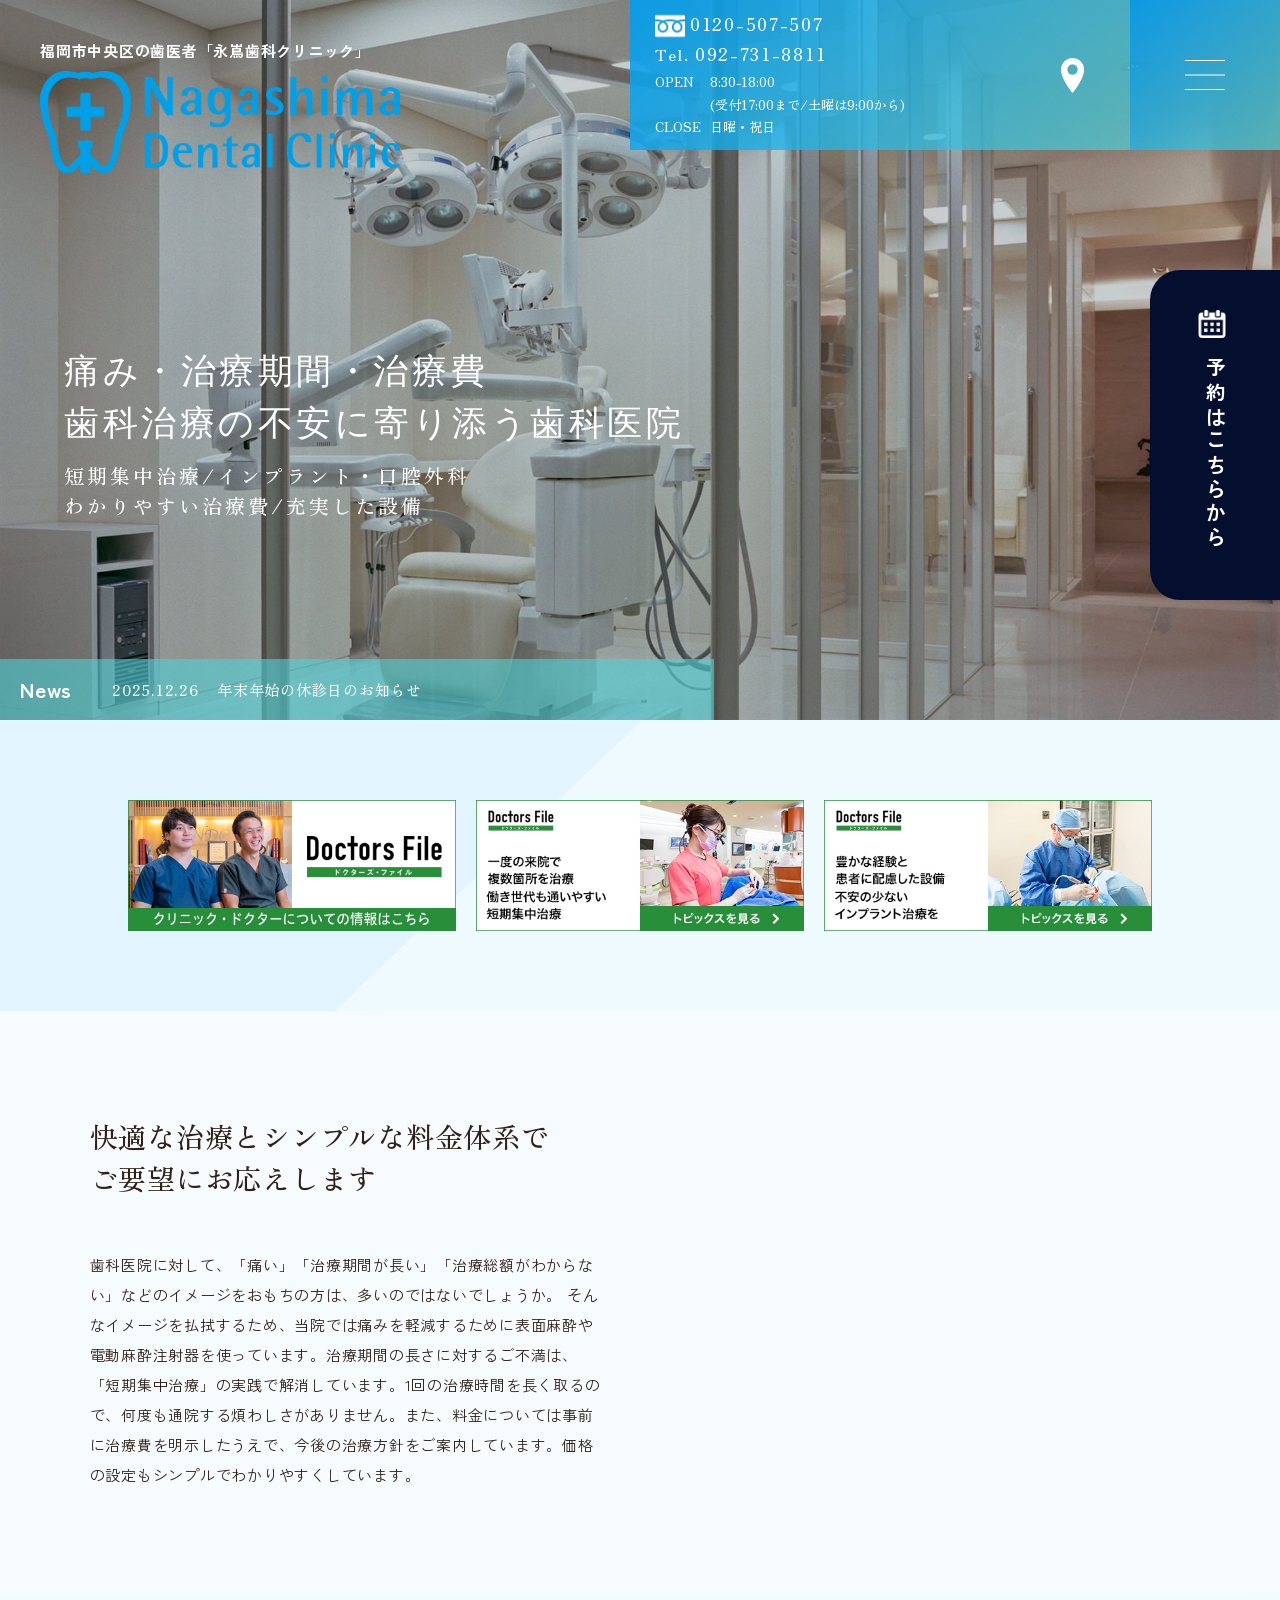
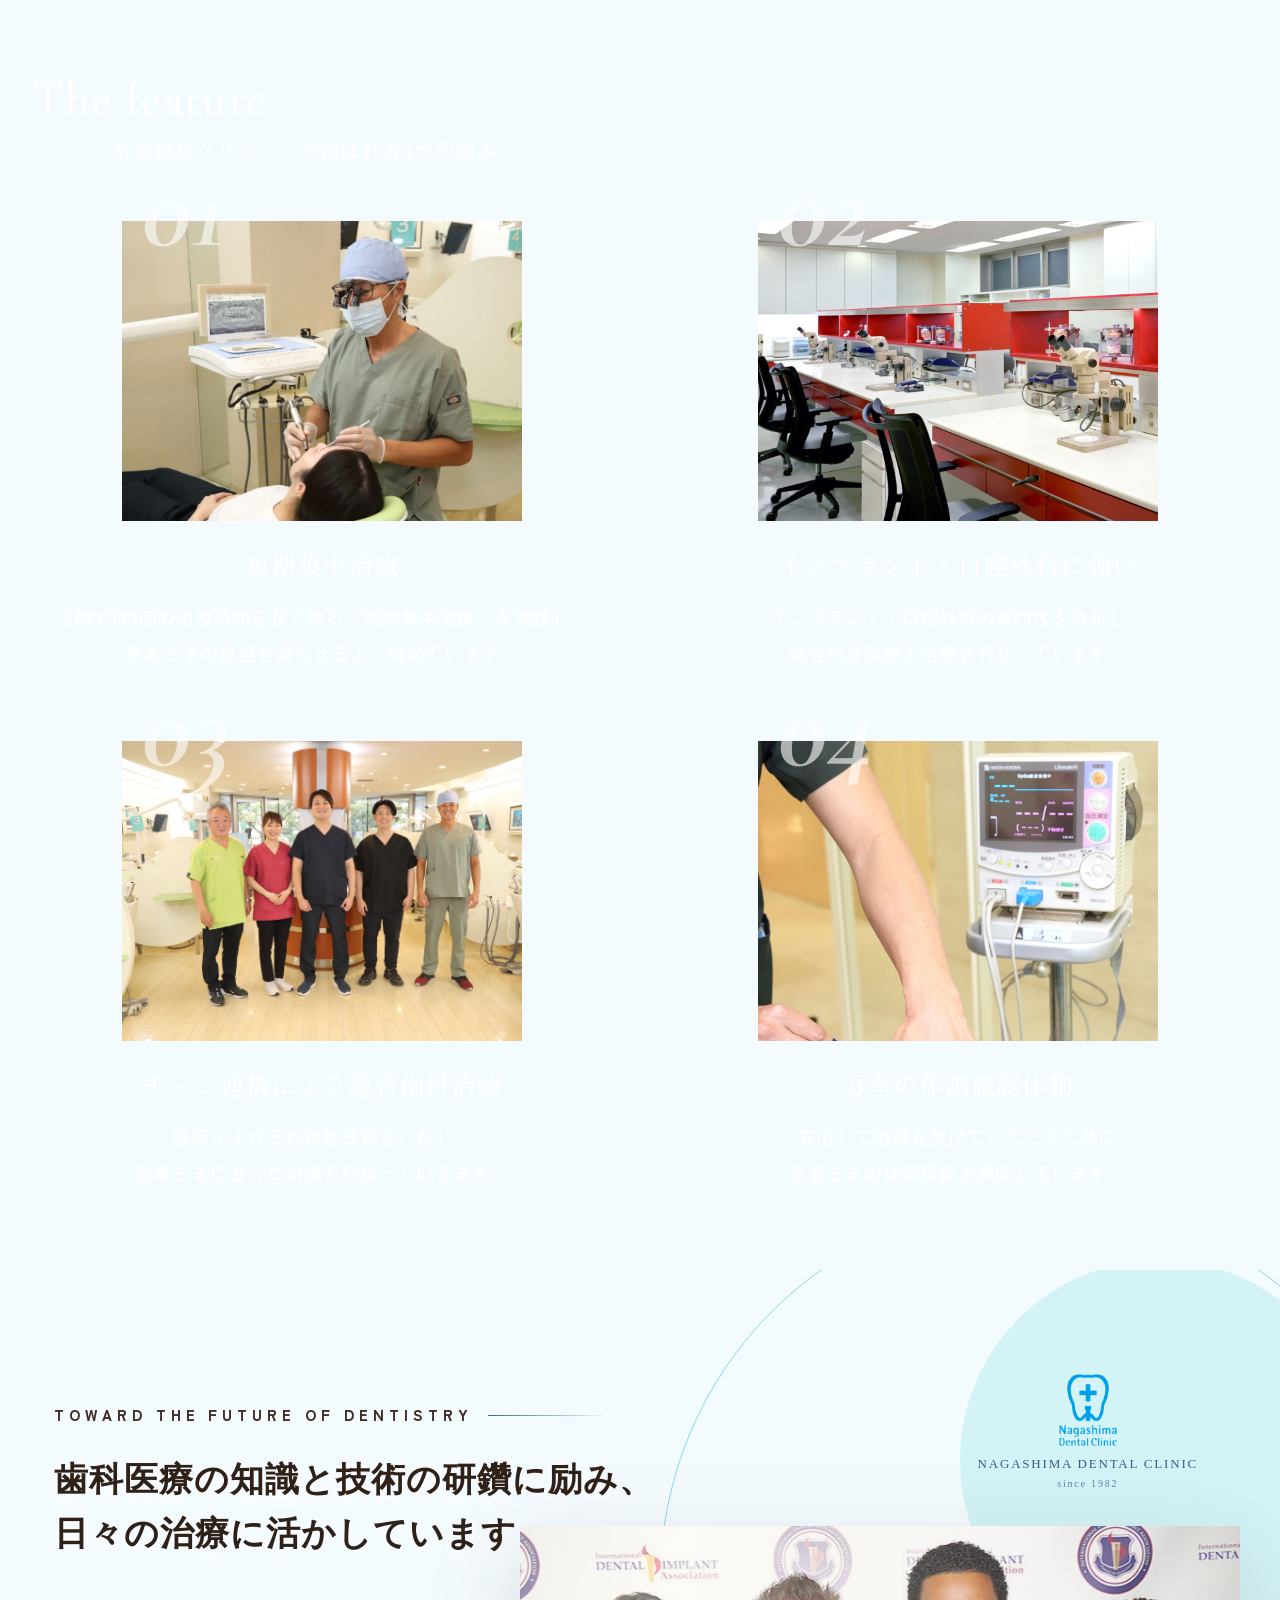
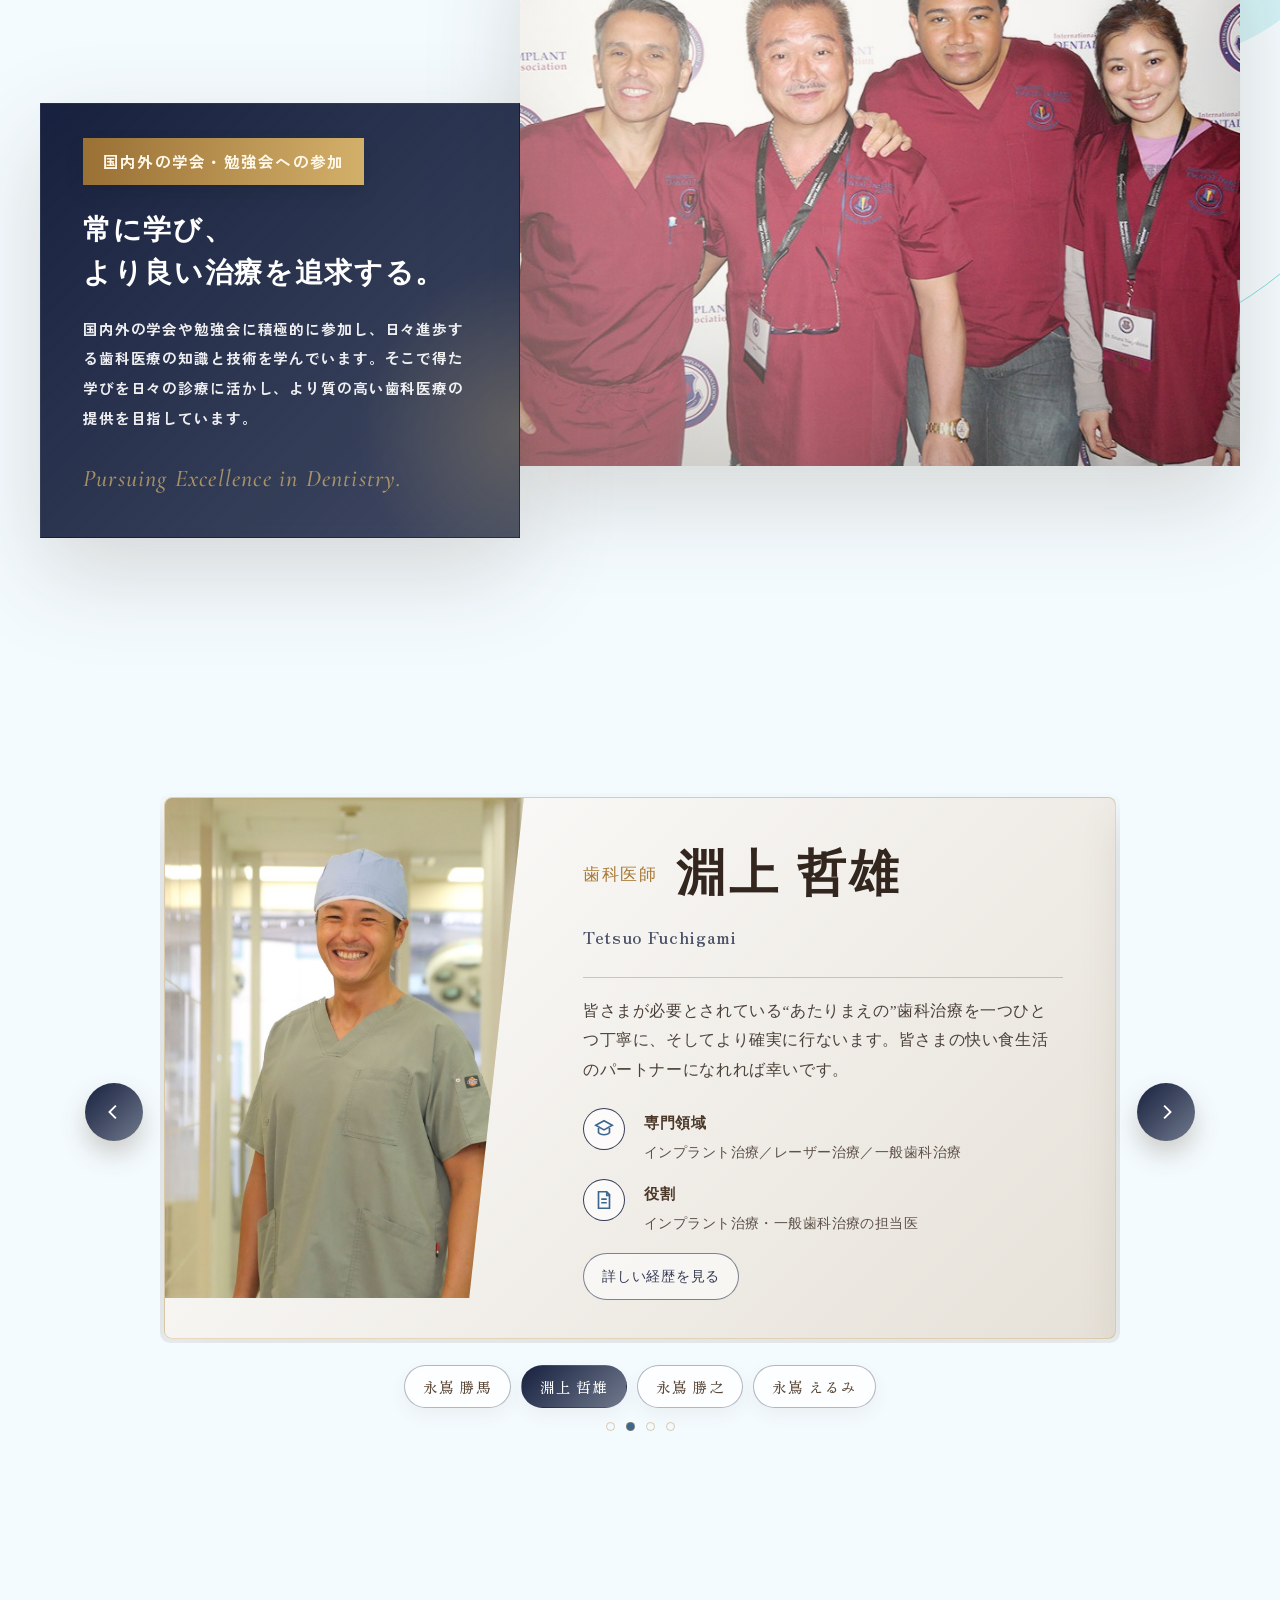
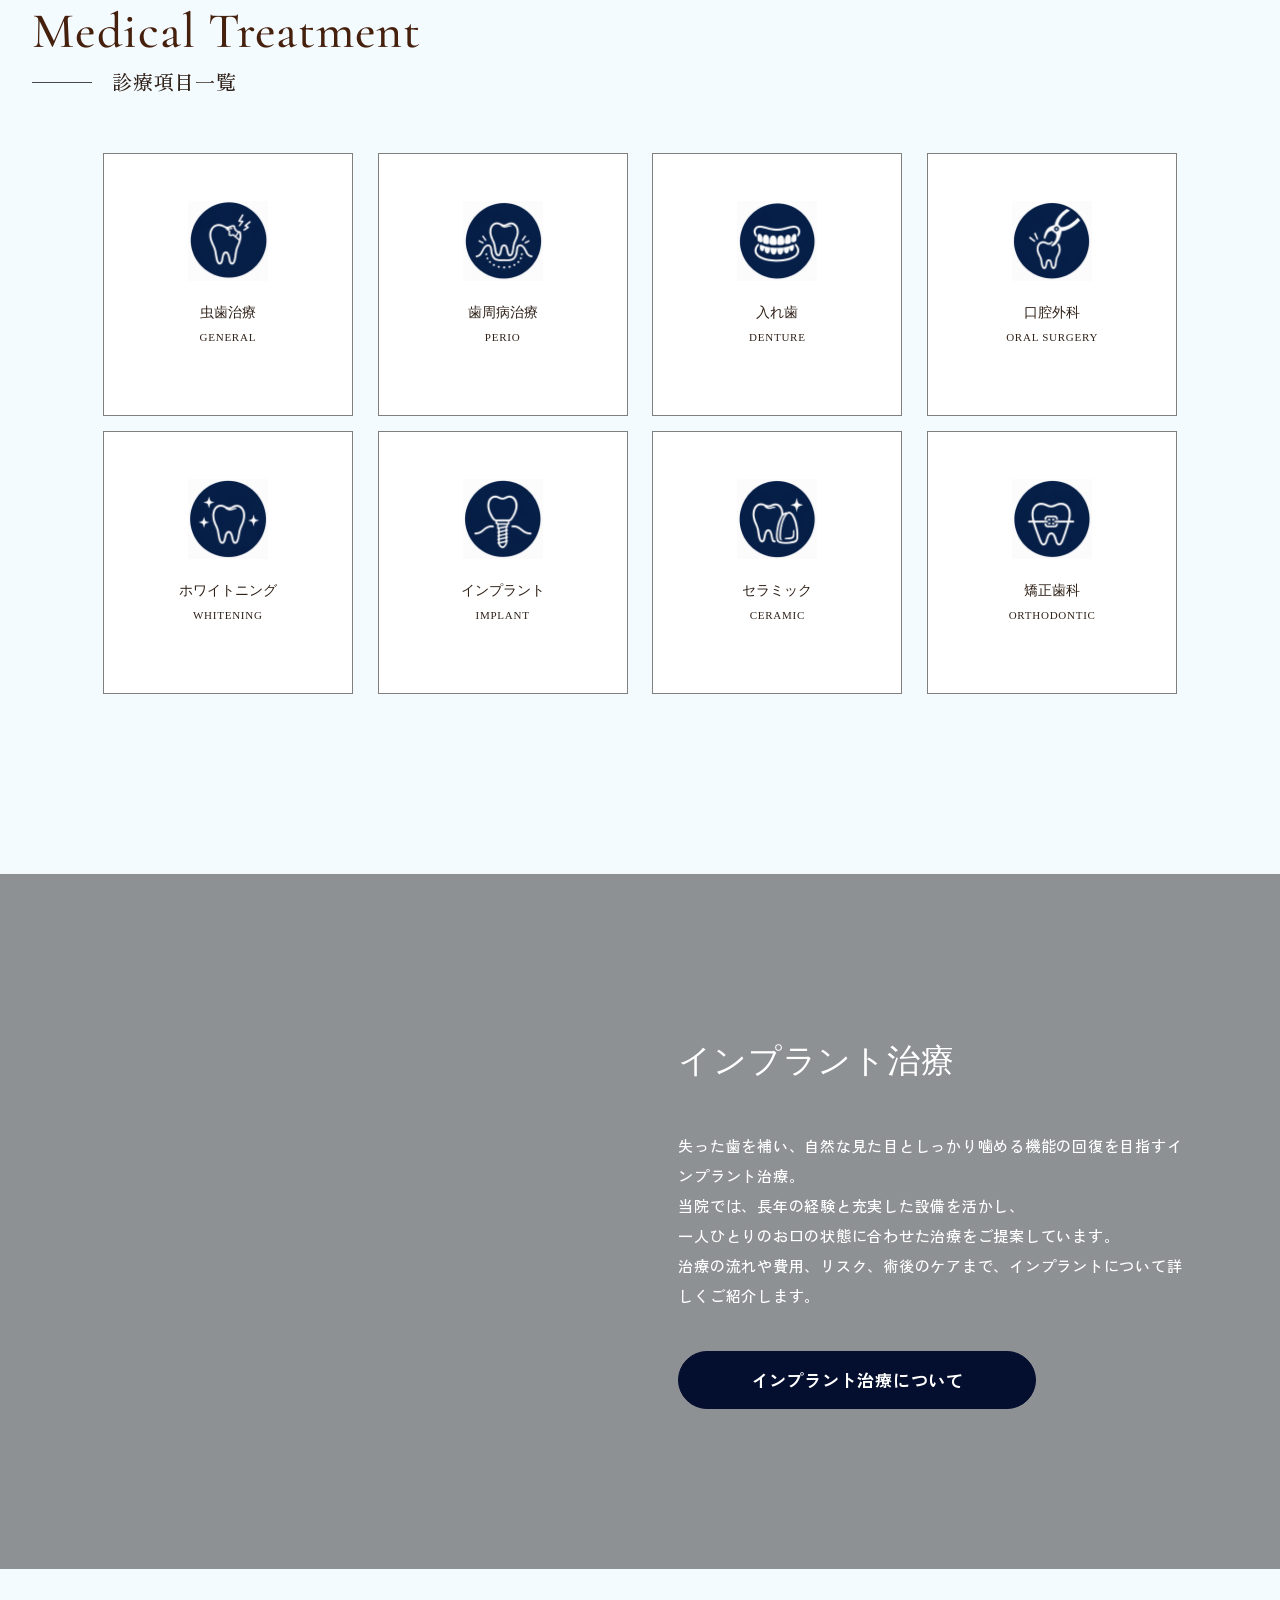
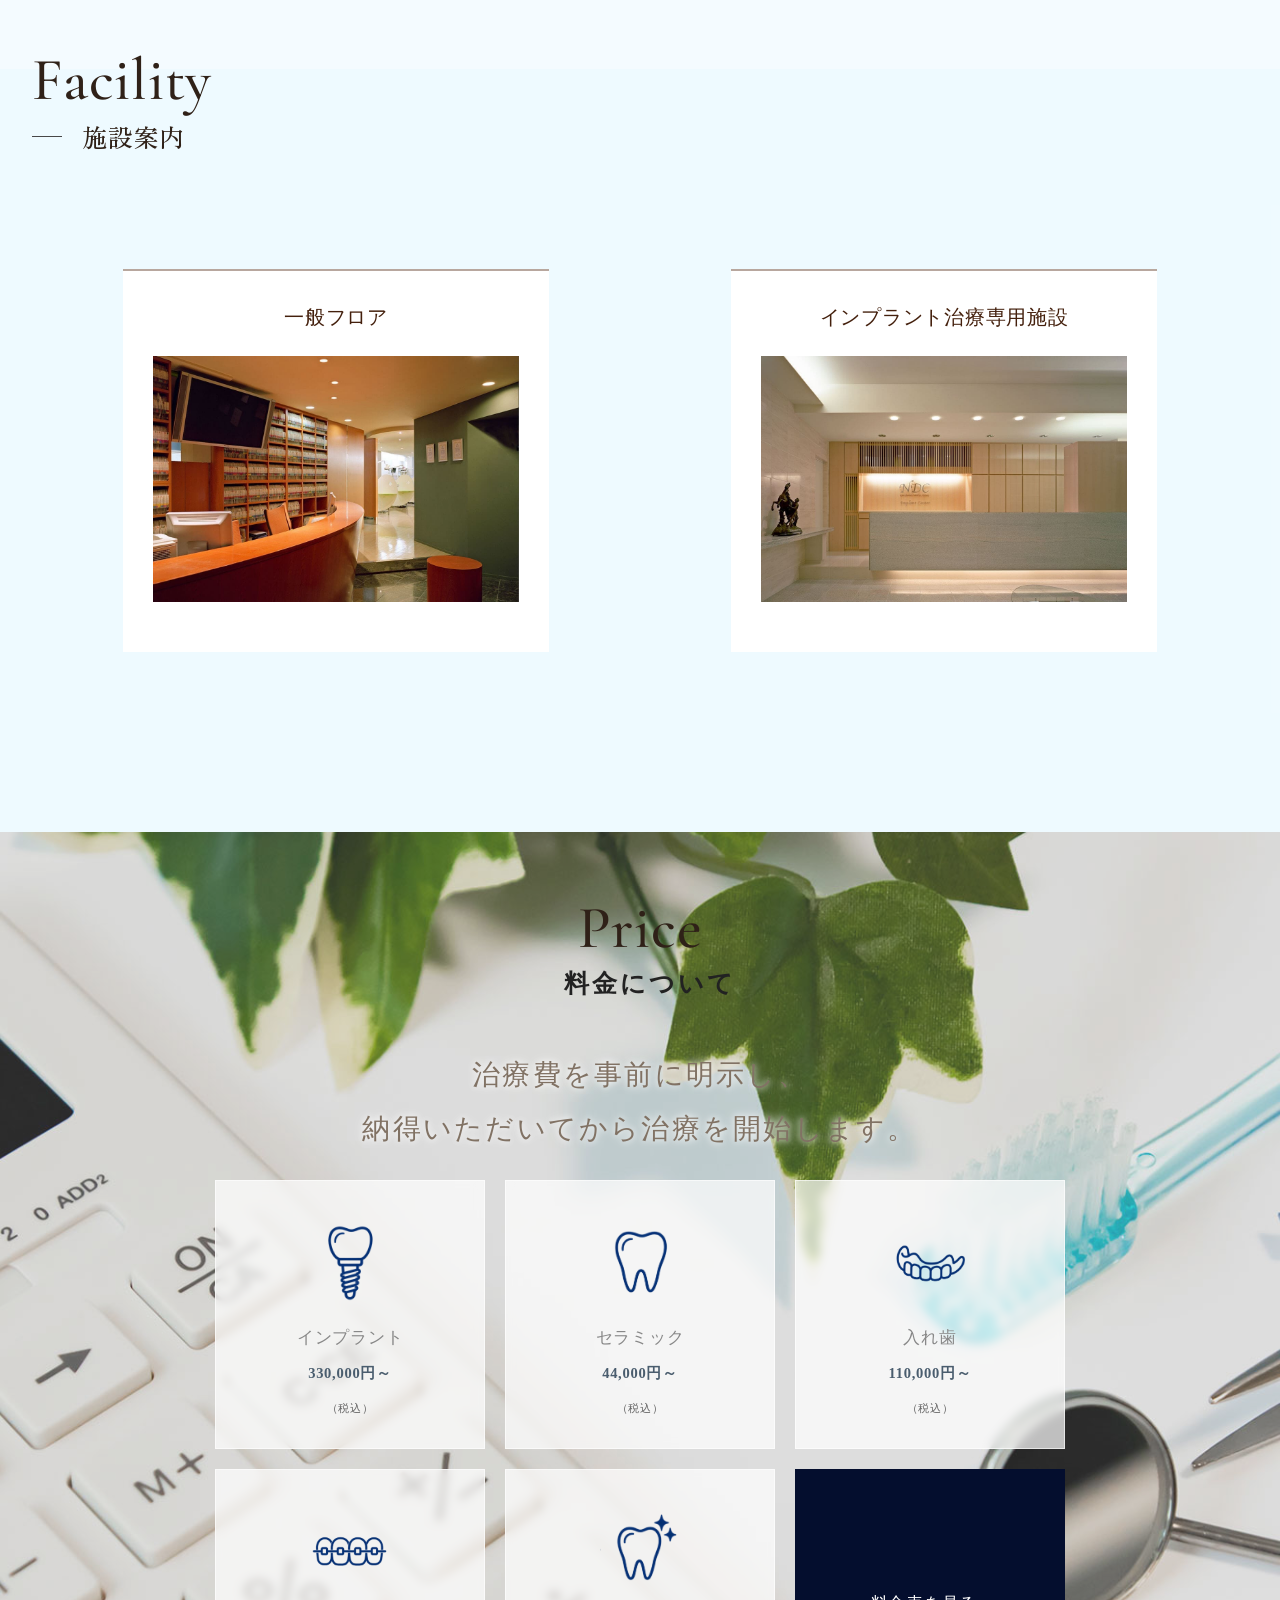
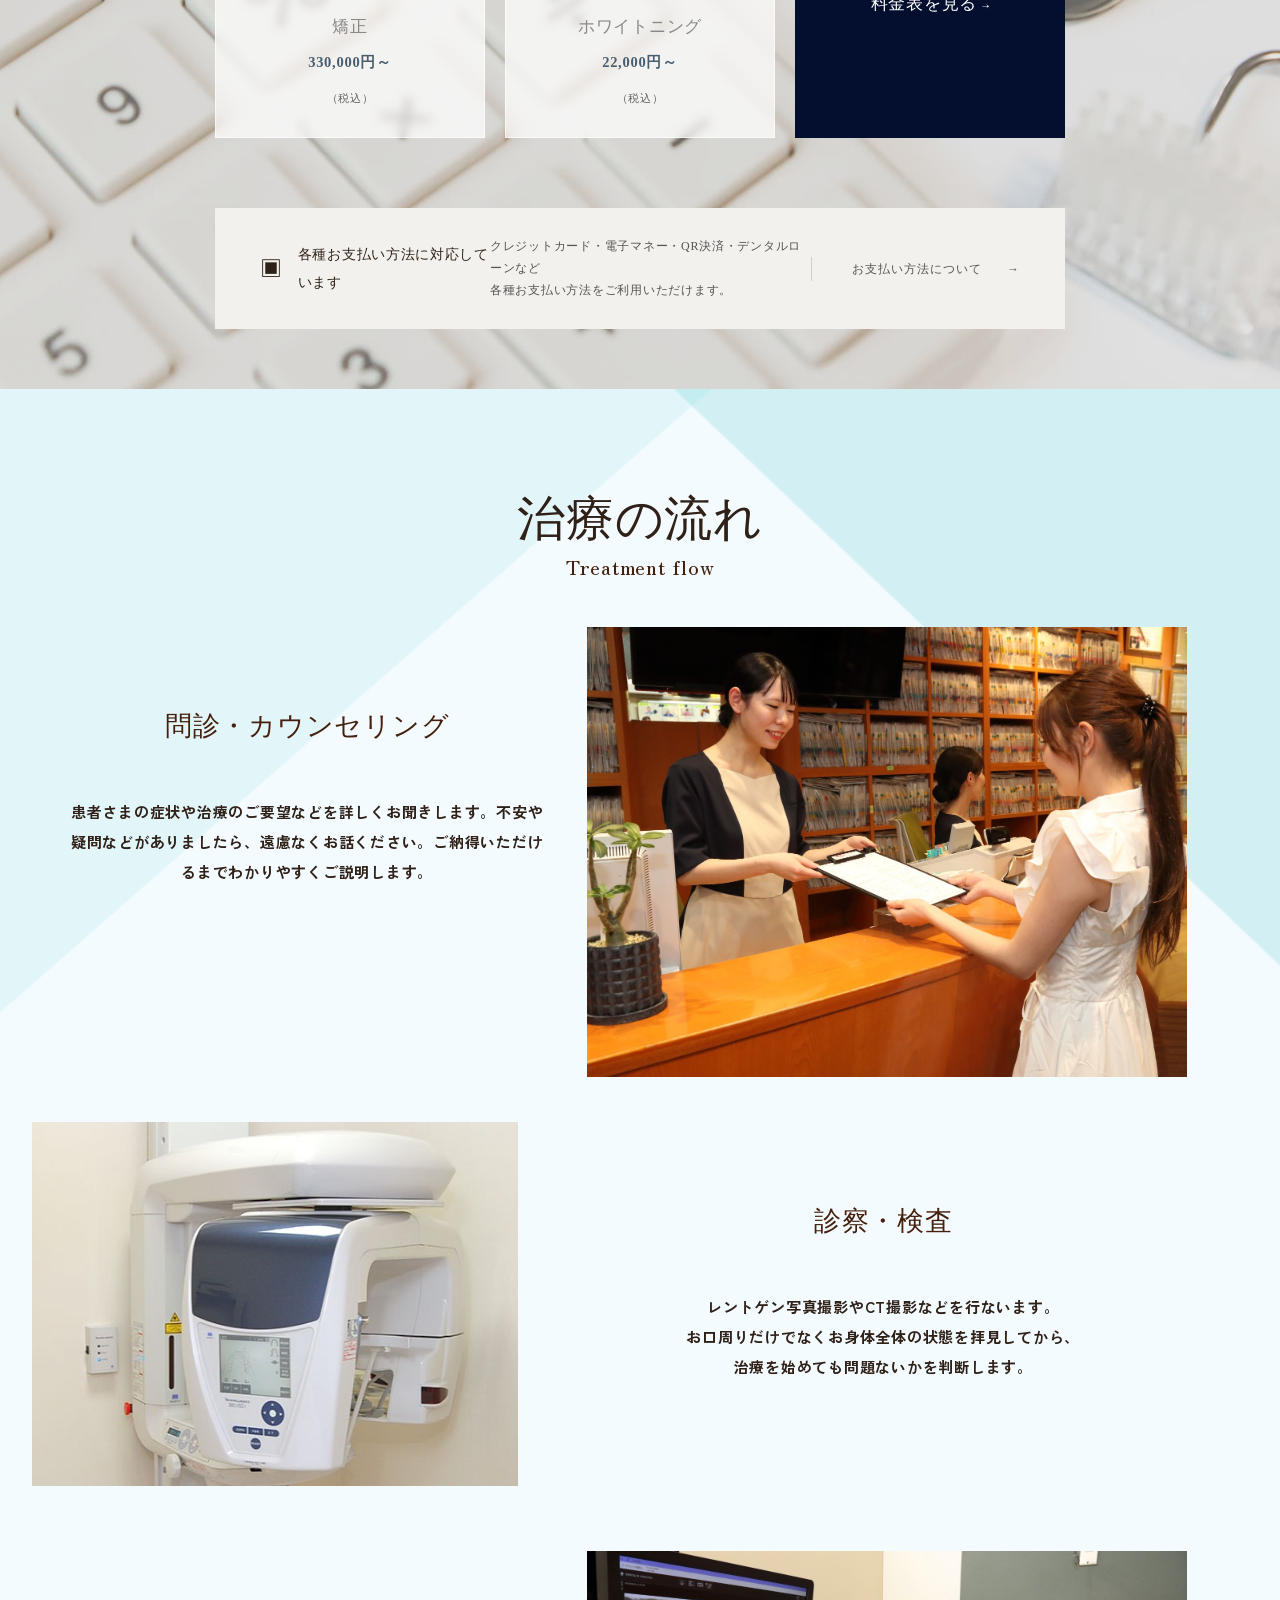
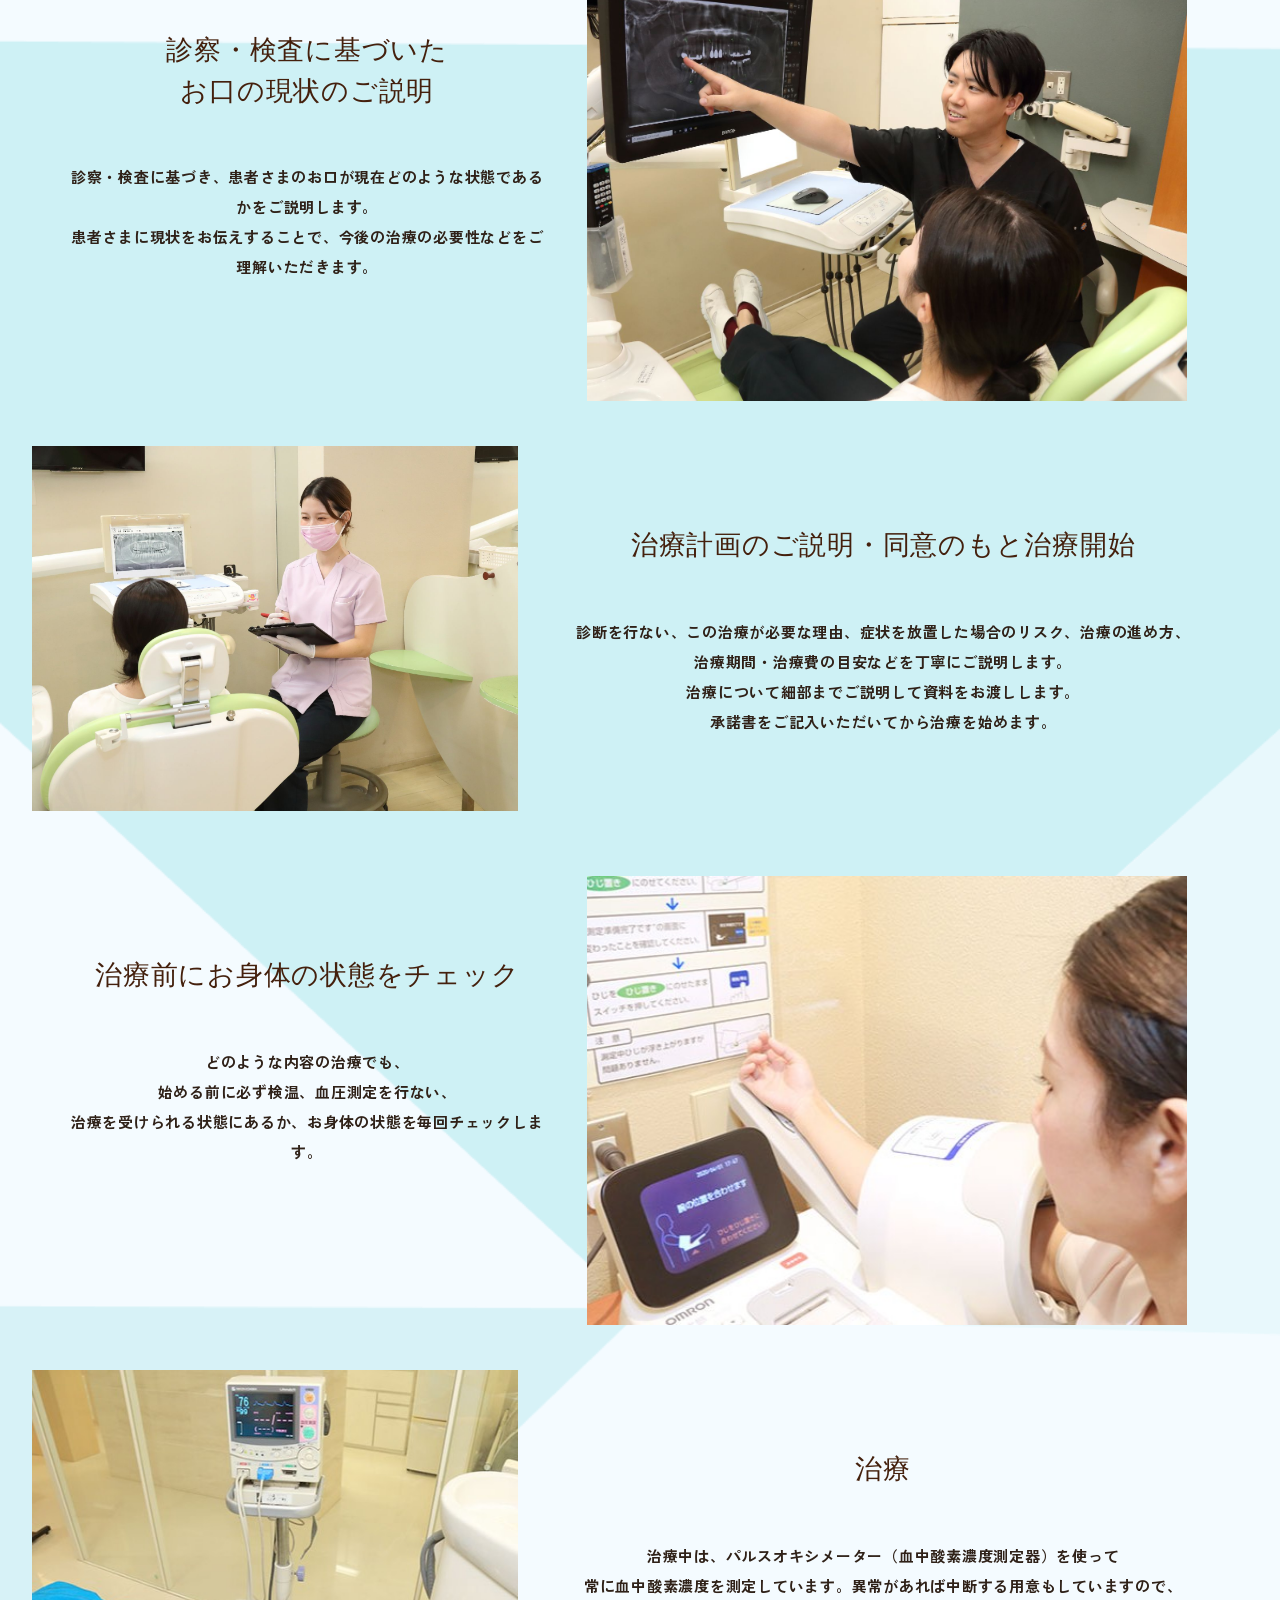
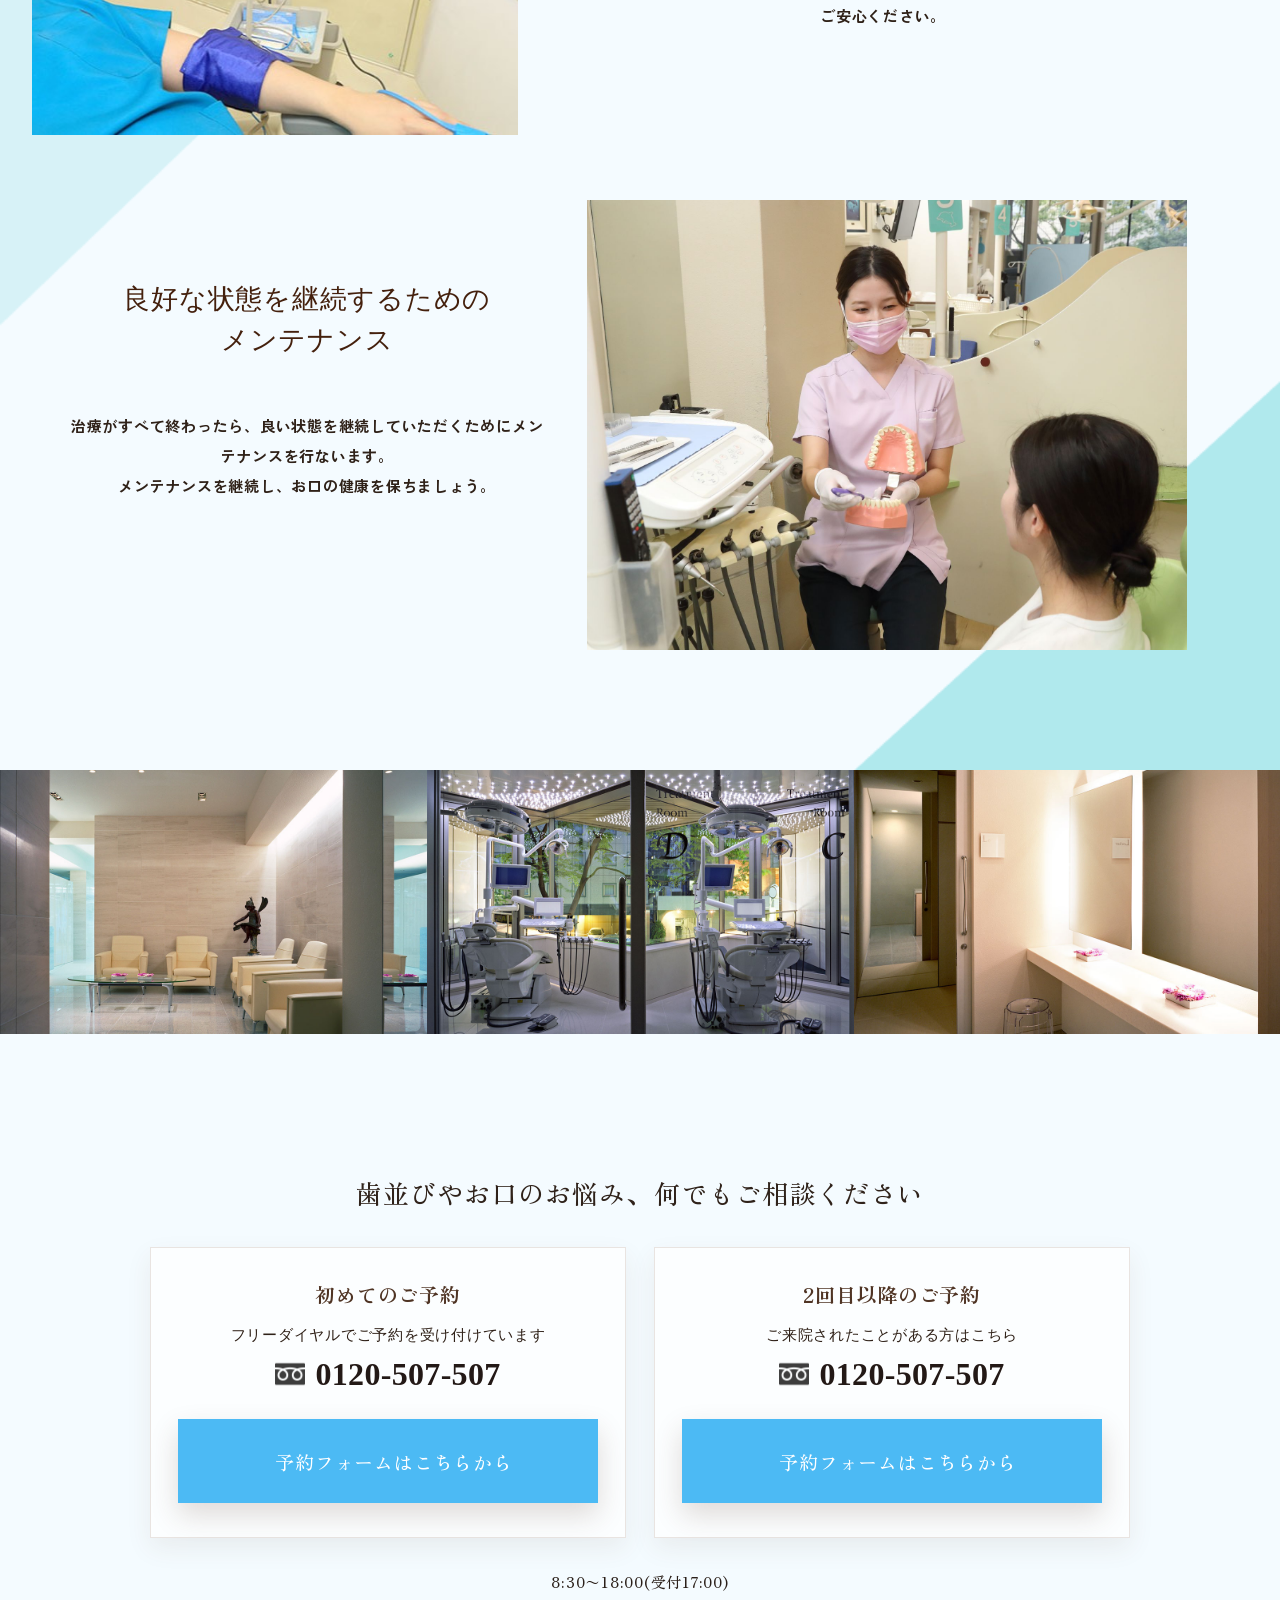
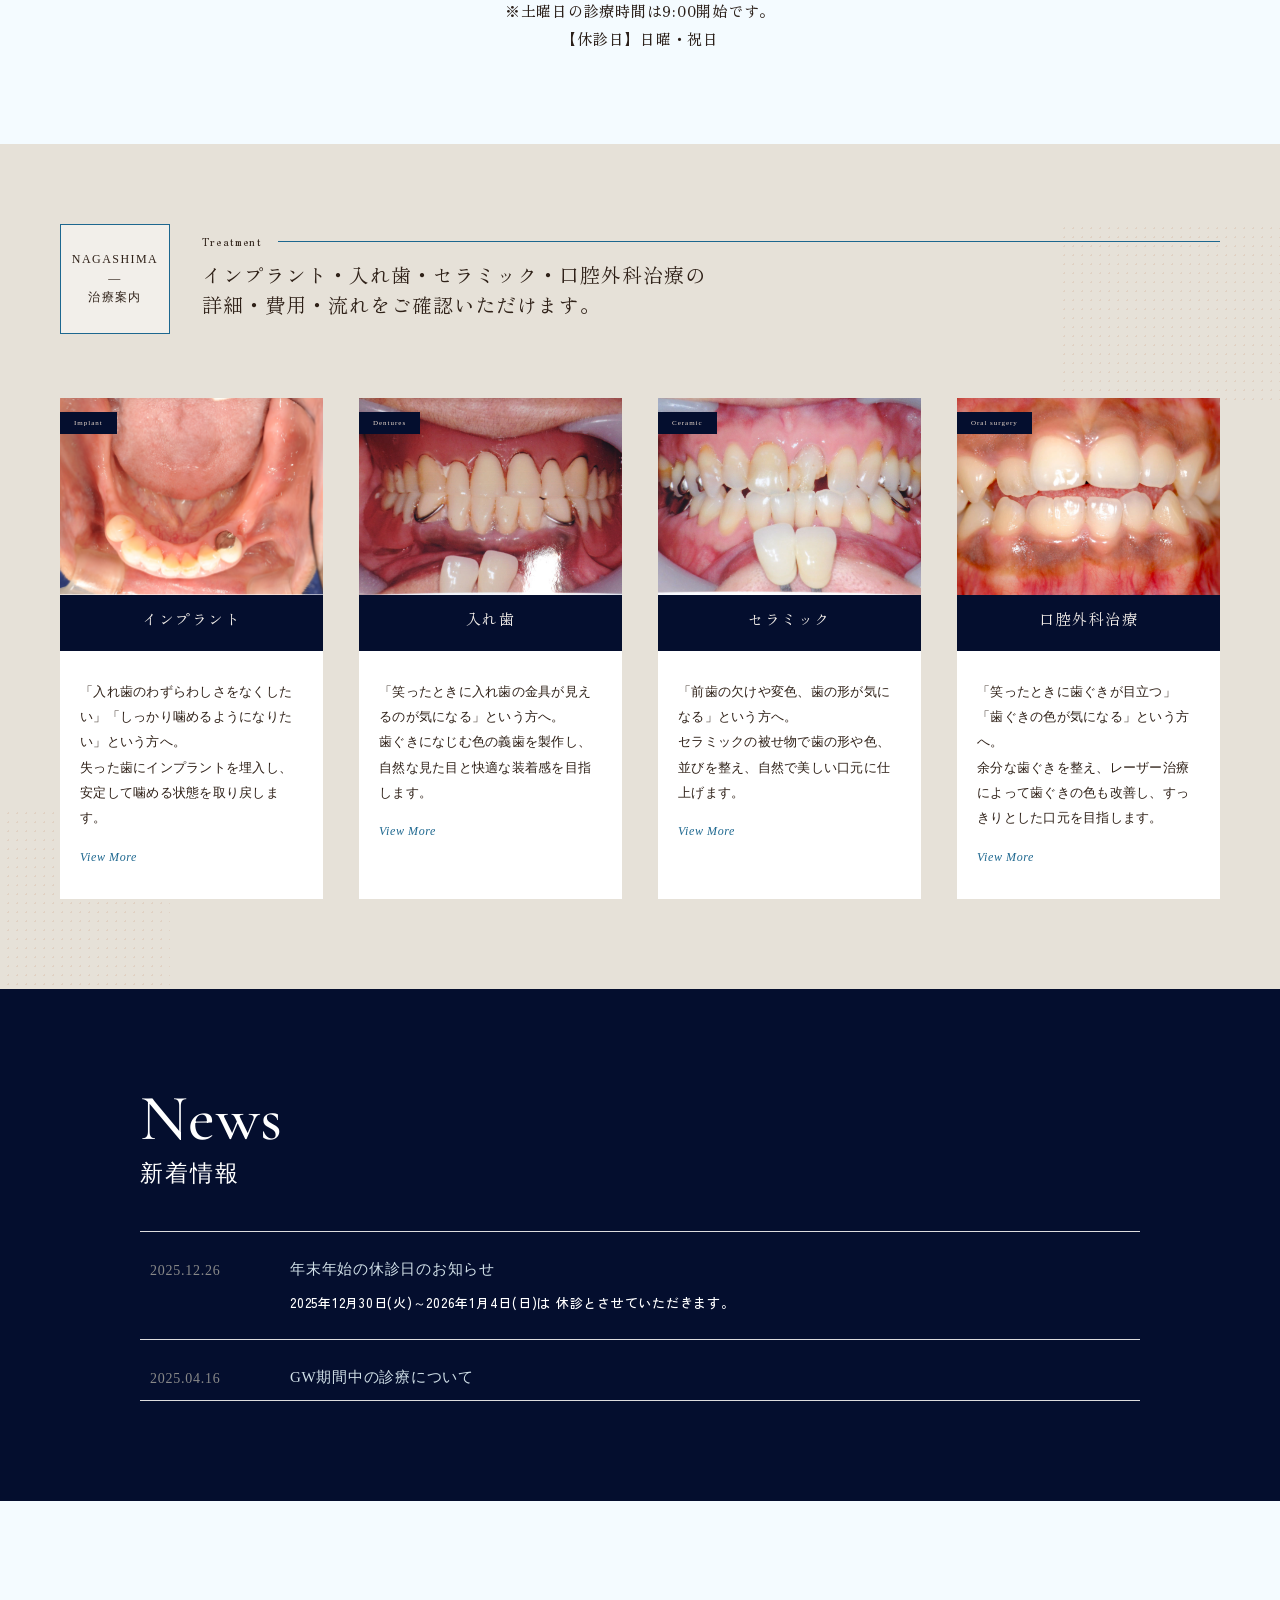
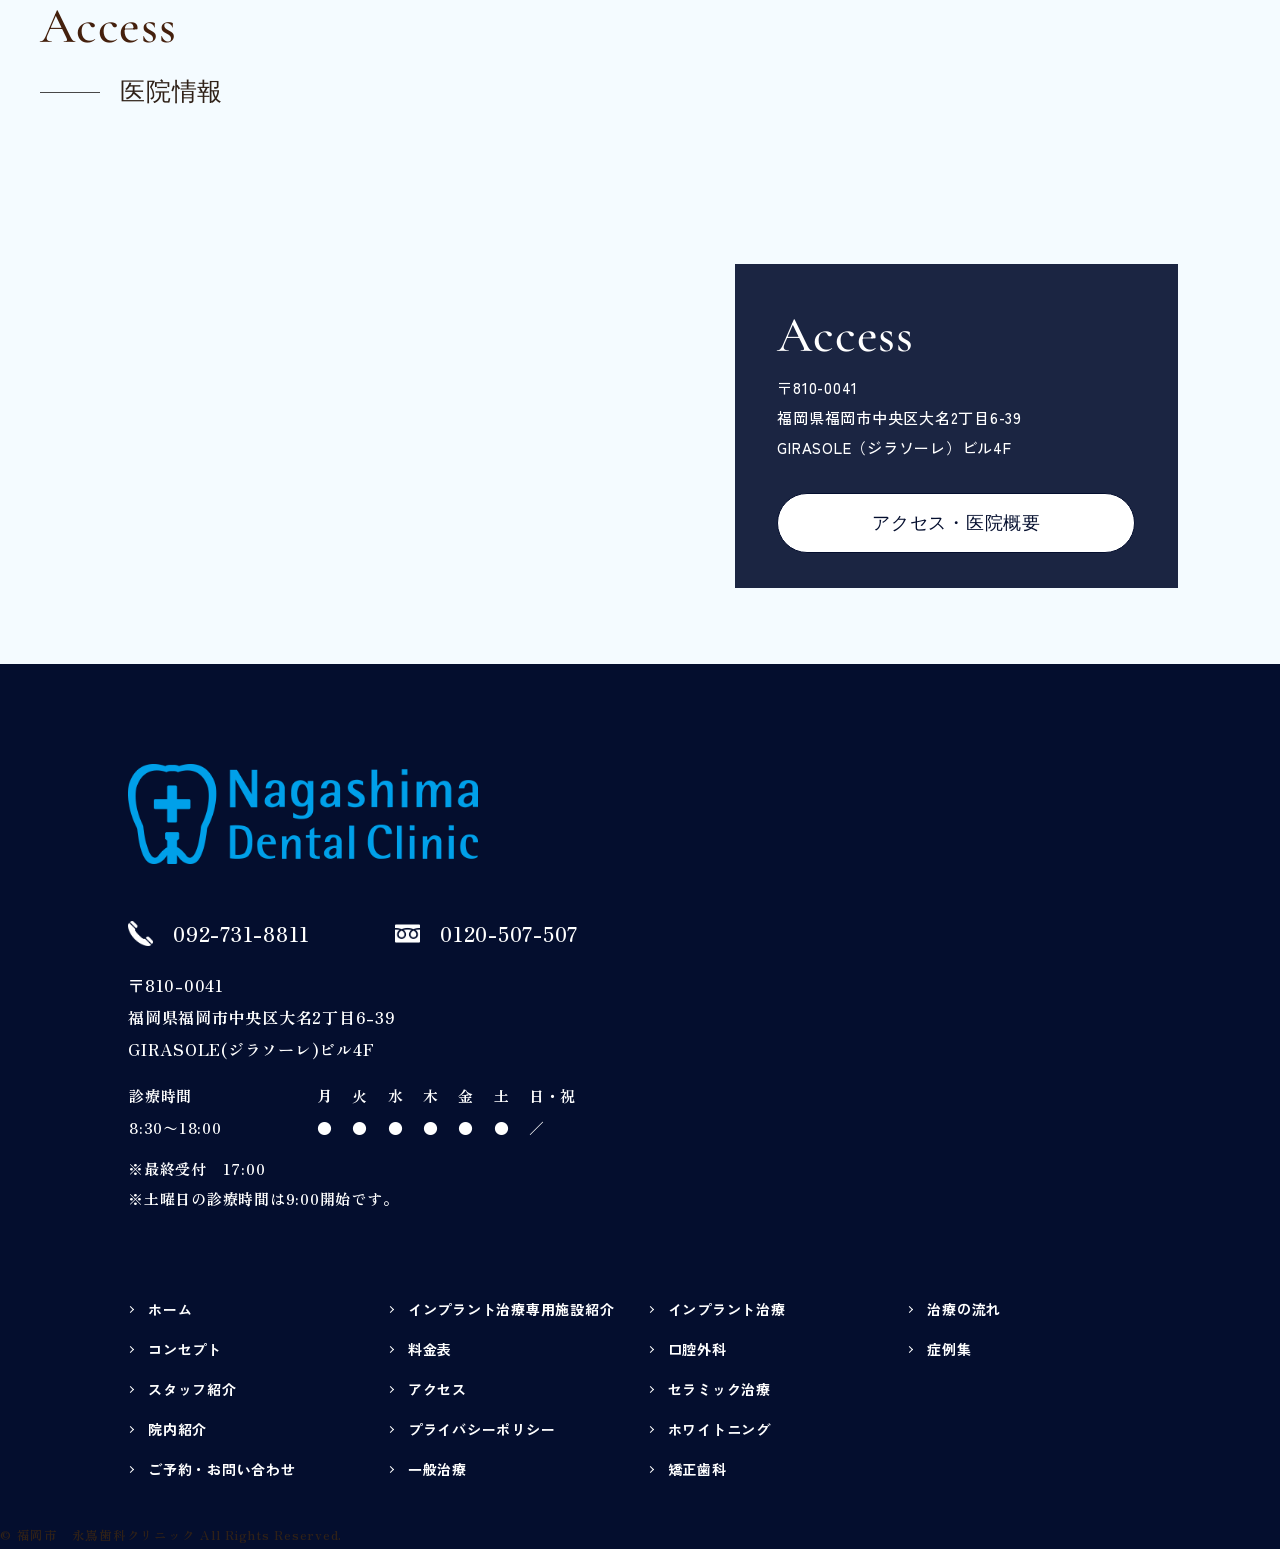
==== commit f7268057: "Revert "TOPデザイン改善：しげなが歯科への一致率と品質を優先" This reverts commit 3c09fe7c748b5dc70c5b346ce3e8c35dd89060c5." ====
--- a/top/index.html
+++ b/top/index.html
@@ -40,7 +40,7 @@
   <!------------ ヘッダー----------->
    <header class="header">
       <div class="h-container">
-          <div class="h-logo"><h1 class="headh1">福岡市中央区の歯医者<br class="sp-only">「永嶌歯科クリニック」</h1><a href="/"><img src="img/f-logo_w.png" alt="永嶌歯科クリニックロゴ"></a></div>
+          <div class="h-logo"><h1 class="headh1">福岡市中央区の歯医者<br class="sp-only">「永嶌歯科クリニック」</h1><a href="/"><img src="img/f-logo.png" alt="永嶌歯科クリニックロゴ"></a></div>
                 
       <ul class="h-contact">
                     <li class="txt">
@@ -167,8 +167,8 @@
 <div class="hero">
     <div class="hero-slider-wrap" style="height: auto;">
         <p class="hero-ttl">
-            <span class="en">Fewer visits,<br>more thorough care.</span>
-            <span class="jp">痛み・通院回数・治療費の不安を、先に減らす。</span>
+            <span class="en"> 痛み・治療期間・治療費<br class="pc-only">歯科治療の不安に寄り添う歯科医院</span>
+            <span class="jp">短期集中治療/インプラント・口腔外科<br>わかりやすい治療費/充実した設備</span>
         </p>
 
         <!-- ✅ 正しい構造：ulの直下はliのみ -->
@@ -244,56 +244,44 @@
         <!---------------- The feature 永嶌歯科クリニックの強み------------>
            <section class="sec04">
             <div class="container02">
-                <h2 class="t-ttl01 white"><span class="en">The feature</span><span class="jp">永嶌歯科クリニックの強み</span></h2>
+                <h2 class="t-ttl01 white"><span class="en">The feature</span><span class="jp">永嶌歯科クリニックが選ばれる4つの強み</span></h2>
                 <ul class="sec04-card">
+
                     <li>
                         <figure class="card-img">
                             <span class="num">01</span>
-                            <img loading="lazy" src="./img/feature_implants.jpg" width="376" height="300" alt="短期集中治療">
+							<img loading="lazy" src="./img/feature_implants.jpg" alt="短期集中治療">
                         </figure>
                         <h3 class="card-ttl">短期集中治療</h3>
-                        <p class="card-txt">1回の治療時間を長く取り、<br class="pc-only">通院回数を減らします</p>
+                        <p class="card-txt">当院では1回の治療時間を長く取る「短期集中治療」を実践し、<br>患者さまの負担を減らせるよう努めています。</p>
                     </li>
-                    <li>
+
+                                        <li>
                         <figure class="card-img">
                             <span class="num">02</span>
-                            <img loading="lazy" src="./img/feature_surgery.jpg" width="376" height="300" alt="インプラント・口腔外科に強い">
-                        </figure>
+							<img loading="lazy" src="./img/feature05.jpg" alt="インプラント・口腔外科に強い">
+                            </figure>
                         <h3 class="card-ttl">インプラント・口腔外科に強い</h3>
-                        <p class="card-txt">国際口腔インプラント協会 指導医、<br class="pc-only">日本口腔外科学会 認定医が在籍</p>
+                        <p class="card-txt">インプラント・口腔外科の専門性を活かし、<br>総合的な診断と治療を行なっています。</p>
                     </li>
+
                     <li>
                         <figure class="card-img">
                             <span class="num">03</span>
-                            <img loading="lazy" src="./img/sec08_facility02.jpg" width="376" height="300" alt="インプラント治療専用フロア">
+							<img loading="lazy" src="./img/feature04.jpg" alt="チーム連携による総合歯科治療">
                         </figure>
-                        <h3 class="card-ttl">インプラント治療専用フロア</h3>
-                        <p class="card-txt">インプラント治療のための<br class="pc-only">専用施設を院内に完備</p>
+                        <h3 class="card-ttl">チーム連携による総合歯科治療</h3>
+                        <p class="card-txt">医師がそれぞれ得意分野をいかし、<br>患者さまに合った治療を行なっていきます。</p>
                     </li>
                     <li>
                         <figure class="card-img">
                             <span class="num">04</span>
-                            <img loading="lazy" src="./img/feature05.jpg" width="376" height="300" alt="院内技工所">
-                        </figure>
-                        <h3 class="card-ttl">院内技工所</h3>
-                        <p class="card-txt">院内に技工所を設置し、<br class="pc-only">補綴物を製作しています</p>
-                    </li>
-                    <li>
-                        <figure class="card-img">
-                            <span class="num">05</span>
-                            <img loading="lazy" src="./img/feature04.jpg" width="376" height="300" alt="チーム連携による総合歯科治療">
-                        </figure>
-                        <h3 class="card-ttl">チーム連携による総合歯科治療</h3>
-                        <p class="card-txt">医師がそれぞれの得意分野をいかし、<br class="pc-only">患者さまに合った治療を行ないます</p>
-                    </li>
-                    <li>
-                        <figure class="card-img">
-                            <span class="num">06</span>
-                            <img loading="lazy" src="./img/feature03.jpg" width="376" height="300" alt="万全の体調確認体制">
+							<img loading="lazy" src="./img/feature03.jpg" alt="万全の体調確認体制">
                         </figure>
                         <h3 class="card-ttl">万全の体調確認体制</h3>
-                        <p class="card-txt">治療前の検温・血圧測定、<br class="pc-only">治療中の血中酸素濃度測定を徹底</p>
+                        <p class="card-txt">安心して治療を受けていただくために<br>患者さまの体調確認を徹底しています。</p>
                     </li>
+
                 </ul>
             </div>
         </section>
@@ -678,23 +666,21 @@
         </section>
 
 
-        <section class="sec05" id="facility">
-            <h2 class="t-ttl02"><span class="jp">医院紹介</span><span class="en">Our clinic</span></h2>
-            <div class="sec05-layout">
-                <h3 class="l-ttl">落ち着いた院内で、<br>こだわりの設備による治療を</h3>
-                <figure class="l-img"><img loading="lazy" src="./img/sec08_facility01.jpg" width="878" height="567" alt="永嶌歯科クリニックの一般フロア"></figure>
-                <div class="l-desc">
-                    <p class="l-txt">一般フロアでは、落ち着いた空間の中で、機能的な設備を駆使した治療をご提供しています。治療時間を長く取る短期集中治療にも対応しています。</p>
-                    <p class="sp-tac"><a href="/facility/" class="btn-style01">院内紹介</a></p>
-                </div>
-            </div>
-            <div class="sec05-layout reverse">
-                <h3 class="l-ttl">インプラント治療のための<br>専用フロアを院内に</h3>
-                <figure class="l-img"><img loading="lazy" src="./img/sec08_facility02.jpg" width="878" height="567" alt="永嶌歯科クリニックのインプラント治療専用施設"></figure>
-                <div class="l-desc">
-                    <p class="l-txt">インプラント治療専用のフロアと歯科用CTを院内に完備し、診断から治療までを院内で行ないます。院内の技工所と連携し、補綴物の製作にも対応しています。</p>
-                    <p class="sp-tac"><a href="/facility_implant/" class="btn-style01">インプラント治療専用施設紹介</a></p>
-                </div>
+        <section class="sec08">
+          <div class="container">    
+              <h2 class="u-h2"><span class="en">Facility</span><span class="jp">施設案内</span></h2>
+              <ul class="list-card-02 column2">
+                <li>
+                  <h3 class="list-ttl">一般フロア</h3>
+                  <figure class="list-img"><img loading="lazy" decoding="async" src="./img/sec08_facility01.jpg" alt="一般フロア"></figure>
+                 
+                </li>
+                <li>
+                  <h3 class="list-ttl">インプラント治療専用施設</h3>
+                  <figure class="list-img"><img loading="lazy" decoding="async" src="./img/sec08_facility02.jpg" alt="インプラント治療専用施設"></figure>
+                  
+                </li>
+              </ul>
             </div>
         </section>
 
@@ -794,79 +780,71 @@
   </section>
 
 
-    <section class="flow" id="flow">
-            <div class="container02">
-                <h2 class="t-ttl01"><span class="en">Treatment flow</span><span class="jp">治療の流れ</span></h2>
-                <ul class="flow-slider">
-                    <li>
-                        <div class="flow-card">
-                            <figure class="flow-img"><span class="flow-num">01</span><img loading="lazy" src="./img/sec05_flow1.jpg" width="600" height="400" alt="永嶌歯科クリニックの問診・カウンセリング"></figure>
-                            <div class="flow-body">
-                                <h3>問診・カウンセリング</h3>
-                                <p>患者さまの症状や治療のご要望などを詳しくお聞きします。不安や疑問などがありましたら、遠慮なくお話ください。</p>
-                            </div>
-                        </div>
-                    </li>
-                    <li>
-                        <div class="flow-card">
-                            <figure class="flow-img"><span class="flow-num">02</span><img loading="lazy" src="./img/sec05_flow2.jpg" width="600" height="400" alt="永嶌歯科クリニックの診察・検査"></figure>
-                            <div class="flow-body">
-                                <h3>診察・検査</h3>
-                                <p>レントゲン写真撮影やCT撮影などを行ないます。お口周りだけでなくお身体全体の状態を拝見してから、治療を始めても問題ないかを判断します。</p>
-                            </div>
-                        </div>
-                    </li>
-                    <li>
-                        <div class="flow-card">
-                            <figure class="flow-img"><span class="flow-num">03</span><img loading="lazy" src="./img/sec05_flow3.jpg" width="600" height="400" alt="永嶌歯科クリニックのお口の現状のご説明"></figure>
-                            <div class="flow-body">
-                                <h3>お口の現状のご説明</h3>
-                                <p>診察・検査に基づき、患者さまのお口が現在どのような状態であるかをご説明し、今後の治療の必要性などをご理解いただきます。</p>
-                            </div>
-                        </div>
-                    </li>
-                    <li>
-                        <div class="flow-card">
-                            <figure class="flow-img"><span class="flow-num">04</span><img loading="lazy" src="./img/sec05_flow4.jpg" width="600" height="400" alt="永嶌歯科クリニックの治療計画のご説明・同意"></figure>
-                            <div class="flow-body">
-                                <h3>治療計画のご説明・同意</h3>
-                                <p>治療が必要な理由、放置した場合のリスク、治療の進め方、治療期間・治療費の目安を説明し、承諾書をご記入いただいてから治療を始めます。</p>
-                            </div>
-                        </div>
-                    </li>
-                    <li>
-                        <div class="flow-card">
-                            <figure class="flow-img"><span class="flow-num">05</span><img loading="lazy" src="./img/sec05_flow05.jpg" width="600" height="400" alt="永嶌歯科クリニックの治療前の体調チェック"></figure>
-                            <div class="flow-body">
-                                <h3>治療前の体調チェック</h3>
-                                <p>どのような治療でも、始める前に必ず検温と血圧測定を行ない、治療を受けられる状態にあるかを毎回確認します。</p>
-                            </div>
-                        </div>
-                    </li>
-                    <li>
-                        <div class="flow-card">
-                            <figure class="flow-img"><span class="flow-num">06</span><img loading="lazy" src="./img/sec05_flow06.jpg" width="600" height="400" alt="永嶌歯科クリニックの治療"></figure>
-                            <div class="flow-body">
-                                <h3>治療</h3>
-                                <p>治療中はパルスオキシメーター（血中酸素濃度測定器）で常に血中酸素濃度を測定しています。異常があれば中断する用意もしています。</p>
-                            </div>
-                        </div>
-                    </li>
-                    <li>
-                        <div class="flow-card">
-                            <figure class="flow-img"><span class="flow-num">07</span><img loading="lazy" src="./img/sec05_flow7.jpg" width="600" height="400" alt="永嶌歯科クリニックのメンテナンス"></figure>
-                            <div class="flow-body">
-                                <h3>メンテナンス</h3>
-                                <p>治療がすべて終わったら、良い状態を継続していただくためにメンテナンスを行ないます。</p>
-                            </div>
-                        </div>
-                    </li>
-                </ul>
-                <p class="flow-btn sp-tac"><a href="/flow/" class="btn-style01">治療の流れを詳しく見る</a></p>
+    <section class="sec05">
+            <h2 class="t-ttl02"><span class="jp">治療の流れ</span><span class="en">Treatment flow</span></h2>
+            <div class="sec05-layout">
+                <h3 class="l-ttl">問診・カウンセリング</h3>
+				<figure class="l-img"><img loading="lazy" src="./img/sec05_flow1.jpg" width="600" height="567" alt="永嶌歯科クリニックの問診・カウンセリング"></figure>
+                <div class="l-desc">
+                    <p class="l-txt">患者さまの症状や治療のご要望などを詳しくお聞きします。不安や疑問などがありましたら、遠慮なくお話ください。ご納得いただけるまでわかりやすくご説明します。</p>
+                   
+                </div>
+            </div>
+            <div class="sec05-layout reverse">
+                <h3 class="l-ttl">診察・検査</h3>
+				<figure class="l-img"><img loading="lazy" src="./img/sec05_flow2.jpg" width="600" height="567" alt="永嶌歯科クリニックの診察・検査"></figure>
+                <div class="l-desc">
+                    <p class="l-txt">レントゲン写真撮影やCT撮影などを行ないます。<br>お口周りだけでなくお身体全体の状態を拝見してから、<br>治療を始めても問題ないかを判断します。</p>
+                   
+                </div>
+            </div>
+            <div class="sec05-layout">
+                <h3 class="l-ttl">診察・検査に基づいた<br>お口の現状のご説明</h3>
+				<figure class="l-img"><img loading="lazy" src="./img/sec05_flow3.jpg" width="600" height="567" alt="永嶌歯科クリニックのお口の現状のご説明"></figure>
+                <div class="l-desc">
+                    <p class="l-txt">診察・検査に基づき、患者さまのお口が現在どのような状態であるかをご説明します。<br>
+患者さまに現状をお伝えすることで、今後の治療の必要性などをご理解いただきます。</p>
+                    
+                </div>
+            </div>
+            <div class="sec05-layout reverse">
+                <h3 class="l-ttl">治療計画のご説明・同意のもと治療開始</h3>
+				<figure class="l-img"><img src="./img/sec05_flow4.jpg" width="600" height="567" alt="永嶌歯科クリニックの治療計画のご説明"></figure>
+                <div class="l-desc">
+                    <p class="l-txt">診断を行ない、この治療が必要な理由、症状を放置した場合のリスク、治療の進め方、<br>治療期間・治療費の目安などを丁寧にご説明します。<br>治療について細部までご説明して資料をお渡しします。<br>
+承諾書をご記入いただいてから治療を始めます。</p>
+                  
+                </div>
+            </div>
+                   
+                        <div class="sec05-layout">
+                <h3 class="l-ttl">治療前にお身体の状態をチェック</h3>
+				<figure class="l-img"><img src="./img/sec05_flow05.jpg" width="600" height="567" alt="治療前の体調チェック（検温・血圧測定）"></figure>
+                <div class="l-desc">
+                    <p class="l-txt">どのような内容の治療でも、<br>始める前に必ず検温、血圧測定を行ない、<br>治療を受けられる状態にあるか、お身体の状態を毎回チェックします。</p>
+                  
+                </div>
+            </div>
+                    <div class="sec05-layout reverse">
+                <h3 class="l-ttl">治療</h3>
+				<figure class="l-img"><img loading="lazy" src="./img/sec05_flow06.jpg" width="600" height="567" alt="永嶌歯科クリニックの治療風景"></figure>
+                <div class="l-desc">
+                    <p class="l-txt">治療中は、パルスオキシメーター（血中酸素濃度測定器）を使って<br>常に血中酸素濃度を測定しています。異常があれば中断する用意もしていますので、<br>ご安心ください。</p>
+                    
+                </div>
+            </div>
+
+                                    <div class="sec05-layout">
+                <h3 class="l-ttl">良好な状態を継続するための<br>メンテナンス</h3>
+				<figure class="l-img"><img src="./img/sec05_flow7.jpg" width="600" height="567" alt="永嶌歯科クリニックのメンテナンス"></figure>
+                <div class="l-desc">
+                    <p class="l-txt">治療がすべて終わったら、良い状態を継続していただくためにメンテナンスを行ないます。<br>メンテナンスを継続し、お口の健康を保ちましょう。</p>
+                  
+                </div>
             </div>
         </section>    
 <section class="sec09">
-  <h2 class="sec09-ttl">Images</h2>
+
   <ul class="sec09-slider">
     <li>
       <img src="./img/sec09_slider1.jpg" width="858" height="570" alt="永嶌歯科クリニック">
--- a/top/css/style.css
+++ b/top/css/style.css
@@ -247,7 +247,7 @@
 }
 
 .link {
-  color: #040e2e;
+  color: #44200d;
   text-decoration: underline;
 }
 
@@ -340,7 +340,7 @@
 
 
 .h-contact {
- background: linear-gradient(to right, rgba(4,14,46,.92), rgba(4,14,46,.78));
+ background: linear-gradient(135deg,rgba(2, 157, 240,0.9), rgba(81, 208, 213,0.7));
   display: -webkit-box;
   display: -ms-flexbox;
   display: flex;
@@ -480,7 +480,7 @@
 }
 
 .pc-hamburger.hamburger {
-    background: linear-gradient(to right, rgba(4,14,46,.92), rgba(4,14,46,.78));
+    background: linear-gradient(135deg,rgba(2, 157, 240,0.9), rgba(81, 208, 213,0.7));
     cursor: pointer;
     display: block;
     position: fixed;
@@ -745,7 +745,7 @@
         display: -ms-flexbox;
         display: flex;
         background: #fff;
-        border: 1px solid #040e2e;
+        border: 1px solid #44200d;
         position: fixed;
         bottom: 0;
         left: 0;
@@ -761,7 +761,7 @@
         display: -ms-flexbox;
         display: flex;
         background: #fff;
-        border: 1px solid #040e2e;
+        border: 1px solid #44200d;
         position: fixed;
         bottom: 0;
         left: 0;
@@ -786,7 +786,7 @@
         -webkit-box-align: center;
         -ms-flex-align: center;
         align-items: center;
-        color: #040e2e;
+        color: #44200d;
         text-decoration: none;
         height: 100%;
         padding: 10px 0;
@@ -825,7 +825,7 @@
 
 @media screen and (max-width: 800px) and (min-width: 0px) {
     .sp-navi-btns .item {
-        border-right: 1px solid #040e2e;
+        border-right: 1px solid #44200d;
         font-size: 10px;
         font-family: "Cormorant Garamond", serif;
         line-height: 1;
@@ -846,7 +846,7 @@
 
 @media screen and (max-width: 800px) and (min-width: 0px) {
     .sp-navi-btns .hamburger {
-        background: linear-gradient(to right, rgba(4,14,46,.92), rgba(4,14,46,.78));
+        background: linear-gradient(135deg,rgba(2, 157, 240,0.9), rgba(81, 208, 213,0.7));
         cursor: pointer;
         position: relative;
         display: -webkit-box;
@@ -931,7 +931,7 @@
 @media screen and (max-width: 800px) and (min-width: 0px) {
     .sp-navi-list>li {
         padding: 15px 0;
-        border-bottom: 1px solid #4a5470;
+        border-bottom: 1px solid #6f5c54;
     }
 }
 
@@ -943,7 +943,7 @@
 @media screen and (max-width: 800px) and (min-width: 0px) {
     .sp-navi-list>li {
         padding: 15px 0;
-        border-bottom: 1px solid #4a5470;
+        border-bottom: 1px solid #6f5c54;
     }
 }
 
@@ -1164,7 +1164,7 @@
 }
 
 .hero-news {
-  background: rgba(4,14,46,.6);
+  background: rgba(81, 208, 213,0.6);
   display: -webkit-box;
   display: -ms-flexbox;
   display: flex;
@@ -1271,7 +1271,7 @@
 
 .t-ttl01 .en {
   display: block;
-  color: #040e2e;
+  color: #44200d;
   font-family: "Cormorant Garamond", serif;
   font-size: 50px;
   margin-bottom: 30px;
@@ -1325,7 +1325,7 @@
 
 .t-ttl02 .en {
   display: block;
-  color: #040e2e;
+  color: #44200d;
   font-family: "Cormorant Garamond", serif;
   font-size: 20px;
   line-height: 1;
@@ -1360,7 +1360,7 @@
 
 .t-ttl01 .en {
   display: block;
-  color: #040e2e;
+  color: #44200d;
 font-family: "Cormorant Garamond", serif;
   font-size:50px;
   margin-bottom:15px;
@@ -1412,7 +1412,7 @@
 
 .t-ttl02 .en {
   display: block;
-  color: #040e2e;
+  color: #44200d;
  font-family: "Cormorant Garamond", serif;
   font-size: 20px;
   line-height: 1;
@@ -1688,20 +1688,20 @@
 
 
 :root{
-      --tm-ivory:#f4f7fa;
-      --tm-ivory2:#fbfcfd;
-      --tm-cream:#e9eff4;
-      --tm-greige:#d5dee6;
-      --tm-taupe:#8fa3b8;
-      --tm-brown:#040e2e;
-      --tm-brown2:#1e2a4a;
-      --tm-brown3:#3c4a6b;
+      --tm-ivory:#f8f3ea;
+      --tm-ivory2:#fffaf2;
+      --tm-cream:#f2eadc;
+      --tm-greige:#dfd2bf;
+      --tm-taupe:#b7a082;
+      --tm-brown:#2f2118;
+      --tm-brown2:#4b3425;
+      --tm-brown3:#6e4f35;
       --tm-gold:#3C678E;
-      --tm-gold2:#029df0;
-      --tm-line:rgba(4,14,46,.18);
+      --tm-gold2:#d4b36e;
+      --tm-line:rgba(158,121,66,.26);
       --tm-white:rgba(255,255,255,.82);
-      --tm-shadow:0 18px 45px rgba(4,14,46,.10);
-      --tm-shadow-lg:0 34px 90px rgba(4,14,46,.17);
+      --tm-shadow:0 18px 45px rgba(77,53,26,.10);
+      --tm-shadow-lg:0 34px 90px rgba(65,42,19,.17);
 
       --tm-slide-duration:.55s;
       --tm-slide-ease:cubic-bezier(.77,0,.175,1);
@@ -1730,7 +1730,7 @@
       right:-140px;
       width:760px;
       height:760px;
-      border:1px solid rgba(2,157,240,.5);
+      border:1px solid rgba(81, 208, 213,.7);
       border-radius:50%;
       z-index:-1;
     }
@@ -1742,7 +1742,7 @@
       z-index:-1;
       opacity:.42;
       background:
-        linear-gradient(120deg, transparent 0 42%, rgba(4,14,46,.08) 42.2% 42.7%, transparent 43% 100%),
+        linear-gradient(120deg, transparent 0 42%, rgba(185,140,69,.08) 42.2% 42.7%, transparent 43% 100%),
         repeating-linear-gradient(108deg, rgba(117,87,54,.04) 0 1px, transparent 1px 18px);
       pointer-events:none;
     } */
@@ -1758,7 +1758,7 @@
   width: 400px;
   height: 400px;
   border-radius: 50%;
-  background: rgba(2,157,240,.12);
+  background: rgba(81, 208, 213, 0.2);
 
   top: -10px;
   right: -80px;
@@ -1850,7 +1850,7 @@
 .tm-team__title{
       margin:0;
       font-family: "Cormorant Garamond", serif;
-      color:#040e2e;
+      color:#2f2118;
 		font-size: clamp(2.5rem, 6.4vw, 3.4rem);
       line-height:1.6;
       font-weight:600;
@@ -1915,7 +1915,7 @@
       position:absolute;
       inset:0;
       border-radius:inherit;
-      background:radial-gradient(circle at 100% 75%, rgba(2,157,240,.26), transparent 28%);
+      background:radial-gradient(circle at 100% 75%, rgba(212,179,110,.26), transparent 28%);
       pointer-events:none;
     }
 
@@ -1925,7 +1925,7 @@
       z-index:1;
       margin-bottom:24px;
       padding:8px 20px;
-      color:#f4f7fa;
+      color:#fff8e8;
       background:linear-gradient(90deg,#9a7035,#d3b06a);
       font-size:1.55rem;
       letter-spacing:.08em;
@@ -1961,7 +1961,7 @@
       position:relative;
       z-index:1;
       margin-top:22px;
-      color:rgba(2,157,240,.72);
+      color:rgba(212,179,110,.72);
       font-size:2.4rem;
       font-family: "Cormorant Garamond", serif;
       font-weight: 500;
@@ -1979,7 +1979,7 @@
       border-radius:0 24px 24px 24px;
       overflow:hidden;
       background:rgba(255,253,248,.78);
-      box-shadow:0 22px 55px rgba(4,14,46,.08);
+      box-shadow:0 22px 55px rgba(77,53,26,.08);
       backdrop-filter:blur(8px);
     }
 
@@ -1987,7 +1987,7 @@
       position:relative;
       min-height:230px;
       padding:44px 34px 32px;
-      border-right:1px solid rgba(4,14,46,.21);
+      border-right:1px solid rgba(185,140,69,.21);
       background:linear-gradient(180deg, rgba(255,255,255,.74), rgba(247,241,230,.62));
     }
     .tm-feature:last-child{border-right:none;}
@@ -2029,7 +2029,7 @@
       margin:48px auto 34px;
       text-align:center;
       font-family:var(--tm-font-serif);
-      color:#1b6fb0;
+      color:#8b652f;
       font-size:clamp(2.6rem, 3vw, 4.2rem);
       line-height:1.55;
       letter-spacing:.08em;
@@ -2040,7 +2040,7 @@
       width:42px;
       height:12px;
       margin:12px auto 0;
-      border-bottom:1px solid rgba(4,14,46,.55);
+      border-bottom:1px solid rgba(185,140,69,.55);
       border-radius:50%;
     }
 
@@ -2081,10 +2081,10 @@
       display:grid;
       grid-template-columns:390px 1fr;
       overflow:hidden;
-      border:1px solid rgba(4,14,46,.34);
+      border:1px solid rgba(185,140,69,.34);
       border-radius:8px;
-   background: linear-gradient(135deg, #FFFFFF 0%, #e3e9ef 100%);
-      box-shadow:0 20px 45px rgba(4,14,46,.13);
+   background: linear-gradient(135deg, #FFFFFF 0%, #e6e1d8 100%);
+      box-shadow:0 20px 45px rgba(77,53,26,.13);
     }
 
     .tm-team__advisor-card::before{
@@ -2251,7 +2251,7 @@
     .tm-team__detail-body{
       margin-top:16px;
       padding-top:16px;
-      border-top:1px solid rgba(4,14,46,.18);
+      border-top:1px solid rgba(185,140,69,.18);
       display:grid;
       grid-template-columns:1fr 1fr;
       gap:20px;
@@ -2259,7 +2259,7 @@
 
     .tm-team__profile-section-title{
       margin:0 0 8px;
-      color:#1b6fb0;
+      color:#8b652f;
       font-size:1.45rem;
       letter-spacing:.08em;
     }
@@ -2300,7 +2300,7 @@
       border-radius:50%;
       background: linear-gradient(135deg, rgba(4, 14, 46, .92), rgba(4, 14, 46, .55));
       color:#fff;
-      box-shadow:0 13px 26px rgba(4,14,46,.23);
+      box-shadow:0 13px 26px rgba(76,50,22,.23);
       cursor:pointer;
       display:grid;
       place-items:center;
@@ -2336,7 +2336,7 @@
     .tm-team__dot{
       width:9px;
       height:9px;
-      border:1px solid rgba(4,14,46,.45);
+      border:1px solid rgba(185,140,69,.45);
       border-radius:50%;
       background:transparent;
       padding:0;
@@ -2365,7 +2365,7 @@
       font-size:1.45rem;
       letter-spacing:.06em;
       cursor:pointer;
-      box-shadow:0 7px 18px rgba(4,14,46,.06);
+      box-shadow:0 7px 18px rgba(75,49,24,.06);
       transition:background .2s, color .2s, transform .2s;
     }
 
@@ -2603,7 +2603,7 @@
   overflow: hidden;
   padding: 0 0 90px;
   background:
-    linear-gradient(180deg, rgba(255,255,255,0.94) 0%, rgba(252,249,243,0.98) 55%, #f4f7fa 100%);
+    linear-gradient(180deg, rgba(255,255,255,0.94) 0%, rgba(252,249,243,0.98) 55%, #fbf7ef 100%);
   color: #3c3028;
 
 }
@@ -2819,7 +2819,7 @@
   font-size: 32px;
   line-height: 1.9;
   letter-spacing: 0.08em;
-  color: #3c4a6b;
+  color: #817264;
 
 }
 
@@ -3224,7 +3224,7 @@
   font-size: 28px;
   line-height: 1.9;
   letter-spacing: 0.08em;
-  color: #3c4a6b;
+  color: #817264;
   text-align: center;
   
   /* 白い光彩をつけて可読性を高める */
@@ -3358,7 +3358,7 @@
 }
 
 .btn-card:hover{color:rgb(118, 104, 88);
-background:#e3e9ef;}
+background:#e6e1d8;}
 
 .btn-card:hover{.arrow {
   transform: translateX(5px);
@@ -3566,11 +3566,11 @@
 
 .sec08 .list-card-02>li {
     background: #fff;
-    border-top: 2px solid #029df0;
+    border-top: 2px solid #b8a79e;
 }
 
 .sec08 .list-card-02 .list-ttl {
-    color: #040e2e;
+    color: rgb(68, 32, 13);
     font-family: "Cormorant Garamond", serif;
     font-size: 20px;
     text-align: center;
@@ -3633,7 +3633,7 @@
     -ms-grid-column: 1;
     -ms-grid-column-span: 1;
     grid-area: 1 / 1 / 2 / 2;
-    color: #040e2e;
+    color: #44200d;
   font-family: "Cormorant Garamond", serif;
     font-size: 2.5vw;
     margin:80px 0;
@@ -3678,7 +3678,7 @@
 
 .sec05 .t-ttl02 .en {
     display: block;
-    color: #040e2e;
+    color: #44200d;
    font-family: "Zen Old Mincho", serif;
     font-size: 20px;
     line-height: 1;
@@ -3762,7 +3762,7 @@
 @media screen and (max-width: 800px) and (min-width: 0px) {
     .btn-style01 {
         display: block;
-        background: #040e2e url("data:image/svg+xml,%3Csvg xmlns=%27http://www.w3.org/2000/svg%27 viewBox=%270 0 24 24%27%3E%3Cpath fill=%27none%27 stroke=%27%23fff%27 stroke-width=%272%27 d=%27M9 5l7 7-7 7%27/%3E%3C/svg%3E") no-repeat right 15px center / 15px;
+        background: #44200d url("data:image/svg+xml,%3Csvg xmlns=%27http://www.w3.org/2000/svg%27 viewBox=%270 0 24 24%27%3E%3Cpath fill=%27none%27 stroke=%27%23fff%27 stroke-width=%272%27 d=%27M9 5l7 7-7 7%27/%3E%3C/svg%3E") no-repeat right 15px center / 15px;
         font-size: 16px;
         padding: 10px 35px;
         min-width: 0;
@@ -3832,7 +3832,7 @@
   text-align: center;
   background:
   
-    linear-gradient(180deg, rgba(4,14,46,.5)  0%, rgba(234,249,255,1)  100%);
+    linear-gradient(180deg, rgba(rgb(4,14,46),0.5)  0%, rgba(234,249,255,1)  100%);
   background-size: auto 100%, cover;
 }
 
@@ -3981,16 +3981,16 @@
   display: flex;
   justify-content: center;
   align-items: center;
-    background:#029df0;
+    background:rgba(2, 157, 240, 0.7);
   color: #fff;
   text-decoration: none;
   transition: 0.3s ease;
-  box-shadow: 0 12px 28px rgba(4,14,46,.18);
+  box-shadow: 0 12px 28px rgba(90, 58, 39, 0.18);
   margin-top:20px;
 }
 
 .cv_area .btn:hover {
- background:rgba(4,14,46,.9);
+ background:rgba(81, 208, 213, 0.8);
   transform: translateY(-2px);
 }
 
@@ -4167,7 +4167,7 @@
   .ortho-case {
     position: relative;
     overflow: hidden;
-    background:#e3e9ef;
+    background:#e6e1d8;
     padding: 80px 0 90px;
     font-family: "Zen Old Mincho", "Yu Mincho", serif;
   }
@@ -4380,10 +4380,10 @@
     linear-gradient(135deg, rgba(255,255,255,0.45) 0%, rgba(255,255,255,0.08) 100%),
     repeating-linear-gradient(
       -45deg,
-      #e3e9ef 0,
-      #e3e9ef 14px,
-      #d5dee6 14px,
-      #d5dee6 28px
+      #e6dfda 0,
+      #e6dfda 14px,
+      #ddd4ce 14px,
+      #ddd4ce 28px
     );
 }
 
@@ -4602,7 +4602,7 @@
 
 .sec13 .t-ttl01 .en {
     display: block;
-    color: #040e2e;
+    color: #44200d;
     font-family: "Cormorant Garamond", serif;
     font-size: 50px;
     margin-bottom: 30px;
@@ -5066,204 +5066,4 @@
     height: 150px;
     font-size: 15px;
     font-weight: 700;
-}}
-
-/* =====================================================================
-   2026-09 デザイン改善（しげなが歯科との一致率＋品質）
-   ・配色：紺 #040e2e ／ 水色 #029df0 ／ 淡色 #eef4f8 の3色に整理
-   ・FV：透明ヘッダー＋英語セリフ大見出し＋下部スクリム＋長方形ドット
-   ・強み：紺の色面に3列×6項目
-   ・医院紹介：大判の交互レイアウト（施設案内を置換）
-   ・治療の流れ：横スライダーの圧縮型
-   ===================================================================== */
-:root{
-  --c-navy:#040e2e;
-  --c-blue:#029df0;
-  --c-pale:#eef4f8;
-  --c-line:#d9e2ea;
-}
-
-/* ---- ヘッダー：写真の上に透明で載せる ---- */
-.header .h-container{justify-content:space-between;padding-right:100px;box-sizing:border-box}
-.h-logo{width:320px;padding:30px 0 0 40px}
-.h-logo img{width:230px}
-.header h1{font-size:12px;margin:0 0 6px;font-family:"Zen Kaku Gothic Antique",sans-serif;text-shadow:0 1px 6px rgba(4,14,46,.5)}
-.h-contact{
-  background:linear-gradient(to right, rgba(4,14,46,.92), rgba(4,14,46,.78));
-  border-right:1px solid rgba(255,255,255,.28);
-  height:104px;width:400px;margin:0;padding:0 30px 0 25px;box-sizing:border-box;
-}
-.h-contact .txt{margin-right:24px}
-.h-tel{font-family:"Cormorant Garamond",serif;font-size:20px;letter-spacing:.06em}
-.h-tel .small{font-size:14px;margin-right:6px}
-.h-time{font-size:11px;line-height:1.5}
-.h-contact .free-dial{width:26px}
-.hero-reserve{border-radius:6px 0 0 6px}
-@media screen and (max-width:800px){
-  .h-logo{width:auto;padding:14px 0 0 14px}
-  .h-logo img{width:150px}
-  .header h1{font-size:10px}
-}
-
-/* ---- FV ---- */
-.hero-slider-wrap::after{
-  content:"";position:absolute;left:0;right:0;bottom:0;height:58%;
-  background:linear-gradient(180deg, rgba(4,14,46,0) 0%, rgba(4,14,46,.62) 100%);
-  pointer-events:none;z-index:1;
-}
-.hero-ttl{top:auto;bottom:24%;left:5%;z-index:50}
-.hero-ttl .en{
-  font-family:"Cormorant Garamond",serif;font-weight:400;font-size:52px;line-height:1.2;
-  letter-spacing:.06em;margin-bottom:22px;text-shadow:0 2px 14px rgba(4,14,46,.45);
-}
-.hero-ttl .jp{font-size:19px;letter-spacing:.14em;text-shadow:0 1px 8px rgba(4,14,46,.5)}
-.hero-slider .slick-dots{
-  display:flex!important;justify-content:flex-end;gap:6px;position:absolute;
-  right:20px;bottom:20px;left:auto;width:auto;margin:0;padding:0;list-style:none;z-index:60;
-}
-.hero-slider .slick-dots li{width:60px;height:10px;margin:0;padding:0}
-.hero-slider .slick-dots li button{
-  display:block;width:60px;height:10px;padding:0;border:0;border-radius:0;
-  background:rgba(255,255,255,.38);font-size:0;line-height:0;cursor:pointer;
-}
-.hero-slider .slick-dots li button:before{content:none}
-.hero-slider .slick-dots li.slick-active button{background:#fff}
-.hero-news{background:rgba(4,14,46,.62);z-index:55}
-.hero-news .ttl{font-family:"Cormorant Garamond",serif;font-weight:400;font-size:22px}
-@media screen and (max-width:800px){
-  .hero-ttl{bottom:auto;top:auto;bottom:18%}
-  .hero-ttl .en{font-size:30px;margin-bottom:12px}
-  .hero-ttl .jp{font-size:13px;letter-spacing:.08em}
-  .hero-slider .slick-dots{right:12px;bottom:60px;gap:4px}
-  .hero-slider .slick-dots li,.hero-slider .slick-dots li button{width:28px;height:6px}
-}
-
-/* ---- 強み：3列×6 ---- */
-.sec04{padding:140px 0}
-.sec04-card{grid-template-columns:repeat(3,1fr);gap:70px 55px}
-.sec04-card .card-img,.card-img{max-width:none;margin:0 0 25px}
-.sec04-card .card-img img{width:100%;aspect-ratio:376/300;object-fit:cover;display:block}
-.sec04-card .card-img .num{font-size:45px;top:-.5em;left:20px;opacity:.6}
-.sec04-card .card-ttl{font-size:22px;text-align:left;line-height:1.5}
-.sec04-card .card-txt{font-size:15px;text-align:left;line-height:1.9}
-@media screen and (max-width:800px){
-  .sec04{padding:60px 0}
-  .sec04-card{grid-template-columns:repeat(2,1fr);gap:36px 16px}
-  .sec04-card .card-img .num{font-size:32px}
-  .sec04-card .card-ttl{font-size:15px;margin-bottom:8px}
-  .sec04-card .card-txt{font-size:12px;line-height:1.7}
-}
-
-/* ---- 見出し共通：JPは明朝、ENはセリフ ---- */
-.t-ttl01 .en{color:var(--c-navy)}
-.t-ttl02 .en{color:var(--c-navy)}
-.sec13 .t-ttl01 .en{color:var(--c-navy)}
-.sec05 .t-ttl02 .jp{font-family:"Zen Old Mincho",serif}
-.sec05 .t-ttl02 .en{font-family:"Cormorant Garamond",serif;color:var(--c-navy)}
-
-/* ---- 医院紹介（旧・施設案内）---- */
-.sec05{padding:120px 0}
-.sec05 .sec05-layout .l-ttl{
-  font-family:"Zen Old Mincho",serif;color:var(--c-navy);font-size:2.3vw;line-height:1.6;
-  margin:0 0 40px;padding-top:70px;
-}
-.sec05 .sec05-layout+.sec05-layout{margin-top:100px!important}
-.sec05 .sec05-layout .l-txt{margin-bottom:40px;line-height:2}
-.sec05 .sec05-layout .l-img img{width:100%;aspect-ratio:878/567;object-fit:cover}
-@media screen and (max-width:800px){
-  .sec05{padding:60px 0}
-  .sec05 .sec05-layout .l-ttl{font-size:20px;margin-bottom:20px;padding-top:0}
-  .sec05 .sec05-layout+.sec05-layout{margin-top:50px!important}
-}
-
-/* ---- 治療の流れ：横スライダー ---- */
-.flow{padding:120px 0 100px;background:#fff;overflow:hidden}
-.flow .t-ttl01{margin-bottom:50px}
-.flow-slider{margin:0 -14px;padding:0;list-style:none}
-.flow-slider .slick-list{overflow:visible}
-.flow-slider .slick-slide{padding:24px 14px 0}
-.flow-card{background:#fff;border:1px solid var(--c-line);position:relative;height:100%}
-.flow-card .flow-img{position:relative;margin:0}
-.flow-card .flow-img img{width:100%;aspect-ratio:3/2;object-fit:cover;display:block}
-.flow-card .flow-num{
-  position:absolute;left:14px;top:-.5em;z-index:2;
-  font-family:"Cormorant Garamond",serif;font-style:italic;font-weight:700;font-size:48px;line-height:1;
-  color:#fff;text-shadow:0 2px 10px rgba(4,14,46,.55);
-}
-.flow-card .flow-body{padding:22px 22px 26px;border-top:3px solid var(--c-navy)}
-.flow-card h3{font-family:"Zen Old Mincho",serif;font-size:19px;color:var(--c-navy);margin:0 0 10px;line-height:1.5}
-.flow-card p{font-size:14px;line-height:1.9;color:#333;margin:0;font-family:"Zen Kaku Gothic Antique",sans-serif}
-.flow .slick-prev,.flow .slick-next{
-  position:absolute;top:40%;z-index:5;width:44px;height:44px;border:1px solid var(--c-navy);
-  background:#fff;color:var(--c-navy);font-size:0;cursor:pointer;transition:.2s;
-}
-.flow .slick-prev{left:-22px}
-.flow .slick-next{right:-22px}
-.flow .slick-prev::before,.flow .slick-next::before{
-  content:"";position:absolute;top:50%;left:50%;width:10px;height:10px;
-  border-top:1px solid currentColor;border-right:1px solid currentColor;
-}
-.flow .slick-prev::before{transform:translate(-30%,-50%) rotate(-135deg)}
-.flow .slick-next::before{transform:translate(-70%,-50%) rotate(45deg)}
-.flow .slick-prev:hover,.flow .slick-next:hover{background:var(--c-navy);color:#fff}
-.flow .slick-dots{
-  display:flex!important;justify-content:center;gap:8px;position:static;
-  margin:34px 0 0;padding:0;list-style:none;
-}
-.flow .slick-dots li{width:36px;height:4px}
-.flow .slick-dots li button{
-  display:block;width:36px;height:4px;padding:0;border:0;border-radius:0;
-  background:var(--c-line);font-size:0;line-height:0;cursor:pointer;
-}
-.flow .slick-dots li button:before{content:none}
-.flow .slick-dots li.slick-active button{background:var(--c-navy)}
-.flow-btn{margin-top:50px;text-align:center}
-@media screen and (max-width:800px){
-  .flow{padding:60px 0 50px}
-  .flow-slider{margin:0 -6px}
-  .flow-slider .slick-slide{padding:20px 6px 0}
-  .flow-card h3{font-size:16px}
-  .flow-card p{font-size:13px}
-  .flow .slick-prev{left:4px}
-  .flow .slick-next{right:4px}
-  .flow .slick-prev,.flow .slick-next{width:36px;height:36px;top:30%}
-  .flow-btn{margin-top:30px}
-}
-
-/* ---- 院内写真スライダー：ゴースト見出し ---- */
-.sec09 .sec09-ttl{color:#fff;opacity:.75;font-size:150px;right:60px;bottom:-.2em;pointer-events:none;margin:0}
-@media screen and (max-width:800px){.sec09 .sec09-ttl{font-size:60px;right:16px;bottom:-.15em}}
-
-/* ---- 料金：写真背景＋すりガラスをやめ、フラットな淡色面に ---- */
-.point-section{background-image:none;background-color:var(--c-pale);background-blend-mode:normal;padding:120px 20px}
-.section-heading2 .en{color:var(--c-navy)}
-.section-heading2 h2{font-family:"Zen Old Mincho",serif;font-weight:500;color:var(--c-navy)}
-.price-lead2{font-family:"Zen Old Mincho",serif;color:var(--c-navy);text-shadow:none;font-size:24px}
-.point-card{
-  background:#fff;backdrop-filter:none;-webkit-backdrop-filter:none;
-  border:1px solid var(--c-line);border-top:3px solid var(--c-navy);border-radius:0;box-shadow:none;
-}
-.point-card .main-title{font-family:"Cormorant Garamond",serif;color:var(--c-navy)}
-.btn-card{border-radius:0;background:var(--c-navy);transition:.2s}
-.btn-card:hover{background:#0b1f5c}
-.payment-box{background:#fff;border:1px solid var(--c-line);box-shadow:none;border-radius:0}
-@media screen and (max-width:800px){.point-section{padding:60px 16px}}
-
-/* ---- CTA：ベタ塗り＋ホバーで濃く ---- */
-.cv_area .btn{background:var(--c-blue);box-shadow:none;border-radius:4px}
-.cv_area .btn:hover{background:#0a7fc4;transform:none}
-.btn-style01{font-family:"Zen Old Mincho",serif}
-
-/* ---- 医師紹介ブロックの残色調整 ---- */
-.tm-team{--tm-shadow:0 12px 30px rgba(4,14,46,.08);--tm-shadow-lg:0 24px 60px rgba(4,14,46,.12)}
-
-/* ---- 微調整（1回目の目視後）---- */
-.h-contact{height:auto;min-height:104px;padding:14px 30px 14px 25px}
-.sec02{background-image:url("../img/sec02_bg_white.png");background-color:#e3e9ef;background-blend-mode:normal;background-size:100% auto;background-position:center bottom;background-repeat:no-repeat}
-@media screen and (max-width:800px){
-  .sec02{background-image:url("../img/sec02_bg_white.png");background-color:#e3e9ef;background-attachment:scroll}
-  .point-grid{grid-template-columns:repeat(2,1fr);gap:12px}
-  .btn-card{grid-column:1/-1;min-height:64px}
-  .point-card{padding:24px 10px 20px}
-}
-.cv_card{backdrop-filter:none;-webkit-backdrop-filter:none;background:#fff;border:1px solid var(--c-line);border-radius:0;box-shadow:none}
+}}
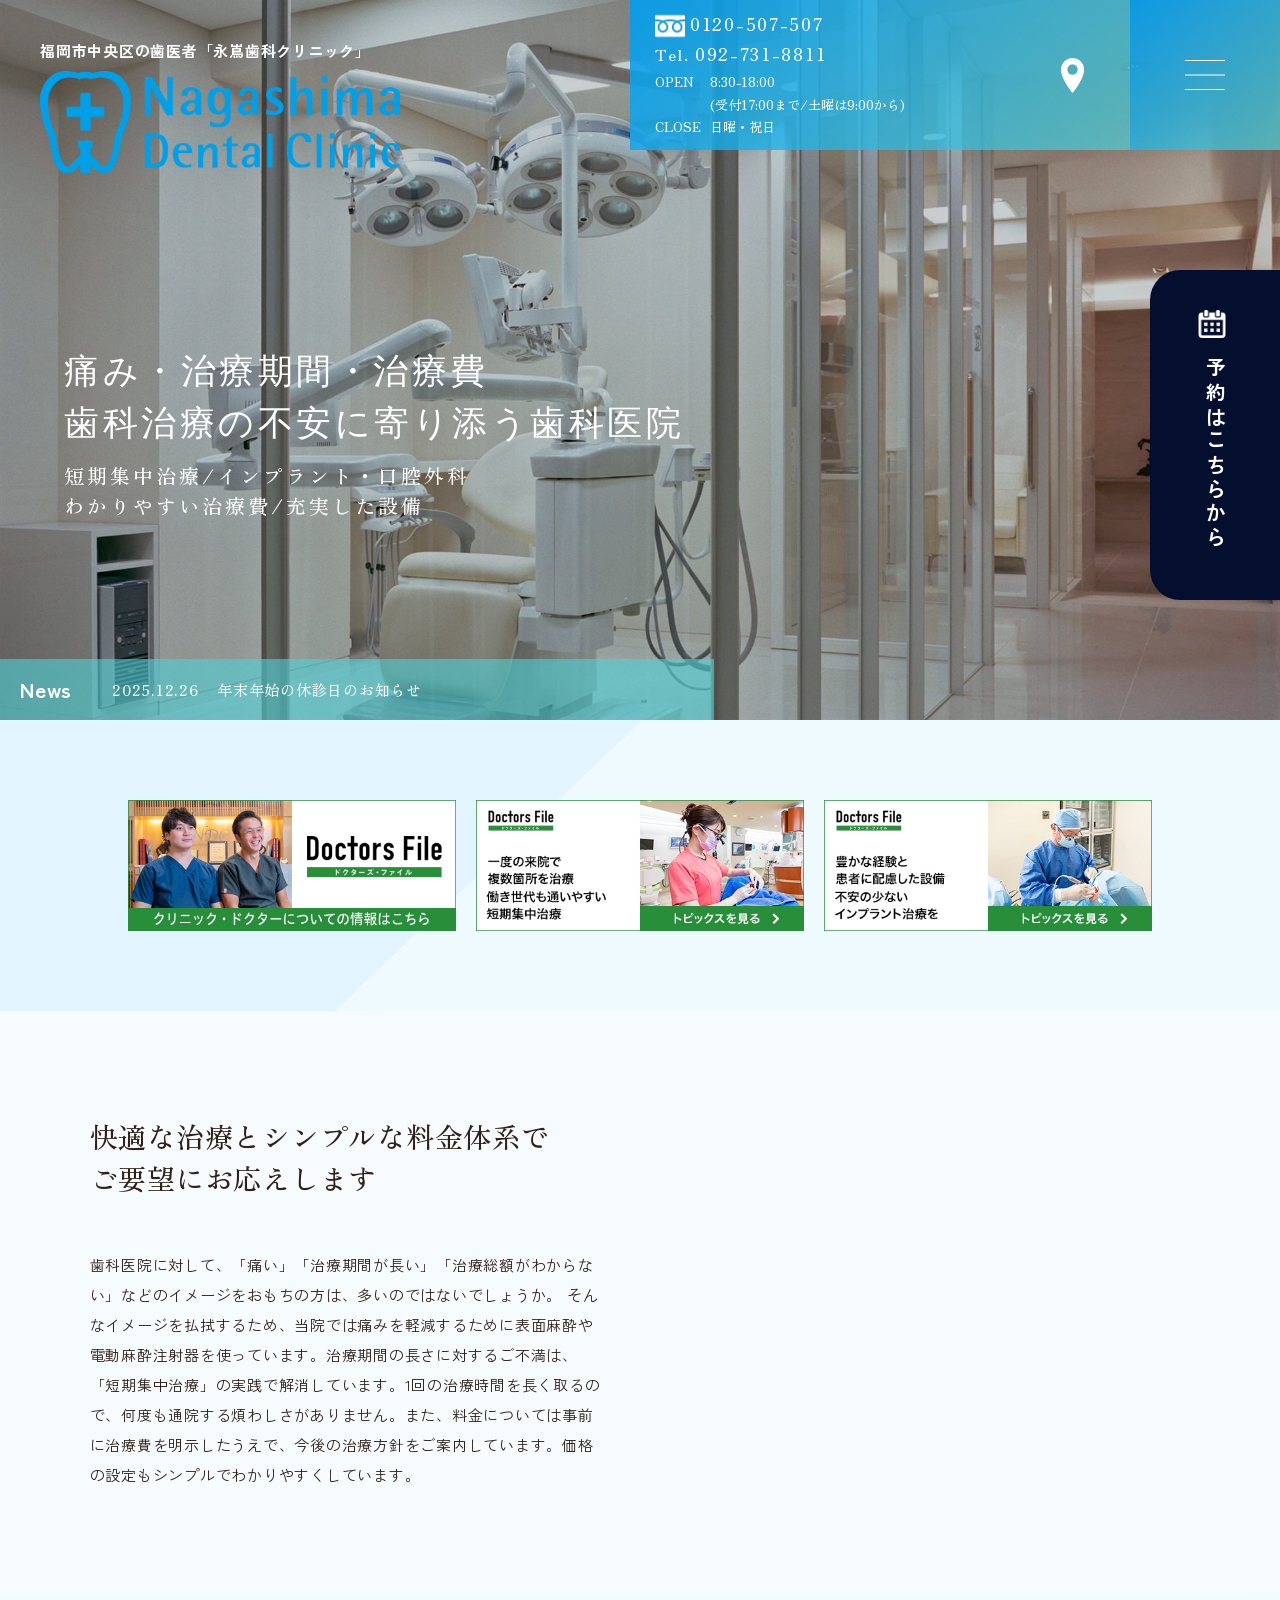
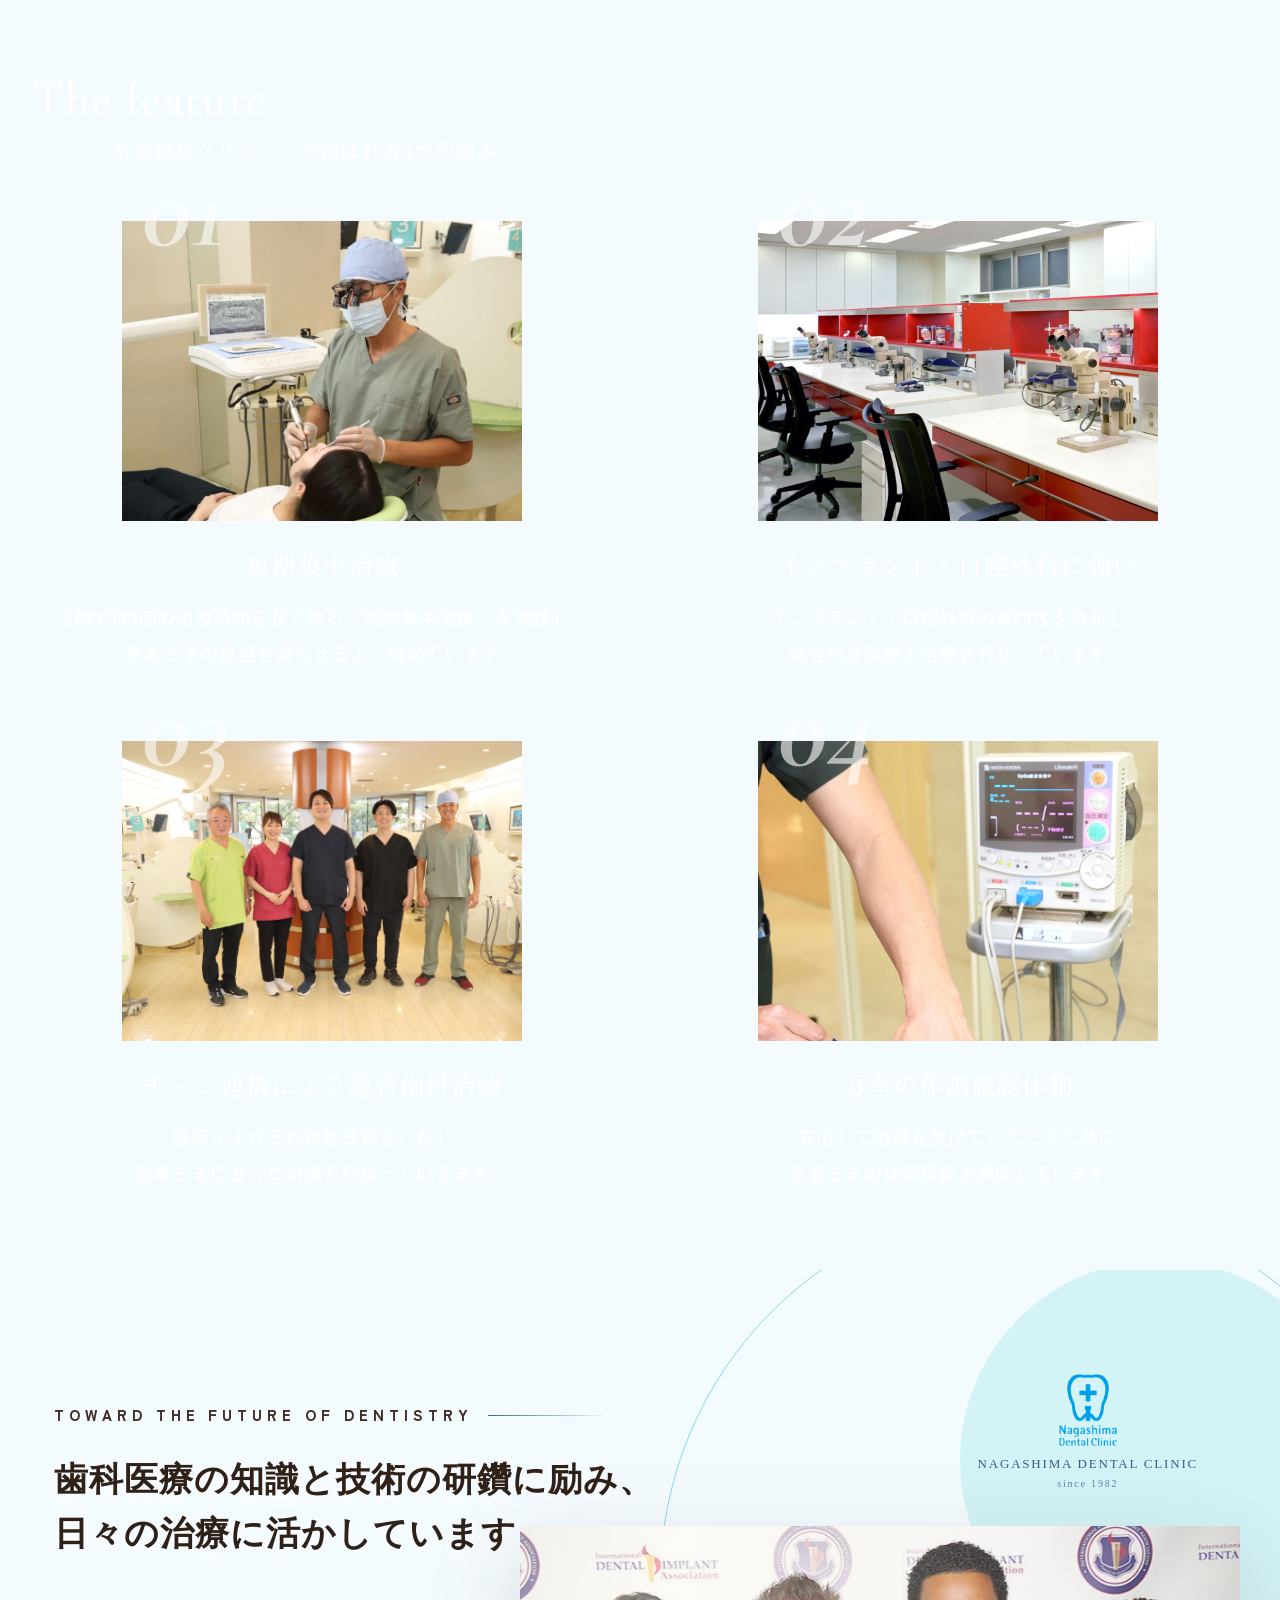
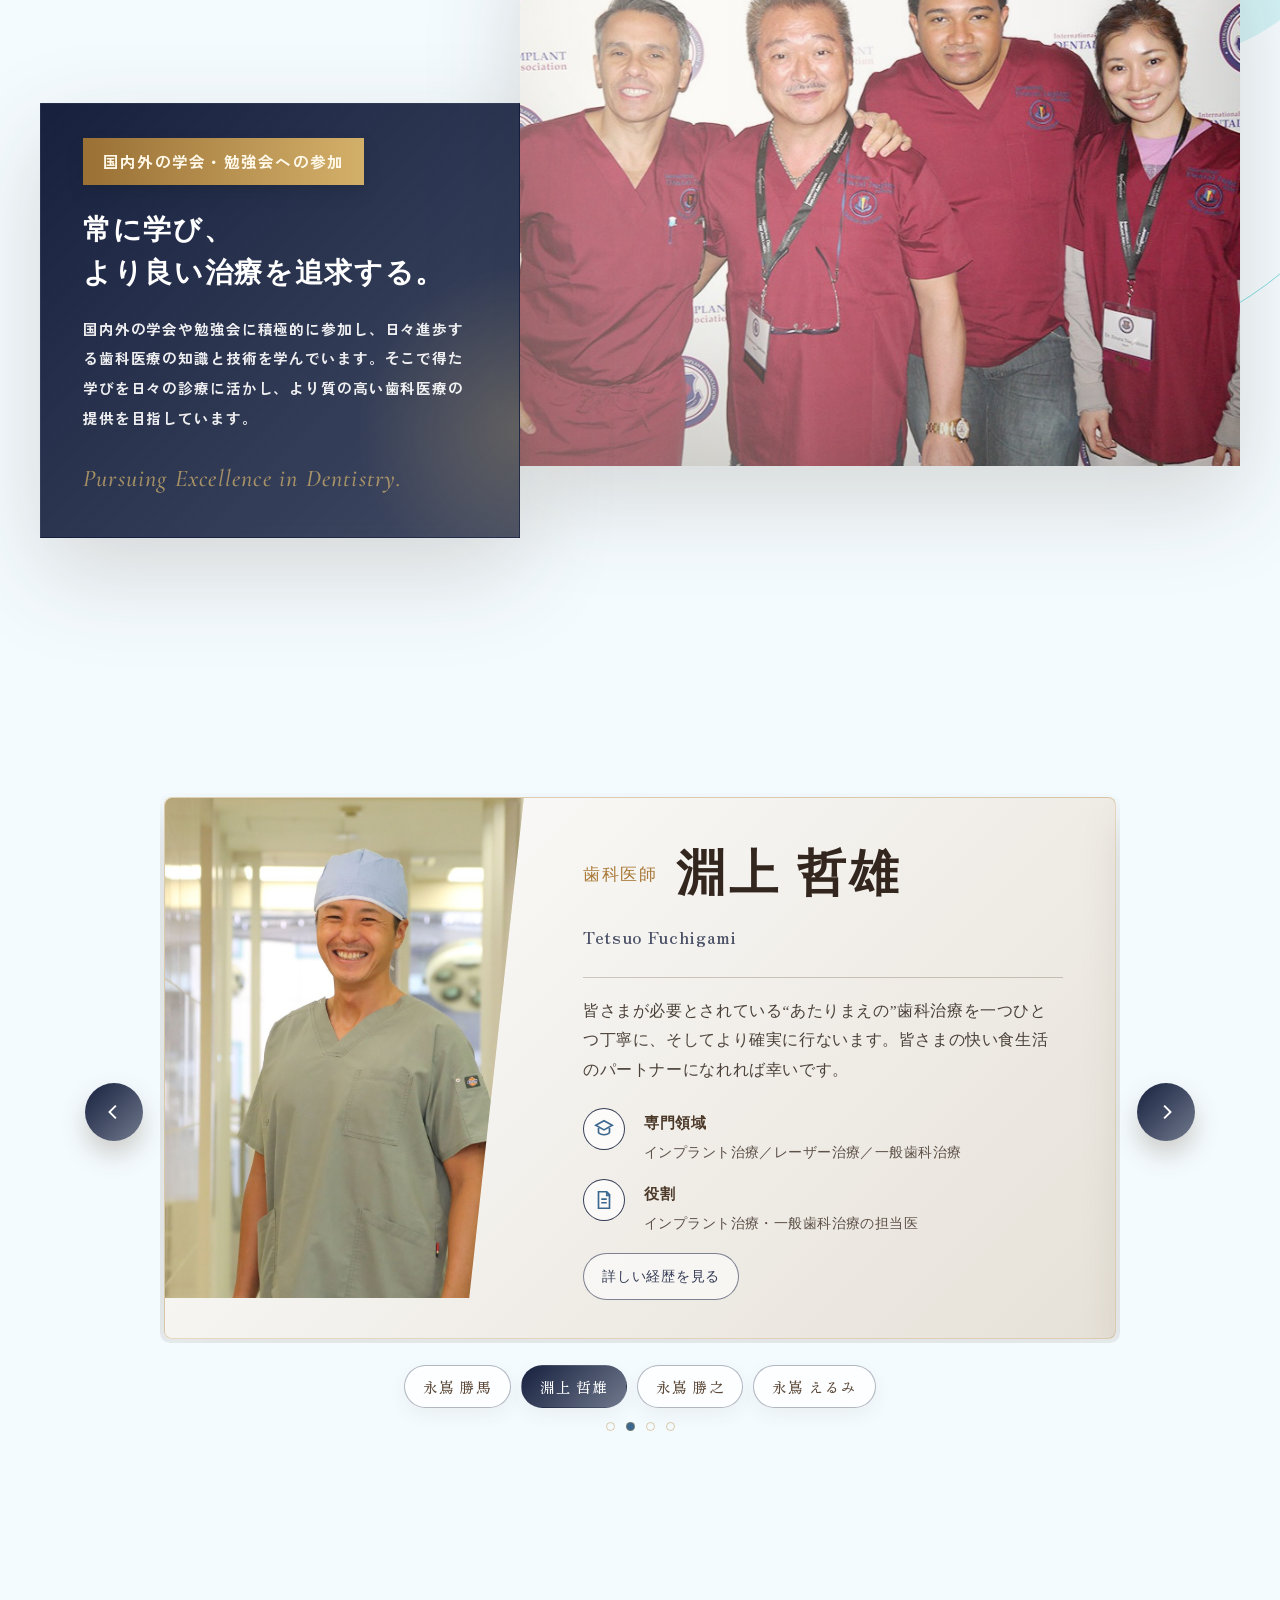
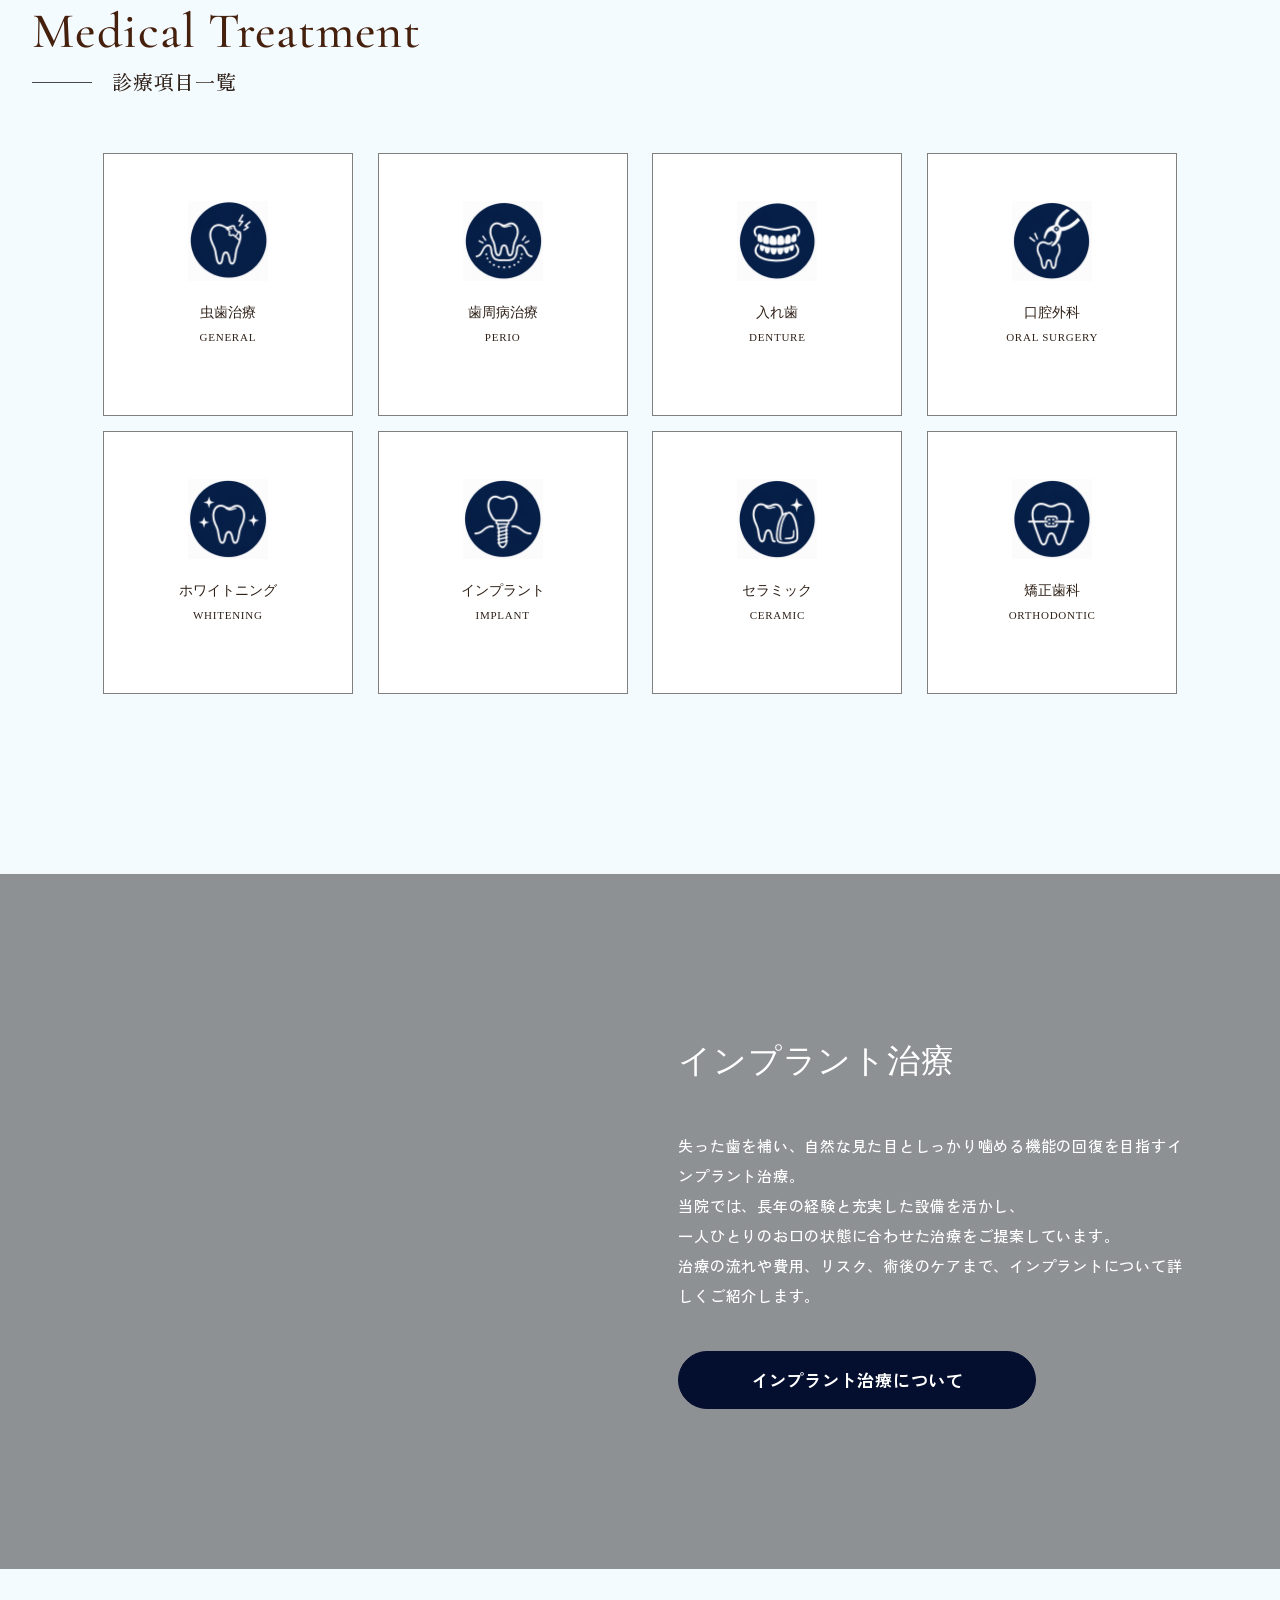
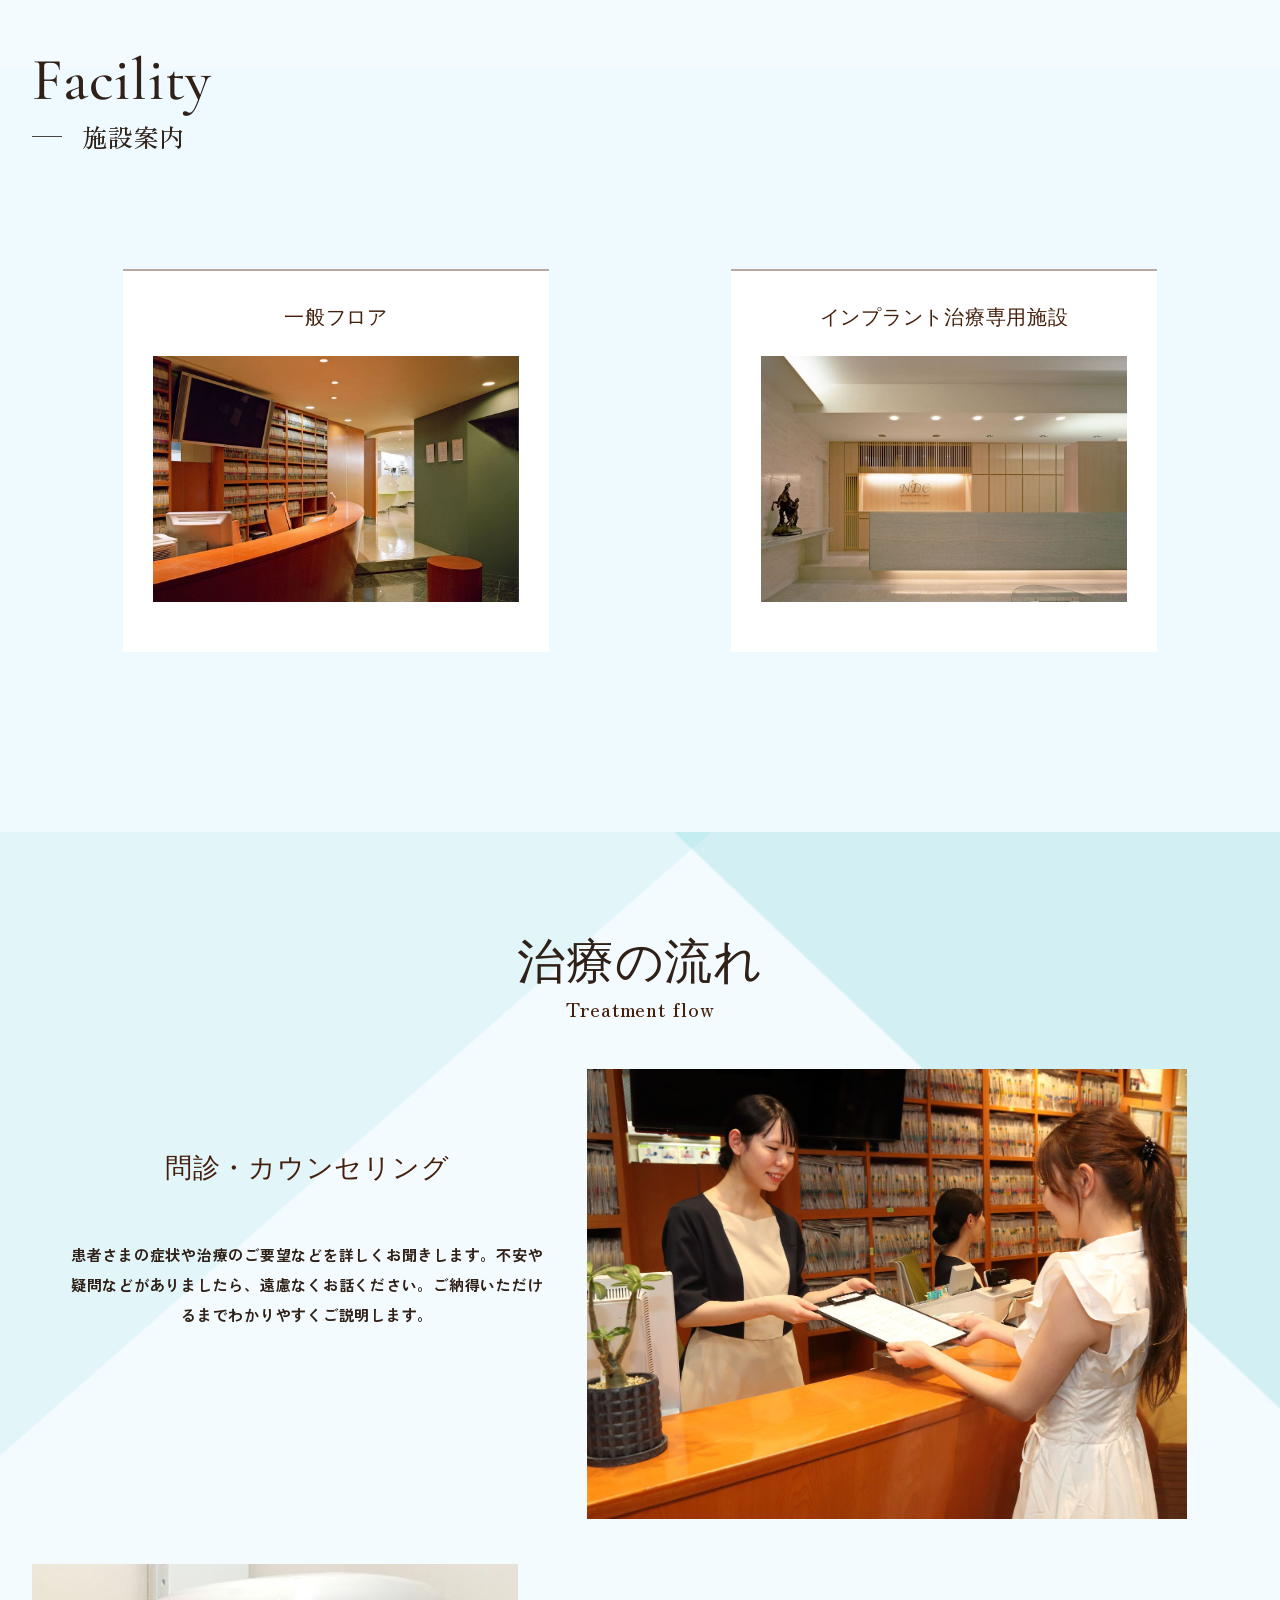
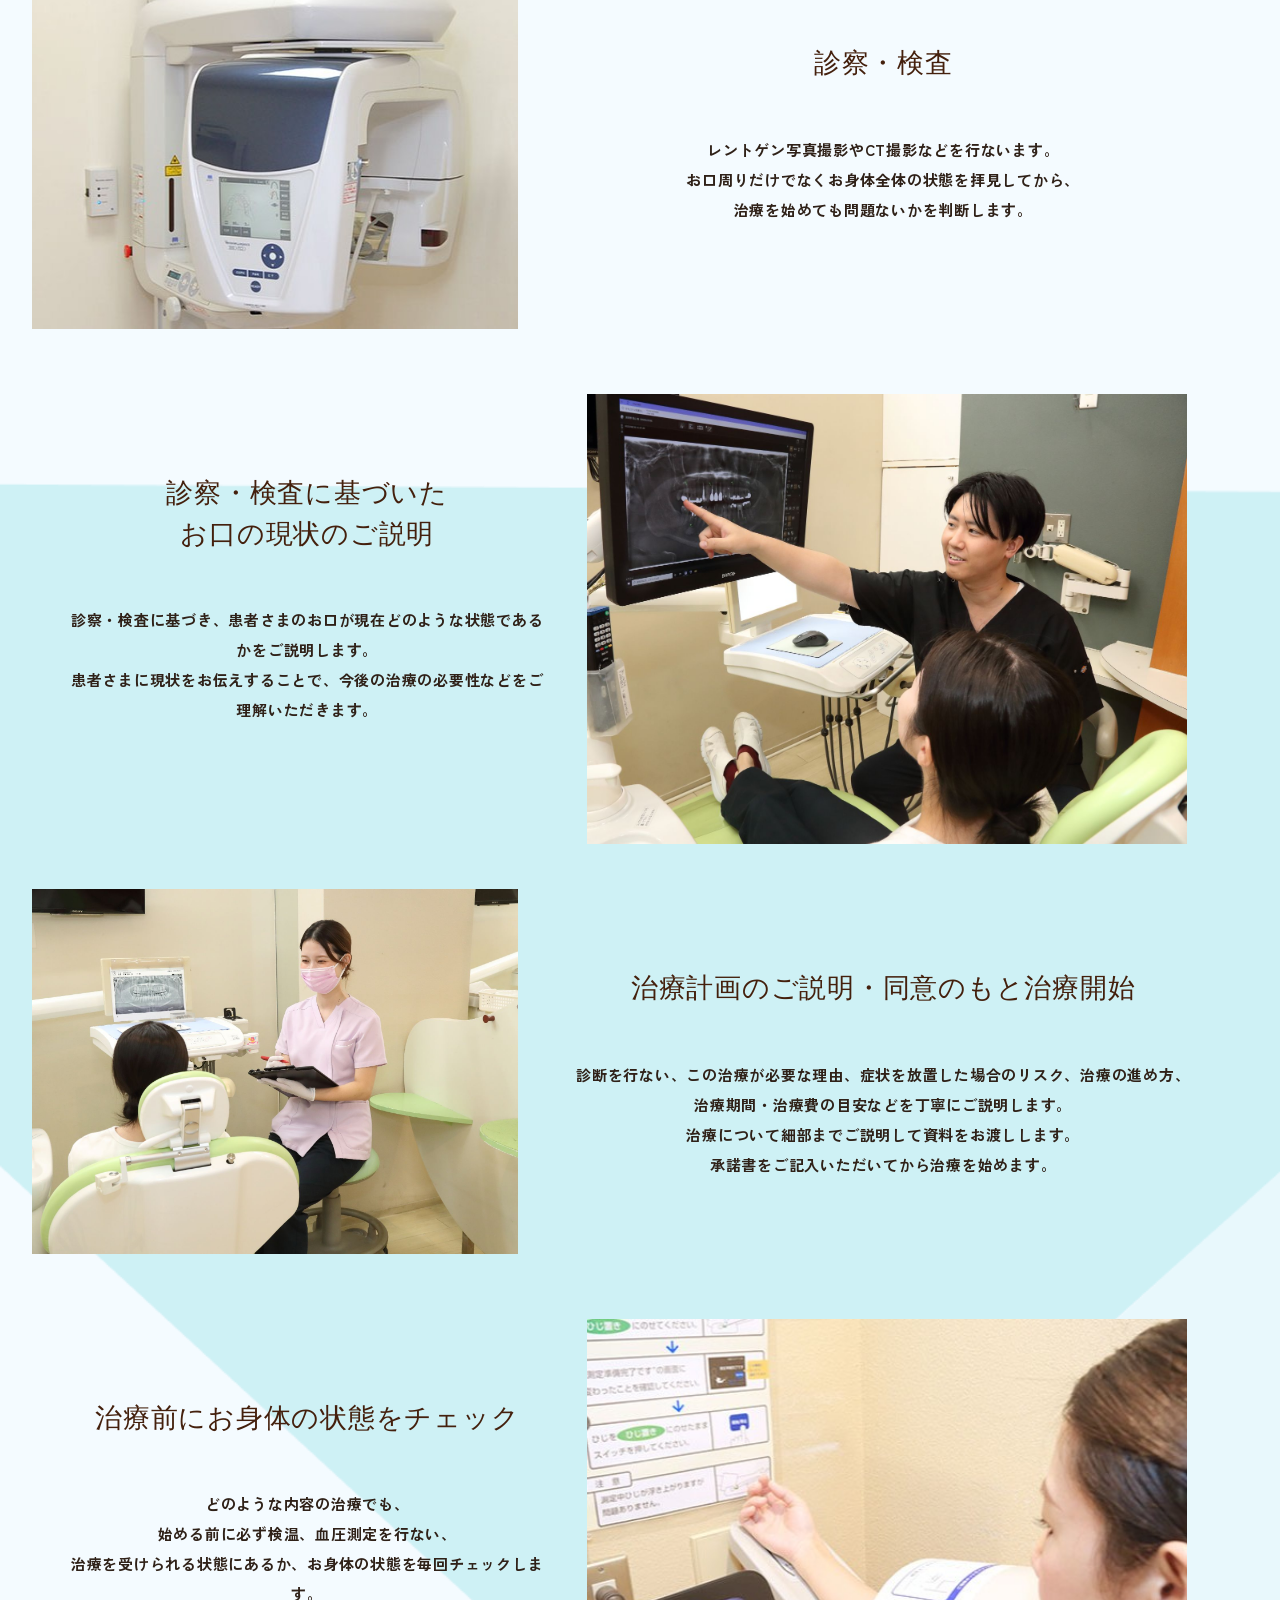
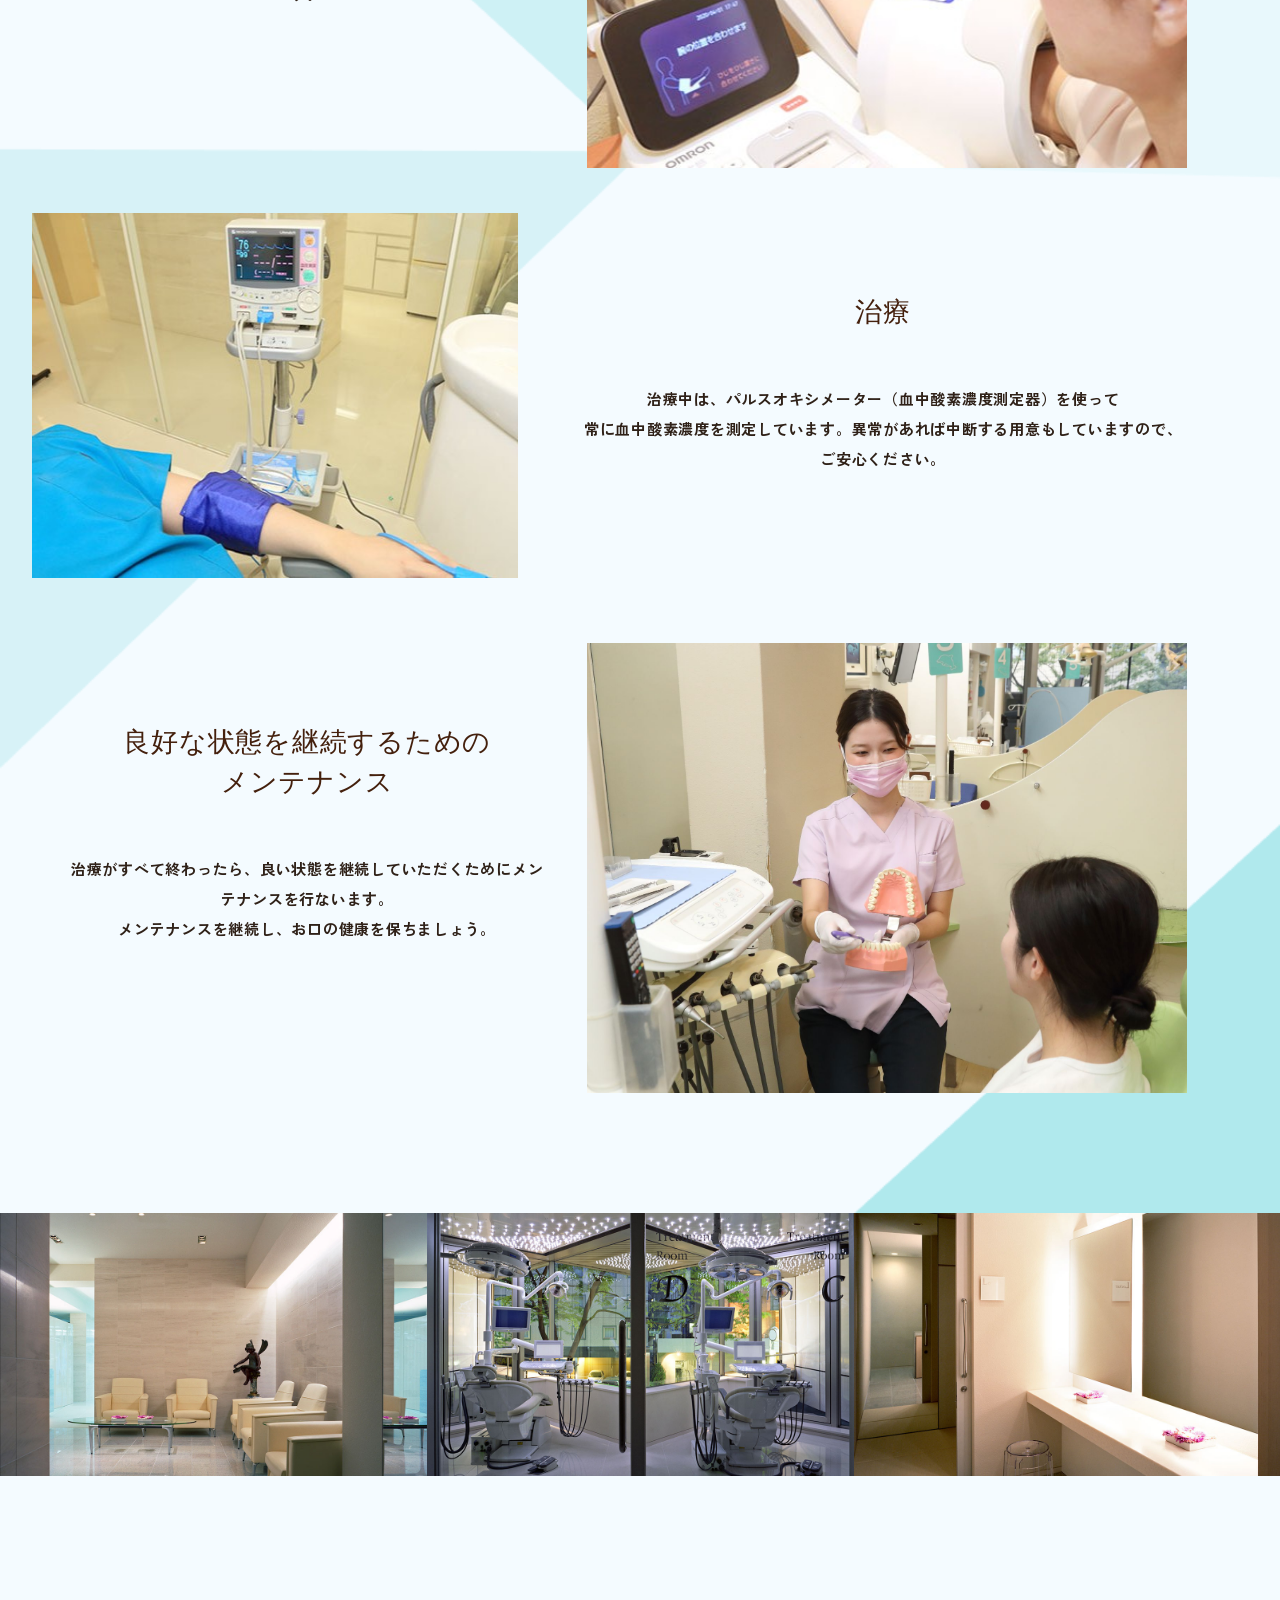
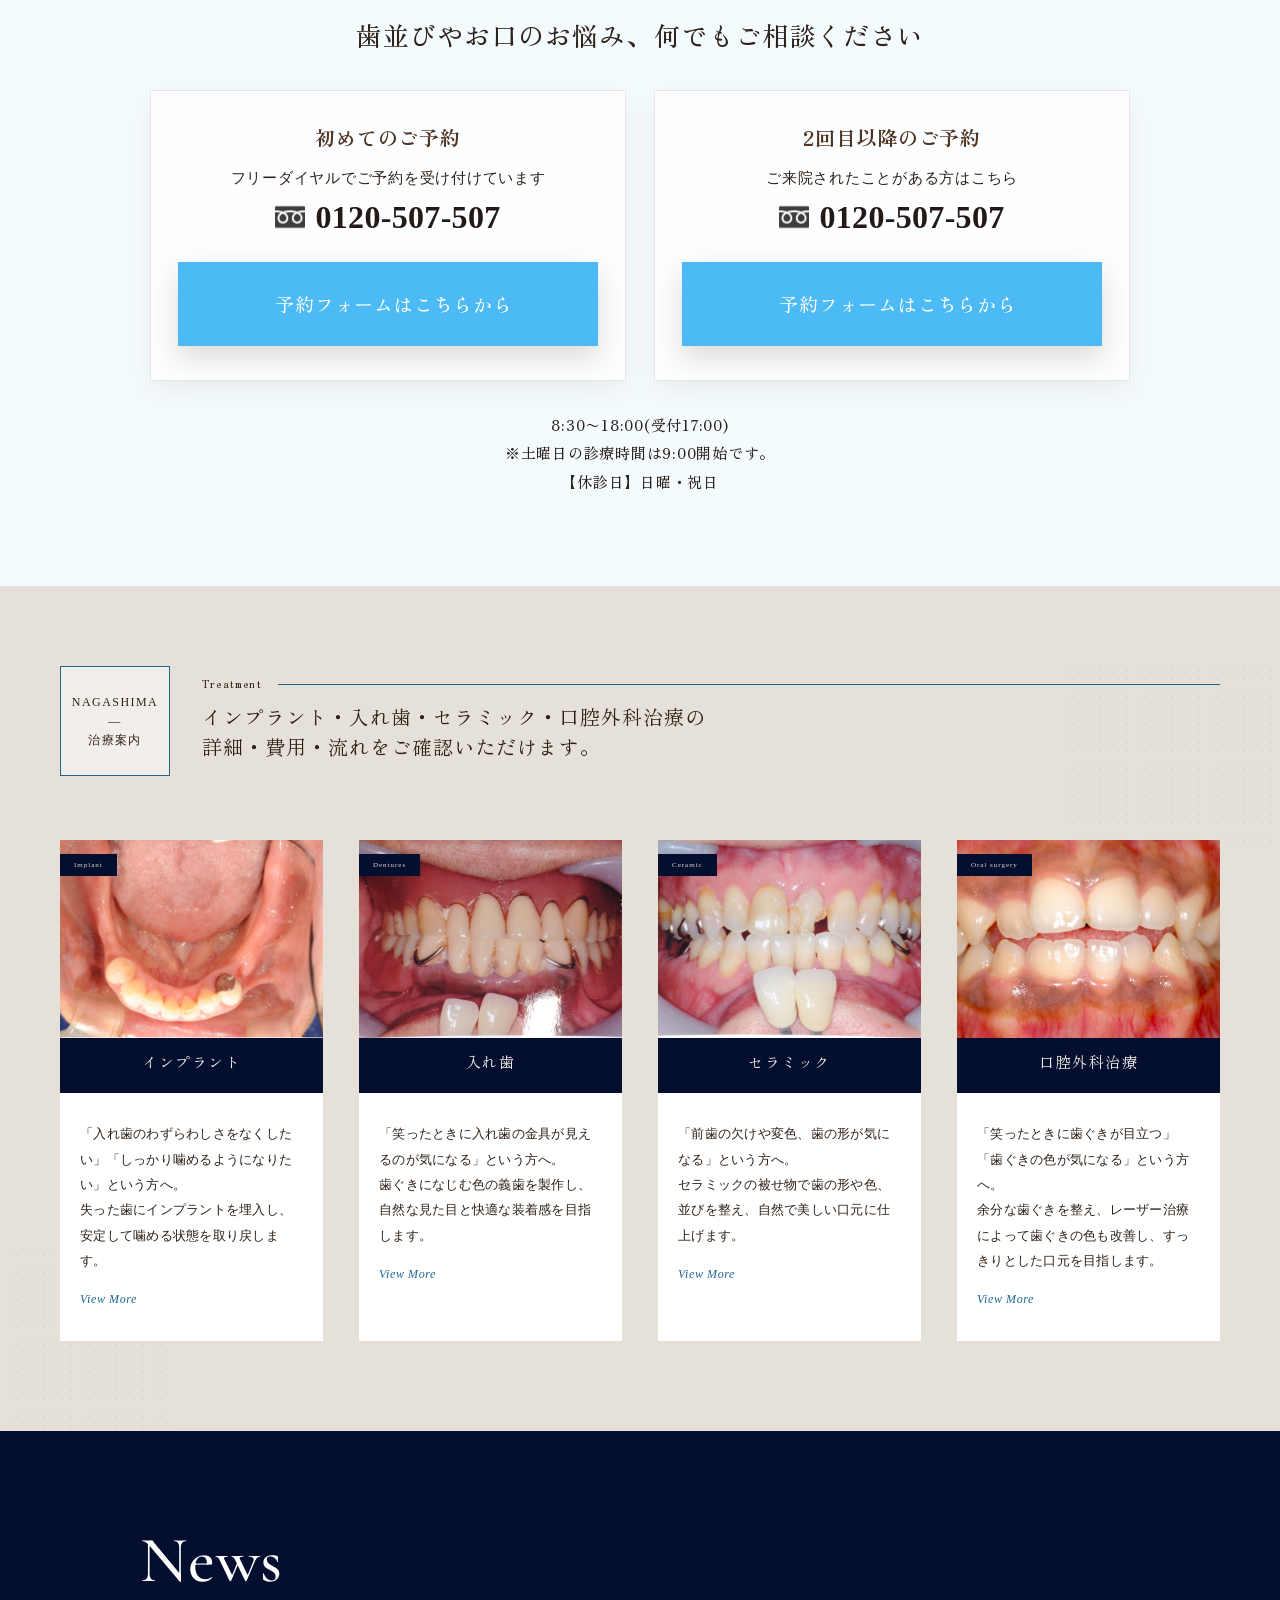
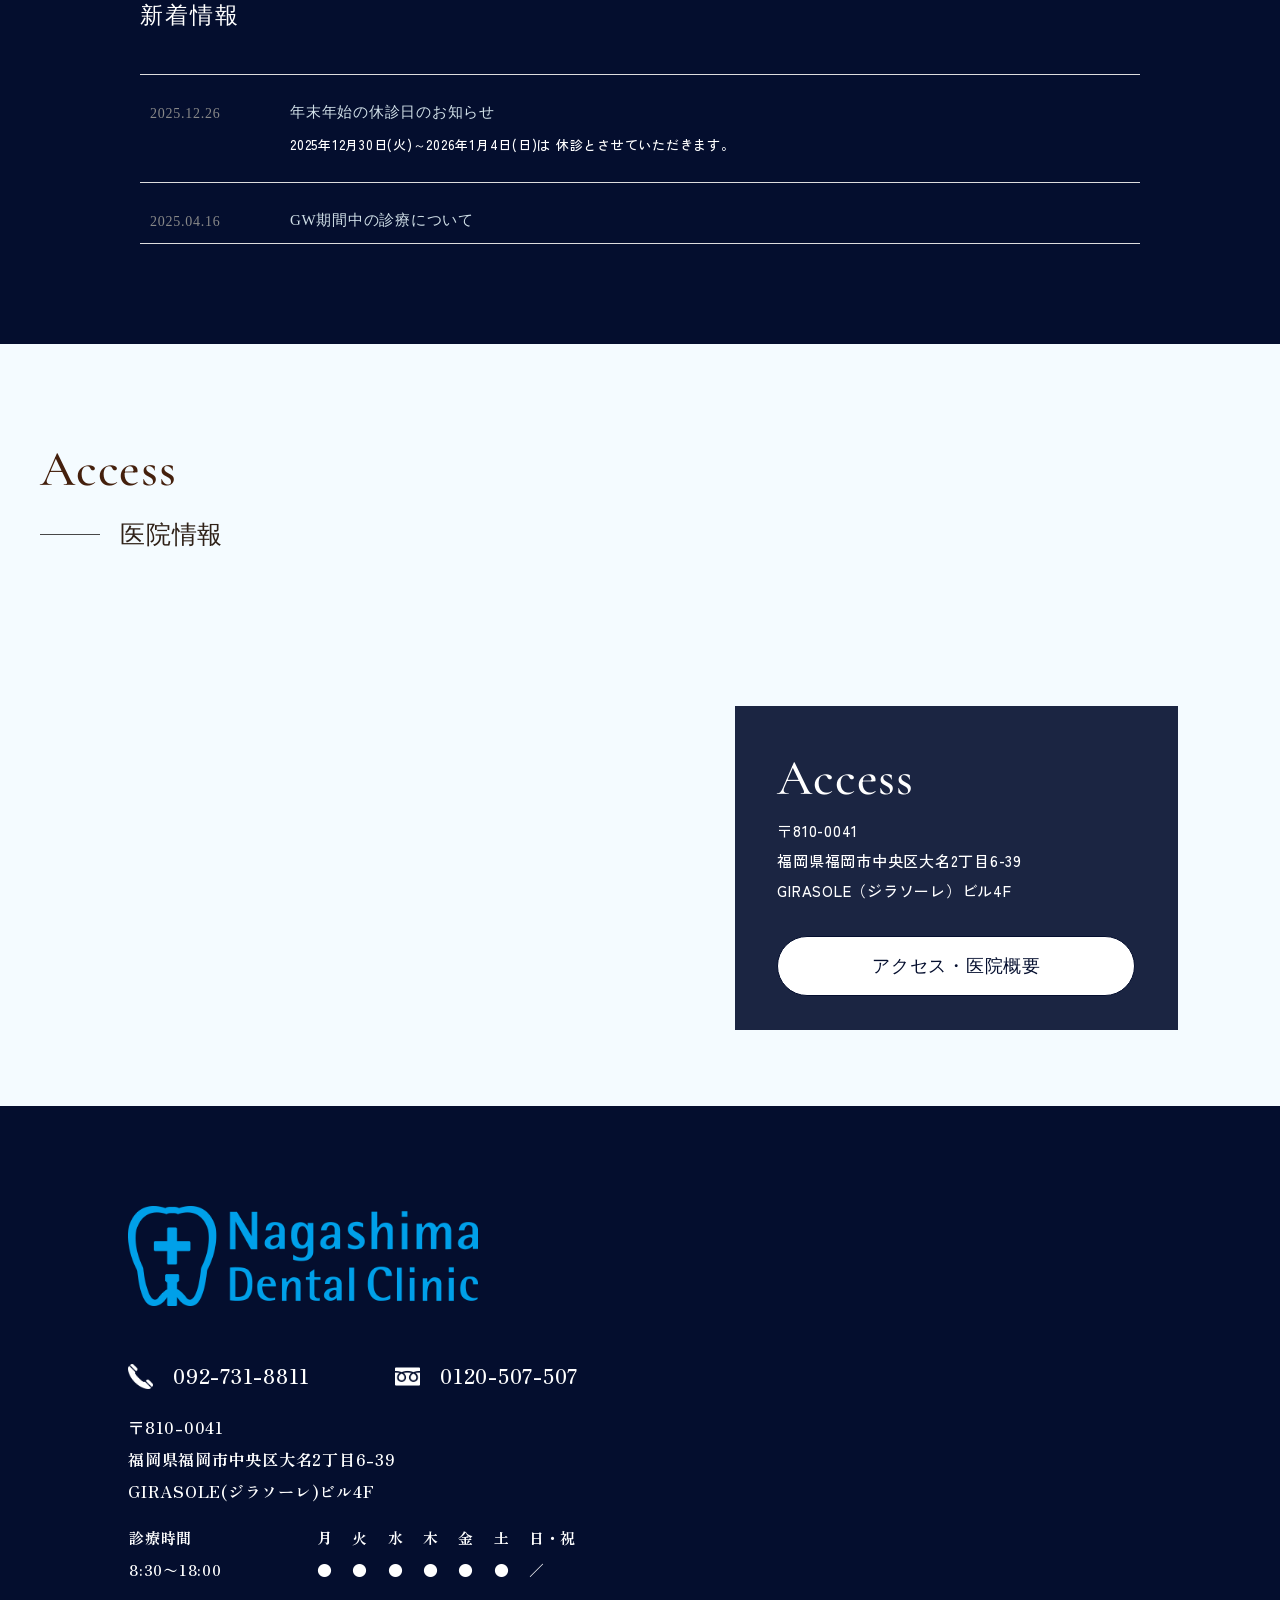
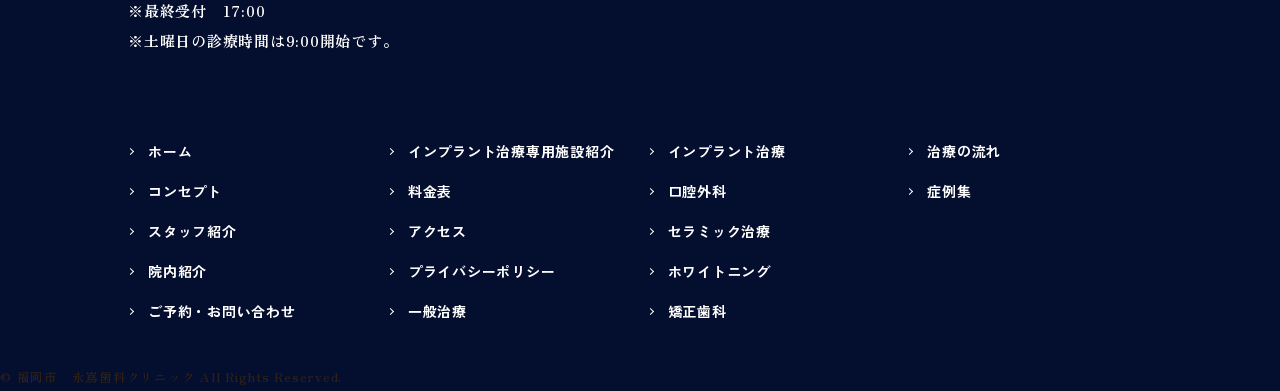
==== commit eebeee77: "FV提案ページを追加、TOPリニューアル案を微修正 - fv_proposals/: ファーストビュー提案（テンプレート・画像埋め込みスクリプト・生成HTML） - top/index.html: 9" ====
--- a/top/index.html
+++ b/top/index.html
@@ -685,7 +685,7 @@
         </section>
 
         <!-------- 料金修正版------- -->
-<section class="point-section">
+<!-- <section class="point-section">
     <div class="container">
       <div class="price-text2">
     <div class="section-heading2">
@@ -694,69 +694,69 @@
         <p class="price-lead2">
           治療費を事前に明示し、<br>納得いただいてから治療を開始します。</p>
 
-      <div class="point-grid">
+      <div class="point-grid"> -->
 
         <!-- POINT 1 -->
-        <div class="point-card">
+        <!-- <div class="point-card">
           <div class="icon">
           <img src="./img/price_icon_implant.png" alt="">
           </div>
           <p class="sub-title">インプラント</p>
           <h3 class="main-title">330,000円～</h3>
           <p class="description">（税込）</p>
-        </div>
+        </div> -->
 
         <!-- POINT 2 -->
-        <div class="point-card">
+        <!-- <div class="point-card">
           <div class="icon">
              <img src="./img/price_icon_ceramic.png" alt="">
           </div>
           <p class="sub-title">セラミック</p>
           <h3 class="main-title">44,000円～</h3>
           <p class="description">（税込）</p>
-        </div>
+        </div> -->
 
         <!-- POINT 3 -->
-        <div class="point-card">
+        <!-- <div class="point-card">
           <div class="icon">
              <img src="./img/price_icon_denture.png" alt="">
           </div>
           <p class="sub-title">入れ歯</p>
           <h3 class="main-title">110,000円～</h3>
           <p class="description">（税込）</p>
-        </div>
+        </div> -->
 
         <!-- POINT 4 -->
-        <div class="point-card">
+        <!-- <div class="point-card">
           <div class="icon">
              <img src="./img/price_icon_orthodontics.png" alt="">
           </div>
           <p class="sub-title">矯正</p>
           <h3 class="main-title">330,000円～</h3>
           <p class="description">（税込）</p>
-        </div>
+        </div> -->
 
         <!-- POINT 5 -->
-         <div class="point-card">
+         <!-- <div class="point-card">
           <div class="icon">
            <img src="./img/price_icon_whitening.png" alt="">
          </div>
         <p class="sub-title">ホワイトニング</p>
         <h3 class="main-title">22,000円～</h3>
         <p class="description">（税込）</p>
-        </div>
+        </div> -->
 
       <!-- 6つ目の枠：料金表を見るボタン -->
-         <a href="/price/" class="btn-card">
+         <!-- <a href="/price/" class="btn-card">
          <div class="btn-content">
           <span class="btn-text">料金表を見る</span>
           <span class="btn-arrow">→</span>
          </div>
          </a>
         </div>
-    </div>
+    </div> -->
         <!-- 支払い方法 -->
-    <div class="payment-box">
+    <!-- <div class="payment-box">
 
       <div class="payment-title">
         <span class="payment-icon">▣</span>
@@ -777,7 +777,7 @@
 
     </div>
     </div>
-  </section>
+  </section> -->
 
 
     <section class="sec05">
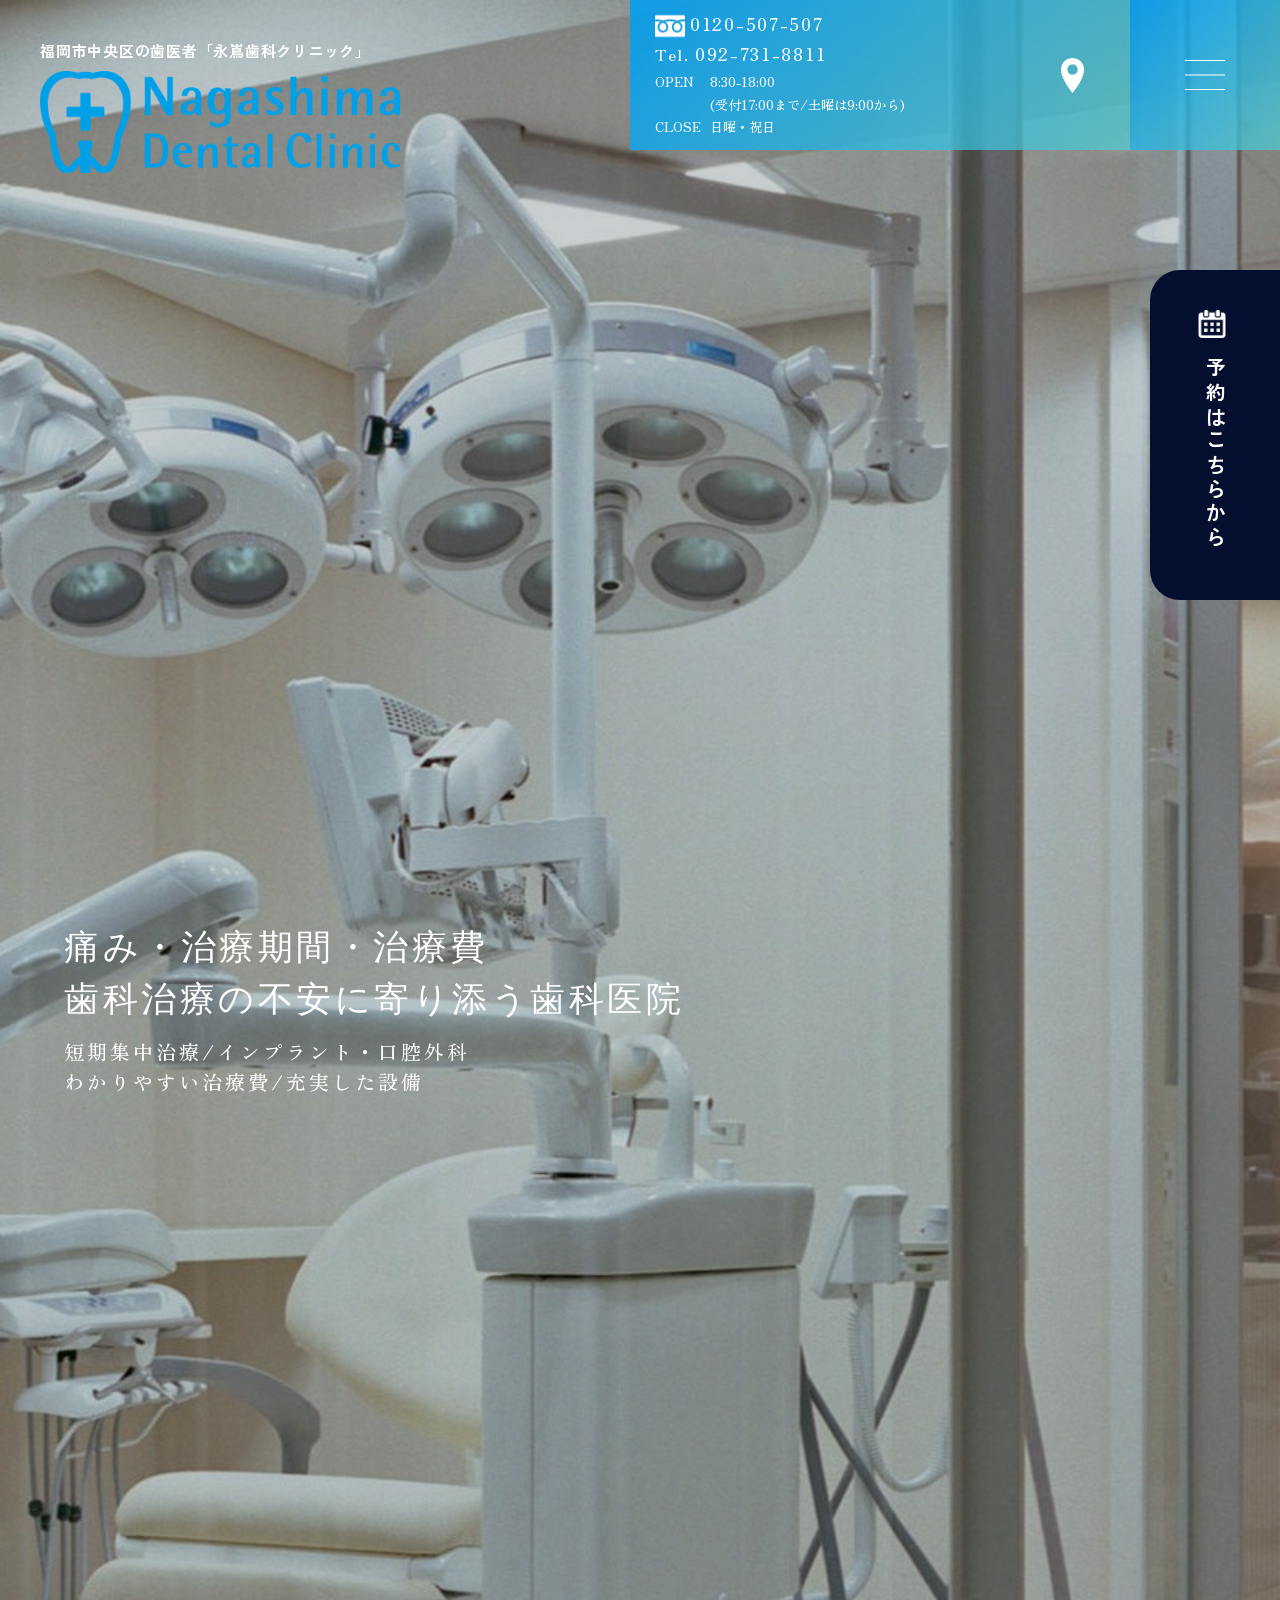
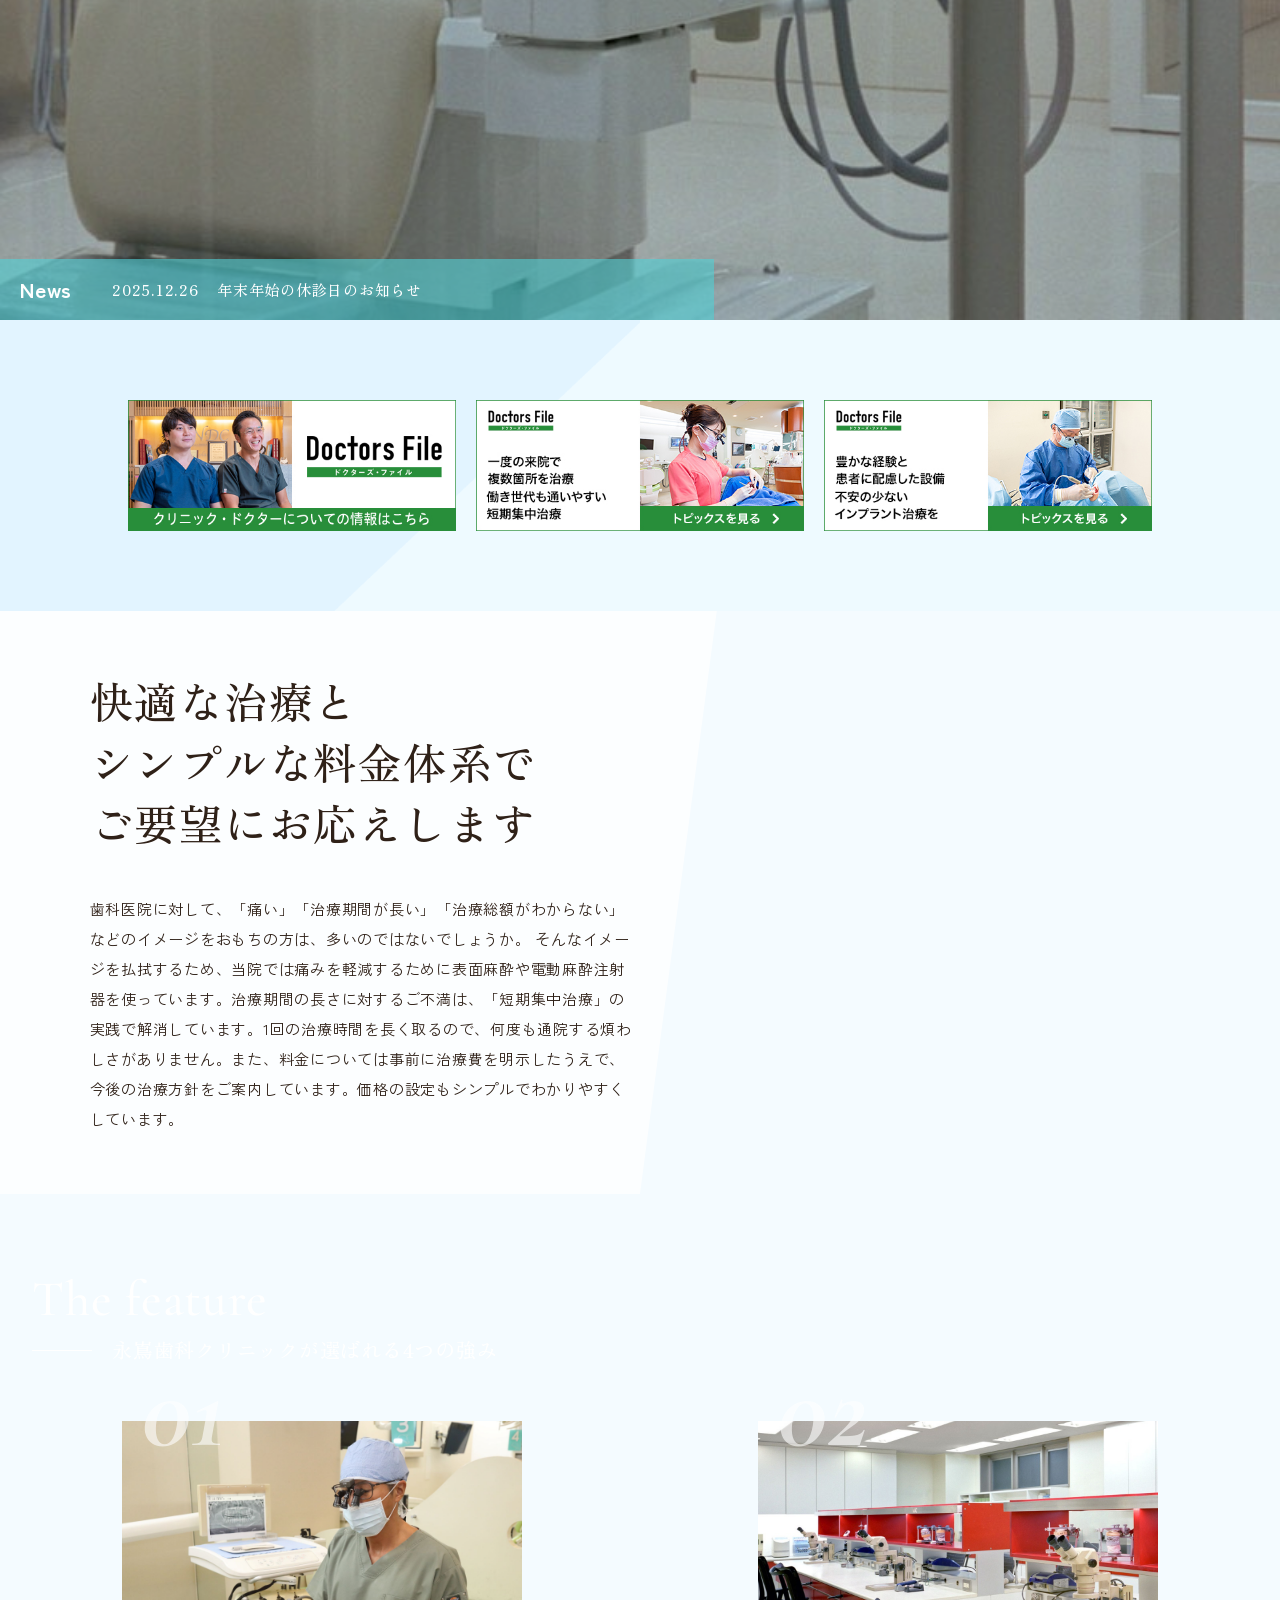
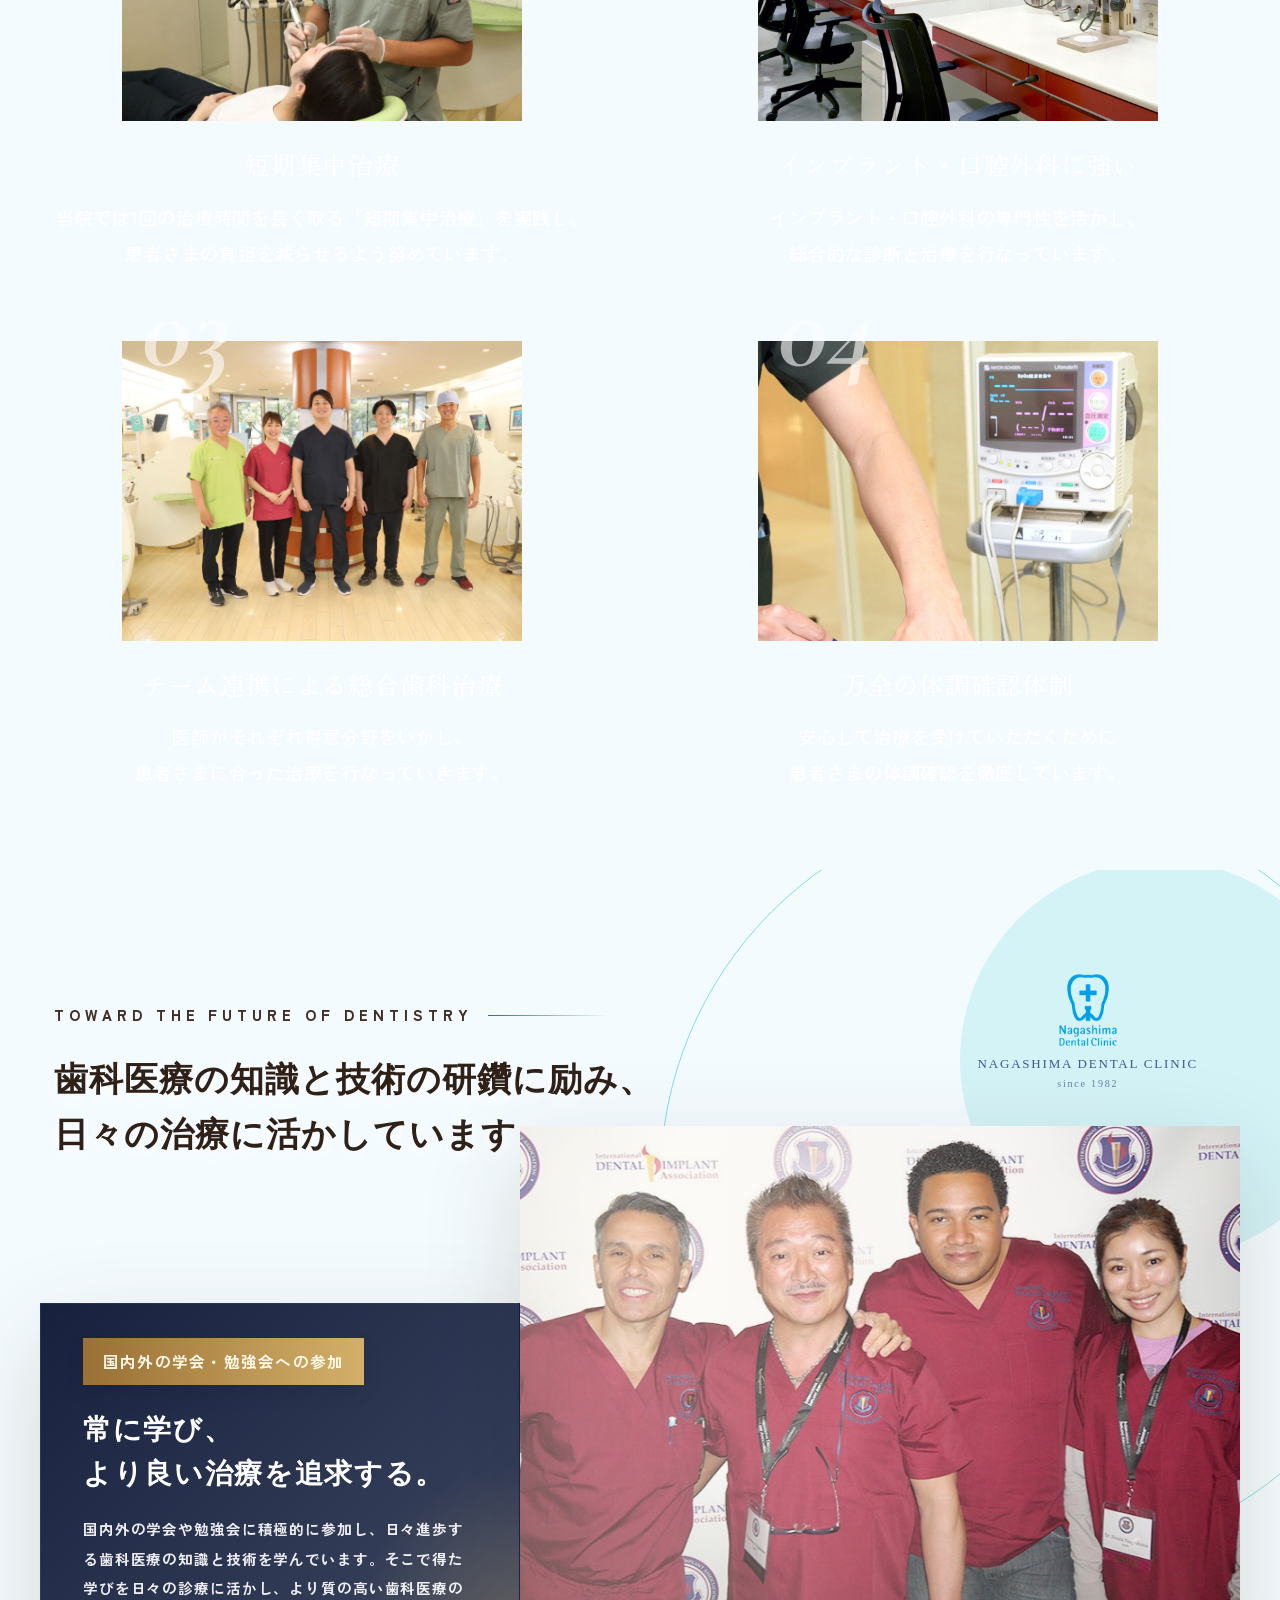
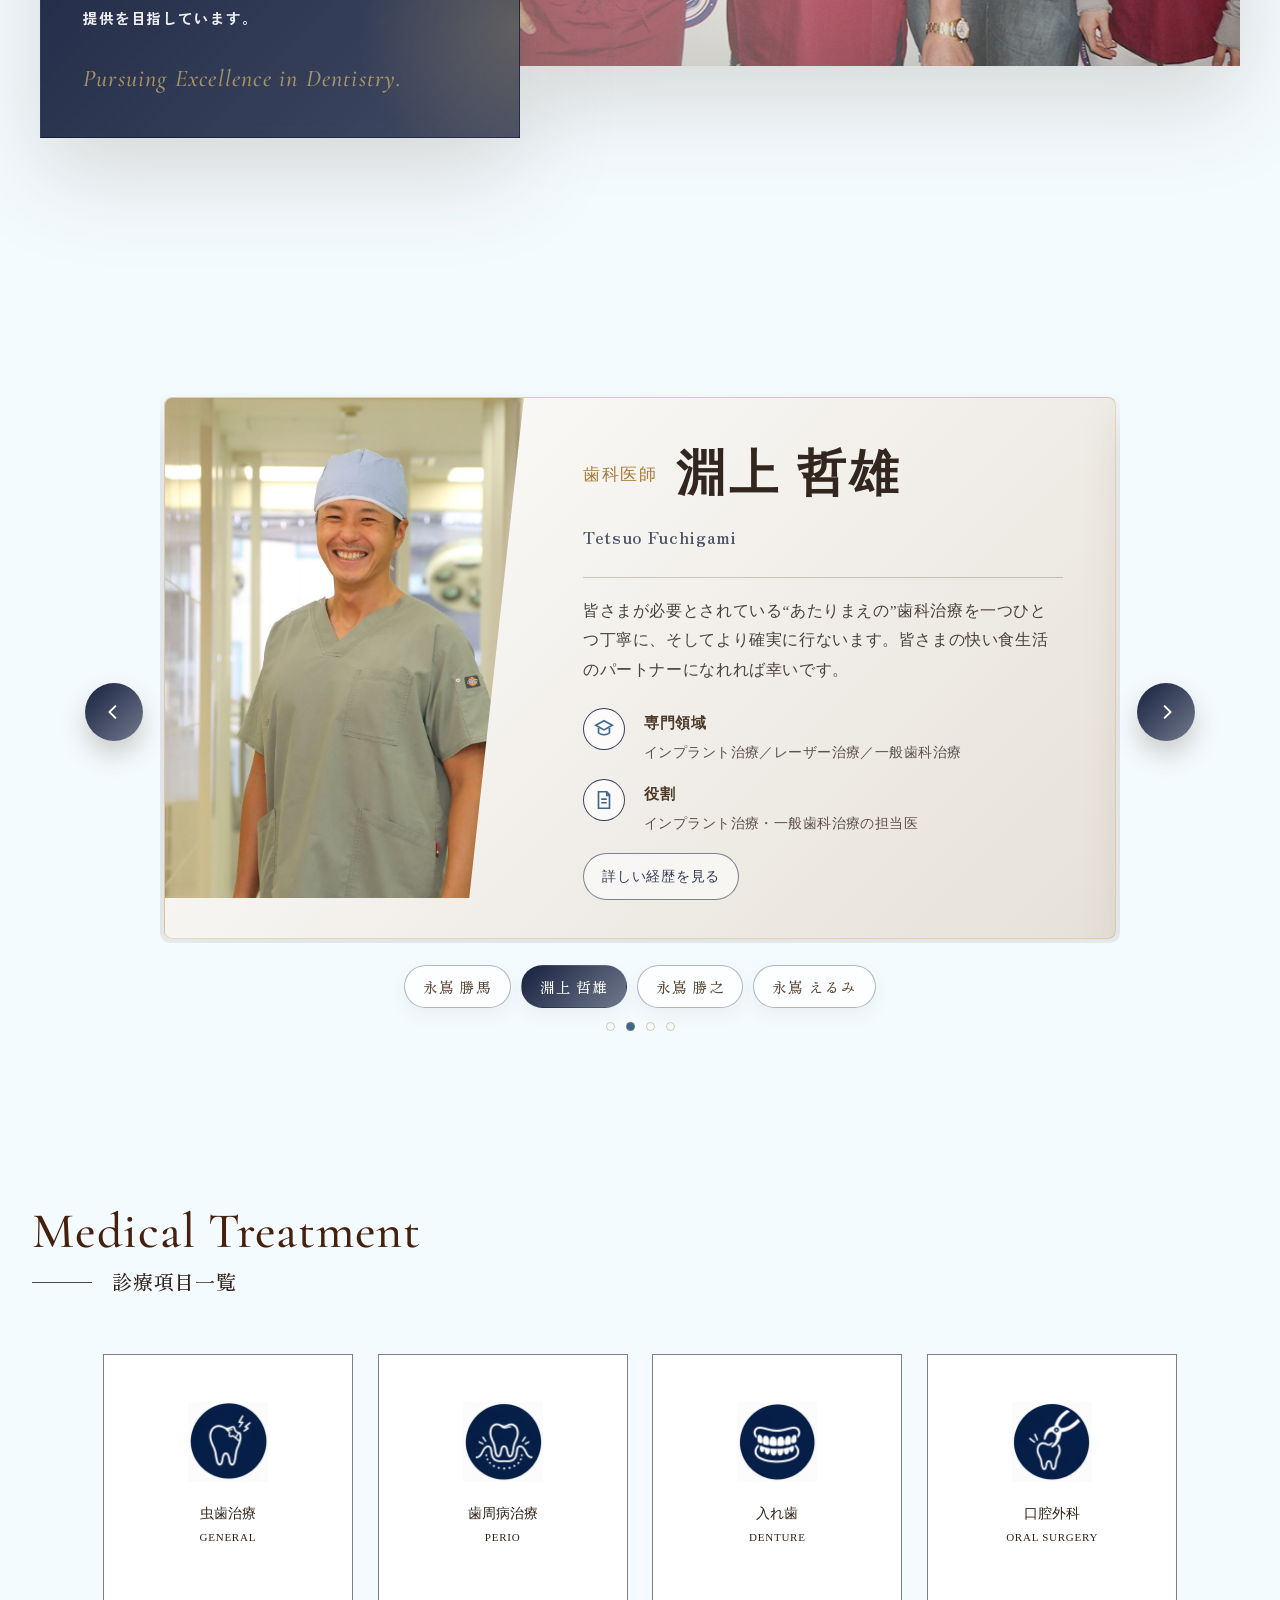
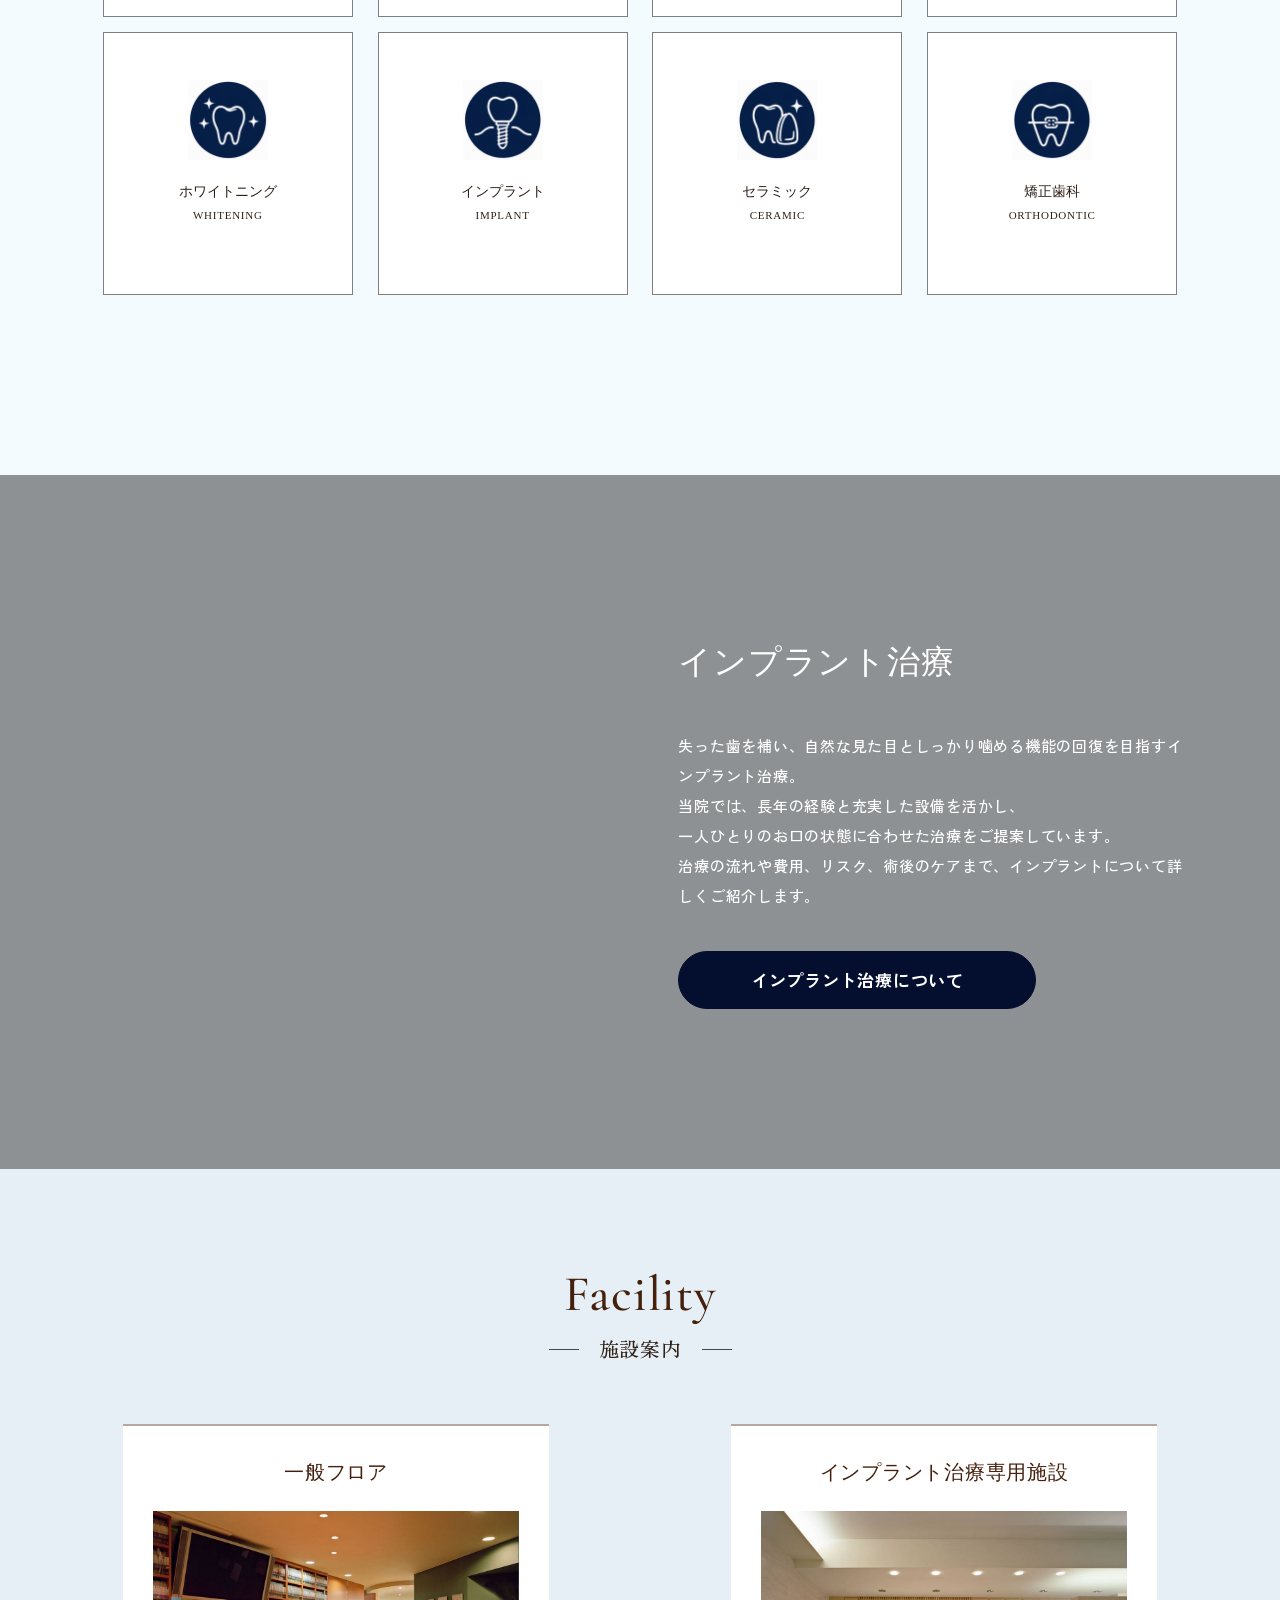
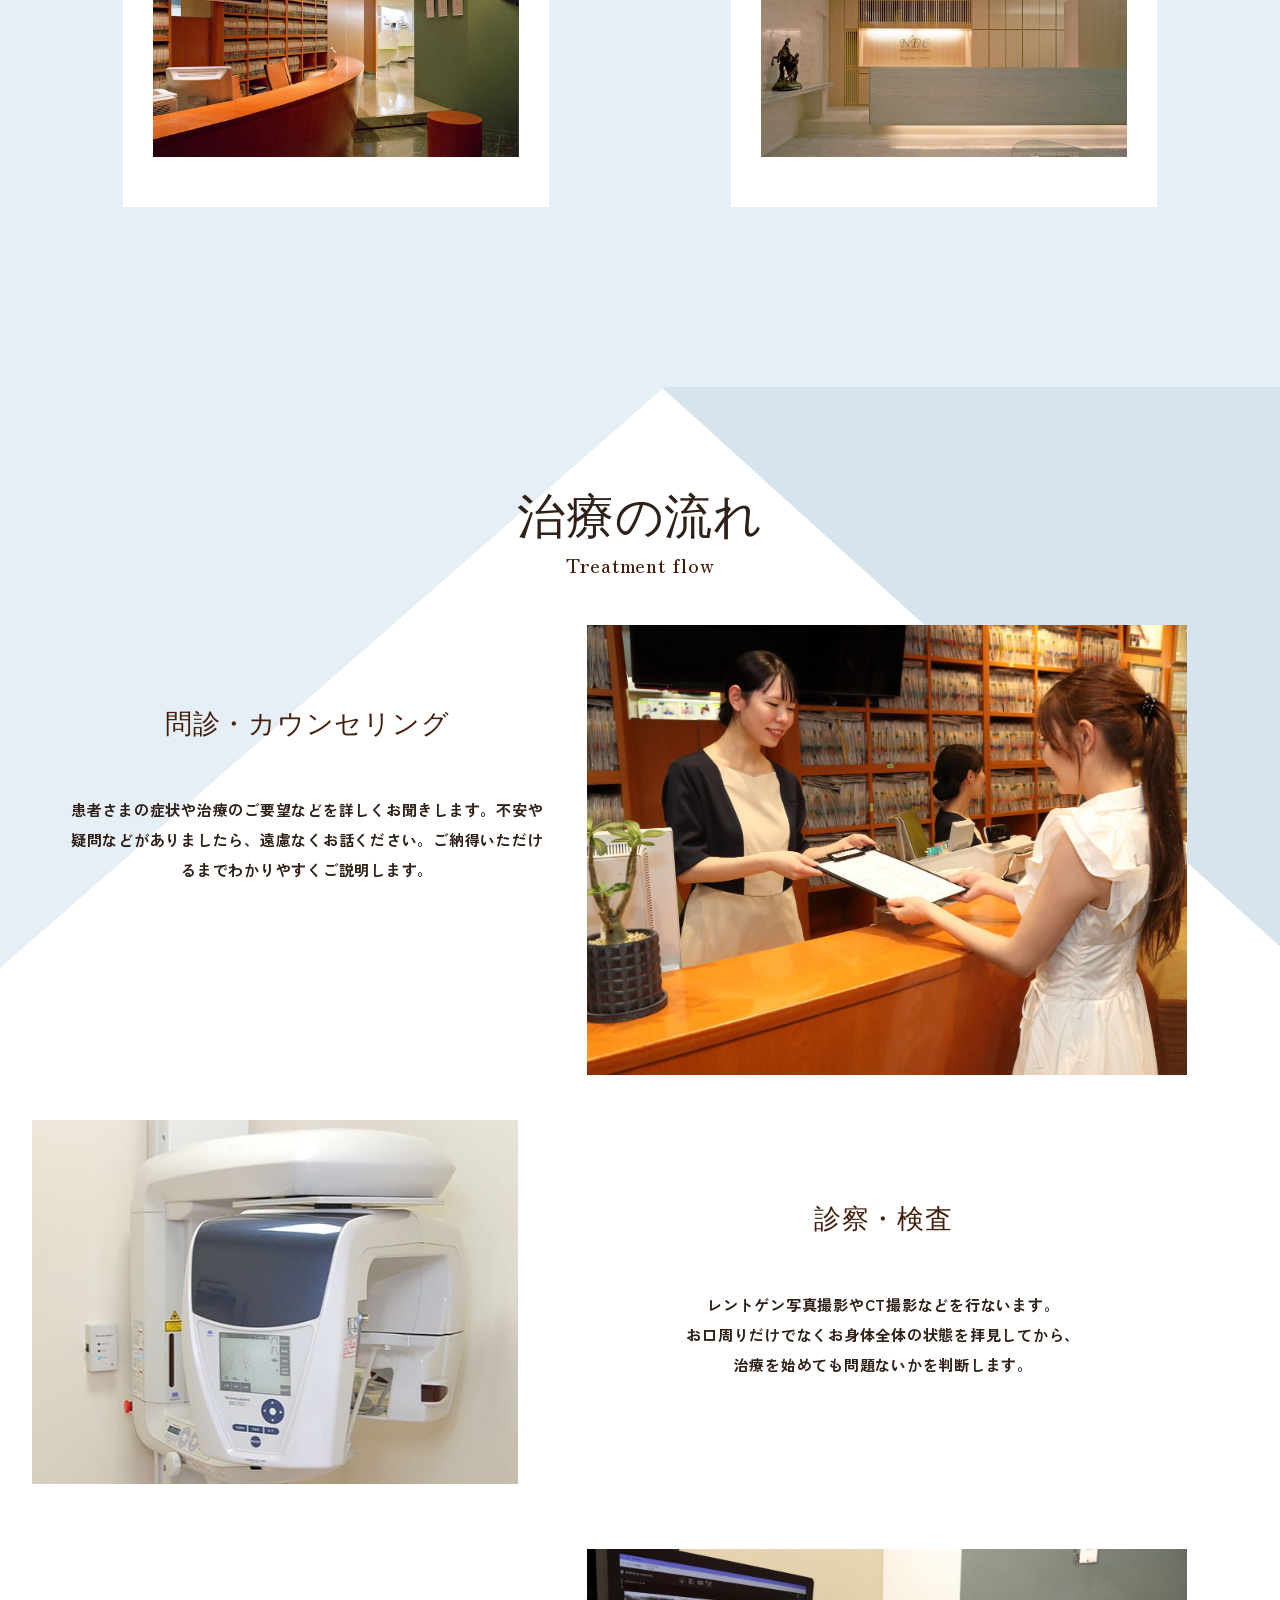
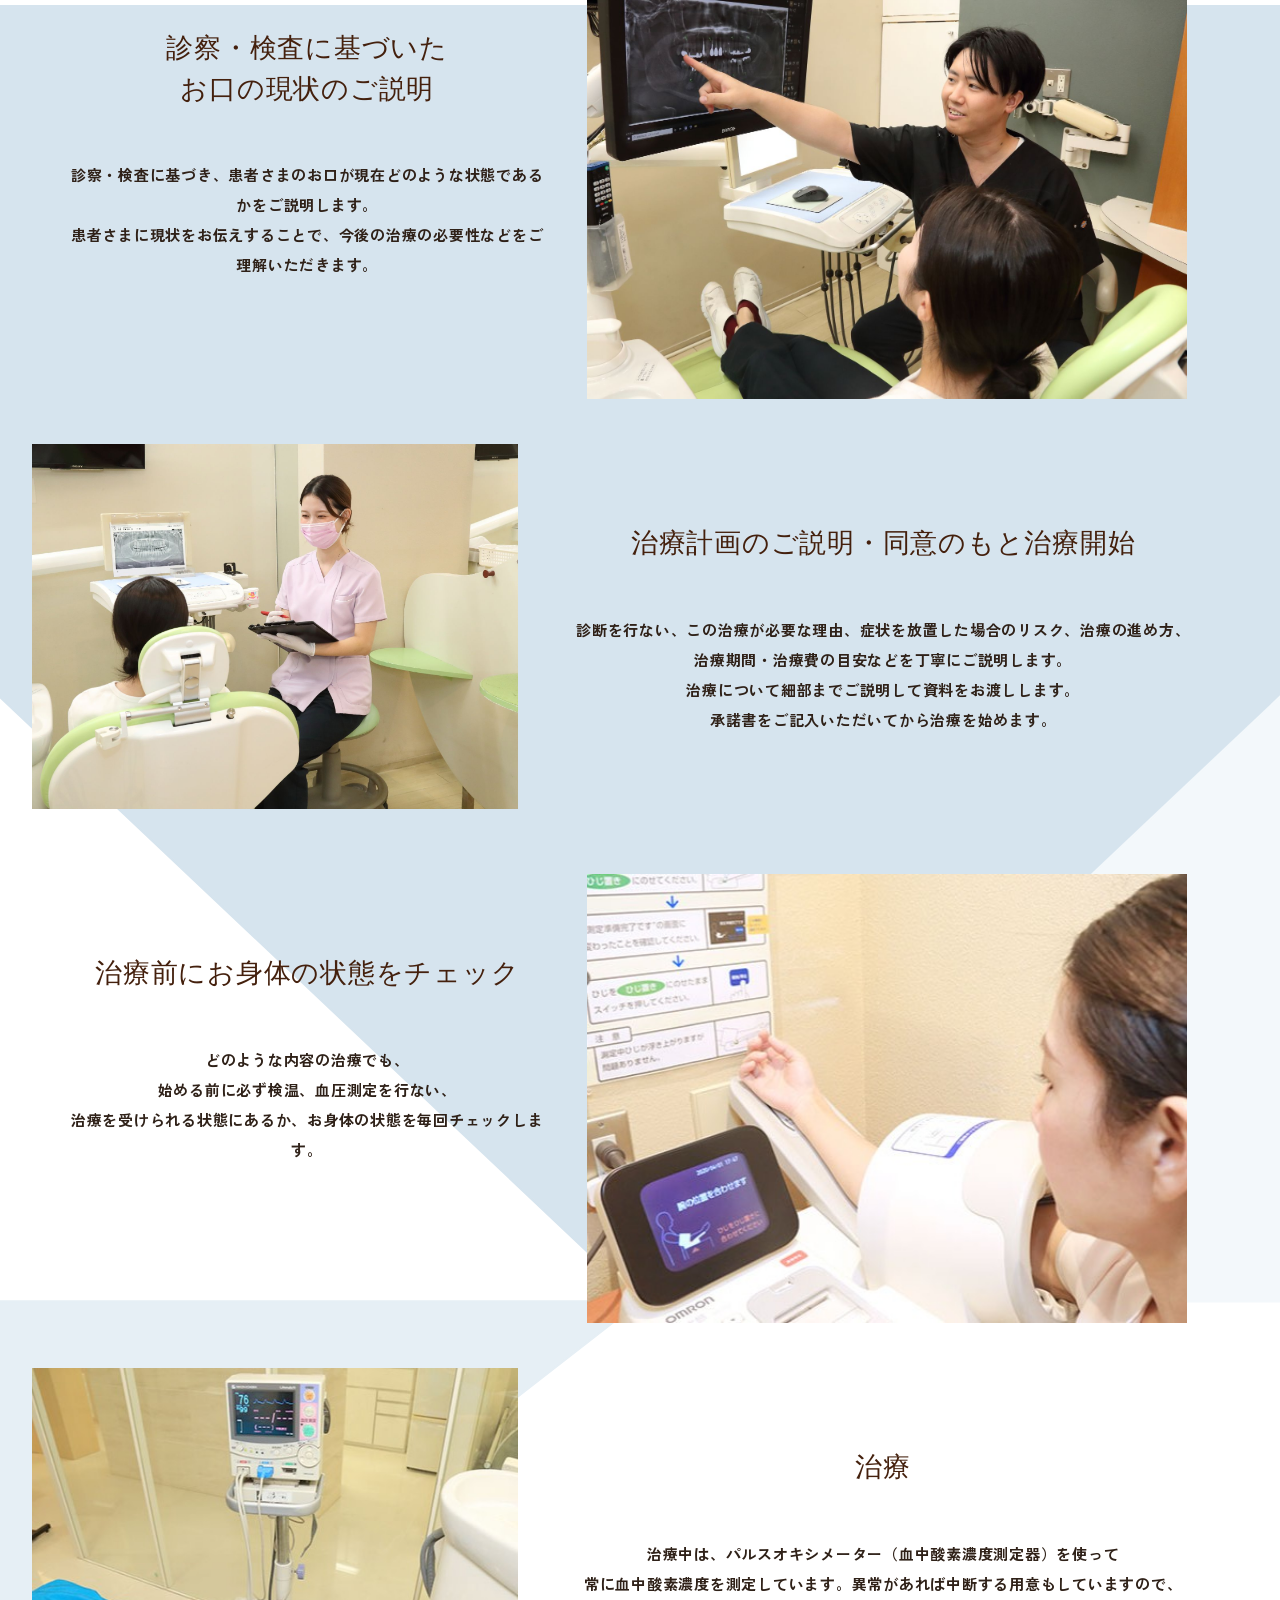
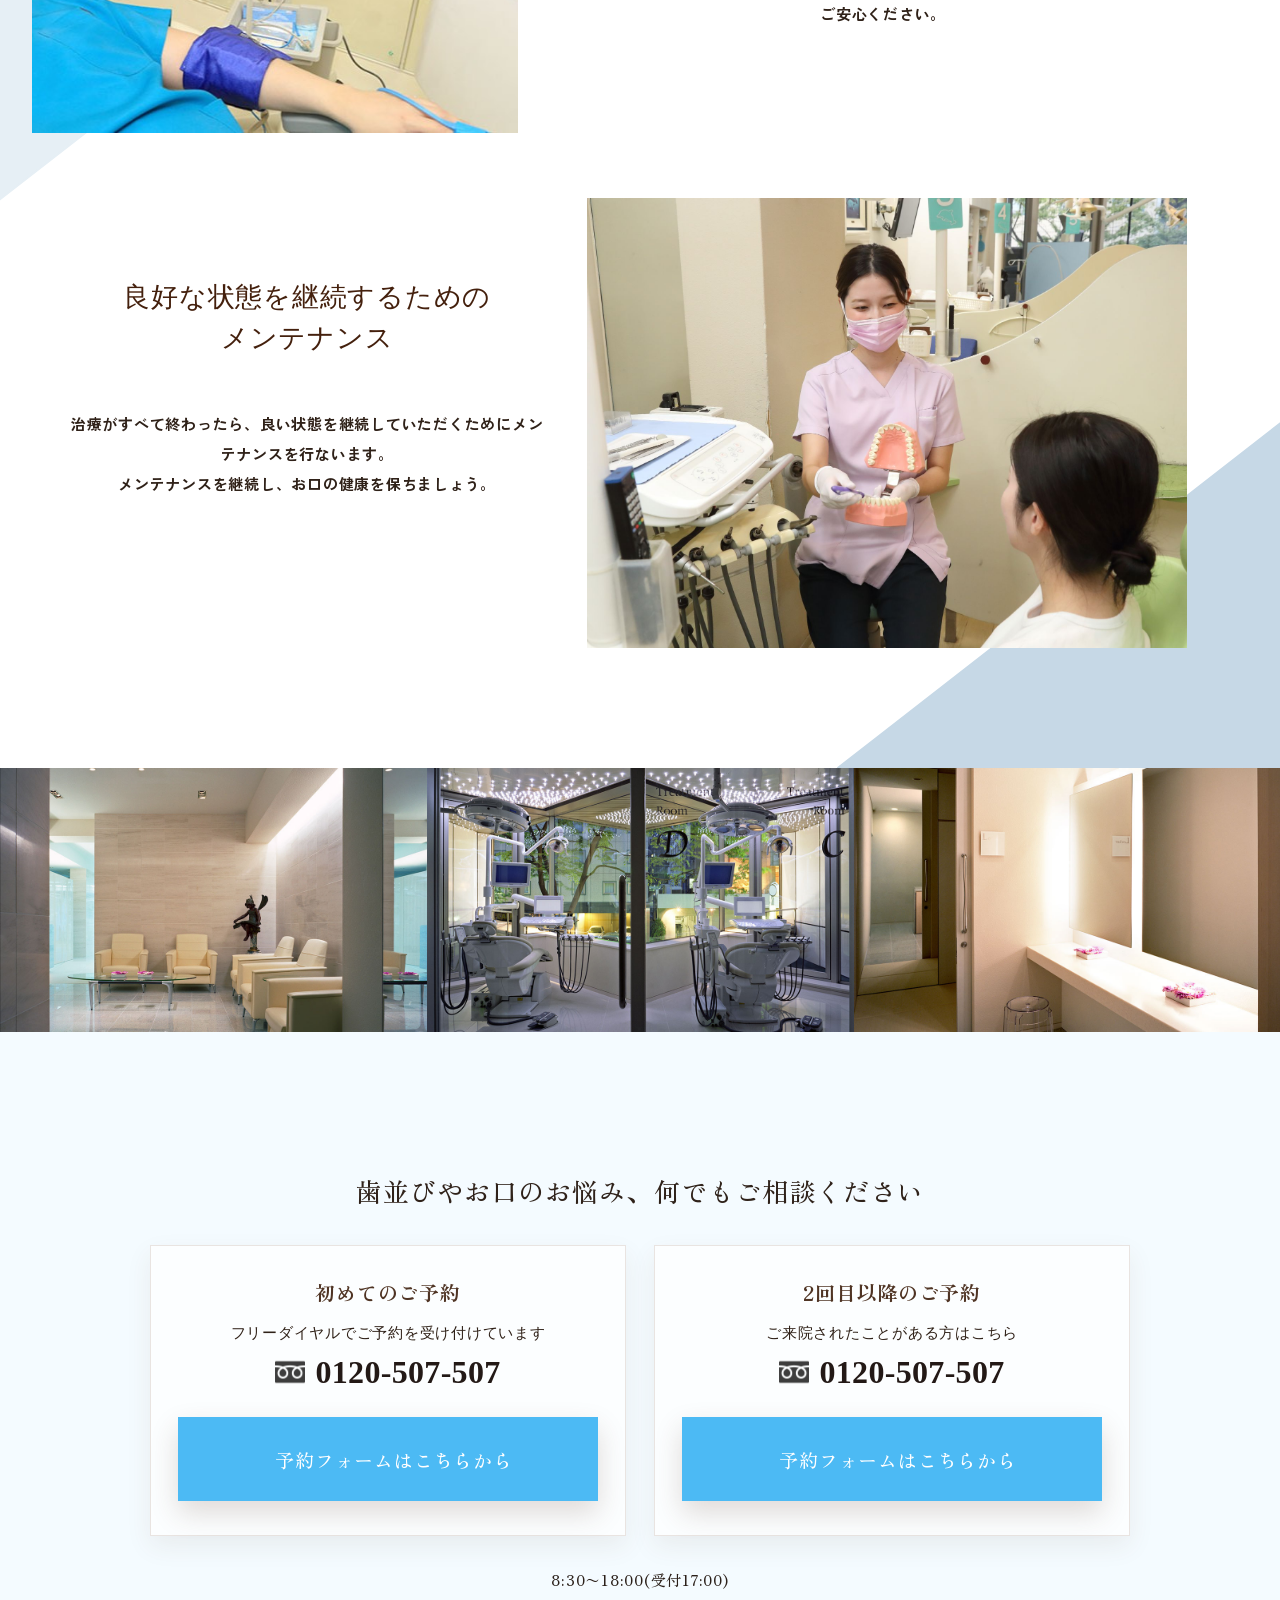
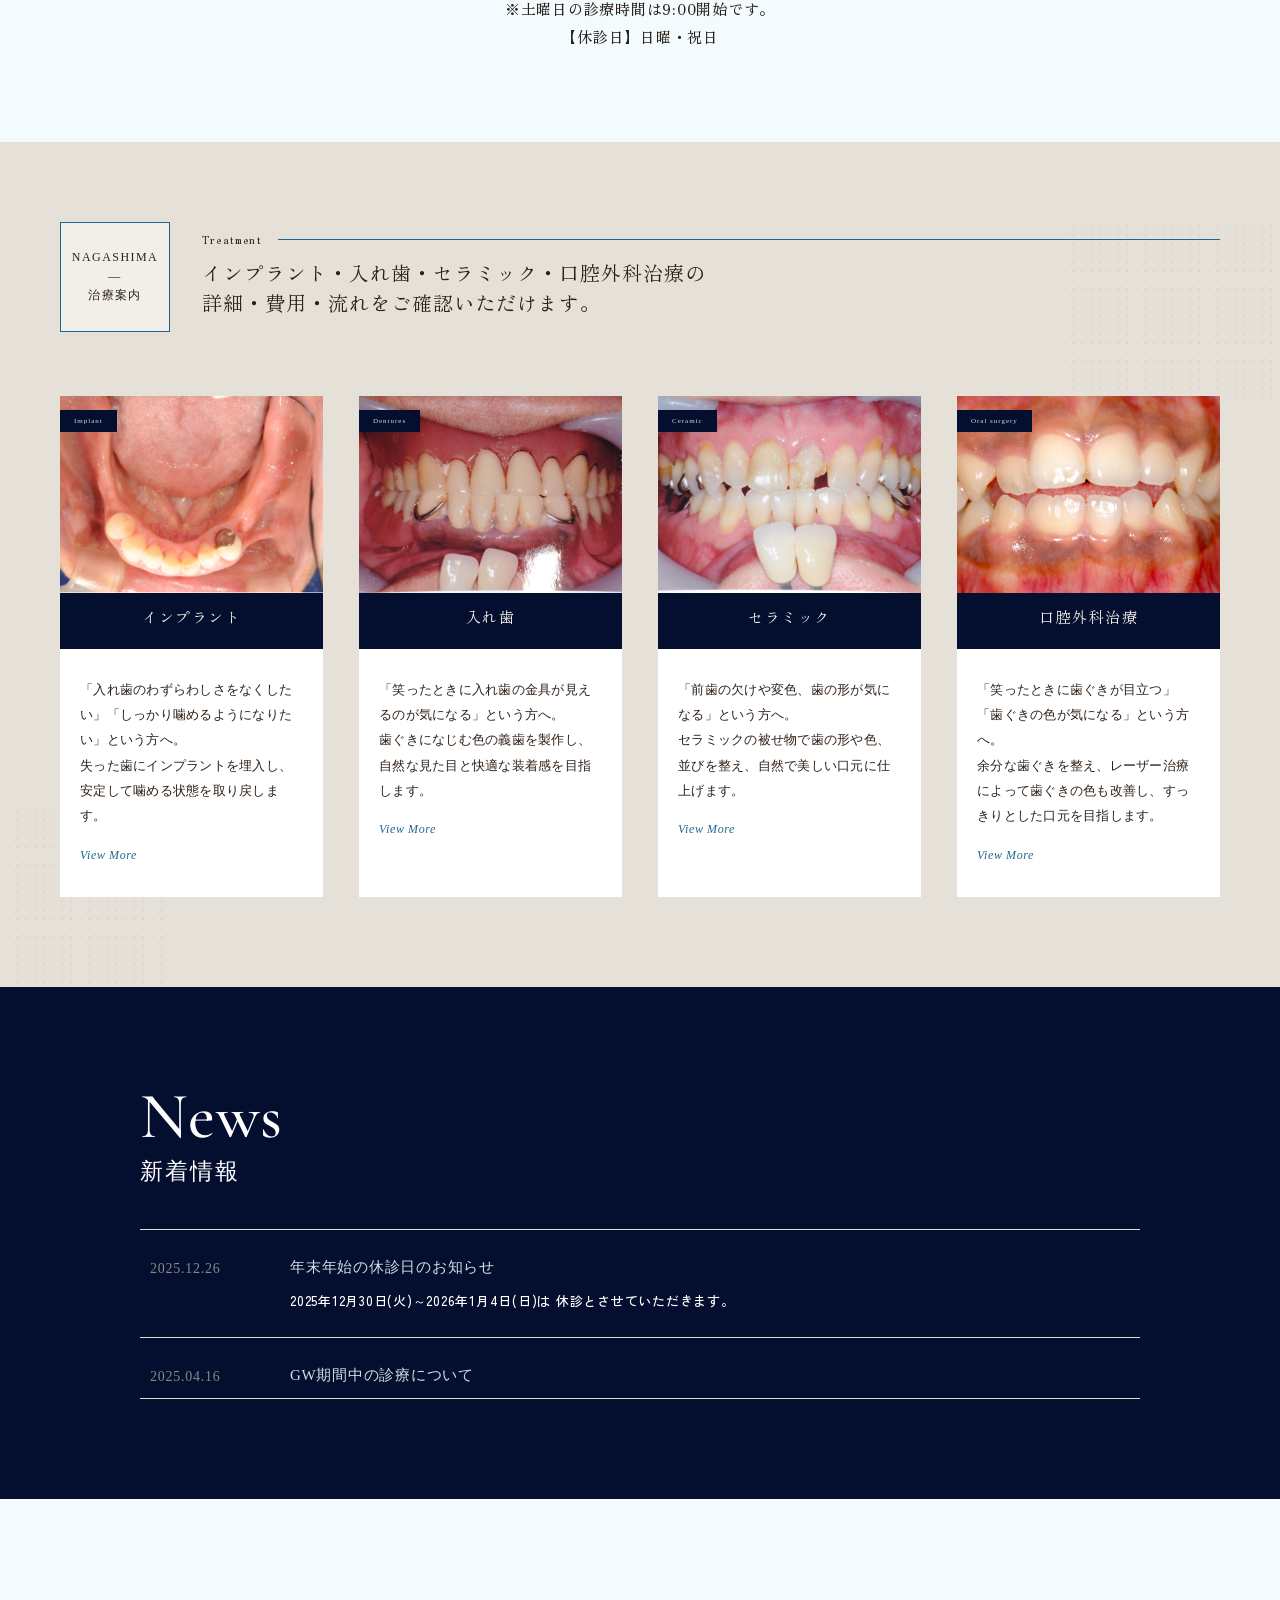
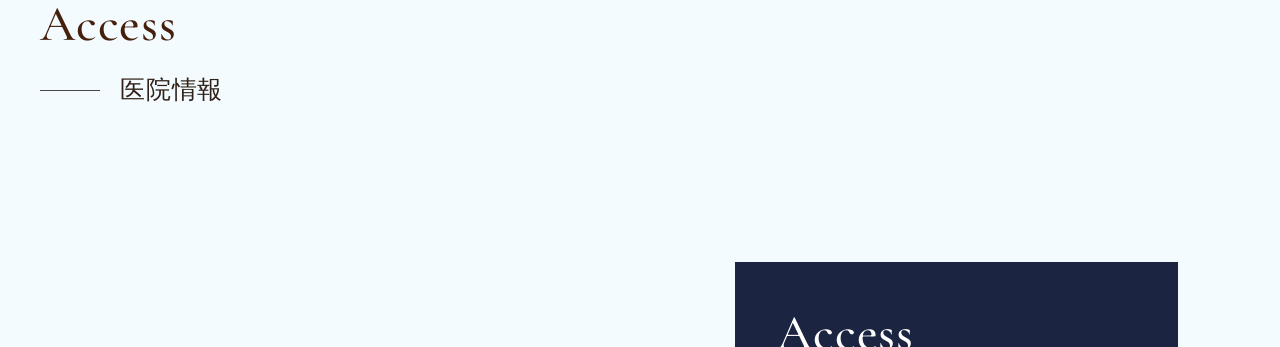
==== commit 01dddb87: "TOPリニューアル案を更新（スタイル調整、sec02/sec05の背景SVGを追加） Co-Authored-By: Claude Fable 5.1 <noreply@anthropic.com> " ====
--- a/top/index.html
+++ b/top/index.html
@@ -105,7 +105,9 @@
             </div>
 
         </div>
-            <div class="pc-hamburger hamburger"><span></span><span></span><span></span></div><div class="sp-navi-contents">
+            <div class="pc-hamburger hamburger"><span></span><span></span><span></span></div>
+            <div class="overlay"></div>
+            <div class="sp-navi-contents">
 
                             <div class="child">
              <ul>
@@ -143,7 +145,7 @@
 
                         
                     </div>
-                </div><div class="overlay"></div>
+                </div>
             </div>
         </div>
         </nav>
@@ -232,7 +234,7 @@
 
         <section class="sec02 lazyload">
             <div class="sec02-layout">
-                <h2 class="l-ttl">快適な治療とシンプルな料金体系で<br>ご要望にお応えします</h2>
+                <h2 class="l-ttl">快適な治療と<br>シンプルな料金体系で<br>ご要望にお応えします</h2>
                 <p class="l-txt">歯科医院に対して、「痛い」「治療期間が長い」「治療総額がわからない」などのイメージをおもちの方は、多いのではないでしょうか。
 そんなイメージを払拭するため、当院では痛みを軽減するために表面麻酔や電動麻酔注射器を使っています。治療期間の長さに対するご不満は、「短期集中治療」の実践で解消しています。1回の治療時間を長く取るので、何度も通院する煩わしさがありません。また、料金については事前に治療費を明示したうえで、今後の治療方針をご案内しています。価格の設定もシンプルでわかりやすくしています。</p>
             </div>
--- a/top/css/style.css
+++ b/top/css/style.css
@@ -995,12 +995,6 @@
   visibility: visible;
 }
 
-/* PC用ハンバーガーボタンが開いた時の背景色を透明化 */
-.pc-hamburger.hamburger.active,
-.pc-hamburger.hamburger.is-active {
-  background: none !important;
-}
-
 
 
 /* ハンバーガーボタンが開いている時のバツ印アニメーション */
@@ -1016,12 +1010,6 @@
   transform: translate(-50%, -50%) rotate(-45deg);
 }
 
-/* 開いた状態のバツ印（span要素）に影をつける */
-.hamburger.active span:not(.ttl),
-.hamburger.is-active span:not(.ttl) {
-  /* 影の指定：右オフセット 下オフセット ぼかし範囲 影の色 */
-  filter: drop-shadow(0px 2px 4px rgba(0, 0, 0, 0.6));
-}
 
 /*---------------- レスポンシブFV ----------------- */
 @media screen and (max-width: 800px) and (min-width: 0px) {
@@ -1468,6 +1456,9 @@
 /*sec02*/
 .sec02 {
   min-height: 45.5vw;
+  padding: 60px 0;
+  -webkit-box-sizing: border-box;
+  box-sizing: border-box;
   display: -webkit-box;
   display: -ms-flexbox;
   display: flex;
@@ -1476,13 +1467,11 @@
   align-items: center;
 }
 
+/* 上層にテキスト背後の白いパネル（sec02_overlay.svg）、下層に写真（固定・パララックス） */
 .sec02 {
   background-image:
-    url("../img/sec02_bg_white.png"),
+    url("../img/sec02_overlay.svg"),
     url("../img/sec02_bg_.jpg");
-
-  background-color: rgba(255, 255, 255, 0.1);
-        background-blend-mode: lighten;
 
   background-repeat:
     no-repeat,
@@ -1492,49 +1481,81 @@
     center bottom,
     right center;
 
+  /* パネルはセクションの高さいっぱいに引き伸ばす（幅が変わっても途切れない） */
   background-size:
-    100% auto,cover;
+    100% 100%,cover;
 
   background-attachment:
     scroll,
     fixed;
 }
+/* スマホ: 写真は画面に固定した層（::before）をセクション範囲で切り抜いて見せる
+   （background-attachment: fixed は iOS 非対応のため使わない） */
 @media screen and (max-width: 800px) and (min-width: 0px) {
   .sec02 {
-    background-image: url(../img/sec02_bg_sp.png);
-    background-color: rgba(254, 247, 247, 0.3);
-    background-blend-mode: lighten;
-    background-attachment: fixed; /* ★ここを fixed に修正 */
-  }
-}
-
+    position: relative;
+    z-index: 0;
+    min-height: 0;
+    padding: 70px 0;
+    display: block;
+    background: none;
+    -webkit-clip-path: inset(0);
+    clip-path: inset(0);
+  }
+
+  .sec02::before {
+    content: "";
+    position: fixed;
+    top: 0;
+    left: 0;
+    width: 100%;
+    height: 100vh;
+    height: 100lvh;
+    background: url("../img/sec02_bg_sp.png") no-repeat center center / cover;
+    z-index: -1;
+    pointer-events: none;
+  }
+}
+
+/* テキストは左配置（写真の顔が右上にあるため） */
 .sec02 .sec02-layout {
-  margin: 0 auto 0 07vw;
-  width: 40vw;
+  margin: 0 auto 0 7vw;
+  width: 43vw;
   font-family: "Zen Kaku Gothic Antique", sans-serif;
   font-weight:400;
 }
 
+/* スマホ: テキスト背後の白パネル（右下の角を斜めにカット） */
 @media screen and (max-width: 800px) and (min-width: 0px) {
     .sec02 .sec02-layout {
+        position: relative;
         margin: 0 auto;
-        width: 90%;
+        width: 88%;
+        padding: 32px 22px 36px;
+        background: rgba(255, 255, 255, 0.85);
+        -webkit-clip-path: polygon(0 0, 100% 0, 100% calc(100% - 28px), calc(100% - 28px) 100%, 0 100%);
+        clip-path: polygon(0 0, 100% 0, 100% calc(100% - 28px), calc(100% - 28px) 100%, 0 100%);
     }
 }
 
 .sec02 .sec02-layout .l-ttl {
   font-family: "Zen Old Mincho", serif;
   font-weight:500;
-  font-size: 2.2vw;
-  text-shadow: 0 0 15px #fff;
-  margin-bottom: 50px;
+  font-size: 3.4vw;
+  line-height: 1.4;
+  text-shadow: 0 0 8px #fff, 0 0 16px #fff;
+  margin-bottom: 40px;
+}
+
+.sec02 .sec02-layout .l-txt {
+  text-shadow: 0 0 6px #fff, 0 0 12px #fff;
 }
 
 @media screen and (max-width: 800px) and (min-width: 0px) {
   .sec02 .sec02-layout .l-ttl {
-        font-size:7.5vw;
-        margin:0;
-        padding:50px 10px;
+        font-size: 24px;
+        margin: 0 0 30px;
+        padding: 0;
         text-align: center;
     }
 }
@@ -1542,8 +1563,8 @@
 @media screen and (max-width: 800px) and (min-width: 0px) {
     .sec02 .sec02-layout .l-txt {
       font-size:15px;
-      padding-bottom:70px;
-      text-align: center;
+      text-align: left;
+      text-shadow: none;
     }
 }
 
@@ -2592,6 +2613,62 @@
     .tm-team__profile-name-ja {
         font-size: 3.6rem;
     }
+}
+
+/*------------------ 医師紹介 タブレット版（801〜1100px）：PC と同じ構成を 1440px 基準の比率で縮小 -----------------*/
+@media screen and (min-width: 801px) and (max-width: 1100px) {
+    /* --- 上段：見出し・集合写真・メッセージ（PC と同じ重なり構成） --- */
+    .tm-team { padding: 6.9vw 0; }                                          /* 100 */
+    .tm-team::before { width: 52.8vw; height: 52.8vw; top: -4.9vw; right: -9.7vw; }
+    .tm-team::after  { width: 27.8vw; height: 27.8vw; right: -5.6vw; }
+    .tm-team__brand { display: block; right: 2.9vw; }                       /* 960px 以下の非表示を解除 */
+    .tm-team__brand-mark { width: 5vw; margin-bottom: 0.55vw; }             /* 72 */
+    .tm-team__brand-name { font-size: max(10px, 0.9vw); }
+    .tm-team__hero { padding-top: 2.1vw; }                                  /* 30 */
+    .tm-team__lead { width: 55%; padding-left: 1vw; }                       /* 960px 以下の 100% を戻す */
+    .tm-team__eyebrow { font-size: max(12px, 1.04vw); gap: 1vw; margin-bottom: 1.7vw; letter-spacing: .25em; }
+    .tm-team__eyebrow::after { width: 8.3vw; }                              /* 120 */
+    .tm-team__title { font-size: clamp(20px, 2.36vw, 34px); }               /* 34 */
+    .tm-team__photo-wrap {                                                  /* 960px 以下の relative を戻す */
+        position: absolute;
+        top: 10.8vw;                                                        /* 156 */
+        right: 0;
+        width: 60%;
+        margin-top: 0;
+    }
+    .tm-team__message {
+        margin-top: 9.7vw;                                                  /* 140 */
+        width: 40%;
+        min-height: 23.5vw;                                                 /* 338 */
+        padding: 2.4vw 2.9vw;                                               /* 34 / 42 */
+    }
+    .tm-team__message-badge { font-size: max(11px, 1.08vw); padding: 0.55vw 1.4vw; margin-bottom: 1.7vw; }
+    .tm-team__message-title { font-size: max(17px, 1.94vw); margin-bottom: 1.25vw; }   /* 28 */
+    .tm-team__message-text  { font-size: max(11px, 1vw); line-height: 1.9; }
+    .tm-team__script { font-size: max(14px, 1.67vw); margin-top: 1.5vw; }   /* 24 */
+
+    /* --- 下段：医師スライド（写真 390px | 本文 の 2 カラムを維持） --- */
+    .tm-team__slider-section { margin-top: 12.5vw; padding: 5.2vw; }        /* 180 / 75 */
+    .tm-team__advisor-card { grid-template-columns: 27vw 1fr; min-height: 0; }   /* 390 */
+    .tm-team__advisor-photo { height: 34.7vw; min-height: 0; }              /* 500 */
+    .tm-team__advisor-body { padding: 3.5vw 3.6vw 2.6vw 1.9vw; }            /* 50 52 38 28 */
+    .tm-team__profile-role { font-size: max(11px, 1.18vw); margin-bottom: 0.7vw; }
+    .tm-team__profile-head { gap: 1.25vw; padding-bottom: 1.1vw; }
+    .tm-team__profile-name-ja { font-size: max(26px, 3.4vw); }              /* 49 */
+    .tm-team__profile-name-en { font-size: max(11px, 1.18vw); margin-bottom: 0.5vw; }
+    .tm-team__summary { font-size: max(11px, 1.08vw); line-height: 1.8; margin: 1.25vw 0 1.7vw; }
+    .tm-team__focus-list { gap: 1vw; }
+    .tm-team__focus-item { grid-template-columns: max(28px, 3.3vw) 1fr; gap: 0.9vw; }
+    .tm-team__focus-icon { width: max(28px, 2.9vw); height: max(28px, 2.9vw); }
+    .tm-team__focus-icon svg { width: max(14px, 1.5vw); height: max(14px, 1.5vw); }
+    .tm-team__focus-title { font-size: max(11px, 1.04vw); }
+    .tm-team__focus-text  { font-size: max(11px, 1vw); }
+    .tm-team__detail { margin-top: 1.25vw; }
+    .tm-team__detail-summary { font-size: max(11px, 0.94vw); padding: 0.6vw 1.25vw; min-width: 9.7vw; }
+    .tm-team__nav { width: max(40px, 4vw); height: max(40px, 4vw); }        /* 58 */
+    .tm-team__nav svg { width: max(12px, 1.25vw); height: max(12px, 1.25vw); }
+    .tm-team__dots-wrap { margin-top: 1.5vw; gap: 1vw; }
+    .tm-team__name-btn { font-size: max(11px, 1vw); padding: 0.7vw 1.25vw; min-width: 6.5vw; }
 }
 
 
@@ -3463,7 +3540,7 @@
 
   /* ----------------sec08------------ */
 
-  .sec08{background-color:rgba(234,249,255,0.5);}
+  .sec08{background-color:#e6eff5;}
 
   .sec08 .container {
     margin: 0 auto;
@@ -3478,57 +3555,70 @@
     }
 }
 
-.sec08 .u-h2{height:100px;
-margin-top:100px;}
+.sec08 .u-h2{
+    text-align: center;
+    padding-top: 100px;
+    margin-bottom: 60px;
+}
 
  @media screen and (max-width: 800px) and (min-width: 0px){
-  .sec08 .u-h2{text-align: center;}}
+  .sec08 .u-h2{
+      padding-top: 60px;
+      margin-bottom: 40px;
+  }
+}
 
 .sec08 .u-h2 .en {
-   font-family: "Cormorant Garamond", serif;
-    font-size: 60px;
-    text-align: left;
-    padding: 0 0 25px;
-    margin: 0 0 50px;
-    position: relative;
+    display: block;
+    color: #44200d;
+    font-family: "Cormorant Garamond", serif;
+    font-size: 50px;
+    line-height: 1;
+    margin: 0 0 15px;
 }
 
 @media screen and (max-width: 800px) and (min-width: 0px) {
 .sec08 .u-h2 .en{
-        font-size: 50px;
-        line-height: 1.3;
+        font-size: 40px;
+        margin-bottom: 10px;
         letter-spacing: 0;
     }
 }
 
-.sec08 .u-h2 .jp{    display: flex;
+.sec08 .u-h2 .jp{
+    display: flex;
     -webkit-box-align: center;
     -ms-flex-align: center;
     align-items: center;
+    -webkit-box-pack: center;
+    -ms-flex-pack: center;
+    justify-content: center;
     font-family: "Zen Old Mincho", serif;
-    font-size: 25px;
-    padding-top:20px;
+    font-size: 20px;
+    line-height: 1.5;
   }
 
 @media screen and (max-width: 800px) and (min-width: 0px) {
 .sec08 .u-h2 .jp{
         font-size: 18px;
-        line-height: 1;
         letter-spacing: 0;
-        padding: 0 0 20px;
-        margin: 0 0 30px;
-        justify-content: center;
-    }
-}
-
-.sec08 .u-h2 .jp::before{content: "";
+    }
+}
+
+.sec08 .u-h2 .jp::before,
+.sec08 .u-h2 .jp::after{
+    content: "";
     background: #474748;
     width: 30px;
     height: 1px;
-    margin-right: 20px;}
+}
+
+.sec08 .u-h2 .jp::before{margin-right: 20px;}
+.sec08 .u-h2 .jp::after{margin-left: 20px;}
 
 @media screen and (max-width: 800px) and (min-width: 0px){
-  .sec08 .u-h2 .jp::before{display:none;}
+  .sec08 .u-h2 .jp::before,
+  .sec08 .u-h2 .jp::after{display:none;}
 }
 
 
@@ -3551,7 +3641,7 @@
 
 .sec08 .list-card-02.column2 li{
     padding: 30px;
-    margin-top:100px;
+    margin-top: 0;
     margin-bottom: 30px;
     width: 35%;
 }
@@ -3559,7 +3649,7 @@
 @media screen and (max-width: 800px) and (min-width: 0px) {
   .sec08 .list-card-02.column2 li {
         padding: 20px 15px;
-        margin-top:50px;
+        margin-top: 0;
         width: 100%;
     }
 }
@@ -3591,16 +3681,9 @@
 /* --------------------sec05----------------- */
 
 .sec05 {
-    padding: 50px 0;
-    background: url(../img/sec05_bg.png) no-repeat center top / cover; 
+    background: #f3f8fb url(../img/sec05_bg.svg) no-repeat center top / cover;
     padding: 120px 0;
   }
-
-@media screen and (max-width: 800px) and (min-width: 0px) {
-    .sec05 {
-background-position: calc(50% - 50px) center;
-    }
-}
 
 .sec05 .sec05-layout {
     display: -ms-grid;
@@ -5006,6 +5089,33 @@
 
 
 
+/* ヘッダー タブレット版（801〜1100px）：PC 値（1440px 基準）を同じ比率で縮小（px ÷ 14.4 = vw） */
+@media screen and (min-width: 801px) and (max-width: 1100px) {
+  .header h1 { font-size: max(10px, 1.04vw); margin-bottom: 0.55vw; letter-spacing: 0; white-space: nowrap; }
+  .h-logo { width: 27.8vw; padding: 2.78vw 0 0 2.78vw; }            /* 400 / 40 */
+  .h-contact {
+    width: 34.7vw;                                                    /* 500 */
+    height: 10.4vw;                                                   /* 150：ハンバーガーと同じ高さ */
+    margin-right: 10.4vw;                                             /* 150 */
+    padding: 0 2.78vw 0 1.74vw;                                       /* 40 / 25 */
+  }
+  .h-contact .txt { margin-right: 2.78vw; }                           /* 40 */
+  .h-contact .txt p { line-height: 1; margin: 0; }                    /* 本文の行送り 30px を打ち消す */
+  .h-contact .txt > p { margin: 0.45vw 0; }
+  .fd-ul { display: flex; align-items: center; gap: 0.45vw; line-height: 1; }
+  .fd-ul .h-tel .small { display: none; }                             /* 空 span の余白を消す */
+  .h-contact .free-dial { width: 2.1vw; min-width: 16px; }            /* 30 */
+  .h-contact .free-dial img { display: block; width: 100%; }
+  .h-contact .btn { width: 2.43vw; min-width: 20px; }                 /* 35 */
+  .h-tel { font-size: max(12px, 1.18vw); }                            /* 17 */
+  .h-tel .small { font-size: max(11px, 1.11vw); margin-right: 0.35vw; }
+  .h-time { font-size: max(9px, 0.76vw); line-height: 1.4; }          /* 11 */
+  .h-time dt { width: 3.8vw; }                                        /* 55 */
+  .h-time dd { padding-left: 3.8vw; }
+  .pc-hamburger.hamburger { width: 10.4vw; height: 10.4vw; }          /* 150 */
+  .pc-hamburger.hamburger span { width: 2.78vw; }                     /* 40 */
+}
+
   /* ヘッダーSP版 */
 @media screen and (max-width: 800px) and (min-width: 0px) {
     .header .h-container {
@@ -5066,4 +5176,174 @@
     height: 150px;
     font-size: 15px;
     font-weight: 700;
-}}+}}
+/* ==========================================
+   ハンバーガーメニュー改修（見やすさ・操作性）
+   - overlay はドロワーの外に置き、ドロワーより下に重ねる
+   - PC: 開いた時の×は右上の白い円形ボタン、ドロワー上余白でテキストと重ねない
+   - 項目: 親項目は罫線＋太字で区切り、子項目は字下げ・行間1.6
+========================================== */
+.overlay {
+  background: rgba(4, 14, 46, 0.45);
+  z-index: 997;
+}
+
+.sp-navi-contents {
+  width: min(560px, 50vw);
+  padding: 100px 56px 40px;
+  background: #E6F8FF;
+  color: #4a4443;
+  z-index: 998;
+}
+
+/* 2列は段組み（各列が独立して流れるので行の高さを共有しない） */
+@media screen and (min-width: 801px) {
+  .sp-navi-contents .child > ul {
+    display: block;
+    -webkit-columns: 2;
+    -moz-columns: 2;
+    columns: 2;
+    -webkit-column-gap: 40px;
+    -moz-column-gap: 40px;
+    column-gap: 40px;
+  }
+
+  .sp-navi-contents .child > ul > li {
+    -webkit-column-break-inside: avoid;
+    break-inside: avoid;
+  }
+
+  .sp-navi-contents .child > ul > li.hm-implants {
+    -webkit-column-break-before: always;
+    break-before: column;
+  }
+}
+
+.sp-navi-contents .child ul li {
+  font-size: 14px;
+  line-height: 1.6;
+}
+
+.sp-navi-contents .child ul li a {
+  text-decoration: none;
+  -webkit-transition: color 0.2s;
+  transition: color 0.2s;
+}
+
+.sp-navi-contents .child ul li a:hover {
+  text-decoration: underline;
+}
+
+/* 親項目（hm-〜） */
+.sp-navi-contents .child ul li[class^="hm-"] {
+  margin-top: 18px;
+  padding-top: 10px;
+  border-top: 1px solid rgba(68, 32, 13, 0.18);
+}
+
+.sp-navi-contents .child ul li[class^="hm-"] + li[class^="hm-"] {
+  margin-top: 0;
+}
+
+.sp-navi-contents .child ul li.hm-about,
+.sp-navi-contents .child ul li.hm-implants {
+  margin-top: 0;
+  padding-top: 0;
+  border-top: 0;
+}
+
+.sp-navi-contents .child ul li[class^="hm-"] a {
+  display: block;
+  padding: 4px 0;
+  font-size: 16px;
+  font-weight: bold;
+  line-height: 1.5;
+  color: #44200d;
+}
+
+/* 子項目 */
+.sp-navi-contents .child ul li:not([class]) a {
+  display: block;
+  padding: 4px 0 4px 12px;
+  font-size: 14px;
+  line-height: 1.6;
+  color: #555;
+}
+
+/* PC: 開いた時の閉じるボタン（右上の白い円） */
+.pc-hamburger.hamburger.is-active {
+  top: 16px;
+  right: 16px;
+  width: 72px;
+  height: 72px;
+  border-radius: 50%;
+  background: #fff;
+  -webkit-box-shadow: 0 2px 10px rgba(4, 14, 46, 0.18);
+  box-shadow: 0 2px 10px rgba(4, 14, 46, 0.18);
+}
+
+.pc-hamburger.hamburger.is-active span {
+  width: 30px;
+  background: #44200d;
+}
+
+/* スマホ */
+@media screen and (max-width: 800px) and (min-width: 0px) {
+  .sp-navi-contents {
+    width: 100%;
+    padding: 24px 20px 90px;
+  }
+
+  .sp-navi-contents .child > ul > li {
+    margin-bottom: 0;
+  }
+
+  .sp-navi-contents .child ul li[class^="hm-"] {
+    margin-top: 18px;
+    padding-top: 12px;
+  }
+
+  .sp-navi-contents .child ul li[class^="hm-"] + li[class^="hm-"] {
+    margin-top: 0;
+  }
+
+  .sp-navi-contents .child ul li[class^="hm-"] a {
+    padding: 6px 0;
+    font-size: 17px;
+  }
+
+  .sp-navi-contents .child ul li:not([class]) a {
+    padding: 9px 0 9px 14px;
+    font-size: 15px;
+  }
+
+  /* 下部バーの MENU ボタン: 開いている時は×と CLOSE 表示 */
+  .sp-navi-btns .hamburger.is-active {
+    background: linear-gradient(135deg, rgba(2, 157, 240, 0.9), rgba(81, 208, 213, 0.7));
+  }
+
+  .sp-navi-btns .hamburger.is-active span:not(.ttl):nth-of-type(1) {
+    top: 26px;
+    -webkit-transform: translateX(-50%) rotate(45deg);
+    transform: translateX(-50%) rotate(45deg);
+  }
+
+  .sp-navi-btns .hamburger.is-active span:not(.ttl):nth-of-type(2) {
+    opacity: 0;
+  }
+
+  .sp-navi-btns .hamburger.is-active span:not(.ttl):nth-of-type(3) {
+    top: 26px;
+    -webkit-transform: translateX(-50%) rotate(-45deg);
+    transform: translateX(-50%) rotate(-45deg);
+  }
+
+  .sp-navi-btns .hamburger.is-active .ttl {
+    font-size: 0;
+  }
+
+  .sp-navi-btns .hamburger.is-active .ttl::after {
+    content: "CLOSE";
+    font-size: 10px;
+  }
+}
